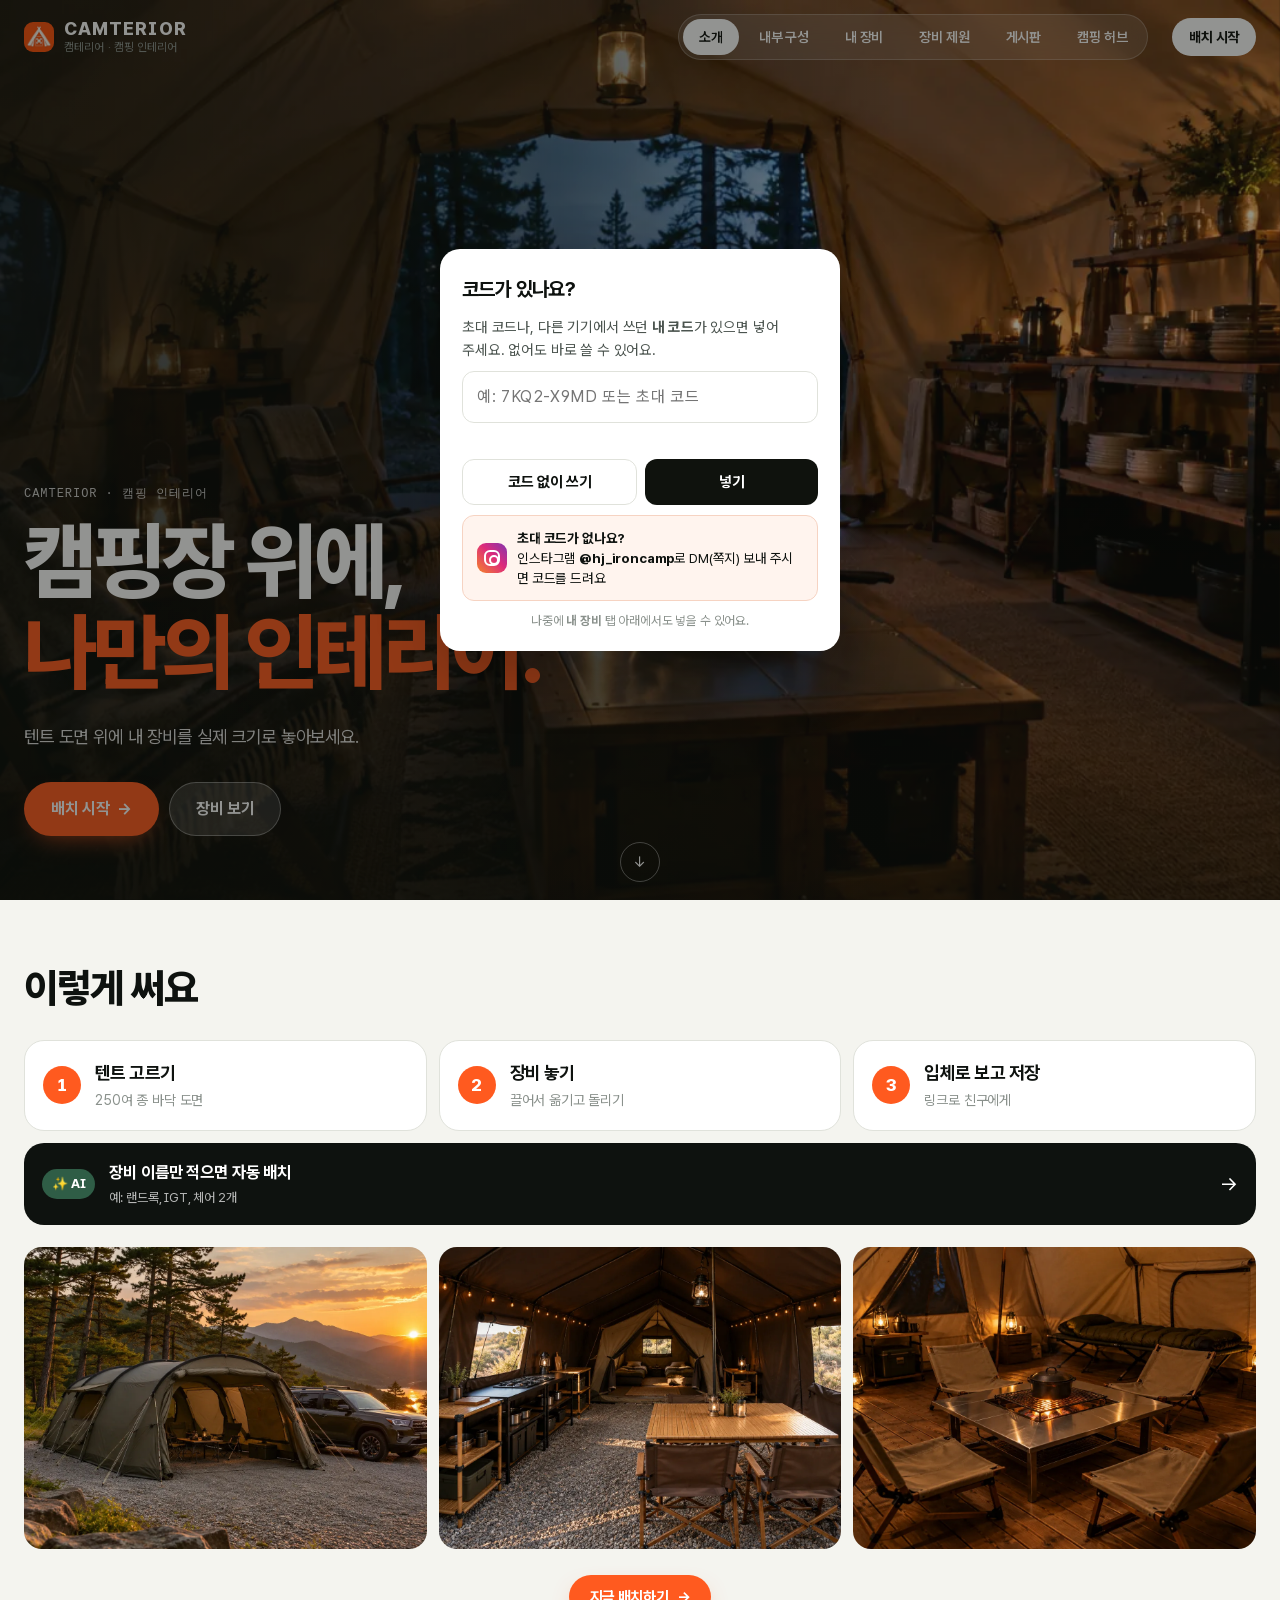
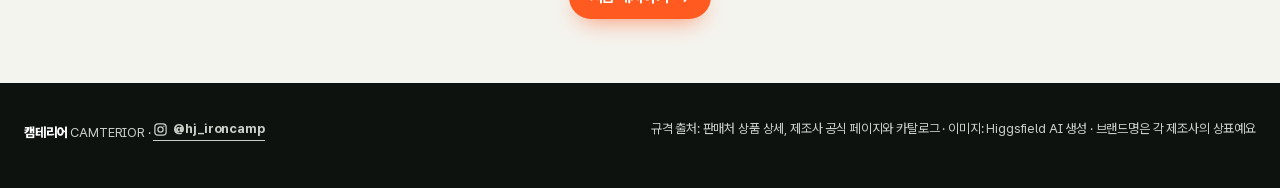
==== index.html @ 3d1699a3 "Camping Check: 등유 계산 카드 + 난방기 6종 연료 제원(추정 표시) - 캠핑에 고른 등유 난방기로 필요한 등유(L)·말통 개수·리필 횟수 계산 - 하루 켜는 시간 조" ====
<!DOCTYPE html>
<html lang="ko">
<head>
<meta charset="utf-8">
<meta name="viewport" content="width=device-width, initial-scale=1, viewport-fit=cover">
<meta name="description" content="캠테리어(CAMTERIOR) — 텐트 바닥 도면 위에 IGT·선반·난로를 실제 크기로 배치해보는 캠핑 인테리어 플래너">
<meta name="theme-color" content="#0C1813">
<meta property="og:type" content="website">
<meta property="og:site_name" content="캠테리어 CAMTERIOR">
<meta property="og:url" content="https://camterior.github.io/">
<meta property="og:title" content="캠테리어 · 캠핑 인테리어 플래너">
<meta property="og:description" content="텐트 도면 위에 내 장비를 실제 크기로 놓아보고 떠나세요. 장비 이름만 적으면 AI가 자동 배치, 무료·로그인 없이.">
<meta property="og:image" content="https://camterior.github.io/img/og.jpg">
<meta property="og:image:width" content="1200">
<meta property="og:image:height" content="630">
<meta property="og:image:alt" content="캠테리어 — 캠핑장 위에, 나만의 인테리어">
<meta property="og:locale" content="ko_KR">
<meta name="twitter:card" content="summary_large_image">
<meta name="twitter:image" content="https://camterior.github.io/img/og.jpg">
<link rel="icon" href="assets/icon-64.png" type="image/png">
<link rel="apple-touch-icon" href="assets/icon-180.png">
<link rel="manifest" href="manifest.webmanifest">
<meta http-equiv="Content-Security-Policy" content="default-src 'self'; script-src 'self' 'unsafe-inline' https://cdn.jsdelivr.net https://gc.zgo.at; style-src 'self' 'unsafe-inline' https://fonts.googleapis.com; font-src 'self' data: https://fonts.gstatic.com; img-src 'self' data: blob: https://camterior.goatcounter.com https://camterior-ai.ghdwnd2.workers.dev; connect-src 'self' https://cdn.jsdelivr.net https://camterior-ai.ghdwnd2.workers.dev https://camterior.goatcounter.com; worker-src 'self'; base-uri 'self'; form-action 'none'">
<meta name="referrer" content="no-referrer">
<title>캠테리어 · 캠핑 인테리어 플래너</title>
<script type="importmap">{"imports":{"three":"https://cdn.jsdelivr.net/npm/three@0.160.0/build/three.module.js","three/addons/":"https://cdn.jsdelivr.net/npm/three@0.160.0/examples/jsm/"}}</script>
<link rel="preconnect" href="https://fonts.googleapis.com">
<link rel="preconnect" href="https://fonts.gstatic.com" crossorigin>
<link href="https://fonts.googleapis.com/css2?family=JetBrains+Mono:wght@400;500&display=swap" rel="stylesheet">
<style>@font-face{font-family:"Pretendard";font-weight:45 920;font-style:normal;font-display:swap;src:url(assets/pretendard.woff2) format("woff2")}</style>
<style>
  :root{
    --sky:#E2E5E1; --ground:#E4DED1;
    --paper:#F9F9F6; --paper-2:#F1F0EB; --board:#FBFBF9;
    --ink:#1F2421; --ink-2:#575C57; --ink-3:#8C908A;
    --line:#D5D3CB; --line-2:#E6E4DD;
    --maple:#8E2F38; --maple-soft:rgba(142,47,56,.08);
    --ochre:#B9862A; --ai:#2D4459; --pine:#3E4A35;
    --serif:'Gowun Batang','Nanum Myeongjo',serif;
    --sans:'IBM Plex Sans KR','Apple SD Gothic Neo','Malgun Gothic',system-ui,sans-serif;
    color-scheme:light;
  }
  [hidden]{display:none!important}
  *{box-sizing:border-box}
  html,body{margin:0}
  body{font-family:var(--sans);font-size:14px;line-height:1.6;color:var(--ink);background:var(--sky);
    -webkit-font-smoothing:antialiased;font-variant-numeric:tabular-nums;min-height:100vh}
  button{font:inherit;color:inherit}
  :focus-visible{outline:2px solid var(--maple);outline-offset:2px}
  .sr-only{position:absolute;width:1px;height:1px;overflow:hidden;clip:rect(0 0 0 0)}

  /* scenery */
  #scenery{position:fixed;inset:0;z-index:0;pointer-events:none}
  #scenery svg{width:100%;height:100%;display:block}
  .leaves{position:fixed;inset:0;z-index:1;pointer-events:none;overflow:hidden}
  .leaves svg{position:absolute;top:-60px;width:26px;height:26px;opacity:0;animation:fall var(--d) cubic-bezier(.37,.1,.55,.9) var(--delay) 1 forwards}
  @keyframes fall{
    0%{opacity:0;transform:translate(0,0) rotate(0)}
    8%{opacity:.95}
    50%{transform:translate(var(--sway),48vh) rotate(var(--r1))}
    88%{opacity:.9}
    100%{opacity:0;transform:translate(calc(var(--sway) * -.4),104vh) rotate(var(--r2))}
  }
  @media (prefers-reduced-motion:reduce){.leaves{display:none}}

  /* header */
  .top{position:relative;z-index:2;max-width:1280px;margin:0 auto;padding:44px 28px 26px;min-height:180px;overflow-x:clip}
  .top h1,.top .lead{position:relative;z-index:1}
  .top h1{font-family:var(--serif);font-weight:700;font-size:42px;line-height:1.15;letter-spacing:-.01em;margin:0;display:flex;align-items:center;gap:14px}
  .stamp{display:inline-block;background:var(--maple);color:#F7EFE6;font-family:var(--serif);font-weight:700;
    font-size:14px;line-height:1;border-radius:3px;letter-spacing:.06em;transform:rotate(-4deg);padding:7px 7px 6px}
  .top .lead{font-size:15.5px;color:var(--ink-2);margin:10px 0 0;max-width:34em}
  .branch{position:absolute;right:-10px;top:-6px;width:min(46vw,560px);height:auto;pointer-events:none}

  /* app layout */
  .app{position:relative;z-index:2;max-width:1280px;margin:0 auto 56px;padding:0 28px;
    display:grid;grid-template-columns:340px minmax(0,1fr);gap:22px;align-items:start}
  .side,.stage{background:rgba(249,249,246,.95);border:1px solid var(--line);border-radius:4px;
    box-shadow:0 1px 0 rgba(31,36,33,.04),0 18px 40px -28px rgba(31,36,33,.35)}
  .side{position:sticky;top:16px;max-height:calc(100vh - 32px);overflow:auto}
  .step{padding:20px 20px 22px;border-top:1px solid var(--line-2)}
  .step:first-child{border-top:0}
  .step h2{font-family:var(--serif);font-weight:700;font-size:20px;margin:0 0 4px;display:flex;align-items:center;gap:10px}
  .num{display:inline-grid;place-items:center;width:24px;height:24px;border-radius:50%;border:1px solid var(--ink-3);
    font-family:var(--serif);font-size:13px;color:var(--ink-2);flex:none}
  .step.on .num{background:var(--maple);border-color:var(--maple);color:#fff}
  .help{font-size:13px;color:var(--ink-2);margin:0 0 14px}

  .tents{display:grid;gap:6px}
  .tent{display:grid;grid-template-columns:72px 1fr;gap:12px;align-items:center;width:100%;padding:7px 12px;text-align:left;
    background:var(--paper);border:1px solid var(--line);border-radius:3px;cursor:pointer}
  .tent:hover{border-color:var(--ink-3)}
  .tent[aria-pressed="true"]{border-color:var(--maple);box-shadow:inset 3px 0 0 var(--maple);background:#fff}
  .tent svg{width:72px;height:46px;display:block}
  .tent .nm{font-weight:600;font-size:14px}
  .tent .md{font-size:12px;color:var(--ink-2)}

  .opts{margin-top:14px;display:grid;gap:10px}
  .opt{display:grid;gap:6px}
  .opt-h{margin:2px 0 8px;font-size:13px;color:var(--ink-2)}.opt-h b{color:var(--ink);font-weight:800}.opt-h small{font-size:11px;color:var(--ink-3);margin-left:4px}
  #tentOpts:not(:empty){margin:10px 0 14px;padding:12px;border:1px solid var(--line,rgba(12,24,19,.12));border-radius:14px;background:rgba(255,255,255,.6)}
  .opt > span{font-size:12.5px;color:var(--ink-2)}
  .seg{display:flex;flex-wrap:wrap;gap:0;border:1px solid var(--line);border-radius:3px;overflow:hidden;width:max-content;max-width:100%}
  .seg button{border:0;border-left:1px solid var(--line);background:var(--paper);padding:6px 12px;font-size:13px;cursor:pointer}
  .seg button:first-child{border-left:0}
  .seg button[aria-pressed="true"]{background:var(--ink);color:#fff}
  .check{display:flex;align-items:center;gap:8px;font-size:13px;cursor:pointer}
  .check input{accent-color:var(--maple);width:16px;height:16px}

  .spec{margin:14px 0 0;display:grid;grid-template-columns:auto 1fr;gap:5px 14px;font-size:13px}
  .spec dt{color:var(--ink-2)}
  .spec dd{margin:0;text-align:right}
  .spec a{color:var(--ai)}
  .bdg{display:inline-block;font-size:11px;line-height:1.5;padding:0 6px;border-radius:999px;border:1px solid currentColor;margin-left:6px;vertical-align:1px;white-space:nowrap}
  .bdg.weak{color:var(--maple);background:var(--maple-soft)}
  .bdg.est{color:var(--ochre)}

  .btn{display:inline-flex;align-items:center;justify-content:center;gap:6px;padding:9px 14px;border:1px solid var(--ink);border-radius:3px;
    background:transparent;cursor:pointer;font-size:13.5px;font-weight:500}
  .btn:hover{background:var(--paper-2)}
  .btn.primary{background:var(--ink);color:#fff}
  .btn.primary:hover{background:#343a36}
  .btn.small{padding:5px 10px;font-size:12.5px;border-color:var(--line)}
  .btn.small:hover{border-color:var(--ink-3)}
  .btn.danger{color:var(--maple);border-color:rgba(142,47,56,.4)}
  .btnrow{display:flex;flex-wrap:wrap;gap:6px}
  .selbox{margin-top:16px;padding:12px;border:1px solid var(--line);border-radius:3px;background:#fff}
  .selbox h3{margin:0 0 2px;font-size:14px;font-weight:600}
  .selbox p{margin:0 0 10px;font-size:12.5px;color:var(--ink-2)}

  .warnBox{border-left:3px solid var(--maple);background:var(--maple-soft);padding:9px 12px;font-size:13px;margin-bottom:10px}
  .warnBox b{color:var(--maple);font-weight:600}
  .infoBox{border-left:3px solid var(--ochre);background:rgba(185,134,42,.08);padding:9px 12px;font-size:13px;margin-bottom:10px;color:var(--ink-2)}
  .okBox{font-size:13px;color:var(--pine);margin-bottom:10px}
  .bom{width:100%;border-collapse:collapse;font-size:13px}
  .bom td{padding:5px 0;border-bottom:1px solid var(--line-2);vertical-align:top}
  .bom td.m{color:var(--ink-2);white-space:nowrap;padding-right:10px;font-size:12px}
  .bom td.q{text-align:right;white-space:nowrap;font-weight:600}
  .muted{font-size:12px;color:var(--ink-3);margin-top:10px}

  /* stage */
  .stage{overflow:hidden}
  .stagebar{display:flex;align-items:center;justify-content:space-between;gap:12px;padding:12px 16px;border-bottom:1px solid var(--line-2)}
  .stagebar .t{font-family:var(--serif);font-size:18px;font-weight:700}
  .stagebar .s{font-size:12.5px;color:var(--ink-2);margin-left:10px;font-family:var(--sans);font-weight:400}
  .zoom{display:flex;align-items:center;gap:6px}
  .rst-wrap{position:relative;display:inline-block}
  .rst-menu{position:absolute;right:0;top:calc(100% + 6px);z-index:40;min-width:240px;background:var(--surface,#fff);border:1px solid var(--line);border-radius:14px;box-shadow:0 12px 30px rgba(20,24,20,.16);padding:6px;display:grid;gap:4px}
  .rst-menu[hidden]{display:none}
  @media (max-width:760px){.rst-menu{left:0;right:auto;min-width:min(280px,calc(100vw - 48px))}}
  .rst-menu button{display:block;text-align:left;width:100%;border:0;background:none;padding:10px 12px;border-radius:10px;font:inherit;font-weight:700;cursor:pointer;color:var(--ink)}
  .rst-menu button:hover{background:rgba(0,0,0,.05)}
  .rst-menu small{display:block;font-weight:400;color:var(--ink-3);font-size:12.5px;margin-top:2px}
  .zoom button{width:32px;height:32px;border:1px solid var(--line);background:var(--paper);border-radius:3px;cursor:pointer;font-size:16px;line-height:1}
  .zoom button.fit{width:auto;padding:0 10px;font-size:12.5px}
  .zoom button:hover{border-color:var(--ink-3)}
  .board{position:relative;height:min(76vh,780px);min-height:460px;background:var(--board);touch-action:none}
  #svgHost{position:absolute;inset:0}
  #svgHost svg{display:block;touch-action:none}
  .dock{position:absolute;left:50%;bottom:12px;transform:translateX(-50%);display:flex;gap:6px;align-items:center;max-width:calc(100% - 24px);overflow-x:auto;
    padding:6px;background:rgba(251,251,249,.96);border:1px solid var(--line);border-radius:999px;box-shadow:0 6px 20px rgba(31,36,33,.14);scrollbar-width:none;z-index:3}
  .dock::-webkit-scrollbar{display:none}
  .dock button{flex:none;min-width:44px;height:40px;padding:0 14px;border-radius:999px;border:1px solid var(--line);background:#fff;color:var(--ink);font:inherit;font-size:14px;font-weight:600;cursor:pointer;white-space:nowrap}
  .dock button.pri{background:var(--ink);color:#fff;border-color:var(--ink)}
  .dock button.del{color:var(--maple);border-color:rgba(142,47,56,.35)}
  .dock .nm{flex:none;padding:0 8px 0 10px;font-size:13px;font-weight:600;color:var(--ink-2);max-width:140px;overflow:hidden;text-overflow:ellipsis;white-space:nowrap}
  .dock button:active{transform:scale(.96)}
  @media (max-width:560px){.dock{gap:4px;padding:5px}.dock button{min-width:40px;height:38px;padding:0 10px;font-size:13px}.dock .nm{max-width:84px;padding:0 4px 0 8px;font-size:12px}.dock .hm{display:none}}
  .scalebar{position:absolute;left:16px;bottom:70px;font-size:12px;color:var(--ink-2);pointer-events:none;display:flex;align-items:center;gap:8px}
  .scalebar i{display:block;height:6px;border:1.5px solid var(--ink);border-top:0}
  .hintbubble{position:absolute;left:50%;top:18px;transform:translateX(-50%);background:rgba(255,255,255,.94);border:1px solid var(--line);
    border-radius:999px;padding:6px 14px;font-size:13px;color:var(--ink-2);pointer-events:none;white-space:nowrap}
  .stagefoot{padding:10px 16px 14px;font-size:12px;color:var(--ink-3);border-top:1px solid var(--line-2)}
  .stagefoot a{color:var(--ink-2)}
  svg text{font-family:var(--sans)}
  .ctl,.eh{cursor:pointer}
  .isl{cursor:grab}
  .isl.drag{cursor:grabbing}

  /* modal */
  .scrim{position:fixed;inset:0;background:rgba(31,36,33,.42);display:none;align-items:center;justify-content:center;padding:18px;z-index:50}
  .scrim.open{display:flex}
  .modal{background:var(--paper);border-radius:4px;width:100%;max-width:460px;max-height:84vh;overflow:auto;box-shadow:0 30px 60px -20px rgba(0,0,0,.4)}
  .mh{display:flex;align-items:center;justify-content:space-between;padding:16px 18px;border-bottom:1px solid var(--line-2);position:sticky;top:0;background:var(--paper);z-index:1}
  .mh .t{font-family:var(--serif);font-size:17px;font-weight:700}
  .mh .x{border:0;background:transparent;font-size:22px;cursor:pointer;line-height:1;padding:0 4px;color:var(--ink-2)}
  .mlist{padding:6px 8px 12px}
  .strip{display:grid;gap:3px;margin:4px 10px 6px}
  .strip button{min-height:52px;border:1px dashed var(--line);border-radius:6px;background:#fff;font:inherit;font-size:12px;color:var(--ink-2);cursor:pointer;padding:4px 2px;line-height:1.25;word-break:keep-all}
  .strip button.on{border-style:solid;background:#F1ECE2;color:var(--ink);font-weight:600}
  .strip button:active{transform:scale(.97)}
  .prow{display:flex;flex-wrap:wrap;gap:6px;margin:4px 10px 8px}
  .prow button{height:40px;padding:0 14px;border-radius:999px;border:1px solid var(--line);background:#fff;font:inherit;font-size:13px;cursor:pointer}
  .prow button[aria-pressed=true]{background:var(--ink);color:#fff;border-color:var(--ink)}
  .mgroup{font-size:12px;color:var(--ink-3);padding:12px 10px 4px}
  .mnote{font-size:13px;color:var(--ink-2);padding:10px 10px 4px}
  .item{display:flex;align-items:center;gap:12px;padding:10px;border-radius:3px;cursor:pointer;border:1px solid transparent}
  .item:hover{background:#fff;border-color:var(--line)}
  .item .isw{width:34px;height:24px;border-radius:3px;flex:none;border:1px solid rgba(31,36,33,.2)}
  .item .emap{width:84px;height:64px;flex:none;background:#EEF0EA;border-radius:10px}
  .item .txt{flex:1;min-width:0}
  .item .n{font-size:14px;font-weight:500}
  .item .d{font-size:12px;color:var(--ink-2)}
  .item .u{font-size:12px;font-weight:600;color:var(--ink-2);flex:none}
  .item.dis{opacity:.42;cursor:not-allowed}
  .item.dis:hover{background:transparent;border-color:transparent}
  .item.removeItem .n{color:var(--maple)}
  .emptyMsg{padding:18px 10px;text-align:center;color:var(--ink-2);font-size:13px}

  .inrow{display:flex;gap:10px;align-items:center;flex-wrap:wrap;font-size:13px;margin-top:8px}
  .inbtns{display:flex;flex-wrap:wrap;gap:6px}
  .rotin{margin-top:8px;border:1px solid var(--line);background:var(--surface);border-radius:999px;padding:8px 14px;font:inherit;font-size:13px;font-weight:600;cursor:pointer;min-height:40px}
  .rotin[aria-pressed="true"]{background:var(--ink);color:#fff;border-color:var(--ink)}
  .inrow label{display:flex;align-items:center;gap:6px;color:var(--ink-2)}
  .inrow input{width:72px;padding:5px 7px;border:1px solid var(--line);border-radius:3px;font:inherit;background:#fff;color:var(--ink)}
  .stagebar .acts{display:flex;align-items:center;gap:10px;flex-wrap:wrap}
  .site{display:flex;justify-content:space-between;align-items:baseline;gap:10px;padding:10px 0;margin-bottom:10px;border-bottom:1px solid var(--line-2)}
  .site b{font-family:var(--serif);font-size:19px;font-weight:700}
  .site span{font-size:12.5px;color:var(--ink-2)}
  .view3d{position:fixed;inset:0;z-index:60;background:#DDE1DB;display:none}
  .view3d.open{display:block}
  #c3d{position:absolute;inset:0}
  #c3d canvas{display:block;touch-action:none}
  .v3bar{position:absolute;top:14px;left:14px;right:14px;display:flex;justify-content:space-between;align-items:flex-start;gap:10px;flex-wrap:wrap;pointer-events:none}
  .v3bar>*{pointer-events:auto}
  .v3title{background:rgba(249,249,246,.93);border:1px solid var(--line);border-radius:4px;padding:8px 14px;font-family:var(--serif);font-size:17px;font-weight:700}
  .v3title span{font-family:var(--sans);font-size:12.5px;font-weight:400;color:var(--ink-2);margin-left:8px}
  .v3tools{display:flex;gap:6px;flex-wrap:wrap;justify-content:flex-end}
  .v3tools .btn{background:rgba(249,249,246,.95)}
  .v3tools .btn.primary{background:var(--ink)}
  .v3msg{position:absolute;left:50%;top:50%;transform:translate(-50%,-50%);background:rgba(249,249,246,.96);border:1px solid var(--line);padding:14px 18px;border-radius:4px;font-size:14px;color:var(--ink-2);display:none;max-width:88vw;text-align:center}
  .v3hint{position:absolute;left:14px;bottom:14px;background:rgba(249,249,246,.9);padding:6px 12px;border-radius:999px;font-size:12.5px;color:var(--ink-2);pointer-events:none}
  .subhead{font-family:var(--serif);font-weight:700;font-size:15.5px;margin:18px 0 4px}
  .saverow{display:flex;gap:6px;margin-bottom:4px}
  .saverow input,.codebox{flex:1;min-width:0;padding:8px 10px;border:1px solid var(--line);border-radius:3px;font:inherit;font-size:13.5px;background:#fff;color:var(--ink)}
  .codebox{width:100%;font-family:ui-monospace,Menlo,Consolas,monospace;font-size:11.5px;line-height:1.45;resize:vertical;min-height:64px;word-break:break-all}
  .plist{list-style:none;margin:8px 0 0;padding:0;display:grid;gap:6px}
  .plist li{display:flex;align-items:center;justify-content:space-between;gap:10px;padding:8px 10px;border:1px solid var(--line-2);border-radius:3px;background:#fff}
  .plist li.empty{display:block;color:var(--ink-2);font-size:12.5px;background:transparent;border-style:dashed}
  .pl-t{min-width:0;display:grid}
  .pl-t b{font-weight:600;font-size:13.5px;overflow:hidden;text-overflow:ellipsis;white-space:nowrap}
  .pl-t span{font-size:12px;color:var(--ink-2);overflow:hidden;text-overflow:ellipsis;white-space:nowrap}
  .pl-a{display:flex;gap:4px;flex:none}
  .status{min-height:1.6em;margin:12px 0 0;font-size:13px;color:var(--pine)}
  .linkbtn{border:0;background:none;padding:0;color:var(--maple);text-decoration:underline;cursor:pointer;font:inherit}
  .stack{display:grid;gap:6px;margin-top:8px}
  .commons{position:relative;z-index:2;max-width:1280px;margin:0 auto 64px;padding:26px 28px 30px;background:rgba(249,249,246,.95);border:1px solid var(--line);border-radius:4px}
  .commons-head{display:flex;justify-content:space-between;align-items:flex-end;gap:18px 28px;flex-wrap:wrap;margin-bottom:18px}
  .commons-head>div{max-width:36em;min-width:0}
  .commons h2{font-family:var(--serif);font-size:26px;font-weight:700;margin:0 0 4px;text-wrap:balance}
  .commons-head p{margin:0;color:var(--ink-2);font-size:14px}
  .postform{display:flex;gap:6px;flex-wrap:wrap;flex:1;min-width:280px;max-width:640px}
  .postform input{flex:1 1 180px;min-width:0;padding:9px 10px;border:1px solid var(--line);border-radius:3px;font:inherit;background:#fff;color:var(--ink)}
  .cards{display:grid;grid-template-columns:repeat(auto-fill,minmax(260px,1fr));gap:14px}
  .card{display:grid;grid-template-rows:auto 1fr auto;border:1px solid var(--line);border-radius:4px;background:#fff;overflow:hidden;min-width:0}
  .card .thumb{aspect-ratio:4/3;max-width:100%;background:var(--board);border-bottom:1px solid var(--line-2);display:grid;place-items:center}
  .card .thumb svg{width:100%;height:100%;display:block}
  .card .body{padding:12px 14px 4px;min-width:0;display:grid;gap:3px;align-content:start}
  .card h3{margin:0;font-size:15.5px;font-weight:600;line-height:1.35;overflow-wrap:anywhere}
  .card .meta{font-size:12.5px;color:var(--ink-2);overflow-wrap:anywhere}
  .card .note{font-size:13px;color:var(--ink);margin-top:2px;overflow-wrap:anywhere}
  .card .rate{font-size:12.5px;color:var(--ink-2)}
  .card .rate b{color:var(--ochre);font-weight:600}
  .card .acts{display:flex;gap:6px;flex-wrap:wrap;padding:10px 14px 14px}
  .card .mine{display:inline-block;font-size:11px;padding:0 6px;border-radius:999px;border:1px solid var(--pine);color:var(--pine);margin-left:6px;vertical-align:2px}
  .cards .emptycard{grid-column:1/-1;border:1px dashed var(--line);border-radius:4px;padding:26px 20px;color:var(--ink-2);font-size:14px;background:transparent}
  .rv{padding:12px 10px;border-top:1px solid var(--line-2)}
  .rv:first-child{border-top:0}
  .rv-h{display:flex;justify-content:space-between;gap:8px;align-items:baseline;flex-wrap:wrap}
  .rv-h b{font-size:14px;font-weight:600;overflow-wrap:anywhere}
  .rv-h span{font-size:12px;color:var(--ink-2)}
  .rv .stars{color:var(--ochre);letter-spacing:1px;font-size:13px}
  .rv p{margin:6px 0 0;font-size:13.5px;white-space:pre-wrap;overflow-wrap:anywhere}
  .rv p em{font-style:normal;color:var(--ink-2);font-size:12.5px;margin-right:6px}
  .rform{display:grid;gap:10px;padding:12px 10px 4px;border-top:1px solid var(--line);margin-top:6px}
  .rform label{display:grid;gap:4px;font-size:12.5px;color:var(--ink-2)}
  .rform input,.rform select,.rform textarea{font:inherit;font-size:13.5px;color:var(--ink);padding:7px 9px;border:1px solid var(--line);border-radius:3px;background:#fff;min-width:0}
  .rform textarea{min-height:64px;resize:vertical}
  .rform .two{display:grid;grid-template-columns:1fr 1fr;gap:8px}
  .starpick{display:flex;gap:2px}
  .starpick button{border:0;background:none;font-size:24px;line-height:1;color:var(--line);cursor:pointer;padding:2px}
  .starpick button[aria-pressed="true"]{color:var(--ochre)}
  .rform .err{color:var(--maple);font-size:12.5px;min-height:1.2em}
  .journal{margin-bottom:22px}
  .story-card .cover{display:block;width:100%;padding:0;border:0;background:none;cursor:pointer}
  .card .thumb img{width:100%;height:100%;object-fit:cover;display:block}
  .story{position:fixed;inset:0;z-index:55;background:var(--paper);overflow:auto;overscroll-behavior:contain}
  .story-bar{position:sticky;top:0;z-index:2;display:flex;align-items:center;gap:14px;padding:calc(10px + env(safe-area-inset-top,0px)) 20px 10px;background:rgba(249,249,246,.96);border-bottom:1px solid var(--line-2)}
  .story-bar span{font-family:var(--serif);font-weight:700;font-size:16px;overflow:hidden;text-overflow:ellipsis;white-space:nowrap;min-width:0}
  .story-in{max-width:980px;margin:0 auto;padding:28px 20px 64px}
  .sa-head{max-width:44em;margin-bottom:22px}
  .sa-kicker{margin:0 0 6px;color:var(--ink-2);font-size:13.5px}
  .sa-head h1{font-family:var(--serif);font-size:clamp(28px,4.4vw,40px);line-height:1.2;margin:0 0 8px;text-wrap:balance;overflow-wrap:anywhere}
  .sa-by{margin:0;color:var(--ink-2);font-size:13.5px}
  .stars{color:var(--ochre);letter-spacing:1px}
  .vs{display:grid;grid-template-columns:1fr 1fr;gap:18px;margin-bottom:26px}
  .vs-col{min-width:0;border:1px solid var(--line);border-radius:4px;background:#fff;padding:14px}
  .vs-col h2{font-family:var(--serif);font-size:17px;margin:0 0 10px}
  .vs-plan{aspect-ratio:4/3;max-width:100%;background:var(--board);border:1px solid var(--line-2);border-radius:3px}
  .vs-plan svg{width:100%;height:100%;display:block}
  .vs-cap{font-size:13px;color:var(--ink-2);margin:10px 0}
  .vs-photos{display:grid;grid-template-columns:repeat(3,1fr);gap:6px}
  .vs-photos .ph{margin:0;aspect-ratio:1;background:var(--paper-2);border-radius:3px;overflow:hidden;display:grid;place-items:center;font-size:12px}
  .vs-photos .ph.big{grid-column:1/-1;aspect-ratio:4/3}
  .vs-photos img{width:100%;height:100%;object-fit:cover;display:block}
  .notes{display:grid;grid-template-columns:repeat(auto-fit,minmax(240px,1fr));gap:18px}
  .notes section{min-width:0}
  .notes h3{font-family:var(--serif);font-size:16px;margin:0 0 6px;padding-top:10px;border-top:2px solid var(--ink)}
  .notes p{margin:0;font-size:14.5px;line-height:1.75;white-space:pre-wrap;overflow-wrap:anywhere}
  .wform{display:grid;gap:14px;max-width:720px}
  .wform label,.wform .lbl{display:grid;gap:5px;font-size:13px;color:var(--ink-2)}
  .wform input:not([type=file]),.wform select,.wform textarea{font:inherit;font-size:14px;color:var(--ink);padding:8px 10px;border:1px solid var(--line);border-radius:3px;background:#fff;min-width:0}
  .wform .inrow input{width:84px}
  .wform textarea{min-height:76px;resize:vertical}
  .wform .two{display:grid;grid-template-columns:1fr 1fr;gap:12px}
  .wform .err{color:var(--maple);font-size:13px;min-height:1.2em}
  .wphotos{display:flex;gap:8px;flex-wrap:wrap}
  .wphotos figure{margin:0;width:110px;display:grid;gap:4px;justify-items:start}
  .wphotos img{width:110px;height:82px;object-fit:cover;border-radius:3px;border:1px solid var(--line)}
  @media (max-width:960px){
    .app{grid-template-columns:1fr}
    .side{position:static;max-height:none}
    .board{height:70vh}
    .top h1{font-size:34px}
    .branch{width:62vw;opacity:.9}
  }
  @media (max-width:560px){
    .commons{margin:0 12px 48px;padding:20px 16px}
    .rform .two,.wform .two,.vs{grid-template-columns:1fr}
    .top{padding:28px 16px 18px;min-height:150px}
    .app{padding:0 12px}
    .top h1{font-size:29px}
    .branch{width:78vw;right:-60px;top:-34px;opacity:.75}
    .stagebar{flex-wrap:wrap}
  }
  /* ===== v16 — layout: transparent app bar over a full-bleed photo hero → brand marquee → dark bento of what it does →
     horizontal tent lineup → 3-pane editor (pick / plan / inspect) → dark reviews over the night photo → gallery.
     One deliberate light page with two night-forest bands; persimmon is the only accent. ===== */
  :root{
    --bg:#F4F4EF; --surface:#FFFFFF; --ink:#0E120F; --ink-2:#4B544F; --ink-3:#8A918C; --line:#E0E2DB; --line-2:#ECEDE8;
    --night:#0C1813; --night-2:#14231C; --night-line:rgba(233,240,234,.12); --on-night:#ECF1EC; --on-night-2:#A9B6AE;
    --accent:#FF5A1F; --accent-2:#E2461A; --moss:#2F5D46;
    --sky:var(--bg); --paper:#FFFFFF; --paper-2:#F1F2EC; --board:#FBFBF8;
    --maple:#C2410C; --maple-soft:rgba(194,65,12,.07); --pine:#2F5D46; --ochre:#B7791F; --ai:#2B4C6F;
    --sans:'Pretendard','Apple SD Gothic Neo','Malgun Gothic',system-ui,sans-serif; --serif:var(--sans);
    --mono:'JetBrains Mono',ui-monospace,Menlo,Consolas,monospace;
    --r:16px; --ease:cubic-bezier(.2,.8,.2,1);
  }
  html{scroll-behavior:smooth;scroll-padding-top:76px}
  body{background:var(--bg);color:var(--ink);font-family:var(--sans);font-size:15px;letter-spacing:-.01em;font-feature-settings:'ss06'}
  h1,h2,h3,p,li,dd,.pn{word-break:keep-all;overflow-wrap:anywhere}
  h1,h2,h3,.step h2,.commons h2,.subhead,.rh,.mh .t,.stagebar .t,.v3title,.site b,.sa-head h1,.vs-col h2,.notes h3{font-family:var(--sans);letter-spacing:-.03em}
  #scenery,#branch{display:none}
  .wrap{max-width:1360px;margin:0 auto;padding-inline:24px}
  .eyebrow{font-family:var(--mono);font-size:12px;font-weight:500;letter-spacing:.08em;text-transform:uppercase;margin:0 0 14px;color:var(--moss)}

  /* app bar */
  .appbar{position:fixed;top:0;left:0;right:0;z-index:40;padding-top:env(safe-area-inset-top,0px);transition:background .3s,box-shadow .3s,color .3s;color:#fff}
  .appbar .in{max-width:1360px;margin:0 auto;padding:14px 24px;display:flex;align-items:center;gap:24px}
  .appbar.solid{background:rgba(255,255,255,.86);backdrop-filter:saturate(160%) blur(16px);-webkit-backdrop-filter:saturate(160%) blur(16px);box-shadow:0 1px 0 var(--line);color:var(--ink)}
  .brand{display:flex;align-items:center;gap:10px;color:inherit;text-decoration:none;white-space:nowrap}
  .brand .mark{width:30px;height:30px;border-radius:9px;background:var(--accent);display:grid;place-items:center;overflow:hidden}
  .brand .mark svg{width:18px;height:18px}
  .brand .mark img{width:100%;height:100%;display:block}
  .brand .bt{display:flex;flex-direction:column;justify-content:center;line-height:1}
  .brand .bn{font-weight:800;font-size:18px;letter-spacing:.06em}
  .brand small{font-size:11.5px;letter-spacing:.01em;color:var(--ink-3);margin-top:4px}
  .nav{display:flex;gap:26px;margin-left:auto}
  .nav a{color:inherit;opacity:.82;text-decoration:none;font-size:14.5px;font-weight:600}
  .nav a:hover{opacity:1}
  .pill{display:inline-flex;align-items:center;justify-content:center;gap:8px;height:44px;padding:0 20px;border-radius:999px;font:inherit;font-size:15px;font-weight:700;letter-spacing:-.02em;text-decoration:none;cursor:pointer;border:1px solid transparent;white-space:nowrap;transition:transform .2s var(--ease),background .2s,box-shadow .2s}
  .pill:active{transform:scale(.97)}
  .pill.accent{background:var(--accent);color:#fff;box-shadow:0 10px 24px -10px rgba(255,90,31,.7)}
  .pill.accent:hover{background:var(--accent-2);transform:translateY(-1px)}
  .pill.glass{background:rgba(255,255,255,.14);color:#fff;border-color:rgba(255,255,255,.35);backdrop-filter:blur(10px);-webkit-backdrop-filter:blur(10px)}
  .pill.glass:hover{background:rgba(255,255,255,.24)}
  .pill.ink{background:var(--ink);color:#fff}
  .appbar .pill{height:38px;font-size:14px;padding:0 16px}
  .appbar:not(.solid) .pill.ink{background:#fff;color:var(--ink)}
  .pill .arr{transition:transform .25s var(--ease)}
  .pill:hover .arr{transform:translateX(3px)}

  /* hero */
  .hero{position:relative;min-height:clamp(600px,92vh,860px);display:flex;align-items:flex-end;color:#fff;overflow:hidden;background:#2A2116}
  .hero-bg{position:absolute;inset:0;width:100%;height:100%;object-fit:cover;transform-origin:62% 55%;animation:kb 26s var(--ease) both}
  @keyframes kb{from{transform:scale(1.12)}to{transform:scale(1)}}
  .hero::after{content:"";position:absolute;inset:0;background:linear-gradient(90deg,rgba(8,12,9,.78) 0%,rgba(8,12,9,.46) 42%,rgba(8,12,9,0) 70%),linear-gradient(0deg,rgba(8,12,9,.55),rgba(8,12,9,0) 45%)}
  .hero .leaves{position:absolute;inset:0;z-index:2;pointer-events:none;overflow:hidden}
  .hero-in{position:relative;z-index:3;width:100%;max-width:1360px;margin:0 auto;padding:140px 24px 64px;display:grid;grid-template-columns:minmax(0,1.15fr) minmax(0,.85fr);gap:32px;align-items:end}
  .hero .eyebrow{color:rgba(255,255,255,.78)}
  .hero h1{font-weight:800;font-size:clamp(42px,6.6vw,96px);line-height:1.04;letter-spacing:-.05em;margin:0;text-wrap:balance}
  .hero h1 .ln{display:block;overflow:hidden;padding-bottom:.04em}
  .hero h1 .ln>span{display:inline-block;animation:rise .9s var(--ease) both}
  .hero h1 .ln:nth-child(2)>span{animation-delay:.12s}
  .hero h1 em{font-style:normal;color:var(--accent)}
  @keyframes rise{from{transform:translateY(105%)}to{transform:none}}
  .hero-sub{font-size:clamp(16px,1.4vw,19px);line-height:1.65;color:rgba(255,255,255,.86);margin:22px 0 0;max-width:30em;animation:fade 1s .35s var(--ease) both}
  .hero-ctas{display:flex;flex-wrap:wrap;gap:10px;margin-top:30px;animation:fade 1s .5s var(--ease) both}
  .hero-ctas .pill{height:54px;padding:0 26px;font-size:16px}
  @keyframes fade{from{opacity:0;transform:translateY(14px)}to{opacity:1;transform:none}}
  .chips3{display:grid;gap:10px;justify-items:end}
  .spec-chip{display:flex;align-items:center;gap:12px;padding:12px 16px 12px 12px;border-radius:16px;background:rgba(14,18,15,.42);border:1px solid rgba(255,255,255,.18);backdrop-filter:blur(14px);-webkit-backdrop-filter:blur(14px);color:#fff;animation:fade .9s var(--ease) both,bob 6s ease-in-out infinite;max-width:100%}
  .spec-chip:nth-child(1){animation-delay:.7s,1.6s}.spec-chip:nth-child(2){animation-delay:.85s,2.4s;margin-right:40px}.spec-chip:nth-child(3){animation-delay:1s,3.2s}
  @keyframes bob{50%{transform:translateY(-5px)}}
  .spec-chip i{width:36px;height:36px;border-radius:10px;display:grid;place-items:center;background:rgba(255,255,255,.12);font-style:normal;flex:none}
  .spec-chip b{display:block;font-size:14px;font-weight:700}
  .spec-chip span{font-family:var(--mono);font-size:11.5px;color:rgba(255,255,255,.7)}

  /* marquee */
  .marquee{background:var(--ink);color:#fff;overflow:hidden;border-block:1px solid #000}
  .marquee .track{display:flex;width:max-content;animation:mq 38s linear infinite}
  .marquee ul{display:flex;gap:30px;list-style:none;margin:0;padding:18px 15px;white-space:nowrap}
  .marquee li{font-size:15px;font-weight:700;letter-spacing:-.02em;display:flex;align-items:center;gap:10px}
  .marquee li::after{margin-left:20px}
  .marquee li::after{content:"✳";color:var(--accent);font-size:13px}
  .marquee li small{font-family:var(--mono);font-weight:400;font-size:12px;opacity:.55;margin-left:8px}
  @keyframes mq{to{transform:translateX(-50%)}}

  /* section heads */
  .sec{padding-block:96px}
  .sec-head{display:flex;justify-content:space-between;align-items:flex-end;gap:20px 40px;flex-wrap:wrap;margin-bottom:36px}
  .sec-head h2{font-size:clamp(30px,3.6vw,50px);font-weight:800;line-height:1.12;letter-spacing:-.045em;margin:0;max-width:16em;text-wrap:balance}
  .sec-head p{margin:0;color:var(--ink-2);font-size:16px;line-height:1.7;max-width:30em}

  /* bento (night band) */
  .night{background:var(--night);color:var(--on-night)}
  .night .eyebrow{color:#7FD1A4}
  .night .sec-head p{color:var(--on-night-2)}
  .bento{display:grid;grid-template-columns:repeat(12,minmax(0,1fr));grid-auto-rows:minmax(150px,auto);gap:14px}
  .tile{position:relative;border-radius:22px;background:var(--night-2);border:1px solid var(--night-line);padding:24px;overflow:hidden;min-width:0;display:flex;flex-direction:column;justify-content:flex-end;gap:6px;transition:transform .35s var(--ease),border-color .3s}
  .tile:hover{transform:translateY(-4px);border-color:rgba(233,240,234,.26)}
  .tile h3{margin:0;font-size:21px;font-weight:800;letter-spacing:-.035em;position:relative;z-index:1}
  .tile p{margin:0;color:var(--on-night-2);font-size:14.5px;line-height:1.6;position:relative;z-index:1;max-width:30em}
  .tile .k{font-family:var(--mono);font-size:11.5px;color:#7FD1A4;position:relative;z-index:1}
  .t-plan{grid-column:span 7;grid-row:span 2;min-height:420px;padding:0}
  .t-plan img{position:absolute;inset:0;width:100%;height:100%;object-fit:cover;transition:transform 1.2s var(--ease)}
  .t-plan:hover img{transform:scale(1.04)}
  .t-plan::after{content:"";position:absolute;inset:0;background:linear-gradient(0deg,rgba(8,14,11,.86),rgba(8,14,11,0) 55%)}
  .t-plan .cap{position:relative;z-index:1;padding:26px}
  .t-plan .dim{position:absolute;z-index:1;font-family:var(--mono);font-size:12px;color:#fff;background:rgba(12,24,19,.72);border:1px solid rgba(255,255,255,.25);border-radius:999px;padding:4px 10px;animation:fade .8s var(--ease) both}
  .t-mm{grid-column:span 5}
  .t-heat{grid-column:span 5}
  .t-3d{grid-column:span 4}
  .t-3d,.t-code,.t-rev{min-height:220px}
  .t-mm,.t-heat{min-height:200px}
  .t-code{grid-column:span 4}
  .t-rev{grid-column:span 4}
  .viz{position:absolute;right:18px;top:18px;width:46%;max-width:220px;opacity:.95}
  .ruler-viz line,.ruler-viz path{stroke:#7FD1A4}
  .ruler-viz .grow{stroke-dasharray:240;stroke-dashoffset:240;animation:draw 2.6s var(--ease) infinite alternate}
  @keyframes draw{to{stroke-dashoffset:0}}
  .ring{position:absolute;right:30px;top:26px;width:110px;height:110px}
  .ring i{position:absolute;inset:0;border-radius:50%;border:1.5px dashed rgba(255,90,31,.8);animation:pulse 2.8s ease-out infinite}
  .ring i:nth-child(2){animation-delay:1.4s}
  .ring b{position:absolute;inset:36px;border-radius:50%;background:var(--accent);box-shadow:0 0 30px rgba(255,90,31,.7)}
  @keyframes pulse{from{transform:scale(.45);opacity:1}to{transform:scale(1.15);opacity:0}}
  .cube{position:absolute;right:28px;top:22px;width:92px;height:92px;perspective:400px}
  .cube div{position:absolute;inset:0;transform-style:preserve-3d;animation:spin 9s linear infinite}
  .cube span{position:absolute;inset:0;border:1.5px solid #7FD1A4;background:rgba(127,209,164,.06)}
  .cube span:nth-child(1){transform:translateZ(46px)}.cube span:nth-child(2){transform:rotateY(180deg) translateZ(46px)}
  .cube span:nth-child(3){transform:rotateY(90deg) translateZ(46px)}.cube span:nth-child(4){transform:rotateY(-90deg) translateZ(46px)}
  .cube span:nth-child(5){transform:rotateX(90deg) translateZ(46px)}.cube span:nth-child(6){transform:rotateX(-90deg) translateZ(46px)}
  @keyframes spin{from{transform:rotateX(-24deg) rotateY(0)}to{transform:rotateX(-24deg) rotateY(360deg)}}
  .typed{position:absolute;left:24px;right:24px;top:24px;font-family:var(--mono);font-size:12.5px;color:#7FD1A4;background:rgba(0,0,0,.25);border:1px solid var(--night-line);border-radius:12px;padding:12px 14px;white-space:nowrap;overflow:hidden}
  .typed span{display:inline-block;overflow:hidden;vertical-align:bottom;animation:type 3.4s steps(28) infinite alternate;max-width:100%}
  @keyframes type{from{width:0}to{width:28ch}}
  .stars5{position:absolute;right:24px;top:22px;font-size:22px;letter-spacing:3px;color:var(--accent)}

  /* tent lineup */
  .lineup-filter{display:flex;gap:8px;flex-wrap:wrap}
  .fchip{border:1px solid var(--line);background:var(--surface);border-radius:999px;padding:8px 16px;font:inherit;font-size:14px;font-weight:600;color:var(--ink-2);cursor:pointer;transition:all .2s}
  .fchip[aria-pressed="true"]{background:var(--ink);border-color:var(--ink);color:#fff}
  .lineup{scroll-padding-inline:24px;display:grid;grid-auto-flow:column;grid-auto-columns:minmax(260px,300px);gap:16px;overflow-x:auto;scroll-snap-type:x mandatory;padding:4px 24px 22px;margin-inline:-24px;scrollbar-width:thin}
  .tcard{scroll-snap-align:start;display:flex;flex-direction:column;background:var(--surface);border:1px solid var(--line);border-radius:22px;overflow:hidden;min-width:0;transition:transform .35s var(--ease),box-shadow .35s}
  .tcard:hover{transform:translateY(-6px);box-shadow:0 24px 40px -26px rgba(14,18,15,.45)}
  .tcard .pv{aspect-ratio:4/3;max-width:100%;background:radial-gradient(circle at 50% 40%,#FFFFFF,#EEEFE9);display:grid;place-items:center;position:relative}
  .tcard .pv svg{width:78%;height:78%}
  .tcard .brandtag{position:absolute;left:14px;top:14px;font-size:11.5px;font-weight:700;background:var(--ink);color:#fff;border-radius:999px;padding:4px 10px}
  .tcard .esttag.ok,.bdg.ok{color:var(--pine);background:#EAF4EE}
  .bdg.ok{border-color:currentColor}
  .tcard .esttag{position:absolute;right:14px;top:14px;font-size:11px;font-weight:600;color:var(--ochre);background:#FFF6E8;border-radius:999px;padding:4px 9px}
  .tcard .bd{padding:16px 18px 18px;display:grid;gap:4px}
  .tcard h3{margin:0;font-size:19px;font-weight:800}
  .tcard .meta{font-family:var(--mono);font-size:12px;color:var(--ink-3)}
  .tcard .row span{white-space:nowrap}
  .tcard .row{flex-wrap:wrap;display:flex;gap:4px 14px;font-size:13px;color:var(--ink-2);margin-top:4px}
  .tcard .row b{color:var(--ink);font-weight:700}
  .tcard button{margin-top:12px;justify-self:start;border:0;background:var(--paper-2);border-radius:999px;padding:9px 14px;font:inherit;font-size:13.5px;font-weight:700;cursor:pointer;color:var(--ink)}
  .tcard button:hover{background:var(--ink);color:#fff}
  .tcard.cur{border-color:var(--accent);box-shadow:0 0 0 1px var(--accent)}

  /* editor */
  .ws-sec{padding-block:24px 96px}
  .ws{display:grid;grid-template-columns:330px minmax(0,1fr) 300px;grid-template-areas:"left stage right";gap:0;align-items:stretch;
    border:1px solid var(--line);border-radius:24px;overflow:hidden;background:var(--surface);box-shadow:0 30px 60px -44px rgba(14,18,15,.45)}
  .ws>.left{grid-area:left}.ws>.stage{grid-area:stage}.ws>.right{grid-area:right}
  .pane{background:var(--surface);min-width:0}
  .pane.left{border-right:1px solid var(--line);display:flex;flex-direction:column;max-height:880px}
  .pane.right{border-left:1px solid var(--line);max-height:880px;overflow:auto}
  .ws .stage{display:flex;flex-direction:column;min-width:0;background:var(--surface);border:0;box-shadow:none;border-radius:0}
  .tabs{display:grid;grid-template-columns:repeat(4,1fr);padding:10px;gap:4px;border-bottom:1px solid var(--line);flex:none}
  .tabs button{border:0;background:transparent;border-radius:10px;padding:10px 4px;font:inherit;font-size:14px;font-weight:700;color:var(--ink-3);cursor:pointer;white-space:nowrap;transition:background .2s,color .2s}
  .tabs button:hover{color:var(--ink);background:var(--paper-2)}
  .tabs button[aria-selected="true"]{color:#fff;background:var(--ink)}
  .pane.left .step{overflow:auto;flex:1;border-top:0;padding:18px 18px 24px}
  .step h2{font-size:20px;font-weight:800;margin:0 0 4px}
  .help{font-size:13.5px;line-height:1.6}
  .rsec{padding:20px 18px 6px;border-bottom:1px solid var(--line-2)}
  .rsec:last-child{border-bottom:0}
  .rh{font-weight:800;font-size:17px;margin:0 0 12px}
  .rh2{font-size:12px;letter-spacing:.04em;color:var(--ink-3);font-weight:700;margin:18px 0 6px}
  .src{font-size:12px;color:var(--ink-3);margin:14px 0 18px;line-height:1.6}
  .src a{color:var(--ink-2)}
  .pane.right .selbox{margin-top:0}
  #selPanel:empty::before{content:'도면에서 장비를 누르면 크기, 회전, 삭제 버튼이 여기 나와요.';display:block;font-size:13.5px;color:var(--ink-3);padding-bottom:16px}
  .stagebar{padding:12px 16px;border-bottom:1px solid var(--line)}
  .stagebar .t{font-size:18px;font-weight:800}
  .mode{display:flex;border-radius:999px;padding:3px;background:var(--paper-2)}
  .mode button{border:0;background:transparent;border-radius:999px;padding:6px 16px;font:inherit;font-size:13.5px;font-weight:700;color:var(--ink-2);cursor:pointer}
  .mode button[aria-pressed="true"]{background:var(--surface);color:var(--ink);box-shadow:0 1px 3px rgba(14,18,15,.18)}
  .zoom button{border-radius:10px;border-color:var(--line);background:var(--surface)}
  .board{flex:1;height:auto;min-height:620px;background:var(--board)}
  .stagefoot{font-size:12px;padding:10px 16px;border-top:1px solid var(--line)}
  .tents{gap:8px}
  .brandhead{font-size:12px;font-weight:700;color:var(--ink-3);letter-spacing:.02em;margin:10px 2px 0}
  .brandhead:first-child{margin-top:0}
  .tent{border-radius:14px;padding:8px 12px;border-color:var(--line);background:var(--surface)}
  .tent:hover{border-color:var(--ink-3)}
  .tent[aria-pressed="true"]{border-color:var(--ink);box-shadow:inset 0 0 0 1px var(--ink);background:#fff}
  .tent .nm{font-weight:700}
  .btn{border-radius:12px;font-weight:600}
  .btn.primary{background:var(--ink);border-color:var(--ink)}
  .btn.primary:hover{background:#2A302C}
  .btn.small{border-radius:10px}
  .seg{border-radius:12px}
  .seg button[aria-pressed="true"]{background:var(--ink)}
  .selbox,.plist li,.saverow input,.codebox,.inrow input{border-radius:12px}
  .selbox{border-color:var(--line)}
  .modal{border-radius:22px}
  .mh .t{font-weight:800}
  .item{border-radius:12px}
  .warnBox{border-left:0;border-radius:12px;background:#FDF1EC;padding:11px 14px}
  .infoBox{border-left:0;border-radius:12px;background:#F5F3EC;padding:11px 14px}
  .okBox{background:#EEF6F0;color:var(--pine);border-radius:12px;padding:11px 14px}
  .site{border-bottom-color:var(--line-2)}
  .site b{font-family:var(--mono);font-size:20px;font-weight:500}
  .dock{border-color:var(--line);box-shadow:0 14px 30px -12px rgba(14,18,15,.3)}
  .dock button.pri{background:var(--ink);border-color:var(--ink)}
  .hintbubble{background:var(--ink);color:#fff;border:0;font-weight:600}
  .search input{width:100%;padding:11px 14px;border:1px solid var(--line);border-radius:12px;font:inherit;font-size:14px;background:#fff;color:var(--ink)}
  .search{display:block;margin:2px 0 10px}
  .chips{display:flex;gap:6px;overflow-x:auto;padding-bottom:4px;margin-bottom:10px;scrollbar-width:none}
  .chips::-webkit-scrollbar{display:none}
  .chips button{flex:none;border:1px solid var(--line);background:#fff;border-radius:999px;padding:7px 12px;font:inherit;font-size:12.5px;font-weight:600;color:var(--ink-2);cursor:pointer}
  .chips button[aria-pressed="true"]{background:var(--ink);border-color:var(--ink);color:#fff}
  .catalog{display:grid;grid-template-columns:repeat(2,minmax(0,1fr));gap:8px}
  .cat-g{grid-column:1/-1;font-size:12px;font-weight:700;color:var(--ink-3);margin:10px 2px 0}
  .cat-g:first-child{margin-top:0}
  .pc{overflow:hidden;align-content:start;display:grid;gap:6px;text-align:left;border:1px solid var(--line);background:#fff;border-radius:14px;padding:8px 8px 10px;cursor:pointer;min-width:0;font:inherit;transition:border-color .15s,transform .2s var(--ease),box-shadow .2s}
  .pc:hover{border-color:var(--ink-3);transform:translateY(-2px);box-shadow:0 10px 20px -14px rgba(14,18,15,.5)}
  .pc:active{transform:scale(.98)}
  .pc .pv{aspect-ratio:4/3;max-width:100%;border-radius:10px;background:var(--paper-2);display:grid;place-items:center}
  .pc .pv svg{width:84%;height:84%;display:block}
  .pc .pn{font-size:13.5px;font-weight:700;line-height:1.3}
  .pc .pm{font-family:var(--mono);font-size:10.5px;color:var(--ink-3);line-height:1.45;overflow-wrap:anywhere}
  .pc .pw{color:var(--maple)}
  .cat-empty{grid-column:1/-1;padding:18px 6px;color:var(--ink-2);font-size:13px;text-align:center}

  /* reviews (night) + gallery */
  .rv-band{position:relative;overflow:hidden}
  .rv-band .bgimg{position:absolute;inset:0;width:100%;height:100%;object-fit:cover;opacity:.55}
  .rv-band::before{content:"";position:absolute;inset:0;background:linear-gradient(180deg,rgba(12,24,19,.2),rgba(12,24,19,.85) 55%,var(--night) 92%);z-index:1}
  .rv-band .wrap{position:relative;z-index:2}
  .rv-band .sec-head{padding-top:120px}
  .commons{max-width:none;margin:0;border:0;border-radius:24px;background:var(--surface);padding:28px}
  .journal .commons-head h2{display:none}
  .journal .commons-head p{display:none}
  .journal .commons-head{margin-bottom:12px}
  .gal-sec .commons{border:1px solid var(--line)}
  .gal-sec .commons-head h2{font-size:clamp(26px,3vw,38px);font-weight:800;letter-spacing:-.04em}
  .card{border-radius:18px;border-color:var(--line)}
  .site-foot{background:var(--ink);color:#C9CFC9}
  .site-foot .wrap{display:flex;justify-content:space-between;gap:16px;flex-wrap:wrap;padding-block:36px 44px;font-size:13px}
  .site-foot b{color:#fff;font-weight:800}

  /* scroll reveal: visible by default; animates only where view timelines exist */
  @supports (animation-timeline: view()){
    .reveal{animation:rvl both linear;animation-timeline:view();animation-range:entry 0% cover 28%}
    @keyframes rvl{from{transform:translateY(44px) scale(.985)}to{transform:none}}
  }
  @media (prefers-reduced-motion:reduce){
    .hero-bg,.hero h1 .ln>span,.hero-sub,.hero-ctas,.spec-chip,.marquee .track,.ruler-viz .grow,.ring i,.cube div,.typed span,.reveal,.t-plan .dim{animation:none!important}
    .typed span{width:auto}
  }

  @media (max-width:1240px){
    .ws{grid-template-columns:320px minmax(0,1fr);grid-template-areas:"left stage" "right right"}
    .pane.right{max-height:none;border-left:0;border-top:1px solid var(--line);display:grid;grid-template-columns:minmax(0,1fr) minmax(0,1.4fr)}
    .rsec{border-bottom:0;border-right:1px solid var(--line-2)}
    .rsec:last-child{border-right:0}
    .t-plan{grid-column:span 12}
    .t-mm,.t-heat{grid-column:span 6}
  }
  @media (max-width:980px){
    .hero-in{grid-template-columns:1fr;padding-top:120px}
    .chips3{justify-items:start;grid-template-columns:repeat(auto-fit,minmax(200px,1fr))}
    .spec-chip:nth-child(2){margin-right:0}
    .nav{display:none}
    .appbar .pill{margin-left:auto}
    .t-3d,.t-code,.t-rev{grid-column:span 6}
    .t-rev{grid-column:span 12}
  }
  @media (max-width:860px){
    .ws{grid-template-columns:minmax(0,1fr);grid-template-areas:"stage" "left" "right";border-radius:20px}
    .pane.left{max-height:none;border-right:0;border-top:1px solid var(--line)}
    .pane.right{grid-template-columns:1fr}
    .rsec{border-right:0;border-bottom:1px solid var(--line-2)}
    .board{flex:none;height:66vh;min-height:420px}
    .sec{padding-block:72px}
  }
  @media (max-width:640px){
    .wrap,.appbar .in,.hero-in{padding-inline:16px}
    .lineup{padding-inline:16px;margin-inline:-16px}
    .hero{min-height:640px}
    .hero h1{font-size:44px}
    .chips3{display:none}
    .bento{grid-template-columns:minmax(0,1fr)}
    .tile,.t-plan,.t-mm,.t-heat,.t-3d,.t-code,.t-rev{grid-column:1/-1}
    .t-plan{min-height:320px}
    .commons{padding:20px 16px}
    .brand small{font-size:11px}
    .stagebar .acts{width:100%;justify-content:space-between}
    .ws-sec .wrap{padding-inline:10px}
  }

  /* v17 */
  .presets{display:grid;grid-template-columns:repeat(4,minmax(0,1fr));gap:12px;margin-bottom:22px}
  .preset{display:grid;grid-template-rows:auto 1fr auto;text-align:left;border:1px solid var(--line);background:var(--surface);border-radius:20px;padding:10px 10px 14px;cursor:pointer;font:inherit;color:var(--ink);min-width:0;transition:transform .3s var(--ease),box-shadow .3s,border-color .2s}
  .preset:hover{transform:translateY(-4px);border-color:var(--ink-3);box-shadow:0 18px 32px -24px rgba(14,18,15,.5)}
  .preset .pthumb{aspect-ratio:16/10;max-width:100%;border-radius:12px;background:var(--board);overflow:hidden;display:block}
  .preset .pthumb svg{width:100%;height:100%;display:block}
  .preset .ptxt{display:grid;gap:2px;padding:12px 6px 0}
  .preset b{font-size:16px;font-weight:800;letter-spacing:-.03em}
  .preset .ptxt span{font-size:13px;color:var(--ink-2)}
  .preset .pgo{padding:10px 6px 0;font-size:13px;font-weight:700;color:var(--accent)}
  .ur{display:flex;gap:4px}
  .ur button{width:34px;height:34px;border:1px solid var(--line);background:var(--surface);border-radius:10px;font-size:17px;cursor:pointer;color:var(--ink)}
  .ur button:disabled{opacity:.35;cursor:default}
  .tod{display:flex;padding:3px;border-radius:999px;background:rgba(249,249,246,.95);border:1px solid var(--line)}
  .tod button{border:0;background:transparent;border-radius:999px;padding:6px 14px;font:inherit;font-size:13.5px;font-weight:700;color:var(--ink-2);cursor:pointer}
  .tod button[aria-pressed="true"]{background:var(--ink);color:#fff}
  @media (max-width:980px){.presets{grid-template-columns:repeat(2,minmax(0,1fr))}}
  @media (max-width:640px){.presets{grid-auto-flow:column;grid-template-columns:none;grid-auto-columns:78%;overflow-x:auto;scroll-snap-type:x mandatory;padding-bottom:6px}.preset{scroll-snap-align:start}}
</style>
<style>
/* ===== CAMTERIOR shell: 4 app tabs (intro / plan / gear / hub). One view visible at a time;
   top bar holds the tabs on desktop, a bottom tab bar takes over on phones. ===== */
  .skip{position:absolute;left:-9999px;top:8px;z-index:100;background:var(--ink);color:#fff;padding:8px 14px;border-radius:10px}
  .skip:focus{left:8px}
  .view{min-height:100vh;animation:viewIn .45s var(--ease) both}
  @keyframes viewIn{from{opacity:0;transform:translateY(10px)}to{opacity:1;transform:none}}
  @media (prefers-reduced-motion:reduce){.view{animation:none}}
  .view:not(#v-intro){padding-top:68px}
  #v-intro .hero{min-height:100vh;min-height:100svh}
  .scrollcue{position:absolute;left:50%;bottom:18px;z-index:3;transform:translateX(-50%);width:40px;height:40px;border-radius:50%;display:grid;place-items:center;color:#fff;text-decoration:none;border:1px solid rgba(255,255,255,.4);animation:bob 2.4s ease-in-out infinite}

  /* tabs in the app bar */
  .apptabs{gap:4px!important;padding:4px;border-radius:999px;background:rgba(255,255,255,.12);border:1px solid rgba(255,255,255,.22);backdrop-filter:blur(12px);-webkit-backdrop-filter:blur(12px)}
  .appbar.solid .apptabs{background:var(--paper-2);border-color:var(--line)}
  .apptabs a{opacity:1!important;padding:7px 16px;border-radius:999px;font-size:14px!important;transition:background .2s,color .2s}
  .apptabs a[aria-current="page"]{background:#fff;color:var(--ink)}
  .appbar.solid .apptabs a[aria-current="page"]{background:var(--ink);color:#fff}
  .nav.apptabs{margin-left:auto}

  /* bottom tab bar (phones) */
  .tabbar{display:none}
  @media (max-width:860px){
    .appbar .nav,.appbar .pill{display:none}
    .tabbar{display:grid;grid-template-columns:repeat(6,1fr);position:fixed;left:0;right:0;bottom:0;z-index:45;background:rgba(255,255,255,.94);backdrop-filter:saturate(160%) blur(16px);-webkit-backdrop-filter:saturate(160%) blur(16px);border-top:1px solid var(--line);padding:6px 6px calc(6px + env(safe-area-inset-bottom,0px))}
    .tabbar a{display:flex;flex-direction:column;align-items:center;gap:2px;padding:6px 0 4px;color:var(--ink-3);text-decoration:none;font-size:11px;letter-spacing:-.02em;white-space:nowrap;font-weight:700;border-radius:12px;min-height:48px}
    .tabbar svg{width:22px;height:22px;fill:none;stroke:currentColor;stroke-width:1.8;stroke-linejoin:round;stroke-linecap:round}
    .tabbar a[aria-current="page"]{color:var(--accent)}
    body{padding-bottom:calc(68px + env(safe-area-inset-bottom,0px))}
    .view:not(#v-intro){padding-top:60px}
    .chips3{display:none!important}
  }

  /* intro: how it works */
  .how{background:var(--bg)}
  .steps3{display:grid;grid-template-columns:repeat(3,minmax(0,1fr));gap:18px}
  .stepcard{background:var(--surface);border:1px solid var(--line);border-radius:22px;overflow:hidden;display:flex;flex-direction:column;transition:transform .35s var(--ease),box-shadow .35s}
  .stepcard:hover{transform:translateY(-4px);box-shadow:0 24px 48px -30px rgba(14,18,15,.45)}
  .stepcard figure{margin:0;aspect-ratio:4/3;overflow:hidden;background:var(--paper-2)}
  .stepcard img{width:100%;height:100%;object-fit:cover;transition:transform 1.2s var(--ease)}
  .stepcard:hover img{transform:scale(1.05)}
  .sc-b{padding:22px 22px 24px;display:flex;flex-direction:column;gap:8px;flex:1}
  .sc-b .no{font-family:var(--mono);font-size:12px;color:var(--accent);font-weight:500}
  .sc-b h3{margin:0;font-size:21px;font-weight:800;letter-spacing:-.035em}
  .sc-b p{margin:0;color:var(--ink-2);line-height:1.65;flex:1}
  .lnk{color:var(--ink);font-weight:700;text-decoration:none;margin-top:6px}
  .lnk:hover{color:var(--accent)}
  @media (max-width:860px){.steps3{grid-template-columns:none;grid-auto-flow:column;grid-auto-columns:82%;overflow-x:auto;scroll-snap-type:x mandatory;padding-bottom:8px}.stepcard{scroll-snap-align:start}}

  .brandband{position:relative;min-height:560px;display:flex;align-items:center;color:#fff;overflow:hidden}
  .brandband>img{position:absolute;inset:0;width:100%;height:100%;object-fit:cover}
  .brandband::after{content:"";position:absolute;inset:0;background:linear-gradient(90deg,rgba(8,12,9,.82),rgba(8,12,9,.35) 60%,rgba(8,12,9,.1))}
  .bb-in{position:relative;z-index:1;padding-block:80px;width:100%}
  .bb-in .eyebrow{color:#FFB48F}
  .bb-in h2{font-size:clamp(30px,4vw,56px);font-weight:800;letter-spacing:-.045em;line-height:1.12;margin:0;max-width:14em}
  .bb-in p{color:rgba(255,255,255,.84);font-size:17px;line-height:1.7;max-width:28em;margin:18px 0 0}

  /* view heroes (gear / hub) */
  .vhero{position:relative;color:#fff;overflow:hidden;background:var(--night);min-height:340px;display:flex;align-items:flex-end}
  .vhero picture{display:contents}
  .vhero>img,.vhero>picture>img{position:absolute;inset:0;width:100%;height:100%;object-fit:cover;opacity:.9;animation:kb 26s var(--ease) both}
  .vhero::after{content:"";position:absolute;inset:0;background:linear-gradient(0deg,rgba(8,12,9,.85),rgba(8,12,9,.15) 70%),linear-gradient(90deg,rgba(8,12,9,.6),rgba(8,12,9,0) 60%)}
  .vh-in{position:relative;z-index:1;padding-block:56px 40px;width:100%}
  .vh-in .eyebrow{color:#FFB48F}
  .vh-in h1{font-size:clamp(34px,5vw,64px);font-weight:800;letter-spacing:-.05em;line-height:1.08;margin:0}
  .vh-in p{color:rgba(255,255,255,.85);font-size:16.5px;line-height:1.7;max-width:34em;margin:14px 0 0}
  .vh-stats{display:flex;flex-wrap:wrap;gap:8px;margin-top:20px}
  .vh-stats span{font-family:var(--mono);font-size:12.5px;padding:6px 12px;border-radius:999px;background:rgba(255,255,255,.12);border:1px solid rgba(255,255,255,.22)}
  .vh-stats b{font-family:var(--sans);font-weight:800;margin-right:4px}

  /* gear specs */
  .gnav{position:sticky;top:64px;z-index:20;background:rgba(244,244,239,.92);backdrop-filter:blur(14px);-webkit-backdrop-filter:blur(14px);border-bottom:1px solid var(--line)}
  .gnav .wrap{display:flex;align-items:center;gap:12px;padding-block:10px}
  .gn-in{display:flex;gap:6px;overflow-x:auto;scrollbar-width:none;flex:1;min-width:0}
  .gn-in::-webkit-scrollbar{display:none}
  .gn-in button{flex:none;border:1px solid var(--line);background:var(--surface);border-radius:999px;padding:8px 14px;font-weight:700;font-size:14px;cursor:pointer;white-space:nowrap}
  .gn-in button small{font-family:var(--mono);font-weight:400;opacity:.6;margin-left:4px}
  .gn-in button[aria-pressed="true"]{background:var(--ink);color:#fff;border-color:var(--ink)}
  .gsearch input{width:260px;height:40px;border:1px solid var(--line);border-radius:999px;padding:0 16px;font:inherit;background:var(--surface)}
  @media (max-width:860px){.gnav{top:56px}.gnav .wrap{flex-direction:column;align-items:stretch;gap:8px}.gsearch input{width:100%}}
  .gearbody{padding-block:28px 40px}
  .gsec{margin-bottom:46px;scroll-margin-top:140px}
  .gbanner{position:relative;border-radius:24px;overflow:hidden;min-height:180px;display:flex;align-items:flex-end;color:#fff;margin-bottom:16px;background:var(--night)}
  .gbanner img{position:absolute;inset:0;width:100%;height:100%;object-fit:cover}
  .gbanner::after{content:"";position:absolute;inset:0;background:linear-gradient(90deg,rgba(8,12,9,.78),rgba(8,12,9,.1) 70%)}
  .gbanner div{position:relative;z-index:1;padding:24px 26px}
  .gbanner h2{margin:0;font-size:clamp(24px,2.8vw,34px);font-weight:800;letter-spacing:-.04em}
  .gbanner p{margin:6px 0 0;color:rgba(255,255,255,.82);max-width:34em}
  .ghead{display:flex;align-items:baseline;gap:10px;margin:0 0 14px}
  .ghead h2{margin:0;font-size:24px;font-weight:800;letter-spacing:-.04em}
  .ghead span{color:var(--ink-3);font-family:var(--mono);font-size:12.5px}
  .ggrid{display:grid;grid-template-columns:repeat(auto-fill,minmax(250px,1fr));gap:14px}
  .gcard{background:var(--surface);border:1px solid var(--line);border-radius:20px;overflow:hidden;display:flex;flex-direction:column;transition:transform .3s var(--ease),box-shadow .3s}
  .gcard:hover{transform:translateY(-3px);box-shadow:0 20px 40px -28px rgba(14,18,15,.5)}
  .gcard .gpv{position:relative;aspect-ratio:16/10;background:linear-gradient(#FBFBF8,#F1F2EC);display:grid;place-items:center;padding:16px;border-bottom:1px solid var(--line-2)}
  .gcard .gpv svg{width:100%;height:100%;max-height:150px}
  .gcard .gpv .bt{position:absolute;left:10px;top:10px;font-size:11.5px;font-weight:700;padding:3px 9px;border-radius:999px;background:var(--ink);color:#fff}
  .gcard .gpv .cf{position:absolute;right:10px;top:10px;font-size:11.5px;font-weight:700;padding:3px 9px;border-radius:999px;background:#fff;border:1px solid var(--line);color:var(--ink-2)}
  .gcard .gpv .cf.ok{background:#E3F3EA;border-color:#BFE3CE;color:#1E6B44}
  .gcard .gpv .cf.weak{background:#FFF1E8;border-color:#FFD2B8;color:#B23E0B}
  .gcard .gb{padding:16px 18px 18px;display:flex;flex-direction:column;gap:10px;flex:1}
  .gcard h3{margin:0;font-size:17.5px;font-weight:800;letter-spacing:-.03em;line-height:1.3}
  .gcard .md{font-family:var(--mono);font-size:12px;color:var(--ink-3)}
  .gcard dl{display:grid;grid-template-columns:auto 1fr;gap:5px 12px;margin:0;font-size:13.5px}
  .gcard dt{color:var(--ink-3)}
  .gcard dd{margin:0;font-weight:600;text-align:right;font-variant-numeric:tabular-nums}
  .gcard .nt{margin:0;font-size:13px;color:var(--ink-2);line-height:1.55}
  .gcard .ga{display:flex;gap:8px;margin-top:auto;padding-top:4px;align-items:center}
  .gcard .ga button{flex:1;height:40px;border-radius:12px;border:0;background:var(--ink);color:#fff;font-weight:700;cursor:pointer}
  .gcard .ga button:hover{background:var(--accent)}
  .gcard .ga a{font-size:13px;color:var(--ink-2);white-space:nowrap}
  .gcard .warn{color:#B23E0B;font-weight:700}
  .gempty{padding:40px;text-align:center;color:var(--ink-2);background:var(--surface);border:1px dashed var(--line);border-radius:20px}
  .gearsrc{color:var(--ink-3);font-size:13px;padding-bottom:40px}

  /* hub */
  .flow3{list-style:none;margin:28px 0 22px;padding:0;display:flex;gap:6px;flex-wrap:wrap;counter-reset:f}
  .flow3 li{counter-increment:f;display:flex;align-items:center;gap:8px;padding:8px 14px 8px 8px;border-radius:999px;background:var(--surface);border:1px solid var(--line)}
  .flow3 li::before{content:counter(f);width:24px;height:24px;border-radius:50%;display:grid;place-items:center;background:var(--accent);color:#fff;font-size:12px;font-weight:800}
  .flow3 li span{color:var(--ink-3);font-size:13px}
  .hubgrid{display:grid;grid-template-columns:1.4fr 1fr 1fr;grid-template-rows:auto auto;gap:14px;margin-bottom:56px}
  .hubcard{position:relative;display:flex;align-items:flex-end;min-height:260px;border-radius:24px;overflow:hidden;color:#fff;text-decoration:none;background:var(--night);isolation:isolate}
  .hubcard.big{grid-row:span 2;min-height:540px}
  .hubcard img{position:absolute;inset:0;width:100%;height:100%;object-fit:cover;z-index:-2;transition:transform 1.2s var(--ease)}
  .hubcard::after{content:"";position:absolute;inset:0;z-index:-1;background:linear-gradient(0deg,rgba(8,12,9,.88),rgba(8,12,9,.1) 65%)}
  .hubcard:hover img{transform:scale(1.05)}
  .hc-b{padding:22px 24px;display:flex;flex-direction:column;gap:6px}
  .hc-b .tag{align-self:flex-start;font-size:11.5px;font-weight:700;padding:3px 10px;border-radius:999px;background:rgba(255,255,255,.16);border:1px solid rgba(255,255,255,.28)}
  .hc-b h2{margin:0;font-size:26px;font-weight:800;letter-spacing:-.04em}
  .hubcard.big h2{font-size:clamp(40px,5vw,64px);letter-spacing:-.02em}
  .hc-b p{margin:0;color:rgba(255,255,255,.84);line-height:1.6;max-width:32em}
  .hc-b .go{font-family:var(--mono);font-size:12.5px;color:#FFB48F;margin-top:4px}
  @media (max-width:980px){.hubgrid{grid-template-columns:1fr 1fr}.hubcard.big{grid-column:1/-1;grid-row:auto;min-height:380px}}
  @media (max-width:640px){.hubgrid{grid-template-columns:1fr}.hubcard{min-height:220px}}
  .flow3 li.soon{opacity:.5;border-style:dashed}
  .hubgrid.two{grid-template-columns:1.35fr 1fr;grid-template-rows:none}
  .hubgrid.two .hubcard,.hubgrid.two .hubcard.big{grid-row:auto;min-height:440px}
  @media (max-width:640px){.hubgrid.two{grid-template-columns:1fr}.hubgrid.two .hubcard,.hubgrid.two .hubcard.big{min-height:300px}}
  #v-hub .hub-band{margin-top:0}
  .site-foot{position:relative;z-index:2}
  body[data-view="plan"] .site-foot{display:none}
  /* v19.3 배치판: 페이지(밝은 미색)와 구분되는 세이지 그린 바닥 */
  .ws .board{background:#C8D2C4;box-shadow:inset 0 0 0 2px rgba(31,77,58,.28),inset 0 10px 24px -14px rgba(14,30,20,.35)}
  .ws .stage{border-color:#9FB09A}
  .ws .scalebar{color:#1F2D24}

  /* ===== 2026-10-27 간소화 ===== */
  /* 소개: 짧은 3단계 */
  .how{padding-block:56px 64px}
  .qs-title{font-size:clamp(26px,3.4vw,40px);font-weight:800;letter-spacing:-.045em;margin:0 0 20px}
  .qs{list-style:none;margin:0;padding:0;display:grid;grid-template-columns:repeat(3,minmax(0,1fr));gap:12px}
  .qs li{display:flex;gap:14px;align-items:center;background:var(--surface);border:1px solid var(--line);border-radius:20px;padding:18px}
  .qs .qn{flex:none;width:38px;height:38px;border-radius:50%;display:grid;place-items:center;background:var(--accent);color:#fff;font-weight:800;font-size:17px}
  .qs b{display:block;font-size:18px;letter-spacing:-.03em}
  .qs li span:not(.qn){color:var(--ink-3);font-size:14px}
  .qs em{font-style:normal}
  .qs-ai{display:flex;align-items:center;gap:14px;margin-top:12px;padding:16px 18px;border-radius:20px;background:var(--ink);color:#fff;text-decoration:none}
  .qs-ai .ai-badge{flex:none;font-weight:700;font-size:13px;background:var(--moss,#2F6B4F);border-radius:999px;padding:5px 10px}
  .qs-ai b{display:block;font-size:16.5px}
  .qs-ai small{color:rgba(255,255,255,.7);font-size:13px}
  .qs-ai .arr{margin-left:auto;font-size:20px}
  .qs-pics{display:grid;grid-template-columns:repeat(3,minmax(0,1fr));gap:12px;margin-top:22px}
  .qs-pics img{width:100%;aspect-ratio:4/3;object-fit:cover;border-radius:18px}
  .qs-cta{margin-top:26px;text-align:center}
  @media (max-width:860px){.how{padding-block:36px 40px}.qs{grid-template-columns:none}.qs li{padding:14px 16px}
    .qs-pics{grid-template-columns:repeat(3,minmax(0,1fr));gap:6px}.qs-pics img{border-radius:12px;aspect-ratio:1}}

  /* 접고 펴는 목록 (텐트·장비) */
  .catalog{display:block!important}
  .fold{border:1px solid var(--line);border-radius:14px;background:var(--surface);margin-bottom:6px;overflow:hidden}
  .fold>summary{list-style:none;display:flex;align-items:center;gap:8px;padding:12px 14px;cursor:pointer;min-height:46px;box-sizing:border-box;font-size:14.5px}
  .fold>summary::-webkit-details-marker{display:none}
  .fold>summary::after{content:"";width:8px;height:8px;border-right:2px solid var(--ink-3);border-bottom:2px solid var(--ink-3);transform:rotate(45deg);margin:-3px 2px 0 6px;transition:transform .2s}
  .fold[open]>summary::after{transform:rotate(-135deg);margin-top:3px}
  .fold>summary em{font-style:normal;font-size:12.5px;color:var(--accent);font-weight:700;overflow:hidden;text-overflow:ellipsis;white-space:nowrap;min-width:0}
  .fold>summary span{margin-left:auto;font-family:var(--mono);font-size:12px;color:var(--ink-3)}
  .fold-in{display:grid;gap:6px;padding:0 8px 8px}
  .catalog-in{grid-template-columns:repeat(2,minmax(0,1fr))}
  .fold-rest{display:grid;gap:6px;margin-top:4px}
  #tentList{display:block}

  /* 장비 제원: 브랜드별 접기 */
  .gsec{margin-bottom:28px}
  .ghead{align-items:center}
  .ghead{position:relative;display:block;height:132px;border-radius:20px;overflow:hidden;margin:0 0 14px}
  .ghead picture{display:contents}
  .ghead img{position:absolute;inset:0;width:100%;height:100%;object-fit:cover}
  .ghead::after{content:"";position:absolute;inset:0;background:linear-gradient(90deg,rgba(8,12,9,.72),rgba(8,12,9,.15) 70%)}
  .ghead .gtt{position:absolute;left:20px;bottom:16px;z-index:1;display:flex;align-items:baseline;gap:10px}
  .ghead .gtt h2{color:#fff}
  .ghead .gtt span{color:rgba(255,255,255,.75)}
  @media (min-width:900px){.ghead{height:168px}}
  .gbrand{border:1px solid var(--line);border-radius:18px;background:var(--surface);margin-bottom:8px}
  .gbrand>summary{list-style:none;display:flex;align-items:center;gap:10px;padding:14px 18px;cursor:pointer;font-size:16px;min-height:52px;box-sizing:border-box}
  .gbrand>summary::-webkit-details-marker{display:none}
  .gbrand>summary span{margin-left:auto;font-family:var(--mono);font-size:12.5px;color:var(--ink-3)}
  .gbrand>summary::after{content:"";width:9px;height:9px;border-right:2px solid var(--ink-3);border-bottom:2px solid var(--ink-3);transform:rotate(45deg);margin:-4px 2px 0 4px;transition:transform .2s}
  .gbrand[open]>summary::after{transform:rotate(-135deg);margin-top:4px}
  .gbrand .ggrid{padding:0 12px 12px}
  .gearbody{padding-block:20px 32px}

  /* 저장: 버튼 하나 → 시트에서 고르기 */
  .savebig{width:100%;min-height:50px;font-size:16px;border-radius:14px}
  .savepill{border:1px solid var(--line);background:var(--surface);border-radius:999px;padding:0 14px;height:36px;font:inherit;font-weight:700;font-size:13.5px;cursor:pointer;color:var(--ink)}
  .savepill:hover{border-color:var(--ink)}
  .savesheet{max-width:440px}
  .ss-in{padding:16px 18px 20px;display:grid;grid-template-columns:minmax(0,1fr);gap:14px}
  .ss-in .saverow input{padding:12px 14px;font-size:16px}
  .ss-in .saverow .btn{min-height:46px;padding-inline:18px}
  .ss-grid{display:grid;grid-template-columns:repeat(3,minmax(0,1fr));gap:8px}
  .ss-grid>*{display:flex;flex-direction:column;align-items:center;justify-content:center;gap:6px;min-height:78px;border:1px solid var(--line);border-radius:14px;background:var(--surface);font:inherit;font-size:13px;font-weight:700;color:var(--ink);cursor:pointer;text-align:center;padding:8px 4px}
  .ss-grid>*:hover{border-color:var(--ink)}
  .ss-grid i{font-style:normal;font-size:22px;line-height:1}
  .ss-grid>[hidden]{display:none}
  #sheetSt:empty{display:none}
  @media (max-width:860px){
    .sheetwrap{align-items:flex-end;padding:0}
    .sheetwrap .modal{max-width:none;border-radius:22px 22px 0 0;max-height:88vh;padding-bottom:env(safe-area-inset-bottom,0px)}
  }
  .fold>summary .fold-sub{font-size:11.5px;color:var(--ink-3);font-weight:500;white-space:nowrap;overflow:hidden;text-overflow:ellipsis;min-width:0;flex:1 1 auto}
  .fold-h{margin:10px 4px 4px;font-size:12px;font-weight:700;color:var(--ink-3)}
  .fold-h:first-child{margin-top:2px}
  .gpv .gart{display:block;width:100%;height:100%;object-fit:contain;position:absolute;inset:0}
  .gpv .gart-ai{position:absolute;right:10px;bottom:8px;font-size:10.5px;color:var(--ink-3);background:rgba(255,255,255,.7);border-radius:6px;padding:1px 6px}
  .fold>summary b{white-space:nowrap;flex:none}
  @media (max-width:520px){.fold>summary .fold-sub{display:none}}
  .gcard .gpv:has(.gart){padding:0;background:#EFE8DD}
  .gpv .bt,.gpv .cf{position:relative;z-index:1}
  .instacard{position:relative;display:flex;align-items:center;gap:20px;margin:-36px 0 56px;padding:26px 28px;border-radius:24px;overflow:hidden;color:#fff;text-decoration:none;background:var(--night);isolation:isolate}
  .instacard img{position:absolute;inset:0;width:100%;height:100%;object-fit:cover;z-index:-2;opacity:.55}
  .instacard::after{content:"";position:absolute;inset:0;z-index:-1;background:linear-gradient(90deg,rgba(8,12,9,.9),rgba(8,12,9,.45))}
  .instacard .ic-ico{flex:none;display:grid;place-items:center;width:64px;height:64px;border-radius:18px;background:linear-gradient(135deg,#F9CE34,#EE2A7B 55%,#6228D7)}
  .instacard .ig{width:34px;height:34px;fill:none;stroke:#fff;stroke-width:1.9}
  .instacard .ic-b{flex:1;display:flex;flex-direction:column;gap:4px;min-width:0}
  .instacard .ic-b b{font-size:26px;font-weight:800;letter-spacing:-.02em}
  .instacard .ic-b span:last-child{color:rgba(255,255,255,.78);line-height:1.55}
  .instacard .tag{font-size:12px;font-weight:800;letter-spacing:.08em;color:#FFC9A8}
  .instacard .go{flex:none;font-weight:800;border:1px solid rgba(255,255,255,.4);border-radius:999px;padding:10px 16px}
  .instacard:hover .go{background:#fff;color:var(--ink)}
  @media (max-width:640px){.instacard{flex-wrap:wrap;padding:20px;margin-top:-40px}.instacard .ic-ico{width:52px;height:52px}.instacard .go{width:100%;text-align:center}}
  .foot-ig{display:inline-flex;align-items:center;gap:5px;color:inherit;font-weight:700;text-decoration:none;border-bottom:1px solid currentColor}
  .foot-ig .ig{width:15px;height:15px;fill:none;stroke:currentColor;stroke-width:2}

  /* PC: 머리 사진·분류 사진을 통째로 잘라 쓰지 않고 액자처럼 오른쪽에 (넓은 화면에서 사진이 너무 확대돼 알아볼 수 없던 문제) */
  @media (min-width:900px){
    /* PC: 배너 비율(21:9)로 넓힌 사진을 가득 채워 보여주기 */
    .vhero{min-height:clamp(360px,24vw,520px)}
    .vhero>picture>img{opacity:1;object-position:center 55%}
    .vhero::after{background:linear-gradient(0deg,rgba(8,12,9,.8),rgba(8,12,9,.05) 60%),linear-gradient(90deg,rgba(8,12,9,.55),rgba(8,12,9,0) 50%)}
    .ghead{height:clamp(200px,17vw,260px)}
    .ghead img{object-position:center 60%}
    .ghead::after{background:linear-gradient(90deg,rgba(8,12,9,.6),rgba(8,12,9,0) 45%)}
    .ghead .gtt h2{font-size:28px}
  }
  .ss-mine{border:1px solid var(--line);border-radius:14px;padding:14px 16px;background:var(--paper-2,#F4F1EA)}
  .ss-mine b{font-size:15px}
  .ss-mine p{margin:4px 0 8px;font-size:13px;color:var(--ink-3)}
  .ss-mine ul{list-style:none;margin:0;padding:0;display:grid;gap:6px;max-height:200px;overflow:auto}
  .ss-mine label{display:flex;align-items:center;gap:8px;font-size:14px;cursor:pointer}
  .ss-mine input{width:18px;height:18px;flex:none}
  .ss-mine small{color:var(--ink-3)}
  .ss-mine-b{display:flex;justify-content:flex-end;gap:8px;margin-top:12px}
  .ss-mine-ok{margin:0;font-size:14px;font-weight:700;color:#2E6B3F}
  /* 사이트 버전: 예전 'Claude 함께 쓰기' 후기·모두의 배치 칸은 숨기고 새 후기 탭으로 */
  body:not(:has([data-art])) #journal,body:not(:has([data-art])) #commons{display:none}
  .xt-box{margin-top:14px;border-top:1px solid var(--line);padding-top:10px;display:grid;gap:6px}
  .xt-row{display:flex;align-items:center;gap:8px;border:1px solid var(--line);border-radius:12px;padding:6px 8px;background:#fff}
  .xt-row.on{border-color:var(--ai,#2D4459)}
  .xt-n{flex:1;min-width:0;text-align:left;border:0;background:none;font:inherit;font-size:14px;cursor:pointer;white-space:nowrap;overflow:hidden;text-overflow:ellipsis}
  .xt-n b{display:inline-grid;place-items:center;width:22px;height:22px;border-radius:50%;background:#2D4459;color:#fff;font-size:12px;margin-right:6px}
  .xt-add{justify-self:start}
  .xt-hint{margin:0;font-size:13px;color:#2D4459;font-weight:600;display:flex;gap:8px;align-items:center;flex-wrap:wrap}
</style>

<style>
/* ===== AI 세팅 추천 ===== */
.aiset{border:1px solid var(--line);background:var(--surface);border-radius:20px;padding:16px;margin-bottom:22px;display:grid;gap:12px}
.aiset .ai-head{display:flex;gap:12px;align-items:flex-start}
.aiset .ai-badge{flex:none;font-weight:700;font-size:13px;letter-spacing:.02em;color:#fff;background:var(--moss);border-radius:999px;padding:5px 10px}
.aiset h3{margin:0 0 4px;font-size:17px;line-height:1.35;color:var(--ink)}
.aiset .ai-head p{margin:0;color:var(--ink-2);font-size:14px;line-height:1.5}
.aiset textarea{width:100%;box-sizing:border-box;min-height:84px;resize:vertical;border:1px solid var(--line);border-radius:14px;padding:12px;font:inherit;font-size:16px;line-height:1.5;color:var(--ink);background:var(--paper-2)}
.aiset textarea:focus{outline:2px solid var(--moss);outline-offset:1px;background:var(--surface)}
.aiset .ai-row{display:flex;flex-wrap:wrap;align-items:center;gap:10px}
.aiset .ai-row .btn{min-height:44px}
.aiset .ai-st{color:var(--ink-2);font-size:14px}
.aiset .ai-priv{margin:0;color:var(--ink-3);font-size:12.5px;line-height:1.5}
.aiset .ai-out{border-top:1px dashed var(--line);padding-top:12px;display:grid;gap:8px}
.aiset .ai-out p{margin:0;font-size:14px;line-height:1.5}
.aiset .ai-got{list-style:none;margin:0;padding:0;display:flex;flex-wrap:wrap;gap:6px}
.aiset .ai-got li{font-size:13.5px;border:1px solid var(--line);border-radius:999px;padding:4px 10px;background:var(--paper-2);color:var(--ink)}
.aiset .ai-got li.ai-tent{background:var(--moss);border-color:var(--moss);color:#fff}
.aiset .ai-warn{color:var(--maple)}
.aiset .ai-note{color:var(--ochre)}
.aiset .ai-tip{color:var(--ink-2)}
@media (min-width:900px){.aiset{grid-template-columns:minmax(0,1fr) minmax(0,1.3fr);align-items:start}.aiset .ai-head{grid-row:span 2}.aiset .ai-out{grid-column:1/-1}}
#aiIn::placeholder{color:#9A9E98;opacity:1}
.aiset .ai-log{display:flex;flex-direction:column;gap:6px;max-height:260px;overflow:auto;padding:4px 2px}
.aiset .ai-msg{margin:0;padding:9px 13px;border-radius:16px;font-size:14px;line-height:1.5;max-width:88%}
.aiset .ai-msg.me{align-self:flex-end;background:var(--ink);color:#fff;border-bottom-right-radius:4px}
.aiset .ai-msg.ai{align-self:flex-start;background:#EEF2EC;color:var(--ink);border-bottom-left-radius:4px}
.aiset .ai-next{font-size:12.5px;color:var(--ink-3);margin:6px 0 0}
.aiset #aiNew{margin-left:6px}
.aiset .ai-unk p{margin:6px 0 0;display:flex;flex-wrap:wrap;gap:6px}
.aiset .rq-ask{border:1px dashed var(--maple);background:#fff;color:var(--maple);border-radius:999px;padding:7px 12px;font-weight:700;font-size:13px;cursor:pointer;min-height:36px}
.aiset .rq-ask:disabled{border-style:solid;cursor:default;opacity:.85}
.rq-jump{margin:14px auto -14px}.rq-jump button{border:1px dashed var(--line);background:var(--surface);border-radius:999px;padding:9px 16px;font:inherit;font-size:14px;color:var(--ink-2);cursor:pointer;min-height:40px}.rq-jump b{color:var(--maple)}
.bdwrap{padding-block:24px 40px}
.bd-tabs{display:flex;gap:6px;margin:0 0 16px;overflow-x:auto}
.bd-tabs button{flex:none;border:1px solid var(--line);background:var(--surface);border-radius:999px;padding:10px 18px;font:inherit;font-weight:800;font-size:15px;cursor:pointer;min-height:44px;color:var(--ink-2)}
.bd-tabs button[aria-selected="true"]{background:var(--ink);border-color:var(--ink);color:#fff}
.bd-pane{padding:24px;border:1px solid var(--line);border-radius:22px;background:var(--surface)}
.bd-foot{color:var(--ink-3);font-size:13px;margin:12px 4px 0}
.nt-list{list-style:none;margin:0;padding:0;display:grid;gap:8px}
.nt-list li{border:1px solid var(--line);border-radius:14px;background:#fff}
.nt-list li.rq-empty,.rq-list li.rq-empty{border:0;background:none;padding:6px 2px;color:var(--ink-2)}
.nt-list li.pin{border-color:#F2C7A8;background:#FFF9F4}
.nt-list summary{display:flex;align-items:baseline;gap:8px;padding:14px 16px;cursor:pointer;list-style:none}
.nt-list summary::-webkit-details-marker{display:none}
.nt-list summary b{flex:1;font-size:16px}
.nt-list summary small{color:var(--ink-3);font-family:var(--mono);font-size:12px}
.nt-list .nt-pin{flex:none;font-size:11.5px;font-weight:800;color:#B4501C;background:#FFE9D9;border-radius:999px;padding:2px 8px}
.nt-list details p{margin:0;padding:0 16px 16px;color:var(--ink-2);line-height:1.7}
.reqb .rq-form.dev{grid-template-columns:1fr}.reqb .rq-form .wide{grid-column:1/-1;order:2}.reqb .rq-form.dev .btn-dark{order:3;grid-column:1/-1}
.reqb textarea{width:100%;box-sizing:border-box;border:1px solid var(--line);border-radius:12px;padding:12px 14px;font:inherit;background:#fff;resize:vertical}
.reqb .rq-n p{flex-basis:100%;margin:2px 0 0;color:var(--ink-2);font-size:14px;line-height:1.55}
.reqb .rq-n .rq-re{color:#25683A}
.reqb .rq-head h2{margin:0;font-size:22px;font-weight:800;letter-spacing:-.04em}
.reqb .rq-head p{margin:6px 0 14px;color:var(--ink-2)}
.reqb .rq-form{display:grid;grid-template-columns:1.3fr 1fr auto;gap:8px}
.reqb input{width:100%;box-sizing:border-box;border:1px solid var(--line);border-radius:12px;padding:12px 14px;font:inherit;background:#fff;min-height:46px}
.reqb .btn-dark{border:0;border-radius:12px;background:var(--ink);color:#fff;font-weight:800;padding:0 18px;min-height:46px;cursor:pointer}
.reqb .rq-st{min-height:1.4em;margin:8px 0 4px;color:var(--ink-2);font-size:14px}
.reqb .rq-list{list-style:none;margin:0;padding:0;display:grid;gap:8px}
.reqb .rq-list li{display:flex;align-items:center;gap:10px;padding:12px 14px;border:1px solid var(--line);border-radius:14px;background:#fff}
.reqb .rq-n{flex:1;min-width:0;display:flex;flex-wrap:wrap;align-items:baseline;gap:6px}
.reqb .rq-n a{font-size:13px;color:var(--ink-2)}
.reqb .rq-n small{color:var(--ink-3);font-family:var(--mono);font-size:12px}
.reqb .rq-badge{flex:none;font-size:12px;font-weight:800;border-radius:999px;padding:4px 10px;background:#EEF0EA;color:var(--ink-2)}
.reqb .rq-badge.s-sun{background:#FFF1E6;color:#B4501C}.reqb .rq-badge.s-done{background:#E6F2E8;color:#25683A}.reqb .rq-badge.s-no{background:#F1EEEE;color:#8A5A5A}.reqb .rq-badge.s-ok{background:#E8EEF6;color:#2C4E7A}
.reqb .rq-plus{flex:none;border:1px solid var(--line);background:#fff;border-radius:999px;padding:6px 12px;font-weight:700;font-size:13px;cursor:pointer;min-height:36px}
.reqb .rq-plus:disabled{opacity:.55;cursor:default}
.reqb .rq-empty{color:var(--ink-3);justify-content:center}
@media (max-width:720px){.bd-pane{padding:18px;border-radius:18px}.reqb .rq-form{grid-template-columns:1fr}.reqb .rq-list li{flex-wrap:wrap}.reqb .rq-n{flex-basis:100%}}
.aiset .ai-left{display:inline-block;margin-left:6px;color:var(--moss,#2F5D46);font-weight:700}
.mine{padding-block:24px 40px;display:grid;gap:16px;grid-template-columns:minmax(0,1fr)}
.mine *,.mine{min-width:0}
.mn-grid{display:grid;grid-template-columns:minmax(0,1.1fr) minmax(0,1fr);gap:16px}
.mn-card{padding:22px;border:1px solid var(--line);border-radius:22px;background:var(--surface)}
.mn-card h2{margin:0 0 6px;font-size:20px;font-weight:800;letter-spacing:-.03em}
.mn-card h2 small{color:var(--ink-3);font-size:13px;font-weight:600;font-family:var(--mono)}
.mn-d,.mn-note{color:var(--ink-2);font-size:14px;line-height:1.6;margin:0 0 12px}.mn-note{color:var(--ink-3);font-size:12.5px;margin:12px 0 0}
.mn-pick{display:flex;align-items:center;gap:10px;margin-bottom:10px;cursor:pointer}
.mn-pick input{position:absolute;width:1px;height:1px;opacity:0}
.mn-pick span{border:1px dashed var(--ink-3);border-radius:12px;padding:12px 16px;font-weight:700;background:#fff;min-height:44px;display:inline-flex;align-items:center}
.mn-pick input:focus-visible+span{outline:2px solid var(--maple);outline-offset:2px}
.mn-pick small{color:var(--ink-2)}
.mn-other{color:var(--ink-2);font-size:13px;margin-top:10px;line-height:1.5}
.mn-prev{display:flex;gap:8px;flex-wrap:wrap;margin-bottom:10px}.mn-prev:empty{display:none}
.mn-prev img{width:72px;height:72px;object-fit:cover;border-radius:10px;border:1px solid var(--line,#e4e1d8);background:#f3f1ea}
.mine .btn-dark{border:0;border-radius:12px;background:var(--ink);color:#fff;font-weight:800;padding:0 18px;min-height:46px;cursor:pointer;font:inherit;font-weight:800}
.mine .btn-dark:disabled{opacity:.45;cursor:default}
.mn-st{min-height:1.4em;margin:10px 0 6px;color:var(--ink-2);font-size:14px}
.mine input[type=search]{width:100%;box-sizing:border-box;border:1px solid var(--line);border-radius:12px;padding:12px 14px;font:inherit;background:#fff;min-height:46px}
.mn-find,.mn-found,.mn-sec ul{list-style:none;margin:10px 0 0;padding:0;display:grid;gap:6px}
.mn-find li,.mn-found li,.mn-sec li{display:flex;align-items:center;gap:10px;padding:10px 12px;border:1px solid var(--line);border-radius:12px;background:#fff}
.mn-found label{display:flex;align-items:center;gap:10px;flex:1;cursor:pointer}.mn-found input{width:20px;height:20px}
.mn-found+.btn-dark{margin-top:10px}
.mn-n{flex:1;min-width:0;display:flex;flex-direction:column}.mn-n small{color:var(--ink-3);font-size:12.5px}
.mn-add{flex:none;border:1px solid var(--line);background:#fff;border-radius:999px;padding:7px 12px;font-weight:700;cursor:pointer;min-height:36px}
.mn-none{color:var(--ink-2);font-size:14px;flex-wrap:wrap}
.mn-head{display:flex;align-items:center;justify-content:space-between;gap:12px;flex-wrap:wrap;margin-bottom:6px}
.mn-sec h3{margin:16px 0 0;font-size:15px}.mn-sec h3 small{color:var(--ink-3);font-family:var(--mono)}
.mn-q{display:flex;align-items:center;gap:8px}.mn-q button{width:36px;height:36px;border-radius:50%;border:1px solid var(--line);background:#fff;font-size:18px;cursor:pointer}
.mn-q b{min-width:18px;text-align:center}
.mn-empty{color:var(--ink-3);margin:12px 0}
.mn-bk{display:flex;gap:8px;flex-wrap:wrap;align-items:center;margin:16px 0 0}.mn-bk button{border:1px solid var(--line);background:#fff;border-radius:999px;padding:7px 14px;font:inherit;font-size:13px;font-weight:700;cursor:pointer;min-height:36px}
.mn-bk span{color:var(--ink-2);font-size:13px;word-break:break-all}
.mine .ai-unk p{display:flex;flex-wrap:wrap;gap:6px;margin:6px 0 0}.mine .ai-warn{color:var(--maple);font-size:13.5px}
.mine .rq-ask{border:1px dashed var(--maple);background:#fff;color:var(--maple);border-radius:999px;padding:7px 12px;font-weight:700;font-size:13px;cursor:pointer;min-height:36px}
.mp-h{margin:18px 0 8px;font-size:15px}
.mp-chips{display:flex;gap:6px;overflow-x:auto;padding-bottom:4px}.mp-chips button{flex:none;border:1px solid var(--line);background:#fff;border-radius:999px;padding:7px 12px;font:inherit;font-size:13.5px;font-weight:700;cursor:pointer;min-height:36px}
.mp-chips button[aria-pressed="true"]{background:var(--ink);color:#fff;border-color:var(--ink)}.mp-chips small{opacity:.6;font-weight:600}
.mp-list{max-height:420px;overflow:auto;padding-right:4px}
.acct{margin-top:18px;padding:16px;border-radius:16px;background:var(--paper-2,#F4F4EF);border:1px solid var(--line)}
.ac-row{display:flex;align-items:center;gap:10px;flex-wrap:wrap}.ac-lab{font-weight:800}.ac-code{font-family:var(--mono);font-size:20px;letter-spacing:.06em}
.ac-row button,.ac-form button{border:1px solid var(--line);background:#fff;border-radius:999px;padding:7px 14px;font:inherit;font-size:13px;font-weight:700;cursor:pointer;min-height:36px}
.ac-vip{font-size:12.5px;font-weight:800;color:#25683A;background:#E6F2E8;border-radius:999px;padding:4px 10px}.ac-none{color:var(--ink-3);font-size:13.5px}
.ac-help{margin:6px 0 10px;color:var(--ink-2);font-size:13px}.ac-form{display:flex;gap:6px;margin-top:6px}
.ac-form input{flex:1;min-width:0;border:1px solid var(--line);border-radius:10px;padding:9px 12px;font:inherit;font-size:16px;background:#fff}
.ac-msg{min-height:1.2em;margin:6px 0 0;font-size:13px;color:var(--ink-2)}
.mine-only{display:inline-flex;align-items:center;gap:7px;margin:0 0 8px;border:1px solid var(--line);background:#fff;border-radius:999px;padding:7px 14px;font:inherit;font-size:13.5px;font-weight:700;cursor:pointer;min-height:36px;color:var(--ink-2)}
.mine-only .mo-dot{width:30px;height:18px;border-radius:999px;background:#D9DBD5;position:relative;transition:background .2s}.mine-only .mo-dot::after{content:"";position:absolute;top:2px;left:2px;width:14px;height:14px;border-radius:50%;background:#fff;transition:left .2s}
.mine-only[aria-pressed="true"]{color:var(--ink);border-color:var(--ink)}.mine-only[aria-pressed="true"] .mo-dot{background:var(--moss,#2F5D46)}.mine-only[aria-pressed="true"] .mo-dot::after{left:14px}
.mine-only small{color:var(--ink-3);font-family:var(--mono)}
@media (max-width:820px){.mn-grid{grid-template-columns:minmax(0,1fr)}.mn-card{padding:18px;border-radius:18px}.mine .btn-dark{width:100%}}
/* 장비 사진 썸네일: 내 장비 목록·배치 화면 장비 목록 */
.mn-th{width:46px;height:46px;flex:none;border-radius:9px;background:var(--paper-2,#f3f1ea);display:grid;place-items:center;overflow:hidden}
.mn-th img{width:100%;height:100%;object-fit:cover;display:block}.mn-th svg{width:88%;height:88%;display:block}
.pc .pv img.pv-ph{width:100%;height:100%;object-fit:cover;border-radius:10px;display:block}
.code-ask{border:0;border-radius:20px;padding:0;width:min(92vw,400px);max-width:calc(100vw - 32px);box-shadow:0 20px 60px rgba(0,0,0,.25);color:var(--ink,#16190f)}
.code-ask::backdrop{background:rgba(14,16,12,.45)}
.ca-in{padding:24px 22px 20px;display:grid;gap:10px}.ca-in h2{margin:0;font-size:20px}.ca-in p{margin:0;color:var(--ink-2);font-size:14.5px;line-height:1.6}
.ca-in input{width:100%;box-sizing:border-box;border:1px solid var(--line);border-radius:12px;padding:12px 14px;font:inherit;font-size:16px;letter-spacing:.04em}
.ca-msg{min-height:1.2em;font-size:13.5px!important;color:#B2421B!important}.ca-msg.ok{color:#2F6B3A!important}
.ca-btns{display:flex;gap:8px}.ca-btns button{flex:1;min-height:46px;border-radius:12px;font:inherit;font-weight:700;font-size:15px;cursor:pointer}
.ca-no{border:1px solid var(--line);background:#fff}.ca-go{border:0;background:#0F120D;color:#fff}.ca-go:disabled{opacity:.5}
.ca-in small{color:var(--ink-3);font-size:12.5px;text-align:center}
.ac-row .ac-out{color:#B2421B;border-color:#E9C7B9}
.mn-found li{flex-wrap:wrap}.mn-fam{display:flex!important;align-items:center;gap:8px;width:100%;flex:none!important;padding-left:30px;font-size:13px;color:var(--ink-2)}
.mn-fam select{flex:1;min-width:0;border:1px solid var(--line);border-radius:10px;padding:8px 10px;font:inherit;font-size:16px;background:#fff;color:var(--ink,#16190f)}
.ca-dm{display:flex;gap:10px;align-items:center;padding:12px 14px;border-radius:12px;background:#FFF4EE;border:1px solid #F6D3C2;color:var(--ink,#16190f);text-decoration:none;font-size:13.5px;line-height:1.5}
.ca-dm b{font-weight:700}.ca-dm-ic{flex:none;width:30px;height:30px;border-radius:9px;background:linear-gradient(45deg,#F58529,#DD2A7B 55%,#8134AF);position:relative}
.ca-dm-ic::before{content:'';position:absolute;inset:7px;border:2px solid #fff;border-radius:6px}.ca-dm-ic::after{content:'';position:absolute;left:12px;top:12px;width:6px;height:6px;border:2px solid #fff;border-radius:50%}
.tour{position:fixed;inset:0;z-index:2000}
.tour-hole{position:fixed;border-radius:16px;box-shadow:0 0 0 200vmax rgba(10,14,11,.62);outline:3px solid #FF5A1F;outline-offset:2px;transition:all .25s ease;pointer-events:none}
.tour-card{position:fixed;left:50%;transform:translateX(-50%);width:min(92vw,380px);background:#fff;color:#16190f;border-radius:18px;padding:16px 18px 14px;box-shadow:0 18px 50px rgba(0,0,0,.3);transition:top .25s ease}
.tour-n{margin:0 0 4px;font-size:12px;font-weight:700;color:#FF5A1F;letter-spacing:.04em}
.tour-card h3{margin:0 0 6px;font-size:19px;font-weight:800}
.tour-d{margin:0 0 14px;font-size:15px;line-height:1.55;color:#3c423c}
.tour-btns{display:flex;justify-content:space-between;align-items:center;gap:8px}
.tour-btns span{display:flex;gap:8px}
.tour-btns button{border:0;border-radius:999px;padding:10px 16px;font:inherit;font-size:14px;font-weight:700;cursor:pointer;min-height:42px}
.tour-skip{background:transparent;color:#7a807a}
.tour-prev{background:#EEF0EC;color:#16190f}
.tour-next{background:#16190f;color:#fff}
.tour-again{border:0;background:none;padding:0;font:inherit;color:inherit;text-decoration:underline;cursor:pointer}
@media (prefers-reduced-motion:reduce){.tour-hole,.tour-card{transition:none}}
.rvwrap{padding-top:22px;padding-bottom:40px}
.rv-head{display:flex;justify-content:space-between;align-items:center;gap:12px;margin-bottom:16px}
.rv-head p{margin:0;color:#5b615b;font-size:14px}
.rv-grid{display:grid;grid-template-columns:repeat(auto-fill,minmax(min(100%,250px),1fr));gap:14px}
.rv-card{display:flex;flex-direction:column;text-align:left;border:1px solid #e6e8e3;background:#fff;border-radius:16px;overflow:hidden;padding:0;font:inherit;color:inherit;cursor:pointer;min-width:0}
.rv-ph{position:relative;aspect-ratio:4/3;background:#EEF0EC;display:block}
.rv-ph img{width:100%;height:100%;object-fit:cover;display:block}
.rv-badge{position:absolute;left:10px;top:10px;background:rgba(12,24,19,.82);color:#fff;font-size:12px;font-weight:700;padding:4px 9px;border-radius:999px}
.rv-b{display:flex;flex-direction:column;gap:3px;padding:12px 14px 14px;min-width:0}
.rv-b b{font-size:16px;overflow:hidden;text-overflow:ellipsis;white-space:nowrap}
.rv-b small{color:#6a706a;font-size:13px;overflow:hidden;text-overflow:ellipsis;white-space:nowrap}
.rv-meta{display:flex;flex-wrap:wrap;gap:4px 10px;font-size:12.5px;color:#7a807a;margin-top:4px}
.rv-st{color:#FF5A1F;letter-spacing:1px}
.rv-empty{grid-column:1/-1;text-align:center;color:#6a706a;padding:40px 0}
.rv-more{grid-column:1/-1;justify-self:center;border:1px solid #d9dcd5;background:#fff;border-radius:999px;padding:10px 22px;font:inherit;font-weight:700;cursor:pointer}
.rv-dlg{border:0;border-radius:20px;padding:0;width:min(94vw,640px);max-width:calc(100vw - 20px);max-height:calc(100dvh - 40px);color:#16190f;box-shadow:0 20px 60px rgba(0,0,0,.3)}
.rv-dlg::backdrop{background:rgba(14,16,12,.5)}
.rv-in{padding:16px 18px 20px;display:flex;flex-direction:column;gap:10px}
.rv-top{display:flex;justify-content:space-between;align-items:center;gap:8px}
.rv-top h2{margin:0;font-size:20px}
.rv-x{margin-left:auto;border:0;background:#EEF0EC;border-radius:50%;width:36px;height:36px;font-size:22px;line-height:1;cursor:pointer}
.rv-pics{display:flex;gap:8px;overflow-x:auto;scroll-snap-type:x mandatory;margin:0 -18px;padding:0 18px}
.rv-pics figure{margin:0;flex:0 0 86%;scroll-snap-align:start}
.rv-pics img{width:100%;aspect-ratio:4/3;object-fit:cover;border-radius:14px;background:#EEF0EC;display:block}
.rv-pics figcaption{font-size:12.5px;color:#6a706a;margin-top:4px}
.rv-in h2#rvT{margin:4px 0 0;font-size:21px}
.rv-sub,.rv-by{margin:0;font-size:14px;color:#5b615b}
.rv-gear{display:flex;flex-wrap:wrap;gap:6px;margin:2px 0}
.rv-gear span{background:#EEF0EC;border-radius:999px;padding:4px 10px;font-size:12.5px}
.rv-sec h4{margin:4px 0 2px;font-size:14px;color:#3c423c}
.rv-sec p{margin:0;font-size:15px;line-height:1.55;white-space:pre-wrap}
.rv-acts{display:flex;flex-wrap:wrap;gap:8px;align-items:center;margin-top:4px}
.rv-acts button{min-height:42px}
.rv-like,.rv-link,.rv-rep,.rv-del{border:1px solid #d9dcd5;background:#fff;border-radius:999px;padding:8px 14px;font:inherit;font-size:14px;cursor:pointer}
.rv-like.on{border-color:#FF5A1F;color:#FF5A1F}
.rv-rep,.rv-del{margin-left:auto;color:#7a807a}
.rv-cm{border-top:1px solid #eceee9;margin-top:8px;padding-top:10px}
.rv-cm h3{margin:0 0 8px;font-size:16px}.rv-cm h3 small{color:#7a807a;font-weight:600}
.rv-cm ul{list-style:none;margin:0 0 10px;padding:0;display:flex;flex-direction:column;gap:8px}
.rv-cm li{display:flex;flex-wrap:wrap;gap:2px 8px;font-size:14px;line-height:1.5;background:#F6F7F4;border-radius:12px;padding:8px 12px}
.rv-cm li span{flex:1 1 100%;white-space:pre-wrap}.rv-cm li small{color:#8a908a;font-size:12px}
.rv-cm li.rv-none{color:#7a807a;background:none;padding:0}
.rv-cm form{display:grid;grid-template-columns:minmax(0,110px) minmax(0,1fr) auto;gap:6px}
.rv-cm input,.rv-form input,.rv-form textarea{font:inherit;font-size:15px;border:1px solid #d9dcd5;border-radius:10px;padding:10px 12px;min-width:0;width:100%;box-sizing:border-box;background:#fff}
.rv-msg{margin:0;font-size:13.5px;color:#8E2F38;min-height:1em}
.rv-form label{display:flex;flex-direction:column;gap:4px;font-size:13.5px;font-weight:700;color:#3c423c;min-width:0}
.rv-row{display:grid;grid-template-columns:minmax(0,1fr) minmax(0,1fr);gap:10px}
.rv-rate{border:0;margin:0;padding:0;display:flex;align-items:flex-end;gap:2px;min-width:0}
.rv-rate legend{font-size:13.5px;font-weight:700;color:#3c423c;padding:0;margin-bottom:4px}
.rv-rate label{flex-direction:row}.rv-rate input{position:absolute;opacity:0;width:1px;height:1px}
.rv-rate span{font-size:28px;color:#d6d9d2;cursor:pointer;line-height:1.2}
.rv-rate:has(input:checked) span{color:#FF5A1F}.rv-rate label:has(input:checked)~label span{color:#d6d9d2}
.rv-form .rv-chk{flex-direction:row;align-items:flex-start;gap:10px;background:#F6F7F4;border-radius:12px;padding:12px;font-weight:500}
.rv-chk input{width:20px;height:20px;margin-top:2px;flex:none}
.rv-chk small{display:block;color:#6a706a;font-weight:400;font-size:12.5px;margin-top:2px}
.rv-pick{display:inline-flex!important;flex-direction:row!important;align-items:center;justify-content:center;border:1.5px dashed #c9cdc4;border-radius:12px;padding:12px;cursor:pointer;font-weight:700}
.rv-prev{display:flex;gap:8px;flex-wrap:wrap;margin-top:8px}
.rv-prev span{position:relative}.rv-prev img{width:72px;height:72px;object-fit:cover;border-radius:10px;display:block}
.rv-prev button{position:absolute;top:-6px;right:-6px;width:24px;height:24px;border-radius:50%;border:0;background:#16190f;color:#fff;cursor:pointer;line-height:1}
.rv-note{margin:0;font-size:12.5px;color:#6a706a}
@media (max-width:520px){.rv-row{grid-template-columns:minmax(0,1fr)}.rv-cm form{grid-template-columns:minmax(0,1fr) auto}.rv-cm form #rvCN{grid-column:1/-1}.rv-head{flex-direction:column;align-items:stretch}}
.rv-go{border:0;background:#16190f;color:#fff;border-radius:999px;padding:10px 18px;font:inherit;font-size:15px;font-weight:700;cursor:pointer;min-height:44px}
.rv-go:disabled{opacity:.55}
.rv-no{border:1px solid #d9dcd5;background:#fff;border-radius:999px;padding:10px 18px;font:inherit;font-size:15px;cursor:pointer;min-height:44px}
.rv-form input,.rv-form textarea,.rv-cm input{font-weight:400}

/* 요청 목록: 상태별 접기 */
.reqb .rq-list li.rq-grp{display:block;border:0;padding:0;background:none}
.rq-grp>details{border:1px solid var(--line);border-radius:16px;background:var(--paper-2,#F6F3EC)}
.rq-grp>details>summary,.mn-sec>summary{list-style:none;display:flex;align-items:center;gap:10px;padding:12px 16px;cursor:pointer;min-height:48px;box-sizing:border-box}
.rq-grp>details>summary::-webkit-details-marker,.mn-sec>summary::-webkit-details-marker{display:none}
.rq-grp>details>summary span{margin-left:auto;font-family:var(--mono);font-size:12.5px;color:var(--ink-3)}
.rq-grp>details>summary::after,.mn-sec>summary::after{content:"";flex:none;width:8px;height:8px;border-right:2px solid var(--ink-3);border-bottom:2px solid var(--ink-3);transform:rotate(45deg);margin:-4px 2px 0 4px;transition:transform .2s}
.rq-grp>details[open]>summary::after,.mn-sec[open]>summary::after{transform:rotate(-135deg);margin-top:4px}
.rq-sub{list-style:none;margin:0;padding:0 10px 10px;display:grid;gap:8px}
/* 내 장비: 파트별 접기 */
.mn-sec{margin-top:10px;border:1px solid var(--line);border-radius:14px;background:var(--surface,#fff)}
.mn-sec>summary b{font-size:15px;flex:none}
.mn-sec>summary small{color:var(--ink-3);font-family:var(--mono);flex:none}
.mn-sec>summary .mn-peek{flex:1;min-width:0;font-size:12.5px;color:var(--ink-3);white-space:nowrap;overflow:hidden;text-overflow:ellipsis}
.mn-sec[open]>summary .mn-peek{visibility:hidden}
.mn-sec>ul{margin:0;padding:0 10px 10px}
.nt-list .nt-imgs{display:grid;gap:8px;padding:0 16px 16px}
.nt-list .nt-imgs img{display:block;width:100%;max-width:560px;height:auto;border-radius:12px;border:1px solid var(--line)}
#camZoom{position:fixed;inset:0;z-index:9999;background:rgba(10,12,10,.92);display:flex;flex-direction:column}
#camZoom[hidden]{display:none}
#camZoom .cz-in{flex:1;overflow:auto;display:flex;align-items:center;justify-content:center;-webkit-overflow-scrolling:touch}
#camZoom .cz-in img{max-width:100%;max-height:100%;object-fit:contain;cursor:zoom-in;border-radius:4px}
#camZoom .cz-in.big{display:block}
#camZoom .cz-in.big img{max-width:none;max-height:none;cursor:zoom-out}
#camZoom .cz-x{position:absolute;top:max(12px,env(safe-area-inset-top));right:12px;z-index:2;width:44px;height:44px;border-radius:50%;border:0;background:rgba(255,255,255,.18);color:#fff;font-size:20px;cursor:pointer}
#camZoom .cz-h{margin:0;padding:10px 16px max(12px,env(safe-area-inset-bottom));text-align:center;color:rgba(255,255,255,.75);font-size:13px}
.nt-list .nt-imgs img{cursor:zoom-in}
.upd-pop{border:0;border-radius:22px;padding:0;width:min(92vw,380px);max-width:calc(100vw - 32px);box-shadow:0 20px 60px rgba(0,0,0,.25);color:var(--ink,#16190f)}
.upd-pop::backdrop{background:rgba(14,16,12,.45)}
.upd-in{padding:22px 20px 18px;display:grid;gap:12px}
.upd-k{margin:0;font-size:12.5px;font-weight:700;letter-spacing:.04em;color:#E2531C}
.upd-in h2{margin:-6px 0 2px;font-size:21px}
.upd-l{list-style:none;margin:0;padding:0;display:grid;gap:8px}
.upd-l li{display:flex;gap:12px;align-items:flex-start;padding:11px 12px;border-radius:14px;background:#F4F4EF}
.upd-i{flex:none;width:30px;height:30px;border-radius:9px;background:#fff;display:grid;place-items:center;font-size:16px}
.upd-l b{display:block;font-size:14.5px;line-height:1.4}.upd-l small{display:block;margin-top:2px;color:var(--ink-3,#6b6f66);font-size:12.5px;line-height:1.45}
.upd-btns{display:flex;gap:8px;margin-top:2px}.upd-btns button{flex:1;min-height:46px;border-radius:12px;font:inherit;font-weight:700;font-size:15px;cursor:pointer}
.upd-more{border:1px solid var(--line,#ddd);background:#fff}.upd-ok{border:0;background:#0F120D;color:#fff}
</style>

</head>
<body data-view="intro">
<a class="skip" href="#main">본문으로 건너뛰기</a>
<header class="appbar" id="appbar"><div class="in">
  <a class="brand" href="#intro" data-go="intro" aria-label="캠테리어 처음으로"><span class="mark"><img src="assets/icon-64.png" alt="" width="30" height="30"></span><span class="bt"><span class="bn">CAMTERIOR</span><small>캠테리어 · 캠핑 인테리어</small></span></a>
  <nav class="nav apptabs" aria-label="화면">
    <a href="#intro" data-go="intro" data-tab="intro">소개</a>
    <a href="#plan" data-go="plan" data-tab="plan">내부 구성</a>
    <a href="#mine" data-go="mine" data-tab="mine">내 장비</a>
    <a href="#gear" data-go="gear" data-tab="gear">장비 제원</a>
    <a href="#board" data-go="board" data-tab="board">게시판</a>
    <a href="#hub" data-go="hub" data-tab="hub">캠핑 허브</a>
  </nav>
  <a class="pill ink" href="#plan" data-go="plan">배치 시작</a>
</div></header>

<main id="main">
<!-- ============ 1. 소개 ============ -->
<div class="view" id="v-intro" data-view="intro">
<section class="hero" id="top" aria-labelledby="heroTitle">
  <img class="hero-bg" src="img/intro.webp" alt="노을 무렵 넓은 터널형 텐트 안, 랜턴 불빛 아래 낮은 키친 테이블과 선반, 체어가 정리된 리빙 공간">
  <div class="leaves" id="leaves" aria-hidden="true"></div>
  <div class="hero-in">
    <div>
      <p class="eyebrow">CAMTERIOR · 캠핑 인테리어</p>
      <h1 id="heroTitle"><span class="ln"><span>캠핑장 위에,</span></span><span class="ln"><span><em>나만의 인테리어.</em></span></span></h1>
      <p class="hero-sub">텐트 도면 위에 내 장비를 실제 크기로 놓아보세요.</p>
      <div class="hero-ctas"><a class="pill accent" href="#plan" data-go="plan">배치 시작 <span class="arr">→</span></a><a class="pill glass" href="#gear" data-go="gear">장비 보기</a></div>
    </div>
  </div>
  <a class="scrollcue" href="#how" aria-label="아래로">↓</a>
</section>

<section class="sec how" id="how" aria-labelledby="howTitle">
  <div class="wrap">
    <h2 class="qs-title reveal" id="howTitle">이렇게 써요</h2>
    <ol class="qs reveal">
      <li><span class="qn">1</span><div><b>텐트 고르기</b><span><em id="nTent">60</em>여 종 바닥 도면</span></div></li>
      <li><span class="qn">2</span><div><b>장비 놓기</b><span>끌어서 옮기고 돌리기</span></div></li>
      <li><span class="qn">3</span><div><b>입체로 보고 저장</b><span>링크로 친구에게</span></div></li>
    </ol>
    <a class="qs-ai reveal" href="#plan" data-go="plan"><span class="ai-badge">✨ AI</span><span><b>장비 이름만 적으면 자동 배치</b><small>예: 랜드록, IGT, 체어 2개</small></span><span class="arr">→</span></a>
    <div class="qs-pics reveal" aria-hidden="true">
      <img src="img/qs-1.webp" alt="" loading="lazy"><img src="img/qs-2.webp" alt="" loading="lazy"><img src="img/qs-3.webp" alt="" loading="lazy">
    </div>
    <div class="qs-cta reveal"><a class="pill accent" href="#plan" data-go="plan">지금 배치하기 <span class="arr">→</span></a></div>
  </div>
</section>
</div>

<!-- ============ 2. 내부 구성 ============ -->
<div class="view" id="v-plan" data-view="plan" hidden>
<section class="ws-sec" id="plan" aria-label="배치 작업 공간">
  <div class="wrap">
    <div class="presets" id="presets" hidden></div>
<div class="aiset" id="aiset" aria-labelledby="aiTitle">
  <div class="ai-head"><span class="ai-badge">✨ AI</span><div><h3 id="aiTitle">내 장비 적으면 자동 배치</h3></div></div>
  <label class="sr-only" for="aiIn">가진 장비</label>
  <textarea id="aiIn" rows="3" maxlength="600" placeholder="예: 랜드록, IGT 롱에 플랫버너, 원액션테이블 롱, FD체어 4개"></textarea>
  <div class="ai-row"><button class="btn primary" id="aiGo" type="button" onclick="aiRun()">✨ AI로 세팅하기</button><button class="btn ghost" id="aiNew" type="button" onclick="aiNew()" hidden>새로 시작</button><span class="ai-st" id="aiSt" role="status" aria-live="polite"></span>
    <p class="ai-priv">Google Gemini로 보내져요 · 개인정보는 적지 마세요 <span class="ai-left" id="aiLeft" hidden></span></p></div>
  <div class="ai-log" id="aiLog" hidden aria-live="polite"></div>
  <div class="ai-out" id="aiOut" hidden></div>
</div>
<div class="ws" aria-label="배치 작업 공간">
  <aside class="pane left" aria-label="고르기">
    <div class="tabs" role="tablist" aria-label="작업 단계">
      <button role="tab" id="tab-tent" aria-controls="step1" aria-selected="true" onclick="showTab('tent')">텐트</button>
      <button role="tab" id="tab-tarp" aria-controls="stepTarp" aria-selected="false" onclick="showTab('tarp')">타프</button>
      <button role="tab" id="tab-gear" aria-controls="step2" aria-selected="false" onclick="showTab('gear')">장비</button>
      <button role="tab" id="tab-save" aria-controls="step5" aria-selected="false" onclick="showTab('save')">저장</button>
    </div>
    <section class="step on" id="step1" role="tabpanel" aria-labelledby="tab-tent">
      <h2>텐트</h2>
      <label class="search"><span class="sr-only">텐트 찾기</span><input id="tentQ" type="search" placeholder="텐트 찾기 (예: 랜드록, 쿠디)" oninput="renderTentList()"></label>
      <div class="opts" id="tentOpts"></div>
      <div class="tents" id="tentList" role="group" aria-label="텐트"></div>
      <dl class="spec" id="tentSpec"></dl>
    </section>
    <section class="step" id="stepTarp" role="tabpanel" aria-labelledby="tab-tarp" hidden>
      <h2>타프</h2>
      <p class="help">타프를 누르면 돌리고 옮길 수 있어요.</p>
      <div class="tents" id="tarpList" role="group" aria-label="타프"></div>
      <dl class="spec" id="tarpSpec"></dl>
    </section>
    <section class="step" id="step2" role="tabpanel" aria-labelledby="tab-gear" hidden>
      <h2>장비</h2>
      <label class="search"><span class="sr-only">장비 찾기</span><input id="catQ" type="search" placeholder="장비 찾기 (예: 폴딩쉘프, CK-149)" oninput="renderCatalog()"></label>
      <div class="chips" id="catChips" role="group" aria-label="분류" hidden></div>
      <div class="catalog" id="catalog"></div>
    </section>
    <section class="step" id="step5" role="tabpanel" aria-labelledby="tab-save" hidden>
      <h2>저장</h2>
      <button class="btn primary savebig" type="button" onclick="openSave()">💾 저장하기</button>
      <div class="subhead">내 배치</div>
      <p class="muted" id="saveWhere" hidden></p>
      <ul class="plist" id="myList" aria-label="저장한 배치"></ul>
      <p class="status" id="saveStatus" role="status" aria-live="polite"></p>
    </section>
  </aside>

  <section class="stage" aria-label="배치 평면도">
    <div class="stagebar">
      <div class="t" id="stageTitle">랜드록</div>
      <div class="acts">
        <div class="ur" role="group" aria-label="실행 취소"><button type="button" id="undoB" onclick="undo()" aria-label="되돌리기" title="되돌리기 (⌘Z / Ctrl+Z)" disabled>↶</button><button type="button" id="redoB" onclick="redo()" aria-label="다시 하기" title="다시 하기 (⇧⌘Z / Ctrl+Y)" disabled>↷</button></div>
        <button type="button" class="savepill" onclick="openSave()">💾 저장</button><button type="button" class="savepill" onclick="openLoad()">📂 불러오기</button><span class="rst-wrap"><button type="button" class="savepill" id="rstB" onclick="resetMenu(event)" aria-haspopup="true" aria-expanded="false">↺ 초기화</button><div class="rst-menu" id="rstMenu" hidden role="menu"><button type="button" role="menuitem" onclick="clearGear()">🧹 장비만 비우기<small>텐트·타프는 그대로 두고 놓은 장비만 지워요</small></button><button type="button" role="menuitem" onclick="resetMenu();startFresh()">↺ 처음부터 다시<small>텐트·타프·장비를 모두 처음 상태로</small></button></div></span>
        <div class="mode" role="group" aria-label="보기 방식"><button type="button" aria-pressed="true">평면</button><button type="button" aria-pressed="false" onclick="open3D()">입체</button></div>
        <div class="zoom">
          <button onclick="zoomBy(1/1.25)" aria-label="축소">−</button>
          <button class="fit" onclick="fitView();render()">전체 보기</button>
          <button onclick="zoomBy(1.25)" aria-label="확대">+</button>
        </div>
      </div>
    </div>
    <div class="board" id="board">
      <div id="svgHost"></div>
      <div class="scalebar" id="scalebar"></div>
      <div class="dock" id="dock" role="toolbar" aria-label="배치 도구"></div>
      <div class="hintbubble" id="hint">텐트와 타프를 고른 뒤 테이블이나 선반·난로를 추가해 보세요</div>
    </div>
    <div class="stagefoot">끌어서 이동 · 두 손가락으로 확대 · ⟳ 돌리기 · <button type="button" class="tour-again" onclick="tourOpen(0)">사용법 보기</button></div>
  </section>

  <aside class="pane right" aria-label="선택한 장비와 점검">
    <div class="rsec"><h2 class="rh">선택한 장비</h2><div id="selPanel"></div></div>
    <section class="step rsec" id="step3">
      <h2 class="rh">점검</h2>
      <div id="sSite"></div>
      <div id="sWarn"></div>
      <h3 class="rh2">준비물 목록</h3>
      <div id="sBom"></div>
      <p class="src">규격 출처는 장비 제원 탭에 있어요. 일부 위치는 근사값이에요.</p>
    </section>
  </aside>
</div>
  </div>
</section>
</div>

<!-- ============ 내 장비 ============ -->
<div class="view" id="v-mine" data-view="mine" hidden>
  <header class="vhero" aria-labelledby="mineTitle">
    <picture><source media="(min-width:900px)" srcset="img/wide/mine.webp"><img src="img/mine.webp" alt="" aria-hidden="true"></picture>
    <div class="wrap vh-in">
      <p class="eyebrow">My gear</p>
      <h1 id="mineTitle">내 장비</h1>
      <p>가진 장비를 한 번 등록해 두면, 다음부터는 버튼 하나로 AI 세팅을 시작해요.</p>
    </div>
  </header>
  <div class="wrap mine">
    <div class="mn-grid">
      <section class="mn-card" aria-labelledby="mnPhotoT">
        <h2 id="mnPhotoT">📷 사진으로 찾기</h2>
        <p class="mn-d">장비 사진(최대 3장)을 올리면 AI가 장비 제원에서 같은 제품을 찾아요. 세팅 사진도 돼요.</p>
        <label class="mn-pick"><input type="file" id="minePic" accept="image/*" multiple onchange="minePicked()"><span>사진 고르기</span><small id="minePicN"></small></label>
        <div class="mn-prev" id="minePrev" aria-label="고른 사진"></div>
        <button type="button" class="btn-dark" id="mineGo" onclick="minePhoto()">✨ 사진 속 장비 찾기</button>
        <p class="mn-st" id="mineSt" role="status"></p>
        <div id="mineRes"></div>
        <p class="mn-note">사진은 Google Gemini로 보내져 장비를 찾는 데만 쓰고, 저장하지 않아요. 얼굴·차 번호판이 나온 사진은 피해 주세요.</p>
      </section>
      <section class="mn-card" aria-labelledby="mnFindT">
        <h2 id="mnFindT">🔎 이름으로 찾기</h2>
        <label><span class="sr-only">장비 이름</span><input id="mineQ" type="search" placeholder="예: FD체어, 메락, IGT 롱, 파세코" oninput="mineSearch()"></label>
        <ul class="mn-find" id="mineFind"></ul>
        <h3 class="mp-h">장비 제원에서 고르기</h3>
        <div id="minePick"></div>
      </section>
    </div>
    <section class="mn-card mn-mine" aria-labelledby="mnListT">
      <div class="mn-head"><h2 id="mnListT">내가 가진 장비 <small id="mineCnt"></small></h2>
        <button type="button" class="btn-dark" id="mineUse" onclick="mineUse()" disabled>✨ 내 장비로 AI 세팅하기</button></div>
      <div id="mineList"></div>
      <div class="acct" id="acctBox"></div>
    </section>
  </div>
</div>

<!-- ============ 3. 장비 제원 ============ -->
<div class="view" id="v-gear" data-view="gear" hidden>
  <header class="vhero" aria-labelledby="gearTitle">
    <picture><source media="(min-width:900px)" srcset="img/wide/igt.webp"><img src="img/igt.webp" alt="" aria-hidden="true"></picture>
    <div class="wrap vh-in">
      <p class="eyebrow">Gear specs</p>
      <h1 id="gearTitle">장비 제원</h1>
      <p>도면에 쓰는 실제 크기예요.</p>
    </div>
  </header>
  <nav class="gnav" aria-label="장비 분류"><div class="wrap"><div class="gn-in" id="gearNav" role="group"></div>
    <label class="gsearch"><span class="sr-only">장비 찾기</span><input id="gearQ" type="search" placeholder="장비 찾기 (예: 노나돔, CK-149)" oninput="renderGear()"></label></div></nav>
  <p class="wrap rq-jump"><button type="button" onclick="bdOpen('gear')">찾는 장비가 없나요? <b>게시판에 추가 요청 →</b></button></p>
  <div class="wrap gearbody" id="gearBody"></div>
  <div hidden><div id="lineFilter"></div><div id="lineup-list"></div></div>
  <p class="wrap gearsrc">규격 출처: 판매처 상품 상세, 제조사 공식 페이지와 카탈로그. ‘판매처’는 판매처 표기, ‘사진추정’은 사진 비율로 계산한 값이에요. 구매 전에는 제품 설명서를 확인해 주세요.</p>
</div>

<!-- ============ 4. 게시판 ============ -->
<div class="view" id="v-board" data-view="board" hidden>
  <header class="vhero" aria-labelledby="boardTitle">
    <picture><source media="(min-width:900px)" srcset="img/wide/flatlay.webp"><img src="img/flatlay.webp" alt="" aria-hidden="true"></picture>
    <div class="wrap vh-in">
      <p class="eyebrow">Board</p>
      <h1 id="boardTitle">게시판</h1>
      <p>공지사항을 보고, 캠핑 후기를 나누고, 필요한 장비나 기능을 요청해 주세요. 요청은 매주 일요일에 확인해서 반영해요.</p>
    </div>
  </header>
  <div class="wrap bdwrap">
    <div class="bd-tabs" role="tablist" aria-label="게시판 종류">
      <button type="button" role="tab" id="bdt-notice" aria-selected="true" onclick="bdShow('notice')">공지사항</button>
      <button type="button" role="tab" id="bdt-review" aria-selected="false" onclick="bdShow('review')">캠핑 후기</button>
      <button type="button" role="tab" id="bdt-gear" aria-selected="false" onclick="bdShow('gear')">장비 요청</button>
      <button type="button" role="tab" id="bdt-dev" aria-selected="false" onclick="bdShow('dev')">개발 요청</button>
    </div>
    <section class="bd-pane" id="bd-notice" role="tabpanel" aria-labelledby="bdt-notice"><ul class="nt-list" id="ntList"><li class="rq-empty">불러오는 중…</li></ul></section>
    <section class="bd-pane" id="bd-review" role="tabpanel" aria-labelledby="bdt-review" hidden>
      <div class="rv-head"><p>캠테리어로 짠 배치와 실제로 펼친 모습을 나란히 올려 주세요. 궁금한 건 댓글로 물어보고, 마음에 드는 배치는 그대로 불러와요.</p><button type="button" class="rv-go" onclick="rvWrite()">＋ 후기 쓰기</button></div>
      <div class="rv-grid" id="rvList"></div>
    </section>
    <section class="bd-pane reqb" id="bd-gear" role="tabpanel" aria-labelledby="bdt-gear" hidden>
      <div class="rq-head"><h2>찾는 장비가 없나요?</h2><p>장비 제원에 없는 장비를 알려주세요. 모아서 확인한 뒤 <b>매주 일요일</b>에 한 번에 넣어요.</p></div>
      <form class="rq-form" onsubmit="event.preventDefault();reqSend('gear')">
        <label><span class="sr-only">장비 이름</span><input id="rqName-gear" maxlength="40" placeholder="장비 이름 (예: 마운틴리버 야전침대)" required></label>
        <label><span class="sr-only">상품 링크</span><input id="rqLink-gear" maxlength="300" inputmode="url" placeholder="상품 링크 (있으면)"></label>
        <button type="submit" class="btn-dark">추가 요청</button>
      </form>
      <p class="rq-st" id="rqSt-gear" role="status"></p>
      <ul class="rq-list" id="rqList-gear"></ul>
    </section>
    <section class="bd-pane reqb" id="bd-dev" role="tabpanel" aria-labelledby="bdt-dev" hidden>
      <div class="rq-head"><h2>이런 기능이 있으면 좋겠어요</h2><p>불편한 점이나 바라는 기능을 적어주세요. 일요일에 확인하고 반영할 것부터 진행해요.</p></div>
      <form class="rq-form dev" onsubmit="event.preventDefault();reqSend('dev')">
        <label><span class="sr-only">제목</span><input id="rqName-dev" maxlength="40" placeholder="한 줄 요약 (예: 배치를 PDF로 저장)" required></label>
        <label class="wide"><span class="sr-only">자세한 내용</span><textarea id="rqNote-dev" maxlength="300" rows="3" placeholder="자세한 내용 (있으면)"></textarea></label>
        <button type="submit" class="btn-dark">요청하기</button>
      </form>
      <p class="rq-st" id="rqSt-dev" role="status"></p>
      <ul class="rq-list" id="rqList-dev"></ul>
    </section>
    <p class="bd-foot">개인정보(전화번호·주소 등)는 적지 마세요. 공개 게시판이라 누구나 볼 수 있어요.</p>
  </div>
</div>

<!-- ============ 5. 캠핑 허브 ============ -->
<div class="view" id="v-hub" data-view="hub" hidden>
  <header class="vhero hubhero" aria-labelledby="hubTitle">
    <picture><source media="(min-width:900px)" srcset="img/wide/dawn.webp"><img src="img/dawn.webp" alt="" aria-hidden="true"></picture>
    <div class="wrap vh-in">
      <p class="eyebrow">Camping hub</p>
      <h1 id="hubTitle">예약부터 배치까지<br>이어서 써요</h1>
      <p>홍중이 만든 캠핑 도구들이에요. CARO로 예약이 열리는 시각을 잡고, 캠테리어로 그 사이트에 맞춰 배치를 짜요.</p>
    </div>
  </header>
  <div class="wrap">
    <ol class="flow3" aria-label="캠핑 준비 흐름"><li><b>예약</b><span>CARO</span></li><li><b>배치</b><span>캠테리어</span></li><li class="soon"><b>챙김</b><span>준비 중</span></li><li><b>기록</b><span>후기</span></li></ol>
    <div class="hubgrid two">
      <a class="hubcard big" href="https://caro-camp.github.io/" target="_blank" rel="noopener">
        <img src="img/caro-hero.webp" alt="" loading="lazy"><div class="hc-b"><span class="tag">웹앱 · 누구나</span><h2>CARO</h2><p>캠핑장 예약이 <b>열리는 시각</b>을 날짜별로 찾아 캘린더 알림으로 걸어줘요. 캠핏·땡큐캠핑·숲나들e 등 900여 곳.</p><span class="go">caro-camp.github.io ↗</span></div></a>
      <a class="hubcard" href="#review" data-go="review"><img src="img/night.webp" alt="" loading="lazy"><div class="hc-b"><span class="tag">누구나 · 무료</span><h2>캠핑 후기</h2><p>계획한 배치와 실제로 친 모습을 나란히 올리고, 댓글로 서로 물어봐요. 마음에 드는 배치는 그대로 열어볼 수 있어요.</p><span class="go">후기 보러 가기 →</span></div></a>
    </div>
    <a class="instacard" href="https://www.instagram.com/hj_ironcamp/" target="_blank" rel="noopener">
      <img src="img/night.webp" alt="" loading="lazy">
      <span class="ic-ico"><svg class="ig" viewBox="0 0 24 24" aria-hidden="true"><rect x="3" y="3" width="18" height="18" rx="5"/><circle cx="12" cy="12" r="4.2"/><circle cx="17.4" cy="6.6" r="1.1" fill="currentColor" stroke="none"/></svg></span>
      <span class="ic-b"><span class="tag">만든 사람</span><b>@hj_ironcamp</b><span>캠테리어로 짠 배치가 실제로 어떻게 펼쳐졌는지, 인스타그램에 올려요.</span></span>
      <span class="go">인스타그램에서 보기 ↗</span>
    </a>
  </div>
<section class="night rv-band hub-band" id="journal" aria-labelledby="journalBanner">
  <img class="bgimg" src="img/night.webp" alt="" loading="lazy">
  <div class="wrap">
  <div class="sec-head reveal"><div><p class="eyebrow">Plan vs. Site</p><h2 id="journalBanner">계획한 배치, 실제로 친 모습</h2></div><p>배치도에서 짠 모습과 현장에서 친 모습을 나란히 남겨요. 사이트 크기가 맞았는지, 무엇을 바꿨는지 다음 캠핑에 바로 써먹어요.</p></div>
  <div class="commons journal">
  <div class="commons-head">
    <div>
      <h2 id="journalTitle">캠핑 후기</h2>
      <p>배치도에서 계획한 모습과 실제로 친 모습을 나란히 남겨요. 사이트 크기가 맞았는지, 현장에서 무엇을 바꿨는지 다음 캠핑에 바로 써먹을 수 있어요.</p>
    </div>
    <button class="btn primary" id="writeBtn" type="button" hidden onclick="openWrite()">후기 쓰기</button>
  </div>
  <div class="cards" id="rvCards"></div>
  <p class="muted" id="journalNote"></p>
  </div>
  <div style="height:96px"></div>
  </div>
</section>
<section class="sec gal-sec" aria-labelledby="commonsTitle"><div class="wrap">
<div class="commons reveal" id="commons">
  <div class="commons-head">
    <div>
      <h2 id="commonsTitle">모두의 배치와 후기</h2>
      <p>다른 캠퍼가 짠 배치를 그대로 열어보고, 실제로 다녀온 사람의 후기를 읽어보세요. 내 배치를 올리면 다녀온 뒤 후기도 남길 수 있어요.</p>
    </div>
    <form class="postform" id="postForm" hidden onsubmit="event.preventDefault();postGallery()">
      <input id="postTitle" type="text" maxlength="40" placeholder="배치 제목 (예: 랜드록 + 헥사 M 가족 4인)" aria-label="올릴 배치 제목">
      <input id="postNote" type="text" maxlength="80" placeholder="한 줄 설명 (선택)" aria-label="한 줄 설명">
      <button class="btn primary" type="submit">지금 배치 올리기</button>
    </form>
  </div>
  <div class="cards" id="cards" aria-live="polite"></div>
  <p class="muted" id="commonsNote"></p>
</div></div></section>
</div>
</main>

<footer class="site-foot"><div class="wrap"><span><b>캠테리어</b> CAMTERIOR · <a class="foot-ig" href="https://www.instagram.com/hj_ironcamp/" target="_blank" rel="noopener"><svg class="ig" viewBox="0 0 24 24" aria-hidden="true"><rect x="3" y="3" width="18" height="18" rx="5"/><circle cx="12" cy="12" r="4.2"/><circle cx="17.4" cy="6.6" r="1.1" fill="currentColor" stroke="none"/></svg>@hj_ironcamp</a></span><span>규격 출처: 판매처 상품 상세, 제조사 공식 페이지와 카탈로그 · 이미지: Higgsfield AI 생성 · 브랜드명은 각 제조사의 상표예요</span></div></footer>

<nav class="tabbar" aria-label="화면">
  <a href="#intro" data-go="intro" data-tab="intro"><svg viewBox="0 0 24 24" aria-hidden="true"><path d="M3 19 12 5l9 14H3Z"/><path d="M12 5v14"/></svg><span>소개</span></a>
  <a href="#plan" data-go="plan" data-tab="plan"><svg viewBox="0 0 24 24" aria-hidden="true"><rect x="3.5" y="3.5" width="17" height="17" rx="2"/><path d="M3.5 12h9v8.5M12.5 3.5V8"/></svg><span>내부 구성</span></a>
  <a href="#mine" data-go="mine" data-tab="mine"><svg viewBox="0 0 24 24" aria-hidden="true"><path d="M4 8.5h16v11H4z"/><path d="M9 8.5V6a3 3 0 0 1 6 0v2.5"/><path d="M4 12.5h16"/></svg><span>내 장비</span></a>
  <a href="#gear" data-go="gear" data-tab="gear"><svg viewBox="0 0 24 24" aria-hidden="true"><rect x="3" y="7" width="18" height="11" rx="2"/><path d="M7.5 7v11M12 7v11M16.5 7v11M3 12.5h18"/></svg><span>장비 제원</span></a>
  <a href="#board" data-go="board" data-tab="board"><svg viewBox="0 0 24 24" aria-hidden="true"><path d="M4 5.5h16v10H9l-5 4v-14Z"/><path d="M8 9.5h8M8 12.5h5"/></svg><span>게시판</span></a>
  <a href="#hub" data-go="hub" data-tab="hub"><svg viewBox="0 0 24 24" aria-hidden="true"><circle cx="6" cy="12" r="2.5"/><circle cx="18" cy="6" r="2.5"/><circle cx="18" cy="18" r="2.5"/><path d="M8.3 11 15.7 7M8.3 13l7.4 4"/></svg><span>캠핑 허브</span></a>
</nav>

<div id="scenery" hidden></div><svg id="branch" hidden></svg>

<div class="story" id="story" hidden role="dialog" aria-modal="true" aria-labelledby="storyTitle">
  <div class="story-bar"><button class="btn" id="storyClose" type="button" onclick="closeStory()">배치도로 돌아가기</button><span id="storyTitle"></span></div>
  <div class="story-in" id="storyBody"></div>
</div>

<div class="view3d" id="view3d" role="dialog" aria-modal="true" aria-labelledby="v3title">
  <div id="c3d"></div>
  <div class="v3bar">
    <div class="v3title" id="v3title">입체 보기</div>
    <div class="v3tools">
      <div class="tod" role="group" aria-label="시간대"><button type="button" data-t="day" aria-pressed="true" onclick="setTOD('day')">낮</button><button type="button" data-t="dusk" aria-pressed="false" onclick="setTOD('dusk')">노을</button><button type="button" data-t="night" aria-pressed="false" onclick="setTOD('night')">밤</button></div>
      <button class="btn" id="v3tent" onclick="cycleTent3()">텐트 벽: 반투명</button>
      <button class="btn" id="v3tarp" onclick="toggleTarp3()">타프 숨기기</button>
      <button class="btn" onclick="view3('orbit')">둘러보기</button>
      <button class="btn" onclick="view3('eye')">앉은 눈높이</button>
      <button class="btn" onclick="view3('top')">위에서</button>
      <button class="btn" onclick="save3DPNG()">사진 카드 저장</button>
      <button class="btn primary" onclick="close3D()">닫기</button>
    </div>
  </div>
  <div class="v3msg" id="v3msg"></div>
  <div class="v3hint">끌어서 돌리기, 휠이나 두 손가락으로 확대, 오른쪽 버튼으로 이동</div>
</div>

<div class="scrim sheetwrap" id="loadSheet" onclick="if(event.target===this)closeLoad()">
  <div class="modal savesheet" role="dialog" aria-modal="true" aria-labelledby="lsTitle">
    <div class="mh"><span class="t" id="lsTitle">내 세팅 불러오기</span><button class="x" aria-label="닫기" onclick="closeLoad()">×</button></div>
    <div class="ss-in">
      <p class="muted" id="loadWhere" style="margin:0"></p>
      <ul class="plist" id="loadList" aria-label="저장한 세팅"></ul>
      <div class="ss-grid" role="group" aria-label="다른 곳에서 불러오기">
        <button type="button" onclick="closeLoad();openSave();toggleImport()"><i>📥</i>코드로 열기</button>
        <label for="importFile" onclick="closeLoad()"><i>📂</i>파일 열기</label>
        <button type="button" id="lsReview" onclick="closeLoad();go('review')"><i>🏕️</i>후기에서 찾기</button>
      </div>
    </div>
  </div>
</div>
<div class="scrim sheetwrap" id="saveSheet" onclick="if(event.target===this)closeSave()">
  <div class="modal savesheet" role="dialog" aria-modal="true" aria-labelledby="ssTitle">
    <div class="mh"><span class="t" id="ssTitle">저장하기</span><button class="x" aria-label="닫기" onclick="closeSave()">×</button></div>
    <div class="ss-in">
      <form class="saverow" onsubmit="event.preventDefault();saveMine()">
        <input id="saveName" type="text" maxlength="40" placeholder="배치 이름 (예: 가평 B-12)" aria-label="배치 이름">
        <button class="btn primary" type="submit">저장</button>
      </form>
      <div class="ss-grid" role="group" aria-label="다른 방법">
        <button type="button" id="ssLink" onclick="shareLinkGo()"><i>🔗</i>링크 보내기</button>
        <button type="button" onclick="exportCard()"><i>🖼️</i>사진 카드</button>
        <button type="button" onclick="exportPNG()"><i>🗺️</i>평면도 이미지</button>
        <button type="button" onclick="copyCode()"><i>📋</i>코드 복사</button>
        <button type="button" onclick="toggleImport()"><i>📥</i>코드로 열기</button>
        <button type="button" onclick="exportJSON()"><i>📁</i>파일로 저장</button>
        <label for="importFile"><i>📂</i>파일 열기</label>
        <button type="button" onclick="closeSave();goPost()"><i>🌏</i>모두의 배치</button>
        <button type="button" onclick="startFresh()"><i>↺</i>새로 시작</button>
      </div>
      <input type="file" id="importFile" accept=".json,application/json" hidden onchange="importJSON(this)">
      <div class="stack" id="codeWrap" hidden><textarea id="codeOut" class="codebox" readonly aria-label="공유 코드"></textarea></div>
      <form class="stack" id="importWrap" hidden onsubmit="event.preventDefault();openCode()">
        <textarea id="codeIn" class="codebox" placeholder="CAMP-로 시작하는 코드를 붙여넣으세요" aria-label="받은 공유 코드"></textarea>
        <div><button class="btn small" type="submit">이 코드 열기</button></div>
      </form>
      <p class="status" id="sheetSt" role="status" aria-live="polite"></p>
      <div id="ssMine" hidden></div>
    </div>
  </div>
</div>

<div class="scrim" id="scrim" onclick="if(event.target===this)closeModal()">
  <div class="modal" role="dialog" aria-modal="true" aria-labelledby="mTitle">
    <div class="mh"><span class="t" id="mTitle">선택</span><button class="x" aria-label="닫기" onclick="closeModal()">×</button></div>
    <div class="mlist" id="mList"></div>
  </div>
</div>

<script>
/* =====================================================================
   1. TENTS — tent-catalog.json v1 (mm, front at x=0)
   ===================================================================== */
const SRC='https://www.ilcamp.co.kr/product/detail.html?product_no=';
const TENTS={
  landlock:{name:'랜드록',model:'TP-671R',href:'https://www.snowpeak.co.kr/products/detail?godCd=TP-671R',srcName:'스노우피크 공식몰',size:[625,405,205],weight:'22kg',cap:'6명 (판매처 표기)',src:4006,
    outer:[[930,0],[5320,0],[6250,520],[6250,3530],[5320,4050],[930,4050],[0,3530],[0,520]],
    frames:[{a:[3125,0],b:[3125,4050],label:'센터 프레임'}],
    inners:{std:{label:'이너룸',model:'',size:'360×230 (이너매트 기준)',poly:[[3830,225],[5590,225],[6130,685],[6130,3365],[5590,3825],[3830,3825]],posEst:true}},
    innerDefault:'std',
    doors:[{a:[0,520],b:[0,3530],label:'전면 도어',zone:true},{a:[1900,0],b:[3000,0],label:'측면 도어',zone:true},
           {a:[1900,4050],b:[3000,4050],label:'측면 도어',zone:true},{a:[6250,520],b:[6250,3530],label:'후면 도어',zone:false}],
    living:[1560,2025]},
  landlock_x:{name:'랜드록 X',model:'TP-672',size:[625,405,205],weight:'25.5kg',cap:'4명',innerH:185,src:7845,
    outer:[[930,0],[5320,0],[6250,520],[6250,3530],[5320,4050],[930,4050],[0,3530],[0,520]],
    frames:[{a:[3125,0],b:[3125,4050],label:'센터 프레임'}],
    inners:{p4:{label:'이너룸 4인',size:'245×365',poly:[[3690,200],[5600,200],[6140,660],[6140,3390],[5600,3850],[3690,3850]]},
            p2:{label:'이너룸 2인',size:'190×365',poly:[[4240,200],[5600,200],[6140,660],[6140,3390],[5600,3850],[4240,3850]]}},
    innerDefault:'p4',
    doors:[{a:[0,520],b:[0,3530],label:'전면 도어',zone:true},{a:[1900,0],b:[3000,0],label:'측면 도어',zone:true},
           {a:[1900,4050],b:[3000,4050],label:'측면 도어',zone:true},{a:[6250,520],b:[6250,3530],label:'후면 도어',zone:false}],
    living:[1560,2025]},
  living_shell:{name:'리빙쉘',model:'TP-623R',size:[455,415,210],weight:'13.2kg',cap:'4명',src:3482,
    outer:[[0,760],[690,260],[1520,0],[2880,0],[3730,280],[4550,850],[4550,3300],[3730,3870],[2880,4150],[1520,4150],[690,3890],[0,3390],[660,2660],[660,1490]],
    canopy:[[660,1490],[-870,850],[-870,3300],[660,2660]],
    frames:[{a:[2200,0],b:[2200,4150],label:'릿지폴'}],
    inners:{std:{label:'이너룸',model:'TP-512IR',size:'앞 290 / 뒤 270 × 230',poly:[[2050,625],[4350,725],[4350,3425],[2050,3525]],posEst:true}},
    innerDefault:'std',
    doors:[{a:[660,1490],b:[660,2660],label:'전면 도어',zone:true}],
    living:[1300,2075]},
  living_shell_long_pro:{name:'리빙쉘 롱 Pro.',model:'TP-660',href:'https://www.snowpeak.co.kr/products/detail?godCd=TP-660',srcName:'스노우피크 공식몰',size:[530,415,220],weight:'18.6kg',cap:'6명',src:3474,
    outer:[[0,575],[1805,0],[2800,0],[5300,725],[5300,3425],[2800,4150],[1805,4150],[0,3575]],
    frames:[{a:[2260,0],b:[2260,4150],label:'측면 도어 중심'}],
    inners:{std:{label:'이너룸',model:'TP-660IR',size:'앞 365 / 뒤 255 × 215',poly:[[3100,250],[5250,800],[5250,3350],[3100,3900]]}},
    innerDefault:'std',
    doors:[{a:[0,575],b:[0,3575],label:'전면 도어',zone:true},{a:[1810,0],b:[2710,0],label:'측면 도어',zone:true,est:true},
           {a:[1810,4150],b:[2710,4150],label:'측면 도어',zone:true,est:true},{a:[5300,725],b:[5300,3425],label:'후면 텐트 접속부',zone:false}],
    living:[1500,2075]},
};
TENTS.merak_pro={name:'메락 Pro.',model:'TP-940',size:[620,450,210],weight:'18kg',cap:'4명',src:7503,
    outer:[[0,1150],[2200,0],[4000,0],[6200,1150],[6200,3350],[4000,4500],[2200,4500],[0,3350]],
    frames:[{a:[2200,0],b:[2200,4500],label:'C프레임'},{a:[4000,0],b:[4000,4500],label:''}],
    inners:{},innerDefault:null,innerNote:'전용 이너룸은 국내 판매처에 없어요. 다른 이너 텐트는 직접 입력으로 넣어보세요.',
    doors:[{a:[2400,0],b:[3800,0],label:'출입문',zone:true,est:true},{a:[3800,4500],b:[2400,4500],label:'출입문',zone:true,est:true}],
    windows:[{a:[0,1150],b:[0,3350],label:'창문'},{a:[6200,1150],b:[6200,3350],label:'창문'}],
    living:[3100,2250]};
TENTS.none={name:'텐트 없음',model:'',none:true,outer:null,frames:[],inners:{},innerDefault:null,doors:[],living:[0,0]};
/* 3D shell profiles: [x-scale, y-scale, height fraction] toward the floor centroid */
Object.assign(TENTS.landlock,{h3d:2050,inH3:1800,color:'#8F806C',prof:[[1,1,0],[.97,.9,.5],[.88,.55,.86],[.74,.16,1]]});
Object.assign(TENTS.landlock_x,{h3d:2050,inH3:1850,color:'#857865',prof:[[1,1,0],[.97,.9,.5],[.88,.55,.86],[.74,.16,1]]});
Object.assign(TENTS.living_shell,{h3d:2100,inH3:1750,color:'#8F806C',prof:[[1,1,0],[.95,.92,.42],[.76,.7,.8],[.38,.3,1]]});
Object.assign(TENTS.living_shell_long_pro,{h3d:2200,inH3:1800,color:'#8F806C',prof:[[1,1,0],[.96,.9,.48],[.84,.58,.86],[.62,.18,1]]});
Object.assign(TENTS.merak_pro,{h3d:2100,inH3:1700,color:'#7D7264',prof:[[1,1,0],[1,.99,.6],[.93,.74,.86],[.78,.3,1]]});
const TENT_ORDER=['landlock','landlock_x','living_shell','living_shell_long_pro','merak_pro','none'];
/* ---- v16: more brands. Geometry for these is fitted to published size + floor area (see T.est). ---- */
const OC='https://ocamp.co.kr/product/detail.html?product_no=';
const inset=(poly,d)=>{const c=[poly.reduce((s,p)=>s+p[0],0)/poly.length,poly.reduce((s,p)=>s+p[1],0)/poly.length];return poly.map(([x,y])=>{const dx=x-c[0],dy=y-c[1],L=Math.hypot(dx,dy)||1;return [Math.round(x-dx/L*d),Math.round(y-dy/L*d)];});};
const ngon=(n,R,rot,cx,cy)=>Array.from({length:n},(_,k)=>{const a=rot+k*2*Math.PI/n;return [Math.round(cx+R*Math.cos(a)),Math.round(cy+R*Math.sin(a))];});
['landlock','landlock_x','living_shell','living_shell_long_pro','merak_pro'].forEach(id=>{TENTS[id].brand='스노우피크';});
TENTS.living_shell.canopyLabel='전면 패널을 캐노피로 올리기 (전체 542cm)';
const ATLAS_O=[[1165,0],[3185,0],[4350,1050],[4350,3150],[3185,4200],[1165,4200],[0,3150],[0,1050]];
TENTS.hb_atlas={brand:'힐레베르그',name:'아틀라스',model:'Atlas',size:[435,420,200],weight:'12kg (수납)',cap:'8명',href:OC+'18214',srcName:'판매처 상품 상세',drawn:true,
  est:'바닥 435×420cm 팔각형은 판매처 도면 기준, 모서리 길이와 출입문 위치는 도면 비율로 계산했어요.',
  outer:ATLAS_O,canopy:[[0,1050],[-1450,1500],[-1450,2700],[0,3150]],canopyLabel:'베스티블 달기 (2.4㎡, 별매)',
  frames:[{a:[2175,0],b:[2175,4200],label:'센터 아치'}],
  inners:{i6:{label:'이너 6인',model:'015133B',size:'약 310×408 (추정)',poly:[[1250,70],[3160,70],[4280,1080],[4280,3120],[3160,4130],[1250,4130]],posEst:true},
          i8:{label:'이너 8인',model:'015133A',size:'바닥 전체',poly:inset(ATLAS_O,70)}},
  innerDefault:'i6',
  // 아틀라스 커넥터(별매, 01517, 0.7kg): 출입문 천을 떼고 문끼리 짧은 고리 모양 천으로 이어요. 판매처 사진상 길이는 공식 치수가 없어 50·80·120cm 중 고르게(기본 80cm, 홍중 검토)
  twin:{gaps:[500,800,1200],gap:800,inner:'i6',door:[1350,2850],label:'아틀라스 더 연결하기 (커넥터, 별매 · 2~3동)',name:'아틀라스 2동 연결'},
  doors:[{a:[0,1350],b:[0,2850],label:'출입문',zone:true,est:true},{a:[4350,1350],b:[4350,2850],label:'출입문',zone:false,est:true}],
  living:[640,2100],h3d:2000,inH3:1750,color:'#E7E4DC',prof:[[1,1,0],[.97,.97,.38],[.8,.8,.76],[.4,.4,1]]};
TENTS.hb_keron4gt={brand:'힐레베르그',name:'케론 4 GT',model:'Keron 4 GT',size:[508,230,120],weight:'5.5kg (수납)',cap:'4명',href:OC+'18216',srcName:'판매처 상품 상세',
  est:'길이·폭은 해외 판매처 표기, 전실 끝 모양은 전실 면적(3.3㎡ + 1.6㎡)으로 맞춘 추정이에요.',
  outer:[[0,775],[1050,0],[4030,0],[5080,775],[5080,1525],[4030,2300],[1050,2300],[0,1525]],
  frames:[{a:[1050,0],b:[1050,2300],label:'폴'},{a:[2150,0],b:[2150,2300],label:''},{a:[3250,0],b:[3250,2300],label:''},{a:[4030,0],b:[4030,2300],label:'GT 폴'}],
  inners:{std:{label:'이너',model:'',size:'220×210 (4.6㎡)',poly:[[1050,100],[3250,100],[3250,2200],[1050,2200]]}},innerDefault:'std',
  doors:[{a:[5080,825],b:[5080,1475],label:'GT 전실 출입',zone:true,est:true},{a:[0,825],b:[0,1475],label:'뒤쪽 출입',zone:false,est:true}],
  living:[4150,1150],h3d:1200,inH3:1100,color:'#E4E1D8',prof:[[1,1,0],[.995,.86,.5],[.985,.55,.86],[.98,.16,1]]};
const clipY=(poly,y0)=>{const out=[];for(let i=0;i<poly.length;i++){const a=poly[i],b=poly[(i+1)%poly.length],ia=a[1]>=y0,ib=b[1]>=y0;
  if(ia)out.push(a);if(ia!==ib){const t=(y0-a[1])/(b[1]-a[1]);out.push([Math.round(a[0]+(b[0]-a[0])*t),y0]);}}return out;};
const L2=(A,B,t)=>[Math.round(A[0]+(B[0]-A[0])*t),Math.round(A[1]+(B[1]-A[1])*t)];
const NONA=ngon(9,2060,Math.PI/2,2030,1940);
TENTS.hx_nona={brand:'헬리녹스',name:'노나돔 4.0',model:'Nona Dome 4.0',size:[400,400,200],weight:'8.7kg',cap:'6–8명 (판매처 표기)',href:OC+'5682',srcName:'판매처 상품 상세',drawn:true,
  est:'판매처 상세 도면(400×400cm 구각형, 높이 200cm)으로 그렸어요. 출입문 6곳 중 3곳만 표시했어요.',
  outer:NONA,frames:[],
  inners:{in1:{label:'이너텐트 (별매)',model:'C44H408',size:'350×173 (반쪽 모양)',poly:[[3659,1300],[370,2497],[932,3410],[2038,3731],[3175,3317],[3816,2360]],posEst:true}},innerDefault:null,
  innerNote:'바닥이 없는 쉘터예요. 별매 이너텐트(350×173cm, 돔 절반을 채우는 모양)를 넣어볼 수 있어요. 어느 면에 붙일지는 정해져 있지 않아 위치는 추정이에요.',
  doors:[{a:L2(NONA[4],NONA[5],.15),b:L2(NONA[4],NONA[5],.85),label:'출입문',zone:true},{a:L2(NONA[1],NONA[2],.2),b:L2(NONA[1],NONA[2],.8),label:'출입문',zone:false},{a:L2(NONA[7],NONA[8],.2),b:L2(NONA[7],NONA[8],.8),label:'출입문',zone:false}],
  living:[2030,2100],h3d:2000,inH3:1800,color:'#2F312D',prof:[[1,1,0],[.95,.95,.45],[.72,.72,.83],[.3,.3,1]]};
TENTS.hx_vtarp={brand:'헬리녹스',name:'브이타프 4.0',model:'V Tarp 4.0',size:[400,400,220],weight:'13.1kg',cap:'8명 (판매처 표기)',href:OC+'17802',srcName:'판매처 상품 상세',
  est:'설치 크기 400×400×220cm(판매처 스펙표)에 맞춘 육각 평면이에요. 바닥 도면은 공개되지 않았어요. 바닥이 없어요.',
  outer:[[0,1000],[2000,0],[4000,1000],[4000,3000],[2000,4000],[0,3000]],frames:[{a:[2000,0],b:[2000,4000],label:'메인 폴'}],
  inners:{fp:{label:'풋프린트 (별매)',model:'',size:'365×210',poly:[[175,950],[3825,950],[3825,3050],[175,3050]],posEst:true}},innerDefault:null,
  innerNote:'바닥이 없는 쉘터예요. 별매 풋프린트 크기(365×210)를 넣어볼 수 있어요.',
  doors:[{a:[0,1100],b:[0,2900],label:'앞문',zone:true},{a:[4000,1100],b:[4000,2900],label:'뒷문',zone:true}],
  living:[2000,2000],h3d:2200,inH3:1900,color:'#2B2C29',prof:[[1,1,0],[.93,.97,.5],[.78,.72,.84],[.55,.18,1]]};
const BD=[[0,1450],[650,370],[1100,110],[2200,0],[3200,110],[3700,470],[4300,1450],[3700,2430],[3200,2790],[2200,2900],[1100,2790],[650,2530]];
TENTS.hp_backdoor={brand:'하임플래닛',name:'백도어',model:'Backdoor',size:[430,290,150],weight:'6.1kg',cap:'4명',href:'https://en.heimplanet.com/products/zelte-backdoor-classic-castlerock',srcName:'하임플래닛 공식 제품 페이지',drawn:true,
  est:'하임플래닛 공식 평면도(430×290cm, 앞 전실 115cm, 이너 240cm 길이·폭 240→180cm, 뒤 전실 75cm)로 그렸어요. 모서리 각도는 도면 비율이에요.',
  outer:BD,frames:[],
  inners:{std:{label:'이너',model:'',size:'240×240 / 180',poly:[[1150,250],[3550,550],[3550,2350],[1150,2650]]}},innerDefault:'std',
  doors:[{a:L2(BD[0],BD[1],.2),b:L2(BD[0],BD[1],.85),label:'앞 출입',zone:true},{a:L2(BD[11],BD[0],.15),b:L2(BD[11],BD[0],.8),label:'앞 출입',zone:false},{a:L2(BD[5],BD[6],.2),b:L2(BD[5],BD[6],.8),label:'뒤 출입',zone:false}],
  living:[580,1450],h3d:1500,inH3:1250,color:'#B9BCB4',prof:[[1,1,0],[.96,.92,.5],[.85,.62,.86],[.66,.22,1]]};
const CAVE=ngon(10,1320,0,1320,1255),CAVE_IN=clipY(inset(CAVE,70),520);
TENTS.hp_cave={brand:'하임플래닛',name:'더 케이브',model:'The Cave',size:[264,251,127],weight:'4.8kg',cap:'2–3명',href:'https://en.heimplanet.com/products/zelte-the-cave-3-season-black-grey',srcName:'하임플래닛 공식 제품 페이지',drawn:true,
  est:'하임플래닛 공식 도면(바닥 폭 248cm·에어프레임 바깥 약 263cm, 높이 127cm, 이너 길이 189cm, 입구 76cm, 바닥 4.8㎡)을 십각형으로 옮겼어요. 위쪽 프레임은 바닥보다 바깥으로 나와 옆에서 보면 최대 284cm예요.',
  outer:CAVE,frames:[],
  inners:{std:{label:'이너',model:'',size:'3.7㎡',poly:CAVE_IN}},innerDefault:'std',
  doors:[{a:L2(CAVE[7],CAVE[8],.03),b:L2(CAVE[7],CAVE[8],.97),label:'출입',zone:true}],
  living:[1320,300],h3d:1270,inH3:1000,color:'#3A3D3A',prof:[[1,1,0],[.95,.93,.5],[.8,.7,.85],[.45,.3,1]]};
const MAV=ngon(10,2050,-Math.PI/2,1950,2050),lerp2=L2;
TENTS.hp_mavericks={brand:'하임플래닛',name:'매버릭',model:'Mavericks',size:[390,410,234],weight:'25kg',cap:'최대 10명',href:'https://en.heimplanet.com/products/zelte-mavericks-white',srcName:'하임플래닛 공식 제품 페이지',drawn:true,
  est:'하임플래닛 공식 도면(390×410cm 십각형, 옆 평변 127cm, 높이 234cm·옆 200cm, 출입문 99×116cm, 바닥 13.2㎡)으로 그렸어요. 위쪽 프레임은 바닥보다 바깥으로 나와 옆에서 보면 최대 440cm예요. 출입문은 도면에 표시된 왼쪽 두 곳이에요.',
  outer:MAV,frames:[],inners:{},innerDefault:null,innerNote:'이너 없이 쓰는 대형 에어 돔이에요.',
  doors:[{a:lerp2(MAV[8],MAV[9],.15),b:lerp2(MAV[8],MAV[9],.85),label:'출입문',zone:true},{a:lerp2(MAV[6],MAV[7],.15),b:lerp2(MAV[6],MAV[7],.85),label:'출입문',zone:false}],
  living:[1950,2050],h3d:2340,inH3:2000,color:'#E6E3DC',prof:[[1,1,0],[.96,.96,.45],[.75,.75,.84],[.32,.32,1]]};
/*TENTS2*/
/* ---- 2026-10 텐트 추가 (36종): 판매처 치수·도면 기준. 도면이 없는 건 크기에 맞춘 추정 ---- */
const T2={
  // 앞뒤 끝이 좁아지는 터널형: L,W(mm), cf/cr = 앞/뒤 좁아지는 길이, ef/er = 앞/뒤 끝 폭
  tun(L,W,cf,ef,cr,er){const p=[];
    if(cf>0)p.push([0,(W-ef)/2],[cf,0]);else p.push([0,0]);
    if(cr>0)p.push([L-cr,0],[L,(W-er)/2],[L,(W+er)/2],[L-cr,W]);else p.push([L,0],[L,W]);
    if(cf>0)p.push([cf,W],[0,(W+ef)/2]);else p.push([0,W]);return p.map(q=>q.map(Math.round));},
  box(L,W,c){return T2.tun(L,W,c,W-2*c,c,W-2*c);},
  // 벽-벽 거리 D인 n각형 (변 하나가 앞쪽 x=0에 오게)
  poly(n,D,cx,cy){const R=D/2/Math.cos(Math.PI/n);return ngon(n,R,Math.PI+Math.PI/n,cx,cy);},
  rect(x0,y0,x1,y1){return [[x0,y0],[x1,y0],[x1,y1],[x0,y1]];},
  front(W,ef,label){const a=(W-ef)/2;return {a:[0,a+ef*0.1],b:[0,a+ef*0.9],label:label||'출입문',zone:true};},
  rear(L,W,er,label,zone){const a=(W-er)/2;return {a:[L,a+er*0.1],b:[L,a+er*0.9],label:label||'뒤쪽 출입',zone:!!zone};},
  side(x0,x1,y,label,zone){return {a:[x0,y],b:[x1,y],label:label||'측면 도어',zone:zone!==false};},
  PROF:{tunnel:[[1,1,0],[.97,.9,.5],[.88,.55,.86],[.74,.16,1]],dome:[[1,1,0],[.97,.97,.38],[.8,.8,.76],[.4,.4,1]],
        cabin:[[1,1,0],[.99,.99,.55],[.95,.95,.85],[.84,.8,1]],shelter:[[1,1,0],[.96,.9,.48],[.84,.58,.86],[.62,.18,1]],
        tipi:[[1,1,0],[.96,.96,.16],[.5,.5,.6],[.03,.03,1]],ridge:[[1,1,0],[1,.92,.35],[1,.08,1]]},
  add(id,o){const H=o.size[2]*10;TENTS[id]=Object.assign({frames:[],inners:{},innerDefault:null,windows:[],h3d:H,inH3:Math.max(1200,H-250),
    color:'#8F806C',prof:T2.PROF.tunnel},o);if(o.inners&&Object.keys(o.inners).length&&o.innerDefault===undefined)TENTS[id].innerDefault=Object.keys(o.inners)[0];
    if(!o.living){const b=bbox(TENTS[id].outer);TENTS[id].living=[Math.round(b[0][0]+(b[1][0]-b[0][0])*.32),Math.round((b[0][1]+b[1][1])/2)];}T2.ids.push(id);},
  ids:[],
  // 다각형에서 앞(x 최소)·뒤(x 최대) 변 고르기
  edge(o,which){let best=0,bv=which==='rear'?-1e9:1e9;o.forEach((v,i)=>{const w=o[(i+1)%o.length],mx=(v[0]+w[0])/2;if(which==='rear'?mx>bv:mx<bv){bv=mx;best=i;}});return [o[best],o[(best+1)%o.length]];},
  door(o,which,label,zone){const [A,B]=T2.edge(o,which);return {a:L2(A,B,.15),b:L2(A,B,.85),label,zone};}
};
const IL='https://www.ilcamp.co.kr/product/detail.html?product_no=',A247='https://247outdoor.co.kr/product/detail.html?product_no=',
  CDY='https://coody.co.kr/product/detail.html?product_no=',OLM='https://outdoorlandmark.co.kr/product/detail.html?product_no=';
const NOFLOOR='바닥이 없는 쉘터예요. 이너텐트는 직접 입력으로 넣어보세요.',NOINNER='이너텐트 크기가 공개되지 않았어요. 직접 입력으로 넣어보세요.';

/* ===== 스노우피크 ===== */
{const L=8850,W=5100,o=[[0,2550],[1500,0],[7350,0],[8850,2550],[7350,5100],[1500,5100]];
T2.add('sp_landstation_l',{brand:'스노우피크',name:'랜드스테이션 L',model:'TP-820',href:'https://www.snowpeak.co.kr/products/detail?godCd=TP-820',srcName:'스노우피크 공식몰',size:[885,510,210],weight:'8.2kg',cap:'6명 (클로즈) · 8명 (오픈)',src:4118,
  est:'설치 크기 885×510cm에 맞춘 육각 평면이에요. 패널을 열고 닫는 타프 쉘터라 바닥이 없어요.',outer:o,innerNote:NOFLOOR,
  doors:[{a:L2(o[0],o[1],.2),b:L2(o[0],o[1],.8),label:'출입 패널',zone:true},{a:L2(o[3],o[4],.2),b:L2(o[3],o[4],.8),label:'출입 패널',zone:false}],
  living:[4425,2550],color:'#8B7F6E',prof:T2.PROF.shelter});}
{const o=[[0,2300],[1250,0],[6050,0],[7300,2300],[6050,4600],[1250,4600]];
T2.add('sp_landstation_m',{brand:'스노우피크',name:'랜드스테이션 M Pro.air',model:'TP-815',size:[730,460,210],weight:'6.7kg',cap:'판매처 미표기',src:6885,
  est:'설치 크기 730×460cm에 맞춘 육각 평면이에요. 바닥이 없는 타프 쉘터예요.',outer:o,innerNote:NOFLOOR,
  doors:[{a:L2(o[0],o[1],.2),b:L2(o[0],o[1],.8),label:'출입 패널',zone:true},{a:L2(o[3],o[4],.2),b:L2(o[3],o[4],.8),label:'출입 패널',zone:false}],
  living:[3650,2300],color:'#8B7F6E',prof:T2.PROF.shelter});}
{const L=7000,W=4500,o=T2.tun(L,W,900,2600,600,3150);
T2.add('sp_riegel',{brand:'스노우피크',name:'리겔 Pro.',model:'TP-950',size:[700,450,225],weight:'30kg (프레임 포함)',cap:'4명',src:7042,drawn:true,
  est:'판매처 상세 평면도(700×450cm, 이너 210×315cm, 실내 높이 225cm)로 그렸어요. 앞쪽 모서리 각도는 도면 비율이에요.',outer:o,
  frames:[{a:[2300,0],b:[2300,W],label:'C프레임'},{a:[4400,0],b:[4400,W],label:''}],
  inners:{std:{label:'이너룸',model:'',size:'210×315',poly:T2.rect(4600,675,6700,3825)}},
  doors:[T2.front(W,2600,'전면 도어'),T2.side(2500,4200,0,'측면 패널 도어'),T2.side(2500,4200,W,'측면 패널 도어'),T2.rear(L,W,3150,'후면 도어')],living:[2200,2250],h3d:2250,inH3:1800});}
{const L=5200,W=3800,o=T2.tun(L,W,700,1800,700,1800);
T2.add('sp_cumulus',{brand:'스노우피크',name:'에어로 큐뮬러스쉘',model:'TP-480',size:[520,380,200],weight:'약 24kg',cap:'4명',src:7906,
  drawn:true,est:'판매처 평면도(520×380cm, 실내 높이 180cm)로 그렸어요. 끝 모서리는 도면 비율이에요.',outer:o,innerNote:NOINNER,
  doors:[T2.front(W,1800,'전면 도어'),T2.rear(L,W,1800,'후면 도어',true),T2.side(1900,3300,0,'측면 도어'),T2.side(1900,3300,W,'측면 도어')],color:'#D9D4C7',prof:T2.PROF.cabin});}
{const o=[[0,1100],[1900,0],[4750,0],[4900,150],[4900,3100],[4750,3250],[1900,3250],[0,2150]];
T2.add('sp_dockdome6',{brand:'스노우피크',name:'도크돔 Pro.6',model:'SD-507IV',href:'https://www.snowpeak.co.kr/products/detail?godCd=SD-507IV',srcName:'스노우피크 공식몰',size:[490,325,180],weight:'13.5kg',cap:'6명',src:4011,
  est:'공식몰 제원(본체 490×325×180cm, 이너 300×300×155cm, 13.5kg)으로 그렸어요. 전실 모양은 추정이에요.',outer:o,
  inners:{std:{label:'이너',model:'',size:'300×300 (높이 155)',poly:T2.rect(1850,125,4850,3125)}},
  doors:[{a:[0,1250],b:[0,2000],label:'전실 출입',zone:true},T2.side(2200,3200,0,'측면 출입',false)],living:[900,1625],
  h3d:1800,inH3:1550,color:'#E4DFD3',prof:T2.PROF.dome});}
{const o=[[0,1000],[1250,0],[3900,0],[4250,350],[4250,3300],[3900,3650],[1250,3650],[0,2650]];
T2.add('sp_elfield',{brand:'스노우피크',name:'어메니티 엘필드',model:'AD-020',size:[425,365,210],weight:'판매처 미표기',cap:'6명',src:4967,
  est:'설치 크기 425×365cm에 맞춘 평면이에요. 전실 길이와 이너 위치는 추정이에요.',outer:o,
  inners:{std:{label:'이너',model:'',size:'약 265×335 (추정)',poly:T2.rect(1300,150,3950,3500),posEst:true}},
  doors:[{a:[0,1150],b:[0,2500],label:'전실 출입',zone:true}],living:[650,1825],color:'#E1D9C6',prof:T2.PROF.dome});}
{const o=[[0,900],[1900,0],[4700,0],[5050,350],[5050,2450],[4700,2800],[1900,2800],[0,1900]];
T2.add('sp_amenity_m',{brand:'스노우피크',name:'어메니티돔 M',model:'SDE-001RH',href:'https://www.snowpeak.co.kr/products/detail?godCd=SDE-001RH',srcName:'스노우피크 공식몰',size:[505,280,150],weight:'8kg',cap:'5명',src:3495,
  est:'전체 505×280cm(전실 포함), 이너 265×265cm는 판매처 표기예요. 전실 모양은 추정이에요.',outer:o,
  inners:{std:{label:'이너',model:'',size:'265×265',poly:T2.rect(2100,75,4750,2725)}},
  doors:[{a:[0,1050],b:[0,1750],label:'전실 출입',zone:true},{a:[5050,950],b:[5050,1850],label:'후면 출입',zone:false}],living:[950,1400],h3d:1500,inH3:1350,color:'#C9C2B2',prof:T2.PROF.dome});}
{const L=6200,W=3600,o=T2.tun(L,W,400,2400,200,3000);
T2.add('sp_landnest',{brand:'스노우피크',name:'랜드네스트 쉘터',model:'TP-262',size:[620,360,210],weight:'판매처 미표기',cap:'판매처 미표기',href:A247+'737',srcName:'판매처 상품 상세',drawn:true,
  est:'판매처 평면도(620×360cm, 안쪽 공간 220×338cm, 높이 210cm)로 그렸어요. 끝 모서리는 도면 비율이에요.',outer:o,
  inners:{std:{label:'안쪽 공간',model:'',size:'220×338',poly:T2.rect(3800,110,5980,3490)}},
  doors:[T2.front(W,2400,'전면 도어'),T2.side(1300,2300,0),T2.side(1300,2300,W),T2.rear(L,W,3000)],color:'#8C7B66'});}
{const L=5800,W=3600,o=T2.tun(L,W,500,2400,300,3100);
T2.add('sp_tortue',{brand:'스노우피크',name:'토르튜 Pro. 2026',model:'FES-770',size:[580,360,210],weight:'22kg',cap:'3–4명',href:A247+'758',srcName:'판매처 상품 상세',drawn:true,
  est:'판매처 평면도(580×360cm, 이너 220×310cm, 이너 높이 160cm)로 그렸어요. 끝 모서리는 도면 비율이에요.',outer:o,
  inners:{std:{label:'이너룸',model:'',size:'220×310',poly:T2.rect(3480,250,5700,3350)}},
  doors:[T2.front(W,2400,'전면 도어'),T2.side(1300,2300,0),T2.side(1300,2300,W),T2.rear(L,W,3100)],color:'#6F5E4C'});}

/* ===== 쿠디 (에어텐트) ===== */
const CDYN='쿠디 공식몰 상품 상세',CDYE=(s)=>`쿠디 공식 제원(${s})에 맞춘 평면이에요. 에어빔 박스형이라 모서리는 둥글게 줄였어요.`;
function cdyBox(id,name,model,Lc,Wc,Hc,kg,cap,no,extra){const L=Lc*10,W=Wc*10,o=T2.box(L,W,250);
  T2.add(id,Object.assign({brand:'쿠디',name,model,size:[Lc,Wc,Hc],weight:kg,cap,href:CDY+no,srcName:CDYN,est:CDYE(`${Lc}×${Wc}×${Hc}cm`),outer:o,
    innerNote:'바닥 일체형 에어텐트예요. 잠자리는 직접 입력으로 표시해보세요.',
    doors:[T2.front(W,W-500,'전면 도어'),T2.rear(L,W,W-500,'후면 도어')],color:'#DCCFB6',prof:T2.PROF.cabin},extra||{}));}
cdyBox('cd_familia','파밀리아 17.2','Familia 17.2',480,360,220,'66kg','2–10명 (제조사 표기)',98,{est:CDYE('480×360×220cm, 바닥 17.2㎡')});
cdyBox('cd_familia_pro','파밀리아 프로','Familia PRO',480,360,230,'72kg (포장 76kg)','최대 10명 (제조사 표기)',261);
cdyBox('cd_136','13.6','Familia 13.6',380,360,220,'60kg','2–8명 (제조사 표기)',97);
cdyBox('cd_100','10.0','Coody 10.0',340,340,220,'40kg','2–4명 (제조사 표기)',96);
cdyBox('cd_100_pro','10.0 프로','10.0 PRO',280,360,230,'32kg','1–4명 (제조사 표기)',289);
cdyBox('cd_80','8.0','Coody 8.0',320,250,204,'35kg','1–4명 (제조사 표기)',100);
cdyBox('cd_80_pro','8.0 프로','8.0 PRO',320,250,230,'판매처 미표기','판매처 미표기',343,{est:CDYE('320×250×230cm, 벽 높이 190cm')});
cdyBox('cd_wave','웨이브','Wave',280,250,200,'25kg','2명',99);
cdyBox('cd_roomy','루미','Roomy',400,320,230,'40kg','3–4명',104);
cdyBox('cd_hub','허브쉘터','Hub Shelter',360,360,259,'60kg (포장 66kg)','최대 6명 (제조사 표기)',101,{est:CDYE('바깥 360×360cm, 높이 259cm'),
  doors:[T2.front(3600,3100),T2.rear(3600,3600,3100,'출입문',true),T2.side(800,2800,0,'출입문'),T2.side(800,2800,3600,'출입문')],innerNote:'바닥 없는 쉘터형이에요. 이너는 직접 입력으로 넣어보세요.'});
cdyBox('cd_hub_pro','허브쉘터 프로','Hub Shelter PRO',360,380,270,'59kg (포장 65kg)','최대 6명 (제조사 표기)',262,{innerNote:'바닥 없는 쉘터형이에요. 이너는 직접 입력으로 넣어보세요.'});
cdyBox('cd_90dock','9.0 도킹 쉘터','9.0 Car Docking',250,360,220,'27kg','2–4명',105,{doors:[T2.side(500,2000,0,'측면 도어'),{a:[2500,400],b:[2500,3200],label:'차량 연결부',zone:false}],
  innerNote:'차량 뒤에 붙이는 도킹 쉘터예요.'});
{const D=4600,o=T2.poly(8,D,2300,2300);
T2.add('cd_aurora',{brand:'쿠디',name:'오로라 돔 5M',model:'Aurora Dome',size:[500,500,250],weight:'71kg (포장 77.3kg)',cap:'2–4명 (제조사 표기)',href:CDY+'102',srcName:CDYN,
  est:'쿠디 공식 제원(모서리 500cm, 벽-벽 460cm 팔각형, 높이 250cm)으로 그렸어요. 출입문 3곳 중 2곳만 표시했어요.',outer:o,innerNote:'바닥 일체형 에어 돔이에요.',
  doors:[T2.door(o,'front','출입문',true),T2.door(o,'rear','출입문',false)],living:[2300,2300],color:'#E3D9C4',prof:T2.PROF.dome});}
{const D=3800,o=T2.poly(8,D,1900,1900);
T2.add('cd_bestona',{brand:'쿠디',name:'베스토나',model:'Bestona',size:[380,380,270],weight:'55kg (포장 61kg)',cap:'2–4명 (제조사 표기)',href:CDY+'204',srcName:CDYN,
  est:'쿠디 공식 제원(380×380cm 팔각 돔, 높이 255cm)으로 그렸어요.',outer:o,innerNote:'바닥 일체형 에어 돔이에요.',
  doors:[T2.door(o,'front','출입문',true)],living:[1900,1900],color:'#E3D9C4',prof:T2.PROF.dome});}
{const D=3000,o=T2.poly(8,D,1500,1500);
T2.add('cd_havena',{brand:'쿠디',name:'하베나',model:'Havena',size:[300,300,235],weight:'약 28kg (본체 23kg + 타프 5kg)',cap:'4명 취침 (제조사 표기)',href:CDY+'205',srcName:CDYN,
  est:'쿠디 공식 제원(본체 300×300cm, 높이 235cm)으로 그렸어요. 일체형 타프(약 7m)는 평면에 넣지 않았어요.',outer:o,innerNote:'바닥 일체형이에요. 앞쪽 일체형 타프 아래가 리빙이에요.',
  doors:[T2.door(o,'front','출입문',true)],living:[1500,1500],color:'#D3C6AA',prof:T2.PROF.dome});}

/* ===== 스노우라인 ===== */
{const L=6800,W=3400,o=T2.tun(L,W,700,2500,700,2500);
T2.add('sl_saturn',{brand:'스노우라인',name:'새턴 2룸 DX',model:'SNF5ULT004',size:[680,340,210],weight:'24.5kg',cap:'4명',href:OC+'7303',srcName:'판매처 상품 상세',drawn:true,
  est:'판매처 평면도(680×340cm, 양 끝 폭 250cm, 이너 310×255cm, 이너 높이 185cm)로 그렸어요. 출입문은 판매처 설명대로 6곳(앞·뒤·양옆 2곳씩)이에요.',outer:o,
  inners:{std:{label:'이너텐트',model:'',size:'310×255',poly:T2.rect(3500,150,6050,3250)}},
  doors:[T2.front(W,2500,'전면 도어'),T2.side(1300,2500,0),T2.side(1300,2500,W),T2.side(4200,5300,0,'측면 도어 (이너)',false),T2.side(4200,5300,W,'측면 도어 (이너)',false),T2.rear(L,W,2500)],color:'#C9B79A'});}
{const L=6100,W=3200,o=T2.tun(L,W,0,W,300,2400);
T2.add('sl_miracle_screen',{brand:'스노우라인',name:'미라클 스크린텐트',model:'SNF5ULT001',size:[610,320,225],weight:'22kg',cap:'4명',href:OC+'8569',srcName:'판매처 상품 상세',drawn:true,
  est:'판매처 평면도(610×320cm, 뒤쪽 폭 240cm, 이너 295×245cm, 이너 높이 185cm)로 그렸어요.',outer:o,
  inners:{std:{label:'이너텐트',model:'',size:'295×245',poly:T2.rect(3350,125,5800,3075)}},
  doors:[T2.front(W,W,'전면 도어'),T2.side(1200,2400,0),T2.side(1200,2400,W)],color:'#C9B79A'});}
{const L=5820,W=3300,o=T2.tun(L,W,300,2800,600,2400);
T2.add('sl_miracle_x',{brand:'스노우라인',name:'미라클 X',model:'SNJ5ULT001',size:[582,330,214],weight:'19.5kg',cap:'4명',href:OLM+'36164',srcName:'판매처 상품 상세',
  est:'판매처 제원(582×330×214cm)에 맞춘 평면이에요. 끝 모양은 측면 그림 비율로 추정했어요.',outer:o,innerNote:NOINNER,
  doors:[T2.front(W,2800,'전면 도어'),T2.side(1200,2300,0),T2.side(1200,2300,W)],color:'#2E2F2C'});}

/* ===== 어반사이드 ===== */
{const L=6600,W=4800,o=T2.tun(L,W,1200,2400,1200,2400);
T2.add('us_stego',{brand:'어반사이드',name:'스테고 돔',model:'STEGO DOME',size:[660,480,240],weight:'19kg',cap:'판매처 미표기',href:OC+'18433',srcName:'판매처 상품 상세',
  est:'판매처 제원(660×480×240cm)에 맞춘 평면이에요. 바닥 도면이 없어 모양은 추정이고, 출입문은 판매처 설명(4면 메쉬 도어 8개) 기준으로 놓았어요.',outer:o,innerNote:'이너텐트는 별매예요. 직접 입력으로 넣어보세요.',
  doors:[T2.front(W,2400,'전면 도어'),T2.rear(L,W,2400,'후면 도어',true),T2.side(1700,3000,0),T2.side(1700,3000,W),T2.side(3600,4900,0,'측면 도어',false),T2.side(3600,4900,W,'측면 도어',false)],color:'#5E6553',prof:T2.PROF.dome});}
{const L=6500,W=4500,o=T2.box(L,W,200);
T2.add('us_easybunker',{brand:'어반사이드',name:'이지벙커 프로 650',model:'EASY BUNKER PRO 650',size:[650,450,250],weight:'22kg',cap:'6–8명',href:OC+'19894',srcName:'판매처 상품 상세',drawn:true,
  est:'판매처 도면(650×450×250cm, 이너 400×250cm, 이너 높이 200cm)으로 그렸어요.',outer:o,
  inners:{std:{label:'이너텐트',model:'',size:'400×250',poly:T2.rect(3800,250,6300,4250)}},
  doors:[T2.front(W,4100,'전면 도어'),T2.side(1300,2700,0),T2.side(1300,2700,W)],color:'#3B3D3C',prof:T2.PROF.cabin});}

/* ===== 코베아 ===== */
{const L=6400,W=4000,o=T2.tun(L,W,600,3000,400,3400);
T2.add('kv_ghost_air',{brand:'코베아',name:'고스트 팬텀 에어',model:'KEC29TO-03',size:[640,400,210],weight:'33kg',cap:'5명',href:OLM+'36345',srcName:'판매처 상품 상세',drawn:true,
  est:'판매처 도면(640×400×210cm, 이너 250×380cm, 이너 높이 190cm)으로 그렸어요.',outer:o,
  inners:{std:{label:'이너텐트',model:'',size:'380×250',poly:T2.rect(3600,100,6100,3900)}},
  doors:[T2.front(W,3000,'전면 도어'),T2.side(1300,2500,0),T2.side(1300,2500,W),T2.rear(L,W,3400)],color:'#4F5642'});}

/* ===== 노스피크 ===== */
{const L=5900,W=3000,o=T2.tun(L,W,600,2500,600,2500);
T2.add('np_atlantic',{brand:'노스피크',name:'아틀란틱 오션',model:'Atlantic Ocean',size:[590,300,177],weight:'19.5kg',cap:'4명',href:OLM+'34541',srcName:'판매처 상품 상세',drawn:true,
  est:'판매처 평면도(590×300cm, 이너 225×280cm, 높이 177cm)로 그렸어요. 끝 모서리는 도면 비율이에요.',outer:o,
  inners:{std:{label:'이너텐트',model:'',size:'225×280',poly:T2.rect(3050,100,5300,2900)}},
  doors:[T2.front(W,2500,'전면 도어'),T2.side(1400,2350,0),T2.side(1400,2350,W),T2.rear(L,W,2500)],h3d:1770,inH3:1600,color:'#3A3B3E'});}
{const o=[[0,200],[2050,200],[2050,-1200],[3450,-1200],[3450,100],[5800,100],[5800,3400],[3450,3400],[3450,3500],[2050,3500],[2050,3300],[0,3300]];
T2.add('np_indiana',{brand:'노스피크',name:'인디아나',model:'Indiana',size:[580,330,215],weight:'29kg',cap:'5명',href:OLM+'34537',srcName:'판매처 상품 상세',drawn:true,
  est:'판매처 평면도(580cm 길이: 앞 205 + 가운데 140 + 뒤 235cm, 폭 310~350cm, 옆 전실 140×120cm, 이너 210×320cm)로 그렸어요.',outer:o,
  inners:{std:{label:'이너텐트',model:'',size:'210×320',poly:T2.rect(3600,150,5700,3350)}},
  doors:[T2.front(3100,2600,'전면 도어'),{a:[2200,-1200],b:[3300,-1200],label:'측면 전실 출입',zone:true}],living:[1500,1750],color:'#DDD5C4'});}

/* ===== 도쿄크래프트 ===== */
{const L=6000,W=3000,o=[[0,300],[300,0],[4500,0],[6000,550],[6000,2450],[4500,3000],[300,3000],[0,2700]];
T2.add('tc_wing',{brand:'도쿄크래프트',name:'윙',model:'Wing',size:[600,300,210],weight:'23kg',cap:'4명',href:OLM+'36837',srcName:'판매처 상품 상세',drawn:true,
  est:'판매처 도면(600×300×210cm, 사다리꼴 이너 275→180×210cm, 이너 높이 195cm)으로 그렸어요. 뒤쪽 좁아지는 각도는 도면 비율이에요.',outer:o,
  inners:{std:{label:'이너텐트',model:'',size:'275→180 × 210',poly:[[3800,125],[5900,600],[5900,2400],[3800,2875]]}},
  doors:[T2.front(W,2400,'전면 도어'),T2.side(1000,3600,0,'측면 패널 도어'),T2.side(1000,3600,W,'측면 패널 도어')],color:'#2C2D2B'});}

/* ===== 반고 ===== */
{const L=5900,W=3350,o=T2.tun(L,W,200,2950,400,2700);
T2.add('vg_airhive500',{brand:'반고',name:'에어하이브 500 V2',model:'Airhive 500 V2',size:[590,335,200],weight:'18kg',cap:'5명',href:OLM+'36834',srcName:'판매처 상품 상세',drawn:true,
  est:'판매처 평면도(590×335×200cm, 앞 355 + 이너 231cm, 이너 폭 300cm, 이너 높이 185cm)로 그렸어요.',outer:o,
  inners:{std:{label:'이너텐트',model:'',size:'231×300',poly:T2.rect(3250,175,5480,3175)}},
  doors:[T2.front(W,2950,'전면 도어'),T2.side(1300,2400,0),T2.side(1300,2400,W),T2.rear(L,W,2700)],color:'#2B2C2E',prof:T2.PROF.cabin});}

/* ===== 몬테라 ===== */
{const o=[[0,1775],[1100,0],[3300,0],[4400,1775],[3300,3550],[1100,3550]];
T2.add('mt_mars',{brand:'몬테라',name:'마스 돔 쉘터',model:'Mars Dome',size:[440,355,210],weight:'16.5kg',cap:'4–5명',href:A247+'788',srcName:'판매처 상품 상세',
  est:'판매처 제원(440×355×210cm, 육각 그라운드시트 415×332cm)에 맞춘 육각 평면이에요.',outer:o,innerNote:'이너 없이 쓰는 돔 쉘터예요.',
  doors:[{a:L2(o[5],o[0],.2),b:L2(o[5],o[0],.8),label:'전면 포치',zone:true},{a:L2(o[2],o[3],.2),b:L2(o[2],o[3],.8),label:'후면 도어',zone:false}],
  living:[2200,1775],color:'#59604B',prof:T2.PROF.dome});}

/* ===== 캠핑칸 ===== */
{const o=[[0,600],[630,0],[3630,0],[4260,600],[4260,2700],[3630,3300],[630,3300],[0,2700]];
T2.add('ck_oakdome_l',{brand:'캠핑칸',name:'오크돔 L',model:'Oak Dome L',size:[426,330,200],weight:'17kg (스킨)',cap:'5–6명',href:A247+'715',srcName:'판매처 상품 상세',
  est:'판매처 제원(330×300×200cm, 앞뒤 63cm 확장)에 맞춘 평면이에요.',outer:o,innerNote:NOINNER,
  doors:[{a:[0,1000],b:[0,2300],label:'전면 도어',zone:true},{a:[4260,1000],b:[4260,2300],label:'후면 도어',zone:false}],windows:[{a:[1300,0],b:[2900,0],label:'아치 창'},{a:[1300,3300],b:[2900,3300],label:'아치 창'}],
  living:[2130,1650],color:'#9C8B6E',prof:T2.PROF.tunnel});}

/* ===== 미니멀웍스 · 제인아츠 (판매처 상품 상세, 2026-10-28 확인) ===== */
const JD='https://jdoutdoor.co.kr/product/detail.html?product_no=',JDN='판매처 상품 상세';
T2.PROF.tipi=[[1,1,0],[.67,.67,.33],[.34,.34,.66],[.04,.04,1]];
T2.PROF.ridge=[[1,1,0],[.86,.66,.36],[.7,.33,.7],[.52,.05,1]];
// 쉘터G 계열 팔각: L=도어~도어, W=측면~측면(꼭짓점), f=도어쪽 평변, b=도어쪽 볼록 깊이
function mwG(L,W,f,b){return [[0,W/2],[b,(W-f)/2],[L/2,0],[L-b,(W-f)/2],[L,W/2],[L-b,(W+f)/2],[L/2,W],[b,(W+f)/2]].map(q=>q.map(Math.round));}
// 뾰족한 끝(꼭짓점 i)을 가로지르는 출입문
function tipDoor(o,i,label,zone){const n=o.length,A=o[i],P=o[(i-1+n)%n],N=o[(i+1)%n];return {a:L2(A,P,.6),b:L2(A,N,.6),label,zone};}
// 로로·우타형: 앞 평변 Wf → 최대폭 W(xm~xr) → 뒤 평변 Wr
function zaShape(L,W,Wf,Wr,xm,xr){return [[0,(W-Wf)/2],[xm,0],[xr,0],[L,(W-Wr)/2],[L,(W+Wr)/2],[xr,W],[xm,W],[0,(W+Wf)/2]].map(q=>q.map(Math.round));}
// 양쪽 전실 백패킹 텐트: D=전실 포함 길이, v=전실 깊이, i=끝이 좁아지는 양
function bpShape(D,W,v,i){return [[0,i],[v,0],[D-v,0],[D,i],[D,W-i],[D-v,W],[v,W],[0,W-i]];}
const MWC='#4B514A',ZAC='#B39A76';
function gWin(o){return [{a:L2(o[1],o[2],.45),b:L2(o[1],o[2],.85),label:'벤틸'},{a:L2(o[7],o[6],.45),b:L2(o[7],o[6],.85),label:'벤틸'}];}
function gDoors(o){return [{a:L2(o[0],o[1],.75),b:L2(o[0],o[7],.75),label:'전면 도어',zone:true},{a:L2(o[4],o[3],.75),b:L2(o[4],o[5],.75),label:'후면 도어',zone:true}];}
{const L=4000,W=4000,o=mwG(L,W,3500,400);
T2.add('mw_shelter_gm',{brand:'미니멀웍스',name:'쉘터GM',model:'Shelter GM',size:[400,400,210],weight:'15.6kg',cap:'판매처 미표기',href:JD+'1627',srcName:JDN,
  est:'판매처 제원(400×400×210cm 에어프레임)과 같은 쉘터G 계열 평면도(GHE 팔각)를 맞춰 그렸어요. 베스티블·포치는 판매처 도면 크기 그대로예요.',outer:o,innerNote:NOFLOOR,
  doors:gDoors(o),windows:gWin(o),
  canopy:[[400,250],[-300,400],[-2000,650],[-2000,3350],[-300,3600],[400,3750]],canopyLabel:'베스티블 달기 (350×240cm, 별매)',canopyName:'베스티블',canopyH:1850,canopyWall:true,
  canopy2:[[3600,300],[5100,1000],[5100,3000],[3600,3700]],canopy2Label:'포치 달기 (340×150cm, 지붕만)',canopy2Name:'포치',canopy2H:2000,
  living:[2000,2000],h3d:2100,inH3:1900,color:MWC,prof:T2.PROF.dome});}
{const L=4000,W=3800,o=mwG(L,W,3250,400);
T2.add('mw_shelter_ghe',{brand:'미니멀웍스',name:'쉘터GHE',model:'Shelter GHE T/C',size:[400,380,185],weight:'13kg',cap:'판매처 미표기',href:JD+'1633',srcName:JDN,drawn:true,
  est:'판매처 바닥 도면(도어~도어 400cm, 측면 380cm, 도어쪽 평변 325cm)으로 그렸어요. 양쪽 도어예요.',outer:o,innerNote:NOFLOOR,
  doors:gDoors(o),windows:gWin(o),living:[2000,1900],color:'#C9C3B4',prof:T2.PROF.dome});}
{const L=4000,W=3800,o=mwG(L,W,3250,400);
T2.add('mw_shelter_ge',{brand:'미니멀웍스',name:'쉘터GE',model:'Shelter GE',size:[400,380,185],weight:'8.7kg',cap:'판매처 미표기',href:JD+'1533',srcName:JDN,drawn:true,
  est:'판매처 바닥 도면(GHE와 같은 팔각, 400×380cm)으로 그렸어요. 나일론 버전이에요.',outer:o,innerNote:NOFLOOR,
  doors:gDoors(o),windows:gWin(o),living:[2000,1900],color:MWC,prof:T2.PROF.dome});}
{const L=3000,W=3500,o=mwG(L,W,3000,300);
T2.add('mw_shelter_g2',{brand:'미니멀웍스',name:'쉘터G 2.0',model:'Shelter G 2.0',size:[300,350,170],weight:'6.6kg',cap:'판매처 미표기',href:JD+'1426',srcName:JDN,drawn:true,
  est:'판매처 도면(입구 300cm, 가운데 350cm, 길이 300cm)으로 그렸어요.',outer:o,innerNote:NOFLOOR,doors:gDoors(o),living:[1500,1750],color:MWC,prof:T2.PROF.dome});}
{const L=3000,W=3500,o=mwG(L,W,3000,300);
T2.add('mw_shelter_gh',{brand:'미니멀웍스',name:'쉘터GH',model:'Shelter GH T/C',size:[300,350,170],weight:'11.2kg',cap:'판매처 미표기',href:JD+'1014',srcName:JDN,
  est:'판매처 비교 이미지의 크기(350×300×170cm)에 쉘터G 2.0 평면을 맞췄어요.',outer:o,innerNote:NOFLOOR,doors:gDoors(o),living:[1500,1750],color:'#C9C3B4',prof:T2.PROF.dome});}
{const L=2800,W=2640,o=mwG(L,W,2200,480);
T2.add('mw_shelter_gair',{brand:'미니멀웍스',name:'쉘터G 에어',model:'Shelter G AIR',size:[288,260,124],weight:'2.1kg',cap:'2명',href:JD+'1651',srcName:JDN,drawn:true,
  est:'판매처 바닥면 도면(도어축 280cm, 측면 264cm, 평변 220cm)으로 그렸어요.',outer:o,innerNote:NOFLOOR,doors:gDoors(o),living:[1400,1320],color:'#9DB5B2',prof:T2.PROF.dome});}
{const L=4650,W=4650,o=mwG(L,W,3800,400);
T2.add('mw_agora',{brand:'미니멀웍스',name:'아고라',model:'Agora',size:[465,465,220],weight:'14.5kg',cap:'판매처 미표기',href:JD+'1044',srcName:JDN,
  est:'판매처 제원(465×465×220cm, 메쉬 도어 2개)에 쉘터G 계열 팔각 평면을 맞췄어요. 바닥 도면은 공개되지 않았어요.',outer:o,innerNote:NOFLOOR,doors:gDoors(o),living:[2325,2325],color:MWC,prof:T2.PROF.dome});}
{const D=5400,o=T2.poly(12,D,D/2,D/2);
T2.add('mw_bigball',{brand:'미니멀웍스',name:'빅볼R',model:'Big Ball R',size:[550,550,230],weight:'18kg',cap:'판매처 미표기',href:JD+'1146',srcName:JDN,drawn:true,
  est:'판매처 도면(550×550cm 12각 돔, 높이 230cm)으로 그렸어요. 뒤쪽 도어 위치는 사진으로 추정했어요.',outer:o,innerNote:'바닥 일체형 돔이에요.',
  doors:[T2.door(o,'front','출입문',true),T2.door(o,'rear','출입문',false)],living:[D/2,D/2],color:'#D9823F',prof:T2.PROF.dome});}
{const sp=(id,name,model,L,W,H,t,kg,no,color,extra)=>{const o=[[0,W/2],[t,0],[L-t,0],[L,W/2],[L-t,W],[t,W]];
  T2.add(id,Object.assign({brand:'미니멀웍스',name,model,size:[L/10,W/10,H],weight:kg,cap:'판매처 미표기',href:JD+no,srcName:JDN,outer:o,innerNote:NOFLOOR,
    doors:[tipDoor(o,0,'전면 도어',true),tipDoor(o,3,'후면 도어',true)],windows:[{a:[t+300,0],b:[L-t-300,0],label:'롤업 패널'},{a:[t+300,W],b:[L-t-300,W],label:'롤업 패널'}],
    living:[L/2,W/2],color,prof:T2.PROF.ridge},extra));};
  sp('mw_superpos','슈퍼포지션','Superposition T/C',5600,4100,235,1550,'17kg','1558','#B49A72',{drawn:true,est:'판매처 바닥 도면(155+250+155cm, 폭 410cm, 양쪽 삼각 도어)으로 그렸어요.'});
  sp('mw_superpos_p','슈퍼포지션 P','Superposition P',5600,4100,235,1550,'11kg','1566',MWC,{drawn:true,est:'판매처 바닥 도면(155+250+155cm, 폭 410cm)으로 그렸어요. 폴리 버전이에요.'});
  sp('mw_superpos_solo','슈퍼포지션 솔로','Superposition Solo',5000,2800,195,1400,'10kg','1539','#B49A72',{est:'판매처 크기(500×280×195cm)에 슈퍼포지션 평면 비율을 맞췄어요.'});
  sp('mw_superpos_solop','슈퍼포지션 솔로 P','Superposition Solo P',5000,2800,195,1400,'약 7kg (스킨 2.55kg·도어 0.9kg×2·폴 2.82kg)','1574',MWC,{est:'판매처 상세 도면(500×280×195cm, 양 끝 160cm·가운데 180cm)으로 그렸어요.'});
  sp('mw_mgx600','슈퍼포지션 MGX-600','MGX-600',6000,4300,230,1650,'14.6kg','1628',MWC,{est:'판매처 제원(600×430×230cm 에어 A형)과 항공 사진으로 평면 비율을 맞췄어요.'});}
{const L=6500,W=3400,o=T2.tun(L,W,1300,2700,1200,2700);
T2.add('mw_albergue',{brand:'미니멀웍스',name:'올어라운드 알베르게',model:'All-round Albergue',size:[650,340,210],weight:'17kg',cap:'판매처 미표기',href:JD+'1541',srcName:JDN,drawn:true,
  est:'판매처 바닥 도면(650×340×210cm, 이너 300×240×190cm 뒤쪽)으로 그렸어요. 이너 뒤쪽은 텐트 모양을 따라 좁아져요(뒤 끝 폭은 도면 비율로 맞춘 추정). 측면 도어 위치는 사진으로 맞췄어요.',outer:o,
  inners:{std:{label:'이너텐트',model:'',size:'300×240 (높이 190)',poly:[[4050,200],[5300,200],[6450,550],[6450,2850],[5300,3200],[4050,3200]]}},
  doors:[T2.front(W,2700,'전면 도어'),T2.side(1700,2900,0),T2.side(1700,2900,W),T2.rear(L,W,2700)],color:MWC});}
{const L=7600,W=4000,o=[[0,2000],[600,0],[6870,0],[7600,210],[7600,3790],[6870,4000],[600,4000]];
T2.add('mw_tutti',{brand:'미니멀웍스',name:'투띠',model:'Tutti',size:[760,400,220],weight:'26.6kg',cap:'판매처 미표기',href:JD+'1428',srcName:JDN,drawn:true,
  est:'판매처 바닥 도면(760×400cm, 입구 400cm, 뒤 358cm, 측면 메쉬도어 2개)으로 그렸어요.',outer:o,
  inners:{std:{label:'이너텐트',model:'',size:'356×195',poly:T2.rect(5000,220,6950,3780),posEst:true}},
  doors:[tipDoor(o,0,'전면 입구',true),T2.side(2820,4120,0,'메쉬 도어'),T2.side(2820,4120,W,'메쉬 도어')],color:MWC});}
{const L=5000,W=3000,o=T2.tun(L,W,800,2600,600,2000);
T2.add('mw_boniato',{brand:'미니멀웍스',name:'보니아또',model:'Boniato',size:[500,300,160],weight:'5.6kg',cap:'2–3명',href:JD+'1257',srcName:JDN,
  est:'판매처 제원(500×300×160cm, 입구 260cm, 이너 230×260cm)에 맞춘 터널 평면이에요.',outer:o,
  inners:{std:{label:'이너텐트',model:'',size:'230×260',poly:T2.rect(2325,200,4625,2800),posEst:true}},
  doors:[T2.front(W,2600,'전면 입구')],color:'#7C5A86',prof:T2.PROF.tunnel});}
{const mk=(id,name,model,L,W,H,kg,no,extra)=>{const o=T2.rect(0,0,L,W);T2.add(id,Object.assign({brand:'미니멀웍스',name,model,size:[L/10,W/10,H],weight:kg,cap:'2명',href:JD+no,srcName:JDN,outer:o,
    innerNote:'바닥 일체형 텐트예요.',doors:[{a:[0,W*.25],b:[0,W*.75],label:'출입문',zone:true}],living:[L/2,W/2],color:'#D9823F',prof:T2.PROF.dome},extra));};
  mk('mw_paprika','파프리카','Paprika',1400,2300,120,'2.2kg','1254',{drawn:true,est:'판매처 바닥면 도면(230×140cm)으로 그렸어요. 긴 변 쪽이 출입문이에요.'});
  mk('mw_paprika_mg','파프리카 매그넘','Paprika Magnum',1800,2300,130,'2.5kg','971',{drawn:true,cap:'3명',est:'판매처 바닥면 도면(230×180cm)으로 그렸어요.'});
  mk('mw_turtle','로맨틱터틀','Romantic Turtle',1300,2200,105,'1.96kg','108',{est:'판매처 제원(220×130×105cm)으로 그렸어요.',color:'#C8423B'});
  mk('mw_tangerine','탠저린','Tangerine',960,2330,95,'982g','326',{cap:'1명',est:'판매처 제원(233×96×95cm)으로 그렸어요.'});}
{const o=[[0,0],[2350,150],[2350,2150],[0,2300]];
T2.add('mw_mango_ex',{brand:'미니멀웍스',name:'망고 EX',model:'Mango EX',size:[235,230,125],weight:'2.7–3.3kg',cap:'4명',href:JD+'94',srcName:JDN,drawn:true,
  est:'판매처 바닥 그림(235×230cm, 뒤로 좁아지는 사다리꼴)으로 그렸어요.',outer:o,innerNote:'바닥 일체형 텐트예요.',
  doors:[{a:[0,450],b:[0,1850],label:'출입문',zone:true}],living:[1175,1150],color:'#D9823F',prof:T2.PROF.dome});}
{const bp=(id,name,model,D,W,v,i,H,kg,cap,no,inner,est,color,extra)=>{const o=bpShape(D,W,v,i);
  T2.add(id,Object.assign({brand:'미니멀웍스',name,model,size:[D/10,W/10,H],weight:kg,cap,href:JD+no,srcName:JDN,drawn:true,est,outer:o,
    inners:{std:{label:'이너텐트',model:'',size:inner[0],poly:T2.rect(...inner[1])}},
    doors:[tipDoor(o,0,'전실 출입',true),tipDoor(o,3,'전실 출입',true)],living:[D/2,W/2],color:color||'#5E86A8',prof:T2.PROF.dome},extra||{}));};
  // tipDoor는 꼭짓점 기준이라 백패킹형은 끝 평변 전체를 문으로
  const endDoors=(o,D)=>[{a:o[0],b:o[7],label:'전실 출입',zone:true},{a:o[3],b:o[4],label:'전실 출입',zone:true}];
  bp('mw_dp2','디피2','DP2',2600,2250,650,190,117,'1.99kg','2명','1441',['220×130',[650,15,1950,2235]],'판매처 바닥 도면(225×260cm, 양쪽 전실 68cm, 이너 220×130cm)으로 그렸어요.');
  bp('mw_dp15','디피1.5','DP1.5',2000,2250,500,190,105,'1.72kg','1명','1437',['220×100',[500,25,1500,2225]],'판매처 바닥 도면(225×200cm, 양쪽 전실 50cm, 이너 220×100cm)으로 그렸어요.');
  bp('mw_guava3','구아바3','Guava 3',4000,2700,930,450,137,'3.7kg','3명','1025',['213×260',[935,50,3065,2650]],'판매처 바닥 도면(400×270cm, 이너 213×260cm 가운데)으로 그렸어요.','#D9823F');
  bp('mw_pomme','폼므','Pomme',3070,2300,800,650,129,'2.9kg','2명','1081',['220×147',[800,50,2270,2250]],'판매처 바닥 도면(307×230cm, 양쪽 전실 80cm, 이너 220×147cm)으로 그렸어요.',MWC);
  bp('mw_mangosteen','망고스틴','Mangosteen',3200,2350,800,1000,140,'3.5kg','2–3명','234',['145×210',[875,125,2325,2225]],'판매처 바닥 도면(320×235cm, 양쪽 전실 80cm, 이너 145×210cm)으로 그렸어요.','#4CAF50');
  ['mw_dp2','mw_dp15','mw_guava3','mw_pomme','mw_mangosteen'].forEach(id=>{const T=TENTS[id];T.doors=endDoors(T.outer);});}
{const L=3800,W=2400,o=T2.tun(L,W,1000,1300,800,600);
T2.add('mw_goldkiwi',{brand:'미니멀웍스',name:'골드키위',model:'Gold Kiwi',size:[380,240,130],weight:'3.2kg',cap:'2명',href:JD+'1057',srcName:JDN,drawn:true,
  est:'판매처 이너/바닥 도면(380×240cm, 이너 215×127cm)으로 그렸어요. 양쪽 출입구예요.',outer:o,
  inners:{std:{label:'이너텐트',model:'',size:'215×127',poly:T2.rect(1600,125,2870,2275)}},
  doors:[T2.front(W,1300,'출입구'),T2.rear(L,W,600,'출입구',true)],color:'#B49A72',prof:T2.PROF.tunnel});}
{const D=3750,o=T2.poly(8,D,D/2,D/2);
T2.add('mw_watermelon',{brand:'미니멀웍스',name:'워터멜론',model:'Watermelon',size:[375,375,190],weight:'4kg',cap:'4명',href:JD+'125',srcName:JDN,drawn:true,
  est:'판매처 바닥 그림(375×375cm 팔각)으로 그렸어요.',outer:o,innerNote:'바닥 일체형 돔이에요.',doors:[T2.door(o,'front','출입문',true)],living:[D/2,D/2],color:'#C8423B',prof:T2.PROF.dome});}
{const o=[[0,1350],[650,0],[1850,0],[1850,2200],[650,2200]];
T2.add('mw_el16',{brand:'미니멀웍스',name:'EL 1.6',model:'EL 1.6',size:[220,185,112],weight:'1.13kg',cap:'1명',href:JD+'1718',srcName:JDN,drawn:true,
  est:'판매처 도면(바깥 220×185cm, 이너 218×118cm, 앞 삼각 전실 65cm)으로 그렸어요.',outer:o,
  inners:{std:{label:'이너텐트',model:'',size:'218×118',poly:T2.rect(670,10,1850,2190)}},
  doors:[tipDoor(o,0,'전실 출입',true)],living:[1250,1100],color:'#AFC0C4',prof:T2.PROF.dome});}
{const jack=(id,name,model,D,W,H,kg,no)=>{const o=T2.rect(0,0,D,W);T2.add(id,{brand:'미니멀웍스',name,model,size:[D/10,W/10,H],weight:kg,cap:'판매처 미표기',href:JD+no,srcName:JDN,drawn:true,
    est:`판매처 바닥면 도면(${W/10}×${D/10}cm, 아치 입구 한 면)으로 그렸어요.`,outer:o,innerNote:NOFLOOR,doors:[{a:[0,W*.08],b:[0,W*.92],label:'아치 입구',zone:true}],living:[D/2,W/2],color:'#B49A72',prof:T2.PROF.cabin});};
  jack('mw_jack_plus','잭 쉘터 플러스','Jack Shelter Plus',3000,3000,190,'2.9kg','931');
  jack('mw_jack_mini','잭 쉘터 미니','Jack Shelter Mini',2200,2200,165,'1.7kg','934');}
{const o=[[0,1125],[2250,0],[4500,1125],[4500,3375],[2250,4500],[0,3375]];
T2.add('mw_mangostation',{brand:'미니멀웍스',name:'망고스테이션 플러스',model:'Mango Station Plus',size:[450,450,220],weight:'9.75kg',cap:'판매처 미표기',href:JD+'429',srcName:JDN,drawn:true,
  est:'판매처 바닥면 도면(450×450cm 육각)으로 그렸어요. 출입문 위치는 사진으로 추정했어요.',outer:o,innerNote:NOFLOOR,
  doors:[{a:[0,1400],b:[0,3100],label:'출입문',zone:true}],living:[2250,2250],color:'#D9823F',prof:T2.PROF.dome});}
{const W=3000,D=2300,o=[[0,0]];for(let k=1;k<12;k++){const a=Math.PI*k/12;o.push([Math.round(D*Math.sin(a)),Math.round(W/2-W/2*Math.cos(a))]);}o.push([0,W]);
T2.add('mw_glamour',{brand:'미니멀웍스',name:'글래머 쉘터',model:'Glamour Shelter',size:[300,230,150],weight:'2.3kg',cap:'4명',href:JD+'102',srcName:JDN,
  est:'판매처 제원(로우 모드 300×230×150cm 반돔)으로 그렸어요. 앞면 전체가 열려요.',outer:o,innerNote:NOFLOOR,
  doors:[{a:[0,150],b:[0,2850],label:'개방면',zone:true}],living:[900,1500],color:'#C4B49C',prof:T2.PROF.dome});}
{const vh=(id,name,L,H,kg,cap,no,color)=>{const D=3050,o=[[0,600],[1525,0],[D,600],[D,L-600],[1525,L],[0,L-600]];
  T2.add(id,{brand:'미니멀웍스',name,model:name.replace('브이하우스','V-House'),size:[D/10,L/10,H],weight:kg,cap,href:JD+no,srcName:JDN,
    est:`판매처 제원(${L/10}×305×${H}cm)으로 그렸어요. 앞뒤 긴 면이 패널 2장씩(확장형·일자형)이에요. 끝 경사는 사진 비율이에요.`,outer:o,innerNote:NOFLOOR,
    doors:[{a:[0,800],b:[0,L/2-100],label:'확장형 패널',zone:true},{a:[0,L/2+100],b:[0,L-800],label:'일자형 패널',zone:true},{a:[D,800],b:[D,L-800],label:'후면 패널',zone:false}],
    living:[D/2,L/2],color,prof:T2.PROF.cabin});};
  vh('mw_vhouse_m','브이하우스 M',5400,190,'9.2kg','최대 6명','242','#6F7A5E');
  vh('mw_vhouse_l','브이하우스 L',7000,205,'11.3kg','최대 8명','964','#6F7A5E');}

/* 제인아츠 */
{const za=(id,name,model,L,W,H,kg,no,o,extra)=>T2.add(id,Object.assign({brand:'제인아츠',name,model,size:[L/10,W/10,H],weight:kg,cap:'판매처 미표기',href:JD+no,srcName:JDN,drawn:true,outer:o,color:ZAC,prof:T2.PROF.shelter},extra));
  const lolo=(id,name,model,L,W,Wf,Wr,xm,xr,H,kg,no,iL,iW,est)=>{const o=zaShape(L,W,Wf,Wr,xm,xr),x0=L-iL;
    za(id,name,model,L,W,H,kg,no,o,{est,inners:{std:{label:'이너텐트',model:'',size:`${iL/10}×${iW/10}`,poly:T2.rect(x0,(W-iW)/2,L-60,(W+iW)/2)}},
      doors:[T2.front(W,Wf,'전면 입구')],living:[Math.round(x0*.45),W/2]});};
  lolo('za_lolo','로로','LOLO',5300,4350,3000,3950,2800,4300,285,'17kg','1115',2300,3300,'판매처 평면도(530×435cm, 앞 300cm, 뒤 395cm, 이너 뒤 230cm)로 그렸어요.');
  lolo('za_lolo_m','로로 M','LOLO M',4200,3500,2450,2800,2400,3400,220,'12.5kg','1516',1750,2600,'판매처 평면도(420×350cm, 앞 245cm, 뒤 280cm, 이너 뒤 175cm)로 그렸어요.');
  lolo('za_woota_l','우타 T/C L','WOOTA-L T/C',5700,4850,3900,4250,1100,4200,270,'20kg','1452',2500,3600,'판매처 평면도(570×485cm, 앞 390cm, 뒤 425cm, 이너 뒤 250cm)로 그렸어요.');
  lolo('za_woota_s','우타 T/C S','WOOTA-S T/C',3700,3350,2500,2950,700,2800,200,'11.5kg','1463',1800,2500,'판매처 평면도(370×335cm, 앞 250cm, 뒤 295cm, 이너 뒤 180cm)로 그렸어요.');
  lolo('za_uka','우카','UKA',2950,2400,1850,2100,1100,2300,145,'8.5kg','1688',1700,1900,'판매처 평면도(295×240cm, 앞 185cm, 뒤 210cm, 이너 170cm)로 그렸어요.');
  lolo('za_gimorg','기모그 투룸','GIMORG',5450,3150,1600,2850,1500,4600,180,'12kg','1401',2400,2700,'판매처 평면도(545×315cm, 뒤 285cm, 이너 뒤 240cm)로 그렸어요.');
  lolo('za_roga','로가','ROGA',5950,3000,2250,2300,800,5100,170,'11.5kg','1091',2500,2200,'판매처 평면도(595×300cm, 이너 뒤 250cm)로 그렸어요. 높이는 실내 170cm예요.');
  const kuku=(id,name,model,L,W,Wf,Wr,xm,xr,H,kg,no,iL,iW,est)=>{const o=zaShape(L,W,Wf,Wr,xm,xr),x1=Math.round(xr+(L-xr)*.4),x0=x1-iL;
    za(id,name,model,L,W,H,kg,no,o,{est,inners:{std:{label:'이너텐트',model:'',size:`${iL/10}×${iW/10}`,poly:T2.rect(x0,(W-iW)/2,x1,(W+iW)/2)}},
      doors:[T2.front(W,Wf,'전면 입구'),T2.rear(L,W,Wr,'후면 입구',true)],living:[Math.round(x0*.5),W/2],prof:T2.PROF.tunnel});};
  kuku('za_kuku1','쿠쿠1','KUKU-1',5400,3200,2050,1900,900,3600,165,'10kg','1381',2650,2500,'판매처 평면도(540×320cm, 이너 265cm)로 그렸어요. 앞뒤로 출입해요.');
  kuku('za_kuku2','쿠쿠2','KUKU-2',6600,3950,3000,2500,1000,4700,210,'15.5kg','1382',2500,3000,'판매처 평면도(660×395cm, 이너 250cm)로 그렸어요. 앞뒤로 출입해요.');
  {const o=[[0,625],[1420,0],[3600,400],[6800,625],[6800,3375],[3600,3600],[1420,4000],[0,3375]];
   za('za_ginga','긴가','GINGA',6800,4000,250,'25kg','1636',o,{est:'판매처 평면도(680×400cm, 앞 275cm, 가운데 320cm, 뒤 275cm, 이너 뒤 250cm)로 그렸어요.',
     inners:{std:{label:'이너텐트',model:'',size:'250×240',poly:T2.rect(4250,800,6740,3200)}},doors:[T2.front(4000,2750,'전면 입구')],living:[2000,2000]});}
  const hexT=(id,name,model,D,H,kg,no,est)=>{const R=Math.round(D/2/Math.cos(Math.PI/6)),o=T2.poly(6,D,D/2,R);
    za(id,name,model,D,2*R,H,kg,no,o,{est,innerNote:NOFLOOR,doors:[T2.door(o,'front','출입문',true)],living:[D/2,R],prof:T2.PROF.tipi});};
  hexT('za_zeku_m','제쿠 M','ZEKU-M',3800,250,'11.5kg','1094','판매처 평면도(육각, 평변 사이 380cm, 꼭짓점 440cm, 높이 250cm)로 그렸어요.');
  hexT('za_zeku_l','제쿠 L','ZEKU-L',4700,285,'14kg','1092','판매처 평면도(육각, 평변 사이 470cm, 꼭짓점 540cm, 높이 285cm)로 그렸어요.');
  const gigi=(id,name,model,L,flat,H,kg,no,est)=>{const t=(L-flat)/2,o=[[0,2000],[t,0],[L-t,0],[L,2000],[L-t,4000],[t,4000]];
    za(id,name,model,L,4000,H,kg,no,o,{est:est+' 출입문 위치는 사진으로 추정했어요.',innerNote:NOFLOOR,doors:[tipDoor(o,0,'출입문',true)],living:[L/2,2000],prof:T2.PROF.ridge});};
  gigi('za_gigi1','기기1','GIGI-1',5000,2500,220,'4.5kg','1114','판매처 평면도(500×400cm 육각, 긴 평변 250cm)로 그렸어요.');
  gigi('za_gigi2','기기2','GIGI-2',7500,5000,220,'7.5kg','1088','판매처 평면도(750×400cm 육각, 긴 평변 500cm)로 그렸어요.');
  {const D=2800,W=3950,o=[[0,1185],[590,185],[1050,0],[1750,0],[2210,185],[D,1185],[D,2765],[2210,3765],[1750,W],[1050,W],[590,3765],[0,2765]];
   za('za_okitoma2','오키토마2','OKITOMA-2',D,W,140,'7.5kg (이너 1.55kg 포함)','1090',o,{est:'공식 SPEC 도면(바닥 395×280cm, 높이 140cm, 이너 육각형 뒤 160·가운데 350·앞 220cm, 깊이 130cm)으로 그렸어요. 긴 면이 출입구예요.',
     inners:{std:{label:'이너텐트',model:'',size:'350×130 (육각)',poly:[[1360,875],[2120,225],[2660,1175],[2660,2775],[2120,3725],[1360,3075]]}},
     doors:[{a:[0,1185],b:[0,2765],label:'출입구',zone:true}],living:[700,W/2],prof:T2.PROF.dome});}
}

/* ===== A그룹 추가 (2026-10-28, 판매처 상품 상세 도면) ===== */
{const IN=(id,o)=>T2.add(id,o),OCN='판매처 상품 상세',ILN='판매처 상품 상세',A247N='판매처 상품 상세',OLMN='판매처 상품 상세';
 const sideD=(L,W,x0,x1,lab)=>[T2.side(x0,x1,0,lab||'측면 도어'),T2.side(x0,x1,W,lab||'측면 도어')];
 /* 스노우피크 */
 {const L=4850,W=3550,o=T2.tun(L,W,1000,2700,1000,2700);
  IN('sp_jaise',{brand:'스노우피크',name:'제이즈 Pro.',model:'TP-550',size:[485,355,180],weight:'11.8kg',cap:'판매처 미표기',href:IL+'7219',srcName:ILN,drawn:true,
   est:'판매처 도면(485×355cm, 이너 230/308×170cm 뒤쪽)으로 그렸어요.',outer:o,
   inners:{std:{label:'이너룸',model:'',size:'230/308×170',poly:[[3050,235],[4150,235],[4750,625],[4750,2925],[4150,3315],[3050,3315]]}},
   doors:[T2.front(W,2700,'전면 도어'),...sideD(L,W,1200,2500,'측면 아치 도어')],color:'#8C7B66'});}
 const amen=(id,name,model,L,W,H,kg,cap,href,src,v,inner,est,extra)=>{const c=Math.round(W*.27),o=[[0,c],[v,0],[L-200,0],[L,200],[L,W-200],[L-200,W],[v,W],[0,W-c]];
  IN(id,Object.assign({brand:'스노우피크',name,model,size:[L/10,W/10,H],weight:kg,cap,href,srcName:src,est,outer:o,
   inners:{std:{label:'이너',model:'',size:inner[0],poly:T2.rect(...inner[1]),posEst:true}},
   doors:[{a:[0,c+150],b:[0,W-c-150],label:'전실 출입',zone:true},{a:[L,W*.35],b:[L,W*.65],label:'후면 출입',zone:false}],living:[Math.round(v*.5),W/2],h3d:H*10,inH3:H*10-150,color:'#C9C2B2',prof:T2.PROF.dome},extra||{}));};
 amen('sp_amenity2','어메니티돔 2','SD-020',3900,2400,130,'5.9kg','2명',IL+'7627',ILN,1800,['160×220',[2200,100,3800,2300]],'판매처 제원(390×240×130cm, 이너 160×220cm)으로 어메니티돔 평면을 맞췄어요.');
 amen('sp_amenity3','어메니티돔 3','SD-030',5150,2800,165,'9kg','3–4명',IL+'7626',ILN,1900,['265×265',[2200,75,4850,2725]],'판매처 제원(515×280×165cm, 이너 265×265cm)으로 어메니티돔 평면을 맞췄어요.');
 amen('sp_amenity_s','어메니티돔 S','SDE-002',3550,2300,120,'5kg','2–3명','https://www.snowpeak.co.uk/products/amenity-dome-s','스노우피크 UK 제원',1600,['150×210 (추정)',[1900,100,3450,2200]],'스노우피크 제원(355×230×120cm)이에요. 이너 크기는 공개되지 않아 비율로 넣었어요.');
 {const o=[[0,1900],[1100,900],[1000,0],[2350,500],[3700,0],[3600,900],[4700,1900],[3600,2900],[3700,3800],[2350,3300],[1000,3800],[1100,2900]];
  IN('sp_wingel2',{brand:'스노우피크',name:'윈젤2',model:'SD-828',size:[470,380,150],weight:'5.1kg',cap:'2명',href:IL+'7307',srcName:ILN,drawn:true,
   est:'판매처 도면(470×380cm 별 모양, 이너 210/300×210cm)으로 그렸어요.',outer:o,
   inners:{std:{label:'이너',model:'',size:'210/300×210',poly:[[1300,700],[3400,1000],[3400,2800],[1300,3100]],posEst:true}},
   doors:[tipDoor(o,0,'전실 출입',true),tipDoor(o,6,'후면 출입',false)],living:[700,1900],color:'#9C7F67',prof:T2.PROF.dome});}
 const lb=(id,name,model,L,W,H,v,ef,inner,kg,href,est)=>{const o=T2.tun(L,W,v,ef,100,W-200);
  IN(id,{brand:'스노우피크',name,model,size:[L/10,W/10,H],weight:kg,cap:'판매처 미표기',href:IL+href,srcName:ILN,est,outer:o,
   inners:{std:{label:'이너',model:'',size:inner[0],poly:T2.rect(...inner[1])}},doors:[T2.front(W,ef,'전실 출입')],living:[Math.round(v*.5),W/2],color:'#B9A98E',prof:T2.PROF.dome});};
 lb('sp_landbreeze_duo','랜드브리즈 Pro.air DUO','FES-652',3150,2700,145,1150,1200,['250×200',[1150,100,3100,2600]],'4.3kg (부속 제외, 공식 설명서)','6871','판매처 제원(270×315×145cm, 이너 250×200cm)으로 그렸어요. 전실 모양은 사진 비율이에요.');
 lb('sp_landbreeze1','랜드브리즈 Pro.1','SD-641',2650,2400,140,1000,1000,['225×165',[1000,75,2600,2325]],'판매처 미표기','4997','판매처 제원(플라이 240×265×140cm, 이너 225×165cm)으로 그렸어요.');
 lb('sp_landbreeze3','랜드브리즈 Pro.3','SD-643',4300,2600,155,1800,1200,['240×240',[1850,100,4200,2500]],'판매처 미표기','4996','판매처 제원(플라이 430×260×155cm, 이너 240×240cm)으로 그렸어요.');
 lb('sp_landbreeze4','랜드브리즈 Pro.4','SD-644',5100,3250,175,2000,1500,['310×300',[2000,75,5000,3175]],'판매처 미표기','4995','판매처 제원(플라이 510×325×175cm, 이너 310×300cm)으로 그렸어요.');
 const both=(id,name,model,L,W,H,v,i,inner,kg,href,est)=>{const o=bpShape(L,W,v,i);
  IN(id,{brand:'스노우피크',name,model,size:[L/10,W/10,H],weight:kg,cap:'판매처 미표기',href:IL+href,srcName:ILN,est,outer:o,
   inners:{std:{label:'이너',model:'',size:inner[0],poly:T2.rect(...inner[1])}},
   doors:[{a:o[0],b:o[7],label:'전실 출입',zone:true},{a:o[3],b:o[4],label:'후면 전실 출입',zone:true}],living:[Math.round(v*.5),W/2],color:'#C9C2B2',prof:T2.PROF.dome});};
 both('sp_alphabreeze','알파브리즈','SD-480',4500,2700,194,860,600,['278×258',[860,60,3640,2640]],'11kg','6859','판매처 제원(450×270×194cm, 이너 278×258cm 가운데)으로 그렸어요. 사방에서 출입할 수 있어요.');
 both('sp_landnest_dome_m','랜드네스트돔 M','SDE-260',4500,2800,170,925,700,['265×265',[925,75,3575,2725]],'판매처 미표기','6849','판매처 제원(450×280×170cm, 이너 265×265cm)으로 그렸어요. 플라이에 앞뒤 구분이 없어요.');
 {const L=5300,W=3000,o=T2.tun(L,W,2000,1500,300,2400);
  IN('sp_vault',{brand:'스노우피크',name:'볼트',model:'SDE-080',size:[530,300,150],weight:'7.9kg',cap:'판매처 미표기',href:'https://snowpeak.co.uk/products/vault-1',srcName:'스노우피크 UK 제원',
   est:'스노우피크 제원(530×300×150cm, 측면 출입)이에요. 이너 크기는 공개되지 않아 비율로 넣었어요.',outer:o,
   inners:{std:{label:'이너',model:'',size:'추정',poly:T2.rect(2300,250,5050,2750),posEst:true}},
   doors:[T2.front(W,1500,'전실 출입'),T2.side(700,1700,0,'측면 출입')],color:'#C9C2B2',prof:T2.PROF.dome});}

 /* 콜맨 */
 const cm=(id,name,model,L,W,H,kg,cap,no,o,inner,doors,est,extra)=>IN(id,Object.assign({brand:'콜맨',name,model,size:[L/10,W/10,H],weight:kg,cap,href:OC+no,srcName:OCN,drawn:true,est,outer:o,
   inners:inner?{std:{label:'이너텐트',model:'',size:inner[0],poly:inner[1].length===4&&typeof inner[1][0]==='number'?T2.rect(...inner[1]):inner[1],posEst:!!inner[2]}}:{},innerNote:inner?undefined:NOFLOOR,
   doors,color:'#B9A27F',prof:T2.PROF.tunnel},extra||{}));
 {const L=6700,W=4000,o=T2.tun(L,W,400,3200,300,3400);
  cm('cm_4s_cocoon3','4S 와이드 2룸 코쿤 III','2000036431',L,W,220,'34kg','5–6명','1296',o,['360×240',[4150,200,6550,3800],1],[T2.front(W,3200,'전면 도어'),...sideD(L,W,1500,2700),T2.rear(L,W,3400)],'판매처 제원(670×400×220cm, 이너 360×240cm)으로 그렸어요. 앞 캐노피는 빼고 그렸어요.');}
 {const L=7000,W=4200,o=T2.tun(L,W,800,3200,500,2300);
  cm('cm_4s_airium','4S 와이드 2-에어리엄','2000036433',L,W,220,'18.5kg','4–5명','1297',o,['300×250',[4200,600,6700,3600],1],[T2.front(W,3200,'전면 도어'),...sideD(L,W,1700,2900),T2.rear(L,W,2300)],'판매처 도면(700×420cm, 앞 320cm, 뒤 230cm, 이너 300×250cm)으로 그렸어요.');}
 {const o=[[0,600],[1050,0],[3950,0],[4500,300],[4500,2900],[3950,3200],[1050,3200],[0,2600]];
  cm('cm_notos','웨더마스터 노토스 돔/270','2000028309',4500,3200,188,'11.4kg','판매처 미표기','1251',o,['270×270',[1500,250,4200,2950],1],[{a:[0,800],b:[0,2400],label:'전실 출입',zone:true}],'판매처 도면(450×320cm, 전실 105cm, 이너 270×270cm)으로 그렸어요.',{prof:T2.PROF.dome});}
 {const o=[[0,650],[650,0],[5050,0],[5700,650],[5700,2850],[5050,3500],[650,3500],[0,2850]];
  cm('cm_cocoon_s','웨더마스터 2룸 하우스 코쿤 S','2000028310',5700,3500,200,'23.4kg','판매처 미표기','1252',o,['180×290',[[3700,300],[5100,300],[5550,700],[5550,2800],[5100,3200],[3700,3200]]],[{a:[0,800],b:[0,2700],label:'전면 도어',zone:true},...sideD(5700,3500,1300,2500)],'판매처 도면(570×350cm, 65·125·95·95·125·65cm 구간, 이너 180×290cm)으로 그렸어요.');}
 {const L=4950,W=3000,o=T2.tun(L,W,1950,1400,1,W-2);
  cm('cm_tough_wide_v','터프 와이드 돔 V/300','2000038138',L,W,195,'11kg','5–6명','5193',o,['300×300',[1950,50,4900,2950]],[T2.front(W,1400,'전실 출입'),{a:[L,800],b:[L,2200],label:'후면 출입',zone:false}],'판매처 제원(495×300×195cm, 이너 300×300cm)으로 그렸어요. 전실 모양은 사진 비율이에요.',{drawn:false,prof:T2.PROF.dome});}
 {const L=5600,W=3400,o=T2.tun(L,W,300,2800,300,2800);
  cm('cm_tough_screen_tx','터프 스크린 2룸 TX/MDX','2191009',L,W,210,'20.5kg','4–5명','10396',o,['300×250',[2950,200,5450,3200],1],[T2.front(W,2800,'전면 도어'),...sideD(L,W,1000,2200,'메쉬 도어'),T2.rear(L,W,2800)],'판매처 제원(560×340×210cm, 이너 300×250cm)으로 그렸어요.',{drawn:false});}
 {const L=6600,W=3300,o=T2.tun(L,W,1500,2400,300,2900);
  cm('cm_tunnel_2room','터널 2룸 하우스/LDX','2000033801',L,W,200,'15.5kg','4–5명','1281',o,['300×235',[4100,150,6450,3150],1],[T2.front(W,2400,'전면 도어'),...sideD(L,W,2000,3200,'메쉬 도어')],'판매처 도면(660×330×200cm, 이너 300×235cm)으로 그렸어요.');}
 {const L=5400,W=3400,o=T2.tun(L,W,1100,2600,300,3200);
  cm('cm_tough_screen_2room','터프 스크린 2룸 하우스','2000033800',L,W,215,'16kg','4–5명','1280',o,['320×230',[2700,100,5000,3300],1],[T2.front(W,2600,'전면 도어'),...sideD(L,W,1200,2400,'메쉬 도어')],'판매처 도면(540×340cm, 앞 110cm 경사, 이너 320×230cm)으로 그렸어요.');}
 {const L=4550,W=3000,o=T2.tun(L,W,1550,1600,300,2400);
  cm('cm_toughdome3025','터프돔/3025+','2000033133',L,W,178,'11.5kg','4–5명','4820',o,['300×250',[1700,50,4200,2950]],[T2.front(W,1600,'전실 출입'),T2.rear(L,W,2400,'후실 출입')],'판매처 제원(455×300×178cm, 이너 300×250cm)으로 그렸어요. 전실 모양은 사진 비율이에요.',{drawn:false,prof:T2.PROF.dome});}
 cm('cm_party_cabin','파티 캐빈/3025','2000036439',3000,3000,250,'16.5kg','4–5명','3313',T2.rect(0,0,3000,3000),['300×250',[500,40,2960,2960]],[{a:[0,300],b:[0,2700],label:'메쉬 도어',zone:true},{a:[1000,0],b:[2600,0],label:'측면 메쉬',zone:false},{a:[1000,3000],b:[2600,3000],label:'측면 메쉬',zone:false}],'판매처 제원(300×300×250cm, 이너 300×250cm)으로 그렸어요.',{drawn:false,prof:T2.PROF.cabin});
 {const o=[[0,1625],[775,0],[3075,0],[3850,1625],[3075,3250],[775,3250]];
  cm('cm_excursion_tipi2','엑스커젼 티피 II/325','2000038140',3850,3250,200,'6.2kg','3–4명','7807',o,['325×230',[775,60,3075,3190]],[tipDoor(o,0,'전실 출입',true),tipDoor(o,3,'후실 출입',false)],'판매처 제원(385×325×200cm, 이너 325×230cm)으로 그렸어요.',{drawn:false,prof:T2.PROF.shelter});}
 {const L=3450,W=2100,o=T2.tun(L,W,1350,900,100,1800);
  cm('cm_touring_lxp','투어링 돔/LX+','2000038143',L,W,120,'5.7kg','2–3명','7806',o,['210×180',[1550,50,3350,2050]],[T2.front(W,900,'전실 출입')],'판매처 제원(345×210×120cm, 이너 210×180cm)으로 그렸어요.',{drawn:false,prof:T2.PROF.dome});
  cm('cm_touring_lx','투어링 돔/LX','2000038142',L,W,120,'5.2kg','2–3명','7805',o,['210×180',[1550,50,3350,2050]],[T2.front(W,900,'전실 출입')],'판매처 제원(345×210×120cm, 이너 210×180cm)으로 그렸어요.',{drawn:false,prof:T2.PROF.dome});}

 /* 텐트마크디자인 */
 const penta=(id,name,model,side,H,kg,cap,no,est)=>{const R=Math.round(side/(2*Math.sin(Math.PI/5))),ap=Math.round(R*Math.cos(Math.PI/5)),o=ngon(5,R,Math.PI-Math.PI/5,ap,Math.round(side*.809));
  IN(id,{brand:'텐트마크디자인',name,model,size:[Math.round((ap+R)/10),Math.round(side*1.618/10),H],weight:kg,cap,href:OC+no,srcName:OCN,drawn:true,est,outer:o,innerNote:NOFLOOR,
   doors:[T2.door(o,'front','출입문',true)],living:[ap,Math.round(side*.809)],color:'#C8B48F',prof:T2.PROF.tipi});};
 penta('tm_circus_tc','서커스 TC','TM-CT2BS',2720,280,'10.88kg','판매처 미표기','1011','판매처 도면(오각형 한 변 272cm, 420×442cm, 높이 280cm)으로 그렸어요.');
 penta('tm_circus_dx','서커스 TC DX','TM-19CTDX',2720,280,'12.3kg','3–4명','1002','판매처 도면(오각형 한 변 272cm, 420×442cm, 높이 280cm)으로 그렸어요.');
 penta('tm_circus_big','서커스 TC 빅+','TM-21009',3380,350,'15.4kg','판매처 미표기','8933','판매처 도면(오각형 한 변 338cm, 520×547cm, 높이 350cm)으로 그렸어요.');
 IN('tm_panda_tc',{brand:'텐트마크디자인',name:'판다 TC',model:'TM-PTC',size:[270,270,170],weight:'5.44kg',cap:'1–2명',href:OC+'1015',srcName:OCN,drawn:true,
  est:'판매처 도면(270×270×170cm 피라미드, 이너 250×115cm)으로 그렸어요.',outer:T2.rect(0,0,2700,2700),
  inners:{std:{label:'이너',model:'',size:'250×115',poly:T2.rect(1450,100,2600,2600)}},doors:[{a:[0,500],b:[0,2200],label:'출입문',zone:true}],living:[700,1350],color:'#C8B48F',prof:T2.PROF.tipi});

 /* 캠핑칸 */
 IN('ck_oakdome_s',{brand:'캠핑칸',name:'오크돔 S',model:'Oak Dome S',size:[354,260,180],weight:'11kg (스킨)',cap:'4명 (판매처 표기)',href:A247+'697',srcName:A247N,drawn:true,
  est:'판매처 도면(260×220×180cm, 앞뒤 67cm 확장)으로 그렸어요.',outer:[[0,600],[670,0],[2870,0],[3540,600],[3540,2000],[2870,2600],[670,2600],[0,2000]],innerNote:NOINNER,
  doors:[{a:[0,800],b:[0,1800],label:'전면 도어',zone:true},{a:[3540,800],b:[3540,1800],label:'후면 도어',zone:false}],windows:[{a:[1100,0],b:[2400,0],label:'아치 창'},{a:[1100,2600],b:[2400,2600],label:'아치 창'}],color:'#9C8B6E',prof:T2.PROF.tunnel});
 const ckOct=(id,name,D,c,H,kg,cap,no,est)=>{const o=T2.box(D,D,c);IN(id,{brand:'캠핑칸',name,model:name,size:[D/10,D/10,H],weight:kg,cap,href:A247+no,srcName:A247N,drawn:true,est,outer:o,innerNote:NOFLOOR,
   doors:[{a:[0,c+200],b:[0,D-c-200],label:'커튼 출입',zone:true},T2.side(c+200,D-c-200,0,'커튼 창',false),T2.side(c+200,D-c-200,D,'커튼 창',false),{a:[D,c+200],b:[D,D-c-200],label:'커튼 출입',zone:false}],living:[D/2,D/2],color:'#E3D9C4',prof:T2.PROF.dome});};
 ckOct('ck_bubble','버블쉘터',5450,1500,235,'10.5kg (스킨)','4–5인','708','판매처 도면(545×545×235cm, 가운데 395cm)으로 그렸어요. 네 면이 커튼형 창이에요.');
 ckOct('ck_bubble_s','버블쉘터 S',4500,1200,225,'8.5kg (스킨)','3–4인','710','판매처 도면(450×450×225cm, 가운데 350cm)으로 그렸어요.');
 {const o=[[0,1450],[1000,0],[3800,0],[4800,1450],[4800,3350],[3800,4800],[1000,4800],[0,3350]];
  IN('ck_blow',{brand:'캠핑칸',name:'블로우쉘터',model:'Blow Shelter',size:[480,480,285],weight:'17.5kg (스킨)',cap:'4–5인',href:A247+'705',srcName:A247N,drawn:true,
   est:'판매처 도면(480×480×285cm 팔각, 변 280·190cm)으로 그렸어요.',outer:o,innerNote:NOFLOOR,
   doors:[{a:[0,1700],b:[0,3100],label:'아치 출입',zone:true},T2.side(1300,3500,0,'아치 출입')],living:[2400,2400],color:'#E3D9C4',prof:T2.PROF.dome});}
 {const L=5650,W=4000,o=T2.box(L,W,300);
  IN('ck_custom',{brand:'캠핑칸',name:'커스텀쉘터',model:'Custom Shelter',size:[565,400,220],weight:'19.5kg (스킨)',cap:'4–8인',href:A247+'695',srcName:A247N,
   est:'판매처 제원(400×565×220cm 터널, 이너 350×230cm)으로 그렸어요.',outer:o,inners:{std:{label:'이너텐트',model:'',size:'350×230',poly:T2.rect(3150,250,5450,3750),posEst:true}},
   doors:[T2.front(W,W-600,'전면 개방'),T2.rear(L,W,W-600,'후면 개방'),...sideD(L,W,1200,2600,'메쉬 패널')],color:'#E3D9C4',prof:T2.PROF.tunnel});}
 IN('ck_regulus',{brand:'캠핑칸',name:'레귤러스',model:'Regulus',size:[330,350,210],weight:'14.5kg (스킨)',cap:'4–5인',href:A247+'713',srcName:A247N,
  est:'판매처 제원(350×330×210cm, 바닥 일체형)으로 그렸어요.',outer:T2.box(3300,3500,400),innerNote:'바닥 일체형 텐트예요.',
  doors:[T2.front(3500,2700,'전면 도어')],windows:[{a:[800,0],b:[2500,0],label:'창'},{a:[800,3500],b:[2500,3500],label:'창'}],color:'#E3D9C4',prof:T2.PROF.dome});

 /* 캠핑칸 추가 (2026-10-31, 캠핑칸 상세 이미지 Spec 표) */
 {const CK='https://campingkan.com/',CKN='캠핑칸 상세 이미지 제원';
  const oak=(id,name,W,D,ext,H,kg,cap)=>{const L=D+2*ext,c=Math.round(W*.18);
   IN(id,{brand:'캠핑칸',name,model:name,size:[L/10,W/10,H],weight:kg,cap,href:CK,srcName:CKN,drawn:true,
    est:`판매처 제원(${W/10}×${D/10}×${H}cm, 앞뒤 ${ext/10}cm 확장)으로 그렸어요.`,outer:[[0,c],[ext,0],[L-ext,0],[L,c],[L,W-c],[L-ext,W],[ext,W],[0,W-c]],innerNote:NOINNER,
    doors:[{a:[0,W*.3],b:[0,W*.7],label:'전면 도어',zone:true},{a:[L,W*.3],b:[L,W*.7],label:'후면 도어',zone:false}],windows:[{a:[L*.3,0],b:[L*.7,0],label:'아치 창'},{a:[L*.3,W],b:[L*.7,W],label:'아치 창'}],color:'#9C8B6E',prof:T2.PROF.tunnel});};
  oak('ck_oakdome_mini','오크돔 Mini',2200,1500,480,140,'7kg (스킨) / 14kg','1–2명');
  oak('ck_oakdome_m','오크돔 M',3300,2600,630,190,'15kg (스킨) / 27kg','4–5명');
  IN('ck_makadome',{brand:'캠핑칸',name:'마카돔',model:'Maka Dome',size:[260,280,175],weight:'9.5kg (스킨) / 17kg',cap:'4명',href:CK,srcName:CKN,drawn:true,
   est:'판매처 제원(280×260×175cm 돔)으로 그렸어요.',outer:T2.box(2600,2800,500),innerNote:NOINNER,doors:[T2.front(2800,1800,'전면 도어')],color:'#C7B79A',prof:T2.PROF.dome});
  IN('ck_makaplus',{brand:'캠핑칸',name:'마카플러스',model:'Maka Plus',size:[330,300,180],weight:'10.5kg (스킨) / 25kg',cap:'4–6명',href:CK,srcName:CKN,drawn:true,
   est:'판매처 제원(300×330×180cm, 돔 + 앞쪽 확장)으로 그렸어요. 앞쪽 모양은 사진 비율 추정이에요.',outer:T2.tun(3300,3000,900,1600,400,2200),innerNote:NOINNER,doors:[T2.front(3000,1600,'전면 도어')],color:'#C7B79A',prof:T2.PROF.dome});
  IN('ck_oakbell',{brand:'캠핑칸',name:'오크벨',model:'Oak Bell',size:[420,350,265],weight:'21.5kg (스킨) / 39kg',cap:'4–6명',href:CK,srcName:CKN,drawn:true,
   est:'판매처 제원(420×350×265cm 벨)으로 그렸어요. 둥근 앞뒤는 근사값이에요.',outer:T2.tun(4200,3500,1100,1500,1100,1500),innerNote:NOINNER,
   doors:[T2.front(3500,1500,'전면 도어'),T2.rear(4200,3500,1500,'후면 도어')],color:'#9C8B6E',prof:T2.PROF.tipi});
  IN('ck_ruby_double',{brand:'캠핑칸',name:'루비 더블',model:'Ruby Double',size:[220,160,112],weight:'7kg',cap:'1–2명',href:CK,srcName:CKN,drawn:true,
   est:'판매처 제원(220×160×112cm)으로 그렸어요.',outer:T2.box(2200,1600,250),innerNote:'바닥 일체형 소형 텐트예요.',doors:[T2.front(1600,1100,'출입문')],color:'#C7B79A',prof:T2.PROF.dome});
  {const o=[[0,3000],[1500,0],[6500,0],[8000,3000],[6500,6000],[1500,6000]];
  IN('ck_alpberg',{brand:'캠핑칸',name:'알페르그쉘터',model:'Alpberg Shelter',size:[800,600,330],weight:'30.6kg',cap:'4–8명',href:CK,srcName:CKN,drawn:true,
   est:'판매처 평면도(600×800×330cm, 가운데 500cm + 앞뒤 확장)로 그렸어요.',outer:o,innerNote:NOFLOOR,doors:[tipDoor(o,0,'전면 출입',true),tipDoor(o,3,'후면 출입',false)],living:[4000,3000],color:'#E3D9C4',prof:T2.PROF.shelter});}
  {const L=4200,W=4000;
  IN('ck_custom_s',{brand:'캠핑칸',name:'커스텀쉘터 S',model:'Custom Shelter S',size:[420,400,220],weight:'판매처 미표기',cap:'3–4명',href:CK,srcName:CKN,drawn:true,
   est:'판매처 제원(400×420×220cm 터널, 이너 350×230cm)으로 그렸어요.',outer:T2.box(L,W,300),inners:{std:{label:'이너텐트',model:'',size:'350×230',poly:T2.rect(L-200-2300,250,L-200,3750),posEst:true}},
   doors:[T2.front(W,W-600,'전면 개방'),T2.rear(L,W,W-600,'후면 개방')],color:'#E3D9C4',prof:T2.PROF.tunnel});}
  // 베스티블(별매): 앞쪽에 다는 전실
  const vest=(id,W,VW,VD,H)=>{const T=TENTS[id],cy=W/2;Object.assign(T,{canopy:[[200,cy-W*.42],[-VD,cy-VW/2],[-VD,cy+VW/2],[200,cy+W*.42]],canopyLabel:`베스티블 달기 (${VW/10}×${VD/10}cm, 별매)`,canopyName:'베스티블',canopyH:H,canopyWall:true});};
  vest('ck_oakdome_l',3300,3600,3000,2000);vest('ck_oakdome_m',3300,3600,3000,2000);vest('ck_oakdome_s',2600,3000,3000,1800);vest('ck_makadome',2800,2800,1650,1450);}
 /* 몬테라 · 브런스카일 · 텐티피 · 힐레베르그 · 스노우피크 카야드 (게시판 요청, 2026-10-31) */
 IN('mt_monte',{brand:'몬테라',name:'몽뜨 델타 터널 쉘터',model:'Mont Delta Tunnel Shelter',size:[440,420,227],weight:'약 25kg',cap:'7–8명',href:'https://www.kolonmall.com/Brands/monterra/Product/K1766379884811083BK01',srcName:'몬테라 공식(코오롱몰) 상품 상세',drawn:true,
  est:'공식 제원(420×440×227cm, 루프플라이 360×448cm)으로 그렸어요.',outer:T2.tun(4400,4200,500,3200,500,3200),innerNote:'델타 터널 쉘터용 이너텐트 M이 따로 있어요. 직접 입력으로 넣어보세요.',
  doors:[T2.front(4200,3200,'전면 도어'),T2.rear(4400,4200,3200,'후면 도어'),...sideD(4400,4200,1300,3100,'측면 도어')],color:'#6B6A5E',prof:T2.PROF.tunnel});
 IN('bs_1360',{brand:'브런스카일',name:'1360 텐트',model:'1360',size:[400,340,205],weight:'10.5kg + 폴 4.8kg',cap:'판매처 미표기',href:'https://brunskyle.com/',srcName:'브런스카일 공식몰',drawn:true,
  est:'판매처 제원(400×340×205cm, 2P 이너 340×160×190cm)으로 그렸어요. 이너 위치는 추정이에요.',outer:T2.box(4000,3400,350),
  inners:{std:{label:'2P 이너',model:'옵션',size:'340×160',poly:T2.rect(4000-275-1600,100,4000-275,3300),posEst:true}},doors:[T2.front(3400,2400,'전면 도어')],color:'#8F806C',prof:T2.PROF.tunnel});
 {const D=5300,o=T2.poly(12,D,D/2,D/2);
 IN('ttp_zirkon15',{brand:'텐티피',name:'지르콘 15 CP',model:'Zirkon 15 CP',size:[530,530,360],weight:'23.7kg',cap:'판매처 미표기',href:'https://www.tentipi.com/',srcName:'텐티피 공식',drawn:true,
  est:'제조사 제원(지름 530cm 원형 티피, 높이 360cm)을 12각형으로 그렸어요.',outer:o,innerNote:NOFLOOR,doors:[T2.door(o,'front','출입문',true)],living:[D/2,D/2],color:'#D8CDB8',prof:T2.PROF.tipi});}
 {const D=3550,o=T2.poly(10,D,D/2,D/2);
 IN('hb_altai',{brand:'힐레베르그',name:'알타이 UL',model:'Altai UL',size:[355,355,210],weight:'4.3kg (수납)',cap:'6명 이상 (제조사 표기)',href:'https://hilleberg.com/',srcName:'힐레베르그 공식',drawn:true,
  est:'바닥 9.9㎡(지름 약 355cm)를 10각형으로 그렸어요. 가운데 기둥 하나, 높이는 근사값이에요.',outer:o,innerNote:NOFLOOR,doors:[T2.door(o,'front','출입문',true)],living:[D/2,D/2],color:'#7A7F6A',prof:T2.PROF.tipi});}
 IN('sp_kayad_m',{brand:'스노우피크',name:'카야드 M',model:'Kayad M',size:[494,405,210],weight:'판매처 미표기',cap:'판매처 미표기',href:'https://www.snowpeak.com/',srcName:'스노우피크 공식',drawn:true,
  est:'제원(약 405×494×210cm, 사방 메쉬 쉘터형 타프)으로 그렸어요.',outer:T2.box(4940,4050,600),innerNote:NOFLOOR,
  doors:[T2.front(4050,2850,'전면 메쉬'),T2.rear(4940,4050,2850,'후면 메쉬'),...sideD(4940,4050,1200,3700,'측면 메쉬')],color:'#8B8473',prof:T2.PROF.shelter});

 /* 텐터 TENTER (2026-11-01, 판매처·리뷰 제원) */
 {const TT='https://tntr.kr/product/',TTN='텐터 공식몰';
  IN('tt_horizon',{brand:'텐터',name:'선셋 호라이즌',model:'SUNSET HORIZON',size:[300,400,220],weight:'약 10kg',cap:'판매처 미표기',href:TT+'4368294d-0c8b-4f75-8fe8-6ecf87cf426f',srcName:TTN,drawn:true,
   est:'판매처 상세 SPECS & SPACE(W400×D300×H220cm 팔각 바닥, 긴 쪽 앞뒤 아치 도어)로 그렸어요. 양 끝에 싱글 침대 두 개가 들어가는 크기예요.',outer:T2.tun(3000,4000,600,3100,600,3100),innerNote:NOINNER,
   doors:[T2.front(4000,2400,'전면 아치 도어'),T2.rear(3000,4000,2400,'후면 아치 도어',true)],windows:[{a:[1100,0],b:[1900,0],label:'원형 창'},{a:[1100,4000],b:[1900,4000],label:'원형 창'}],color:'#E8E1CF',prof:T2.PROF.dome});
  IN('tt_little_sunset',{brand:'텐터',name:'리틀 선셋 3P',model:'LITTLE SUNSET 3P',size:[170,280,135],weight:'4.3kg',cap:'2–3명',href:TT+'ba1bea96-d784-4338-8e2c-f4f89aef186e',srcName:'텐터 공식몰 상세',drawn:true,
   est:'판매처 상세(W280×D170×H135cm, 4.3kg, 긴 쪽 앞 아치 도어)로 그렸어요.',outer:T2.box(1700,2800,250),innerNote:'바닥 일체형 소형 텐트예요.',
   doors:[T2.front(2800,2300,'전면 아치 도어')],color:'#E3B94A',prof:T2.PROF.dome});
  {const L=5000,W=3400,o=[[0,250],[L/2,0],[L,250],[L,W-250],[L/2,W],[0,W-250]];
  IN('tt_ortus_s_mk2',{brand:'텐터',name:'오르투스 S Mark2',model:'ORTUS S MARK2',size:[500,340,240],weight:'16.5kg',cap:'판매처 미표기',href:TT+'6db9f6d2-b75a-4207-bd17-77533c1004bf',srcName:'판매처 상품 상세 (오캠프)',drawn:true,
   est:'판매처 상세(500×340×240cm, 16.5kg, 네모에 가까운 육각, 앞뒤 대형 아치 도어, 양옆 사이드벤트, 화목난로 연통 구멍)로 그렸어요. S-MARK2 RACING도 같은 크기예요.',outer:o,innerNote:NOINNER,
   doors:[T2.front(W,2700,'전면 아치 도어'),T2.rear(L,W,2700,'후면 아치 도어',true)],windows:[{a:[1600,125],b:[2200,60],label:'사이드벤트'},{a:[1600,W-125],b:[2200,W-60],label:'사이드벤트'}],living:[2500,1700],color:'#B8A88A',prof:T2.PROF.shelter,
   canopy:[[0,0],[-2400,200],[-2400,W-200],[0,W]],canopyLabel:'오르투스 V 연결 (340×240cm, 별매)',canopyName:'오르투스 V',canopyH:1700,canopyWall:true});}
  IN('tt_ortus_v',{brand:'텐터',name:'오르투스 V TC',model:'ORTUS V TC',size:[240,340,170],weight:'18kg',cap:'판매처 미표기',href:TT+'07643831-0998-4c60-abe6-5e0147ed44c3',srcName:'텐터 공식몰 상세',drawn:true,
   est:'판매처 상세(W340(300)×D240×H170cm, 18kg, 바닥 사다리꼴 330·290×200cm)로 그렸어요. 오르투스 S에 붙여 쓰는 전실로도 써요(오르투스 S Mark2에서 \'오르투스 V 연결\').',outer:[[0,200],[2400,0],[2400,3400],[0,3200]],
   inners:{std:{label:'이너 그라운드',model:'',size:'330(290)×200',poly:[[200,250],[2200,50],[2200,3350],[200,3150]],h:1450}},
   doors:[T2.front(3400,2600,'전면 아치 도어')],color:'#8E8B6E',prof:T2.PROF.dome});
  {const L=6000,W=4500,o=[[0,1250],[1950,0],[4050,0],[L,1250],[L,W-1250],[4050,W],[1950,W],[0,W-1250]];
  IN('tt_ortus_x',{brand:'텐터',name:'오르투스 X',model:'ortus-X',size:[600,450,220],weight:'18–19kg',cap:'판매처 미표기',href:TT+'2ckdPdir',srcName:'텐터 공식몰 상세',drawn:true,
   est:'판매처 상세 평면도(터널 모드 L600×W450×H220cm 팔각, 돔 모드 480×450cm, 이너 436×240×200cm)로 그렸어요. 이너는 가운데에 놓았고 위치는 추정이에요.',outer:o,
   inners:{std:{label:'이너',model:'',size:'436×240',poly:T2.rect(1800,70,4200,W-70),posEst:true,h:2000}},
   doors:[{a:[0,1450],b:[0,W-1450],label:'전면 도어',zone:true},{a:[L,1450],b:[L,W-1450],label:'후면 도어',zone:true}],windows:[{a:[2150,0],b:[3850,0],label:'측면 패널'},{a:[2150,W],b:[3850,W],label:'측면 패널'}],living:[900,2250],color:'#5E6150',prof:T2.PROF.tunnel});}}

 /* 노르텐트 (2026-11-01, 판매처 제원) */
 {const D=4320,o=T2.poly(10,D,D/2,D/2);
 IN('nt_gamme8',{brand:'노르텐트',name:'걈8',model:'Gamme 8',size:[432,432,216],weight:'13kg (나일론) / 15.4kg (PC)',cap:'8명 (이너 쓰면 6명)',href:'https://ultralightoutdoorgear.co.uk/gamme-8-tent-floor/',srcName:'판매처 제원',drawn:true,
  est:'판매처 제원(지름 432cm, 높이 216cm, 바닥 14.5㎡, 폴 5개 지오데식 돔, 출입구 2개)을 10각형으로 그렸어요. 출입구는 앞뒤 마주 보게 놓았어요. 난로를 쓰는 걸 전제로 만든 텐트예요.',
  outer:o,innerNote:'이너텐트(별매, 6인)는 크기가 공개되지 않았어요. 직접 입력으로 넣어보세요.',
  doors:[T2.door(o,'front','출입문',true),T2.door(o,'rear','출입문',true)],living:[D/2,D/2],color:'#3E4A3C',prof:T2.PROF.dome});}

 /* 도쿄크래프트 */
 {const o=[[0,1750],[1300,0],[4200,0],[5500,1750],[4200,3500],[1300,3500]];
  IN('tc_epica',{brand:'도쿄크래프트',name:'에피카 쉘터',model:'Epica (KTM CAMP)',size:[550,350,210],weight:'8.4kg',cap:'판매처 미표기',href:OLM+'36836',srcName:OLMN,
   est:'판매처 제원(550×350×210cm)에 사진의 육각 형태를 맞췄어요.',outer:o,innerNote:NOFLOOR,doors:[tipDoor(o,0,'전면 출입',true),tipDoor(o,3,'후면 출입',false)],living:[2750,1750],color:'#4B4F55',prof:T2.PROF.shelter});}
 {const o=[[0,1650],[1000,0],[2750,0],[2750,3300],[1000,3300]];
  IN('tc_diaport',{brand:'도쿄크래프트',name:'다이아포트 TC',model:'Diaport (KTM CAMP)',size:[275,330,215],weight:'7.5kg',cap:'판매처 미표기',href:OLM+'36835',srcName:OLMN,
   est:'판매처 제원(330×275×215cm)에 사진의 다이아몬드 형태를 맞췄어요.',outer:o,innerNote:NOFLOOR,doors:[tipDoor(o,0,'출입문',true)],living:[1500,1650],color:'#8C7F6C',prof:T2.PROF.tipi});}
 {const D=5200,o=T2.box(D,D,1200);
  IN('tc_obsel',{brand:'도쿄크래프트',name:'오브셀',model:'Obsel',size:[520,520,250],weight:'17kg',cap:'4–5인',href:OLM+'36342',srcName:OLMN,drawn:true,
   est:'판매처 도면(본체 520×520cm, 높이 250cm, 앞 패널 130~180cm)으로 그렸어요.',outer:o,innerNote:NOFLOOR,
   canopy:[[0,1200],[-1500,1500],[-1500,3700],[0,4000]],canopyLabel:'앞 패널 펼치기 (약 150cm)',canopyName:'앞 패널',
   doors:[{a:[0,1400],b:[0,3800],label:'전면 패널',zone:true}],living:[2600,2600],color:'#3E4752',prof:T2.PROF.tipi});}
 IN('tc_habisol_dome',{brand:'도쿄크래프트',name:'하비솔 돔',model:'Habisol Dome',size:[335,404,195],weight:'16kg',cap:'판매처 미표기',href:OLM+'34416',srcName:OLMN,
  est:'판매처 제원(404×335×195cm)으로 그렸어요. 돔 모서리는 사진 비율이에요.',outer:T2.box(3350,4040,700),innerNote:NOFLOOR,
  doors:[T2.front(4040,2600,'전면 출입'),T2.rear(3350,4040,2600,'후면 출입')],color:'#6E7F92',prof:T2.PROF.dome});
 IN('tc_ogunis',{brand:'도쿄크래프트',name:'오구니스 돔',model:'Ogunis Dome',size:[360,370,190],weight:'13kg',cap:'판매처 미표기',href:OLM+'34675',srcName:OLMN,
  est:'판매처 제원(370×360×190cm, 풀 클로즈)으로 그렸어요.',outer:T2.box(3600,3700,700),innerNote:NOFLOOR,
  doors:[T2.front(3700,2300,'전면 출입'),T2.side(1000,2600,0,'측면 출입')],color:'#5A5E62',prof:T2.PROF.dome});

 /* 노스피크 */
 const np=(id,name,model,L,W,H,kg,cap,no,o,inner,doors,est,extra)=>IN(id,Object.assign({brand:'노스피크',name,model,size:[L/10,W/10,H],weight:kg,cap,href:OLM+no,srcName:OLMN,drawn:true,est,outer:o,
   inners:inner?{std:{label:'이너텐트',model:'',size:inner[0],poly:Array.isArray(inner[1][0])?inner[1]:T2.rect(...inner[1])}}:{},innerNote:inner?undefined:NOFLOOR,doors,color:'#CFC3A6',prof:T2.PROF.tunnel},extra||{}));
 {const o=bpShape(3030,2280,800,500);
  np('np_player2','플레이어2','Player 2',3030,2280,125,'3.83kg','2명','34560',o,['143×220',[800,30,2230,2250]],[{a:o[0],b:o[7],label:'전실 출입',zone:true},{a:o[3],b:o[4],label:'전실 출입',zone:true}],'판매처 도면(303×228×125cm, 양쪽 전실 80cm)으로 그렸어요.',{prof:T2.PROF.dome});}
 {const o=bpShape(3600,2280,800,500);
  np('np_player3','플레이어3','Player 3',3600,2280,125,'4.63kg','3명','34557',o,['200×220',[800,30,2800,2250]],[{a:o[0],b:o[7],label:'전실 출입',zone:true},{a:o[3],b:o[4],label:'전실 출입',zone:true}],'판매처 도면(360×228×125cm, 양쪽 전실 80cm)으로 그렸어요.',{prof:T2.PROF.dome});}
 {const o=[[0,500],[1760,0],[3830,0],[3830,2570],[1760,2570],[0,2070]];
  np('np_narcissus_plus','나르시스 돔+','Narcissus Dome+',3830,2570,150,'10kg','4명','34550',o,['207×250',[1760,35,3800,2535]],[{a:[0,700],b:[0,1870],label:'전실 출입',zone:true}],'판매처 도면(383×257×150cm, 이너 207×250cm)으로 그렸어요.',{prof:T2.PROF.dome});}
 {const D=4400,o=T2.poly(12,D,D/2,D/2);
  np('np_hub_tipi','허브 티피','Hub Tepee',D,D,280,'11.3kg (그라운드시트 3.5kg · 폴 2.6kg 별도)','판매처 미표기','34544',o,null,[T2.door(o,'front','출입문',true)],'판매처 도면(440×440cm 12각, 높이 280cm)으로 그렸어요.',{living:[D/2,D/2],prof:T2.PROF.tipi});}
 {const L=5900,W=3100,o=T2.tun(L,W,1400,2700,1400,2700);
  np('np_atlantic2','아틀란틱 오션 2.0','Atlantic Ocean 2.0',L,W,195,'20.4kg','4명','34532',o,['215×285 (뒤 250)',[[3600,125],[4500,125],[5750,300],[5750,2800],[4500,2975],[3600,2975]]],[T2.front(W,2700,'전면 도어'),...sideD(L,W,1450,2350)],'판매처 도면(590×310cm, 앞·뒤 끝 270cm, 이너 깊이 215cm·폭 285cm·뒤 끝 250cm)으로 그렸어요. 양 끝이 좁아지는 구간 길이는 도면 비율로 맞췄어요.');}
 {const L=5700,W=3800,o=[[0,1000],[350,450],[1800,0],[3000,50],[5250,700],[5700,1900],[5250,3100],[3000,3750],[1800,3800],[350,3350],[0,2800]];
  np('np_cleveland','클리브랜드','Cleveland',L,W,225,'22kg','4명','34540',o,['225×340 (뒤 215)',[[3000,200],[5200,775],[5200,3025],[3000,3600]]],[T2.front(W,1800,'전면 도어'),{a:[700,341],b:[1500,93],label:'측면 창',zone:true},{a:[700,3459],b:[1500,3707],label:'측면 창',zone:true}],'공식 도면(570×380cm, 뒤쪽 최대 370cm, 높이 225cm, 이너 225cm·앞 340/뒤 215cm 사다리꼴)으로 그렸어요.');}
 {const L=5700,W=3800,o=T2.tun(L,W,1200,2630,1200,2630);
  np('np_yellowstone_ex3','옐로우스톤 EX 3.0','Yellowstone EX 3.0',L,W,210,'27kg','5명','34536',o,['210×345',[[3400,175],[4500,175],[5550,900],[5550,2900],[4500,3625],[3400,3625]]],[T2.front(W,2630,'전면 도어'),...sideD(L,W,1300,2300)],'판매처 도면(570×380cm, 120·115·100·115·120cm 구간, 이너 210×345cm)으로 그렸어요.');}
 const pac=(id,name,model,kg,no,inn)=>{const L=6300,W=4200,o=T2.rect(0,0,L,W);
  np(id,name,model,L,W,215,kg,'6명',no,o,[inn,[4050,250,6200,3950]],[{a:[0,700],b:[0,3500],label:'전면 도어',zone:true},...sideD(L,W,1300,2700)],`판매처 도면(630×420×215cm, 이너 ${inn}cm)으로 그렸어요.`,{prof:T2.PROF.cabin});};
 pac('np_pacific4','퍼시픽 오션 4.0','Pacific Ocean 4.0','25kg (폴 14kg 별도)','34528','370×215');
 pac('np_pacific_exp','퍼시픽 오션 EX+','Pacific Ocean EX+','24kg (폴 15.6kg 별도)','34526','370×215');
 {const o=[[0,600],[1050,0],[3050,0],[3050,500],[3750,500],[3750,3150],[3050,3150],[3050,3650],[1050,3650],[0,3050]];
  np('np_air_docking','에어 도킹 쉘터','Air Docking Shelter',3750,3650,210,'19.6kg','8명','34522',o,null,[{a:[0,800],b:[0,2850],label:'전면 출입',zone:true},{a:[3750,700],b:[3750,2950],label:'차량 도킹',zone:false}],'판매처 도면(본체 305×365cm, 도킹 플랩 70cm)으로 그렸어요.',{prof:T2.PROF.cabin});}
}

/* ===== 게시판 요청 텐트 (2026-11-09, 공식 도면·상세 확인) ===== */
{const IN=(id,o)=>T2.add(id,o);
 /* 힐레베르그 나마츠 3 GT — 공식 도면: 이너쪽 220 + 전실 185 = 405cm, 폭 160(뒤 끝 137), 높이 105 */
 {const o=[[0,115],[2200,0],[4050,425],[4050,1175],[2200,1600],[0,1485]];
  IN('hb_nammatj3gt',{brand:'힐레베르그',name:'나마츠 3 GT',model:'Nammatj 3 GT',size:[405,160,105],weight:'3.4kg (최소) · 4.1kg (패킹)',cap:'3명',href:'https://hilleberg.com/eng/products/tent/Nammatj%20GT',srcName:'힐레베르그 공식 도면',drawn:true,
   est:'공식 도면(이너쪽 220cm + GT 전실 185cm, 폭 160cm·뒤 끝 137cm, 높이 105cm)으로 그렸어요. 전실 앞 끝 폭은 도면 비율로 맞춘 추정이고, 이너는 공식 면적 3.4㎡에 맞춰 뒤쪽 220cm에 넣었어요.',
   outer:o,frames:[{a:[300,100],b:[300,1500],label:'폴'},{a:[2200,0],b:[2200,1600],label:''},{a:[3300,250],b:[3300,1350],label:'GT 폴'}],
   inners:{std:{label:'이너',model:'',size:'220×137~160 (3.4㎡, 높이 105)',poly:[[40,150],[2160,45],[2160,1555],[40,1450]],posEst:true}},innerDefault:'std',
   doors:[{a:[4050,500],b:[4050,1100],label:'GT 전실 출입',zone:true,est:true}],living:[3100,800],h3d:1050,inH3:1000,color:'#B8402F',prof:[[1,1,0],[.995,.86,.5],[.985,.55,.86],[.98,.16,1]]});}
 /* TFS 스타3 — 판매처 2곳 일치: 아우터 295×260×120, 이너 225×175×110, 양쪽 전실 */
 {const o=[[0,1300],[600,0],[2350,0],[2950,1300],[2350,2600],[600,2600]];
  IN('tfs_stars3',{brand:'TFS',name:'스타3',model:'STARS 3 (The Free Spirits)',size:[295,260,120],weight:'2.77kg',cap:'2–3명',href:'https://wildcamping.store/',srcName:'판매처 상품 상세',drawn:true,
   est:'판매처 제원(아우터 260×295×120cm, 이너 225×175×110cm, 앞뒤 전실·출입구 2개)으로 그렸어요. 두 판매처 값이 같고 이너 면적 3.94㎡로 검산했어요. 제조사 공식 페이지는 찾지 못했어요.',
   outer:o,inners:{std:{label:'이너',model:'',size:'175×225 (높이 110)',poly:T2.rect(600,175,2350,2425)}},innerDefault:'std',
   doors:[{a:[0,900],b:[0,1700],label:'전실 출입',zone:true},{a:[2950,900],b:[2950,1700],label:'전실 출입',zone:true}],living:[300,1300],h3d:1200,inH3:1100,color:'#6E7A5E',prof:T2.PROF.dome});}
 /* 디얼스 테라코어 — 공식 상세: 600×390×225, 끝 폭 300 */
 {const o=[[0,450],[1500,0],[4500,0],[6000,450],[6000,3450],[4500,3900],[1500,3900],[0,3450]];
  IN('te_terracore',{brand:'디얼스',name:'테라코어 텐트',model:'TERRA CORE TENT',size:[600,390,225],weight:'18.2kg (패킹, 릿지폴 제외) · 19.6kg (포함)',cap:'8–10명',href:'https://the-earth.co.kr/product/terra-core-tent/912/',srcName:'디얼스 공식몰 상세',drawn:true,
   est:'공식 상세 도면(길이 600cm, 가운데 폭 390cm·양 끝 300cm, 높이 225cm, 출입구 6개)으로 그렸어요. 이너텐트(옵션) 크기는 공식 표기가 없어 넣지 않았어요.',
   outer:o,frames:[0,1500,3000,4500,6000].map((x,i)=>({a:[x,x===0||x===6000?450:0],b:[x,x===0||x===6000?3450:3900],label:i?'':'폴'})),
   innerNote:'이너텐트(옵션) 크기가 공개되지 않았어요. 직접 입력으로 넣어보세요.',
   doors:[{a:[0,900],b:[0,3000],label:'전면 도어',zone:true},{a:[6000,900],b:[6000,3000],label:'후면 도어',zone:true},T2.side(1700,2900,0,'측면 도어'),T2.side(3100,4300,0,'측면 도어'),T2.side(1700,2900,3900,'측면 도어'),T2.side(3100,4300,3900,'측면 도어')],
   living:[3000,1950],color:'#6F6754',prof:T2.PROF.tunnel});}
 /* 노르디스크 발할 35·60 — 공식 도면: 12각(출입 변 하나가 두 칸 길이) */
 const valhal=(id,name,model,R,H,kg,cap,door,side,href)=>{const v=ngon(12,R,Math.PI,R,R).slice(1),mx=Math.min(...v.map(q=>q[0])),o=v.map(q=>[q[0]-mx,q[1]]),L=2*R-mx;
  IN(id,{brand:'노르디스크',name,model,size:[Math.round(L/10),2*R/10,H],weight:kg,cap,href,srcName:'노르디스크 공식 도면',drawn:true,
   est:`공식 도면(폭 ${2*R/10}cm, 높이 ${H}cm, 벽 높이 200cm, 12각 바닥: 옆 변 약 ${side}cm, 출입 변 약 ${door}cm)으로 그렸어요. 바닥 없는 이벤트 티피예요.`,
   outer:o,innerNote:NOFLOOR,doors:[{a:o[o.length-1],b:o[0],label:'큰 출입구',zone:true}],living:[L/2,R],color:'#D6CCB8',prof:T2.PROF.tipi,pole:[L-R,R],apex:[L-R,R]});};
 valhal('nd_valhal35','발할 35','Valhal 35',3500,350,'60.5kg (공식) · 62kg (전체)','20명 (테이블·침낭)',330,170,'https://nordisk.eu/products/valhal-35-tipi-event-tent-35-m2-sandshell');
 valhal('nd_valhal60','발할 60','Valhal 60',4500,450,'80kg (공식) · 81.5kg (전체)','침낭 40명 · 테이블 50명',430,220,'https://nordisk.eu/products/valhal-60-tipi-event-tent-60-m2-sandshell');
 /* 코베아 카바나 — 판매처 제원: 620×320×205, 이너 300(250)×220×170 */
 {const L=6200,W=3200,o=T2.box(L,W,600);
  IN('kv_cabana',{brand:'코베아',name:'카바나',model:'Cabana (KECX9TO-01)',size:[620,320,205],weight:'24kg',cap:'3–4명',href:'https://bigtentoutdoors.com/products/cabana',srcName:'판매처 상품 상세',drawn:true,
   est:'판매처 제원(620×320×205cm, 이너 앞 300·뒤 250×220×170cm, 출입구 4개)으로 그렸어요. 공식 도면을 찾지 못해 바닥 모서리·이너 위치는 추정이에요.',
   outer:o,inners:{std:{label:'이너',model:'',size:'300(뒤 250)×220 (높이 170)',poly:[[L-2800,100],[L-600,350],[L-600,W-350],[L-2800,W-100]],posEst:true}},innerDefault:'std',
   doors:[T2.front(W,2000,'전면 도어'),T2.side(800,2600,0,'측면 도어'),T2.side(800,2600,W,'측면 도어'),T2.rear(L,W,1600,'후면 도어')],living:[1900,1600],h3d:2050,inH3:1700,color:'#7E7666',prof:T2.PROF.tunnel});}
}

/* ===== A그룹 추가 2차 (노스피크 에어, 제이크라, 헬리녹스, 하임플래닛, 스노우라인, 쿠디, 기타) ===== */
{const IN=(id,o)=>T2.add(id,o),OCN='판매처 상품 상세',OLMN='판매처 상품 상세',CDYN2='쿠디 공식몰 상품 상세';
 const sideD=(L,W,x0,x1,lab)=>[T2.side(x0,x1,0,lab||'측면 도어'),T2.side(x0,x1,W,lab||'측면 도어')];
 const np=(id,name,model,L,W,H,kg,cap,no,o,inner,doors,est,extra)=>IN(id,Object.assign({brand:'노스피크',name,model,size:[L/10,W/10,H],weight:kg,cap,href:OLM+no,srcName:OLMN,drawn:true,est,outer:o,
   inners:inner?{std:{label:'이너텐트',model:'',size:inner[0],poly:Array.isArray(inner[1][0])?inner[1]:T2.rect(...inner[1])}}:{},innerNote:inner?undefined:NOFLOOR,doors,color:'#CFC3A6',prof:T2.PROF.tunnel},extra||{}));
 const a7=(id,name,model,no)=>{const L=6100,W=3800,o=T2.tun(L,W,950,3100,950,3100);
  np(id,name,model,L,W,215,'32.2kg','5–6명',no,o,['220×320',[[3850,300],[5150,300],[6050,400],[6050,3400],[5150,3500],[3850,3500]]],[T2.front(W,3100,'전면 도어'),...sideD(L,W,1300,2500)],'공식 도면(610×380cm, 끝 310cm, 95·140·145·135·95cm 구간, 이너 220×320cm)으로 그렸어요. 가운데 에어빔 부분은 조금 볼록해요.');};
 a7('np_a7_60','A7 6.0','A7 6.0','34521');a7('np_a7_exp','A7 EX+','A7 EX+','34518');
 {const L=7900,W=4700,o=[[0,375],[L,0],[L,W],[0,W-375]];
  np('np_a9','A9','A9',L,W,215,'32kg (플라이)','6–7명','34515',o,['220×415',[5600,275,7800,4425]],[{a:[0,700],b:[0,W-700],label:'전면 도어',zone:true},...sideD(L,W,1800,3200)],'판매처 도면(790cm, 앞 395cm, 뒤 470cm, 이너 220×415cm)으로 그렸어요.',{prof:T2.PROF.cabin});}
 np('np_air_living','에어 리빙 쉘터','Air Living Shelter',3750,2730,213,'17.3kg','6명','34512',T2.rect(0,0,3750,2730),null,[{a:[300,0],b:[1700,0],label:'출입문',zone:true},{a:[2050,0],b:[3450,0],label:'출입문',zone:true}],'판매처 도면(375×273×213cm)으로 그렸어요. 긴 면에 문이 2개예요.',{innerNote:'바닥 일체형 에어 쉘터예요.',prof:T2.PROF.cabin});
 {const L=4400,W=3500,o=T2.tun(L,W,600,2600,600,2600);
  np('np_goldstone_x','골드스톤 라이트 X','Goldstone Lite X',L,W,210,'15.6kg','판매처 미표기','34509',o,null,[T2.front(W,2600,'전면 도어'),T2.rear(L,W,2600,'후면 도어',true)],'판매처 도면(440cm, 가운데 350cm, 끝 260cm)으로 그렸어요.',{prof:T2.PROF.dome});}
 {const o=[[0,0],[2400,0],[3300,600],[3300,2150],[2400,2750],[0,2750]];
  np('np_halo','헤일로 에어돔','Halo Airdome',3300,2750,185,'14kg','2–4명','34506',o,null,[{a:[3300,700],b:[3300,2050],label:'전면 출입',zone:true}],'판매처 도면(330×275×185cm, 침실 영역 210×275cm)으로 그렸어요.',{innerNote:'바닥 일체형 에어 돔이에요.',prof:T2.PROF.dome});}
 np('np_mona','모나','Mona',4400,2500,185,'16.8kg','8명','34505',T2.rect(0,0,4400,2500),null,[{a:[400,2500],b:[1800,2500],label:'출입문',zone:true},{a:[2600,2500],b:[4000,2500],label:'출입문',zone:true}],'판매처 도면(440×250×185cm, 바닥 일체형)으로 그렸어요. 문 위치는 사진 기준이에요.',{innerNote:'바닥 일체형 에어텐트예요.',prof:T2.PROF.cabin});
 {const L=6500,W=4000,o=T2.tun(L,W,1800,3300,1800,3300);
  np('np_acadia','아케디아 맥스+','Acadia Max+',L,W,220,'34.2kg','5–6명','34502',o,['220×350 (뒤 310)',[[4080,250],[4700,250],[6280,450],[6280,3550],[4700,3750],[4080,3750]]],[T2.front(W,3300,'전면 도어'),...sideD(L,W,1900,3300)],'판매처 도면(650×400cm, 앞·뒤 끝 330cm, 이너 깊이 220cm·폭 350cm·뒤 끝 310cm)으로 그렸어요. 양 끝이 좁아지는 구간 길이는 도면 비율로 맞췄어요.');}
 {const L=6400,W=4000,o=T2.tun(L,W,1500,3100,1500,3100);
  np('np_yellowstone_hb','옐로우스톤 하이브리드','Yellowstone Hybrid',L,W,220,'29.7kg','5명','34499',o,['220×365 (뒤 280)',[[4050,175],[4950,175],[6250,600],[6250,3400],[4950,3825],[4050,3825]]],[T2.front(W,3100,'전면 도어'),...sideD(L,W,1600,2600)],'판매처 도면(640×400cm, 150·105·130·105·150cm 구간, 이너 220×365cm·뒤 280cm)으로 그렸어요.');}
 {const L=5050,W=3150,o=T2.tun(L,W,300,2900,300,2750);
  np('np_a5rs','A5 RS','A5 RS',L,W,205,'23kg','4명','34493',o,['220×265',[2700,300,4900,2850]],[T2.front(W,2900,'전면 도어'),...sideD(L,W,1100,2300)],'판매처 도면(505cm, 앞 315cm, 뒤 275cm, 이너 220×265cm)으로 그렸어요.');}

 /* 제이크라 */
 {const D=5000,o=T2.poly(8,D,D/2,D/2);
  IN('jk_jcrown5',{brand:'제이크라',name:'제이크라운 5.0',model:'J.Crown 5.0',size:[500,500,275],weight:'26.47kg',cap:'판매처 미표기',href:OC+'15235',srcName:OCN,drawn:true,
   est:'판매처 도면(지름 500cm, 평변 사이 460cm, 한 변 190cm 팔각, 높이 275cm)으로 그렸어요.',outer:o,innerNote:NOFLOOR,
   doors:[T2.door(o,'front','출입문',true),T2.door(o,'rear','출입문',false)],living:[D/2,D/2],color:'#B39A76',prof:T2.PROF.dome});}
 IN('jk_jtunnel',{brand:'제이크라',name:'제이 터널',model:'J.Tunnel',size:[148,300,190],weight:'7.27kg',cap:'판매처 미표기',href:OC+'15960',srcName:OCN,drawn:true,
  est:'판매처 도면(폭 300 × 길이 148 × 높이 190cm, 본체만)으로 그렸어요. 익스텐션은 따로 팔아요.',outer:T2.rect(0,0,1480,3000),innerNote:NOFLOOR,
  doors:[{a:[0,300],b:[0,2700],label:'전면 도어',zone:true},{a:[1480,300],b:[1480,2700],label:'후면 도어',zone:true}],living:[740,1500],color:'#5B6B6E',prof:T2.PROF.tunnel});
 const jsq=(id,name,L,W,t,f,H,kg,no)=>{const o=[[0,(W-f)/2],[t,0],[L-t,0],[L,(W-f)/2],[L,(W+f)/2],[L-t,W],[t,W],[0,(W+f)/2]];
  IN(id,{brand:'제이크라',name,model:name.replace('제이스퀘어돔','J.Square Dome'),size:[L/10,W/10,H],weight:kg,cap:'판매처 미표기',href:OC+no,srcName:OCN,drawn:true,
   est:`판매처 도면(${L/10}×${W/10}cm, 끝 평변 ${f/10}cm)으로 그렸어요. 앞뒤가 크게 열려요.`,outer:o,innerNote:'이너텐트는 따로 팔아요.',
   doors:[{a:[0,(W-f)/2+100],b:[0,(W+f)/2-100],label:'전면 출입',zone:true},{a:[L,(W-f)/2+100],b:[L,(W+f)/2-100],label:'후면 출입',zone:true}],living:[L/2,W/2],color:'#5E7C68',prof:T2.PROF.dome});};
 jsq('jk_jsquare_l','제이스퀘어돔 L',4000,3150,900,2250,182,'5.58kg','15246');
 jsq('jk_jsquare_m','제이스퀘어돔 M',2940,2500,630,1550,147,'3.09kg','15245');

 /* 헬리녹스 · 하임플래닛 */
 IN('hx_field_tunnel',{brand:'헬리녹스',name:'택티컬 필드 터널 4.35',model:'Tac. Field Tunnel 4.35',size:[435,300,220],weight:'12.82kg (설치) / 13.5kg (패킹)',cap:'제조사 미표기',href:'https://helinox.eu/products/tactical-field-tunnel',srcName:'헬리녹스 공식',srcName:OCN,drawn:true,
  est:'판매처 제원(435×300×220cm 터널 쉘터)으로 그렸어요.',outer:T2.rect(0,0,4350,3000),innerNote:NOFLOOR,
  doors:[{a:[0,300],b:[0,2700],label:'전면 개방',zone:true},{a:[4350,300],b:[4350,2700],label:'후면 개방',zone:true},...sideD(4350,3000,1200,3100,'메쉬 패널')],living:[2175,1500],color:'#2C2E30',prof:T2.PROF.tunnel});
 {const L=3600,W=3300,o=[[0,850],[700,0],[2900,0],[3600,850],[3600,2450],[2900,3300],[700,3300],[0,2450]];
  IN('hx_4p_dome',{brand:'헬리녹스',name:'4P 돔',model:'4P Dome',size:[360,330,158],weight:'6.87kg',cap:'4명',href:OC+'20785',srcName:OCN,drawn:true,
   est:'판매처 도면(330×360×158cm, 이너 240×225cm 가운데)으로 그렸어요. 네 면이 모두 열려요.',outer:o,
   inners:{std:{label:'이너텐트',model:'',size:'225×240',poly:T2.rect(675,450,2925,2850)}},
   doors:[{a:[0,1000],b:[0,2300],label:'출입문',zone:true},{a:[3600,1000],b:[3600,2300],label:'출입문',zone:true},T2.side(900,2700,0,'출입문',false),T2.side(900,2700,W,'출입문',false)],living:[1800,1650],color:'#2C2E30',prof:T2.PROF.dome});}
 {const L=4700,W=2300,o=T2.tun(L,W,700,1500,700,1500);
  IN('hx_hshack',{brand:'헬리녹스',name:'에이치쉑 3.5p',model:'H-Shack 3.5P',size:[470,230,155],weight:'5.52kg',cap:'3명',href:OC+'16559',srcName:OCN,drawn:true,
   est:'판매처 도면(470×230×155cm 터널)으로 그렸어요.',outer:o,innerNote:NOINNER,doors:[T2.front(W,1500,'전면 출입'),T2.rear(L,W,1500,'후면 출입',true)],color:'#2C2E30'});}
 {const o=[[2340,0],[3570,350],[4370,1150],[4700,2440],[3440,4410],[2340,4670],[1260,4410],[0,2440],[310,1150],[1110,350]];
  IN('hp_cloudbreak',{brand:'하임플래닛',name:'클라우드브레이크 쉘터',model:'Cloudbreak',size:[470,467,232],weight:'17.2kg (공식몰) · 국내 판매처 15.44kg',cap:'이너 4명 (공식 도면)',href:'https://en.heimplanet.com/products/zelte-cloudbreak-classic',srcName:'하임플래닛 공식 제품 페이지',drawn:true,
   est:'하임플래닛 공식 도면(470×467cm, 이너 깊이 232cm·입구선 폭 453cm, 높이 232cm·옆 205cm, 출입문 230×152cm, 바닥 14.5㎡ / 이너 7.6㎡)으로 그렸어요. 출입문 3곳 중 2곳을 표시했어요. 무게는 공식몰 17.2kg, 국내 판매처 15.44kg으로 출처가 엇갈려요.',outer:o,
   inners:{std:{label:'이너텐트',model:'',size:'약 7.6㎡ (깊이 약 230)',poly:[[2340,120],[3500,450],[4240,1220],[4510,2400],[170,2400],[440,1220],[1180,450]]}},innerDefault:'std',
   doors:[{a:L2(o[7],o[6],.12),b:L2(o[7],o[6],.88),label:'출입문',zone:true},{a:L2(o[3],o[4],.12),b:L2(o[3],o[4],.88),label:'출입문',zone:false}],living:[2350,3500],color:'#4A4E52',prof:T2.PROF.dome});}

 /* 스노우라인 · 쿠디 */
 IN('sl_endurance2',{brand:'스노우라인',name:'인듀어런스 2.0',model:'SNJ5ULT011',size:[600,360,220],weight:'24.8kg',cap:'판매처 미표기',href:OLM+'36170',srcName:OLMN,drawn:true,
  est:'판매처 제원(600×360×220cm 터널, 입구 높이 190cm)으로 그렸어요.',outer:T2.tun(6000,3600,300,3000,300,3000),innerNote:NOINNER,
  doors:[T2.front(3600,3000,'전면 도어'),T2.rear(6000,3600,3000,'후면 도어',true),...sideD(6000,3600,1500,2700)],color:'#2E2F31'});
 {const o=T2.poly(8,3000,1500,1500);
  IN('sl_crossdome',{brand:'스노우라인',name:'크로스돔쉘터',model:'Cross Dome Shelter',size:[300,300,150],weight:'판매처 미표기',cap:'판매처 미표기',href:OLM+'23780',srcName:OLMN,drawn:true,
   est:'판매처 도면(300×300×150cm 팔각)으로 그렸어요.',outer:o,innerNote:NOFLOOR,doors:[T2.door(o,'front','출입문',true),T2.door(o,'rear','출입문',false)],living:[1500,1500],color:'#2E2F31',prof:T2.PROF.dome});}
 IN('sl_saturn_lite',{brand:'스노우라인',name:'새턴 쉘터 라이트',model:'SNE5ULT002',size:[520,340,210],weight:'12kg',cap:'판매처 미표기',href:OC+'5041',srcName:OCN,drawn:true,
  est:'판매처 도면(520cm, 가운데 340cm, 끝 240cm)으로 그렸어요. 이너텐트는 따로 팔아요.',outer:T2.tun(5200,3400,800,2400,800,2400),innerNote:NOFLOOR,
  doors:[T2.front(3400,2400,'전면 도어'),T2.rear(5200,3400,2400,'후면 도어',true),...sideD(5200,3400,2000,3200)],color:'#8C7B66'});
 IN('cd_yustona',{brand:'쿠디',name:'유스토나',model:'Yustona',size:[260,240,205],weight:'약 19kg (부속 약 6kg 별도)',cap:'1–2명',href:CDY+'281',srcName:CDYN2,drawn:true,
  est:'쿠디 공식 제원(240×260×200cm, 바닥 일체형 면텐트)으로 그렸어요.',outer:T2.box(2600,2400,200),innerNote:'바닥 일체형 에어텐트예요.',
  doors:[T2.front(2400,1900,'전면 도어'),T2.rear(2600,2400,1900,'후면 도어',true)],color:'#DCCFB6',prof:T2.PROF.cabin});
 IN('cd_58',{brand:'쿠디',name:'5.8',model:'Coody 5.8',size:[240,240,180],weight:'7kg',cap:'판매처 미표기',href:CDY+'103',srcName:CDYN2,drawn:true,
  est:'쿠디 공식 제원(240×240×180cm, 바닥 일체형)으로 그렸어요.',outer:T2.box(2400,2400,200),innerNote:'바닥 일체형 에어텐트예요.',
  doors:[T2.front(2400,1900,'전면 도어')],color:'#DCCFB6',prof:T2.PROF.cabin});

 /* 기타 */
 IN('mt_cubex28',{brand:'몬테라',name:'큐벡스 2.8 에어 쉘터',model:'Cubex 2.8 Air',size:[280,280,210],weight:'16kg',cap:'4–5명',href:'https://bigtentoutdoors.com/products/monterra-cubex-28-air-shelter',srcName:'판매처 제원',
  est:'제원(280×280×210cm 큐브형 에어 쉘터)으로 그렸어요. 문 위치는 사진 기준이에요.',outer:T2.rect(0,0,2800,2800),innerNote:NOFLOOR,
  doors:[{a:[0,400],b:[0,2400],label:'전면 도어',zone:true}],living:[1400,1400],color:'#2E3238',prof:T2.PROF.cabin});
 IN('dm_hub',{brand:'도메틱',name:'허브',model:'HUB',size:[230,230,230],weight:'13.8kg',cap:'판매처 미표기',href:OLM+'29644',srcName:'도메틱 공식 제원',
  est:'도메틱 공식 제원(230×230×230cm 에어 쉘터)으로 그렸어요. 네 면 패널로 차량에 연결할 수 있어요.',outer:T2.rect(0,0,2300,2300),innerNote:NOFLOOR,
  doors:[{a:[0,300],b:[0,2000],label:'패널 출입',zone:true},{a:[2300,300],b:[2300,2000],label:'패널·도킹',zone:false}],living:[1150,1150],color:'#3E4246',prof:T2.PROF.cabin});
 {const D=4500,o=T2.poly(8,D,D/2,D/2);
  IN('ww_arctic6',{brand:'위너웰',name:'아틱 6인 핫텐트',model:'Arctic 6P',size:[450,450,270],weight:'15.8kg',cap:'6명',href:OLM+'33956',srcName:'위너웰 공식 제원',
   est:'위너웰 공식 제원(지름 450cm, 높이 270cm 티피)으로 그렸어요. 바닥은 팔각으로 그렸어요.',outer:o,innerNote:NOFLOOR,
   doors:[T2.door(o,'front','출입문',true)],living:[D/2,D/2],color:'#7B7A5E',prof:T2.PROF.tipi});}
 {const D=4600,o=T2.poly(10,D,D/2,D/2);
  IN('gc_acorn475',{brand:'그라운드커버',name:'아콘하우스 4.75',model:'Acorn House 4.75',size:[475,455,200],weight:'12.5kg',cap:'4–6명',href:OC+'11105',srcName:OCN,drawn:true,
   est:'판매처 도면(475×455×200cm 십각 돔)으로 그렸어요.',outer:o,innerNote:'바닥 일체형 돔이에요.',doors:[T2.door(o,'front','출입문',true)],living:[D/2,D/2],color:'#A08868',prof:T2.PROF.dome});}
 {const o=[[0,1525],[860,0],[2590,0],[3450,1525],[2590,3050],[860,3050]];
  IN('gc_acorn345',{brand:'그라운드커버',name:'아콘하우스 3.45',model:'Acorn House 3.45',size:[345,305,152],weight:'6.1kg',cap:'3–4명',href:OC+'11100',srcName:OCN,drawn:true,
   est:'판매처 도면(345×305×152.5cm 육각 돔)으로 그렸어요.',outer:o,innerNote:'바닥 일체형 돔이에요.',doors:[tipDoor(o,0,'출입문',true)],living:[1725,1525],color:'#5F6B4E',prof:T2.PROF.dome});}
 const var_=(id,name,D,ext,H,kg,cap,no)=>{const o0=T2.poly(8,D,ext+D/2,D/2),f=Math.round(D*Math.tan(Math.PI/8)),o=o0;
  IN(id,{brand:'헬스포츠',name,model:name.replace('바랑에르 캠프','Varanger Camp'),size:[(D+ext)/10,D/10,H],weight:kg,cap,href:OC+no,srcName:OCN,drawn:true,
   est:`판매처 도면(팔각 ${D/10}cm, 앞 출입부 ${ext/10}cm, 높이 ${H}cm)으로 그렸어요.`,outer:o,
   canopy:[[ext,D/2-f/2],[0,D/2-f/2+150],[0,D/2+f/2-150],[ext,D/2+f/2]],canopyLabel:`출입부 (${ext/10}cm)`,canopyName:'출입부',
   doors:[T2.door(o,'front','출입문',true)],living:[ext+D/2,D/2],color:'#5E6B44',prof:T2.PROF.tipi});};
 var_('hs_varanger_camp8','바랑에르 캠프 8-10',4350,1150,300,'약 8kg (아우터+폴, 이너 별도)','8–10명','3891');
 var_('hs_varanger_camp12','바랑에르 캠프 12-14',5150,1300,350,'약 9.2kg (아우터+폴, 이너 별도)','12–14명','3893');
 {const D=5100,o=T2.poly(10,D,D/2,D/2);
  IN('tr_hector',{brand:'트로이',name:'헥토르 2026',model:'Hector',size:[510,510,230],weight:'16kg',cap:'12명',href:OC+'19959',srcName:OCN,
   est:'판매처 제원(지름 510cm, 실내 높이 230cm, 문 3개)으로 그렸어요. 바닥은 십각으로 그렸어요.',outer:o,innerNote:NOFLOOR,
   doors:[T2.door(o,'front','출입문',true),T2.door(o,'rear','출입문',false)],living:[D/2,D/2],color:'#7A93A8',prof:T2.PROF.dome});}
 {const o=[[0,0],[3000,0],[5800,0],[5800,2500],[3000,2500],[0,2750],[-900,1375]].map(q=>[q[0]+900,q[1]]);
  IN('mb_moonlight_cabin4',{brand:'몽벨',name:'문라이트 캐빈 4',model:'Moonlight Cabin 4',size:[580,275,213],weight:'12kg',cap:'4명',href:OC+'15620',srcName:OCN,drawn:true,
   est:'판매처 도면(580cm, 앞 275cm, 뒤 250cm, 거실 300 + 이너 210 + 후실 70cm)으로 그렸어요.',outer:T2.tun(5800,2750,300,2600,300,2400),
   inners:{std:{label:'이너룸',model:'',size:'210×250',poly:T2.rect(3000,150,5100,2600)}},doors:[T2.front(2750,2600,'전면 도어')],color:'#CDBF9E'});}
 {const L=7400,W=4400,o=T2.tun(L,W,1560,3050,1560,3050);
  IN('us_easycabin_pro',{brand:'어반사이드',name:'이지캐빈 프로',model:'Easy Cabin Pro',size:[740,440,240],weight:'제조사 미공지',cap:'제조사 미표기',href:'https://docs.channel.io/7bc67b61/ko/articles/%EC%9D%B4%EC%A7%80%EC%BA%90%EB%B9%88-%ED%94%84%EB%A1%9C-d42d7900',srcName:'어반사이드 공식 안내',
   est:'어반사이드 공식 안내(740×440×240cm, 이너 380×240×210cm)로 그렸어요. 모서리와 이너 위치는 도면이 없어 추정이에요.',outer:o,
   inners:{std:{label:'이너룸',model:'',size:'380×240',poly:T2.rect(L-1560-2400,(W-3800)/2,L-1560,(W+3800)/2),posEst:true}},innerDefault:'std',
   doors:[T2.front(W,2600,'전면 도어'),...sideD(L,W,1500,2700)],color:'#6E6B55'});}
 {const L=6000,W=3400,o=T2.tun(L,W,500,2800,400,2800);
  IN('us_easytrain_pro',{brand:'어반사이드',name:'이지트레인 프로',model:'Easy Train Pro',size:[600,340,220],weight:'판매처 미표기',cap:'판매처 미표기',href:OC+'18706',srcName:OCN,
   est:'판매처 제원(600×340×220cm 에어 리빙쉘)으로 그렸어요. 도면이 없어 모서리는 비율이에요.',outer:o,innerNote:NOINNER,
   doors:[T2.front(W,2800,'전면 도어'),...sideD(L,W,1300,2500)],color:'#5F6366'});}
}

/*FLAM_TENTS*/
/* ===== TFS (더프리스피릿츠 / The Free Spirits) ===== */
{const L=6600,W=3250,o=T2.tun(L,W,700,2200,500,2600);
 T2.add('tfs_yoto_plus',{brand:'TFS',name:'요토플러스',model:'YOTO PLUS (화이트라벨)',size:[660,325,200],weight:'11kg (풀패킹, 제조사 표기)',cap:'4명 (제조사 표기)',
  href:'https://tfstents.com/products/yoto-plus',srcName:'제조사 공식 페이지',drawn:true,
  est:'제조사 표기 플라이 660×325×200cm, 이너 220×280×185cm(바닥 5.3㎡, 전실 11.8㎡)로 그렸어요. 투폴 터널이라 앞뒤 끝이 좁아지는 정도와 이너를 뒤쪽에 둔 위치는 사진 기준 추정이에요. 문은 설명의 "4방향 4개 도어"를 앞·뒤·양옆으로 넣었고 옆문 위치는 추정이에요.',outer:o,
  inners:{std:{label:'이너룸',model:'',size:'220×280',poly:T2.rect(4050,225,6250,3025),posEst:true}},
  doors:[T2.front(W,2200,'전면 도어'),T2.side(1200,2800,0,'측면 도어'),T2.side(1200,2800,W,'측면 도어'),T2.rear(L,W,2600,'후면 도어')],
  living:[2000,1625],color:'#7A7656',prof:T2.PROF.tunnel});}
{const L=5300,W=3250,o=T2.tun(L,W,700,2200,500,2600);
 T2.add('tfs_beyond',{brand:'TFS',name:'비욘드',model:'BEYOND',size:[530,325,205],weight:'10.8kg (제조사 표기)',cap:'3명 (제조사 표기)',
  href:'https://tfstents.com/products/beyond',srcName:'제조사 공식 페이지',drawn:true,
  est:'제조사 표기 플라이 530×325×205cm, 이너 220×265×185cm(바닥 4.9㎡, 전실 7.75㎡)로 그렸어요. 터널 끝 모양과 이너 위치(뒤쪽)는 추정이에요. 도어 2개는 앞·뒤로 넣었는데 실제 위치는 확인 못 했어요.',outer:o,
  inners:{std:{label:'이너룸',model:'',size:'220×265',poly:T2.rect(2850,300,5050,2950),posEst:true}},
  doors:[T2.front(W,2200,'전면 도어'),T2.rear(L,W,2600,'후면 도어')],
  living:[1400,1625],color:'#8C8670',prof:T2.PROF.tunnel});}
{const L=4450,W=4350,o=T2.rect(0,0,L,W);
 T2.add('tfs_skydome',{brand:'TFS',name:'스카이돔',model:'SKYDOME (화이트라벨)',size:[445,435,205],weight:'13.6kg (패키지)',cap:'4–5명',
  href:'https://www.zetuenlife.com/entry/tfstents',srcName:'일본 리뷰 블로그 (스펙 인용)',drawn:true,
  est:'일본 블로그에 인용된 스펙(외부 445×435×205cm, 이너 215×435×190cm)으로 그렸어요. 공식 페이지는 확인 못 했어요. 바닥 모양은 공개되지 않아 직사각형으로 단순화했고, 이너를 뒤쪽 전체 폭에 둔 위치와 앞문 위치는 추정이에요.',outer:o,
  inners:{std:{label:'이너룸',model:'',size:'215×435',poly:T2.rect(2300,0,4450,4350),posEst:true}},
  doors:[T2.front(W,2600,'전면 도어')],
  living:[1150,2175],color:'#B8AE98',prof:T2.PROF.dome});}
{const D=5000,o=T2.poly(8,D,2500,2500);
 T2.add('tfs_robotech',{brand:'TFS',name:'로보텍',model:'ROBOTECH (화이트라벨)',size:[500,500,235],weight:'약 18kg (패키지, 제조사 표기)',cap:'10명 (제조사 표기)',
  href:'https://tfstents.com/products/robotech',srcName:'제조사 공식 페이지',drawn:true,
  est:'제조사 표기 "대각 550cm, 변-변 500cm, 높이 235cm, 바닥 21.15㎡"에 맞춘 정팔각형이에요(벽-벽 500cm 팔각형 넓이 약 20.7㎡). 도어 4개는 앞·뒤·양옆 네 면에 넣었는데 위치는 사진 기준 추정이에요. 이너는 1/2·1/4 옵션이 있지만 크기가 공개되지 않았어요.',outer:o,
  inners:{},innerNote:NOINNER,
  doors:[T2.door(o,'front','전면 도어',true),T2.door(o,'rear','후면 도어',true),T2.side(1700,3300,0,'측면 도어'),T2.side(1700,3300,D,'측면 도어')],
  living:[2500,2500],color:'#8F806C',prof:T2.PROF.dome});}

/* ===== 고파미르 (GOPAMIR) ===== */
{const L=7200,W=3600,o=T2.tun(L,W,800,2400,800,2400);
 T2.add('gp_t720',{brand:'고파미르',name:'리빙쉘터 T720+',model:'T720+ (T720 PLUS)',size:[720,360,225],weight:'21.0kg (판매처 표기)',cap:'4–5명 (판매처 표기)',
  href:'https://bigtentoutdoors.com/products/gopamir-t720-living-air-shelter',srcName:'판매처 상품 상세 (북미 공식 판매처 BIGTENT)',drawn:true,
  est:'판매처 표기 외곽 720×360cm, 높이 225cm(본체 안쪽 실내 660×280cm, 175cm)로 그린 에어빔 터널이에요. 앞뒤 끝이 둥글게 좁아지는 정도는 사진 비율 추정이에요. 대형 TPU창이 전/후면용, 소형이 사이드용이라 문을 앞·뒤·양옆에 넣었고 옆문 위치는 추정이에요. 별매 T/C 면이너(T720·T720+ 공용)는 크기가 공개되지 않았어요(제조사 Q&A에 "280 사이즈 사용 권장" 언급만 있음).',outer:o,
  inners:{},innerNote:NOINNER,
  doors:[T2.front(W,2400,'전면 도어'),T2.side(2600,4600,0,'측면 도어'),T2.side(2600,4600,W,'측면 도어'),T2.rear(L,W,2400,'후면 도어',true)],
  living:[2600,1800],color:'#A08B6C',prof:T2.PROF.tunnel});}
{const L=6000,W=3500,o=T2.tun(L,W,600,2600,600,2600);
 T2.add('gp_tn600',{brand:'고파미르',name:'에어쉘터 TN600',model:'TN600',size:[600,350,210],weight:'21.0kg (판매처 표기)',cap:'3–4명 (판매처 표기)',
  href:'https://bigtentoutdoors.com/products/gopamir-tn600-air-shelter',srcName:'판매처 상품 상세 (북미 공식 판매처 BIGTENT)',drawn:true,
  est:'판매처 표기 600×350×210cm(도어 높이 180cm)로 그린 에어빔 터널이에요. 끝 모서리는 추정이에요. 별매 이너텐트(T/C·나일론) 바닥은 판매처 표기 "앞 310 × 깊이 220 × 뒤 260cm" 사다리꼴로 넣었고, 뒤쪽 위치는 추정이에요. 메쉬 도어 3개는 앞·양옆으로 넣었는데(TPU창이 전면용·사이드용으로 나옴) 위치는 확인 못 했어요.',outer:o,
  inners:{std:{label:'이너텐트',model:'GOP-TN600-ITTC / ITN',size:'310(앞)·260(뒤)×220',poly:[[3700,200],[5900,450],[5900,3050],[3700,3300]],posEst:true}},
  doors:[T2.front(W,2600,'전면 도어'),T2.side(1300,2900,0,'측면 도어'),T2.side(1300,2900,W,'측면 도어')],
  living:[1900,1750],color:'#A08B6C',prof:T2.PROF.tunnel});}
{const o=[[0,1150],[1900,0],[3800,1150],[3800,3350],[1900,4500],[0,3350]];
 T2.add('gp_g450',{brand:'고파미르',name:'에어쉘터 G450',model:'G450',size:[380,450,250],weight:'21kg (폴·펌프·팩 포함 풀킷, 본체 9.8kg)',cap:'2–3명 (판매처 표기)',
  href:'https://bigtentoutdoors.com/products/gopamir-g450-air-shelter',srcName:'판매처 상품 상세 (북미 공식 판매처 BIGTENT)',drawn:true,
  est:'판매처 표기 육각 바닥 450×380cm, 높이 250cm로 그렸어요. 별매 이너텐트가 "앞 400 × 깊이 150 × 뒤 200cm" 사다리꼴이라 폭 450cm를 좌우로 두고 이너를 뒤쪽 절반에 넣었어요. 앞뒤 변 길이(약 220cm)는 그라운드시트 도면 비율로 추정했고, 도어 3개(앞·앞쪽 양 사선)의 위치도 추정이에요.',outer:o,
  inners:{std:{label:'이너텐트',model:'',size:'400(앞)·200(뒤)×150',poly:[[2200,250],[3700,1250],[3700,3250],[2200,4250]],posEst:true}},
  doors:[{a:[0,1450],b:[0,3050],label:'전면 도어',zone:true},{a:L2(o[0],o[1],.2),b:L2(o[0],o[1],.8),label:'측면 도어',zone:true},{a:L2(o[4],o[5],.2),b:L2(o[4],o[5],.8),label:'측면 도어',zone:true}],
  living:[1000,2250],color:'#A08B6C',prof:T2.PROF.dome});}

/* ===== 스노우피크 (추가 11종) ===== */
/* 랜드베이스6 Pro.: 메인코너 2(240cm 폴)·서브코너 4(180cm 폴)의 육각 쉘터. 800(꼭짓점-꼭짓점)×700(변-변). 앞(x=0)=큰 도어 패널 쪽 */
{const o=[[0,1980],[3500,0],[7000,1980],[7000,6020],[3500,8000],[0,6020]];
 T2.add('sp_landbase6',{brand:'스노우피크',name:'랜드베이스6 Pro.',model:'TP-656',size:[700,800,240],weight:'15.4kg',cap:'5–6명 (제조사 표기)',
  href:'https://www.snowpeak.com/products/65th-anniversary-land-base-6-pro-in-ivory',srcName:'제조사 공식 페이지',drawn:true,
  est:'제조사 표기 23′×26.25′×7.9′(설명서 크기도 700·800·240cm)와 설명서의 메인코너 2·서브코너 4 구성으로 그린 육각 평면이에요. 큰 도어 패널을 앞, 작은 도어 패널을 뒤로 둔 건 추정이에요. 이너룸(215×135cm, 최대 5개)은 메인폴–서브폴 사이 벽에 붙이며 위치는 예시예요.',outer:o,
  inners:{std:{label:'이너룸',model:'TP-656IR',size:'215×135',poly:[[4289,505],[6161,1563],[5496,2738],[3624,1680]],posEst:true}},
  doors:[{a:[0,2400],b:[0,5600],label:'도어 패널(대)',zone:true},{a:[7000,3000],b:[7000,5000],label:'도어 패널(소)',zone:false}],
  living:[3500,4300],color:'#B8AE98',prof:T2.PROF.shelter});}
/* 그랑베르크 L / M: 앞·뒤 출입 패널, 메인폴 3(앞·가운데·뒤)+서브폴 6. 이너는 뒤쪽 */
{const L=8600,W=5200,o=T2.tun(L,W,600,4400,600,4400);
 T2.add('sp_grandberg_l',{brand:'스노우피크',name:'그랑베르크 L',model:'TP-782',size:[860,520,240],weight:'29.5kg',cap:'5–7명 (제조사 표기)',
  href:'https://snowpeak.com/products/living-lodge-l',srcName:'제조사 공식 페이지',drawn:true,
  est:'제조사 표기 28.2′×17.1′×7.9′(860×520×240cm)와 설명서 크기도 숫자(이너 약 440×250cm, 이너 높이 210cm, 이너매트 430×245cm)로 그렸어요. 앞뒤 끝이 좁아지는 정도와 이너 위치는 사진 비율 추정이에요.',outer:o,
  inners:{std:{label:'이너룸',model:'',size:'약 440×250',poly:T2.rect(6050,400,8550,4800),posEst:true}},
  doors:[T2.front(W,4400,'전면 출입 패널'),T2.rear(L,W,4400,'후면 출입 패널',false)],
  living:[3000,2600],h3d:2400,inH3:2100,color:'#8A8270',prof:T2.PROF.tunnel});}
{const L=6800,W=4400,o=T2.tun(L,W,500,3600,500,3600);
 T2.add('sp_grandberg_m',{brand:'스노우피크',name:'그랑베르크 M',model:'TP-781',size:[680,440,240],weight:'24kg',cap:'3–5명 (제조사 표기)',
  href:'https://uk.snowpeak.com/products/tp-781',srcName:'제조사 공식 페이지',drawn:true,
  est:'제조사 표기 680×440×240cm와 설명서 크기도 숫자(이너 약 360×200cm, 이너매트 350×195cm)로 그렸어요. 앞뒤 끝 모양과 이너 위치는 사진 비율 추정이에요.',outer:o,
  inners:{std:{label:'이너룸',model:'',size:'약 360×200',poly:T2.rect(4750,400,6750,4000),posEst:true}},
  doors:[T2.front(W,3600,'전면 출입 패널'),T2.rear(L,W,3600,'후면 출입 패널',false)],
  living:[2400,2200],h3d:2400,inH3:2100,color:'#8A8270',prof:T2.PROF.tunnel});}
/* 제카: 이너룸은 좌우 어느 쪽에나 다는 방식 */
{const L=8800,W=4200,o=T2.tun(L,W,1200,3400,600,3400);
 T2.add('sp_zekka',{brand:'스노우피크',name:'제카',model:'TP-710',size:[880,420,230],weight:'30kg',cap:'6명 (제조사 표기)',
  href:'https://snowpeak.co.uk/products/tp-710',srcName:'제조사 공식 페이지',drawn:true,
  est:'제조사 표기 880×420×230cm(실내 높이 220cm)로 그렸어요. 이너룸(약 290×205cm, 높이 170cm)은 설명서대로 좌우 어느 쪽에나 달 수 있고 앞뒤 위치는 추정이에요. 앞뒤 끝 폭(340cm)은 설명서 크기도 숫자를 쓴 추정, 측면 도어 위치도 추정이에요.',outer:o,
  inners:{std:{label:'이너룸 (오른쪽)',model:'TP-710IR',size:'약 290×205',poly:T2.rect(4800,2100,7700,4150),posEst:true},
          left:{label:'이너룸 (왼쪽)',model:'TP-710IR',size:'약 290×205',poly:T2.rect(4800,50,7700,2100),posEst:true}},innerDefault:'std',
  doors:[T2.front(W,3400,'전면 패널(출입)'),T2.rear(L,W,3400,'후면 패널(출입)',true),T2.side(2600,4200,0,'측면 도어 패널')],
  living:[2700,2100],h3d:2300,inH3:2200,color:'#8C8677',prof:T2.PROF.tunnel});}
/* 라운지쉘: 팔각 바닥 쉘터(화로 리빙용) */
{const D=4000,o=T2.box(D,D,1172);
 T2.add('sp_loungeshell',{brand:'스노우피크',name:'라운지쉘',model:'TP-500',size:[400,400,240],weight:'18kg (세트 총중량)',cap:'6명 (좌식 기준)',
  href:'https://uk.snowpeak.com/collections/camp-sets/products/set-500',srcName:'제조사 공식 페이지',drawn:true,
  est:'제조사 페이지의 높이 240cm·세트 18kg과 제조사 카탈로그 값(hinata 제품 DB: 400×400×240cm, 팔각 바닥)으로 그린 정팔각형이에요. 출입 패널 위치는 추정이에요.',outer:o,innerNote:NOFLOOR,
  doors:[T2.front(D,1656,'출입 패널')],living:[2000,2000],color:'#C2B9A3',prof:T2.PROF.shelter});}
/* 메쉬쉘터: 크로스 프레임 돔 + 바이저, 출입 4곳 */
{const L=3900,W=4000,o=T2.box(L,W,300);
 T2.add('sp_meshshelter',{brand:'스노우피크',name:'메쉬쉘터',model:'TP-925',size:[390,400,220],weight:'12.5kg',cap:'4–6명 (제조사 표기)',
  href:'https://uk.snowpeak.com/products/mesh-shelter-1',srcName:'제조사 공식 페이지',drawn:true,
  est:'제조사 표기 400×390×220cm(실내 215cm)와 출입 4곳으로 그렸어요. 네 면 출입은 설명서의 양쪽 도어 패널·사진 기준이고, 모서리 모양은 추정이에요. 단종 모델이에요.',outer:o,innerNote:NOFLOOR,
  doors:[T2.front(W,W-600,'도어 패널'),T2.rear(L,W,W-600,'도어 패널',true),T2.side(600,3300,0,'측면 출입'),T2.side(600,3300,W,'측면 출입')],
  living:[1950,2000],h3d:2200,inH3:2150,color:'#9E9A8C',prof:T2.PROF.dome});}
/* 스피어헤드 Pro. L / M: 원폴 쉘터, 원형에 가까운 바닥(타원 12각 근사) */
{const ell=(L,W)=>Array.from({length:12},(_,k)=>{const t=Math.PI+Math.PI/12+k*Math.PI/6,c=Math.cos(Math.PI/12);return [Math.round(L/2+L/2*Math.cos(t)/c),Math.round(W/2+W/2*Math.sin(t)/c)];});
 const cone=[[1,1,0],[.72,.72,.35],[.38,.38,.7],[.03,.03,1]];
 {const L=6000,W=6800,o=ell(L,W);
  T2.add('sp_spearhead_l',{brand:'스노우피크',name:'스피어헤드 Pro. L',model:'TP-450',size:[600,680,280],weight:'16kg',cap:'8명 (제조사 표기)',
   href:'https://uk.snowpeak.com/products/tp-450',srcName:'제조사 공식 페이지',drawn:true,
   est:'제조사 표기 600×680×280cm와 "원형에 가까운 바닥" 설명으로 그린 타원(12각 근사)이에요. 기둥이 정가운데인지, 출입 위치는 사진 기준 추정이에요.',outer:o,innerNote:NOFLOOR,
   doors:[{a:[0,2500],b:[0,4300],label:'출입 패널',zone:true}],pole:[3000,3400],poleLabel:'가운데 기둥',apex:[3000,3400],
   living:[1800,3400],h3d:2800,inH3:2400,color:'#A79F8B',prof:cone});}
 {const L=5000,W=5900,o=ell(L,W);
  T2.add('sp_spearhead_m',{brand:'스노우피크',name:'스피어헤드 Pro. M',model:'TP-455',size:[500,590,260],weight:'13.5kg',cap:'6명',
   href:'https://hinata.me/article/1108954315759327498',srcName:'캠핑 정보 사이트(hinata)',drawn:true,
   est:'사용 크기 590×500×260cm(제조사 카탈로그 값, hinata 정리)로 L과 같은 비율의 타원(12각 근사)으로 그렸어요. 길이·폭 방향, 기둥·출입 위치는 L 기준 추정이에요.',outer:o,innerNote:NOFLOOR,
   doors:[{a:[0,2150],b:[0,3750],label:'출입 패널',zone:true}],pole:[2500,2950],poleLabel:'가운데 기둥',apex:[2500,2950],
   living:[1500,2950],h3d:2600,inH3:2200,color:'#A79F8B',prof:cone});}}
/* 토우가(투가): 2룸 터널. 앞=출입 패널, 왼쪽(A폴 L쪽)=측면 도어, 뒤=이너룸 */
{const L=5950,W=3800,o=T2.tun(L,W,1000,2600,400,3200);
 T2.add('sp_tuga',{brand:'스노우피크',name:'토우가',model:'TP-690',size:[595,380,215],weight:'18.3kg',cap:'4명 (제조사 표기)',
  href:'https://snowpeak.com/products/tuga',srcName:'제조사 공식 페이지',drawn:true,
  est:'제조사 표기 19.5′×12.5′×7.1′(595×380cm)와 설명서 크기도·매트시트 세트 숫자(이너 약 220cm 깊이, 폭 340→305cm)로 그렸어요. 앞뒤 끝 모양은 추정이에요. 측면 도어는 설명서대로 A폴(L) 쪽이에요.',outer:o,
  inners:{std:{label:'이너룸',model:'',size:'약 340(305)×220',poly:[[3700,200],[5900,375],[5900,3425],[3700,3600]],posEst:true}},
  doors:[T2.front(W,2600,'출입 패널'),T2.side(1300,2900,0,'측면 도어 패널')],
  living:[1900,1900],h3d:2150,inH3:2000,color:'#8A8573',prof:T2.PROF.tunnel});}
/* 어메니티돔 L: 앞=전실(대형 D패널), 이너 295×295 */
{const o=[[0,1050],[2100,0],[5050,0],[5400,350],[5400,2750],[5050,3100],[2100,3100],[0,2050]];
 T2.add('sp_amenity_l',{brand:'스노우피크',name:'어메니티돔 L',model:'SDE-003',size:[540,310,165],weight:'9.8kg',cap:'6명 (어른 4·어린이 2)',
  href:'https://www.snowpeak.com/products/amenity-dome-l',srcName:'제조사 공식 페이지',drawn:true,
  est:'일본 카탈로그 값(전체 540×310×165cm, 이너 295×295cm)으로 그렸어요(미국 페이지는 15.7′×9.8′로 전실 길이가 짧게 표기). 전실 모양은 어메니티돔 M과 같은 비율 추정이에요.',outer:o,
  inners:{std:{label:'이너',model:'',size:'295×295',poly:T2.rect(2150,75,5100,3025),posEst:true}},
  doors:[{a:[0,1200],b:[0,1900],label:'전실 출입',zone:true},{a:[5400,1150],b:[5400,1950],label:'후면 출입',zone:false}],
  living:[1000,1550],h3d:1650,inH3:1500,color:'#C9C2B2',prof:T2.PROF.dome});}
/* 후비(Fubi): 2룸 쉘터. 폭(좌우)이 더 길고, 이너룸은 좌우 어느 쪽에나 */
{const L=4340,W=6610,o=T2.box(L,W,400);
 T2.add('sp_fubi',{brand:'스노우피크',name:'후비',model:'TP-720',size:[434,661,229],weight:'25.2kg',cap:'2명 (이너 1개) · 4명 (이너 2개)',
  href:'https://snowpeak.com/products/fubi',srcName:'제조사 공식 페이지',drawn:true,
  est:'제조사 표기 14.25′×21.7′×7.5′(434×661×229cm, 실내 220cm)와 이너룸 12.5′×5.25′(381×160cm)로 그렸어요. 출입 3곳 중 앞 메인 도어만 넣었고 나머지 두 곳 위치·모서리 모양은 확인되지 않았어요. 이너는 좌우 어느 쪽에나 달고, 하나 더 사면 양쪽에 둘 수 있어요.',outer:o,
  inners:{left:{label:'이너룸 (왼쪽)',model:'',size:'381×160',poly:T2.rect(265,160,4075,1760),posEst:true},
          right:{label:'이너룸 (오른쪽)',model:'',size:'381×160',poly:T2.rect(265,4850,4075,6450),posEst:true}},innerDefault:'left',
  doors:[T2.front(W,W-800,'메인 프런트 도어')],
  living:[2000,3300],h3d:2290,inH3:2200,color:'#A39C8A',prof:T2.PROF.shelter});}

/* ===== 노르디스크 (Nordisk): 제조사 공식 페이지(nordisk.eu) 플라이 치수. 테크니컬 코튼 싱글월 텐트는 이너가 없거나(별매 이너 캐빈 크기 비공개) 바닥 일체형 ===== */
{const ND='https://nordisk.eu/products/',NDN='제조사 공식 페이지',NDC='#E3D9C3',
  NDIN='싱글월 면 텐트라 기본 이너가 없어요. 별매 이너 캐빈은 크기가 공개되지 않았어요.',
  // 벨·티피: 원형 바닥(면적 = 원 넓이)을 12각형으로 근사. 폭 W(좌우) 기준 12각형을 앞뒤 길이 L에 맞춰 눌러요.
  bell=(L,W)=>T2.poly(12,W,W/2,W/2).map(([x,y])=>[Math.round(x*L/W),Math.round(y)]),
  frontEdge=(o,label)=>{const [A,B]=T2.edge(o,'front');return {a:A,b:B,label,zone:true};};

 /* --- 아스가르드 (벨텐트: 가운데 기둥 + A형 도어 기둥, 총 2개) --- */
 const asg=(id,name,model,L,W,H,kg,cap,slug,est)=>{const o=bell(L,W);
  T2.add(id,{brand:'노르디스크',name,model,size:[L/10,W/10,H],weight:kg,cap,href:ND+slug,srcName:NDN,drawn:true,
   est,outer:o,innerNote:NDIN,doors:[frontEdge(o,'A형 출입문')],
   pole:[Math.round(L/2),Math.round(W/2)],poleLabel:'가운데 기둥',apex:[Math.round(L/2),Math.round(W/2)],
   living:[Math.round(L/2),Math.round(W/2)],color:NDC,prof:T2.PROF.tipi});};
 asg('nd_asgard71','아스가르드 7.1','Asgard 7.1 m²',2650,3000,200,'15.5kg','3명 (제조사 표기)','asgard-71-m2-glamping-tent-3-person-natural',
  '제조사 플라이 치수(길이 265×폭 300cm, 높이 200cm, 바닥 7.1㎡=지름 300cm 원)로 둥근 바닥을 12각형으로 그렸어요. A형 도어는 앞쪽, 창문은 바닥 높이 D형이에요. 벽 높이는 공개되지 않았어요.');
 asg('nd_asgard126','아스가르드 12.6','Asgard 12.6 m²',3750,4000,250,'16kg','6명 (제조사 표기)','asgard-126-m2-glamping-tent-6-person-natural',
  '제조사 플라이 치수(길이 375cm, 높이 250cm)와 바닥 12.6㎡(=지름 400cm 원)로 폭 400cm를 잡았어요(공식 페이지 폭 375 표기는 같은 시리즈 7.1·19.6 규칙과 달라 바닥 면적 기준으로 봤어요). 둥근 바닥을 12각형으로 그렸어요. A형 도어는 앞쪽, 양옆에 바닥 높이 D형 창이 있어요. 벽 높이는 공개되지 않았어요.');
 asg('nd_asgard196','아스가르드 19.6','Asgard 19.6 m²',4700,5000,300,'20kg','8–10명 (제조사 표기)','asgard-196-m2-glamping-tent-8-10-person-natural',
  '제조사 플라이 치수(길이 470×폭 500cm, 높이 300cm, 바닥 19.6㎡=지름 500cm 원)로 둥근 바닥을 12각형으로 그렸어요. A형 도어는 앞쪽이에요. 벽 높이는 공개되지 않았어요.');

 /* --- 알프하임 (티피: 가운데 기둥 1개 + 도어 V폴) --- */
 const alf=(id,name,model,D,H,kg,cap,slug,est)=>{const o=bell(D,D);
  T2.add(id,{brand:'노르디스크',name,model,size:[D/10,D/10,H],weight:kg,cap,href:slug.startsWith('http')?slug:ND+slug,srcName:NDN,drawn:true,
   est,outer:o,innerNote:'바닥 없는 티피예요(지퍼식 그라운드시트·이너 캐빈은 별매, 크기 비공개).',doors:[frontEdge(o,'출입문')],
   pole:[D/2,D/2],poleLabel:'가운데 기둥',apex:[D/2,D/2],living:[D/2,D/2],color:NDC,prof:T2.PROF.tipi});};
 alf('nd_alfheim126','알프하임 12.6','Alfheim 12.6 m²',4000,275,'12.7kg','6명 (제조사 표기)','https://nordisk.eu/alfheim-126-m-glamping-tent/natural/p/232/1881',
  '제조사 플라이 치수(400×400cm, 높이 275cm, 바닥 12.6㎡=지름 400cm 원)로 둥근 바닥을 12각형으로 그렸어요. 문은 앞쪽(V폴로 세우는 반개방 도어)이고 벽 높이는 공개되지 않았어요.');
 alf('nd_alfheim196','알프하임 19.6','Alfheim 19.6 m²',5000,350,'19.7kg','8–10명 (제조사 표기)','alfheim-196-m2-glamping-tent-8-10-person-natural',
  '제조사 플라이 치수(500×500cm, 높이 350cm, 바닥 19.6㎡=지름 500cm 원)로 둥근 바닥을 12각형으로 그렸어요. 문 위치는 12.6과 같은 앞쪽으로 봤고 벽 높이는 공개되지 않았어요.');

 /* --- 우트가르드 13.2 (사각 캐빈형, 폴 9개, 앞·뒤 출입구) --- */
 {const L=2950,W=4300,o=T2.rect(0,0,L,W);
  T2.add('nd_utgard132',{brand:'노르디스크',name:'우트가르드 13.2',model:'Utgard 13.2 m²',size:[295,430,240],weight:'23.1kg',cap:'6명 (제조사 표기)',href:ND+'utgard-132-m2-glamping-tent-6-person-natural',srcName:NDN,drawn:true,
   est:'제조사 플라이 치수(길이 295×폭 430cm, 높이 240cm, 사각형, 출입구 2개)로 그렸어요. 출입구를 앞·뒤 긴 벽 가운데로 둔 것과 문 폭은 사진으로 추정했어요. 양옆에는 바닥 높이 창이 있어요.',
   outer:o,innerNote:NDIN,doors:[{a:[0,1550],b:[0,2750],label:'전면 출입구',zone:true},{a:[L,1550],b:[L,2750],label:'후면 출입구',zone:true}],
   windows:[{a:[900,0],b:[2050,0],label:'바닥 높이 창'},{a:[900,W],b:[2050,W],label:'바닥 높이 창'}],
   living:[L/2,W/2],color:NDC,prof:T2.PROF.cabin});}

 /* --- 바나하임 (집 모양 대형, 폴 7개, 앞쪽 더블 출입구) --- */
 const van=(id,name,model,L,W,kg,cap,slug,est)=>{const o=T2.rect(0,0,L,W);
  T2.add(id,{brand:'노르디스크',name,model,size:[L/10,W/10,300],weight:kg,cap,href:ND+slug,srcName:NDN,drawn:true,
   est,outer:o,innerNote:NDIN,doors:[{a:[0,W/2-800],b:[0,W/2+800],label:'더블 출입구',zone:true}],
   pole:[L/2,W/2],poleLabel:'가운데 기둥 (빼고 쓸 수 있음)',living:[L/2,W/2],color:NDC,prof:T2.PROF.cabin});};
 van('nd_vanaheim24','바나하임 24','Vanaheim 24 m²',4000,6000,'43.4kg','16명 (제조사 표기)','vanaheim-24-m2-glamping-tent-16-person-natural',
  '제조사 플라이 치수(길이 400×폭 600cm, 높이 300cm)로 그렸어요. 양 끝벽에 큰 창, 앞 긴 벽 가운데에 더블 출입구가 있다고 보고 문 폭(160cm)은 사진으로 추정했어요.');
 van('nd_vanaheim40','바나하임 40','Vanaheim 40 m²',4950,8000,'55.2kg','20명 (제조사 표기)','vanaheim-40-m2-glamping-tent-16-person-natural',
  '제조사 플라이 치수(길이 495×폭 800cm, 높이 300cm)로 그렸어요. 출입구는 24와 같은 앞 긴 벽 가운데 더블 도어로 보고 문 폭(160cm)은 사진으로 추정했어요.');

 /* --- 미드가르드 20 (공식 450×450, 터틀 허브, 기둥 없는 실내, 바닥 일체형, 네 면 출입구) --- */
 {const D=4500,o=T2.rect(0,0,D,D);
  T2.add('nd_midgard20',{brand:'노르디스크',name:'미드가르드 20',model:'Midgard 20 m²',size:[450,450,300],weight:'49.5kg',cap:'10명 (제조사 표기)',href:ND+'midgard-20-m2-glamping-tent-10-person-natural',srcName:NDN,drawn:true,
   est:'제조사 공식 플라이 치수(450×450cm, 높이 300cm, 바닥 20㎡)로 그렸어요. 네 면에 출입구가 있어 미드가르드 릿지 텐트를 옆에 이어 붙일 수 있어요. 출입구 폭은 추정이에요.',
   outer:o,innerNote:'바닥이 꿰매진 싱글월 텐트라 따로 넣는 이너가 없어요.',
   doors:[T2.front(D,1800,'전면 도어'),{a:[D,D/2-900],b:[D,D/2+900],label:'후면 도어',zone:true},T2.side(D/2-900,D/2+900,0,'측면 도어'),T2.side(D/2-900,D/2+900,D,'측면 도어')],
   living:[D/2,D/2],color:NDC,prof:T2.PROF.dome});}

 /* --- 이둔 5.5 (클래식 릿지 텐트, 양 끝 출입) --- */
 {const L=2600,W=2100,o=T2.rect(0,0,L,W);
  T2.add('nd_ydun55',{brand:'노르디스크',name:'이둔 5.5',model:'Ydun 5.5 m²',size:[260,210,150],weight:'13kg',cap:'4명 (제조사 표기)',href:'https://nordisk.eu/ydun-55-m-glamping-tent/natural/p/24/28',srcName:NDN,drawn:true,
   est:'제조사 플라이 치수(길이 260×폭 210cm, 높이 150cm)로 그렸어요. 사각 릿지폴 구조의 스카우트 텐트로 양 끝이 통째로 열리고, 양옆에 창이 있어요.',
   outer:o,innerNote:NDIN,doors:[T2.front(W,W,'전면 도어'),T2.rear(L,W,W,'후면 도어',true)],
   windows:[{a:[800,0],b:[1800,0],label:'창문'},{a:[800,W],b:[1800,W],label:'창문'}],
   living:[L/2,W/2],color:NDC,prof:T2.PROF.ridge});}

 /* --- 레이사 6 PU (터널, 이너 2인+4인 분할) --- */
 {const L=6450,W=2950,o=T2.tun(L,W,600,2300,400,2500);
  T2.add('nd_reisa6',{brand:'노르디스크',name:'레이사 6 PU',model:'Reisa 6 PU',size:[645,295,210],weight:'18.9kg',cap:'6명 (제조사 표기)',href:ND+'reisa-6-pu-tent-6-person-beige',srcName:NDN,drawn:true,
   est:'제조사 치수(플라이 645×295cm·높이 210cm, 이너 230×280cm)로 그렸어요. 이너는 뒤쪽(2인+4인 분할), 앞문 1개·옆문 2개는 전실 쪽으로 봤어요. 앞뒤 끝 좁아지는 정도와 옆문 위치는 사진으로 추정했어요.',
   outer:o,inners:{std:{label:'이너룸 (2인+4인)',model:'',size:'230×280',poly:T2.rect(L-275-2300,75,L-275,W-75),posEst:true}},
   doors:[T2.front(W,2300,'전면 도어'),T2.side(1300,2700,0,'측면 도어'),T2.side(1300,2700,W,'측면 도어')],
   living:[2000,W/2],color:'#C8B89C',prof:T2.PROF.tunnel});}

 /* --- 오플란드 3 PU (3인 트레킹 터널) --- */
 {const L=4450,W=2100,o=T2.tun(L,W,1300,1000,700,1100);
  T2.add('nd_oppland3',{brand:'노르디스크',name:'오플란드 3 PU',model:'Oppland 3 PU (3.0)',size:[445,210,120],weight:'4.5kg',cap:'3명 (제조사 표기)',href:ND+'oppland-3-pu-30-tent-onesize-dark-olive',srcName:NDN,drawn:true,
   est:'제조사 치수(플라이 445×210cm·높이 120cm, 이너 225×190cm)로 그렸어요. 이너는 뒤쪽, 앞쪽은 전실(포치)이고 앞 끝 전체가 열려요. 앞뒤 끝 모양은 사진으로 추정했어요.',
   outer:o,inners:{std:{label:'이너룸',model:'',size:'225×190',poly:T2.rect(L-575-2250,100,L-575,W-100),posEst:true}},
   doors:[T2.front(W,1000,'전면 도어')],living:[900,W/2],color:'#5E5F45',prof:T2.PROF.tunnel});}
}

/* ===== 라디트 (LADIT): 공식몰 ladit.app은 상세 제원이 이미지라 판매처(오캠프·플램아웃도어) 상세 표기값 사용 ===== */
{const L=6200,W=3600,o=T2.tun(L,W,600,3000,500,3000);
 T2.add('rd_solongo',{brand:'라디트',name:'솔롱고',model:'SOLONGO Tunnel 5P (TTSO-BD05-LB)',size:[620,360,210],weight:'17.39kg (스킨 9.26kg · 폴 3.52kg)',cap:'5명 (판매처 표기)',
  href:'https://flamoutdoor.kr/?idx=1272',srcName:'판매처 상품 상세',drawn:true,
  est:'판매처 표기(620×360×210cm, 출입문 5개, 전용 이너 325×220cm)로 그렸어요. 앞·뒤 끝이 좁아지는 정도와 문 위치(앞 1 + 양옆 2개씩, 별매 TPU 도어 구성 기준)는 공개되지 않아 비율 추정이에요. 이너는 뒤쪽 가로 배치로 추정했어요.',outer:o,
  inners:{std:{label:'전용 이너텐트',model:'TTSO-IT-BD05-LB (별매, flamoutdoor ?idx=1273)',size:'325×220',poly:T2.rect(3700,175,5900,3425),posEst:true}},
  doors:[T2.front(W,3000,'전면 도어'),T2.side(800,1900,0,'측면 도어'),T2.side(800,1900,W,'측면 도어'),T2.side(3900,5000,0,'측면 도어 (이너)',false),T2.side(3900,5000,W,'측면 도어 (이너)',false)],
  living:[1800,1800],color:'#CBBF9F',prof:T2.PROF.tunnel});}
{const L=4500,W=4500,o=T2.box(L,W,300);
 T2.add('rd_gaur',{brand:'라디트',name:'가우르',model:'GAUR Dome 4P (DTGA-BD05-LB)',size:[450,450,220],weight:'15.78kg (스킨 5.9kg · 폴 5.27kg)',cap:'4명 (판매처 표기)',
  href:'https://flamoutdoor.kr/?idx=1275',srcName:'판매처 상품 상세',drawn:true,
  est:'판매처 표기(450×450×220cm, DAC 폴 8개 교차 프레임, 전후면 2도어, 전용 이너 200×415cm)로 그렸어요. 바닥 모서리 모양은 공개되지 않아 추정이고, 이너는 뒤쪽 절반에 둔 것으로 추정했어요.',outer:o,
  inners:{std:{label:'전용 이너텐트',model:'DTGA-IT-BD05-LB (별매, flamoutdoor ?idx=1276)',size:'415×200',poly:T2.rect(2300,175,4300,4325),posEst:true}},
  doors:[T2.front(W,W-600,'전면 도어'),T2.rear(L,W,W-600,'후면 도어',false)],
  living:[1150,2250],color:'#CBBF9F',prof:T2.PROF.dome});}
{const L=5600,W=4000,o=T2.tun(L,W,600,3000,500,3200);
 T2.add('rd_serinoa',{brand:'라디트',name:'세리노아',model:'SERINOA Tunnel 6P (TTSE-BD05-LB)',size:[560,400,230],weight:'26.23kg (스킨 11.65kg · 폴 12.13kg)',cap:'6명 (판매처 표기)',
  href:'https://flamoutdoor.kr/?idx=1280',srcName:'판매처 상품 상세',drawn:true,
  est:'판매처 표기(560×400×230cm, 어닝 펼치면 720cm, 출입문 6개, 별매 이너 250×370×215cm)로 그렸어요. 앞 어닝(160cm)은 평면에 넣지 않았고, 끝이 좁아지는 정도와 문 위치(앞·뒤 + 양옆 2개씩)는 비율 추정이에요.',outer:o,
  inners:{std:{label:'전용 이너텐트',model:'TTSE-IT-BD05-LB (별매)',size:'370×250',poly:T2.rect(2600,150,5100,3850),posEst:true}},
  doors:[T2.front(W,3000,'전면 도어'),T2.rear(L,W,3200,'후면 도어',false),T2.side(800,2000,0,'측면 도어'),T2.side(800,2000,W,'측면 도어'),T2.side(3200,4400,0,'측면 도어 (이너)',false),T2.side(3200,4400,W,'측면 도어 (이너)',false)],
  living:[1300,2000],color:'#CBBF9F',prof:T2.PROF.tunnel});}
{const D=5000,o=T2.poly(8,D,D/2,D/2);
 T2.add('rd_lexicon',{brand:'라디트',name:'렉시콘',model:'LEXICON Tipi 4P',size:[500,500,300],weight:'11.82kg (스킨 5.9kg · 폴 1.43kg)',cap:'4명 (판매처 표기)',
  href:'https://flamoutdoor.kr/?idx=1283',srcName:'판매처 상품 상세',drawn:true,
  est:'판매처 표기(500×500×300cm, 가운데 기둥 1개, 출입문 2개)로 그렸어요. 바닥 각 수는 공개되지 않아 팔각으로 추정했고, 두 번째 문은 뒤쪽으로 추정했어요. 이너·확장 베스티블은 별매이며 크기가 공개되지 않았어요.',outer:o,
  inners:{},innerNote:NOINNER,
  doors:[T2.door(o,'front','출입문',true),T2.door(o,'rear','출입문',false)],
  pole:[D/2,D/2],poleLabel:'가운데 기둥',apex:[D/2,D/2],walls:[0,0,0,0,0,0,0,0],
  living:[D/2,D/2],color:'#CBBF9F',prof:T2.PROF.tipi});}
{const L=5500,W=3200,o=T2.tun(L,W,500,2600,500,2600);
 T2.add('rd_arca',{brand:'라디트',name:'아르카',model:'ARCA Tunnel 4P (TTAR-BD05-LB)',size:[550,320,200],weight:'12.26kg (스킨 6.69kg · 폴 1.74kg)',cap:'4명 (판매처 표기)',
  href:'https://flamoutdoor.kr/?idx=1436',srcName:'판매처 상품 상세',drawn:true,
  est:'판매처 표기(550×320×200cm, DAC 폴 3개, 출입문 2개)로 그렸어요. 끝이 좁아지는 정도와 문 위치(앞·뒤)는 공개되지 않아 비율 추정이에요. 전용 이너는 별매이며 크기가 공개되지 않았어요.',outer:o,
  inners:{},innerNote:NOINNER,
  doors:[T2.front(W,2600,'전면 도어'),T2.rear(L,W,2600,'후면 도어',false)],
  living:[1600,1600],color:'#CBBF9F',prof:T2.PROF.tunnel});}

/* ===== 하이퍼라이트마운틴기어 (HMG): 제조사 공식 페이지 치수. 바닥 없는 피라미드, 가운데 기둥 1개 ===== */
{const L=2819,W=2819,o=T2.rect(0,0,L,W);
 T2.add('hmg_ultamid4',{brand:'하이퍼라이트마운틴기어',name:'울타미드 4',model:'UltaMid 4',size:[282,282,191],weight:'635g (폴 별매)',cap:'2–4명 (제조사 표기)',
  href:'https://hyperlitemountaingear.com/products/ultamid-4-ultralight-pyramid-tent',srcName:'제조사 공식 페이지',drawn:true,
  est:'제조사 표기(바닥 281.9×281.9cm 정사각, 높이 190.5cm, 가운데 기둥 1개 또는 트레킹폴 2개)로 그렸어요. 문은 한 면 전체를 여는 지퍼 도어 1개이며, 하프 이너(243.8×127cm)는 뒤쪽 벽에 붙인 위치로 추정했어요.',outer:o,
  inners:{half:{label:'하프 이너 (2인)',model:'UltaMid 4 Half Insert (별매)',size:'243.8×127',poly:T2.rect(1499,190,2769,2628),posEst:true}},innerNote:NOFLOOR,
  doors:[{a:[0,300],b:[0,2519],label:'지퍼 도어',zone:true}],
  pole:[1410,1410],poleLabel:'가운데 기둥',apex:[1410,1410],walls:[0,0,0,0],
  living:[700,1410],color:'#E8E6DF',prof:T2.PROF.tipi});}
{const L=2108,W=2718,o=T2.rect(0,0,L,W);
 T2.add('hmg_ultamid2',{brand:'하이퍼라이트마운틴기어',name:'울타미드 2',model:'UltaMid 2',size:[211,272,163],weight:'541g (폴 별매)',cap:'1–2명 (제조사 표기)',
  href:'https://hyperlitemountaingear.com/products/ultamid-2-ultralight-pyramid-tent',srcName:'제조사 공식 페이지',drawn:true,
  est:'제조사 표기(바닥 271.8×210.8cm, 높이 162.6cm, 가운데 기둥 1개 또는 트레킹폴 2개)로 그렸어요. 지퍼 도어 1개를 긴 변 쪽에 둔 것과 하프 이너(226.1×83.8cm)를 뒤쪽 긴 벽에 붙인 위치는 추정이에요.',outer:o,
  inners:{half:{label:'하프 이너 (1인)',model:'UltaMid 2 Half Insert (별매)',size:'226.1×83.8',poly:T2.rect(1220,229,2058,2490),posEst:true}},innerNote:NOFLOOR,
  doors:[{a:[0,300],b:[0,2418],label:'지퍼 도어',zone:true}],
  pole:[1054,1359],poleLabel:'가운데 기둥',apex:[1054,1359],walls:[0,0,0,0],
  living:[600,1359],color:'#E8E6DF',prof:T2.PROF.tipi});}

/* ===== 헬스포츠 (Helsport): 제조사 공식 페이지 + 판매처 치수 ===== */
{const D=4350,c=Math.round(D*(1-Math.tan(Math.PI/8))/2),o=T2.poly(8,D,D/2,D/2);
 T2.add('hs_varanger_dome8',{brand:'헬스포츠',name:'바랑에르 돔 8-10 아우터',model:'Varanger Dome 8-10 Outer (310-020-V)',size:[435,435,210],weight:'9.75kg (폴 포함)',cap:'8–10명 (제조사 표기)',
  href:'https://helsport.com/eu/tents/all-tents/8-person/varanger-dome-8-10-outer-tent-incl-pole--310-020-V',srcName:'제조사 공식 페이지',drawn:true,
  est:'제조사 표기(출입구 3개, 폴 4×685cm)와 판매처 치수(바닥 ø435/470cm 팔각 = 벽-벽 435·꼭짓점 470cm, 높이 210cm, 면적 11.3㎡)로 그렸어요. 문 3곳의 위치(앞 + 뒤쪽 사선 2곳)와 별매 이너(280×400cm) 위치는 추정이에요.',outer:o,
  inners:{std:{label:'이너 (별매)',model:'Varanger Dome 8-10 Inner',size:'400×280',poly:[[1470,175],[3150,175],[4250,1275],[4250,3075],[3150,4175],[1470,4175]],posEst:true}},
  doors:[T2.door(o,'front','출입문',true),{a:L2([D-c,0],[D,c],.15),b:L2([D-c,0],[D,c],.85),label:'출입문',zone:false},{a:L2([D,D-c],[D-c,D],.15),b:L2([D,D-c],[D-c,D],.85),label:'출입문',zone:false}],
  living:[1100,2175],color:'#5E6B44',prof:T2.PROF.dome});}

/* 헬스포츠 발할 아우터 (Valhall Outer Tent 152-890-V): 공식 도면 그림(780×300cm, 양 끝 침실 210 + 가운데 거실 290, 높이 210). 이너 2개 별매 */
{const L=7800,W=3000,c=500,o=T2.tun(L,W,c,2000,c,2000),inL=[[60,550],[500,175],[2160,175],[2160,2825],[500,2825],[60,2450]],inR=inL.map(q=>[L-q[0],q[1]]);
 T2.add('hs_valhall',{brand:'헬스포츠',name:'발할 아우터',model:'Valhall Outer Tent (152-890-V)',size:[780,300,210],weight:'10.7kg (공식) · 10.5kg (판매처)',cap:'8명 (제조사 표기, 이너 2개)',
  href:'https://helsport.com/eu/tents/all-tents/4-person/valhall-outer-tent--152-890-V',srcName:'제조사 공식 페이지',drawn:true,
  est:'제조사 공식 도면 그림(바닥 780×300cm, 양 끝 침실 각 210cm + 가운데 거실 290cm, 높이 210cm·이너 쪽 180cm)으로 그렸어요. 출처 엇갈림: 높이는 공식 그림 210cm / 판매처 \'실내 높이 180cm\', 무게는 공식 10.7kg / 판매처 10.5kg. 도면의 끝 폭(200cm)·모서리 각도와 옆문 4곳(양옆 2곳씩)의 위치는 사진 비율 추정이에요. 노르디스크 발할과는 다른 텐트예요.',
  outer:o,inners:{front:{label:'이너 4인 (앞쪽, 별매)',model:'Valhall Inner Tent',size:'265×210',poly:inL,posEst:true},
          rear:{label:'이너 4인 (뒤쪽, 별매)',model:'Valhall Inner Tent',size:'265×210',poly:inR,posEst:true}},innerDefault:'front',
  doors:[T2.side(2650,3800,0,'옆 출입문'),T2.side(4000,5150,0,' ',false),T2.side(2650,3800,W,'옆 출입문',false),T2.side(4000,5150,W,' ',false),
   T2.front(W,2000,'앞 끝 출입문'),T2.rear(L,W,2000,'뒤 끝 출입문')],
  living:[3900,1500],h3d:2100,inH3:1800,color:'#5B6346',prof:T2.PROF.tunnel});}

/* ===== 스노우피크 타프 익스텐션 텐트 (FES-433): 타프 윙폴(280cm)에 이어 쓰는 텐트. 앞(x=0)이 타프 쪽 ===== */
{const o=[[0,1000],[1100,0],[3250,350],[3250,3650],[1100,4000],[0,3000]];
 T2.add('sp_tarp_ext',{brand:'스노우피크',name:'타프 익스텐션 텐트',model:'FES-433',size:[325,400,280],weight:'7.5kg',cap:'4명 (제조사 표기)',href:'https://snowpeak.com/products/tarp-extentioin-tent-4',srcName:'제조사 공식 페이지',drawn:true,
  est:'제조사 설명서 치수도(바닥 325×400cm, 윙폴 쪽 높이 280cm·뒤 120cm, 침실 215cm·윙폴 쪽 폭 370cm)로 그렸어요. 280cm 윙폴을 쓰는 스노우피크 타프(헥사 M·L, 헥사 에보 Pro., 렉타 M·L 등)의 윙폴 쪽에 이어 쓰고, 윙폴 280cm×1과 35cm 이상 펙이 있으면 혼자 세울 수도 있어요. 2022·2023 설봉제 한정품이에요.',
  outer:o,inners:{std:{label:'침실(이너)',model:'',size:'215×370 (설명서 치수도)',poly:[[1100,150],[3200,450],[3200,3550],[1100,3850]]}},innerDefault:'std',
  doors:[{a:[0,1150],b:[0,2850],label:'타프 쪽 입구',zone:true}],pole:[1100,2000],poleLabel:'가운데 기둥 (윙폴 280cm)',apex:[1100,2000],
  living:[550,2000],tarpJoin:1100,h3d:2800,inH3:1050,color:'#C9C2B2',walls:[0,0,1200,1200,0,0],prof:[[1,1,0],[1,1,.43],[.03,.03,1]]});}
/* ===== 스프링바 (커크햄): 제조사 공식 페이지 치수. 바닥 일체형 캔버스 텐트, 앞(x=0) 벽에 출입문 ===== */
{const SB='https://www.springbar.com/products/',SBN='제조사 공식 페이지',NOIN='바닥 일체형 캔버스 텐트라 따로 넣는 이너가 없어요. 안에 바로 매트·코트를 깔아요.';
 // L=앞뒤 깊이, W=문 있는 벽 길이(mm). door=[문 시작 y, 문 폭], win=창문들
 const sb=(id,name,model,L,W,H,kg,cap,slug,door,wins,est,extra)=>{const o=T2.rect(0,0,L,W);
  T2.add(id,Object.assign({brand:'스프링바',name,model,size:[L/10,W/10,H],weight:kg,cap,href:SB+slug,srcName:SBN,drawn:true,
   est,outer:o,innerNote:NOIN,doors:door,windows:wins,living:[Math.round(L*.42),Math.round(W/2)],color:'#CDBB98',prof:T2.PROF.cabin},extra||{}));};
 const fd=(y,w,label)=>({a:[0,y],b:[0,y+w],label:label||'출입문',zone:true}),rw=(L,y0,y1)=>({a:[L,y0],b:[L,y1],label:'뒤 창문'}),
   ew=(L,y,label)=>({a:[Math.round(L*.3),y],b:[Math.round(L*.7),y],label:label||'옆 삼각 창문'});
 sb('sbar_compact','컴팩트','Compact',1830,2440,132,'15kg','1–2명 (제조사 표기)','compact',
   [fd(870,700,'앞 출입문'),{a:[1830,870],b:[1830,1570],label:'뒤 출입문',zone:true}],[],
   '제조사 치수(6×8ft = 183×244cm, 높이 132cm, 앞뒤 롤업 도어)로 그렸어요.');
 sb('sbar_outfitter','아웃피터','Outfitter',2130,2740,188,'18.1kg','2–3명 (제조사 표기)','outfitter',
   [fd(760,660)],[rw(2130,700,2040)],
   '제조사 치수(7×9ft = 213×274cm, 높이 188cm)로 그렸어요. 문 위치는 사진 비율 추정이에요.');
 sb('sbar_vagabond','배가본드','Vagabond',2440,3050,198,'27.2kg','2–4명 (제조사 표기)','vagabond',
   [fd(900,660)],[rw(2440,500,2550)],
   '제조사 치수(8×10ft = 244×305cm, 높이 198cm)로 그렸어요. 문 위치는 사진 비율 추정이에요.');
 sb('sbar_traveler','트래블러','Traveler',3050,3050,198,'32.7kg','2–6명 (제조사 표기)','traveler',
   [fd(900,660)],[{a:[0,1800],b:[0,2700],label:'앞 창문'},rw(3050,700,2350),ew(3050,3050)],
   '제조사 치수(10×10ft = 305×305cm, 높이 198cm, 앞 어닝 183×183cm)로 그렸어요. 문·창문 위치는 사진 비율 추정이에요.');
 sb('sbar_classicjack100','클래식 잭 100 (구 하이라인 6)','Classic Jack 100 · Highline 6',3050,3050,198,'29.9kg','2–6명 (제조사 표기)','springbar-tent-classic-jack-100',
   [fd(800,860)],[{a:[0,1850],b:[0,2700],label:'앞 창문'},rw(3050,700,2350),ew(3050,0),ew(3050,3050)],
   '제조사 치수(10×10ft = 305×305cm, 높이 198cm, 문 폭 86cm, 앞 어닝 183×183cm)로 그렸어요. 하이라인 6의 후속 모델이에요. 문 위치는 사진 비율 추정이에요.');
 sb('sbar_familycamper','패밀리 캠퍼','Family Camper',3050,4270,198,'36.7kg','2–8명 (제조사 표기)','family-camper',
   [fd(1300,660)],[{a:[0,2300],b:[0,3300],label:'앞 창문'},rw(3050,900,3370),ew(3050,4270)],
   '제조사 치수(10×14ft = 305×427cm, 높이 198cm, 앞 어닝 183×213cm)로 그렸어요. 문·창문 위치는 사진 비율 추정이에요.');
 sb('sbar_skyliner','스카이라이너','Skyliner',3050,4270,196,'44kg','2–8명 (제조사 표기)','skyliner',
   [fd(1200,1300,'앞 양문 도어')],[rw(3050,500,1900),rw(3050,2370,3770),ew(3050,0)],
   '제조사 치수(10×14ft = 305×427cm, 높이 196cm, 앞뒤 처마 어닝, 한쪽 끝 화목난로 구멍)로 그렸어요. 문 위치는 사진 비율 추정이에요.');
}
TENT_ORDER.splice(0,TENT_ORDER.length,'landlock','landlock_x','living_shell','living_shell_long_pro','merak_pro','hb_atlas','hb_keron4gt','hx_nona','hx_vtarp','hp_backdoor','hp_cave','hp_mavericks',...T2.ids,'none');
TENTS.none.brand='';
const BRANDS=['스노우피크','힐레베르그','텐티피','브런스카일','텐터','노르텐트','헬리녹스','하임플래닛','쿠디','스노우라인','어반사이드','코베아','노스피크','도쿄크래프트','반고','몬테라','캠핑칸','미니멀웍스','제인아츠','콜맨','텐트마크디자인','제이크라','그라운드커버','헬스포츠','몽벨','도메틱','위너웰','트로이','스프링바','노르디스크','라디트','하이퍼라이트마운틴기어','TFS','고파미르'];

let tent={id:'landlock',inner:'std',canopy:false,custom:{w:200,d:210}};

/* =====================================================================
   1b. TARPS — tent-catalog.json v2 (mm, local origin = tarp centre, x = pole-to-pole)
   ===================================================================== */
const TARPS={
  hexa_m:{name:'헥사타프 M',model:'TP-861S',shape:'hexa',L:4750,W:4200,F:[11200,6900],poles:[2800,2400],weight:'9.5kg',cap:'4명',src:4105,note:'설영 면적은 치수도 기준이에요. SPEC 표에는 1,220×690으로 적혀 있어요.'},
  hexa_l:{name:'헥사타프 L',model:'TP-862S',shape:'hexa',L:5700,W:5000,F:[12200,7800],poles:[2800,2400],weight:'9.8kg',cap:'6명',src:4103},
  recta_m:{name:'렉타타프 M',model:'TP-841S',shape:'recta',L:3400,W:4150,F:[9900,7750],poles:[2400,1700],weight:'11.8kg',src:3887},
  recta_l:{name:'렉타타프 L',model:'TP-842S',shape:'recta',L:4400,W:5500,F:[11200,8900],poles:[2800,1700],weight:'13.4kg',src:3886},
  hexa_evo:{name:'HD 타프 실드 헥사 에보 Pro',model:'TP-250R',shape:'hexa',L:6400,W:5650,F:[11600,9200],poles:[2800,2800],weight:'4.5kg (타프)',cap:'판매처 미표기',href:'https://snowpeak.co.uk/products/heavy-duty-tarp-shield-hexa-evo-pro-tp-250r',srcName:'스노우피크 공식(영국)',note:'천 640×565cm, 스트링 포함 1160×920cm. 280cm 윙폴 2개 기준이에요.'},
};
const TARP_ORDER=['hexa_m','hexa_l','hexa_evo','recta_m','recta_l'];
let tarp={id:null,x:0,y:0,rot:0},TW=null;
function tarpLocal(id){const t=TARPS[id],L=t.L,W=t.W,FL=t.F[0]/2,FW=t.F[1]/2;
  if(t.shape==='hexa'){const a=.22*L,P1=[-L/2,0],C1=[-L/2+a,-W/2],C2=[L/2-a,-W/2],P2=[L/2,0],C3=[L/2-a,W/2],C4=[-L/2+a,W/2],gy=.4*W,gx=.175*L,hs=1100;
    return {fabric:[P1,C1,C2,P2,C3,C4],curved:true,ridge:[P1,P2],poles:[{p:P1,h:t.poles[0]},{p:P2,h:t.poles[1]}],
      guys:[{a:P1,ah:t.poles[0],b:[-FL,-gy]},{a:P1,ah:t.poles[0],b:[-FL,gy]},{a:P2,ah:t.poles[1],b:[FL,-gy]},{a:P2,ah:t.poles[1],b:[FL,gy]},
        {a:C1,ah:hs,b:[C1[0]-gx,-FW]},{a:C2,ah:hs,b:[C2[0]+gx,-FW]},{a:C3,ah:hs,b:[C3[0]+gx,FW]},{a:C4,ah:hs,b:[C4[0]-gx,FW]}]};}
  const M1=[-L/2,0],M2=[L/2,0],K1=[-L/2,-W/2],K2=[L/2,-W/2],K3=[L/2,W/2],K4=[-L/2,W/2],gy=.35*W,gx=.2*L,hm=t.poles[0],hc=t.poles[1];
  return {fabric:[K1,K2,K3,K4],curved:false,ridge:[M1,M2],
    poles:[{p:M1,h:hm},{p:M2,h:hm},{p:K1,h:hc},{p:K2,h:hc},{p:K3,h:hc},{p:K4,h:hc}],
    guys:[{a:M1,ah:hm,b:[-FL,-gy]},{a:M1,ah:hm,b:[-FL,gy]},{a:M2,ah:hm,b:[FL,-gy]},{a:M2,ah:hm,b:[FL,gy]},
      {a:K1,ah:hc,b:[K1[0]-gx,-FW]},{a:K2,ah:hc,b:[K2[0]+gx,-FW]},{a:K3,ah:hc,b:[K3[0]+gx,FW]},{a:K4,ah:hc,b:[K4[0]-gx,FW]}]};}
function tarpXf(){const th=tarp.rot*Math.PI/180;return {cos:Math.cos(th),sin:Math.sin(th),tx:tarp.x,ty:tarp.y};}
function tarpWorld(){if(!tarp.id)return null;const g=tarpLocal(tarp.id),X=tarpXf(),f=v=>applyT(X,v);
  return {fabric:g.fabric.map(f),curved:g.curved,ridge:g.ridge.map(f),poles:g.poles.map(q=>({p:f(q.p),h:q.h})),guys:g.guys.map(q=>({a:f(q.a),ah:q.ah,b:f(q.b)}))};}

/* =====================================================================
   2. IGT CATALOG — igt-catalog.json v2 (mm)
   ===================================================================== */
const D=496,PITCH=250,HALF=125,END=48,SEAT_Y0=68,SEAT=360,RAIL=68,LEDGE=17.5,OD=465;
const SEAT_CY=SEAT_Y0+SEAT/2;
const frameW=u=>96+PITCH*u;
const rect=(w,h)=>[[0,0],[w,0],[w,h],[0,h]];
const OPP={top:'bottom',bottom:'top',left:'right',right:'left'};
const CONF_LABEL={official:'공식',retailer:'판매처',retailer_photo:'판매처 사진',derived:'계산값',photo:'사진추정',unverified:'미확인',conflict:'출처 엇갈림',estimate:'추정'};
const isWeak=c=>c==='photo'||c==='unverified'||c==='conflict'||c==='estimate';
function signedArea(v){let s=0;for(let k=0;k<v.length;k++){const a=v[k],b=v[(k+1)%v.length];s+=a[0]*b[1]-b[0]*a[1];}return s/2;}
const near=(a,b)=>Math.abs(a[0]-b[0])<1e-6&&Math.abs(a[1]-b[1])<1e-6;
function shape(verts,specs){
  let v=verts.map(p=>p.slice());if(signedArea(v)<0)v.reverse();const n=v.length;
  const edges=specs.map(e=>{const ia=v.findIndex(p=>near(p,e.a)),ib=v.findIndex(p=>near(p,e.b));let i,j;
    if((ia+1)%n===ib){i=ia;j=ib;}else if((ib+1)%n===ia){i=ib;j=ia;}else throw new Error('edge '+e.name);
    return {name:e.name,label:e.label||e.name,types:e.types,long:!!e.long,i,j};});
  return {verts:v,edges};
}
function frameShape(u){const w=frameW(u);return shape(rect(w,D),[
  {name:'top',label:'긴 변',a:[0,0],b:[w,0],types:['frame_side','channel'],long:true},
  {name:'right',label:'짧은 변',a:[w,0],b:[w,D],types:['frame_side','end_holes']},
  {name:'bottom',label:'긴 변',a:[w,D],b:[0,D],types:['frame_side','channel'],long:true},
  {name:'left',label:'짧은 변',a:[0,D],b:[0,0],types:['frame_side','end_holes']}]);}
function mfShape(w){return shape(rect(w,D),[
  {name:'left',label:'고리 변',a:[0,D],b:[0,0],types:['hook','end_holes']},
  {name:'right',label:'브래킷 변',a:[w,0],b:[w,D],types:['bracket','end_holes']}]);}
const OPEN_VERTS=[[268,0],[732,0],[1000,OD],[0,OD]];
function openShape(side){const R={name:'사선 R',a:[732,0],b:[1000,OD]},L={name:'사선 L',a:[0,OD],b:[268,0]};
  const br=side==='L'?L:R,hk=side==='L'?R:L;
  return shape(OPEN_VERTS,[{...br,label:br.name+' (브래킷)',types:['bracket']},{...hk,label:hk.name+' (고리)',types:['hook']}]);}
function cornerVerts(m){const R=D,N=28,v=[[0,0],[0,R],[R,R]];for(let k=1;k<N;k++){const th=(k/N)*Math.PI/2;v.push([R*Math.cos(th),R-R*Math.sin(th)]);}return m?v.map(p=>[R-p[0],p[1]]):v;}
function cornerShape(m){const R=D;return shape(cornerVerts(m),m?[
  {name:'직선 A',label:'직선 A (브래킷)',a:[R,0],b:[R,R],types:['bracket']},{name:'직선 B',label:'직선 B (고리)',a:[R,R],b:[0,R],types:['hook']}]:[
  {name:'직선 A',label:'직선 A (브래킷)',a:[0,0],b:[0,R],types:['bracket']},{name:'직선 B',label:'직선 B (고리)',a:[0,R],b:[R,R],types:['hook']}]);}
const trayShape=w=>shape(rect(w,220),[{name:'top',label:'고리',a:[0,0],b:[w,0],types:['hook_ch']}]);
const h020Shape=()=>shape(rect(340,161),[{name:'top',label:'바 끝',a:[0,0],b:[340,0],types:['plug']}]);
const CATALOG={
  reg3 :{kind:'frame',style:'classic',group:'IGT 프레임',name:'IGT 프레임',short:'IGT 프레임',model:'CK-149',units:3,conf:'official',spec:'846×496mm, 3유닛',...frameShape(3)},
  long4:{kind:'frame',style:'classic',group:'IGT 프레임',name:'IGT 프레임 롱',short:'IGT 프레임 롱',model:'CK-150',units:4,conf:'official',spec:'1096×496mm, 4유닛',...frameShape(4)},
  short2:{kind:'frame',style:'classic',group:'IGT 프레임',name:'IGT 쇼트 (단종)',short:'IGT 쇼트',model:'CK-166',units:2,conf:'retailer',spec:'596×496×30mm, 2유닛, 3.4kg · 단종 (2022 설봉제 블랙 FES-153 재판매)',note:'단종 제품이라 공식 페이지가 없어 중고·리뷰 자료 기준이에요. 400 다리 4개 세트로 나왔어요',...frameShape(2)},
  sep2 :{kind:'frame',style:'separate',group:'세퍼레이트 IGT',name:'세퍼레이트 IGT 2유닛',short:'세퍼레이트 2U',model:'CK-902',units:2,conf:'official',spec:'596×496mm, 2유닛, 2.9kg',href:'https://ec.snowpeak.co.jp/item/SNP0124A0296',srcName:'스노우피크 재팬',...frameShape(2)},
  sep3 :{kind:'frame',style:'separate',group:'세퍼레이트 IGT',name:'세퍼레이트 IGT 3유닛',short:'세퍼레이트 3U',model:'CK-903',units:3,conf:'official',spec:'846×496mm, 3유닛, 3.5kg',href:'https://ec.snowpeak.co.jp/item/SNP0124A0298',srcName:'스노우피크 재팬',...frameShape(3)},
  sep4 :{kind:'frame',style:'separate',group:'세퍼레이트 IGT',name:'세퍼레이트 IGT 4유닛',short:'세퍼레이트 4U',model:'CK-904',units:4,conf:'official',spec:'1096×496mm, 4유닛, 4.1kg',href:'https://ec.snowpeak.co.jp/item/SNP0124A0300',srcName:'스노우피크 재팬',...frameShape(4)},
  mf_reg :{kind:'ext',group:'멀티펑션',name:'멀티펑션 테이블',model:'CK-116TR',conf:'official',spec:'846×496mm',...mfShape(846)},
  mf_long:{kind:'ext',group:'멀티펑션',name:'멀티펑션 테이블 롱',model:'CK-117TR',conf:'official',spec:'1096×496mm',...mfShape(1096)},
  open_L :{kind:'ext',group:'오픈멀티펑션',name:'오픈멀티펑션 L',model:'CK-218',conf:'photo',spec:'1000×465mm 사다리꼴',...openShape('L')},
  open_R :{kind:'ext',group:'오픈멀티펑션',name:'오픈멀티펑션 R',model:'CK-219',conf:'photo',spec:'1000×465mm 사다리꼴',...openShape('R')},
  corner_L:{kind:'ext',group:'코너테이블',name:'코너테이블 L',model:'CK-118TR',conf:'photo',spec:'반지름 496mm 부채꼴',arc:true,mirror:false,...cornerShape(false)},
  corner_R:{kind:'ext',group:'코너테이블',name:'코너테이블 R',model:'CK-119TR',conf:'photo',spec:'반지름 496mm 부채꼴',arc:true,mirror:true,...cornerShape(true)},
  slide_h :{kind:'tray',group:'슬라이드 트레이',name:'슬라이드하프',model:'CK-153TR',conf:'retailer',spec:'423×220mm',len:423,...trayShape(423)},
  slide_hl:{kind:'tray',group:'슬라이드 트레이',name:'슬라이드하프롱',model:'CK-154TR',conf:'unverified',spec:'546×220mm',len:546,...trayShape(546)},
  side_tray:{kind:'tray',group:'슬라이드 트레이',name:'IGT 사이드트레이 블랙',model:'FES-043-BK',conf:'estimate',spec:'500×191mm',len:500,...shape(rect(500,191),[{name:'top',label:'고리',a:[0,0],b:[500,0],types:['hook_ch']}])},
  h020:{kind:'h020',group:'행거',name:'스텐박스행거 하프유닛',model:'CK-020',conf:'retailer',spec:'340×161mm',...h020Shape()},
};
/* free-standing gear: no mating edges, real footprint + height */
function octPoly(w,d,k){return [[k,0],[w-k,0],[w,k],[w,d-k],[w-k,d],[k,d],[0,d-k],[0,k]];}
function circPoly(r,n){const v=[];for(let k=0;k<n;k++){const a=k/n*Math.PI*2;v.push([r+r*Math.cos(a),r+r*Math.sin(a)]);}return v;}
const gearShape=(w,d)=>shape(rect(w,d),[]);
const HEAT_NOTE='';
const GEAR={
  sc25:{gtype:'box',shelfc:true,group:'쉘프컨테이너',name:'쉘프컨테이너 25',model:'UG-025G',conf:'official',href:'https://www.snowpeak.co.kr/products/detail?godCd=UG-025G',srcName:'스노우피크 공식몰',w:520,d:325,h:210,kg:3.6,sw:'#6B6E68',
    note:'안쪽 405×290×195mm. 같은 크기끼리 최대 3단까지 쌓을 수 있어요(개당 최대 20kg). 올리브 FES-037-OL도 같은 크기',src:'3357'},
  sc50:{gtype:'box',shelfc:true,group:'쉘프컨테이너',name:'쉘프컨테이너 50',model:'UG-055G',conf:'official',href:'https://www.snowpeak.co.kr/products/detail?godCd=UG-055G',srcName:'스노우피크 공식몰',w:625,d:405,h:270,kg:5.5,sw:'#6B6E68',
    note:'안쪽 500×370×255mm. 같은 크기끼리 최대 3단까지 쌓을 수 있어요(개당 최대 20kg). 갈바늄 강판·스테인리스·대나무 손잡이. 올리브 FES-038-OL도 같은 크기',src:'3356'},
  mytable:{gtype:'table',top:'bamboo',group:'마이테이블',name:'마이테이블',model:'LV-034TR',conf:'official',href:'https://www.snowpeak.co.kr/products/detail?godCd=LV-034TR',srcName:'스노우피크 공식몰',w:450,d:335,h:385,kg:1.8,sw:'#CFA265',
    note:'상판 450×300mm, 대나무',src:'4878'},
  mytable_s:{gtype:'table',top:'steel',group:'마이테이블',name:'스테인리스 마이테이블',model:'LV-039',conf:'retailer',w:496,d:332,h:400,kg:2.9,sw:'#B9BDC1',
    note:'스테인리스 상판이라 뜨거운 냄비를 올려도 돼요',src:'4469'},
  fshelf:{gtype:'shelf',top:'bamboo',group:'폴딩쉘프',name:'폴딩쉘프',model:'LV-065TL',conf:'retailer',w:846,d:340,h:397,kg:3.3,sw:'#CFA265',note:'라이트 대나무 상판',src:'7112'},
  fshelf_l:{gtype:'shelf',top:'bamboo',group:'폴딩쉘프',name:'폴딩쉘프 롱',model:'LV-066TL',conf:'retailer',w:1096,d:340,h:397,kg:3.6,sw:'#CFA265',note:'라이트 대나무 상판',src:'7111'},
  fshelf_m:{gtype:'shelf',top:'black',group:'폴딩쉘프',name:'폴딩쉘프 메탈탑',model:'FES-067-BK',conf:'official',href:'https://www.snowpeak.co.kr/products/detail?godCd=FES-067-BK',srcName:'스노우피크 공식몰',w:846,d:340,h:397,kg:4.8,sw:'#2B2E31',note:'블랙 메탈 상판',src:'7933'},
  omni230:{gtype:'stove',group:'난방',name:'토요토미 옴니 230',model:'OMNI 230',conf:'official',w:440,d:440,h:583,kg:10.7,sw:'#3B3F3A',
    note:'등유 대류형 난로, 6.77kW. 크기는 제조사 카탈로그 기준',fuel:{lph:[0.659,0.659],tank:0,conf:'mixed',memo:'수출형 공식 0.659L/h·7.5L / 국내 유통 KS-67H면 6.3L — 모델 확인 필요'},heat:{type:'round',c:1000},src:'7033'},
  camp5000:{gtype:'fan',group:'난방',name:'파세코 캠프 5000 팬히터',model:'CAMP-5000',conf:'official',w:474,d:322,h:440,kg:null,href:'https://m.paseco.co.kr/goods/goods_view.php?goodsNo=1000000619',srcName:'파세코 공식몰',sw:'#2E3134',
    note:'등유 팬히터, 1.1~5.0kW, 연료 7L, 전기 26W 필요. 바람은 앞쪽(화살표)으로 나와요',fuel:{lph:[0.114,0.486],tank:7,conf:'mixed',memo:'최대 0.486 다나와, 최소 0.114 블로그만. 공식몰 미확인'},heat:{type:'front',front:1000,side:300},src:null},
  sp_low30:{gtype:'chair',group:'체어',name:'스노우피크 로우체어 30',model:'LV-091',conf:'official',w:580,d:650,h:860,sh:300,kg:3.6,sw:'#6E6250',
    note:'좌면 높이 30cm 로우체어. 크기는 스노우피크 재팬 공식 기준',href:'https://ec.snowpeak.co.jp/item/SNP0116A0238',srcName:'스노우피크 재팬'},
  sp_lowshort:{gtype:'chair',group:'체어',name:'스노우피크 로우체어 쇼트',model:'LV-093',conf:'official',w:579,d:650,h:691,sh:300,kg:3.4,sw:'#D6CFBF',
    note:'로우체어 30보다 등받이가 낮아 시야가 트여요',href:'https://www.snowpeak.com/products/gray-low-beach-chair-short',srcName:'스노우피크 공식'},
  sp_fd:{gtype:'chair',group:'체어',name:'스노우피크 FD체어',model:'LV-077',conf:'retailer',w:595,d:580,h:840,sh:460,kg:null,sw:'#6E7176',
    note:'좌면 46cm로 높은 테이블(IGT 다리 660mm 등)과 어울려요',src:'3349'},
  sp_take:{gtype:'chair',group:'체어',name:'스노우피크 테이크체어',model:'LV-085',conf:'official',w:630,d:549,h:749,sh:null,kg:3.0,sw:'#CFA265',
    note:'대나무 팔걸이 체어. 크기는 스노우피크 공식(미국) 기준',href:'https://www.snowpeak.com/products/take-bamboo-chair-short-lv-085',srcName:'스노우피크 공식'},
  hx_one:{gtype:'chair',group:'체어',name:'헬리녹스 체어원',model:'Chair One',conf:'official',w:525,d:510,h:650,sh:225,kg:0.89,sw:'#2B2E31',
    note:'국내 판매 중인 체어원(RE)은 52×57×71cm로 조금 커요',href:'https://helinox.com/products/chair-one',srcName:'헬리녹스 공식'},
  hx_zero:{gtype:'chair',group:'체어',name:'헬리녹스 체어제로',model:'Chair Zero',conf:'official',w:505,d:460,h:640,sh:null,kg:0.51,sw:'#3A3D40',
    note:'510g 초경량. 백패킹·미니멀 캠핑용',href:'https://helinox.com/products/chair-zero',srcName:'헬리녹스 공식'},
  hx_sunset:{gtype:'chair',group:'체어',name:'헬리녹스 선셋체어',model:'Sunset Chair',conf:'official',w:590,d:710,h:970,sh:null,kg:1.47,sw:'#3E4A3C',
    note:'머리까지 받쳐주는 하이백. 국내 판매 중인 선셋체어(RE)는 63×74×97cm',href:'https://helinox.com/products/sunset-chair',srcName:'헬리녹스 공식'},
  kermit:{gtype:'chair',group:'체어',name:'커밋체어 클래식 오크',model:'Kermit Chair',conf:'derived',w:483,d:560,h:584,sh:318,kg:2.5,sw:'#B98A57',wood:true,
    note:'폭·좌면 높이·등받이 높이는 공식 값, 깊이는 사진 비율로 추정했어요. 와이드는 폭 533mm',href:'https://kermitchair.com/products/classic-oak',srcName:'커밋체어 공식'},
  sp_oat:{gtype:'table',top:'bamboo',group:'테이블',name:'스노우피크 원액션테이블 (하이)',model:'LV-010TR',conf:'official',w:900,d:720,h:660,kg:10,sw:'#CFA265',
    note:'펼치면 다리가 한 번에 서는 대나무 테이블. 상판 높이 66cm로 FD체어처럼 높은 의자와 맞아요. Light Bamboo(LV-010TL)도 같은 크기',href:'https://ec.snowpeak.co.jp/item/SNP0119A0258',srcName:'스노우피크 재팬'},
  sp_oat_l:{gtype:'table',top:'bamboo',group:'테이블',name:'스노우피크 원액션테이블 롱',model:'LV-015TR',conf:'official',w:1215,d:720,h:660,kg:13,sw:'#CFA265',
    note:'원액션테이블(하이)의 긴 버전. 4~6인용. Light Bamboo(LV-015TL)도 같은 크기',href:'https://ec.snowpeak.co.jp/item/SNP0119A0259',srcName:'스노우피크 재팬'},
  sp_oat_low:{gtype:'table',top:'bamboo',group:'테이블',name:'스노우피크 원액션 로우테이블',model:'LV-100TR',conf:'official',w:846,d:496,h:400,kg:5.5,sw:'#CFA265',
    note:'상판 높이 40cm로 로우체어와 맞아요. 바닥 크기가 IGT 프레임과 같아요',href:'https://ec.snowpeak.co.jp/item/SNP0119A0266',srcName:'스노우피크 재팬'},
  sp_chabu:{gtype:'table',top:'bamboo',round:true,group:'테이블',name:'스노우피크 싱글액션테이블 로우 M',model:'LV-071TR',conf:'official',w:650,d:650,h:210,kg:3.8,sw:'#CFA265',
    note:'지름 65cm 원형 좌식 테이블(일본명 원액션 차부다이 M). 바닥에 앉거나 그라운드 체어와 써요',href:'https://ec.snowpeak.co.jp/snowpeak/ja/p/130989',srcName:'스노우피크 재팬'},
  sp_kitchen:{gtype:'table',top:'steel',group:'테이블',name:'스노우피크 스테인리스 키친테이블',model:'LV-310',conf:'official',w:1175,d:545,h:1100,kg:15.5,sw:'#B9BDC1',
    note:'서서 요리하는 키친 테이블. 높이 1,100mm는 위쪽 프레임까지 잰 값이에요',href:'https://www.snowpeak.co.uk/products/stainless-kitchen-table-lv-310',srcName:'스노우피크 공식(영국)'},
  hx_t1:{gtype:'table',top:'black',group:'테이블',name:'헬리녹스 테이블원 하드탑',model:'Table One Hard Top',conf:'official',w:590,d:400,h:380,kg:0.82,sw:'#2B2E31',
    note:'체어원과 짝인 기본형. 2026 버전은 크기가 조금 다를 수 있어요',href:'https://helinox.com/products/table-one-hard-top',srcName:'헬리녹스 공식'},
  hx_t1l:{gtype:'table',top:'black',group:'테이블',name:'헬리녹스 테이블원 하드탑 라지',model:'Table One Hard Top L',conf:'official',w:750,d:570,h:490,kg:1.42,sw:'#2B2E31',
    note:'2~4인용 큰 상판',href:'https://helinox.com/products/table-one-hard-top-large',srcName:'헬리녹스 공식'},
  hx_t0lt:{gtype:'table',top:'black',group:'테이블',name:'헬리녹스 테이블 제로 LT',model:'Table Zero LT',conf:'official',w:495,d:310,h:300,kg:0.24,sw:'#3A3D40',
    note:'237g 초경량 천 상판. 최대 10kg',href:'https://helinox.com/products/table-zero-lt',srcName:'헬리녹스 공식'},
  hx_cafe:{gtype:'table',top:'black',group:'테이블',name:'헬리녹스 카페테이블',model:'Café Table',conf:'official',w:600,d:600,h:680,kg:2.63,sw:'#2B2E31',
    note:'높이 68cm 하이 테이블. 높은 의자와 같이 써요',href:'https://helinox.com/products/cafe-table',srcName:'헬리녹스 공식'},
  kermit_t:{gtype:'table',top:'bamboo',group:'테이블',name:'커밋 테이블 와이드',model:'Kermit Table Wide',conf:'official',w:533,d:406,h:318,kg:2.3,sw:'#B98A57',
    note:'커밋체어와 높이를 맞춘 원목 테이블. 오크·월넛',href:'https://kermitchair.com/products/oak-table',srcName:'커밋체어 공식'},
  noga_chair:{gtype:'chair',group:'체어',name:'스노우피크×헬리녹스 노가 체어',model:'LV-510',conf:'official',w:590,d:520,h:700,sh:null,kg:1.4,sw:'#5C6150',
    note:'두 브랜드 첫 협업 체어(2026년 8월 출시). 크기는 스노우피크 재팬 발표 자료 기준',href:'https://prtimes.jp/main/html/rd/p/000000006.000015083.html',srcName:'스노우피크 재팬 발표'},
  noga_table:{gtype:'table',top:'black',group:'테이블',name:'스노우피크×헬리녹스 노가 테이블',model:'Noga Table',conf:'official',w:543,d:496,h:400,kg:2.1,sw:'#5C6150',
    note:'상판을 접으면 깊이 245mm까지 줄어요. 일본 발표 기준 출시가 연기된 상태예요',href:'https://prtimes.jp/main/html/rd/p/000000006.000015083.html',srcName:'스노우피크 재팬 발표'},
  alu48:{gtype:'box',alu:true,group:'알루미늄 박스',name:'알루텍 클래식 48',model:'Classic 48',conf:'retailer',w:550,d:350,h:250,kg:null,sw:'#C9CDD0',
    note:'48L. 쌓아서 쓰는 알루미늄 박스. 크기는 판매처 표기 기준',href:'https://www.eisenwolff-online.de/fr/aluminiumbox-classic-48-masse-550x350x250mm-alutec-2',srcName:'판매처 상세'},
  alu68:{gtype:'box',alu:true,group:'알루미늄 박스',name:'알루텍 클래식 68',model:'Classic 68',conf:'retailer',w:575,d:385,h:375,kg:3.74,sw:'#C9CDD0',
    note:'68L. 안쪽 550×350×355mm',href:'https://www.galaxus.fr/en/s4/product/alutec-classic-68-storage-container-10393193',srcName:'판매처 상세'},
  alu93:{gtype:'box',alu:true,group:'알루미늄 박스',name:'알루텍 클래식 93',model:'Classic 93',conf:'retailer',w:775,d:385,h:375,kg:null,sw:'#C9CDD0',
    note:'93L. 68과 높이·폭이 같아 나란히 두기 좋아요',href:'https://www.galaxus.fr/en/s4/product/alutec-aluminium-box-classic-93-storage-container-10393194',srcName:'판매처 상세'},
  sfh1200:{gtype:'fan',group:'난방',name:'신일 팬히터 1200',model:'SFH-1200',conf:'retailer',w:455,d:357,h:527,kg:13,sw:'#E8E2D4',
    note:'등유 9L, 1.46~6.60kW. 리빙쉘·대형 거실형용. 전기 필요. 바람은 앞쪽(화살표)으로 나와요',fuel:{lph:[0.143,0.642],tank:9,conf:'retailer',memo:'다나와 4532480'},heat:{type:'front',front:1000,side:300},href:'https://www.kurly.com/goods/1001589194',srcName:'판매처 상세'},
  sfh300:{gtype:'fan',group:'난방',name:'신일 팬히터 300',model:'SFH-C304DMA',conf:'retailer',w:429,d:299,h:371,kg:7.7,sw:'#B9BDC1',
    note:'등유 5L, 1.16~3.20kW. 2~3인 텐트용',fuel:{lph:[0.113,0.311],tank:5,conf:'retailer',memo:'다나와 4488518'},heat:{type:'front',front:1000,side:300},href:'https://choicemon.com/shinil-fan-heater/',srcName:'비교 자료'},
  megamat:{gtype:'mat',sleep:true,group:'매트',name:'엑스페드 메가매트 10 LXW',model:'MegaMat LXW',conf:'retailer',w:1970,d:770,h:100,kg:2.6,sw:'#8E2F2F',
    note:'두께 10cm 자충매트(1인 와이드)',href:'https://www.exped.com/en/products/sleeping-mats/megamat',srcName:'엑스페드 공식'},
  megamat_duo:{gtype:'mat',sleep:true,group:'매트',name:'엑스페드 메가매트 듀오 10 LW+',model:'MegaMat Duo LW+',conf:'retailer',w:1970,d:1320,h:100,kg:null,sw:'#8E2F2F',
    note:'2인용. 듀오 M은 183×104cm, 퀸은 203×152cm',href:'https://www.exped.com/en/products/sleeping-mats/megamat-duo',srcName:'엑스페드 공식'},
  sparrow50:{gtype:'mat',sleep:true,group:'매트',name:'스패로우 그랜드50 더블매트',model:'Grand 50 Double',conf:'retailer',w:2000,d:1300,h:75,kg:5,sw:'#4F5A4A',
    note:'2인용 자충매트, 펌프 내장. 판매처에 따라 길이를 203cm로 적기도 해요',href:'https://prod.danawa.com/info/?pcode=14848169',srcName:'판매처 상품 상세'},
  zebec_pro240:{gtype:'mat',sleep:true,group:'매트',name:'제백 에어리스 프로 240',model:'Airless Pro 240×200',conf:'retailer',w:2400,d:2000,h:100,kg:null,sw:'#E6E0D0',
    note:'바닥 240×200cm, 두께 10cm 에어매트. 2세대, 판매처에서 품절 표시. 이너룸이 작으면 안 들어가요',href:'https://www.ssg.com/item/dealItemView.ssg?itemId=1000680799820',srcName:'판매처 상품 상세'},
  zebec_pro260:{gtype:'mat',sleep:true,group:'매트',name:'제백 에어리스 프로 260',model:'Airless Pro 260×200',conf:'retailer',w:2600,d:2000,h:100,kg:null,sw:'#E6E0D0',
    note:'바닥 260×200cm, 두께 10cm 에어매트. 이너룸이 작으면 안 들어가요',href:'https://www.ssg.com/item/dealItemView.ssg?itemId=1000680799820',srcName:'판매처 상품 상세'},
  zebec_pro280:{gtype:'mat',sleep:true,group:'매트',name:'제백 에어리스 프로 280',model:'Airless Pro 280×200',conf:'retailer',w:2800,d:2000,h:100,kg:null,sw:'#E6E0D0',
    note:'바닥 280×200cm, 두께 10cm 에어매트. 이너룸이 작으면 안 들어가요',href:'https://www.ssg.com/item/dealItemView.ssg?itemId=1000680799820',srcName:'판매처 상품 상세'},
  zebec_pro300:{gtype:'mat',sleep:true,group:'매트',name:'제백 에어리스 프로 300',model:'Airless Pro 300×200',conf:'retailer',w:3000,d:2000,h:100,kg:null,sw:'#E6E0D0',
    note:'바닥 300×200cm, 두께 10cm 에어매트. 이너룸이 작으면 안 들어가요',href:'https://www.ssg.com/item/dealItemView.ssg?itemId=1000680799820',srcName:'판매처 상품 상세'},
  cot_one:{gtype:'cot',sleep:true,group:'야전침대',name:'헬리녹스 코트원 컨버터블',model:'Cot One Convertible',conf:'retailer',w:2110,d:665,h:165,kg:2.67,sw:'#2B2E31',
    note:'높이 16.5cm(기본). 별매 다리를 끼우면 높아져요',href:'https://varuste.net/en/p144864/helinox-cot-one-convertible',srcName:'판매처 상세'},
  mk_stove:{gtype:'wood',group:'난방',name:'스노우피크 MK스토브',model:'ST-110',conf:'retailer',w:590,d:360,h:480,kg:23.5,sw:'#3A3A38',
    note:'장작 화목난로. 크기는 본체(옵션·연통 일부 포함) 기준. 텐트 안에서 쓰려면 연통 구멍(스토브 잭)이 있는 텐트가 필요해요',heat:{type:'front',front:1000,side:300},src:'7529'},
  toyotomi_lcl53:{gtype:'fan',group:'난방',name:'토요토미 팬히터 LC-L53',model:'LC-L53',conf:'retailer',w:550,d:330,h:450,kg:13.5,sw:'#26282A',
    note:'등유 5.25kW, 연료 7L. 전기 필요(점화 320W, 연소 14~23W). 바람은 앞쪽(화살표)으로 나와요',fuel:{lph:[0.137,0.510],tank:7,conf:'retailer',memo:'모노타로 LC-L537ES, 공식 형제모델 LC-S53P와 같음'},heat:{type:'front',front:1000,side:300},href:'https://outdoorlandmark.co.kr/product/detail.html?product_no=32716',srcName:'판매처 상품 상세'},
  sfh_bh900:{gtype:'fan',group:'난방',name:'신일 팬히터 900',model:'SFH-BH900',conf:'retailer',w:445,d:349,h:466,kg:12.1,sw:'#4D5B4A',
    note:'등유 9L, 1.38~5.6kW. 전기 필요(점화 428W). 바람은 앞쪽(화살표)으로 나와요',fuel:{lph:[0.134,0.544],tank:9,conf:'retailer',memo:'다나와 4479555'},heat:{type:'front',front:1000,side:300},href:'https://outdoorlandmark.co.kr/product/detail.html?product_no=35488',srcName:'판매처 상품 상세'},
  cfx3_35:{gtype:'fridge',group:'냉장고',name:'도메틱 CFX3 35',model:'CFX3 35',conf:'official',w:694,d:398,h:407,kg:17.7,sw:'#3B3F44',
    note:'36L 컴프레서 냉장고. 12/24V·220V. 손잡이 쪽 여유를 두세요',href:'https://www.dometic.com/en/product/dometic-cfx3-35-9620009572',srcName:'도메틱 공식'},
  cfx3_45:{gtype:'fridge',group:'냉장고',name:'도메틱 CFX3 45',model:'CFX3 45',conf:'official',w:694,d:398,h:476,kg:19.4,sw:'#3B3F44',
    note:'46L 컴프레서 냉장고. 12/24V·220V. 바닥 크기는 35와 같고 높이만 높아요',href:'https://www.dometic.com/en/product/dometic-cfx3-45-9620009573',srcName:'도메틱 공식'},
  cfx3_55:{gtype:'fridge',group:'냉장고',name:'도메틱 CFX3 55',model:'CFX3 55',conf:'official',w:720,d:455,h:480,kg:21.2,sw:'#3B3F44',
    note:'55L 컴프레서 냉장고. 12/24V·220V',href:'https://www.dometic.com/en/product/dometic-cfx3-55-9620009574',srcName:'도메틱 공식'},
  sp_jikaro:{gtype:'table',top:'steel',oct:true,group:'테이블',name:'스노우피크 지카로 테이블',model:'ST-050',conf:'official',w:1120,d:1120,h:400,kg:10.5,sw:'#B9BDC1',
    note:'가운데 600×600mm가 뚫린 스테인리스 화로 테이블. 다리 위치를 바꾸면 890×890mm(구멍 370mm)로도 써요. 화로대는 별도',href:'https://www.snowpeak.com/products/jikaro-table',srcName:'스노우피크 공식'},
  sp_gs1000:{gtype:'burner',round:true,group:'버너',name:'스노우피크 강염버너',model:'GS-1000',conf:'retailer',w:350,d:350,h:420,kg:1.8,sw:'#8C9196',
    note:'바닥에 세우는 강염 스토브(삼발 다리). 삼발 지름 350mm, 높이 420mm, 8,500kcal. 화기라 천·텐트 벽에서 떨어뜨려 두세요',href:'https://campinglist.co.kr/product/%EC%8A%A4%EB%85%B8%EC%9A%B0%ED%94%BC%ED%81%AC-%EA%B0%95%EC%97%BC%EC%8A%A4%ED%86%A0%EB%B8%8C-gs-1000-%EA%B0%95%EC%97%BC%EB%B2%84%EB%84%88-%EA%B7%B8%EB%A6%AC%EB%93%A4%EB%B2%84%EB%84%88/124/',srcName:'판매처 상품 상세'},
  /* 2026-10-31 게시판 요청 장비 */
  heka:{gtype:'chair',group:'체어',name:'헤카 헤카체어',model:'HEKA CHAIR',conf:'official',w:570,d:460,h:720,sh:380,kg:null,sw:'#C8B694',
    note:'좌면 38cm. 샌드베이지·다크베이지',href:'https://heka.kr/hekachair/?idx=66',srcName:'헤카 공식'},
  kzm_lettino:{gtype:'chair',group:'체어',name:'카즈미 레티노체어',model:'K24T1C03',conf:'retailer',w:600,d:570,h:840,sh:null,kg:5,sw:'#8E8A84',
    note:'6단 각도 조절 리클라이너. 등받이를 눕히면 깊이가 늘어나요. 그레이·탄',href:'https://thecamt.com/',srcName:'판매처 상품 상세'},
  hx_swivel:{gtype:'chair',group:'체어',name:'헬리녹스 스위블체어',model:'Swivel Chair',conf:'official',w:520,d:520,h:730,sh:275,kg:1.2,sw:'#2B2E31',
    note:'360° 회전하는 체어',href:'https://helinox.com/',srcName:'헬리녹스 공식'},
  kzm_castanets:{gtype:'chair',group:'체어',name:'카즈미 캐스터네츠체어',model:'KZM63GD',conf:'retailer',w:540,d:480,h:660,sh:null,kg:2.6,sw:'#C9A96B',
    note:'한 번에 펼치는 폴딩 체어',href:'https://www.kzmmall.com/',srcName:'판매처 상품 상세'},
  sp_conn:{gtype:'table',top:'steel',group:'테이블',name:'스노우피크 커넥션 테이블',model:'LV-381',conf:'official',w:840,d:420,h:400,kg:6.5,sw:'#B9BDC1',
    note:'로우 높이 40cm 테이블',href:'https://www.snowpeak.com/products/connection-table',srcName:'스노우피크 공식'},
  verne_maestro:{gtype:'table',top:'black',group:'테이블',name:'베른 VST 마에스트로 2.0 SP',model:'VST Maestro 2.0 S.P',conf:'retailer',w:1070,d:500,h:400,kg:6,sw:'#2F3234',
    note:'상판 107×50cm, 높이 40cm(연장 다리 50cm). X자 다리를 펼치면 바닥 폭이 73cm까지 나와요. IGT 유닛 호환, 캐니스터 유닛 포함',href:'https://www.verne.co.kr/',srcName:'베른 공식 사이즈 가이드'},
  sp_entry_igt:{gtype:'table',top:'steel',group:'테이블',name:'스노우피크 엔트리 IGT',model:'CK-080',conf:'official',w:865,d:440,h:400,kg:6.5,sw:'#B9BDC1',
    note:'IGT 입문형, 1유닛 3칸. 일반 IGT 프레임(496mm)보다 깊이가 얕아 IGT 프레임과는 따로 놓아요',href:'https://www.snowpeak.co.uk/',srcName:'스노우피크 공식(영국)'},
  sp_ext_igt:{gtype:'table',top:'steel',group:'테이블',name:'스노우피크 익스텐션 IGT',model:'CK-090',conf:'unverified',w:1348,d:498,h:400,kg:11,sw:'#B9BDC1',
    note:'펼친 크기 1348×498mm(접으면 840mm). 모델명·크기는 판매처 자료로 추정했어요',href:'https://www.snowpeak.co.uk/',srcName:'스노우피크 공식(영국)'},
  lg_roomtv:{gtype:'box',group:'기타',name:'LG 룸앤TV 27',model:'27TQ600SW',conf:'derived',w:635,d:180,h:400,kg:5.7,sw:'#E9E6DF',
    note:'본체 634.6×397.7×91.9mm. 받침을 포함한 바닥 깊이는 추정이에요. 캠핑용 원목 스탠드에 올리면 높이가 달라져요',href:'https://www.lge.co.kr/',srcName:'LG전자 제품 정보'},
  pf_cot75:{gtype:'cot',sleep:true,group:'야전침대',name:'플랜포티 P-COT 피콧 야전침대 슈퍼와이드 75',model:'P-COT Super Wide 75',conf:'retailer',w:2100,d:750,h:390,kg:6.9,sw:'#5C6150',
    note:'높이 39cm(로우 모드 18cm), 내하중 350kg. 와이드 73(190×73cm)은 요청 오면 추가할게요',href:'https://m.xlite.co.kr/product/detail.html?product_no=12929',srcName:'판매처 상품 상세'},
  gw_bucket:{gtype:'box',soft:true,group:'수납·행어',name:'그리비웍스×왓낫 원터치 버킷 GW',model:'ONE TOUCH BUCKET GW',conf:'retailer',w:360,d:250,h:320,kg:1.2,sw:'#4A4C4A',
    note:'펼친 크기 36×25×32cm(접으면 높이 6cm), 폴리에스터 본체·스틸 프레임. 2단 랙 위나 아래 칸에 올릴 수 있어요',href:'https://www.sundaymountain.jp/c/brand/b_g/grebeworks/g64035',srcName:'판매처 상품 상세'},
  gw_rack:{gtype:'shelf',frame:true,low:160,top:'black',group:'수납·행어',name:'그리비웍스 원터치 버킷 랙 (2단)',model:'One-Touch Bucket Rack',conf:'official',w:398,d:365,h:795,kg:2.7,sw:'#232527',
    note:'펼친 크기 39.8×36.5×79.5cm, 철(분체도장), 내하중 위 10kg·아래 10kg. 버킷을 위·아래 2단으로 놓아요(처음엔 위 칸, 그다음은 아래 칸)',href:'https://divhorizon.base.shop/items/95809797',srcName:'그리비웍스 공식몰'},
  mw_indian_l:{gtype:'hanger',group:'수납·행어',name:'미니멀웍스 인디언 행어 L',model:'Indian Hanger L',conf:'official',w:1010,d:750,h:1030,kg:0.84,sw:'#1E2022',
    note:'가로바 101cm, 높이 103cm, 다리 폭 75cm, 알루미늄 840g. 옷·랜턴을 거는 A자 행어라 그 위에 장비를 올리지 않아요',href:'https://www.minimalworks.co.kr/goods/goods_view.php?goodsNo=813',srcName:'미니멀웍스 공식몰 상세'},
  sp_fire_s:{gtype:'fire',group:'화로대',name:'스노우피크 화로대 S',model:'ST-031R',conf:'conflict',w:285,d:285,h:205,kg:null,sw:'#6E7276',
    note:'출처 엇갈림: 공식 영국몰 28.5×28.5×20.5cm(무게 표기 없음) / 판매처 27×27×21cm·1.8kg. 높이는 본체만(베이스 플레이트 별매). 위에 장비를 올리지 않아요',href:'https://uk.snowpeak.com/products/pack-and-carry-s-fire-place-st-031',srcName:'스노우피크 공식몰(영국)'},
  sp_fire_m:{gtype:'fire',group:'화로대',name:'스노우피크 화로대 M',model:'ST-033R',conf:'official',w:350,d:350,h:248,kg:3.5,sw:'#6E7276',
    note:'35×35×24.8cm, 스테인리스. 무게는 공식 영국몰 3.5kg·미국몰 3.6kg. 높이는 본체만(베이스 플레이트 별매)',href:'https://uk.snowpeak.com/products/pack-and-carry-m-fire-place-st-033',srcName:'스노우피크 공식몰(영국)'},
  sp_fire_l:{gtype:'fire',group:'화로대',name:'스노우피크 화로대 L',model:'ST-032RS',conf:'conflict',w:455,d:455,h:315,kg:5.5,sw:'#6E7276',
    note:'출처 엇갈림: 공식 45.5×45.5×31.5cm·5.5kg / 일부 판매처 45×45×30cm·5.3kg. 높이는 본체만(전용 베이스 플레이트 45×45cm·두께 0.9cm 별매)',href:'https://uk.snowpeak.com/collections/takibi-fire-grill/products/fireplace-l-starterset',srcName:'스노우피크 공식몰(영국)'},
  sp_fire_ll:{gtype:'fire',group:'화로대',name:'스노우피크 화로대 LL',model:'ST-034',conf:'official',w:633,d:633,h:440,kg:11,sw:'#6E7276',
    note:'63.3×63.3×44cm, 11kg(공식 설명서). 높이는 본체만',href:'https://cdn.shopify.com/s/files/1/0330/3299/4860/files/ST-034_manual.pdf',srcName:'스노우피크 공식 설명서'},
  sp_oat_bamboo:{gtype:'table',top:'bamboo',group:'테이블',name:'스노우피크 원액션테이블 라이트 밤부',model:'LV-010TL',conf:'official',w:900,d:720,h:660,kg:6.4,sw:'#C9A66B',
    note:'90×72×66cm(높이 조절 없음), 대나무 집성 상판·알루미늄 다리, 6.4kg',href:'https://www.snowpeak.com/products/single-action-table-light',srcName:'스노우피크 공식몰·설명서'},
  sp_dogcot:{gtype:'cot',group:'기타',name:'스노우피크 도그코트',model:'PT-042',conf:'conflict',w:650,d:650,h:300,kg:2.3,sw:'#8A7A62',
    note:'출처 엇갈림: 공식 영국몰 65×65×30cm·2.3kg / 공식 미국몰 61×61×12.7cm·0.7kg. 반려견 15kg까지. 쿠션은 별매',href:'https://uk.snowpeak.com/products/dog-cot',srcName:'스노우피크 공식몰(영국)'},
  sp_piledriver:{gtype:'pole',group:'기타',name:'스노우피크 파일드라이버',model:'LT-004',conf:'official',w:120,d:120,h:2400,kg:1.6,sw:'#8C9196',
    note:'랜턴 폴, 길이 1.1~2.4m(땅에 박는 깊이만큼 낮아져요). 바닥 원은 표시용. 무게 공식 1.6kg / 판매처 1.7kg',href:'https://snowpeak.com/collections/for-lights/products/lantern-pile-driver',srcName:'스노우피크 공식몰'},
  sp_racksotto:{gtype:'sofa',group:'체어',name:'스노우피크 랙소토 멀티 스타터 세트 암레스트 플러스',model:'SET-220',conf:'estimate',w:1500,d:750,h:650,kg:17.5,sh:370,back:120,arm:0,seats:3,sw:'#8B8676',
    note:'추정 배치: 베이스 3개(각 75×50×30cm)를 나란히 놓은 바닥 150×75cm(공식 외곽 표기) + 쿠션 7cm(앉는 높이 약 37cm). 등받이 2·팔걸이 2 포함, 조립 후 등받이 높이는 공식 표기가 없어 추정. 총 17.5kg(공식)',href:'https://snowpeak.com/products/racksotto-multi-starter-set-ar',srcName:'스노우피크 공식몰'},
  sp_softjug:{gtype:'jug',group:'기타',name:'스노우피크 소프트 워터저그 14L',model:'FP-130',conf:'official',w:270,d:270,h:520,kg:0.46,sw:'#D8D2C2',
    note:'14L, 물 채웠을 때 지름 27×높이 52cm, 460g. 사이드 테이블 위에 올려 쓸 수 있어요',href:'https://www.snowpeak.com/products/soft-water-jug',srcName:'스노우피크 공식몰'},
  hx_chair_two:{gtype:'chair',group:'체어',name:'헬리녹스 체어투',model:'Chair Two',conf:'conflict',w:545,d:640,h:840,kg:1.12,sw:'#2B2E31',
    note:'출처 엇갈림: 공식(헬리녹스 유럽) 54.5×64×84cm·1.12kg / 판매처 55×61×85cm. 좌면 높이는 공식 표기가 없고 판매처마다 24~34cm로 달라요. 하이백 체어',href:'https://www.helinox.eu/products/chair-two',srcName:'헬리녹스 공식(유럽)'},
  hx_one_xl:{gtype:'chair',group:'체어',name:'헬리녹스 체어원 XL',model:'Chair One XL',conf:'official',w:695,d:590,h:890,sh:315,kg:1.5,sw:'#2B2E31',
    note:'69.5×59×89cm, 좌면 31.5cm, 1.5kg, 내하중 145kg',href:'https://helinox.com/products/chair-one-xl',srcName:'헬리녹스 공식몰'},
  hx_side:{gtype:'table',round:true,top:'black',group:'테이블',name:'헬리녹스 사이드 테이블',model:'Side Table',conf:'official',w:265,d:265,h:390,kg:0.25,sw:'#2B2E31',
    note:'상판 지름 26.5cm, 높이 39cm, 내하중 2kg. 2023 스타벅스 콜라보 사이드 테이블은 이 기본형(S)이 바탕인 것으로 보여요(공식 확인 전). 워터저그를 올릴 수 있어요',href:'https://helinox.com/products/side-table',srcName:'헬리녹스 공식몰'},
  hx_side_m:{gtype:'table',round:true,top:'black',group:'테이블',name:'헬리녹스 사이드 테이블 M',model:'Side Table M',conf:'official',w:350,d:350,h:450,kg:0.47,sw:'#2B2E31',
    note:'상판 지름 35cm, 높이 45cm, 내하중 3kg',href:'https://www.helinox.eu/products/side-table-m',srcName:'헬리녹스 공식(유럽)'},
  uf_kitchen3:{gtype:'shelf',top:'steel',group:'폴딩쉘프',name:'유니프레임 키친스탠드 III',model:'No.611715',conf:'official',w:1150,d:370,h:780,kg:5.8,sw:'#9EA3A7',
    note:'115×37×78cm, 약 5.8kg, 상판 내하중 약 15kg. 공식몰에 2024년 생산 종료로 표기돼 있어요',href:'https://www.uniflame.co.jp/product/611715',srcName:'유니프레임 공식'},
  kzm_basketbag:{gtype:'box',soft:true,group:'수납·행어',name:'카즈미 필드 멀티 바스켓 백',model:'KZM218',conf:'retailer',w:470,d:310,h:420,kg:1.7,sw:'#4A4C46',
    note:'펼친 크기 47×31×42cm(접으면 높이 8cm), 1.7kg. 용량 표기는 없어요',href:'https://glextra.com/products/kzm-field-multi-basket-bag',srcName:'판매처 상품 상세'},
  zebec_king:{gtype:'mat',sleep:true,group:'매트',name:'제백 에어리스 킹 더블',model:'에어리스 킹 더블 200',conf:'retailer',w:2000,d:2000,h:400,kg:null,sw:'#E6E0D0',
    note:'200×200cm, 두께 40cm 에어리스 매트리스. 무게 표기는 없어요',href:'https://www.ssg.com/item/itemView.ssg?itemId=1000703429472',srcName:'제백 브랜드샵(SSG)'},
  thor75:{gtype:'box',group:'알루미늄 박스',name:'토르 컨테이너 75L',model:'Large Totes With Lid 75L DC',conf:'conflict',w:708,d:434,h:384,kg:3.5,sw:'#2E3134',
    note:'출처 엇갈림: 70.8×43.4×38.4cm·3.5kg(판매처 3곳) / 71×43.5×39cm·3.4kg(판매처 1곳). 뚜껑 포함 높이인지는 확인 못 했어요. 내하중 80kg',href:'https://www.bepal.net/archives/738505',srcName:'판매처·기사'},
  oyster_tempo:{gtype:'box',alu:true,group:'냉장고',name:'오이스터 템포 쿨러 23L',model:'Tempo Cooler',conf:'retailer',w:512,d:300,h:320,kg:5.6,sw:'#C9CDD0',
    note:'손잡이 포함 51.2×30×32cm(손잡이 빼면 폭 49.3cm), 5.6kg, 진공 단열 쿨러. 공식몰은 열람이 막혀 판매처 값이에요',href:'https://www.rei.com/product/C15133/oyster-tempo-cooler',srcName:'판매처 상품 상세'},
  alpicool_k25:{gtype:'fridge',group:'냉장고',name:'알피쿨 K25',model:'K25',conf:'retailer',w:585,d:335,h:350,kg:10.2,sw:'#3B3F44',
    note:'25L 컴프레서 냉장고',href:'https://www.alpicool.com/',srcName:'판매처 제원'},
};
const GEAR_GROUPS=['쉘프컨테이너','알루미늄 박스','마이테이블','테이블','폴딩쉘프','수납·행어','체어','매트','야전침대','난방','화로대','냉장고','버너','기타'];
const GEAR_ORDER=Object.keys(GEAR);
const gLink=g=>g.href||(g.src?SRC+g.src:null),gLinkName=g=>g.srcName||'판매처 상품 상세';
const GEAR_CAT=Object.fromEntries(Object.entries(GEAR).map(([id,g])=>[id,{kind:'gear',...g,short:g.name,
  spec:`${g.w}×${g.d}×${g.h}mm${g.sh?', 좌면 '+g.sh+'mm':''}${g.kg?', '+g.kg+'kg':''}`,...(g.gtype==='stove'||g.round?shape(circPoly(g.w/2,28),[]):g.oct?shape(octPoly(g.w,g.d,g.w*.22),[]):gearShape(g.w,g.d))}]));
const GROUPS=['IGT 프레임','세퍼레이트 IGT','멀티펑션','오픈멀티펑션','코너테이블','슬라이드 트레이','행거'];
const ORDER=['reg3','long4','short2','sep2','sep3','sep4','mf_reg','mf_long','open_L','open_R','corner_L','corner_R','slide_h','slide_hl','h020'];
Object.assign(CATALOG,GEAR_CAT);
const SEP_CYCLE={sep2:'sep3',sep3:'sep4',sep4:'sep2'};
const SLOT_ITEMS=[
  {id:'wood_s',grp:'상판',name:'우드테이블 S',model:'CK-125TR',w:250,d:360,halves:2,draw:'wood',conf:'retailer'},
  {id:'wood_w',grp:'상판',name:'우드테이블 W',model:'CK-126TR',w:500,d:360,halves:4,draw:'wood',conf:'retailer'},
  {id:'steel1',grp:'상판',name:'스텐트레이 1유닛',model:'CK-085',w:250,d:360,halves:2,draw:'steel',conf:'official'},
  {id:'lid_half',grp:'상판',name:'리드트레이 하프',model:'CK-026',w:124,d:358,halves:1,draw:'lid',conf:'official'},
  {id:'box_half',grp:'수납',name:'스텐박스 하프',model:'CK-025',w:124,d:358,halves:1,draw:'box',conf:'official'},
  {id:'mesh_d1',grp:'수납',name:'메쉬트레이 1유닛 딥',model:'CK-225',w:245,d:356,halves:2,draw:'mesh',deep:true,conf:'retailer'},
  {id:'mesh_s1',grp:'수납',name:'메쉬트레이 1유닛 샤로',model:'CK-250',w:245,d:356,halves:2,draw:'mesh',conf:'retailer'},
  {id:'mesh_hd',grp:'수납',name:'메쉬트레이 하프 딥',model:'CK-226',w:120,d:356,halves:1,draw:'meshh',deep:true,conf:'retailer'},
  {id:'mesh_hs',grp:'수납',name:'메쉬트레이 하프 샤로',model:'CK-251',w:120,d:356,halves:1,draw:'meshh',conf:'retailer'},
  {id:'flat',grp:'화기',name:'스노우피크 플랫버너',short:'플랫버너',model:'GS-450R-K',w:270,d:410,halves:2,draw:'flat',conf:'retailer'},
  {id:'seppou',grp:'화기',name:'그릴버너 설봉원',model:'GS-355',w:249,d:358,halves:2,draw:'seppou',conf:'official'},
];
const getItem=id=>SLOT_ITEMS.find(t=>t.id===id);
const RACKS={
  'CK-230':{name:'IGT 행잉랙 샤로우',w:510,d:354,conf:'retailer',legs:'IGT 다리 400/660/830',minLeg:400},
  'CK-220':{name:'IGT 행잉랙 프레임 2단',w:539,d:368,conf:'unverified',legs:'IGT 다리 660/830 전용',minLeg:660},
};
const LEGS={300:{model:'CK-109',name:'IGT 300다리'},400:{model:'CK-112',name:'IGT 400다리'},660:{model:'CK-113',name:'IGT 660다리'},830:{model:'CK-114',name:'IGT 830다리'}};
const SW={bamboo:'#CFA265',classic:'#C9CDD0',separate:'#2B2E31',steel:'#B9BDC1',mesh:'#9BA0A4',burner:'#7F8489',grill:'#3E3B38',bar:'#C9CDD0'};
const COL={ink:'#1F2421',ink2:'#575C57',maple:'#8E2F38',ai:'#2D4459',ochre:'#B9862A'};

/* =====================================================================
   3. STATE + GEOMETRY
   ===================================================================== */
let uidSeq=1,Z_TOP=1,sel=null;
let state={pieces:[]};
let SCALE=0.15,viewX=-800,viewY=-800; // SCALE = px per mm
const byId=uid=>state.pieces.find(p=>p.uid===uid);
const childrenOf=uid=>state.pieces.filter(p=>p.parent===uid);
function rootOf(p){let q=p;while(q.parent!=null)q=byId(q.parent);return q;}
let lastWarn=[],lastInfo=[];
const edgeOf=(t,n)=>CATALOG[t].edges.find(e=>e.name===n);
const localEdge=(t,n)=>{const e=edgeOf(t,n);const v=CATALOG[t].verts;return [v[e.i],v[e.j]];};
const dist=(a,b)=>Math.hypot(b[0]-a[0],b[1]-a[1]);
const edgeLen=(t,n)=>{const [a,b]=localEdge(t,n);return dist(a,b);};
const centroid=v=>{let x=0,y=0;v.forEach(p=>{x+=p[0];y+=p[1];});return [x/v.length,y/v.length];};
function composeMate(pE,cE){const [P0,P1]=pE,[C0,C1]=cE;
  const th=Math.atan2(-(P1[1]-P0[1]),-(P1[0]-P0[0]))-Math.atan2(C1[1]-C0[1],C1[0]-C0[0]);
  const cos=Math.cos(th),sin=Math.sin(th);
  const Pm=[(P0[0]+P1[0])/2,(P0[1]+P1[1])/2],Cm=[(C0[0]+C1[0])/2,(C0[1]+C1[1])/2];
  return {cos,sin,tx:Pm[0]-(cos*Cm[0]-sin*Cm[1]),ty:Pm[1]-(sin*Cm[0]+cos*Cm[1])};}
const applyT=(T,v)=>[T.cos*v[0]-T.sin*v[1]+T.tx,T.sin*v[0]+T.cos*v[1]+T.ty];
const matStr=T=>`matrix(${T.cos.toFixed(6)} ${T.sin.toFixed(6)} ${(-T.sin).toFixed(6)} ${T.cos.toFixed(6)} ${T.tx.toFixed(2)} ${T.ty.toFixed(2)})`;
function slideMax(p){const par=byId(p.parent);return Math.abs(edgeLen(par.type,p.pEdge)-edgeLen(p.type,p.mEdge))/2;}
function orderPieces(){const out=[],seen=new Set();const visit=p=>{if(seen.has(p.uid))return;seen.add(p.uid);out.push(p);childrenOf(p.uid).forEach(visit);};
  state.pieces.filter(p=>p.parent==null).forEach(visit);return out;}
function bbox(v){let a=[1e9,1e9],b=[-1e9,-1e9];v.forEach(p=>{a[0]=Math.min(a[0],p[0]);a[1]=Math.min(a[1],p[1]);b[0]=Math.max(b[0],p[0]);b[1]=Math.max(b[1],p[1]);});return [a,b];}
function polyArea(v){return Math.abs(signedArea(v));}
function pointInPoly(pt,poly){let c=false;for(let i=0,j=poly.length-1;i<poly.length;j=i++){const a=poly[i],b=poly[j];
  if(((a[1]>pt[1])!==(b[1]>pt[1]))&&(pt[0]<(b[0]-a[0])*(pt[1]-a[1])/(b[1]-a[1])+a[0]))c=!c;}return c;}
function heatLocal(c){return null;const h=c.heat;
  if(h.type==='round'){const r=c.w/2,R=r+h.c,v=[];for(let k=0;k<36;k++){const a=k/36*Math.PI*2;v.push([r+R*Math.cos(a),r+R*Math.sin(a)]);}return v;}
  return [[-h.side,-h.side],[c.w+h.side,-h.side],[c.w+h.side,c.d+h.front],[-h.side,c.d+h.front]];}
function segDist(p,a,b){const dx=b[0]-a[0],dy=b[1]-a[1],L=dx*dx+dy*dy;let t=L?((p[0]-a[0])*dx+(p[1]-a[1])*dy)/L:0;t=Math.max(0,Math.min(1,t));return Math.hypot(p[0]-a[0]-t*dx,p[1]-a[1]-t*dy);}
function polyGap(A,B){let m=Infinity;[[A,B],[B,A]].forEach(([P,Q])=>P.forEach(p=>{for(let k=0;k<Q.length;k++)m=Math.min(m,segDist(p,Q[k],Q[(k+1)%Q.length]));}));return m;}
const pieceH=p=>{const c=CATALOG[p.type];return c.kind==='gear'?c.h:(rootOf(p).leg||660);};
/* ---------- 위에 올리기 (선반·테이블·박스 위에 장비 놓기) ---------- */
const STACK_BASE=c=>!c.soft&&(c.kind==='frame'||c.kind==='ext'||(c.kind==='gear'&&['table','shelf','box','fridge'].includes(c.gtype)));
const STACK_TOP=c=>c.kind==='gear'&&!c.heat&&!c.sleep&&!['chair','mat','cot','hanger','fire','pole','sofa'].includes(c.gtype);
const STACK_FIRE=c=>c.kind==='gear'&&['burner','stove','wood'].includes(c.gtype);
function invT(T,w){const x=w[0]-T.tx,y=w[1]-T.ty;return [T.cos*x+T.sin*y,-T.sin*x+T.cos*y];}
function stackRoot(p){let q=p,n=0;while(q&&q.on!=null&&n++<40){const b=byId(q.on);if(!b)break;q=rootOf(b);}return rootOf(q);}
function stackKids(rootUid){return state.pieces.filter(p=>p.on!=null&&p.uid!==rootUid&&stackRoot(p).uid===rootUid);}
function stackLevel(p){let n=0,q=p;while(q&&q.on!=null&&n<40){q=byId(q.on);n++;}return n;}
// p의 가운데 아래에 있는 받침 (가장 높은 것)
function stackBaseAt(p){const c=CATALOG[p.type];if(!STACK_TOP(c)||p.parent!=null||!p._v)return null;
  const ce=centroid(p._v),mine=new Set([p.uid,...stackKids(p.uid).map(q=>q.uid)]),area=polyArea(p._v);let best=null;
  state.pieces.forEach(q=>{if(mine.has(q.uid)||mine.has(rootOf(q).uid)||!q._v)return;const cq=CATALOG[q.type];if(!STACK_BASE(cq)||!pointInPoly(ce,q._v))return;
    if(cq.kind==='gear'&&area>polyArea(q._v)*1.15)return;const z=(q._z||0)+pieceH(q);if(!best||z>best.z)best={q,z};});
  return best&&best.q;}
// 높은 테이블 밑에 들어가는 박스·냉장고는 '아래 수납'이 기본
function stackPreferUnder(p,q){const c=CATALOG[p.type],cq=CATALOG[q.type];const top=pieceH(q);
  if(cq.frame)return (c.gtype==='box'||c.gtype==='fridge')&&c.h<=top-60&&stackKids(q.uid).length>0;// 2단 랙: 위 칸이 차 있으면 아래 칸
  return (c.gtype==='box'||c.gtype==='fridge')&&(cq.kind!=='gear'||cq.gtype==='table')&&top>=500&&c.h<=top-60&&!q.on;}
// 같은 크기 박스(쉘프컨테이너 등)끼리는 딱 맞춰 쌓음: 가운데·방향을 받침에 맞춤
const STACK_SAME=(c,cq)=>c.gtype==='box'&&cq.gtype==='box'&&!cq.frame&&((c.group&&c.group===cq.group&&c.w===cq.w&&c.d===cq.d)||(Math.abs(c.w-cq.w)<=15&&Math.abs(c.d-cq.d)<=15));
function stackSet(p,q){p.on=q.uid;p.onC=invT(q._T,centroid(p._v)).map(v=>Math.round(v));p.onR=Math.round((p.rot||0)-Math.atan2(q._T.sin,q._T.cos)*180/Math.PI);p.floor=false;
  if(STACK_SAME(CATALOG[p.type],CATALOG[q.type])){p.onC=invT(q._T,centroid(q._v)).map(v=>Math.round(v));const r=((p.onR%360)+360)%360;p.onR=(r>90&&r<270)?180:0;}}
function stackAuto(p){if(!p||p.floor||p.parent!=null)return false;const q=stackBaseAt(p);if(!q||stackPreferUnder(p,q))return false;stackSet(p,q);return true;}
function stackAfterMove(r){if(!r||r.parent!=null)return;const was=r.on;if(r.on!=null){delete r.on;}computeAll();
  if(stackAuto(r)){const b=byId(r.on);showToast(`${CATALOG[b.type].short||CATALOG[b.type].name} 위에 올렸어요`);}else if(was!=null)showToast('바닥에 내려놨어요');}
function stackUp(uid){const p=byId(uid);if(!p)return;p.floor=false;computeAll();const q=stackBaseAt(p);if(q){stackSet(p,q);showToast('위에 올렸어요');}else showToast('아래에 올릴 선반·테이블이 없어요. 위로 끌어다 놓아 보세요');render();}
function stackDown(uid){const p=byId(uid);if(!p)return;delete p.on;p.floor=true;showToast('바닥에 내렸어요');render();}
function computeAll(){
  state.pieces.forEach(p=>{p._z=0;});
  const one=p=>{
    if(p.parent==null){const th=(p.rot||0)*Math.PI/180,cos=Math.cos(th),sin=Math.sin(th);const c=centroid(CATALOG[p.type].verts);
      p._T={cos,sin,tx:(p.ox||0)+c[0]-(cos*c[0]-sin*c[1]),ty:(p.oy||0)+c[1]-(sin*c[0]+cos*c[1])};}
    else{const par=byId(p.parent),e=edgeOf(par.type,p.pEdge);
      const A=applyT(par._T,CATALOG[par.type].verts[e.i]),B=applyT(par._T,CATALOG[par.type].verts[e.j]);
      p._T=composeMate([A,B],localEdge(p.type,p.mEdge));const mx=slideMax(p);
      if(p.slide){p.slide=Math.max(-mx,Math.min(mx,p.slide));const L=dist(A,B);p._T.tx+=(B[0]-A[0])/L*p.slide;p._T.ty+=(B[1]-A[1])/L*p.slide;}}
    p._v=CATALOG[p.type].verts.map(v=>applyT(p._T,v));p._bb=bbox(p._v);
    const hz=heatLocal(CATALOG[p.type]);p._heat=hz?hz.map(v=>applyT(p._T,v)):null;
  };
  // 위에 올린 장비(p.on)는 받침이 먼저 계산된 뒤 받침 기준 자리(onC·onR)로 놓음
  orderPieces().forEach(p=>{if(p.on==null||p.parent!=null)one(p);});
  let pend=state.pieces.filter(p=>p.on!=null&&p.parent==null);
  for(let guard=0;pend.length&&guard<40;guard++)pend=pend.filter(p=>{const b=byId(p.on);
    if(!b||b===p){delete p.on;one(p);return false;}
    if(pend.includes(b)||(b.parent!=null&&pend.includes(rootOf(b))))return true;
    const a=Math.atan2(b._T.sin,b._T.cos)*180/Math.PI,w=applyT(b._T,p.onC||[0,0]),c=centroid(CATALOG[p.type].verts);
    p.rot=(((a+(p.onR||0))%360)+360)%360;p.ox=w[0]-c[0];p.oy=w[1]-c[1];one(p);p._z=(b._z||0)+pieceH(b);return false;});
  pend.forEach(p=>{delete p.on;one(p);});
  // 2단 랙 아래 칸: 랙 안 바닥에 놓인 장비는 아래 틀 높이(low)에 올려요
  const racks=state.pieces.filter(q=>q.parent==null&&CATALOG[q.type].frame&&q._v);
  if(racks.length)state.pieces.forEach(p=>{if(p.on!=null||p.parent!=null||!p._v)return;const c=CATALOG[p.type];if(c.kind!=='gear'||c.frame||!STACK_TOP(c))return;
    const cp=centroid(p._v),r=racks.find(q=>pointInPoly(cp,q._v));if(r)p._z=(r._z||0)+(CATALOG[r.type].low||0);});
  state.pieces.filter(p=>p.parent==null).forEach(r=>{const isl=state.pieces.filter(p=>rootOf(p).uid===r.uid);
    r._isl=isl;const bb=bbox(isl.flatMap(p=>p._v));r._bbox=bb;r._foot=[Math.round(bb[1][0]-bb[0][0]),Math.round(bb[1][1]-bb[0][1])];});
  TW=tarpWorld();
  checkRules();
}

/* =====================================================================
   4. RULES — mating, capacity, overlap, tent fit
   ===================================================================== */
function mateKind(pT,cT){const P=new Set(pT),C=new Set(cT);
  if(P.has('channel')&&C.has('hook_ch'))return 'channel';
  if(P.has('end_holes')&&C.has('plug'))return 'holes';
  if((P.has('frame_side')||P.has('bracket'))&&C.has('hook'))return 'hook';
  if(P.has('hook')&&(C.has('bracket')||C.has('frame_side')))return 'hook';
  if(P.has('frame_side')&&C.has('frame_side'))return 'connector';
  return null;}
function edgeKids(p,edge){return childrenOf(p.uid).filter(c=>c.pEdge===edge);}
function longUse(p,edge){const k=edgeKids(p,edge);return {nonTray:k.filter(c=>CATALOG[c.type].kind!=='tray').length,
  trayLen:k.filter(c=>CATALOG[c.type].kind==='tray').reduce((s,c)=>s+CATALOG[c.type].len,0),L:edgeLen(p.type,edge)};}
function canTake(p,e,type){if(p.mEdge===e.name)return false;const c=CATALOG[type];
  if(!c.edges.some(ce=>mateKind(e.types,ce.types)))return false;
  if(e.long&&CATALOG[p.type].kind==='frame'){const u=longUse(p,e.name);if(c.kind==='tray')return u.trayLen+c.len<=u.L+0.5;return u.nonTray<2;}
  return edgeKids(p,e.name).length===0;}
function edgeOpen(p,e){if(p.mEdge===e.name)return false;
  if(e.long&&CATALOG[p.type].kind==='frame'){const u=longUse(p,e.name);return u.nonTray<2||u.trayLen+423<=u.L+0.5;}
  return edgeKids(p,e.name).length===0;}
function edgeColor(e){if(e.types.includes('hook'))return COL.maple;if(e.types.includes('bracket'))return COL.ai;return COL.ink2;}
function satPen(A,B){let minO=Infinity;
  for(const poly of [A,B])for(let k=0;k<poly.length;k++){const p=poly[k],q=poly[(k+1)%poly.length];
    let ax=-(q[1]-p[1]),ay=q[0]-p[0];const l=Math.hypot(ax,ay);if(l<1e-9)continue;ax/=l;ay/=l;
    let a0=Infinity,a1=-Infinity,b0=Infinity,b1=-Infinity;
    for(const v of A){const d=v[0]*ax+v[1]*ay;if(d<a0)a0=d;if(d>a1)a1=d;}
    for(const v of B){const d=v[0]*ax+v[1]*ay;if(d<b0)b0=d;if(d>b1)b1=d;}
    const o=Math.min(a1,b1)-Math.max(a0,b0);if(o<=0)return 0;if(o<minO)minO=o;}
  return minO;}
const bbHit=(A,B)=>!(A[1][0]<=B[0][0]||B[1][0]<=A[0][0]||A[1][1]<=B[0][1]||B[1][1]<=A[0][1]);
const pName=p=>{const c=CATALOG[p.type];return `${c.short||c.name}(${c.model})`;};
// 쉘터 안에 넣는 인기 이너텐트 (어느 텐트에나 뒤쪽 벽에 붙여 놓기)
const INNER_PRESETS={
  shell_duo:{name:'스노우피크 쉘이너 듀오',model:'SD-460',w:259,wb:210,d:169,h:122,note:'1–2명, 2.7kg, 사다리꼴 바닥 앞 259·뒤 210·옆 171cm, 실내 높이 122cm (스노우피크 공식)'},
  geoair2:{name:'디얼스 지오 에어2',model:'Geo-Air 2',w:160,d:200,h:140,note:'에어 이너, 바닥 200×160cm (판매처 상품 상세)'},
  godong:{name:'캠빌 고동 텐트',model:'No.201GT2',w:155,d:220,h:125,note:'고동 2.0, 5.8kg, 문은 긴 쪽 (캠빌 공식)'}};
function customInnerPoly(w0,d0,wb0){const r=customInnerRect(w0,d0);if(!wb0)return r;
  // 사다리꼴 이너(쉘이너 듀오): 뒤(벽 쪽)가 좁고 앞(거실 쪽)이 넓음
  const cx=(r[0][0]+r[2][0])/2,cy=(r[0][1]+r[2][1])/2,W=w0*10,D=d0*10,WB=wb0*10;
  let loc=[[-D/2,-W/2],[D/2,-WB/2],[D/2,WB/2],[-D/2,W/2]];if(tent.innerRot)loc=loc.map(([x,y])=>[-y,x]);
  return loc.map(([x,y])=>[cx+x,cy+y]);}
function customInnerRect(w0,d0){const T=TENTS[tent.id];let w=(w0||tent.custom.w)*10,d=(d0||tent.custom.d)*10;if(tent.innerRot)[w,d]=[d,w];const b=bbox(T.outer),cy=centroid(T.outer)[1];
  for(let x1=b[1][0]-120;x1-d>=b[0][0];x1-=50){const r=[[x1-d,cy-w/2],[x1,cy-w/2],[x1,cy+w/2],[x1-d,cy+w/2]];if(r.every(v=>pointInPoly(v,T.outer)))return r;}
  const cx=(b[0][0]+b[1][0])/2;return [[cx-d/2,cy-w/2],[cx+d/2,cy-w/2],[cx+d/2,cy+w/2],[cx-d/2,cy+w/2]];}
function tentInner(){const T=TENTS[tent.id];if(!T.outer||!tent.inner)return null;
  const mv=pl=>{const o=tent.innerOff;return o&&(o[0]||o[1])?pl.map(v=>[v[0]+o[0],v[1]+o[1]]):pl;};
  if(tent.inner==='custom')return {label:'이너',model:'',size:`${tent.custom.w}×${tent.custom.d}`,poly:mv(customInnerPoly()),custom:true};
  if(typeof tent.inner==='string'&&tent.inner.startsWith('p:')){const P=INNER_PRESETS[tent.inner.slice(2)];if(P)return {label:P.name,model:P.model,size:P.wb?`앞 ${P.w}·뒤 ${P.wb}×${P.d}`:`${P.w}×${P.d}`,poly:mv(customInnerPoly(P.w,P.d,P.wb)),custom:true,h:P.h*10};}
  return T.inners[tent.inner]||null;}
/* ---------- 단체 캠핑: 텐트 더 놓기 (추가 텐트는 옮기고 돌리기만, 옵션은 기본 이너) ---------- */
let XT=[],XT_SEQ=1,XT_ADD=false;
function xtC(e){const b=bbox(TENTS[e.id].outer);return [(b[0][0]+b[1][0])/2,(b[0][1]+b[1][1])/2];}
function xtT(e){const th=(e.r||0)*Math.PI/180,cos=Math.cos(th),sin=Math.sin(th),c=xtC(e);return {cos,sin,tx:c[0]+(e.x||0)-(cos*c[0]-sin*c[1]),ty:c[1]+(e.y||0)-(sin*c[0]+cos*c[1])};}
// 추가 텐트 이너: 텐트 자체 이너 + 이너 프리셋(고동·쉘이너 등)·직접 크기도 그 텐트 기준으로
function xtInn(e){const T=TENTS[e.id];if(!e.inner||!T||!T.outer)return null;if(T.inners&&T.inners[e.inner])return T.inners[e.inner];
  const keep=tent;tent={id:e.id,inner:e.inner,innerOff:e.io||null,innerRot:e.ir||0,custom:e.cu||keep.custom,canopy:false,canopy2:false};try{return tentInner();}catch(x){return null;}finally{tent=keep;}}
function xtW(e){const T=TENTS[e.id],X=xtT(e),f=v=>applyT(X,v),inn=xtInn(e);
  return {T,X,outer:T.outer.map(f),inner:inn?inn.poly.map(f):null,innerLabel:inn?inn.label:'',doors:T.doors.map(d=>({...d,a:f(d.a),b:f(d.b)}))};}
const xtOk=()=>XT.filter(e=>TENTS[e.id]&&TENTS[e.id].outer);
function xtByU(u){return XT.find(e=>e.u===u);}
function addExtraTent(id){const T=TENTS[id];if(!T||!T.outer)return;const b=sceneBox(false),ob=bbox(T.outer);
  const e={u:XT_SEQ++,id,x:Math.round(b[1][0]+800-ob[0][0]),y:Math.round(b[0][1]-ob[0][1]),r:0,inner:T.innerDefault||null};
  XT.push(e);sel='xt:'+e.u;XT_ADD=false;renderTentOpts();stageTitle();fitView();render();
  if(typeof showToast==='function')showToast(`${T.name}을(를) 추가했어요. 끌어서 옮겨요`);}
// 추가 텐트를 메인으로: 그 텐트 기준으로 전체 좌표를 옮기고, 원래 메인은 추가 텐트로 (모든 옵션은 메인에서)
function xtMakeMain(u,quiet){const e=xtByU(u);if(!e)return;const M=TENTS[tent.id],X=xtT(e),th=(e.r||0);
  const inv={cos:X.cos,sin:-X.sin,tx:-(X.cos*X.tx+X.sin*X.ty),ty:(X.sin*X.tx-X.cos*X.ty)},f=v=>applyT(inv,v);
  state.pieces.filter(p=>p.parent==null).forEach(p=>{if(p.on!=null)return;const c=centroid(CATALOG[p.type].verts),w=applyT(p._T,c),n=f(w);p.rot=((((p.rot||0)-th)%360)+360)%360;p.ox=Math.round(n[0]-c[0]);p.oy=Math.round(n[1]-c[1]);});
  if(tarp.id){const n=f([tarp.x,tarp.y]);tarp.x=Math.round(n[0]);tarp.y=Math.round(n[1]);tarp.rot=(((tarp.rot-th)%360)+360)%360;}
  XT.forEach(o=>{if(o===e)return;const c=xtC(o),w=applyT(xtT(o),c),n=f(w);o.r=((((o.r||0)-th)%360)+360)%360;o.x=Math.round(n[0]-c[0]);o.y=Math.round(n[1]-c[1]);});
  if(M&&M.outer){const c=xtC({id:tent.id}),n=f(c),oldInner=typeof tent.inner==='string'&&(M.inners&&M.inners[tent.inner]||tent.inner==='custom'||tent.inner.startsWith('p:')&&INNER_PRESETS[tent.inner.slice(2)])?tent.inner:null;
    XT.push({u:XT_SEQ++,id:tent.id,x:Math.round(n[0]-c[0]),y:Math.round(n[1]-c[1]),r:(((-th)%360)+360)%360,inner:oldInner,io:tent.innerOff||null,ir:tent.innerRot||0,cu:tent.inner==='custom'?{...tent.custom}:null});}
  const T=TENTS[e.id];tent={id:e.id,inner:e.inner,innerOff:e.io||null,innerRot:e.ir||0,canopy:false,canopy2:false,custom:e.cu||tent.custom};XT=XT.filter(o=>o!==e);sel=null;
  renderTentList();renderTentOpts();stageTitle();fitView();render();if(!quiet&&typeof showToast==='function')showToast(`${T.name}을(를) 메인으로 바꿨어요. 이제 모든 옵션을 쓸 수 있어요`);}
function xtRot(u,d){const e=xtByU(u);if(!e)return;e.r=(((e.r||0)+d)%360+360)%360;render();}
function xtDel(u){XT=XT.filter(e=>e.u!==u);if(sel==='xt:'+u)sel=null;renderTentOpts();stageTitle();render();}
function xtInner(u,v){const e=xtByU(u);if(!e)return;e.inner=v||null;render();}
function xtAddMode(on){XT_ADD=!!on;renderTentOpts();if(on){const el=document.getElementById('tentList')||document.querySelector('.tentlist');if(el)el.scrollIntoView({block:'nearest',behavior:'smooth'});}}
function xtLayer(){const k=1/SCALE;let o='';xtOk().forEach((e,i)=>{const T=TENTS[e.id],on=sel==='xt:'+e.u,X=xtT(e),inn=xtInn(e);
  let g=`<polygon points="${pts(T.outer)}" fill="#E8E2D4" stroke="${on?COL.ai:COL.ink}" stroke-width="${(on?2.6:1.6)*k}" stroke-linejoin="round"/>`;
  g+=`<text x="${T.living[0]}" y="${T.living[1]+90}" text-anchor="middle" font-family="Gowun Batang,serif" font-size="280" fill="rgba(31,36,33,.1)">${i+2}</text>`;
  if(inn)g+=`<polygon points="${pts(inn.poly)}" fill="url(#hatch)" stroke="${COL.ink}" stroke-opacity=".7" stroke-width="${1.2*k}" stroke-dasharray="${6*k} ${4*k}"/>`;
  T.doors.forEach(d=>{g+=`<line x1="${d.a[0]}" y1="${d.a[1]}" x2="${d.b[0]}" y2="${d.b[1]}" stroke="${COL.maple}" stroke-width="${4*k}" stroke-linecap="round"/>`;});
  o+=`<g class="xt ctl" id="xt-${e.u}" onpointerdown="xtDown(event,${e.u})" style="cursor:move"><g transform="${matStr(X)}">${g}</g>`;
  const ce=centroid(T.outer.map(v=>applyT(X,v)));const nm=`${i+2} · ${T.brand?T.brand+' ':''}${T.name}`;
  o+=`<text x="${ce[0]}" y="${ce[1]-120*k*0+ (-0)}" text-anchor="middle" font-size="${12.5*k}" font-weight="700" fill="${on?COL.ai:COL.ink2}" stroke="rgba(249,249,246,.85)" stroke-width="${3*k}" paint-order="stroke" pointer-events="none">${esc(nm)}</text></g>`;});
  return o;}
function xtDown(ev,u){if(ev.button>0)return;ev.stopPropagation();const e=xtByU(u);if(!e)return;const was=sel==='xt:'+u;sel='xt:'+u;
  const sx=ev.clientX,sy=ev.clientY,g=document.getElementById('xt-'+u);let moved=false;
  const mv=m=>{const dx=m.clientX-sx,dy=m.clientY-sy;if(!moved&&Math.hypot(dx,dy)<6)return;moved=true;if(g)g.setAttribute('transform',`translate(${(dx/SCALE).toFixed(1)} ${(dy/SCALE).toFixed(1)})`);};
  const up=m=>{removeEventListener('pointermove',mv);removeEventListener('pointerup',up);removeEventListener('pointercancel',up);
    if(moved){e.x=Math.round((e.x||0)+(m.clientX-sx)/SCALE);e.y=Math.round((e.y||0)+(m.clientY-sy)/SCALE);justDragged=true;setTimeout(()=>justDragged=false,80);}
    if(moved||!was)render();};
  addEventListener('pointermove',mv);addEventListener('pointerup',up);addEventListener('pointercancel',up);}
function doorZones(){const T=TENTS[tent.id];if(!T.outer)return xtZones();
  return T.doors.filter(d=>d.zone).map(d=>{const A=d.a,B=d.b,L=dist(A,B);let n=[-(B[1]-A[1])/L,(B[0]-A[0])/L];
    const m=[(A[0]+B[0])/2,(A[1]+B[1])/2],cc=centroid(T.outer);if((cc[0]-m[0])*n[0]+(cc[1]-m[1])*n[1]<0)n=[-n[0],-n[1]];
    return {door:d,poly:[A,B,[B[0]+n[0]*600,B[1]+n[1]*600],[A[0]+n[0]*600,A[1]+n[1]*600]],n};}).concat(xtZones());}
function xtZones(){const r=[];xtOk().forEach(e=>{const w=xtW(e),cc=centroid(w.outer);w.doors.filter(d=>d.zone).forEach(d=>{const A=d.a,B=d.b,L=dist(A,B);let n=[-(B[1]-A[1])/L,(B[0]-A[0])/L];
  const m=[(A[0]+B[0])/2,(A[1]+B[1])/2];if((cc[0]-m[0])*n[0]+(cc[1]-m[1])*n[1]<0)n=[-n[0],-n[1]];r.push({door:d,poly:[A,B,[B[0]+n[0]*600,B[1]+n[1]*600],[A[0]+n[0]*600,A[1]+n[1]*600]],n,xt:e.u});});});return r;}
// 확장 공간(캐노피·베스티블·포치): 켜진 것만
function extList(T){const r=[];if(tent.canopy&&T.canopy)r.push({q:T.canopy,name:T.canopyName||'캐노피',h:T.canopyH,wall:T.canopyWall});if(tent.canopy2&&T.canopy2)r.push({q:T.canopy2,name:T.canopy2Name||'확장',h:T.canopy2H,wall:T.canopy2Wall});twinLinks(T).forEach(lk=>r.push({q:lk,name:'커넥터',wall:true,flat:1600}));return r;}
const extPts=T=>extList(T).flatMap(e=>e.q).concat(twinOuters(T).flat());
// 같은 텐트 2동 연결(아틀라스 커넥터): 두 번째 동은 첫 동을 오른쪽으로 옮긴 모양
function twinDx(T){if(!tent.twin||!T.twin||!T.outer)return 0;const b=bbox(T.outer);return b[1][0]-b[0][0]+(tent.twinGap||T.twin.gap);}
// 2동·3동: 같은 텐트를 커넥터로 계속 이어 붙임 (k번째 동은 k×dx 오른쪽)
function twinN(){return tent.twin?Math.min(3,Math.max(2,tent.twinN||2)):1;}
function twinOuters(T){const dx=twinDx(T),r=[];if(dx)for(let k=1;k<twinN();k++)r.push(T.outer.map(v=>[v[0]+dx*k,v[1]]));return r;}
function twinOuter(T){const o=twinOuters(T);return o.length?o[o.length-1]:null;}
function twinLinks(T){const dx=twinDx(T),r=[];if(!dx)return r;const b=bbox(T.outer),[y0,y1]=T.twin.door;for(let k=0;k<twinN()-1;k++)r.push([[b[1][0]+dx*k,y0],[b[0][0]+dx*(k+1),y0],[b[0][0]+dx*(k+1),y1],[b[1][0]+dx*k,y1]]);return r;}
function twinLink(T){return twinLinks(T)[0]||null;}
function twinName(T){return T.twin.name.replace('2동',twinN()+'동');}
function allowedPolys(T){return (T.outer?[T.outer].concat(extList(T).map(e=>e.q),twinOuters(T)):[]).concat(xtOk().map(e=>xtW(e).outer));}
function setName(r,k){return r._isl.length===1&&CATALOG[r.type].kind==='gear'?CATALOG[r.type].name:`세트 ${k+1}`;}
function checkRules(){
  const W=[],I=[],T=TENTS[tent.id],inner=tentInner();
  state.pieces.forEach(p=>{p._ov=false;p._under=false;});
  for(let a=0;a<state.pieces.length;a++)for(let b=a+1;b<state.pieces.length;b++){
    const P=state.pieces[a],Q=state.pieces[b];if(!bbHit(P._bb,Q._bb))continue;
    if((P._z||0)!==(Q._z||0))continue; // 높이가 다른 층(위에 올린 것)은 겹침 아님
    const d=satPen(P._v,Q._v);if(d<=3)continue;
    // low gear tucked under an IGT table (or a high gear table) is fine
    const cp=CATALOG[P.type],cq=CATALOG[Q.type];let g=null,t=null;
    if(cp.kind==='gear'&&cq.kind!=='gear'){g=P;t=Q;}else if(cq.kind==='gear'&&cp.kind!=='gear'){g=Q;t=P;}
    else if(cp.kind==='gear'&&cq.kind==='gear'){const tb=c=>c.gtype==='table'||c.gtype==='shelf';
      if(tb(cq)&&!tb(cp)&&cq.h>cp.h){g=P;t=Q;}else if(tb(cp)&&!tb(cq)&&cp.h>cq.h){g=Q;t=P;}}
    if(g&&!CATALOG[g.type].heat&&!['chair','mat','cot'].includes(CATALOG[g.type].gtype)){const gh=CATALOG[g.type].h,th=pieceH(t);
      if(gh<=th-60){g._under=true;I.push(`아래 수납: ${pName(g)}, ${pName(t)} 밑에 들어가요 (높이 ${gh/10} / ${th/10}cm)`);continue;}
      if(['box','fridge'].includes(CATALOG[g.type].gtype)){P._ov=Q._ov=true;W.push(`<b>높이</b> ${pName(g)}를 ${pName(t)} 아래에 넣기엔 ${Math.ceil((gh-th+60)/10)}cm 높아요 (위에 올리려면 ⬆ 올리기)`);continue;}}
    P._ov=Q._ov=true;W.push(`<b>겹침</b> ${pName(P)}와 ${pName(Q)}, 약 ${Math.round(d/10)}cm`);}
  // 위에 올린 장비: 받침보다 크면 경고, 나무 상판 위 화기는 주의
  state.pieces.forEach(p=>{if(p.on==null)return;const b=byId(p.on);if(!b)return;const cb=CATALOG[b.type],c=CATALOG[p.type];
    const isl=b.parent!=null||cb.kind!=='gear'?rootOf(b)._isl||[b]:[b],out=p._v.filter(v=>!isl.some(q=>pointInPoly(v,q._v)||q._v.some((a,i)=>segDist(v,a,q._v[(i+1)%q._v.length])<=15))).length;
    if(out&&cb.round&&(c.gtype==='jug'||c.round)){// 둥근 받침 위 둥근 장비: 지름 2cm까지 넘침은 그대로 둠 (발이 받침 안쪽에 닿음)
      const cp=centroid(p._v),cq=centroid(b._v);if(Math.hypot(cp[0]-cq[0],cp[1]-cq[1])+c.w/2<=cb.w/2+20)return;}
    if(out){p._ov=true;W.push(`<b>올림</b> ${pName(p)}가 ${pName(b)}보다 커서 밖으로 나가요`);}
    if(c.shelfc&&cb.shelfc&&stackLevel(p)>=3){p._ov=true;W.push(`<b>쌓기</b> ${pName(p)}: 쉘프컨테이너는 제조사 기준 최대 3단까지예요`);}
    else I.push(`올림: ${pName(p)}, ${pName(b)} 위 (바닥에서 ${Math.round((p._z||0)/10)}cm)`);
    if(STACK_FIRE(c)&&(cb.top==='bamboo'||cb.wood||cb.kind==='ext'))I.push(`${pName(p)}: 나무 상판 위 화기예요. 열판이나 스테인리스 상판 위에서 쓰세요`);});
  const heaters=state.pieces.filter(p=>CATALOG[p.type].heat);
  heaters.forEach(h=>{const c=CATALOG[h.type],ce=centroid(h._v);
    if(c.gtype==='fan')I.push(`${pName(h)}: 전원(220V)이 필요해요. 파워뱅크나 전기 사이트를 챙기세요`);});
  state.pieces.forEach(p=>{const c=CATALOG[p.type];if(c.kind!=='frame')return;
    ['top','bottom'].forEach(en=>{const k=edgeKids(p,en).filter(q=>!['tray','h020'].includes(CATALOG[q.type].kind));
      const cap=Math.floor(edgeLen(p.type,en)/496);
      if(k.length>cap)W.push(`<b>수량</b> ${pName(p)} 긴 변에 직각 모듈 ${k.length}개. 이 길이엔 ${cap}개까지만 겹치지 않아요`);});
    const H=c.units*2;
    for(let i=0;i<H;i++){const s=p.slots&&p.slots[i];if(!s||!s.head)continue;const it=getItem(s.id);
      if(it.id==='flat'){const L=i>0&&p.slots[i-1],R=i+it.halves<H&&p.slots[i+it.halves];
        if(L||R)I.push(`${pName(p)}: 플랫버너 상판(27×41cm)이 옆 칸 가장자리를 1cm씩 덮어요`);
        if(p.rack){const sp=rackSpan(p),x0=END+HALF*i,x1=x0+HALF*it.halves;if(x0<sp[1]&&x1>sp[0])I.push(`${pName(p)}: 플랫버너 가스 카트리지가 아래 ${p.rack.id} 행잉랙과 같은 위치`);}}}
    if(p.rack){const r=RACKS[p.rack.id],leg=rootOf(p).leg||660;
      if(leg<r.minLeg)W.push(`<b>다리</b> ${p.rack.id} ${r.name}은 IGT 다리 ${r.minLeg} 이상에서만 걸 수 있어요. 지금은 ${leg}다리예요`);
      else I.push(`${pName(p)}: 아래에 ${p.rack.id} ${r.name}`);}
  });
  // tent / tarp fit
  const allowed=allowedPolys(T);
  const underTarp=v=>TW&&pointInPoly(v,TW.fabric);
  state.pieces.filter(p=>p.parent==null).forEach((r,k)=>{const vs=r._isl.flatMap(p=>p._v);
    if(T.outer||xtOk().length){const nIn=vs.filter(v=>allowed.some(pl=>pointInPoly(v,pl))).length;
      if(nIn>0&&nIn<vs.length)W.push(`<b>텐트 벽</b> ${setName(r,k)}: 텐트 벽에 걸쳐 있어요`);
      else if(nIn===0)I.push(vs.every(underTarp)?`${setName(r,k)}: 타프 아래에 있어요`:`${setName(r,k)}: 텐트와 타프 밖이라 지붕이 없어요`);}
    else if(TW&&!vs.every(underTarp))I.push(`${setName(r,k)}의 일부가 타프 밖으로 나가요`);});
  if(inner&&inner.custom&&!inner.poly.every(v=>pointInPoly(v,T.outer)))W.push(`<b>이너</b> 직접 넣은 이너(${inner.size}cm)가 텐트 바닥보다 커요`);
  if(TW){
    if(T.outer||xtOk().length){const inside=TW.guys.filter(g=>allowed.some(pl=>pointInPoly(g.b,pl))).length;
      if(inside)W.push(`<b>타프 펙</b> 펙 ${inside}개가 텐트 바닥 안에 박혀요. 타프를 조금 떨어뜨려 주세요`);
      else if(TW.guys.some(g=>{for(let s=.1;s<.95;s+=.1){if(pointInPoly([g.a[0]+(g.b[0]-g.a[0])*s,g.a[1]+(g.b[1]-g.a[1])*s],T.outer))return true;}return false;}))I.push('타프 스트링이 텐트 위로 지나가요. 출입 동선을 확인하세요');}
    state.pieces.forEach(p=>{TW.poles.forEach(q=>{if(pointInPoly(q.p,p._v)){p._ov=true;W.push(`<b>타프 폴</b> ${pName(p)} 자리에 타프 폴(${q.h/10}cm)이 서요`);}});});
  }
  if(inner)state.pieces.forEach(p=>{const ib=bbox(inner.poly);if(!bbHit(p._bb,ib)||(CATALOG[p.type]||{}).sleep)return;
    if(satPen(p._v,inner.poly)>3){p._ov=true;W.push(`<b>이너룸</b> ${pName(p)}이 이너룸 자리와 겹쳐요`);}});
  { const dx=twinDx(T),i2=dx&&tent.twinInner&&T.inners[tent.twinInner];if(i2)for(let kk=1;kk<twinN();kk++){const q=i2.poly.map(v=>[v[0]+dx*kk,v[1]]),qb=bbox(q);
    state.pieces.forEach(p=>{if(!bbHit(p._bb,qb)||(CATALOG[p.type]||{}).sleep)return;if(satPen(p._v,q)>3){p._ov=true;W.push(`<b>이너룸</b> ${pName(p)}이 ${kk+1}동 이너룸 자리와 겹쳐요`);}});}}
  // 추가 텐트: 이너 자리, 텐트끼리 겹침
  { const xs=xtOk().map((e,i)=>({e,i,w:xtW(e)}));
    xs.forEach(({i,w})=>{if(!w.inner)return;const qb=bbox(w.inner);state.pieces.forEach(p=>{if(!bbHit(p._bb,qb)||(CATALOG[p.type]||{}).sleep)return;if(satPen(p._v,w.inner)>3){p._ov=true;W.push(`<b>이너룸</b> ${pName(p)}이 ${i+2}번 텐트 이너룸 자리와 겹쳐요`);}});});
    const all=(T.outer?[{n:'1번 텐트('+T.name+')',o:T.outer}]:[]).concat(twinOuters(T).map((o,k)=>({n:`${k+2}동`,o}))).concat(xs.map(({e,i,w})=>({n:`${i+2}번 텐트(${TENTS[e.id].name})`,o:w.outer})));
    for(let a=0;a<all.length;a++)for(let b=a+1;b<all.length;b++){if(!bbHit(bbox(all[a].o),bbox(all[b].o)))continue;const d=satPen(all[a].o,all[b].o);if(d>50)W.push(`<b>텐트 겹침</b> ${all[a].n}와 ${all[b].n}가 약 ${Math.round(d/10)}cm 겹쳐요`);}}
  doorZones().forEach(z=>{const zb=bbox(z.poly);const hit=state.pieces.filter(p=>bbHit(p._bb,zb)&&satPen(p._v,z.poly)>3);
    z.blocked=hit.length>0;if(hit.length)I.push(`${z.door.label} 앞 60cm 안에 ${hit.map(pName).join(', ')}`);});
  lastWarn=[...new Set(W)];lastInfo=[...new Set(I)];
}
const rackAvail=u=>frameW(u)-84;
function rackSpan(p){const c=CATALOG[p.type],w=frameW(c.units),r=RACKS[p.rack.id];const sh=Math.max(0,(rackAvail(c.units)-r.w)/2);const cx=w/2+(p.rack.pos||0)*sh;return [cx-r.w/2,cx+r.w/2];}

/* =====================================================================
   5. DRAWING — IGT pieces (local mm coords)
   ===================================================================== */
function roundedPath(verts,r){const n=verts.length,cmds=[];
  for(let k=0;k<n;k++){const P=verts[k],A=verts[(k-1+n)%n],B=verts[(k+1)%n];const da=[P[0]-A[0],P[1]-A[1]],db=[B[0]-P[0],B[1]-P[1]];
    const la=Math.hypot(...da),lb=Math.hypot(...db);const rr=Math.min(r,la/2,lb/2);
    const p1=[P[0]-da[0]/la*rr,P[1]-da[1]/la*rr],p2=[P[0]+db[0]/lb*rr,P[1]+db[1]/lb*rr];
    cmds.push((k?'L':'M')+p1[0].toFixed(1)+','+p1[1].toFixed(1));cmds.push('Q'+P[0].toFixed(1)+','+P[1].toFixed(1)+' '+p2[0].toFixed(1)+','+p2[1].toFixed(1));}
  return cmds.join(' ')+' Z';}
function cornerPathLocal(m){const R=D;
  if(!m)return `M 22,0 Q 0,0 0,22 L 0,${R-22} Q 0,${R} 22,${R} L ${R-10},${R} A ${R},${R} 0 0 0 22,0 Z`;
  return `M ${R-22},0 Q ${R},0 ${R},22 L ${R},${R-22} Q ${R},${R} ${R-22},${R} L 10,${R} A ${R},${R} 0 0 1 ${R-22},0 Z`;}
function hwOnEdge(type,e,kind){const v=CATALOG[type].verts,A=v[e.i],B=v[e.j],cen=centroid(v);const dx=B[0]-A[0],dy=B[1]-A[1];
  const ang=Math.atan2(dy,dx)*180/Math.PI;let out='';
  [0.26,0.74].forEach(t=>{const P=[A[0]+dx*t,A[1]+dy*t];let n=[cen[0]-P[0],cen[1]-P[1]];const nl=Math.hypot(...n);n=[n[0]/nl,n[1]/nl];
    if(kind==='bracket'){const Q=[P[0]+n[0]*40,P[1]+n[1]*40];
      out+=`<g transform="translate(${Q[0].toFixed(1)} ${Q[1].toFixed(1)}) rotate(${ang.toFixed(1)})" pointer-events="none"><rect x="-46" y="-30" width="92" height="60" rx="7" fill="url(#alu)" stroke="${COL.ai}" stroke-width="3"/><circle r="8" fill="#8B9096"/></g>`;}
    else{const Q=[P[0]-n[0]*12,P[1]-n[1]*12];
      out+=`<g transform="translate(${Q[0].toFixed(1)} ${Q[1].toFixed(1)}) rotate(${ang.toFixed(1)})" pointer-events="none"><rect x="-11" y="-17" width="22" height="34" rx="5" fill="url(#alu)" stroke="${COL.maple}" stroke-width="2.5"/></g>`;}});
  return out;}
function frameBody(p,fine){const c=CATALOG[p.type],u=c.units,w=frameW(u);
  let o=`<rect x="${END}" y="${RAIL}" width="${w-2*END}" height="${D-2*RAIL}" fill="rgba(233,229,219,.55)"/>`;
  if(c.style==='classic'){
    [0,D-RAIL].forEach(y=>{o+=`<rect x="${END-6}" y="${y}" width="${w-2*END+12}" height="${RAIL}" fill="url(#alu)" stroke="#8E9398" stroke-width="2"/>`;});
    o+=`<rect x="${END}" y="${RAIL}" width="${w-2*END}" height="${LEDGE}" fill="#B9BDC1"/><rect x="${END}" y="${D-RAIL-LEDGE}" width="${w-2*END}" height="${LEDGE}" fill="#B9BDC1"/>`;
    [0,w-END].forEach(x=>{o+=`<rect x="${x}" y="0" width="${END}" height="${D}" rx="10" fill="#2E3134" stroke="#1C1E20" stroke-width="2"/>`;});
    [[END+22,RAIL/2],[w-END-22,RAIL/2],[END+22,D-RAIL/2],[w-END-22,D-RAIL/2]].forEach(([x,y])=>{o+=`<circle cx="${x}" cy="${y}" r="7" fill="#8E9398"/>`;});
  }else{
    [0,D-86].forEach(y=>{o+=`<rect x="40" y="${y}" width="${w-80}" height="86" fill="#2B2E31" stroke="#16181A" stroke-width="2"/>`;});
    o+=`<rect x="42" y="${RAIL}" width="${w-84}" height="18" fill="#474B4F"/><rect x="42" y="${D-RAIL-18}" width="${w-84}" height="18" fill="#474B4F"/>`;
    [[44,6],[w-98,6],[44,D-60],[w-98,D-60]].forEach(([x,y])=>{o+=`<rect x="${x}" y="${y}" width="54" height="54" rx="5" fill="#D3D6D9" stroke="#9CA1A5" stroke-width="1.5"/><circle cx="${x+27}" cy="${y+27}" r="7" fill="#F3F1EB"/>`;});
    [0,w-42].forEach(x=>{o+=`<rect x="${x}" y="44" width="42" height="${D-88}" fill="url(#alu)" stroke="#8E9398" stroke-width="2"/><rect x="${x}" y="0" width="42" height="58" rx="8" fill="#2E3134"/><rect x="${x}" y="${D-58}" width="42" height="58" rx="8" fill="#2E3134"/>`;});
    [[-9,24],[-9,D-24],[w+9,24],[w+9,D-24]].forEach(([x,y])=>{o+=`<circle cx="${x}" cy="${y}" r="9" fill="#D3D6D9" stroke="#8E9398" stroke-width="2"/>`;});
  }
  for(let k=1;k<u*2;k++){const x=END+HALF*k,full=k%2===0;o+=`<line x1="${x}" y1="${RAIL+LEDGE+6}" x2="${x}" y2="${D-RAIL-LEDGE-6}" stroke="rgba(31,36,33,${full?.14:.06})" stroke-width="${full?3:2}" stroke-dasharray="10 10" pointer-events="none"/>`;}
  if(fine){const tcol=c.style==='classic'?'#2F3337':'#E4E6E8';
    o+=`<text x="${c.style==='classic'?END+44:108}" y="43" font-size="22" font-weight="600" fill="${tcol}" pointer-events="none">${c.short} ${c.model}</text>`;}
  return o;}
function itemLabel(it,cx,Y,d,col){const halo=`stroke="rgba(249,249,246,.85)" stroke-width="5" paint-order="stroke"`;
  if(it.halves>=2)return `<text x="${cx}" y="${Y+d-20}" text-anchor="middle" font-size="19" font-weight="600" fill="${col}" ${halo} pointer-events="none">${it.short||it.name}</text>`;
  return `<text transform="translate(${cx+7} ${SEAT_CY}) rotate(-90)" text-anchor="middle" font-size="18" font-weight="600" fill="${col}" ${halo} pointer-events="none">${it.model}</text>`;}
function drawItem(it,x0,spanW,uid,i,fine){
  const cx=x0+spanW/2,cy=SEAT_CY,w=it.w,d=it.d,X=cx-w/2,Y=cy-d/2;
  let g=`<g class="ctl" onclick="onSlot(event,${uid},${i})"><title>${it.name} ${it.model}, ${w}×${d}mm, ${it.halves/2}유닛</title>`;
  if(it.draw==='wood'){const r=12,ny=Y+d-62,nr=13;
    g+=`<path d="M${X+r},${Y} H${X+w-r} Q${X+w},${Y} ${X+w},${Y+r} V${Y+d-r} Q${X+w},${Y+d} ${X+w-r},${Y+d} H${X+r} Q${X},${Y+d} ${X},${Y+d-r} V${ny+nr} A${nr},${nr} 0 0 0 ${X},${ny-nr} V${Y+r} Q${X},${Y} ${X+r},${Y} Z" fill="url(#bamboo)" stroke="#A07A3C" stroke-width="3"/>`;
    if(fine)g+=itemLabel(it,cx,Y,d-26,'#3a2c17');}
  else if(it.draw==='steel'||it.draw==='lid'){g+=`<rect x="${X}" y="${Y}" width="${w}" height="${d}" rx="8" fill="url(#steelL)" stroke="#8B9096" stroke-width="3"/><circle cx="${cx}" cy="${Y+48}" r="${it.draw==='lid'?12:15}" fill="#3A3D40"/>`;if(fine)g+=itemLabel(it,cx,Y,d,'#2C3034');}
  else if(it.draw==='box'){g+=`<rect x="${X}" y="${Y}" width="${w}" height="${d}" rx="8" fill="url(#steelL)" stroke="#6E7377" stroke-width="3"/><rect x="${X+8}" y="${Y+8}" width="${w-16}" height="${d-16}" rx="6" fill="none" stroke="#9CA1A5" stroke-width="2.5"/><circle cx="${cx}" cy="${Y+48}" r="12" fill="#3A3D40"/>`;if(fine)g+=itemLabel(it,cx,Y,d,'#2C3034');}
  else if(it.draw==='mesh'||it.draw==='meshh'){
    g+=`<rect x="${X}" y="${Y}" width="${w}" height="${d}" rx="10" fill="${it.deep?'rgba(70,75,80,.30)':'rgba(150,155,160,.20)'}" stroke="#8B9096" stroke-width="7"/>`;
    for(let x=X+14;x<X+w-8;x+=14)g+=`<line x1="${x}" y1="${Y+10}" x2="${x}" y2="${Y+d-10}" stroke="#A3A8AC" stroke-width="2.6" pointer-events="none"/>`;
    if(it.draw==='meshh')g+=`<rect x="${X-2}" y="${Y}" width="${w+4}" height="24" rx="6" fill="#2B2E31"/><rect x="${X-2}" y="${Y+d-24}" width="${w+4}" height="24" rx="6" fill="#2B2E31"/>`;
    if(fine)g+=itemLabel(it,cx,Y,d,'#1F2421');}
  else if(it.draw==='flat'){
    g+=`<rect x="${X}" y="${Y}" width="${w}" height="${d}" rx="10" fill="url(#alu)" stroke="#7F8489" stroke-width="3"/><circle cx="${cx}" cy="${cy}" r="92" fill="#C3C7CA" stroke="#8B9096" stroke-width="3"/><circle cx="${cx}" cy="${cy}" r="46" fill="#55595D"/>`;
    for(let k=0;k<10;k++){const a=k*Math.PI/5;g+=`<circle cx="${(cx+Math.cos(a)*32).toFixed(1)}" cy="${(cy+Math.sin(a)*32).toFixed(1)}" r="4" fill="#C8553D"/>`;}
    g+=`<path d="M${X+22},${cy-70} H${X+w-22} M${X+22},${cy+70} H${X+w-22} M${cx-75},${Y+24} V${Y+d-24} M${cx+75},${Y+24} V${Y+d-24}" stroke="#666B70" stroke-width="7" stroke-linecap="round" fill="none"/>`;
    if(fine)g+=itemLabel(it,cx,Y,d,'#1F2421');}
  else if(it.draw==='seppou'){
    g+=`<rect x="${X}" y="${Y}" width="${w}" height="${d}" rx="14" fill="#3E3B38" stroke="#26292C" stroke-width="4"/>`;
    const gx0=X+24,gx1=X+w-24,gy0=Y+28,gy1=Y+d-50;g+=`<rect x="${gx0}" y="${gy0}" width="${gx1-gx0}" height="${gy1-gy0}" rx="14" fill="#4C443E"/>`;
    for(let k=1;k<7;k++){const gx=gx0+(gx1-gx0)*k/7;g+=`<line x1="${gx.toFixed(1)}" y1="${gy0+12}" x2="${gx.toFixed(1)}" y2="${gy1-12}" stroke="#332D28" stroke-width="8" stroke-linecap="round"/>`;}
    if(fine)g+=`<text x="${cx}" y="${Y+d-18}" text-anchor="middle" font-size="18" fill="#E8EAEC" pointer-events="none">${it.short||it.name}</text>`;}
  return g+'</g>';}
function emptyCell(x0,uid,i,selected){
  let o=`<rect x="${x0+7}" y="${SEAT_Y0+24}" width="${HALF-14}" height="${SEAT-48}" rx="10" fill="rgba(255,255,255,.35)" stroke="#AEB2AD" stroke-width="2.5" stroke-dasharray="12 9"/>`;
  if(selected&&HALF*SCALE>=22){const r=Math.min(11/SCALE,48);
    o+=`<g class="ctl" onclick="onSlot(event,${uid},${i})"><title>${i/2+1}유닛 위치에 넣기</title><circle cx="${x0+HALF/2}" cy="${SEAT_CY}" r="${r}" fill="${COL.ink}"/>
    <path d="M${x0+HALF/2-r*.45},${SEAT_CY} h${r*.9} M${x0+HALF/2},${SEAT_CY-r*.45} v${r*.9}" stroke="#fff" stroke-width="${r*.16}" stroke-linecap="round" pointer-events="none"/></g>`;}
  return o;}
function slotsLocal(p,selected,fine){const c=CATALOG[p.type],H=c.units*2;let base='',items='',burners='',i=0;
  while(i<H){const s=p.slots[i];if(s&&!s.head){i++;continue;}const x0=END+HALF*i;
    if(s){const it=getItem(s.id);const svg=drawItem(it,x0,HALF*it.halves,p.uid,i,fine);if(it.draw==='flat')burners+=svg;else items+=svg;i+=it.halves;}
    else{base+=emptyCell(x0,p.uid,i,selected);i++;}}
  let rack='';
  if(p.rack){const r=RACKS[p.rack.id],[x0]=rackSpan(p);
    rack=`<rect x="${x0}" y="${SEAT_CY-r.d/2}" width="${r.w}" height="${r.d}" rx="10" fill="rgba(45,68,89,.05)" stroke="${COL.ai}" stroke-width="4" stroke-dasharray="18 10" pointer-events="none"/>`;
    if(fine)rack+=`<text x="${x0+14}" y="${SEAT_CY-r.d/2-8}" font-size="17" font-weight="600" fill="${COL.ai}" stroke="rgba(249,249,246,.9)" stroke-width="5" paint-order="stroke" pointer-events="none">${p.rack.id} 행잉랙 (아래)</text>`;}
  return base+items+burners+rack;}
function gearBody(p,fine){const c=CATALOG[p.type],w=c.w,d=c.d;let o='';
  if(c.gtype==='stove'){const r=w/2;
    o+=`<circle cx="${r}" cy="${r}" r="${r}" fill="#3B3F3A" stroke="#1C1E1C" stroke-width="5"/><circle cx="${r}" cy="${r}" r="${r*.78}" fill="#545A55"/>`;
    [.62,.44,.26].forEach(k=>{o+=`<circle cx="${r}" cy="${r}" r="${r*k}" fill="none" stroke="#2A2D2A" stroke-width="6"/>`;});
    o+=`<circle cx="${r}" cy="${r}" r="${r*.12}" fill="#C8642E"/><rect x="${r-26}" y="${-34}" width="52" height="40" rx="10" fill="#8C908A"/>`;return o;}
  if(c.gtype==='burner'){const r=w/2;
    o+=`<circle cx="${r}" cy="${r}" r="${r}" fill="none" stroke="#5E6368" stroke-width="16"/>`;
    [0,120,240].forEach(a=>{const t=a*Math.PI/180;o+=`<line x1="${r}" y1="${r}" x2="${r+r*Math.cos(t)}" y2="${r+r*Math.sin(t)}" stroke="#7F8489" stroke-width="12" stroke-linecap="round"/>`;});
    o+=`<circle cx="${r}" cy="${r}" r="${r*.42}" fill="#3E4246" stroke="#1C1E1C" stroke-width="5"/><circle cx="${r}" cy="${r}" r="${r*.2}" fill="#C8642E"/>`;return o;}
  if(c.gtype==='fan'){
    o+=`<rect x="0" y="0" width="${w}" height="${d}" rx="26" fill="#2E3134" stroke="#151617" stroke-width="5"/><rect x="40" y="36" width="${w-80}" height="${d*.42}" rx="12" fill="#3E4246"/>`;
    for(let x=40;x<=w-40;x+=26)o+=`<line x1="${x}" y1="${d-70}" x2="${x}" y2="${d-12}" stroke="#7F8489" stroke-width="7"/>`;
    o+=`<path d="M${w/2-60},${d+40}L${w/2},${d+120}L${w/2+60},${d+40}" fill="none" stroke="${COL.maple}" stroke-width="14" stroke-linecap="round" stroke-linejoin="round"/>`;return o;}
  if(c.gtype==='wood'){o+=`<rect x="0" y="0" width="${w}" height="${d}" rx="14" fill="#3A3A38" stroke="#161616" stroke-width="5"/><rect x="${w*.18}" y="${d*.62}" width="${w*.64}" height="${d*.3}" rx="8" fill="#C8642E" opacity=".85"/>`;
    o+=`<circle cx="${w*.78}" cy="${d*.3}" r="${Math.min(w,d)*.16}" fill="#6E716E" stroke="#1C1C1C" stroke-width="5"/><circle cx="${w*.78}" cy="${d*.3}" r="${Math.min(w,d)*.08}" fill="#1C1C1C"/>`;return o;}
  if(c.gtype==='fridge'){o+=`<rect x="0" y="0" width="${w}" height="${d}" rx="40" fill="${c.sw}" stroke="#16181A" stroke-width="6"/><rect x="${w*.08}" y="${d*.12}" width="${w*.62}" height="${d*.76}" rx="20" fill="#565B61"/>`;
    o+=`<rect x="${w*.76}" y="${d*.2}" width="${w*.16}" height="${d*.6}" rx="14" fill="#2A2D31"/><rect x="${w*.79}" y="${d*.32}" width="${w*.1}" height="${d*.16}" rx="6" fill="#7FB3D5"/>`;
    [[-18,d*.2],[-18,d*.62],[w-10,d*.2],[w-10,d*.62]].forEach(([x,y])=>{o+=`<rect x="${x}" y="${y}" width="28" height="${d*.18}" rx="10" fill="#9EA3A7"/>`;});return o;}
  if(c.gtype==='chair'){const leg=c.wood?'#8A6238':'#26292B',fab=c.sw,bk=Math.min(110,d*.18);
    [[22,22],[w-22,22],[22,d-22],[w-22,d-22]].forEach(([x,y])=>{o+=`<circle cx="${x}" cy="${y}" r="20" fill="${leg}"/>`;});
    o+=`<rect x="34" y="${bk*.55}" width="${w-68}" height="${d-bk*.55-34}" rx="${c.wood?14:48}" fill="${fab}" stroke="rgba(20,22,20,.55)" stroke-width="5"/>`;
    o+=`<rect x="20" y="0" width="${w-40}" height="${bk}" rx="${bk/2}" fill="${fab}" stroke="rgba(20,22,20,.7)" stroke-width="5"/>`;
    o+=`<path d="M${w*.3},${d*.62} Q${w/2},${d*.7} ${w*.7},${d*.62}" fill="none" stroke="rgba(255,255,255,.28)" stroke-width="6" stroke-linecap="round"/>`;return o;}
  if(c.gtype==='mat'){o+=`<rect x="0" y="0" width="${w}" height="${d}" rx="60" fill="${c.sw}" stroke="rgba(20,22,20,.6)" stroke-width="6"/>`;
    for(let x=w/8;x<w-10;x+=w/8)o+=`<line x1="${x}" y1="30" x2="${x}" y2="${d-30}" stroke="rgba(255,255,255,.18)" stroke-width="6"/>`;
    o+=`<rect x="30" y="30" width="${w*.16}" height="${d-60}" rx="40" fill="rgba(255,255,255,.12)"/>`;return o;}
  if(c.gtype==='cot'){o+=`<rect x="0" y="0" width="${w}" height="${d}" rx="24" fill="#3A3E41" stroke="#16181A" stroke-width="6"/>`;
    o+=`<rect x="40" y="30" width="${w-80}" height="${d-60}" rx="18" fill="${c.sw}"/>`;
    [0,w-28].forEach(x=>{o+=`<rect x="${x}" y="-10" width="28" height="${d+20}" rx="10" fill="#9EA3A7"/>`;});return o;}
  if(c.frame){// 2단 랙: 열린 철 프레임 (X자 다리, 위 칸 틀)
    o+=`<rect x="0" y="0" width="${w}" height="${d}" rx="10" fill="rgba(35,37,39,.10)" stroke="#232527" stroke-width="16"/>`;
    [d*.3,d*.7].forEach(y=>{o+=`<rect x="${w*.2}" y="${y-10}" width="${w*.6}" height="20" rx="8" fill="#232527" opacity=".55"/>`;});
    o+=`<path d="M8,8L${w-8},${d-8}M${w-8},8L8,${d-8}" stroke="#232527" stroke-width="6" stroke-dasharray="18 12" opacity=".45"/>`;return o;}
  if(c.gtype==='hanger'){// A자 행어: 가로바 + 양쪽 다리
    o+=`<rect x="0" y="0" width="${w}" height="${d}" rx="20" fill="rgba(30,32,34,.04)" stroke="rgba(30,32,34,.25)" stroke-width="4" stroke-dasharray="16 12"/>`;
    [[30,0,30,d],[w-30,0,w-30,d]].forEach(([a,b,c2,e])=>{o+=`<path d="M${a},${b}L${a},${d/2}L${c2},${e}" fill="none" stroke="#1E2022" stroke-width="16" stroke-linecap="round" stroke-linejoin="round"/>`;});
    o+=`<line x1="20" y1="${d/2}" x2="${w-20}" y2="${d/2}" stroke="#1E2022" stroke-width="22" stroke-linecap="round"/>`;
    [w*.3,w*.5,w*.7].forEach(x=>{o+=`<path d="M${x-40},${d/2+40}L${x},${d/2}L${x+40},${d/2+40}" fill="none" stroke="#9EA3A7" stroke-width="6"/>`;});return o;}
  if(c.gtype==='fire'){// 화로대: 위가 넓은 역피라미드 + 받침판
    const m=Math.min(w,d);o+=`<rect x="0" y="0" width="${w}" height="${d}" rx="8" fill="#55595D" stroke="#2A2D30" stroke-width="5"/>`;
    o+=`<path d="M8,8L${w/2},${d/2}L${w-8},8M8,${d-8}L${w/2},${d/2}L${w-8},${d-8}" stroke="#2A2D30" stroke-width="4" fill="none"/>`;
    o+=`<rect x="${w*.32}" y="${d*.32}" width="${w*.36}" height="${d*.36}" rx="6" fill="#3A2A22"/><circle cx="${w/2}" cy="${d/2}" r="${m*.12}" fill="#C8642E"/>`;return o;}
  if(c.gtype==='pole'){const r=w/2;o+=`<circle cx="${r}" cy="${r}" r="${r}" fill="rgba(60,64,68,.12)" stroke="#6E7378" stroke-width="4" stroke-dasharray="10 8"/><circle cx="${r}" cy="${r}" r="${Math.max(18,r*.25)}" fill="#8C9196" stroke="#4A4E52" stroke-width="4"/>`;return o;}
  if(c.gtype==='jug'){const r=w/2;o+=`<circle cx="${r}" cy="${r}" r="${r}" fill="${c.sw}" stroke="rgba(20,22,20,.55)" stroke-width="5"/><circle cx="${r}" cy="${r}" r="${r*.32}" fill="rgba(255,255,255,.35)" stroke="rgba(20,22,20,.35)" stroke-width="3"/>`;return o;}
  if(c.gtype==='sofa'){const ar=c.arm||0,bk=c.back||Math.min(160,d*.25);
    o+=`<rect x="0" y="0" width="${w}" height="${d}" rx="18" fill="#3B3A36" stroke="#1E1D1B" stroke-width="5"/>`;
    o+=`<rect x="${ar}" y="0" width="${w-ar*2}" height="${bk}" rx="16" fill="${c.sw}" stroke="rgba(20,22,20,.5)" stroke-width="4"/>`;
    const n=c.seats||Math.max(1,Math.round((w-ar*2)/750)),sw=(w-ar*2)/n;for(let k=0;k<n;k++)o+=`<rect x="${ar+sw*k+6}" y="${bk+6}" width="${sw-12}" height="${d-bk-12}" rx="18" fill="${c.sw}" stroke="rgba(20,22,20,.45)" stroke-width="4"/>`;
    if(ar)[0,w-ar].forEach(x=>{o+=`<rect x="${x}" y="0" width="${ar}" height="${d}" rx="14" fill="${c.sw}" stroke="rgba(20,22,20,.55)" stroke-width="4"/>`;});return o;}
  if(c.gtype==='box'&&c.shelfc){// 스노우피크 쉘프컨테이너: 뚜껑 없는 은색 금속 상자, 긴 쪽 위 가운데 나무 손잡이, 모서리 회색 발
    o+=`<rect x="0" y="0" width="${w}" height="${d}" rx="10" fill="#C3C8CC" stroke="#7F868C" stroke-width="5"/><rect x="14" y="14" width="${w-28}" height="${d-28}" rx="6" fill="#A9AFB4" stroke="#8A9096" stroke-width="2"/>`;
    for(let x=w*.14;x<w*.9;x+=w*.12)o+=`<line x1="${x}" y1="20" x2="${x}" y2="${d-20}" stroke="rgba(255,255,255,.28)" stroke-width="3"/>`;
    [[0,0],[w,0],[0,d],[w,d]].forEach(([x,y])=>{o+=`<rect x="${x?x-34:-4}" y="${y?y-34:-4}" width="38" height="38" rx="8" fill="#8E9398" stroke="#62676C" stroke-width="2"/>`;});
    [6,d-6].forEach(y=>{o+=`<rect x="${w/2-60}" y="${y-9}" width="120" height="18" rx="9" fill="#C69A5B" stroke="#8C6630" stroke-width="3"/>`;});return o;}
  if(c.gtype==='box'){const bf=c.alu?'#C9CDD0':'#6B6E68',bs=c.alu?'#8C9196':'#3E403C',bi=c.alu?'#DADDE0':'#7E827B';
    o+=`<rect x="0" y="0" width="${w}" height="${d}" rx="16" fill="${bf}" stroke="${bs}" stroke-width="5"/><rect x="26" y="26" width="${w-52}" height="${d-52}" rx="10" fill="${bi}" stroke="${bs}" stroke-width="3"/>`;
    [[0,d/2],[w,d/2]].forEach(([x,y])=>{o+=`<rect x="${x-14}" y="${y-48}" width="28" height="96" rx="12" fill="#C9CDD0" stroke="#7F8489" stroke-width="3"/>`;});return o;}
  const fill=c.top==='steel'?'url(#steelL)':c.top==='black'?'#2B2E31':'url(#bamboo)',stroke=c.top==='bamboo'?'#A07A3C':'#4A4E52';
  if(c.oct){const pts=octPoly(w,d,w*.22).map(v=>v.join(',')).join(' '),hs=w*.268;o+=`<polygon points="${pts}" fill="url(#steelL)" stroke="#4A4E52" stroke-width="5"/><rect x="${w/2-hs}" y="${d/2-hs}" width="${hs*2}" height="${hs*2}" rx="6" fill="#2A2C2E" stroke="#4A4E52" stroke-width="4"/>`;
    [[w*.22,0,w*.22,d],[w*.78,0,w*.78,d]].forEach(([a,b,c2,e])=>{o+=`<line x1="${a}" y1="${b}" x2="${c2}" y2="${e}" stroke="rgba(60,64,68,.25)" stroke-width="3"/>`;});return o;}
  if(c.round){const r=w/2;o+=`<circle cx="${r}" cy="${r}" r="${r}" fill="${fill}" stroke="${stroke}" stroke-width="5"/>`;if(c.top==='bamboo')o+=`<circle cx="${r}" cy="${r}" r="${r}" fill="url(#sheen)" opacity=".5" pointer-events="none"/>`;return o;}
  if(c.gtype==='shelf'){[0,w-30].forEach(x=>{o+=`<rect x="${x}" y="-6" width="30" height="${d+12}" rx="8" fill="#9EA3A7" stroke="#6E7378" stroke-width="3"/>`;});}
  o+=`<rect x="${c.gtype==='shelf'?18:0}" y="0" width="${c.gtype==='shelf'?w-36:w}" height="${d}" rx="20" fill="${fill}" stroke="${stroke}" stroke-width="5"/>`;
  if(c.top==='bamboo')o+=`<rect x="0" y="0" width="${w}" height="${d}" rx="20" fill="url(#sheen)" opacity=".5" pointer-events="none"/>`;
  if(c.gtype==='shelf')o+=`<line x1="${w/2}" y1="8" x2="${w/2}" y2="${d-8}" stroke="rgba(31,36,33,.25)" stroke-width="4" stroke-dasharray="14 10"/>`;
  return o;}
function extBody(p,fine){const c=CATALOG[p.type];let o='';
  if(c.kind==='gear')return gearBody(p,fine);
  if(c.kind==='h020'){o+=`<rect x="0" y="0" width="340" height="161" fill="rgba(0,0,0,0.001)"/>`;
    o+=`<path d="M 10,0 V 146 Q 10,156 20,156 H 320 Q 330,156 330,146 V 0" fill="none" stroke="#8E9398" stroke-width="9" stroke-linecap="round"/><path d="M 10,0 V 146 Q 10,156 20,156 H 320 Q 330,156 330,146 V 0" fill="none" stroke="#DADDE0" stroke-width="4" stroke-linecap="round"/>`;
    [10,330].forEach(x=>{o+=`<rect x="${x-14}" y="-6" width="28" height="22" rx="5" fill="#BFC3C7" stroke="#7F8489" stroke-width="2"/>`;});return o;}
  const path=c.arc?cornerPathLocal(c.mirror):roundedPath(c.verts,c.kind==='tray'?18:24);
  o+=`<path d="${path}" fill="url(#bamboo)" stroke="#A07A3C" stroke-width="4"/><path d="${path}" fill="url(#sheen)" opacity=".5" pointer-events="none"/>`;
  c.edges.forEach(e=>{if(e.types.includes('bracket'))o+=hwOnEdge(p.type,e,'bracket');if(e.types.includes('hook')||e.types.includes('hook_ch'))o+=hwOnEdge(p.type,e,'hook');});
  if(fine&&c.kind!=='tray'){const ce=centroid(c.verts);o+=`<text x="${ce[0]}" y="${ce[1]+92}" text-anchor="middle" font-size="24" font-style="italic" fill="rgba(74,55,28,.5)" pointer-events="none">✻ snow peak</text>`;}
  return o;}

/* =====================================================================
   6. DRAWING — tent layer (world mm, non-scaling lines)
   ===================================================================== */
const pts=a=>a.map(p=>p[0].toFixed(0)+','+p[1].toFixed(0)).join(' ');
function tentLayer(){
  const T=TENTS[tent.id],k=1/SCALE,inner=tentInner();let o='';if(!T.outer)return '';
  const ob=bbox(T.outer);let W=ob[1][0]-ob[0][0],H=ob[1][1]-ob[0][1];
  extList(T).forEach(e=>{o+=`<polygon points="${pts(e.q)}" fill="rgba(214,205,186,.32)" stroke="${COL.ink2}" stroke-width="${k}" stroke-dasharray="${7*k} ${5*k}"/>`;
    const cb=bbox(e.q);o+=`<text x="${(cb[0][0]+cb[1][0])/2}" y="${(cb[0][1]+cb[1][1])/2}" text-anchor="middle" font-size="${12*k}" fill="${COL.ink2}">${e.name}</text>`;});
  // soft ground shadow + fly
  o+=`<polygon points="${pts(T.outer)}" fill="#E8E2D4" stroke="${COL.ink}" stroke-width="${1.6*k}" stroke-linejoin="round"/>`;
  // living watermark
  const lc=T.living;o+=`<text x="${lc[0]}" y="${lc[1]+90}" text-anchor="middle" font-family="Gowun Batang,serif" font-size="300" fill="rgba(31,36,33,.08)">리빙</text>`;
  // frames
  T.frames.forEach(f=>{o+=`<line x1="${f.a[0]}" y1="${f.a[1]}" x2="${f.b[0]}" y2="${f.b[1]}" stroke="${COL.ink2}" stroke-opacity=".5" stroke-width="${k}" stroke-dasharray="${10*k} ${4*k} ${2*k} ${4*k}"/>`;
    o+=`<text x="${f.a[0]+6*k}" y="${f.a[1]+18*k}" font-size="${11*k}" fill="${COL.ink2}">${f.label}</text>`;});
  if(T.pole){const [px,py]=T.pole;o+=`<circle cx="${px}" cy="${py}" r="${45}" fill="${COL.ink2}" stroke="#fff" stroke-width="${2*k}"/><text x="${px+70}" y="${py+5*k}" font-size="${11*k}" fill="${COL.ink2}" font-weight="700">${T.poleLabel||'가운데 기둥'}</text>`;}
  // door zones
  doorZones().forEach(z=>{o+=`<polygon points="${pts(z.poly)}" fill="${z.blocked?'rgba(185,134,42,.18)':'rgba(185,134,42,.07)'}" stroke="${COL.ochre}" stroke-opacity="${z.blocked?.9:.35}" stroke-width="${k}" stroke-dasharray="${3*k} ${3*k}"/>`;});
  // inner room
  if(inner){const ib=bbox(inner.poly),c=[(ib[0][0]+ib[1][0])/2,(ib[0][1]+ib[1][1])/2];
    const mov=inner.custom&&!tent.innerLock;
    o+=`<polygon id="innerP" points="${pts(inner.poly)}" fill="url(#hatch)" stroke="${mov?COL.ai:COL.ink}" stroke-opacity=".75" stroke-width="${(mov?2:1.2)*k}" stroke-dasharray="${6*k} ${4*k}"${mov?` class="ctl" pointer-events="auto" style="cursor:move" onpointerdown="innerDown(event)"`:''}>${mov?'<title>끌어서 이너를 옮겨요</title>':''}</polygon>`;
    o+=`<text x="${c[0]}" y="${c[1]+60}" text-anchor="middle" font-family="Gowun Batang,serif" font-size="${Math.min(200,(ib[1][0]-ib[0][0])/3.2)}" fill="rgba(31,36,33,.22)">${inner.custom?'이너':(inner.label.replace('이너룸 ','')==inner.label?'이너룸':inner.label)}</text>`;
    if((ib[1][0]-ib[0][0])*SCALE>230)o+=`<text x="${c[0]}" y="${c[1]+60+26*k}" text-anchor="middle" font-size="${11.5*k}" fill="${COL.ink2}">${inner.size} cm${inner.posEst?' (위치 추정)':''}</text>`;}
  // doors
  T.doors.forEach(d=>{const m=[(d.a[0]+d.b[0])/2,(d.a[1]+d.b[1])/2];
    o+=`<line x1="${d.a[0]}" y1="${d.a[1]}" x2="${d.b[0]}" y2="${d.b[1]}" stroke="${COL.maple}" stroke-width="${4*k}" stroke-linecap="round"/>`;
    const L=dist(d.a,d.b);let n=[-(d.b[1]-d.a[1])/L,(d.b[0]-d.a[0])/L];if(pointInPoly([m[0]+n[0]*20,m[1]+n[1]*20],T.outer))n=[-n[0],-n[1]];
    const vert=Math.abs(n[0])>.7,txt=`${d.label}${d.est?' (폭 추정)':''}`;
    if(vert){const tp=[m[0]+n[0]*14*k,m[1]];o+=`<text transform="translate(${tp[0]} ${tp[1]}) rotate(${n[0]<0?-90:90})" text-anchor="middle" font-size="${11.5*k}" fill="${COL.maple}" font-weight="600">${txt}</text>`;}
    else{const tp=[m[0],m[1]+n[1]*14*k+(n[1]<0?0:9*k)];o+=`<text x="${tp[0]}" y="${tp[1]}" text-anchor="middle" font-size="${11.5*k}" fill="${COL.maple}" font-weight="600">${txt}</text>`;}});
  // windows (문 아님)
  (T.windows||[]).forEach(d=>{const m=[(d.a[0]+d.b[0])/2,(d.a[1]+d.b[1])/2],WC='#4F7FA3';
    o+=`<line x1="${d.a[0]}" y1="${d.a[1]}" x2="${d.b[0]}" y2="${d.b[1]}" stroke="${WC}" stroke-width="${4*k}" stroke-dasharray="${6*k} ${3*k}" stroke-linecap="round"/>`;
    const L=dist(d.a,d.b);let n=[-(d.b[1]-d.a[1])/L,(d.b[0]-d.a[0])/L];if(pointInPoly([m[0]+n[0]*20,m[1]+n[1]*20],T.outer))n=[-n[0],-n[1]];
    const vert=Math.abs(n[0])>.7,txt=d.label||'창문';
    if(vert){const tp=[m[0]+n[0]*14*k,m[1]];o+=`<text transform="translate(${tp[0]} ${tp[1]}) rotate(${n[0]<0?-90:90})" text-anchor="middle" font-size="${11.5*k}" fill="${WC}" font-weight="600">${txt}</text>`;}
    else{const tp=[m[0],m[1]+n[1]*14*k+(n[1]<0?0:9*k)];o+=`<text x="${tp[0]}" y="${tp[1]}" text-anchor="middle" font-size="${11.5*k}" fill="${WC}" font-weight="600">${txt}</text>`;}});
  // 2동 연결: 두 번째 아틀라스 (첫 동과 같은 모양을 오른쪽으로)
  const dx2=twinDx(T);if(dx2)for(let kk=1;kk<twinN();kk++){let g=`<polygon points="${pts(T.outer)}" fill="#E8E2D4" stroke="${COL.ink}" stroke-width="${1.6*k}" stroke-linejoin="round"/>`;
    g+=`<text x="${T.living[0]}" y="${T.living[1]+90}" text-anchor="middle" font-family="Gowun Batang,serif" font-size="300" fill="rgba(31,36,33,.08)">${kk+1}동</text>`;
    T.frames.forEach(f=>{g+=`<line x1="${f.a[0]}" y1="${f.a[1]}" x2="${f.b[0]}" y2="${f.b[1]}" stroke="${COL.ink2}" stroke-opacity=".5" stroke-width="${k}" stroke-dasharray="${10*k} ${4*k} ${2*k} ${4*k}"/>`;});
    const in2=tent.twinInner&&T.inners[tent.twinInner];if(in2)g+=`<text x="${centroid(in2.poly)[0]}" y="${centroid(in2.poly)[1]+60}" text-anchor="middle" font-family="Gowun Batang,serif" font-size="200" fill="rgba(31,36,33,.22)">${in2.label}</text>`;
    if(in2)g+=`<polygon points="${pts(in2.poly)}" fill="url(#hatch)" stroke="${COL.ink}" stroke-opacity=".75" stroke-width="${1.2*k}" stroke-dasharray="${6*k} ${4*k}"/>`;
    T.doors.forEach(d=>{g+=`<line x1="${d.a[0]}" y1="${d.a[1]}" x2="${d.b[0]}" y2="${d.b[1]}" stroke="${COL.maple}" stroke-width="${4*k}" stroke-linecap="round"/>`;});
    o+=`<g transform="translate(${dx2*kk} 0)">${g}</g>`;
    const tb=bbox(T.outer.concat(...twinOuters(T)));ob[0]=tb[0];ob[1]=tb[1];W=ob[1][0]-ob[0][0];}
  // dimension lines
  const y=ob[0][1]-44*k,x=ob[1][0]+50*k,t=5*k;
  o+=`<path d="M${ob[0][0]},${y-t}V${y+t}M${ob[0][0]},${y}H${ob[1][0]}M${ob[1][0]},${y-t}V${y+t}" stroke="${COL.ink2}" stroke-width="${k}" fill="none"/>`;
  o+=`<text x="${(ob[0][0]+ob[1][0])/2}" y="${y-8*k}" text-anchor="middle" font-size="${12*k}" fill="${COL.ink}">${Math.round(W/10)} cm</text>`;
  o+=`<path d="M${x-t},${ob[0][1]}H${x+t}M${x},${ob[0][1]}V${ob[1][1]}M${x-t},${ob[1][1]}H${x+t}" stroke="${COL.ink2}" stroke-width="${k}" fill="none"/>`;
  o+=`<text transform="translate(${x+16*k} ${(ob[0][1]+ob[1][1])/2}) rotate(90)" text-anchor="middle" font-size="${12*k}" fill="${COL.ink}">${Math.round(H/10)} cm</text>`;
  return `<g pointer-events="none">${o}</g>`;
}
function curvedPath(poly,curved,sag){let d='M'+poly[0][0].toFixed(0)+','+poly[0][1].toFixed(0);const c=centroid(poly);
  for(let i=0;i<poly.length;i++){const a=poly[i],b=poly[(i+1)%poly.length];
    if(curved){const mid=[(a[0]+b[0])/2,(a[1]+b[1])/2],dc=dist(mid,c),f=Math.min(1,sag*dist(a,b)/dc);
      d+=`Q${(mid[0]+(c[0]-mid[0])*f).toFixed(0)},${(mid[1]+(c[1]-mid[1])*f).toFixed(0)} ${b[0].toFixed(0)},${b[1].toFixed(0)}`;}
    else d+=`L${b[0].toFixed(0)},${b[1].toFixed(0)}`;}
  return d+'Z';}
function tarpLayer(){if(!TW)return '';const k=1/SCALE,t=TARPS[tarp.id],on=sel==='tarp';let o=`<g id="tarpG">`;
  TW.guys.forEach(g=>{o+=`<line x1="${g.a[0].toFixed(0)}" y1="${g.a[1].toFixed(0)}" x2="${g.b[0].toFixed(0)}" y2="${g.b[1].toFixed(0)}" stroke="#8C908A" stroke-width="${k}" pointer-events="none"/>`;
    const s=4*k;o+=`<path d="M${g.b[0]-s},${g.b[1]-s}L${g.b[0]+s},${g.b[1]+s}M${g.b[0]+s},${g.b[1]-s}L${g.b[0]-s},${g.b[1]+s}" stroke="${COL.ink2}" stroke-width="${1.4*k}" pointer-events="none"/>`;});
  o+=`<path class="tarp ctl" d="${curvedPath(TW.fabric,TW.curved,.07)}" fill="rgba(122,102,80,${on?.22:.15})" stroke="${on?COL.ai:'#5B4A38'}" stroke-width="${(on?2.4:1.4)*k}" stroke-linejoin="round" onpointerdown="tarpDown(event)"><title>${t.name}. 눌러서 고르고, 고른 뒤 끌어서 옮겨요</title></path>`;
  o+=`<line x1="${TW.ridge[0][0]}" y1="${TW.ridge[0][1]}" x2="${TW.ridge[1][0]}" y2="${TW.ridge[1][1]}" stroke="#5B4A38" stroke-opacity=".55" stroke-width="${k}" stroke-dasharray="${8*k} ${5*k}" pointer-events="none"/>`;
  TW.poles.forEach(q=>{o+=`<circle cx="${q.p[0]}" cy="${q.p[1]}" r="${4.5*k}" fill="${COL.ai}" stroke="#fff" stroke-width="${1.2*k}" pointer-events="none"/>`;
    if(SCALE>0.05)o+=`<text x="${q.p[0]+7*k}" y="${q.p[1]-6*k}" font-size="${10.5*k}" fill="${COL.ai}" font-weight="600" pointer-events="none">${q.h/10}</text>`;});
  const lp=applyT(tarpXf(),[0,-t.W*.3]);
  o+=`<text x="${lp[0]}" y="${lp[1]}" text-anchor="middle" font-family="Gowun Batang,serif" font-size="${13*k}" font-weight="700" fill="#5B4A38" stroke="rgba(251,251,249,.85)" stroke-width="${3*k}" paint-order="stroke" pointer-events="none">${t.name}</text>`;
  return o+'</g>';}
function gridLayer(vw,vh){const k=1/SCALE;let d1='',d2='';
  const x0=Math.floor(viewX/100)*100,x1=viewX+vw,y0=Math.floor(viewY/100)*100,y1=viewY+vh,minor=100*SCALE>=7;
  for(let x=x0;x<=x1;x+=100){if(x%1000===0)d2+=`M${x} ${viewY}V${y1}`;else if(minor)d1+=`M${x} ${viewY}V${y1}`;}
  for(let y=y0;y<=y1;y+=100){if(y%1000===0)d2+=`M${viewX} ${y}H${x1}`;else if(minor)d1+=`M${viewX} ${y}H${x1}`;}
  return `<path d="${d1}" stroke="rgba(255,255,255,.38)" stroke-width="${k}" fill="none" pointer-events="none"/><path d="${d2}" stroke="rgba(255,255,255,.75)" stroke-width="${1.4*k}" fill="none" pointer-events="none"/>`;}

/* =====================================================================
   7. RENDER
   ===================================================================== */
let zoomRaf=0;
function zoomToRoot(uid,force){const r=byId(uid);if(!r||!r._bbox)return;computeAll();const isl=state.pieces.filter(p=>rootOf(p).uid===uid);
  let bb=bbox(isl.flatMap(p=>p._v.concat(p._heat||[])));const [hw,hh]=hostSize(),pad=COARSE?70:60,bottom=70;
  const w=bb[1][0]-bb[0][0],h=bb[1][1]-bb[0][1];
  let S=Math.min((hw-2*pad)/w,(hh-2*pad-bottom)/h,COARSE?0.7:0.55);
  if(!force&&Math.min(w,h)*SCALE>=Math.min(hw,hh)*0.32)return;
  S=Math.max(S,SCALE*(force?0:1)||S);
  const cx=(bb[0][0]+bb[1][0])/2,cy=(bb[0][1]+bb[1][1])/2+bottom/2/S;
  const s0=SCALE,x0=viewX+hw/s0/2,y0=viewY+hh/s0/2,t0=performance.now(),D=280;cancelAnimationFrame(zoomRaf);
  const step=t=>{const u=Math.min(1,(t-t0)/D),e=1-Math.pow(1-u,3);SCALE=s0*Math.pow(S/s0,e);const mx=x0+(cx-x0)*e,my=y0+(cy-y0)*e;
    viewX=mx-hw/SCALE/2;viewY=my-hh/SCALE/2;setViewBox();if(u<1)zoomRaf=requestAnimationFrame(step);else render();};
  zoomRaf=requestAnimationFrame(step);}
let partsRoot=null;
/* 붙일 자리를 그림으로: 세트 전체를 화면 방향 그대로 작게 그리고, 붙일 변만 주황색으로 */
function edgeMap(isl,p,e){const A=p._v[e.i],B=p._v[e.j],M=[(A[0]+B[0])/2,(A[1]+B[1])/2],C=centroid(p._v);
  let nx=-(B[1]-A[1]),ny=B[0]-A[0];const L=Math.hypot(nx,ny)||1;nx/=L;ny/=L;if((M[0]-C[0])*nx+(M[1]-C[1])*ny<0){nx=-nx;ny=-ny;}
  const dir=Math.abs(nx)>Math.abs(ny)?(nx>0?'오른쪽':'왼쪽'):(ny>0?'아래쪽':'위쪽');
  const bb=bbox(isl.flatMap(q=>q._v)),w=bb[1][0]-bb[0][0],h=bb[1][1]-bb[0][1],pad=Math.max(w,h)*.22,k=Math.max(w,h)/60;
  const vb=[bb[0][0]-pad,bb[0][1]-pad,w+pad*2,h+pad*2].map(n=>n.toFixed(0)).join(' ');
  const polys=isl.map(q=>`<polygon points="${pts(q._v)}" fill="${q===p?'#5B6159':'#C9CCC4'}" stroke="#fff" stroke-width="${k*.6}"/>`).join('');
  const ar=Math.max(w,h)*.09,T=[M[0]+nx*ar*1.5,M[1]+ny*ar*1.5];
  return {dir,svg:`<svg class="emap" viewBox="${vb}" aria-hidden="true">${polys}<line x1="${A[0]}" y1="${A[1]}" x2="${B[0]}" y2="${B[1]}" stroke="#E8572A" stroke-width="${k*3.2}" stroke-linecap="round"/><circle cx="${T[0]}" cy="${T[1]}" r="${ar*.62}" fill="#E8572A"/><path d="M${T[0]-ar*.3} ${T[1]}h${ar*.6}M${T[0]} ${T[1]-ar*.3}v${ar*.6}" stroke="#fff" stroke-width="${k*1.6}" stroke-linecap="round"/></svg>`};}
function openParts(uid){const r=byId(uid);if(!r)return;partsRoot=uid;const isl=orderPieces().filter(p=>rootOf(p).uid===uid);let html='';
  const frames=isl.filter(p=>CATALOG[p.type].kind==='frame');
  frames.forEach((p,fi)=>{const c=CATALOG[p.type],H=c.units*2;
    html+=`<div class="mgroup">${c.short} ${c.model}${frames.length>1?` · ${fi+1}번`:''} — 칸을 눌러 상판·메쉬·버너를 넣어요 (한 칸 = 0.5유닛)</div><div class="strip" style="grid-template-columns:repeat(${H},1fr)">`;
    for(let i=0;i<H;){const s=p.slots[i];
      if(s&&s.head){const it=getItem(s.id);html+=`<button class="on" style="grid-column:span ${it.halves}" onclick="pending=null;openSlot(${p.uid},${i})">${it.short||it.name}</button>`;i+=it.halves;}
      else{html+=`<button onclick="openSlot(${p.uid},${i})">+</button>`;i++;}}
    html+=`</div><div class="prow"><button onclick="openRack(${p.uid})">${p.rack?'행잉랙 '+p.rack.id:'행잉랙 걸기'}</button>${c.style==='separate'?`<button onclick="swapRail(${p.uid});openParts(${uid})">레일 ${c.units}→${CATALOG[SEP_CYCLE[p.type]].units}유닛</button>`:''}</div>`;});
  if(frames.length)html+=`<div class="mgroup">IGT 다리 높이</div><div class="prow">${[300,400,660,830].map(v=>`<button aria-pressed="${(r.leg||660)===v}" onclick="setLeg(${uid},${v});openParts(${uid})">${v}</button>`).join('')}</div>`;
  // open edges as big buttons
  const edges=[];isl.forEach(p=>{const c=CATALOG[p.type];if(c.kind==='tray'||c.kind==='h020'||c.kind==='gear')return;c.edges.forEach(e=>{if(edgeOpen(p,e))edges.push([p,e]);});});
  if(edges.length){html+=`<div class="mgroup">옆에 이어 붙이기</div>`;
    edges.forEach(([p,e])=>{const m=edgeMap(isl,p,e);html+=`<div class="item edgeitem" onclick="openAdd(${p.uid},'${e.name}')">${m.svg}<div class="txt"><div class="n">${m.dir} ${e.label}</div><div class="d">${CATALOG[p.type].short||CATALOG[p.type].name} · 주황색 자리에 붙어요</div></div><span class="u">＋</span></div>`;});}
  const kids=isl.filter(p=>p.parent!=null);
  if(kids.length){html+=`<div class="mgroup">붙어 있는 조각</div>`;
    kids.forEach(p=>{const c=CATALOG[p.type],cy=cycleOptions(p).length>1;html+=`<div class="item" style="cursor:default"><span class="isw" style="background:${c.kind==='frame'?SW[c.style]:SW.bamboo}"></span><div class="txt"><div class="n">${c.name}</div><div class="d">${c.model}</div></div>
      ${cy?`<button class="btn small" onclick="cycleEdge(${p.uid});openParts(${uid})">↻ 변</button>`:''}${isSlidable(p)?`<button class="btn small" onclick="onSlide(event,${p.uid},-1);openParts(${uid})">◀</button><button class="btn small" onclick="onSlide(event,${p.uid},1);openParts(${uid})">▶</button>`:''}<button class="btn small danger" onclick="removePiece(${p.uid});openParts(${uid})">빼기</button></div>`;});}
  if(!html)html=`<div class="emptyMsg">이 장비엔 넣을 파츠가 없어요.</div>`;
  showModal(`${CATALOG[r.type].name} 세트 꾸미기`,html);}
let dockRaf=0;function renderDockSoon(){if(!dockRaf)dockRaf=requestAnimationFrame(()=>{dockRaf=0;renderDock();});}
function renderDock(){document.querySelectorAll('.xt-row').forEach(r=>r.classList.toggle('on',sel==='xt:'+r.dataset.u));const el=document.getElementById('dock');if(!el)return;let h='';
  if(sel==='tarp'&&TARPS[tarp.id]){h=`<span class="nm">${TARPS[tarp.id].name}</span><button onclick="rotTarp(-15)" aria-label="왼쪽으로 15도">⟲</button><button onclick="rotTarp(15)" aria-label="오른쪽으로 15도">⟳</button><button onclick="rotTarp(90)">90°</button><button class="del" onclick="pickTarp(null)">빼기</button><button onclick="sel=null;render()" aria-label="선택 해제">✕</button>`;}
  else if(typeof sel==='string'&&sel.startsWith('xt:')&&xtByU(+sel.slice(3))){const e=xtByU(+sel.slice(3)),T=TENTS[e.id];
    h=`<span class="nm">${esc(T.name)}</span><button onclick="xtRot(${e.u},-15)" aria-label="왼쪽으로 15도">⟲</button><button onclick="xtRot(${e.u},15)" aria-label="오른쪽으로 15도">⟳</button><button onclick="xtRot(${e.u},90)">90°</button><button class="pri" onclick="xtMakeMain(${e.u})">메인으로</button><button class="del" onclick="xtDel(${e.u})">빼기</button><button onclick="sel=null;render()" aria-label="선택 해제">✕</button>`;}
  else if(typeof sel==='number'&&byId(sel)){const r=byId(sel),c=CATALOG[r.type];
    const hasParts=c.kind!=='gear';
    h=`<span class="nm${hasParts?' hm':''}">${c.kind==='gear'?c.name:c.name+' 세트'}</span>${hasParts?`<button class="pri" onclick="openParts(${r.uid})">파츠·붙이기</button>`:''}<button onclick="zoomToRoot(${r.uid},true)" aria-label="이 장비로 확대">🔍</button><button class="hm" onclick="onRotate(${r.uid},-15)" aria-label="왼쪽으로 15도">⟲</button><button onclick="onRotate(${r.uid},15)" aria-label="오른쪽으로 15도">⟳</button><button onclick="onRotate(${r.uid},90)">90°</button>${c.kind==='gear'?stackBtn(r,''):''}<button class="del" onclick="killSet(${r.uid});render()">삭제</button><button onclick="sel=null;render()" aria-label="선택 해제">✕</button>`;}
  else h=`<button class="pri" onclick="openAddMain()">+ IGT</button><button class="pri" onclick="openAddGear()">+ 선반·난로</button>`;
  el.innerHTML=h;}
function hostSize(){const h=document.getElementById('svgHost');return [h.clientWidth,h.clientHeight];}
const COARSE=window.matchMedia&&matchMedia('(pointer:coarse)').matches;
function btn(x,y,glyph,handler,title){const k=1/SCALE,r=(COARSE?18:13)*k;
  return `<g class="ctl" onclick="${handler}"><title>${title}</title><circle cx="${x.toFixed(1)}" cy="${y.toFixed(1)}" r="${r}" fill="#fff" stroke="${COL.ink}" stroke-width="${1.3*k}"/>
    <text x="${x.toFixed(1)}" y="${(y+4.6*k).toFixed(1)}" text-anchor="middle" font-size="${13*k}" fill="${COL.ink}" pointer-events="none">${glyph}</text></g>`;}
function isSlidable(p){if(p.parent==null)return false;const par=byId(p.parent);return CATALOG[par.type].kind==='frame'&&edgeOf(par.type,p.pEdge).long&&slideMax(p)>1;}
function cycleOptions(p){if(p.parent==null)return [];const par=byId(p.parent),pe=edgeOf(par.type,p.pEdge);const used=new Set(childrenOf(p.uid).map(c=>c.pEdge));
  return CATALOG[p.type].edges.filter(e=>mateKind(pe.types,e.types)&&!used.has(e.name)).map(e=>e.name);}
function slideDir(p){const par=byId(p.parent),e=edgeOf(par.type,p.pEdge);const A=applyT(par._T,CATALOG[par.type].verts[e.i]),B=applyT(par._T,CATALOG[par.type].verts[e.j]);return (B[0]-A[0])>=-1e-6?1:-1;}
function render(){if(!hostSize()[0])return;
  renderDockSoon();
  document.getElementById('svgHost').innerHTML=buildSVG();
  document.getElementById('hint').style.display=state.pieces.length?'none':'block';
  updateScalebar();renderSel();updateSpec();
  document.getElementById('step2').classList.toggle('on',state.pieces.length>0);
  scheduleSave();histTick&&histTick();
  document.getElementById('step3').classList.toggle('on',state.pieces.length>0);
}
function buildSVG(size){
  computeAll();
  const [hw,hh]=size||hostSize(),vw=hw/SCALE,vh=hh/SCALE,k=1/SCALE,fine=SCALE>0.3,fineSlot=SCALE>0.42;
  const defs=`<defs>
    <pattern id="bamboo" width="52" height="52" patternUnits="userSpaceOnUse"><rect width="52" height="52" fill="#CFA265"/><rect x="0" width="2.5" height="52" fill="rgba(130,92,44,.38)"/><rect x="17" width="1.6" height="52" fill="rgba(130,92,44,.22)"/><rect x="34" width="1.6" height="52" fill="rgba(255,244,220,.20)"/></pattern>
    <linearGradient id="alu" x1="0" y1="0" x2="0" y2="1"><stop offset="0" stop-color="#E9EAEB"/><stop offset=".5" stop-color="#C9CDD0"/><stop offset="1" stop-color="#B4B8BC"/></linearGradient>
    <linearGradient id="steelL" x1="0" y1="0" x2="1" y2="1"><stop offset="0" stop-color="#E4E6E8"/><stop offset=".6" stop-color="#C6CACD"/><stop offset="1" stop-color="#AEB2B6"/></linearGradient>
    <linearGradient id="sheen" x1="0" y1="0" x2="1" y2="1"><stop offset="0" stop-color="rgba(255,250,235,.16)"/><stop offset=".55" stop-color="rgba(255,250,235,0)"/></linearGradient>
    <pattern id="hatch" width="${9*k}" height="${9*k}" patternUnits="userSpaceOnUse" patternTransform="rotate(45)"><rect width="${9*k}" height="${9*k}" fill="rgba(212,203,184,.55)"/><line x1="0" y1="0" x2="0" y2="${9*k}" stroke="rgba(31,36,33,.16)" stroke-width="${1.2*k}"/></pattern>
  </defs>`;
  let body=`<rect x="-100000" y="-100000" width="200000" height="200000" fill="#C8D2C4" onpointerdown="startPan(event)"/>`;
  body+=gridLayer(vw,vh)+tentLayer()+xtLayer()+tarpLayer();
  const roots=state.pieces.filter(p=>p.parent==null).sort((a,b)=>(a._z||0)-(b._z||0)||(a.z||0)-(b.z||0));
  let top='';
  roots.forEach(r=>{
    const selected=r.uid===sel,isl=orderPieces().filter(p=>rootOf(p).uid===r.uid);
    let g=`<g class="isl" id="isl-${r.uid}" onpointerdown="startDrag(event,${r.uid})">`;
    if(r.on!=null)g+=`<polygon points="${pts(r._v.map(v=>[v[0]+7*k,v[1]+9*k]))}" fill="rgba(20,24,20,.25)" pointer-events="none"/>`;
    const rank=p=>({tray:0,h020:0,ext:1,gear:1,frame:2})[CATALOG[p.type].kind];
    isl.slice().sort((a,b)=>rank(a)-rank(b)).forEach(p=>{const c=CATALOG[p.type];
      g+=`<g transform="${matStr(p._T)}"${p._under?' opacity=".5"':''}>`+(c.kind==='frame'?frameBody(p,fine)+slotsLocal(p,selected,fineSlot):extBody(p,fine))+`</g>`;
      if(p._under)g+=`<polygon points="${pts(p._v)}" fill="none" stroke="${COL.ai}" stroke-width="${1.4*k}" stroke-dasharray="${5*k} ${4*k}" pointer-events="none"/>`;});
    // constant-size labels for tables
    isl.forEach(p=>{const c=CATALOG[p.type];if(c.kind==='frame'||c.kind==='h020')return;
      const ce=centroid(p._v),m=Math.min(p._bb[1][0]-p._bb[0][0],p._bb[1][1]-p._bb[0][1])*SCALE;if(m<46)return;
      g+=`<text x="${ce[0].toFixed(1)}" y="${(ce[1]+4*k).toFixed(1)}" text-anchor="middle" font-size="${11.5*k}" font-weight="600" fill="#3a2c17" stroke="rgba(249,249,246,.75)" stroke-width="${3*k}" paint-order="stroke" pointer-events="none">${c.kind==='gear'?c.name.replace('토요토미 ','').replace('파세코 ','').replace(' 팬히터',''):c.name}${isWeak(c.conf)?' *':''}</text>`;});
    isl.forEach(p=>{if(!p._ov)return;g+=`<polygon points="${pts(p._v)}" fill="rgba(142,47,56,.12)" stroke="${COL.maple}" stroke-width="${2.4*k}" stroke-dasharray="${8*k} ${5*k}" pointer-events="none"/>`;});
    if(r.on!=null){const lv=stackLevel(r),b=byId(r.on),same=b&&CATALOG[b.type].gtype==='box'&&CATALOG[r.type].gtype==='box',t=same?`⬆ ${lv+1}단`:'⬆ 위',x=r._bb[0][0],y=r._bb[0][1];
      g+=`<g pointer-events="none"><rect x="${(x-4*k).toFixed(1)}" y="${(y-15*k).toFixed(1)}" width="${(same?40:30)*k}" height="${15*k}" rx="${7*k}" fill="${COL.ai}"/><text x="${(x+(same?16:11)*k).toFixed(1)}" y="${(y-4.5*k).toFixed(1)}" text-anchor="middle" font-size="${9.5*k}" font-weight="700" fill="#fff">${t}</text></g>`;}
    if(selected){isl.forEach(p=>{g+=`<polygon points="${pts(p._v)}" fill="none" stroke="${COL.ai}" stroke-width="${2*k}" stroke-opacity=".7" pointer-events="none"/>`;});}
    g+='</g>';body+=g;
    if(selected){top+=clearanceLayer(r);top+=controlsFor(isl);}
  });
  return `<svg width="${hw}" height="${hh}" viewBox="${viewX.toFixed(1)} ${viewY.toFixed(1)} ${vw.toFixed(1)} ${vh.toFixed(1)}" xmlns="http://www.w3.org/2000/svg" role="img" aria-label="텐트와 테이블 배치 평면도" onwheel="onWheel(event)">${defs}${body}${top}</svg>`;
}
function controlsFor(isl){const k=1/SCALE;let g='';const ib=bbox(isl.flatMap(p=>p._v)),tiny=COARSE||Math.min(ib[1][0]-ib[0][0],ib[1][1]-ib[0][1])*SCALE<90;
  if(!tiny)isl.forEach(p=>{const c=CATALOG[p.type];if(c.kind==='tray'||c.kind==='h020')return;
    c.edges.forEach(e=>{if(!edgeOpen(p,e))return;const A=p._v[e.i],B=p._v[e.j],m=[(A[0]+B[0])/2,(A[1]+B[1])/2],col=edgeColor(e);
      g+=`<line class="eh" x1="${A[0].toFixed(1)}" y1="${A[1].toFixed(1)}" x2="${B[0].toFixed(1)}" y2="${B[1].toFixed(1)}" stroke="${col}" stroke-opacity=".28" stroke-width="${7*k}" stroke-linecap="round" onclick="onAdd(event,${p.uid},'${e.name}')"><title>${e.label}에 붙이기</title></line>
        <g class="eh" onclick="onAdd(event,${p.uid},'${e.name}')"><title>${e.label}에 붙이기</title><circle cx="${m[0].toFixed(1)}" cy="${m[1].toFixed(1)}" r="${(COARSE?16:10)*k}" fill="${col}"/>
        <path d="M${m[0]-4.5*k},${m[1]}h${9*k}M${m[0]},${m[1]-4.5*k}v${9*k}" stroke="#fff" stroke-width="${1.8*k}" stroke-linecap="round" pointer-events="none"/></g>`;});});
  if(!tiny)isl.forEach(p=>{const c=CATALOG[p.type],B=[];
    if(p.parent!=null){if(cycleOptions(p).length>1)B.push(['↻',`onCycle(event,${p.uid})`,'붙는 변 바꾸기']);
      if(isSlidable(p)){const s=slideDir(p);B.push(['◀',`onSlide(event,${p.uid},${-s})`,'변을 따라 이동']);B.push(['▶',`onSlide(event,${p.uid},${s})`,'변을 따라 이동']);}}
    if(c.kind==='frame'){B.push(['▤',`onRack(event,${p.uid})`,'행잉랙']);if(c.style==='separate')B.push(['⇄',`onSwap(event,${p.uid})`,'레일 교체 2→3→4유닛']);}
    if(p.parent!=null)B.push(['✕',`onRemove(event,${p.uid})`,'이 조각 빼기']);
    if(!B.length)return;
    let cx,cy;if(c.kind==='frame'){const w=frameW(c.units),a=applyT(p._T,[w/2,D]),b2=applyT(p._T,[w/2,D+1]),n=[b2[0]-a[0],b2[1]-a[1]];cx=a[0]+n[0]*30*k;cy=a[1]+n[1]*30*k;}
    else{const ce=centroid(p._v);cx=ce[0];cy=ce[1]+(c.kind==='tray'?0:20*k);}
    B.forEach((b,i)=>{g+=btn(cx+(i-(B.length-1)/2)*(COARSE?42:30)*k,cy,b[0],b[1],b[2]);});});
  // rotate handle on the root
  const r=isl.find(p=>p.parent==null);if(r){const pv=rootPivot(r),bb=r._bbox,hy=bb[0][1]-(COARSE?44:34)*k,R=(COARSE?17:13)*k;
    g+=`<line x1="${pv[0].toFixed(1)}" y1="${bb[0][1].toFixed(1)}" x2="${pv[0].toFixed(1)}" y2="${(hy+R).toFixed(1)}" stroke="${COL.ai}" stroke-width="${1.4*k}" pointer-events="none"/>
      <g class="ctl rot" onpointerdown="rotDown(event,${r.uid})"><title>끌어서 돌리기 (15° 단위, Shift는 1°)</title><circle cx="${pv[0].toFixed(1)}" cy="${hy.toFixed(1)}" r="${R}" fill="${COL.ai}" stroke="#fff" stroke-width="${1.5*k}"/>
      <text x="${pv[0].toFixed(1)}" y="${(hy+5*k).toFixed(1)}" text-anchor="middle" font-size="${(COARSE?17:14)*k}" fill="#fff" pointer-events="none">⟳</text></g>`;}
  return g;}
function updateScalebar(){const s=document.getElementById('scalebar');let m=1000;const px=m*SCALE;
  if(px<40)m=2000;if(px>220)m=500;s.innerHTML=`<i style="width:${(m*SCALE).toFixed(0)}px"></i>${m>=1000?m/1000+'m':m/10+'cm'}`;}

/* =====================================================================
   8. VIEW — fit, pan, zoom, select, drag
   ===================================================================== */
function sceneBox(withPieces){const T=TENTS[tent.id];let pts=[];
  if(T.outer)pts=pts.concat(T.outer,extPts(T));
  xtOk().forEach(e=>{pts=pts.concat(xtW(e).outer);});
  const tw=tarpWorld();if(tw)pts=pts.concat(tw.fabric,tw.guys.map(g=>g.b));
  if(withPieces)state.pieces.forEach(p=>{if(p._v)pts=pts.concat(p._v);});
  if(!pts.length)pts=[[-2500,-1800],[2500,1800]];return bbox(pts);}
function fitView(){if(!hostSize()[0])return;let b=sceneBox(true);
  const [hw,hh]=hostSize(),m=hw<600?40:84,w=b[1][0]-b[0][0],h=b[1][1]-b[0][1];
  SCALE=Math.min((hw-2*m)/w,(hh-2*m)/h);viewX=(b[0][0]+b[1][0])/2-hw/SCALE/2;viewY=(b[0][1]+b[1][1])/2-hh/SCALE/2;}
function zoomAt(f,cx,cy){const [hw,hh]=hostSize();if(cx==null){cx=hw/2;cy=hh/2;}
  const mx=viewX+cx/SCALE,my=viewY+cy/SCALE;SCALE=Math.min(2.4,Math.max(0.025,SCALE*f));viewX=mx-cx/SCALE;viewY=my-cy/SCALE;}
function zoomBy(f){zoomAt(f);render();}
let drag=null,justDragged=false,gestSeq=0;
const rootPivot=r=>{const c=centroid(CATALOG[r.type].verts);return [(r.ox||0)+c[0],(r.oy||0)+c[1]];};
const snap=v=>Math.round(v/10)*10;
// two-finger pinch / pan on the board
const PT=new Map();let pinch=null,pinchRaf=0;
function setViewBox(){const svg=document.querySelector('#svgHost svg');if(!svg)return;const [hw,hh]=hostSize();svg.setAttribute('viewBox',`${viewX.toFixed(1)} ${viewY.toFixed(1)} ${(hw/SCALE).toFixed(1)} ${(hh/SCALE).toFixed(1)}`);}
function pinchState(){const [a,b]=[...PT.values()];return {d:Math.hypot(a[0]-b[0],a[1]-b[1])||1,m:[(a[0]+b[0])/2,(a[1]+b[1])/2]};}
(function(){const board=()=>document.getElementById('board');
  window.addEventListener('pointerdown',e=>{const host=document.getElementById('svgHost');if(!host||!host.contains(e.target)||e.pointerType==='mouse')return;
    if(e.isPrimary){PT.clear();pinch=null;}PT.set(e.pointerId,[e.clientX,e.clientY]);
    if(PT.size===2){gestSeq++;document.querySelectorAll('#svgHost .isl,#tarpG').forEach(g=>g.removeAttribute('transform'));
      const r=host.getBoundingClientRect(),s=pinchState();pinch={s0:SCALE,d0:s.d,m0:s.m,live:false,wx:viewX+(s.m[0]-r.left)/SCALE,wy:viewY+(s.m[1]-r.top)/SCALE,r};}},true);
  window.addEventListener('pointermove',e=>{if(!PT.has(e.pointerId))return;PT.set(e.pointerId,[e.clientX,e.clientY]);
    if(pinch&&PT.size>=2&&!pinchRaf)pinchRaf=requestAnimationFrame(()=>{pinchRaf=0;if(!pinch)return;const s=pinchState();
      if(!pinch.live){if(Math.abs(s.d-pinch.d0)<12&&Math.hypot(s.m[0]-pinch.m0[0],s.m[1]-pinch.m0[1])<12)return;pinch.live=true;}
      SCALE=Math.min(2.4,Math.max(0.025,pinch.s0*s.d/pinch.d0));viewX=pinch.wx-(s.m[0]-pinch.r.left)/SCALE;viewY=pinch.wy-(s.m[1]-pinch.r.top)/SCALE;setViewBox();});},true);
  const up=e=>{if(!PT.has(e.pointerId))return;PT.delete(e.pointerId);
    if(pinch&&PT.size<2){const live=pinch.live;pinch=null;PT.clear();justDragged=true;setTimeout(()=>justDragged=false,120);if(live)render();}};
  window.addEventListener('pointerup',up,true);window.addEventListener('pointercancel',up,true);})();
function rotDown(e,uid){if(e.button!==undefined&&e.button!==0)return;e.stopPropagation();e.preventDefault();
  const r=byId(uid),pv=rootPivot(r),host=document.getElementById('svgHost').getBoundingClientRect(),seq=gestSeq;
  const toW=ev=>[viewX+(ev.clientX-host.left)/SCALE,viewY+(ev.clientY-host.top)/SCALE];
  const a0=(()=>{const w=toW(e);return Math.atan2(w[1]-pv[1],w[0]-pv[0]);})(),rot0=r.rot||0,g=document.getElementById('isl-'+uid);let delta=0,raf=0,last=e;
  const kg=stackKids(uid).map(p=>document.getElementById('isl-'+p.uid)).filter(Boolean);
  const show=()=>{raf=0;const w=toW(last);let d=(Math.atan2(w[1]-pv[1],w[0]-pv[0])-a0)*180/Math.PI;const st=last.shiftKey?1:15;
    delta=Math.round((((rot0+d)%360+360)%360)/st)*st-rot0;const tf=`rotate(${delta.toFixed(2)} ${pv[0].toFixed(1)} ${pv[1].toFixed(1)})`;g.setAttribute('transform',tf);kg.forEach(k=>k.setAttribute('transform',tf));
    showToast(`${(((rot0+delta)%360)+360)%360}°`);};
  const onMove=ev=>{if(seq!==gestSeq)return;last=ev;if(!raf)raf=requestAnimationFrame(show);};
  const onUp=()=>{window.removeEventListener('pointermove',onMove);window.removeEventListener('pointerup',onUp);window.removeEventListener('pointercancel',onUp);
    if(raf)cancelAnimationFrame(raf);if(seq!==gestSeq)return;if(r.on!=null)r.onR=(r.onR||0)+delta;r.rot=(((rot0+delta)%360)+360)%360;justDragged=true;setTimeout(()=>justDragged=false,80);render();};
  window.addEventListener('pointermove',onMove);window.addEventListener('pointerup',onUp);window.addEventListener('pointercancel',onUp);}
let toastT=0;function showToast(t){const el=document.getElementById('hint');el.textContent=t;el.style.display='block';clearTimeout(toastT);
  toastT=setTimeout(()=>{el.style.display=state.pieces.length?'none':'block';el.textContent=HINT0;},700);}
const HINT0='텐트와 타프를 고른 뒤 테이블이나 선반·난로를 추가해 보세요';
function startPan(e,onClick){if(e.button!==undefined&&e.button!==0)return;const sx=e.clientX,sy=e.clientY,vx0=viewX,vy0=viewY,svg=e.target.ownerSVGElement||e.target;let moved=false;const seq=gestSeq;
  const onMove=ev=>{if(seq!==gestSeq)return;if(!moved&&Math.hypot(ev.clientX-sx,ev.clientY-sy)<4)return;moved=true;viewX=vx0-(ev.clientX-sx)/SCALE;viewY=vy0-(ev.clientY-sy)/SCALE;
    const [hw,hh]=hostSize();svg.setAttribute('viewBox',`${viewX.toFixed(1)} ${viewY.toFixed(1)} ${(hw/SCALE).toFixed(1)} ${(hh/SCALE).toFixed(1)}`);};
  const onUp=()=>{window.removeEventListener('pointermove',onMove);window.removeEventListener('pointerup',onUp);if(seq!==gestSeq)return;
    if(moved){justDragged=true;setTimeout(()=>justDragged=false,80);render();}else if(onClick)onClick();else if(sel!=null){sel=null;render();}};
  window.addEventListener('pointermove',onMove);window.addEventListener('pointerup',onUp);}
function tarpDown(e){if(e.button!==undefined&&e.button!==0)return;
  if(sel!=='tarp'){startPan(e,()=>{sel='tarp';render();});return;}
  const sx=e.clientX,sy=e.clientY,g=document.getElementById('tarpG');let moved=false;const seq=gestSeq;
  const onMove=ev=>{if(seq!==gestSeq)return;const dx=ev.clientX-sx,dy=ev.clientY-sy;if(!moved&&Math.hypot(dx,dy)<5)return;moved=true;g.setAttribute('transform',`translate(${(dx/SCALE).toFixed(1)} ${(dy/SCALE).toFixed(1)})`);};
  const onUp=ev=>{window.removeEventListener('pointermove',onMove);window.removeEventListener('pointerup',onUp);if(seq!==gestSeq)return;
    if(moved){tarp.x+=(ev.clientX-sx)/SCALE;tarp.y+=(ev.clientY-sy)/SCALE;justDragged=true;setTimeout(()=>justDragged=false,80);render();}};
  window.addEventListener('pointermove',onMove);window.addEventListener('pointerup',onUp);}
function onWheel(e){e.preventDefault();const r=document.getElementById('svgHost').getBoundingClientRect();zoomAt(e.deltaY<0?1.12:1/1.12,e.clientX-r.left,e.clientY-r.top);render();}
function startDrag(e,rootUid){if(e.button!==undefined&&e.button!==0)return;
  const seq=gestSeq;drag={rootUid,sx:e.clientX,sy:e.clientY,moved:false};const g=document.getElementById('isl-'+rootUid);let raf=0,lx=0,ly=0;
  const kg=stackKids(rootUid).map(p=>document.getElementById('isl-'+p.uid)).filter(Boolean);
  const onMove=ev=>{if(seq!==gestSeq||!drag)return;const dx=ev.clientX-drag.sx,dy=ev.clientY-drag.sy;if(!drag.moved&&Math.hypot(dx,dy)<5)return;drag.moved=true;g.classList.add('drag');
    lx=dx;ly=dy;if(!raf)raf=requestAnimationFrame(()=>{raf=0;const t=`translate(${(lx/SCALE).toFixed(2)} ${(ly/SCALE).toFixed(2)})`;g.setAttribute('transform',t);kg.forEach(k=>k.setAttribute('transform',t));});};
  const onUp=ev=>{window.removeEventListener('pointermove',onMove);window.removeEventListener('pointerup',onUp);if(raf)cancelAnimationFrame(raf);
    if(seq!==gestSeq){drag=null;return;}
    if(!drag)return;
    if(drag.moved){const r=byId(drag.rootUid);r.ox=snap((r.ox||0)+(ev.clientX-drag.sx)/SCALE);r.oy=snap((r.oy||0)+(ev.clientY-drag.sy)/SCALE);sel=drag.rootUid;
      if(CATALOG[r.type].kind==='gear'){r.floor=false;stackAfterMove(r);}
      justDragged=true;setTimeout(()=>justDragged=false,80);render();}
    else if(sel!==drag.rootUid){sel=drag.rootUid;justDragged=true;setTimeout(()=>justDragged=false,80);render();}
    drag=null;};
  window.addEventListener('pointermove',onMove);window.addEventListener('pointerup',onUp);}

/* =====================================================================
   9. ACTIONS
   ===================================================================== */
let pending=null;
const badge=c=>isWeak(c)?`<span class="bdg weak">${CONF_LABEL[c]}</span>`:'';
function itemHtml(type,onclick,extra){const c=CATALOG[type];
  const u=c.kind==='gear'?`높이 ${c.h/10}cm`:c.units?c.units+'유닛':({tray:'트레이',h020:'행거'}[c.kind]||(c.arc?'부채꼴':(c.group==='오픈멀티펑션'?'사다리꼴':'직사각')));
  const sw=c.kind==='gear'?c.sw:c.kind==='frame'?SW[c.style]:(c.kind==='h020'?SW.bar:SW.bamboo);
  return `<div class="item" onclick="${onclick}"><span class="isw" style="background:${sw}"></span>
    <div class="txt"><div class="n">${c.name}${badge(c.conf)}</div><div class="d">${c.model}, ${c.spec}${extra?', '+extra:''}</div></div><span class="u">${u}</span></div>`;}
function openAddMain(){let html=`<div class="mnote">처음 놓을 조각을 골라요. 나머지는 이 조각의 변을 눌러 이어 붙여요.</div>`;
  GROUPS.filter(g=>!['슬라이드 트레이','행거'].includes(g)).forEach(g=>{html+=`<div class="mgroup">${g}</div>`;ORDER.filter(t=>CATALOG[t].group===g).forEach(t=>{html+=itemHtml(t,`addMain('${t}')`);});});
  showModal('테이블 추가',html);}
function openAddGear(){let html=`<div class="mnote">따로 서는 장비예요. 리빙 가운데에 놓이고, 끌어서 옮기고 패널에서 돌려요. IGT보다 낮은 장비는 테이블 아래에 넣을 수 있어요.</div>`;
  GEAR_GROUPS.forEach(g=>{html+=`<div class="mgroup">${g}</div>`;GEAR_ORDER.filter(t=>CATALOG[t].group===g).forEach(t=>{html+=itemHtml(t,`addMain('${t}')`);});});
  showModal('선반·난로 추가',html);}
function newPiece(type,extra){const c=CATALOG[type];const p={uid:uidSeq++,type,parent:null,pEdge:null,mEdge:null,...extra};if(c.kind==='frame')p.slots=Array(c.units*2).fill(null);return p;}
function addMain(type){const T=TENTS[tent.id],c=centroid(CATALOG[type].verts),n=state.pieces.filter(p=>p.parent==null).length;
  let L=T.outer?T.living:(tarp.id?[tarp.x,tarp.y]:[0,0]);const [hw,hh]=hostSize(),vc=[viewX+hw/SCALE/2,viewY+hh/SCALE/2];
  if(L[0]<viewX||L[0]>viewX+hw/SCALE||L[1]<viewY||L[1]>viewY+hh/SCALE)L=vc;
  const p=newPiece(type,{ox:L[0]-c[0]+n*220,oy:L[1]-c[1]+n*220,rot:0,z:++Z_TOP});if(CATALOG[type].kind!=='gear')p.leg=660;state.pieces.push(p);sel=p.uid;closeModal();render();zoomToRoot(p.uid,true);}
function onRotate(uid,deg){const r=byId(uid);if(r.on!=null)r.onR=(r.onR||0)+deg;r.rot=((r.rot||0)+deg+360)%360;render();}
function onZ(uid){byId(uid).z=++Z_TOP;render();}
function onSlide(e,uid,dir){e.stopPropagation();if(justDragged)return;const p=byId(uid),mx=slideMax(p);p.slide=Math.max(-mx,Math.min(mx,(p.slide||0)+dir*25));render();}
function onAdd(e,uid,edge){e.stopPropagation();if(justDragged)return;openAdd(uid,edge);}
function onRemove(e,uid){e.stopPropagation();if(justDragged)return;removePiece(uid);}
function onCycle(e,uid){e.stopPropagation();if(justDragged)return;cycleEdge(uid);}
function onSlot(e,uid,i){e.stopPropagation();if(justDragged)return;if(rootOf(byId(uid)).uid!==sel){sel=rootOf(byId(uid)).uid;render();return;}openSlot(uid,i);}
function onRack(e,uid){e.stopPropagation();if(justDragged)return;openRack(uid);}
function onSwap(e,uid){e.stopPropagation();if(justDragged)return;swapRail(uid);}
function openAdd(parentUid,pEdge){pending={parentUid,pEdge};const par=byId(parentUid),e=edgeOf(par.type,pEdge);
  const isl=state.pieces.filter(q=>rootOf(q).uid===rootOf(par).uid&&q._v),m=edgeMap(isl,par,e);
  let html=`<div class="item edgeitem" style="cursor:default">${m.svg}<div class="txt"><div class="n">${m.dir} ${e.label}</div><div class="d">여기에 맞는 조각만 보여요</div></div></div>`,any=false;
  GROUPS.forEach(g=>{const list=ORDER.filter(t=>CATALOG[t].group===g&&CATALOG[t].edges.some(ce=>mateKind(e.types,ce.types)));if(!list.length)return;
    html+=`<div class="mgroup">${g}</div>`;
    list.forEach(t=>{const kinds=[...new Set(CATALOG[t].edges.map(ce=>mateKind(e.types,ce.types)).filter(Boolean))];
      const how={hook:'고리로 결합',channel:'홈에 끼움',holes:'구멍에 끼움',connector:'CK-175 커넥터'}[kinds[0]];
      if(canTake(par,e,t)){html+=itemHtml(t,`addAt('${t}')`,how);any=true;}else html+=itemHtml(t,'',how+', 자리 없음').replace('class="item"','class="item dis"');});});
  if(!any)html+=`<div class="emptyMsg">이 변엔 더 붙일 수 없어요.</div>`;showModal('이 변에 붙이기',html);}
function distributeLong(par,edge){const kids=edgeKids(par,edge);if(!kids.length)return;const L=edgeLen(par.type,edge);
  [kids.filter(k=>CATALOG[k.type].kind==='tray'),kids.filter(k=>CATALOG[k.type].kind!=='tray')].forEach(list=>{if(!list.length)return;
    list.sort((a,b)=>(a.slide||0)-(b.slide||0)||a.uid-b.uid);const lens=list.map(k=>edgeLen(k.type,k.mEdge)),T=lens.reduce((s,x)=>s+x,0);
    if(list.length===1){list[0].slide=0;return;}const gap=Math.max(0,(L-T)/(list.length-1));let s=0;
    list.forEach((k,i)=>{let a=s;if(T>L&&i===list.length-1)a=L-lens[i];k.slide=a+lens[i]/2-L/2;s=a+lens[i]+gap;});});}
function addAt(type){const pr=partsRoot;setTimeout(()=>{const n=state.pieces.at(-1);if(pr!=null&&byId(pr)){openParts(pr);zoomToRoot(pr,true);}else if(n)zoomToRoot(rootOf(n).uid,true);},0);const c=CATALOG[type],par=byId(pending.parentUid),pe=edgeOf(par.type,pending.pEdge);
  const ok=c.edges.filter(ce=>mateKind(pe.types,ce.types)).map(ce=>ce.name);if(!ok.length)return;
  let mEdge=ok[0];if(ok.includes(OPP[pending.pEdge]))mEdge=OPP[pending.pEdge];
  state.pieces.push(newPiece(type,{parent:pending.parentUid,pEdge:pending.pEdge,mEdge}));
  if(CATALOG[par.type].kind==='frame'&&pe.long)distributeLong(par,pending.pEdge);closeModal();render();}
function cycleEdge(uid){const p=byId(uid),opts=cycleOptions(p);if(opts.length<2)return;p.mEdge=opts[(opts.indexOf(p.mEdge)+1)%opts.length];
  const par=byId(p.parent);if(CATALOG[par.type].kind==='frame'&&edgeOf(par.type,p.pEdge).long)distributeLong(par,p.pEdge);render();}
function killSet(uid){const kill=new Set([uid]);let grew=true;
  while(grew){grew=false;state.pieces.forEach(p=>{if(p.parent!=null&&kill.has(p.parent)&&!kill.has(p.uid)){kill.add(p.uid);grew=true;}});}
  state.pieces=state.pieces.filter(p=>!kill.has(p.uid));if(sel!=null&&!byId(sel))sel=null;}
function removePiece(uid){killSet(uid);render();}
function resetAll(){state.pieces=[];sel=null;render();}
function swapRail(uid){const p=byId(uid),nt=SEP_CYCLE[p.type];if(!nt)return;p.type=nt;const H=CATALOG[nt].units*2,old=p.slots||[],slots=Array(H).fill(null);
  for(let i=0;i<old.length;i++){const s=old[i];if(!s||!s.head)continue;const it=getItem(s.id);if(i+it.halves<=H)for(let k=0;k<it.halves;k++)slots[i+k]={id:s.id,head:k===0};}
  p.slots=slots;['top','bottom'].forEach(en=>{let sum=0;const L=edgeLen(nt,en);edgeKids(p,en).filter(k=>CATALOG[k.type].kind==='tray').forEach(t=>{sum+=CATALOG[t.type].len;if(sum>L+0.5)killSet(t.uid);});distributeLong(p,en);});
  if(p.rack&&RACKS[p.rack.id].w>rackAvail(CATALOG[nt].units))p.rack=null;render();}
function freeRun(slots,i){let n=0;for(let k=i;k<slots.length;k++){if(slots[k])break;n++;}return n;}
function openSlot(uid,i){const p=byId(uid),s=p.slots[i];pending={slotUid:uid,slotIndex:i};let html='';
  if(s){const it=getItem(s.id);html+=`<div class="item removeItem" onclick="clearSlot()"><span class="isw" style="background:transparent;border-style:dashed"></span><div class="txt"><div class="n">${it.name} 빼기</div><div class="d">${it.model}, ${it.w}×${it.d}mm</div></div></div>`;}
  else{const run=freeRun(p.slots,i);html+=`<div class="mnote">${i/2+1}유닛 위치부터 빈 칸이 ${run/2}유닛 있어요. 0.5유닛 단위로 들어가요.</div>`;let any=false;
    ['상판','수납','화기'].forEach(gn=>{html+=`<div class="mgroup">${gn}</div>`;SLOT_ITEMS.filter(t=>t.grp===gn).forEach(t=>{const fit=t.halves<=run;any=any||fit;
      const sw={wood:SW.bamboo,steel:SW.steel,lid:SW.steel,box:SW.steel,mesh:SW.mesh,meshh:SW.mesh,flat:SW.burner,seppou:SW.grill}[t.draw];
      html+=`<div class="item${fit?'':' dis'}" ${fit?`onclick="placeTop('${t.id}')"`:''}><span class="isw" style="background:${sw}"></span><div class="txt"><div class="n">${t.name}${badge(t.conf)}</div><div class="d">${t.model}, ${t.w}×${t.d}mm${fit?'':', 자리 부족'}</div></div><span class="u">${t.halves/2}유닛</span></div>`;});});
    if(!any)html+=`<div class="emptyMsg">이 자리엔 안 들어가요. 옆 칸을 먼저 비워주세요.</div>`;}
  showModal(s?'칸 비우기':'칸에 넣기',html);}
function placeTop(id){const pr=partsRoot;queueMicrotask(()=>{if(pr!=null&&byId(pr))openParts(pr);});const p=byId(pending.slotUid),i=pending.slotIndex,t=getItem(id);if(freeRun(p.slots,i)<t.halves)return;for(let k=0;k<t.halves;k++)p.slots[i+k]={id,head:k===0};closeModal();render();}
function clearSlot(){const pr=partsRoot;queueMicrotask(()=>{if(pr!=null&&byId(pr))openParts(pr);});const p=byId(pending.slotUid);let i=pending.slotIndex;if(p.slots[i]&&!p.slots[i].head){for(let k=i;k>=0;k--){if(p.slots[k]&&p.slots[k].head){i=k;break;}}}
  const t=getItem(p.slots[i].id);for(let k=i;k<i+t.halves;k++)p.slots[k]=null;closeModal();render();}
function openRack(uid){const p=byId(uid),c=CATALOG[p.type];pending={rackUid:uid};
  let html=`<div class="mnote">테이블 아래 공간이에요. 프레임 하나에 행잉랙은 1개만 걸 수 있어요. 위에서는 가려져서 점선으로 보여요.</div>`;
  if(p.rack)html+=`<div class="item removeItem" onclick="setRack(null)"><span class="isw" style="background:transparent;border-style:dashed"></span><div class="txt"><div class="n">행잉랙 빼기</div><div class="d">${p.rack.id}</div></div></div>`;
  Object.entries(RACKS).forEach(([id,r])=>{const fits=r.w<=rackAvail(c.units);html+=`<div class="mgroup">${id} ${r.name}${badge(r.conf)}</div>`;
    [[-1,'왼쪽 끝'],[0,'가운데'],[1,'오른쪽 끝']].forEach(([pos,lab])=>{html+=`<div class="item${fits?'':' dis'}" ${fits?`onclick="setRack('${id}',${pos})"`:''}><span class="isw" style="background:#fff;border:2px dashed ${COL.ai}"></span><div class="txt"><div class="n">${lab}</div><div class="d">${r.w}×${r.d}mm, ${r.legs}${fits?'':', 이 프레임엔 길이 부족'}</div></div></div>`;});});
  showModal(`${c.short} 행잉랙`,html);}
function setRack(id,pos){const pr=partsRoot;queueMicrotask(()=>{if(pr!=null&&byId(pr))openParts(pr);});const p=byId(pending.rackUid);p.rack=id?{id,pos:pos||0}:null;closeModal();render();}
function showModal(t,h){document.getElementById('mTitle').textContent=t;document.getElementById('mList').innerHTML=h;document.getElementById('scrim').classList.add('open');const md=document.querySelector('#scrim .modal');if(md)md.scrollTop=0;}
function closeModal(){partsRoot=null;document.getElementById('scrim').classList.remove('open');}
document.addEventListener('keydown',e=>{if(e.key==='Escape'){if(document.getElementById('view3d').classList.contains('open'))close3D();else if(document.getElementById('scrim').classList.contains('open'))closeModal();else closeStory();}
  const free=!document.getElementById('scrim').classList.contains('open')&&(document.activeElement===document.body||document.activeElement.closest&&document.activeElement.closest('.dock'));
  if(free&&typeof sel==='number'&&byId(sel)){const r=byId(sel),st=e.shiftKey?100:10,mv={ArrowLeft:[-st,0],ArrowRight:[st,0],ArrowUp:[0,-st],ArrowDown:[0,st]}[e.key];
    if(mv){e.preventDefault();r.ox=(r.ox||0)+mv[0];r.oy=(r.oy||0)+mv[1];render();return;}
    if(e.key==='r'||e.key==='R'){onRotate(sel,e.shiftKey?-15:15);return;}}
  if((e.key==='Delete'||e.key==='Backspace')&&sel!=null&&!document.getElementById('scrim').classList.contains('open')&&document.activeElement===document.body){if(sel==='tarp')pickTarp(null);else{killSet(sel);render();}}});

/* =====================================================================
   10. SIDE PANELS
   ===================================================================== */
function tentThumb(T,inner){if(!T.outer)return `<svg viewBox="0 0 84 56" aria-hidden="true"><rect x="14" y="10" width="56" height="36" rx="3" fill="none" stroke="#8C908A" stroke-width="1.4" stroke-dasharray="4 3"/></svg>`;
  const b=bbox(T.outer.concat(T.canopy||[],T.canopy2||[]));const w=b[1][0]-b[0][0],h=b[1][1]-b[0][1],pad=150;
  return `<svg viewBox="${b[0][0]-pad} ${b[0][1]-pad} ${w+pad*2} ${h+pad*2}" aria-hidden="true">
    ${[T.canopy,T.canopy2].filter(Boolean).map(c=>`<polygon points="${pts(c)}" fill="none" stroke="${COL.ink3||'#8C908A'}" stroke-width="40" stroke-dasharray="80 60"/>`).join('')}
    <polygon points="${pts(T.outer)}" fill="#E8E2D4" stroke="${COL.ink}" stroke-width="55" stroke-linejoin="round"/>
    ${inner?`<polygon points="${pts(inner.poly)}" fill="rgba(31,36,33,.14)" stroke="none"/>`:''}
    ${T.doors.map(d=>`<line x1="${d.a[0]}" y1="${d.a[1]}" x2="${d.b[0]}" y2="${d.b[1]}" stroke="${COL.maple}" stroke-width="110" stroke-linecap="round"/>`).join('')}</svg>`;}
function renderTentList(){const el=document.getElementById('tentList');
  el.innerHTML=TENT_ORDER.map(id=>{const T=TENTS[id];return `<button class="tent" aria-pressed="${id===tent.id}" onclick="pickTent('${id}')">
    ${tentThumb(T,T.inners[T.innerDefault])}<span><span class="nm">${T.name}</span><br><span class="md">${T.outer?`${T.model}, ${T.size[0]}×${T.size[1]}cm`:'타프만 치거나 테이블만 놓을 때'}</span></span></button>`;}).join('');}
function tarpThumb(id){if(!id)return `<svg viewBox="0 0 84 56" aria-hidden="true"><path d="M18 40 L66 16" stroke="#8C908A" stroke-width="1.4" stroke-dasharray="4 3"/></svg>`;
  const g=tarpLocal(id),t=TARPS[id],pad=300,w=t.F[0]+pad*2,h=t.F[1]+pad*2;
  return `<svg viewBox="${-w/2} ${-h/2} ${w} ${h}" aria-hidden="true">${g.guys.map(q=>`<line x1="${q.a[0]}" y1="${q.a[1]}" x2="${q.b[0]}" y2="${q.b[1]}" stroke="#8C908A" stroke-width="45"/>`).join('')}
    <path d="${curvedPath(g.fabric,g.curved,.07)}" fill="#C9B79A" stroke="#5B4A38" stroke-width="70" stroke-linejoin="round"/>${g.poles.map(q=>`<circle cx="${q.p[0]}" cy="${q.p[1]}" r="150" fill="${COL.ai}"/>`).join('')}</svg>`;}
function renderTarpList(){const el=document.getElementById('tarpList');
  el.innerHTML=[null].concat(TARP_ORDER).map(id=>{const t=id&&TARPS[id];return `<button class="tent" aria-pressed="${tarp.id===id}" onclick="pickTarp(${id?`'${id}'`:'null'})">
    ${tarpThumb(id)}<span><span class="nm">${t?t.name:'타프 없음'}</span><br><span class="md">${t?`${t.model}, ${t.L/10}×${t.W/10}cm`:'텐트만 칠 때'}</span></span></button>`;}).join('');}
function placeTarpDefault(){const T=TENTS[tent.id],t=TARPS[tarp.id];if(!t)return;
  if(T.outer&&T.tarpJoin!=null){tarp.rot=0;tarp.x=T.tarpJoin-t.L/2;tarp.y=centroid(T.outer)[1];}
  else if(T.outer){const b=bbox(T.outer.concat(extPts(T)));tarp.rot=90;tarp.x=b[0][0]-250-t.F[1]/2;tarp.y=centroid(T.outer)[1];}
  else{tarp.rot=0;tarp.x=0;tarp.y=0;}}
function pickTarp(id){if(tarp.id===id&&id!=null){sel='tarp';render();return;}tarp.id=id;
  if(id){placeTarpDefault();sel='tarp';}else if(sel==='tarp')sel=null;
  renderTarpList();renderTarpSpec();fitView();render();}
function rotTarp(d){tarp.rot=(tarp.rot+d+360)%360;render();}
function renderTarpSpec(){const el=document.getElementById('tarpSpec');const t=TARPS[tarp.id];
  if(!t){el.innerHTML='';return;}
  el.innerHTML=`<dt>타프 크기</dt><dd>${t.L/10}×${t.W/10}cm</dd><dt>펙까지 설영 면적</dt><dd>${t.F[0]/10}×${t.F[1]/10}cm</dd>
    <dt>폴</dt><dd>${t.shape==='hexa'?`윙폴 ${t.poles[0]/10}·${t.poles[1]/10}cm`:`메인 ${t.poles[0]/10}cm ×2, 코너 ${t.poles[1]/10}cm ×4`}</dd>
    <dt>무게</dt><dd>${t.weight}</dd>${t.cap?`<dt>정원</dt><dd>${t.cap}</dd>`:''}
    <dt>출처</dt><dd><a href="${t.href||SRC+t.src}" target="_blank" rel="noopener">${t.srcName||'판매처 상품 상세'}</a></dd>
    ${t.note?`<dt></dt><dd class="muted" style="text-align:left;margin-top:4px">${t.note}</dd>`:''}`;}
function pickTent(id){if(XT_ADD&&id&&id!=='none'){addExtraTent(id);return;}if(tent.id===id){if(typeof renderLineup==='function')renderLineup();return;}const T=TENTS[id];tent={id,inner:T.innerDefault,canopy:false,canopy2:false,custom:tent.custom};
  if(T.tarpJoin!=null&&!tarp.id)tarp.id='hexa_m';
  if(tarp.id)placeTarpDefault();renderTentList();renderTentOpts();fitView();render();}
function setInner(v){tent.inner=v;renderTentOpts();render();}
// 이너를 돌리거나 옮기면 안에 깔아둔 매트·코트도 같이 따라가요
function innerCarry(fn,turn){computeAll();const ia=tentInner(),a=ia&&ia.poly;const inside=a?state.pieces.filter(p=>p.parent==null&&p._v&&pointInPoly(centroid(p._v),a)):[];
  const ca=a&&centroid(a);fn();if(!inside.length){return;}const ib=tentInner(),b=ib&&ib.poly;if(!b)return;const cb=centroid(b);
  inside.forEach(p=>{const w=centroid(p._v);let rx=w[0]-ca[0],ry=w[1]-ca[1];if(turn){[rx,ry]=turn>0?[-ry,rx]:[ry,-rx];p.rot=(((p.rot||0)+turn)%360+360)%360;}
    const c=centroid(CATALOG[p.type].verts);p.ox=Math.round(cb[0]+rx-c[0]);p.oy=Math.round(cb[1]+ry-c[1]);});computeAll();}
function rotInner(){const to=tent.innerRot?0:90;innerCarry(()=>{tent.innerRot=to;},to?90:-90);renderTentOpts();render();}
function lockInner(){tent.innerLock=!tent.innerLock;renderTentOpts();render();}
function resetInner(){tent.innerOff=null;renderTentOpts();render();}
// 따로 쓰는 이너(쉘이너·지오에어·고동·직접 입력)는 끌어서 옮기기. 고정하면 안 움직임
function innerDown(e){if(e.button!==undefined&&e.button!==0)return;if(tent.innerLock)return;e.stopPropagation();
  const sx=e.clientX,sy=e.clientY,P=document.getElementById('innerP'),base=P.getAttribute('points');let moved=false;const seq=gestSeq;
  const onMove=ev=>{if(seq!==gestSeq)return;const dx=ev.clientX-sx,dy=ev.clientY-sy;if(!moved&&Math.hypot(dx,dy)<5)return;moved=true;P.setAttribute('transform',`translate(${(dx/SCALE).toFixed(1)} ${(dy/SCALE).toFixed(1)})`);};
  const onUp=ev=>{window.removeEventListener('pointermove',onMove);window.removeEventListener('pointerup',onUp);if(seq!==gestSeq)return;
    if(moved){const o=tent.innerOff||[0,0];innerCarry(()=>{tent.innerOff=[Math.round(o[0]+(ev.clientX-sx)/SCALE),Math.round(o[1]+(ev.clientY-sy)/SCALE)];},0);justDragged=true;setTimeout(()=>justDragged=false,80);renderTentOpts();render();}};
  window.addEventListener('pointermove',onMove);window.addEventListener('pointerup',onUp);}
function setCustom(k,v){const n=Math.max(60,Math.min(600,Math.round(+v||0)));tent.custom[k]=n;renderTentOpts();render();}
function setCanopy(v){tent.canopy=v;fitView();render();}
function setCanopy2(v){tent.canopy2=v;fitView();render();}
function setTwin(v){tent.twin=v;if(v&&!tent.twinGap)tent.twinGap=TENTS[tent.id].twin.gap;if(v&&tent.twinInner===undefined){tent.twinInner=TENTS[tent.id].twin.inner;tent.inner=null;}renderTentOpts();stageTitle();fitView();render();}
function setTwinN(n){tent.twinN=n;renderTentOpts();stageTitle();fitView();render();}
function setTwinInner(v){tent.twinInner=v;renderTentOpts();render();}
function setTwinGap(v){tent.twinGap=v;renderTentOpts();fitView();render();}
function renderTentOpts(){const T=TENTS[tent.id];
  if(!T.outer){document.getElementById('tentOpts').innerHTML='';renderTentSpec();return;}
  let h=`<p class="opt-h"><b>${esc(T.name)}</b> 설정 <small>이너룸·옵션</small></p><div class="opt"><span>이너룸</span><div class="seg">`;
  Object.entries(T.inners).forEach(([k,v])=>{h+=`<button aria-pressed="${tent.inner===k}" onclick="setInner('${k}')">${Object.keys(T.inners).length>1?v.label.replace('이너룸 ',''):'전용 이너'}</button>`;});
  h+=`<button aria-pressed="${tent.inner==='custom'}" onclick="setInner('custom')">직접 입력</button><button aria-pressed="${!tent.inner}" onclick="setInner(null)">없음</button></div>`;
  h+=`<div class="opt" style="margin-top:6px"><span>이너텐트 넣기</span><div class="seg">${Object.entries(INNER_PRESETS).map(([k,P])=>`<button aria-pressed="${tent.inner==='p:'+k}" onclick="setInner('p:${k}')" title="${P.w}×${P.d}cm">${P.name.replace(/^(스노우피크|디얼스|캠빌) /,'')}</button>`).join('')}</div></div>`;
  if(tent.inner&&tent.inner.startsWith&&tent.inner.startsWith('p:')){const P=INNER_PRESETS[tent.inner.slice(2)];if(P)h+=`<p class="muted" style="margin-top:4px">${P.name} ${P.wb?'앞 '+P.w+'·뒤 '+P.wb+'×'+P.d:P.w+'×'+P.d}cm · ${P.note}. 뒤쪽 벽에 붙여 놓아요.</p>`;}
  if(tent.inner==='custom'||(tent.inner&&tent.inner.startsWith&&tent.inner.startsWith('p:')))h+=`<div class="inbtns"><button type="button" class="rotin" onclick="rotInner()" aria-pressed="${!!tent.innerRot}">↻ 90° 돌리기</button><button type="button" class="rotin" onclick="lockInner()" aria-pressed="${!!tent.innerLock}">${tent.innerLock?'🔒 고정됨':'✥ 끌어서 이동 중'}</button>${tent.innerOff?`<button type="button" class="rotin" onclick="resetInner()">처음 자리로</button>`:''}</div><p class="muted" style="margin-top:4px">${tent.innerLock?'이너가 고정됐어요. 옮기려면 고정을 풀어요.':'도면에서 이너(파란 점선)를 끌어 옮기고, 다 되면 고정을 눌러요.'}</p>`;
  if(tent.inner==='custom')h+=`<div class="inrow"><label>폭 <input type="number" min="60" max="600" step="5" value="${tent.custom.w}" onchange="setCustom('w',this.value)" aria-label="이너 폭 cm"> cm</label>
    <label>깊이 <input type="number" min="60" max="600" step="5" value="${tent.custom.d}" onchange="setCustom('d',this.value)" aria-label="이너 깊이 cm"> cm</label></div>
    <p class="muted" style="margin-top:4px">뒤쪽 벽에 붙여서 놓아요. 폭은 텐트 가로 방향이에요.</p>`;
  else if(T.innerNote&&!tent.inner)h+=`<p class="muted" style="margin-top:4px">${T.innerNote}</p>`;
  h+=`</div>`;
  if(T.canopy)h+=`<label class="check"><input type="checkbox" ${tent.canopy?'checked':''} onchange="setCanopy(this.checked)">${T.canopyLabel||'캐노피 올리기'}</label>`;
  if(T.canopy2)h+=`<label class="check"><input type="checkbox" ${tent.canopy2?'checked':''} onchange="setCanopy2(this.checked)">${T.canopy2Label||'확장 달기'}</label>`;
  if(T.twin){h+=`<label class="check"><input type="checkbox" ${tent.twin?'checked':''} onchange="setTwin(this.checked)">${T.twin.label}</label>`;
    if(tent.twin)h+=`<div class="opt" style="margin-top:6px"><span>커넥터 길이</span><div class="seg">${T.twin.gaps.map(g=>`<button aria-pressed="${(tent.twinGap||T.twin.gap)===g}" onclick="setTwinGap(${g})">${g/10}cm</button>`).join('')}</div><p class="muted" style="margin-top:4px">출입문 천을 떼고 앞 동 오른쪽 문과 다음 동 왼쪽 문을 커넥터로 이어요. 길이는 공식 치수가 없어 추정이에요. 위 이너룸은 1동, 아래는 2동부터예요.</p></div><div class="opt" style="margin-top:6px"><span>몇 동</span><div class="seg">${[2,3].map(n=>`<button aria-pressed="${twinN()===n}" onclick="setTwinN(${n})">${n}동</button>`).join('')}</div></div><div class="opt" style="margin-top:6px"><span>${twinN()>2?'2·3동':'2동'} 이너룸</span><div class="seg">${Object.entries(T.inners).map(([k,v])=>`<button aria-pressed="${tent.twinInner===k}" onclick="setTwinInner('${k}')">${v.label.replace('이너 ','')}</button>`).join('')}<button aria-pressed="${!tent.twinInner}" onclick="setTwinInner(null)">없음</button></div></div>`;}
  h+=xtOptsHtml();
  document.getElementById('tentOpts').innerHTML=h;renderTentSpec();}
function xtOptsHtml(){let h=`<div class="xt-box"><div class="fold-h">단체 캠핑 · 텐트 더 놓기</div>`;
  xtOk().forEach((e,i)=>{const T=TENTS[e.id];h+=`<div class="xt-row${sel==='xt:'+e.u?' on':''}" data-u="${e.u}"><button type="button" class="xt-n" onclick="sel='xt:${e.u}';render()"><b>${i+2}</b> ${esc((T.brand?T.brand+' ':'')+T.name)}</button><button type="button" class="btn small" onclick="xtMakeMain(${e.u})">메인으로</button><button type="button" class="btn small danger" onclick="xtDel(${e.u})">빼기</button></div>`;});
  h+=XT_ADD?`<p class="xt-hint">아래 텐트 목록에서 더 놓을 텐트를 눌러요. <button type="button" class="btn small" onclick="xtAddMode(false)">취소</button></p>`:`<button type="button" class="btn small xt-add" onclick="xtAddMode(true)">＋ 텐트 추가</button>`;
  return h+`</div>`;}
function stageTitle(){const T=TENTS[tent.id],t=TARPS[tarp.id];const names=[T.outer?(twinDx(T)?twinName(T):T.name):null,xtOk().length?`텐트 ${xtOk().length}동 더`:null,t?t.name:null].filter(Boolean);
  document.getElementById('stageTitle').innerHTML=`${names.length?names.join(' + '):'빈 사이트'}<span class="s">단위 cm, 바닥 기준</span>`;}
function renderTentSpec(){const T=TENTS[tent.id],inner=tentInner();
  if(!T.outer){document.getElementById('tentSpec').innerHTML='';return;}
  const area=polyArea(T.outer)/1e6,ia=inner?polyArea(inner.poly)/1e6:0;
  document.getElementById('tentSpec').innerHTML=`
    <dt>크기</dt><dd>${T.size[0]}×${T.size[1]}×${T.size[2]}cm</dd>
    ${T.innerH?`<dt>실내 높이</dt><dd>${T.innerH}cm</dd>`:''}
    <dt>무게</dt><dd>${T.weight}</dd><dt>정원</dt><dd>${T.cap}</dd>
    ${inner?`<dt>${inner.custom?'직접 입력 이너':(inner.model||inner.label)}</dt><dd>${inner.size}${/㎡|전체|cm/.test(inner.size)?'':'cm'}${inner.posEst?'<span class="bdg est">위치 추정</span>':''}</dd>`:''}
    <dt>바닥 면적</dt><dd>약 ${area.toFixed(1)}㎡</dd>
    <dt>리빙 면적</dt><dd>약 ${(area-ia).toFixed(1)}㎡</dd>
    <dt>출처</dt><dd><a href="${T.href||SRC+T.src}" target="_blank" rel="noopener">${T.srcName||'판매처 상품 상세'}</a></dd>
    ${T.est?`<dt></dt><dd class="muted" style="text-align:left;margin-top:4px">${T.est}</dd>`:''}`;}
function setLeg(uid,v){byId(uid).leg=v;render();}
function stackBtn(r,cls){const c=CATALOG[r.type];if(!STACK_TOP(c))return '';if(r.on!=null)return `<button class="${cls}" onclick="stackDown(${r.uid})">⬇ 내리기</button>`;
  return stackBaseAt(r)?`<button class="${cls}" onclick="stackUp(${r.uid})">⬆ 올리기</button>`:'';}
function renderSel(){const el=document.getElementById('selPanel');
  if(typeof sel==='string'&&sel.startsWith('xt:')){const e=xtByU(+sel.slice(3));if(e){const T=TENTS[e.id],ins=Object.entries(T.inners||{});
    el.innerHTML=`<div class="selbox"><h3>${esc(T.name)}</h3><p>추가한 텐트예요. 끌어서 옮기고, 아래 버튼으로 돌려요. 방향 ${Math.round(e.r||0)}°.</p>
    <div class="btnrow"><button class="btn small" onclick="xtRot(${e.u},-15)">⟲ 15°</button><button class="btn small" onclick="xtRot(${e.u},15)">⟳ 15°</button><button class="btn small" onclick="xtRot(${e.u},90)">90° 돌리기</button><button class="btn small primary" onclick="xtMakeMain(${e.u})">이 텐트를 메인으로</button><button class="btn small danger" onclick="xtDel(${e.u})">텐트 빼기</button></div><p class="muted" style="margin-top:6px">메인으로 바꾸면 캐노피·베스티블, 이너 돌리기·옮기기 같은 옵션을 이 텐트에 쓸 수 있어요. 지금 메인 텐트는 추가 텐트로 바뀌어요.</p>
    ${ins.length?`<div class="opt" style="margin-top:8px"><span>이너룸</span><div class="seg">${ins.map(([k,v])=>`<button aria-pressed="${e.inner===k}" onclick="xtInner(${e.u},'${k}')">${esc(v.label.replace('이너 ',''))}</button>`).join('')}<button aria-pressed="${!e.inner}" onclick="xtInner(${e.u},null)">없음</button></div></div>`:''}</div>`;return;}}
  if(sel==='tarp'&&TARPS[tarp.id]){const t=TARPS[tarp.id];
    el.innerHTML=`<div class="selbox"><h3>${t.name}</h3><p>타프를 끌어서 옮기고, 아래 버튼으로 돌려요. 방향 ${Math.round(tarp.rot)}°.</p>
    <div class="btnrow"><button class="btn small" onclick="rotTarp(-15)">⟲ 15°</button><button class="btn small" onclick="rotTarp(15)">⟳ 15°</button>
    <button class="btn small" onclick="rotTarp(90)">90° 돌리기</button><button class="btn small" onclick="placeTarpDefault();render()">텐트 앞으로</button>
    <button class="btn small danger" onclick="pickTarp(null)">타프 빼기</button></div></div>`;return;}
  const r=typeof sel==='number'?byId(sel):null;
  if(!r){el.innerHTML=state.pieces.length?`<p class="muted">세트를 누르면 회전·삭제 버튼과 변마다 붙이기 표시가 나와요.</p>`:'';return;}
  const isl=state.pieces.filter(p=>rootOf(p).uid===r.uid),c=CATALOG[r.type];
  if(c.kind==='gear'){el.innerHTML=`<div class="selbox"><h3>${c.name}${badge(c.conf)}</h3><p>${c.model}, ${c.spec}. ${c.note}</p>
    <div class="btnrow"><button class="btn small" onclick="onRotate(${r.uid},-15)">⟲ 15°</button><button class="btn small" onclick="onRotate(${r.uid},15)">⟳ 15°</button>
    <button class="btn small" onclick="onRotate(${r.uid},90)">90° 돌리기</button><button class="btn small" onclick="onZ(${r.uid})">맨 위로</button>
    ${stackBtn(r,'btn small')}<button class="btn small danger" onclick="killSet(${r.uid});render()">빼기</button></div>${gLink(c)?`<p class="muted" style="margin-top:8px"><a href="${gLink(c)}" target="_blank" rel="noopener">${gLinkName(c)}</a></p>`:''}</div>`;return;}
  el.innerHTML=`<div class="selbox"><h3>${c.name} 세트</h3><p>조각 ${isl.length}개, 바닥 ${Math.round(r._foot[0]/10)}×${Math.round(r._foot[1]/10)}cm. 변의 동그라미를 눌러 이어 붙여요.${HALF*SCALE<22&&isl.some(p=>CATALOG[p.type].kind==='frame')?' 프레임 칸에 상판을 넣으려면 확대하세요.':''}</p>
    <div class="btnrow"><button class="btn small" onclick="onRotate(${r.uid},-15)">⟲ 15°</button><button class="btn small" onclick="onRotate(${r.uid},15)">⟳ 15°</button>
    <button class="btn small" onclick="onRotate(${r.uid},90)">90° 돌리기</button><button class="btn small" onclick="onZ(${r.uid})">맨 위로</button>
    <button class="btn small danger" onclick="killSet(${r.uid});render()">세트 삭제</button></div>
    <div class="opt" style="margin-top:10px"><span>IGT 다리 높이</span><div class="seg">${[300,400,660,830].map(v=>`<button aria-pressed="${(r.leg||660)===v}" onclick="setLeg(${r.uid},${v})">${v}</button>`).join('')}</div></div></div>`;}
function updateSpec(){const W=document.getElementById('sWarn'),B=document.getElementById('sBom'),S=document.getElementById('sSite');stageTitle();
  const T0=TENTS[tent.id];
  if(T0.outer||tarp.id){const b=sceneBox(true);S.innerHTML=`<div class="site"><span>필요한 사이트 크기<br>${tarp.id?'타프 펙까지, ':''}텐트 스트링 제외</span><b>${((b[1][0]-b[0][0])/1000).toFixed(1)} × ${((b[1][1]-b[0][1])/1000).toFixed(1)} m</b></div>`;}
  else S.innerHTML='';
  if(!state.pieces.length){W.innerHTML=(lastWarn.length?`<div class="warnBox">${lastWarn.join('<br>')}</div>`:'')+(lastInfo.length?`<div class="infoBox">${lastInfo.join('<br>')}</div>`:'')+`<p class="help">테이블과 장비를 놓으면 겹침, 이너룸 침범, 출입구 막힘과 겹침을 여기서 알려줘요.</p>`;B.innerHTML='';return;}
  W.innerHTML=(lastWarn.length?`<div class="warnBox">${lastWarn.join('<br>')}</div>`:`<div class="okBox">겹치거나 텐트를 벗어난 조각이 없어요.</div>`)+(lastInfo.length?`<div class="infoBox">${lastInfo.join('<br>')}</div>`:'');
  const T=TENTS[tent.id],inner=tentInner(),bom=new Map();const add=(m,n,c)=>{const v=bom.get(m)||{n,c,q:0};v.q++;bom.set(m,v);};
  if(T.outer)add(T.model,T.name,'retailer');if(twinDx(T))for(let kk=1;kk<twinN();kk++){add(T.model,T.name,'retailer');add('Atlas Connector','아틀라스 커넥터','unverified');const i2=tent.twinInner&&T.inners[tent.twinInner];if(i2&&i2.model)add(i2.model,'이너룸 (2·3동)','retailer');}if(inner&&inner.model)add(inner.model,'이너룸','retailer');
  xtOk().forEach(e=>{const X=TENTS[e.id];add(X.model,X.name,'retailer');});
  if(tarp.id){const t=TARPS[tarp.id];add(t.model,t.name+' 프로세트','retailer');}
  const legCount={};state.pieces.forEach(p=>{if(CATALOG[p.type].kind==='frame'){const l=rootOf(p).leg||660;legCount[l]=(legCount[l]||0)+1;}});
  let joints=0;
  state.pieces.forEach(p=>{const c=CATALOG[p.type];add(c.model,c.name,c.conf);
    if(c.kind==='frame'){(p.slots||[]).forEach(s=>{if(s&&s.head){const it=getItem(s.id);add(it.model,it.name,it.conf);}});if(p.rack){const r=RACKS[p.rack.id];add(p.rack.id,r.name,r.conf);}}
    if(p.parent!=null&&c.kind==='frame'&&CATALOG[byId(p.parent).type].kind==='frame')joints++;});
  let rows=[...bom.entries()].map(([m,v])=>`<tr><td class="m">${m}</td><td>${v.n}${badge(v.c)}</td><td class="q">${v.q}</td></tr>`).join('');
  Object.entries(legCount).forEach(([l,n])=>{rows+=`<tr><td class="m">${LEGS[l].model}</td><td>${LEGS[l].name}, 프레임 ${n}개분</td><td class="q">${n}</td></tr>`;});
  if(joints)rows+=`<tr><td class="m">CK-175</td><td>프레임 커넥터, 연결 ${joints}곳</td><td class="q">?</td></tr>`;
  B.innerHTML=`<table class="bom" aria-label="부품 목록"><tbody>${rows}</tbody></table>`;}

/* =====================================================================
   11. AUTUMN SCENERY — momiji generated once
   ===================================================================== */
function momijiD(){const lobes=[[152,.46],[192,.74],[231,.93],[270,1],[309,.93],[348,.74],[388,.46]],C=[0,.12];
  const P=(a,r)=>[Math.cos(a*Math.PI/180)*r+C[0],Math.sin(a*Math.PI/180)*r+C[1]];const out=[P(90,.16)];
  lobes.forEach(([a,l],k)=>{const b1=P(a-11,.3),tip=P(a,l),b2=P(a+11,.3),ax=[Math.cos(a*Math.PI/180),Math.sin(a*Math.PI/180)];
    const side=(A,B)=>{[.3,.62].forEach(t=>{const m=[A[0]+(B[0]-A[0])*t,A[1]+(B[1]-A[1])*t],v=[m[0]-C[0],m[1]-C[1]],d=v[0]*ax[0]+v[1]*ax[1];
      let pr=[v[0]-d*ax[0],v[1]-d*ax[1]];const pl=Math.hypot(...pr)||1;pr=[pr[0]/pl,pr[1]/pl];
      out.push([m[0]+pr[0]*.06*l,m[1]+pr[1]*.06*l],[A[0]+(B[0]-A[0])*(t+.12),A[1]+(B[1]-A[1])*(t+.12)]);});};
    out.push(b1);side(b1,tip);out.push(tip);side(tip,b2);out.push(b2);if(k<lobes.length-1)out.push(P((a+lobes[k+1][0])/2,.33));});
  return 'M'+out.map(p=>p[0].toFixed(3)+' '+p[1].toFixed(3)).join('L')+'Z';}
const LEAF=momijiD();
const LEAF_COLS=['#8E2F38','#A33A2C','#B9482E','#C8613A','#C98A2E','#B9862A','#D3A740','#7A2A2E'];
function rng(seed){return ()=>{seed=(seed*16807)%2147483647;return (seed-1)/2147483646;};}
function leafUse(x,y,s,rot,col,op){return `<use href="#momiji" transform="translate(${x.toFixed(1)} ${y.toFixed(1)}) rotate(${rot.toFixed(0)}) scale(${s.toFixed(2)})" fill="${col}" opacity="${op}"/>`;}
function tree(rand,x,baseY,h,lean,count){let o='';const topX=x+lean,topY=baseY-h;
  o+=`<path d="M${x-9},${baseY} C${x-6},${baseY-h*.4} ${topX-8},${topY+h*.45} ${topX-3},${topY+h*.2} L${topX+4},${topY+h*.2} C${topX+6},${topY+h*.45} ${x+8},${baseY-h*.4} ${x+11},${baseY} Z" fill="#3A332D"/>`;
  [[-1,.55,.42],[1,.48,.4],[-1,.32,.3],[1,.28,.34]].forEach(([dir,at,len])=>{const sx=x+(topX-x)*at*1.1,sy=baseY-h*at;
    o+=`<path d="M${sx},${sy} Q${sx+dir*h*len*.5},${sy-h*.12} ${sx+dir*h*len},${sy-h*.2}" stroke="#3A332D" stroke-width="${4-at*3}" fill="none" stroke-linecap="round"/>`;});
  const cx=x+lean*.8,cy=topY+h*.28,rx=h*.55,ry=h*.38;
  for(let i=0;i<count;i++){const a=rand()*Math.PI*2,r=Math.sqrt(rand());const lx=cx+Math.cos(a)*rx*r,ly=cy+Math.sin(a)*ry*r*1.05;
    o+=leafUse(lx,ly,9+rand()*11,rand()*360-180,LEAF_COLS[Math.floor(rand()*LEAF_COLS.length)],(.78+rand()*.22).toFixed(2));}
  return o;}
function buildScenery(){const R=rng(20261002);
  let s=`<svg viewBox="0 0 1600 1000" preserveAspectRatio="xMidYMax slice" xmlns="http://www.w3.org/2000/svg"><defs><path id="momiji" d="${LEAF}"/>
    <linearGradient id="sky" x1="0" y1="0" x2="0" y2="1"><stop offset="0" stop-color="#DCE1DE"/><stop offset=".55" stop-color="#E7E6DF"/><stop offset="1" stop-color="#E9E2D3"/></linearGradient>
    <linearGradient id="mist" x1="0" y1="0" x2="0" y2="1"><stop offset="0" stop-color="#E7E6DF" stop-opacity="0"/><stop offset="1" stop-color="#E7E6DF" stop-opacity=".95"/></linearGradient></defs>
    <rect width="1600" height="1000" fill="url(#sky)"/>
    <path d="M0 640 L120 560 L210 600 L330 500 L450 585 L560 520 L690 600 L820 540 L930 470 L1060 560 L1180 510 L1310 590 L1420 530 L1600 600 L1600 1000 L0 1000Z" fill="#C9CDC6" opacity=".7"/>
    <path d="M0 700 L150 640 L300 690 L420 620 L600 690 L760 640 L900 700 L1050 630 L1220 690 L1380 640 L1600 700 L1600 1000 L0 1000Z" fill="#B9BDB3" opacity=".6"/>
    <rect y="620" width="1600" height="160" fill="url(#mist)"/>
    <path d="M0 860 C300 838 600 850 900 842 C1200 834 1400 846 1600 838 L1600 1000 L0 1000Z" fill="#D9D0BD"/>`;
  s+=tree(R,70,880,360,40,110)+tree(R,230,900,250,-20,70)+tree(R,1520,880,380,-46,120)+tree(R,1385,905,240,18,66)+tree(R,800,862,140,6,36);
  for(let i=0;i<70;i++){const x=R()*1600,y=860+R()*130;s+=leafUse(x,y,6+R()*7,R()*360,LEAF_COLS[Math.floor(R()*LEAF_COLS.length)],(.55+R()*.35).toFixed(2));}
  s+='</svg>';document.getElementById('scenery').innerHTML=s;
  // header branch
  const B=rng(1002);let b=`<defs><path id="momijiB" d="${LEAF}"/></defs>
    <path d="M560 6 C470 30 380 34 300 66 C230 94 170 92 110 128" stroke="#3A332D" stroke-width="5" fill="none" stroke-linecap="round"/>
    <path d="M420 34 C400 70 380 96 350 120" stroke="#3A332D" stroke-width="3" fill="none" stroke-linecap="round"/>
    <path d="M250 84 C240 110 236 140 220 168" stroke="#3A332D" stroke-width="2.5" fill="none" stroke-linecap="round"/>`;
  [[110,128],[150,108],[190,96],[220,168],[236,140],[260,84],[300,66],[340,56],[350,120],[372,100],[392,74],[440,38],[480,28],[520,16]].forEach(([x,y])=>{
    for(let j=0;j<2;j++)b+=`<use href="#momijiB" transform="translate(${(x+(B()-.5)*34).toFixed(0)} ${(y+14+B()*30).toFixed(0)}) rotate(${(B()*120-60).toFixed(0)}) scale(${(13+B()*9).toFixed(1)})" fill="${LEAF_COLS[Math.floor(B()*LEAF_COLS.length)]}" opacity=".92"/>`;});
  document.getElementById('branch').innerHTML=b;
  // falling leaves (one pass on load)
  if(!matchMedia('(prefers-reduced-motion: reduce)').matches){const F=rng(77);let f='';
    for(let i=0;i<9;i++){f+=`<svg viewBox="-1.1 -1.1 2.2 2.2" style="left:${(4+F()*92).toFixed(1)}%;--d:${(7+F()*5).toFixed(1)}s;--delay:${(F()*3.5).toFixed(1)}s;--sway:${((F()-.5)*160).toFixed(0)}px;--r1:${(F()*240-120).toFixed(0)}deg;--r2:${(F()*500-250).toFixed(0)}deg">
      <path d="${LEAF}" fill="${LEAF_COLS[Math.floor(F()*LEAF_COLS.length)]}"/></svg>`;}
    document.getElementById('leaves').innerHTML=f;}
}

/* =====================================================================
   12. 3D VIEW — Three.js, geometry built from the same plan data (mm → m)
   ===================================================================== */
const V3={};
const mm=v=>v/1000;
function msg3(t){const el=document.getElementById('v3msg');el.style.display=t?'block':'none';if(t)el.textContent=t;}
async function open3D(){
  closeModal();const ov=document.getElementById('view3d');ov.classList.add('open');document.body.style.overflow='hidden';
  const T=TENTS[tent.id],t=TARPS[tarp.id];
  document.getElementById('v3title').innerHTML=`입체 보기<span>${[T.outer?(twinDx(T)?twinName(T):T.name):null,t?t.name:null].filter(Boolean).join(' + ')||'테이블만'}, IGT 세트 ${state.pieces.filter(p=>p.parent==null&&CATALOG[p.type].kind!=='gear').length}개, 장비 ${state.pieces.filter(p=>CATALOG[p.type].kind==='gear').length}개</span>`;
  document.getElementById('v3tent').style.display=T.outer?'':'none';
  document.getElementById('v3tarp').style.display=t?'':'none';
  msg3('3D 장면을 준비하고 있어요');
  let THREE,OrbitControls;
  try{THREE=await import('three');OrbitControls=(await import('three/addons/controls/OrbitControls.js')).OrbitControls;}
  catch(err){msg3('3D 라이브러리를 불러오지 못했어요. 인터넷 연결을 확인한 뒤 다시 열어주세요.');return;}
  if(!ov.classList.contains('open'))return;
  try{build3D(THREE,OrbitControls);msg3(null);}catch(err){console.error(err);msg3('3D 장면을 만들지 못했어요. '+err.message);}
}
function close3D(){document.getElementById('view3d').classList.remove('open');document.body.style.overflow='';
  if(V3.raf)cancelAnimationFrame(V3.raf);if(V3.controls)V3.controls.dispose();
  if(V3.scene)V3.scene.traverse(o=>{if(o.geometry)o.geometry.dispose();if(o.material)[].concat(o.material).forEach(m=>{if(m.map)m.map.dispose();m.dispose();});});
  if(V3.renderer){V3.renderer.dispose();V3.renderer.domElement.remove();}
  if(V3.onResize)window.removeEventListener('resize',V3.onResize);
  Object.keys(V3).forEach(k=>delete V3[k]);}
function cycleTent3(){if(!V3.tentMat)return;V3.tentMode=((V3.tentMode||0)+1)%3;const m=V3.tentMode;
  V3.tentGroup.visible=m!==1;V3.tentMat.opacity=m===2?.88:.3;V3.tentMat.depthWrite=m===2;V3.tentMat.needsUpdate=true;
  document.getElementById('v3tent').textContent='텐트 벽: '+['반투명','숨김','진하게'][m];}
function toggleTarp3(){if(!V3.tarpGroup)return;V3.tarpGroup.visible=!V3.tarpGroup.visible;
  document.getElementById('v3tarp').textContent=V3.tarpGroup.visible?'타프 숨기기':'타프 보이기';}
function view3(kind){if(!V3.camera)return;const c=V3.center,s=V3.span,cam=V3.camera,ctl=V3.controls;
  if(kind==='top'){cam.position.set(c.x,s*1.45,c.z+.01);ctl.target.set(c.x,0,c.z);}
  else if(kind==='eye'){const f=V3.focus;cam.position.set(f.x-1.9,1.15,f.z+1.3);ctl.target.set(f.x,.7,f.z);}
  else{cam.position.set(c.x-s*.72,s*.5,c.z+s*.82);ctl.target.set(c.x,.6,c.z);}
  ctl.update();}

function build3D(THREE,OrbitControls){
  computeAll();
  const host=document.getElementById('c3d'),W=host.clientWidth,H=host.clientHeight;
  const renderer=new THREE.WebGLRenderer({antialias:true,preserveDrawingBuffer:true});
  renderer.setPixelRatio(Math.min(devicePixelRatio,2));renderer.setSize(W,H);
  renderer.shadowMap.enabled=true;renderer.shadowMap.type=THREE.PCFSoftShadowMap;
  renderer.outputColorSpace=THREE.SRGBColorSpace;renderer.toneMapping=THREE.ACESFilmicToneMapping;renderer.toneMappingExposure=1.0;
  host.appendChild(renderer.domElement);
  const scene=new THREE.Scene(),sky=new THREE.Color('#DDE1DB');scene.background=sky;
  const b=sceneBox(true),cx=mm((b[0][0]+b[1][0])/2),cz=mm((b[0][1]+b[1][1])/2),span=Math.max(mm(b[1][0]-b[0][0]),mm(b[1][1]-b[0][1]),6);
  scene.fog=new THREE.Fog(sky,span*2.2,span*5.5);
  const camera=new THREE.PerspectiveCamera(42,W/H,.05,400);
  const controls=new OrbitControls(camera,renderer.domElement);
  controls.enableDamping=true;controls.maxPolarAngle=Math.PI*.495;controls.minDistance=.6;controls.maxDistance=span*3.5;
  Object.assign(V3,{renderer,scene,camera,controls,center:{x:cx,z:cz},span,tentMode:0});
  // focus for eye view = first set, else living area
  const roots=state.pieces.filter(p=>p.parent==null);let fpt;
  if(roots.length){const bb=roots[0]._bbox;fpt=[(bb[0][0]+bb[1][0])/2,(bb[0][1]+bb[1][1])/2];}
  else{const T=TENTS[tent.id];fpt=T.outer?T.living:(tarp.id?[tarp.x,tarp.y]:[0,0]);}
  V3.focus={x:mm(fpt[0]),z:mm(fpt[1])};

  // light
  const hemi=new THREE.HemisphereLight('#F4EFE4','#857455',1.05);scene.add(hemi);V3.hemi=hemi;
  const sun=new THREE.DirectionalLight('#FFE1B8',2.3);sun.position.set(cx-span*.6,span*1.15,cz-span*.5);sun.target.position.set(cx,0,cz);
  sun.castShadow=true;sun.shadow.mapSize.set(2048,2048);const sc=sun.shadow.camera;sc.left=-span;sc.right=span;sc.top=span;sc.bottom=-span;sc.near=.5;sc.far=span*5;
  sun.shadow.bias=-.0004;sun.shadow.normalBias=.02;scene.add(sun,sun.target);V3.sun=sun;

  // ground
  const cv=document.createElement('canvas');cv.width=cv.height=256;const g2=cv.getContext('2d');const R=rng(4211);
  g2.fillStyle='#A29D78';g2.fillRect(0,0,256,256);
  for(let i=0;i<3000;i++){g2.fillStyle=['#968F68','#AFA983','#8C875F','#B4A579','#9D9A72','#A8946A'][Math.floor(R()*6)];g2.fillRect(R()*256,R()*256,1+R()*2.5,1+R()*2.5);}
  const tex=new THREE.CanvasTexture(cv);tex.wrapS=tex.wrapT=THREE.RepeatWrapping;tex.repeat.set(60,60);tex.colorSpace=THREE.SRGBColorSpace;
  const ground=new THREE.Mesh(new THREE.PlaneGeometry(200,200),new THREE.MeshStandardMaterial({map:tex,roughness:1}));
  ground.rotation.x=-Math.PI/2;ground.position.set(cx,0,cz);ground.receiveShadow=true;scene.add(ground);

  // autumn maples around the site
  const leafCols=['#8E2F38','#A33A2C','#B9482E','#C8613A','#C98A2E','#D3A740'];
  const trunkMat=new THREE.MeshStandardMaterial({color:'#4A3B30',roughness:1});
  const leafMats=leafCols.map(c=>new THREE.MeshStandardMaterial({color:c,roughness:.85,flatShading:true}));
  const TR=rng(1002),ring=span*.72+3,camAz=Math.atan2(.82,-.72);
  for(let i=0;i<13;i++){const a=i/13*Math.PI*2+TR()*.4,r=ring+TR()*7,s=.8+TR()*.7;
    if(Math.abs(Math.atan2(Math.sin(a-camAz),Math.cos(a-camAz)))<.8){TR();continue;} // keep the default camera side open
    const g=new THREE.Group();const tr=new THREE.Mesh(new THREE.CylinderGeometry(.09*s,.17*s,2.6*s,7),trunkMat);tr.position.y=1.3*s;tr.castShadow=true;g.add(tr);
    for(let k=0;k<7;k++){const bl=new THREE.Mesh(new THREE.IcosahedronGeometry((.75+TR()*.6)*s,0),leafMats[Math.floor(TR()*leafMats.length)]);
      const aa=TR()*Math.PI*2,d=TR()*1.1*s;bl.position.set(Math.cos(aa)*d,2.6*s+TR()*1.3*s,Math.sin(aa)*d);bl.castShadow=true;g.add(bl);}
    g.position.set(cx+Math.cos(a)*r,0,cz+Math.sin(a)*r);scene.add(g);}
  // fallen leaves
  const T=TENTS[tent.id];
  const leafGeo=new THREE.CircleGeometry(.045,5);leafGeo.rotateX(-Math.PI/2);
  const leaves=new THREE.InstancedMesh(leafGeo,new THREE.MeshStandardMaterial({roughness:.9}),900);const M4=new THREE.Matrix4(),Q=new THREE.Quaternion(),E=new THREE.Euler(),S=new THREE.Vector3(),P=new THREE.Vector3(),C=new THREE.Color();
  let li=0;for(let i=0;i<1400&&li<900;i++){const a=TR()*Math.PI*2,r=Math.sqrt(TR())*span*1.25,x=cx+Math.cos(a)*r,z=cz+Math.sin(a)*r;
    if(T.outer&&allowedPolys(T).some(pl=>pointInPoly([x*1000,z*1000],pl)))continue;
    E.set(0,TR()*Math.PI*2,0);Q.setFromEuler(E);const sz=.6+TR()*.9;S.set(sz,1,sz);P.set(x,.004+TR()*.004,z);M4.compose(P,Q,S);leaves.setMatrixAt(li,M4);
    C.set(leafCols[Math.floor(TR()*leafCols.length)]);leaves.setColorAt(li,C);li++;}
  leaves.count=li;leaves.receiveShadow=true;scene.add(leaves);

  // tent
  if(T.outer)scene.add(tent3(THREE,T));
  xtOk().forEach(e=>{const XTt=TENTS[e.id],keep=tent,sv=V3.tentGroup,sm=V3.tentMat;tent={id:e.id,inner:e.inner,canopy:false,canopy2:false,twin:false,innerOff:e.io||null,innerRot:e.ir||0,custom:e.cu||keep.custom};
    let g;try{g=tent3(THREE,XTt);}finally{tent=keep;V3.tentGroup=sv;V3.tentMat=sm;}const c=xtC(e),par=new THREE.Group();g.position.set(-mm(c[0]),0,-mm(c[1]));par.add(g);par.rotation.y=-(e.r||0)*Math.PI/180;par.position.set(mm(c[0]+(e.x||0)),0,mm(c[1]+(e.y||0)));scene.add(par);});
  // 2동 연결: 같은 텐트를 한 동 더 (확장·커넥터는 첫 동에서만 그림)
  if(twinDx(T)){const n=twinN(),dx=twinDx(T);for(let kk=1;kk<n;kk++){const keep=[tent.canopy,tent.canopy2,tent.twin,tent.inner],sv=V3.tentGroup,sm=V3.tentMat;tent.canopy=tent.canopy2=tent.twin=false;tent.inner=tent.twinInner||null;
    let g2;try{g2=tent3(THREE,T);}finally{[tent.canopy,tent.canopy2,tent.twin,tent.inner]=keep;}g2.position.x+=mm(dx*kk);scene.add(g2);V3.tentGroup2=V3.tentGroup;V3.tentGroup=sv;V3.tentMat=sm;}}
  // tarp
  if(TW)scene.add(tarp3(THREE));
  // IGT
  scene.add(igt3(THREE));
  { const lp=T.outer?T.living:(tarp.id?[tarp.x,tarp.y]:[0,0]);
    const lamp=new THREE.PointLight('#FFB867',0,0,2);lamp.position.set(mm(lp[0]),1.7,mm(lp[1]));lamp.castShadow=true;lamp.shadow.mapSize.set(512,512);lamp.shadow.bias=-.002;scene.add(lamp);
    const lm=new THREE.Mesh(new THREE.CylinderGeometry(.055,.065,.17,14),new THREE.MeshStandardMaterial({color:'#FFE2B0',emissive:'#FFB257',emissiveIntensity:0,roughness:.4}));lm.position.copy(lamp.position);lm.position.y-=.12;scene.add(lm);
    const cord=new THREE.Mesh(new THREE.CylinderGeometry(.004,.004,.45,4),new THREE.MeshStandardMaterial({color:'#2A2622'}));cord.position.set(lm.position.x,lm.position.y+.3,lm.position.z);scene.add(cord);
    const heats=state.pieces.filter(p=>CATALOG[p.type].heat).map(p=>{const c=centroid(p._v),L=new THREE.PointLight('#FF7A30',0,0,2);L.position.set(mm(c[0]),mm(CATALOG[p.type].h)*.7,mm(c[1]));scene.add(L);return L;});
    V3.lights={lamp,lm,heats};}

  view3('orbit');setTOD(V3.tod||'day');
  V3.onResize=()=>{const w=host.clientWidth,h=host.clientHeight;renderer.setSize(w,h);camera.aspect=w/h;camera.updateProjectionMatrix();};
  window.addEventListener('resize',V3.onResize);
  const loop=()=>{V3.raf=requestAnimationFrame(loop);controls.update();renderer.render(scene,camera);};loop();
}
function v3(p,h){return [mm(p[0]),mm(h),mm(p[1])];}
function extrudePoly(THREE,poly,y0,y1,mat,holes){
  const s=new THREE.Shape(poly.map(p=>new THREE.Vector2(mm(p[0]),-mm(p[1]))));
  (holes||[]).forEach(h=>s.holes.push(new THREE.Path(h.map(p=>new THREE.Vector2(mm(p[0]),-mm(p[1]))))));
  const g=new THREE.ExtrudeGeometry(s,{depth:mm(y1-y0),bevelEnabled:false,curveSegments:4});g.rotateX(-Math.PI/2);
  const me=new THREE.Mesh(g,mat);me.position.y=mm(y0);me.castShadow=true;me.receiveShadow=true;return me;}
function cyl(THREE,p,y0,y1,r,mat){const me=new THREE.Mesh(new THREE.CylinderGeometry(mm(r),mm(r),mm(y1-y0),10),mat);
  me.position.set(mm(p[0]),mm((y0+y1)/2),mm(p[1]));me.castShadow=true;return me;}
function lineOf(THREE,pts,color,opacity){const g=new THREE.BufferGeometry().setFromPoints(pts.map(a=>new THREE.Vector3(...a)));
  return new THREE.Line(g,new THREE.LineBasicMaterial({color,transparent:opacity<1,opacity:opacity??1}));}
// 텐트 겉면 높이: 바닥 한 점(mm) 위로 텐트 천이 몇 mm 높이에 있는지 (prof 고리를 따라 계산)
function tent3(THREE,T){
  const grp=new THREE.Group(),H=T.h3d,prof=T.prof,outer=T.outer,c=T.apex||centroid(outer),n=outer.length;
  const at=(v,[sx,sy,hf])=>[c[0]+(v[0]-c[0])*sx,c[1]+(v[1]-c[1])*sy,hf*H];
  // 가운데 기둥 텐트(타프 익스텐션 등): 벽 높이를 꼭짓점마다 따로 두고 모두 기둥 꼭대기로 모아요
  const lv=T.walls?[outer.map(v=>[v[0],v[1],0]),outer.map((v,i)=>{const w=T.walls[i],f=w?.04:0;return [v[0]+(c[0]-v[0])*f,v[1]+(c[1]-v[1])*f,w];}),outer.map(v=>[c[0]+(v[0]-c[0])*.03,c[1]+(v[1]-c[1])*.03,H*.985])]:prof.map(pr=>outer.map(v=>at(v,pr)));
  const pos=[];lv.forEach(L=>L.forEach(p=>pos.push(mm(p[0]),mm(p[2]),mm(p[1]))));
  const top=lv[lv.length-1],tc=centroid(top.map(p=>[p[0],p[1]]));pos.push(mm(tc[0]),mm(H),mm(tc[1]));const ci=pos.length/3-1;
  const idx=[];for(let L=0;L<lv.length-1;L++)for(let i=0;i<n;i++){const j=(i+1)%n,a=L*n+i,b=L*n+j,c2=(L+1)*n+j,d=(L+1)*n+i;idx.push(a,b,c2,a,c2,d);}
  const tb=(lv.length-1)*n;for(let i=0;i<n;i++)idx.push(tb+i,tb+(i+1)%n,ci);
  const geo=new THREE.BufferGeometry();geo.setAttribute('position',new THREE.Float32BufferAttribute(pos,3));geo.setIndex(idx);geo.computeVertexNormals();
  const mat=new THREE.MeshStandardMaterial({color:T.color||'#8F806C',roughness:.95,transparent:true,opacity:.3,side:THREE.DoubleSide,depthWrite:false});
  const shell=new THREE.Group(),shellMesh=new THREE.Mesh(geo,mat);shell.add(shellMesh);
  // 이너 높이 제한: 실제 겉면 메시를 위에서 아래로 쏴서 그 자리 천장 높이(mm)를 구해요
  const rcS=new THREE.Raycaster(),dnS=new THREE.Vector3(0,-1,0),EHm=p=>{rcS.set(new THREE.Vector3(mm(p[0]),mm(H)+5,mm(p[1])),dnS);const h=rcS.intersectObject(shellMesh,false);return h.length?Math.max(...h.map(q=>q.point.y))*1000:0;};
  if(T.pole){const pm=new THREE.Mesh(new THREE.CylinderGeometry(.018,.018,mm(H),12),new THREE.MeshStandardMaterial({color:'#B0342C',roughness:.4,metalness:.5}));pm.position.set(mm(T.pole[0]),mm(H)/2,mm(T.pole[1]));pm.castShadow=true;grp.add(pm);}
  // seams + floor outline
  for(let i=0;i<n;i++)shell.add(lineOf(THREE,lv.map(L=>[mm(L[i][0]),mm(L[i][2]),mm(L[i][1])]),'#4B4034',.5));
  shell.add(lineOf(THREE,outer.concat([outer[0]]).map(v=>[mm(v[0]),.005,mm(v[1])]),'#3A3128',.9));
  // frames: arc following the profile across the tent
  const hy=Math.max(...outer.map(v=>Math.abs(v[1]-c[1])));
  const prs=prof.slice().sort((a,b)=>b[1]-a[1]);
  const profAt=u=>{for(let i=0;i<prs.length-1;i++){const A=prs[i],B=prs[i+1];if(u<=A[1]&&u>=B[1]){const f=(A[1]-u)/((A[1]-B[1])||1);return [A[0]+(B[0]-A[0])*f,A[2]+(B[2]-A[2])*f];}}return [prs[prs.length-1][0],1];};
  T.frames.forEach(f=>{if(/도어/.test(f.label))return;const pts=[];
    for(let k=0;k<=30;k++){const t=k/30,y=f.a[1]+(f.b[1]-f.a[1])*t,x=f.a[0]+(f.b[0]-f.a[0])*t,u=Math.abs(y-c[1])/hy,[sx,hf]=profAt(Math.min(1,u));
      pts.push([mm(c[0]+(x-c[0])*sx),mm(hf*H)+.01,mm(y)]);}
    shell.add(lineOf(THREE,pts,'#2E2A25',.85));});
  // doors
  T.doors.forEach(d=>{const lift=v=>at(v,prof[1]);const a1=lift(d.a),b1=lift(d.b);
    shell.add(lineOf(THREE,[[mm(d.a[0]),.01,mm(d.a[1])],[mm(a1[0]),mm(a1[2]),mm(a1[1])],[mm(b1[0]),mm(b1[2]),mm(b1[1])],[mm(d.b[0]),.01,mm(d.b[1])]],'#8E2F38',1));});
  (T.windows||[]).forEach(d=>{const mix=t=>prof[0].map((x,i)=>x+(prof[1][i]-x)*t),lo=v=>at(v,mix(.35)),hi=v=>at(v,mix(.85));const p=[lo(d.a),hi(d.a),hi(d.b),lo(d.b),lo(d.a)];
    shell.add(lineOf(THREE,p.map(q=>[mm(q[0]),mm(q[2]),mm(q[1])]),'#4F7FA3',1));});
  // living shell canopy
  extList(T).forEach(e=>{const q=e.q,H=e.h||1900,cg=new THREE.BufferGeometry();
    if(q.length===4&&!e.h&&!e.flat){cg.setAttribute('position',new THREE.Float32BufferAttribute([...v3(q[0],1700),...v3(q[1],1900),...v3(q[2],1900),...v3(q[3],1700)],3));cg.setIndex([0,1,2,0,2,3]);}
    else{// 몸체에 붙은 쪽은 높고 바깥쪽은 낮게. 베스티블처럼 벽이 있으면 바닥까지 벽을 내림
      const ob=bbox(T.outer),cx=(ob[0][0]+ob[1][0])/2,near=q.map(v=>Math.abs(v[0]-cx)),n0=Math.min(...near),n1=Math.max(...near);
      const hv=v=>e.flat||H*(1-.42*(n1>n0?(Math.abs(v[0]-cx)-n0)/(n1-n0):0));const c=centroid(q),pos=[...v3(c,hv(c))],idx=[];
      q.forEach((v,i)=>{pos.push(...v3(v,hv(v)));idx.push(0,1+i,1+(i+1)%q.length);});
      if(e.wall)q.forEach((v,i)=>{const w=q[(i+1)%q.length];if(e.flat?i%2===1:(pointInPoly(v,T.outer)||pointInPoly(w,T.outer)))return;const k=pos.length/3;pos.push(...v3(v,hv(v)),...v3(w,hv(w)),...v3(w,0),...v3(v,0));idx.push(k,k+1,k+2,k,k+2,k+3);});
      cg.setAttribute('position',new THREE.Float32BufferAttribute(pos,3));cg.setIndex(idx);}
    cg.computeVertexNormals();
    const cm=new THREE.Mesh(cg,new THREE.MeshStandardMaterial({color:T.color||'#8F806C',side:THREE.DoubleSide,roughness:.95,transparent:!!(e.h||e.flat),opacity:e.h?.62:e.flat?.45:1,depthWrite:!(e.h||e.flat)}));cm.castShadow=true;grp.add(cm);
    const pm=new THREE.MeshStandardMaterial({color:'#B9BDC0',metalness:.5,roughness:.4});
    if(e.flat){}else if(q.length===4&&!e.h)grp.add(cyl(THREE,q[1],0,1900,14,pm),cyl(THREE,q[2],0,1900,14,pm));else{const ob=bbox(T.outer),cx=(ob[0][0]+ob[1][0])/2;const far=[...q].sort((a,b)=>Math.abs(b[0]-cx)-Math.abs(a[0]-cx)).slice(0,2);far.forEach(v=>grp.add(cyl(THREE,v,0,H*.82,14,pm)));}});
  grp.add(shell);V3.tentGroup=shell;V3.tentMat=mat;
  // inner room
  const inner=tentInner();
  if(inner){const im=new THREE.MeshStandardMaterial({color:'#E7DFCC',roughness:.95,transparent:true,opacity:.55,depthWrite:false});
    if(T.apex&&!inner.custom){// 가운데 기둥 텐트의 이너: 기둥 쪽은 높고 뒤로 갈수록 낮은 고깔 모양
      const P=inner.poly,n2=P.length,ax=T.apex[0]+120,ay=T.apex[1],AH=Math.min((T.h3d||2800)*.92,EHm([ax,ay])-60),ws=P.map(v=>v[0]>ax+600?Math.max(0,Math.min(T.inH3||1100,EHm(v)-60)):0),ps=[];
      P.forEach(v=>ps.push(mm(v[0]),0,mm(v[1])));P.forEach((v,i)=>{const f=ws[i]?.05:0;ps.push(mm(v[0]+(ax-v[0])*f),mm(ws[i]),mm(v[1]+(ay-v[1])*f));});ps.push(mm(ax),mm(AH),mm(ay));
      const ix=[],top=2*n2;for(let i=0;i<n2;i++){const j=(i+1)%n2;ix.push(i,j,n2+j,i,n2+j,n2+i,n2+i,n2+j,top);}
      const g2=new THREE.BufferGeometry();g2.setAttribute('position',new THREE.Float32BufferAttribute(ps,3));g2.setIndex(ix);g2.computeVertexNormals();
      const im2=im.clone();im2.side=THREE.DoubleSide;grp.add(new THREE.Mesh(g2,im2));
      P.forEach((v,i)=>grp.add(lineOf(THREE,[[mm(v[0]),0,mm(v[1])],[mm(v[0]),mm(ws[i]),mm(v[1])],[mm(ax),mm(AH),mm(ay)]],'#7A6F5C',.6)));}
    else if(inner.h){// 따로 넣는 이너(쉘이너·지오에어·고동): 실제 높이의 낮은 돔 모양
      const P=inner.poly,n2=P.length,c=centroid(P),H2=inner.h,rings=[[0,0],[.55,.1],[.88,.3],[1,.5]],ps=[],ix=[];
      const EH=EHm,hq=(x,y,h)=>Math.max(0,Math.min(h,EH([x,y])-60));rings.forEach(([hf,sh])=>P.forEach(v=>{const x=v[0]+(c[0]-v[0])*sh,y=v[1]+(c[1]-v[1])*sh;ps.push(mm(x),mm(hf?hq(x,y,H2*hf):0),mm(y));}));
      for(let r=0;r<rings.length-1;r++)for(let i=0;i<n2;i++){const j=(i+1)%n2,a=r*n2;ix.push(a+i,a+j,a+n2+j,a+i,a+n2+j,a+n2+i);}
      const tp=(rings.length-1)*n2;for(let i=1;i<n2-1;i++)ix.push(tp,tp+i,tp+i+1);
      const g2=new THREE.BufferGeometry();g2.setAttribute('position',new THREE.Float32BufferAttribute(ps,3));g2.setIndex(ix);g2.computeVertexNormals();
      const im2=im.clone();im2.side=THREE.DoubleSide;grp.add(new THREE.Mesh(g2,im2));
      P.forEach(v=>grp.add(lineOf(THREE,rings.map(([hf,sh])=>{const x=v[0]+(c[0]-v[0])*sh,y=v[1]+(c[1]-v[1])*sh;return [mm(x),mm(hf?hq(x,y,H2*hf):0),mm(y)];}),'#7A6F5C',.6)));
      grp.add(lineOf(THREE,P.concat([P[0]]).map(v=>{const x=v[0]+(c[0]-v[0])*.5,y=v[1]+(c[1]-v[1])*.5;return [mm(x),mm(hq(x,y,H2)),mm(y)];}),'#7A6F5C',.7));}
    else{// 텐트 겉면 안쪽으로만: 꼭짓점·변마다 텐트 높이를 넘지 않게 윗면을 낮춰요
      const IH=T.inH3||1800,EH=EHm,cap=v=>Math.max(0,Math.min(IH,EH(v)-60));
      const P=[];inner.poly.forEach((a,i)=>{const b=inner.poly[(i+1)%inner.poly.length];for(let k=0;k<24;k++){const t=k/24;P.push([a[0]+(b[0]-a[0])*t,a[1]+(b[1]-a[1])*t]);}});
      const n2=P.length,c=centroid(inner.poly),hs=P.map(cap),hc=Math.min(IH,cap(c)),ps=[],ix=[];
      // 윗면은 가장자리에서 가운데로 링을 여러 겹 두고, 점마다 천장 아래로 눌러요
      const RS=[0,.04,.1,.2,.35,.55,.8];P.forEach(v=>ps.push(mm(v[0]),0,mm(v[1])));
      RS.forEach((f,r)=>P.forEach((v,i)=>{const q=[v[0]+(c[0]-v[0])*f,v[1]+(c[1]-v[1])*f];ps.push(mm(q[0]),mm(r?cap(q):hs[i]),mm(q[1]));}));ps.push(mm(c[0]),mm(hc),mm(c[1]));
      const tp=(RS.length+1)*n2;for(let i=0;i<n2;i++){const j=(i+1)%n2;ix.push(i,j,n2+j,i,n2+j,n2+i);
        for(let r=1;r<RS.length;r++){const a0=r*n2,b0=(r+1)*n2;ix.push(a0+i,a0+j,b0+j,a0+i,b0+j,b0+i);}ix.push(RS.length*n2+i,RS.length*n2+j,tp);}
      const g2=new THREE.BufferGeometry();g2.setAttribute('position',new THREE.Float32BufferAttribute(ps,3));g2.setIndex(ix);g2.computeVertexNormals();
      const im2=im.clone();im2.side=THREE.DoubleSide;const me=new THREE.Mesh(g2,im2);me.castShadow=false;grp.add(me);
      grp.add(lineOf(THREE,P.concat([P[0]]).map((v,i)=>[mm(v[0]),mm(hs[i%n2]),mm(v[1])]),'#7A6F5C',.7));}}
  return grp;}
function tarp3(THREE){
  const grp=new THREE.Group(),t=TARPS[tarp.id],loc=tarpLocal(tarp.id),X=tarpXf(),f=v=>applyT(X,v);
  let V,I;
  if(t.shape==='hexa'){const [P1,C1,C2,P2,C3,C4]=loc.fabric,h0=t.poles[0],h1=t.poles[1],hs=1100;
    const lerpH=x=>h0+(h1-h0)*((x-P1[0])/(P2[0]-P1[0]));
    V=[[P1,h0],[C1,hs],[C2,hs],[P2,h1],[C3,hs],[C4,hs],[[C1[0],0],lerpH(C1[0])-70],[[C2[0],0],lerpH(C2[0])-70]];
    I=[0,1,6, 6,1,2, 6,2,7, 7,2,3, 0,6,5, 6,4,5, 6,7,4, 7,3,4];}
  else{const [K1,K2,K3,K4]=loc.fabric,hm=t.poles[0],hc=t.poles[1];
    V=[[K1,hc],[K2,hc],[K3,hc],[K4,hc],[[-t.L/2,0],hm],[[t.L/2,0],hm]];I=[0,1,5, 0,5,4, 4,5,2, 4,2,3];}
  const pos=[];V.forEach(([p,h])=>pos.push(...v3(f(p),h)));
  const geo=new THREE.BufferGeometry();geo.setAttribute('position',new THREE.Float32BufferAttribute(pos,3));geo.setIndex(I);geo.computeVertexNormals();
  const cloth=new THREE.Mesh(geo,new THREE.MeshStandardMaterial({color:'#7D6A55',roughness:.95,side:THREE.DoubleSide}));cloth.castShadow=true;cloth.receiveShadow=true;grp.add(cloth);
  const pm=new THREE.MeshStandardMaterial({color:'#B9BDC0',metalness:.55,roughness:.35});
  loc.poles.forEach(q=>grp.add(cyl(THREE,f(q.p),0,q.h,16,pm)));
  const rope=[];loc.guys.forEach(g=>{const a=v3(f(g.a),g.ah),b2=v3(f(g.b),0);rope.push(new THREE.Vector3(...a),new THREE.Vector3(...b2));
    grp.add(cyl(THREE,f(g.b),0,60,8,pm));});
  grp.add(new THREE.LineSegments(new THREE.BufferGeometry().setFromPoints(rope),new THREE.LineBasicMaterial({color:'#F1E9D8'})));
  V3.tarpGroup=grp;return grp;}
function legPoints(p){const c=CATALOG[p.type],vs=c.verts,ce=centroid(vs),n=p.parent==null?Math.min(4,vs.length):2;
  let ref;if(p.parent!=null){const [a,b]=localEdge(p.type,p.mEdge);ref=[(a[0]+b[0])/2,(a[1]+b[1])/2];}else ref=ce;
  const span=Math.max(...vs.map(v=>dist(v,ce)));
  const cand=vs.map(v=>({v,d:dist(v,ref)})).sort((a,b)=>b.d-a.d),pick=[];
  for(const q of cand){if(pick.length>=n)break;if(pick.every(o=>dist(o,q.v)>span*.55))pick.push(q.v);}
  return pick.map(v=>{const d=dist(v,ce),k=Math.min(1,45/(d||1));return applyT(p._T,[v[0]+(ce[0]-v[0])*k,v[1]+(ce[1]-v[1])*k]);});}
function igt3(THREE){
  const GRP=new THREE.Group(),SM=o=>new THREE.MeshStandardMaterial(o);
  const M={alu:SM({color:'#C9CDD0',metalness:.55,roughness:.38}),foot:SM({color:'#8A8F94',roughness:.75}),dark:SM({color:'#2B2E31',metalness:.3,roughness:.6}),cap:SM({color:'#26292B',roughness:.7}),
    bamboo:SM({color:'#C99A5B',roughness:.72}),steel:SM({color:'#C3C7CA',metalness:.6,roughness:.33}),mesh:SM({color:'#9EA3A7',metalness:.5,roughness:.5,transparent:true,opacity:.55}),
    burner:SM({color:'#55595D',metalness:.4,roughness:.5}),grill:SM({color:'#3E3B38',roughness:.8}),leg:SM({color:'#B7BBBE',metalness:.6,roughness:.33}),
    cont:SM({color:'#6B6E68',metalness:.35,roughness:.55}),cont2:SM({color:'#5A5D57',metalness:.35,roughness:.55}),stove:SM({color:'#3B3F3A',metalness:.3,roughness:.55}),
    glow:SM({color:'#E07A3A',emissive:'#C8501E',emissiveIntensity:.9,roughness:.4}),fan:SM({color:'#2E3134',roughness:.5}),grillF:SM({color:'#8A8F94',metalness:.5,roughness:.4})};
  state.pieces.forEach(p=>{const c=CATALOG[p.type],Hh=rootOf(p).leg||660,X=v=>applyT(p._T,v);
    const grp=p._z?(()=>{const g=new THREE.Group();g.position.y=mm(p._z);GRP.add(g);return g;})():GRP;
    if(c.kind==='frame'){const w=frameW(c.units);
      const outer=[[0,0],[w,0],[w,D],[0,D]].map(X),hole=[[END,RAIL],[w-END,RAIL],[w-END,D-RAIL],[END,D-RAIL]].map(X);
      grp.add(extrudePoly(THREE,outer,Hh-30,Hh,c.style==='classic'?M.alu:M.dark,[hole]));
      if(c.style==='classic')[[0,END],[w-END,w]].forEach(([a,b])=>grp.add(extrudePoly(THREE,[[a,0],[b,0],[b,D],[a,D]].map(X),Hh-34,Hh+2,M.cap)));
      else [[0,42],[w-42,w]].forEach(([a,b])=>grp.add(extrudePoly(THREE,[[a,44],[b,44],[b,D-44],[a,D-44]].map(X),Hh-30,Hh+1,M.alu)));
      [[26,26],[w-26,26],[26,D-26],[w-26,D-26]].forEach(q=>grp.add(cyl(THREE,X(q),0,Hh-30,14,M.leg)));
      for(let i=0;i<c.units*2;i++){const s=p.slots[i];if(!s||!s.head)continue;const it=getItem(s.id),cxl=END+HALF*i+HALF*it.halves/2;
        const r=[[cxl-it.w/2,SEAT_CY-it.d/2],[cxl+it.w/2,SEAT_CY-it.d/2],[cxl+it.w/2,SEAT_CY+it.d/2],[cxl-it.w/2,SEAT_CY+it.d/2]].map(X);
        const sp={wood:[Hh-12,Hh,M.bamboo],steel:[Hh-15,Hh,M.steel],lid:[Hh-12,Hh,M.steel],box:[Hh-127,Hh,M.steel],mesh:[Hh-(it.deep?127:42),Hh,M.mesh],
          meshh:[Hh-(it.deep?139:48),Hh,M.mesh],flat:[Hh-16,Hh+4,M.steel],seppou:[Hh-110,Hh+60,M.grill]}[it.draw];
        grp.add(extrudePoly(THREE,r,sp[0],sp[1],sp[2]));
        if(it.draw==='flat'){grp.add(cyl(THREE,X([cxl,SEAT_CY]),Hh+4,Hh+16,92,M.burner));grp.add(cyl(THREE,X([cxl+40,SEAT_CY+120]),Hh-260,Hh-60,55,SM({color:'#B39B57',metalness:.4,roughness:.5})));}
      }
      if(p.rack){const r=RACKS[p.rack.id],[x0,x1]=rackSpan(p),y0=SEAT_CY-r.d/2,y1=SEAT_CY+r.d/2,shelves=p.rack.id==='CK-220'?[Hh-280,Hh-560]:[Hh-242];
        shelves.forEach(sh=>grp.add(extrudePoly(THREE,[[x0,y0],[x1,y0],[x1,y1],[x0,y1]].map(X),sh-4,sh,M.steel)));
        [x0,x1-6].forEach(xx=>grp.add(extrudePoly(THREE,[[xx,y0],[xx+6,y0],[xx+6,y1],[xx,y1]].map(X),shelves[shelves.length-1],Hh-30,M.steel)));}
    }else if(c.kind==='gear'){const h=c.h,w=c.w,d=c.d,R=(x0,y0,x1,y1)=>[[x0,y0],[x1,y0],[x1,y1],[x0,y1]].map(X);
      if(c.gtype==='box'&&c.shelfc){const t=12,f=28;// 뚜껑 없는 은색 상자 + 나무 손잡이 + 회색 모서리 발
        grp.add(extrudePoly(THREE,R(0,0,w,d),f,f+8,M.alu));[[0,0,w,t],[0,d-t,w,d],[0,0,t,d],[w-t,0,w,d]].forEach(([a,b,c2,e])=>grp.add(extrudePoly(THREE,R(a,b,c2,e),f,h,M.alu)));
        [[0,0],[w-60,0],[0,d-60],[w-60,d-60]].forEach(([a,b])=>grp.add(extrudePoly(THREE,R(a,b,a+60,b+60),0,f+30,M.foot)));
        [-8,d-14].forEach(b=>grp.add(extrudePoly(THREE,R(w/2-70,b,w/2+70,b+22),h-4,h+18,M.bamboo)));}
      else if(c.gtype==='box'){grp.add(extrudePoly(THREE,R(0,0,w,d),0,h-8,c.alu?M.alu:M.cont));grp.add(extrudePoly(THREE,R(-6,-6,w+6,d+6),h-8,h,c.alu?M.alu:M.cont2));}
      else if(c.frame){const fm=M.dark,rim=(y0,y1)=>[[0,0,w,24],[0,d-24,w,d],[0,0,24,d],[w-24,0,w,d]].forEach(([a,b,c2,e])=>grp.add(extrudePoly(THREE,R(a,b,c2,e),y0,y1,fm)));
        rim(h-30,h);rim(130,160);[[w*.3,d/2],[w*.7,d/2]].forEach(([x])=>grp.add(extrudePoly(THREE,R(x-15,24,x+15,d-24),h-24,h-8,fm)));
        [[0,0],[w,0],[0,d],[w,d]].forEach(([x,y])=>{const a=X([x,y]),b=X([w-x,y]);grp.add(lineOf(THREE,[[mm(a[0]),0,mm(a[1])],[mm(b[0]),mm(h),mm(b[1])]],'#232527',1));});}
      else if(c.gtype==='hanger'){const a=X([20,d/2]),b=X([w-20,d/2]),col='#1E2022';
        grp.add(lineOf(THREE,[[mm(a[0]),mm(h),mm(a[1])],[mm(b[0]),mm(h),mm(b[1])]],col,1));
        [[30,0],[30,d],[w-30,0],[w-30,d]].forEach(([x,y])=>{const f=X([x,y]),t=X([x,d/2]);grp.add(lineOf(THREE,[[mm(f[0]),0,mm(f[1])],[mm(t[0]),mm(h),mm(t[1])]],col,1));});
        grp.add(extrudePoly(THREE,R(20,d/2-12,w-20,d/2+12),h-24,h,M.dark));}
      else if(c.gtype==='mat'){grp.add(extrudePoly(THREE,R(0,0,w,d),0,h,new THREE.MeshStandardMaterial({color:c.sw,roughness:.95})));}
      else if(c.gtype==='fire'){const ce=X([w/2,d/2]),bowl=new THREE.Mesh(new THREE.CylinderGeometry(mm(Math.min(w,d)*.707),mm(Math.min(w,d)*.12),mm(h*.62),4,1,true),new THREE.MeshStandardMaterial({color:'#6E7276',metalness:.6,roughness:.4,side:THREE.DoubleSide}));
        {const a0=X([0,0]),a1=X([w,0]);bowl.rotation.y=Math.PI/4-Math.atan2(a1[1]-a0[1],a1[0]-a0[0]);}bowl.position.set(mm(ce[0]),mm(h-h*.31),mm(ce[1]));bowl.castShadow=true;grp.add(bowl);
        [[w*.2,d*.2],[w*.8,d*.2],[w*.2,d*.8],[w*.8,d*.8]].forEach(q=>grp.add(cyl(THREE,X(q),0,h*.4,8,M.leg)));grp.add(cyl(THREE,X([w/2,d/2]),h*.42,h*.5,Math.min(w,d)*.1,M.glow));}
      else if(c.gtype==='pole'){grp.add(cyl(THREE,X([w/2,d/2]),0,h,16,M.steel));grp.add(cyl(THREE,X([w/2,d/2]),h-120,h-100,60,M.dark));}
      else if(c.gtype==='jug'){const ce=X([w/2,w/2]),me=new THREE.Mesh(new THREE.CylinderGeometry(mm(w/2),mm(w/2),mm(h),28),new THREE.MeshStandardMaterial({color:c.sw,roughness:.7}));me.position.set(mm(ce[0]),mm(h/2),mm(ce[1]));me.castShadow=true;grp.add(me);}
      else if(c.gtype==='sofa'){const ar=c.arm||0,bk=c.back||Math.min(160,d*.25),sh=c.sh||370,fm=new THREE.MeshStandardMaterial({color:c.sw,roughness:.95}),bm=new THREE.MeshStandardMaterial({color:'#3B3A36',roughness:.8});
        grp.add(extrudePoly(THREE,R(ar,0,w-ar,d),0,sh-70,bm));grp.add(extrudePoly(THREE,R(ar,bk,w-ar,d),sh-70,sh,fm));grp.add(extrudePoly(THREE,R(ar,0,w-ar,bk),sh-70,h,fm));
        if(ar)[[0,ar],[w-ar,w]].forEach(([a2,b2])=>grp.add(extrudePoly(THREE,R(a2,0,b2,d),0,c.armH||sh+200,fm)));}
      else if(c.gtype==='cot'){grp.add(extrudePoly(THREE,R(20,0,w-20,d),h-30,h,new THREE.MeshStandardMaterial({color:c.sw,roughness:.9})));
        [[20,20],[w-20,20],[20,d-20],[w-20,d-20],[w/2,20],[w/2,d-20]].forEach(q=>grp.add(cyl(THREE,X(q),0,h-30,10,M.dark)));}
      else if(c.gtype==='stove'){const ce=X([w/2,w/2]),mk=(r0,r1,y0,y1,m)=>{const me=new THREE.Mesh(new THREE.CylinderGeometry(mm(r1),mm(r0),mm(y1-y0),32),m);me.position.set(mm(ce[0]),mm((y0+y1)/2),mm(ce[1]));me.castShadow=true;return me;};
        grp.add(mk(w/2,w/2,0,60,M.stove),mk(w/2-20,w/2-20,60,h-170,M.stove),mk(w/2-25,w/2-25,h-170,h-90,M.glow),mk(w/2-20,w/2-60,h-90,h,M.stove));}
      else if(c.gtype==='burner'){const ce=[w/2,w/2];[0,120,240].forEach(a=>{const t=a*Math.PI/180;grp.add(cyl(THREE,X([ce[0]+w*.42*Math.cos(t),ce[1]+w*.42*Math.sin(t)]),0,h-20,9,M.leg));});
        const me=new THREE.Mesh(new THREE.TorusGeometry(mm(w/2-10),mm(8),8,40),M.steel);me.rotation.x=Math.PI/2;const cc=X(ce);me.position.set(mm(cc[0]),mm(h-10),mm(cc[1]));grp.add(me);
        grp.add(cyl(THREE,X(ce),h-140,h-40,w*.2,M.stove));}
      else if(c.gtype==='chair'){const sh=c.sh||Math.round(h*.42),fm=new THREE.MeshStandardMaterial({color:c.sw,roughness:.9}),lm=c.wood?M.bamboo:M.dark,bk=Math.min(110,d*.18);
        grp.add(extrudePoly(THREE,R(30,bk,w-30,d-30),sh-30,sh,fm));
        grp.add(extrudePoly(THREE,R(20,0,w-20,bk*.6),sh,h,fm));
        [[30,30],[w-30,30],[30,d-30],[w-30,d-30]].forEach(q=>grp.add(cyl(THREE,X(q),0,sh-30,c.wood?16:9,lm)));}
      else if(c.gtype==='wood'){grp.add(extrudePoly(THREE,R(0,0,w,d),60,h,M.stove));[[30,30],[w-30,30],[30,d-30],[w-30,d-30]].forEach(q=>grp.add(cyl(THREE,X(q),0,60,12,M.stove)));
        grp.add(extrudePoly(THREE,R(w*.18,d-4,w*.82,d+4),h*.3,h*.75,M.glow));grp.add(cyl(THREE,X([w*.78,d*.3]),h,Math.max(h+1600,2000),55,M.steel));}
      else if(c.gtype==='fridge'){const fm=new THREE.MeshStandardMaterial({color:c.sw,roughness:.6,metalness:.2});grp.add(extrudePoly(THREE,R(0,0,w,d),0,h-30,fm));
        grp.add(extrudePoly(THREE,R(10,10,w-10,d-10),h-30,h,new THREE.MeshStandardMaterial({color:'#565B61',roughness:.5})));}
      else if(c.gtype==='fan'){grp.add(extrudePoly(THREE,R(0,0,w,d),0,h,M.fan));grp.add(extrudePoly(THREE,R(30,d-4,w-30,d+4),40,h*.5,M.grillF));}
      else if(c.oct){const pts=octPoly(w,d,w*.22).map(X),hs=w*.268;grp.add(extrudePoly(THREE,pts,h-14,h,M.steel));grp.add(extrudePoly(THREE,R(w/2-hs,d/2-hs,w/2+hs,d/2+hs),h,h+2,M.dark));
        [[w*.3,60],[w*.7,60],[w*.3,d-60],[w*.7,d-60]].forEach(q=>grp.add(cyl(THREE,X(q),0,h-14,10,M.leg)));}
      else if(c.round){const topM=c.top==='steel'?M.steel:c.top==='black'?M.dark:M.bamboo,ce=X([w/2,w/2]),me=new THREE.Mesh(new THREE.CylinderGeometry(mm(w/2),mm(w/2),mm(22),40),topM);
        me.position.set(mm(ce[0]),mm(h-11),mm(ce[1]));me.castShadow=true;grp.add(me);
        [[w*.25,w*.25],[w*.75,w*.25],[w*.25,w*.75],[w*.75,w*.75]].forEach(q=>grp.add(cyl(THREE,X(q),0,h-22,10,M.leg)));}
      else{const topM=c.top==='steel'?M.steel:c.top==='black'?M.dark:M.bamboo;
        grp.add(extrudePoly(THREE,R(c.gtype==='shelf'?10:0,0,c.gtype==='shelf'?w-10:w,d),h-22,h,topM));
        if(c.gtype==='shelf')[[0,24],[w-24,w]].forEach(([a,b])=>grp.add(extrudePoly(THREE,R(a,10,b,d-10),0,h-22,M.leg)));
        else [[40,40],[w-40,40],[40,d-40],[w-40,d-40]].forEach(q=>grp.add(cyl(THREE,X(q),0,h-22,10,M.leg)));}
      if(p._heat){const pts=p._heat.concat([p._heat[0]]).map(v=>new THREE.Vector3(mm(v[0]),.006,mm(v[1])));
        grp.add(new THREE.Line(new THREE.BufferGeometry().setFromPoints(pts),new THREE.LineBasicMaterial({color:'#C8642E'})));}
    }else if(c.kind==='h020'){const pts=[[10,0],[10,150],[330,150],[330,0]].map(v=>v3(X(v),Hh-40));
      grp.add(new THREE.Line(new THREE.BufferGeometry().setFromPoints(pts.map(a=>new THREE.Vector3(...a))),new THREE.LineBasicMaterial({color:'#BFC3C7'})));}
    else{const top=c.kind==='tray'?Hh-30:Hh;grp.add(extrudePoly(THREE,c.verts.map(X),top-25,top,M.bamboo));
      if(c.kind==='ext')legPoints(p).forEach(q=>grp.add(cyl(THREE,q,0,top-25,13,M.leg)));}
  });
  return GRP;}

/* =====================================================================
   13. SAVE & SHARE — codes, my layouts (db or this browser), gallery (db), files
   ===================================================================== */
const cap=n=>(window.claude&&typeof window.claude.use==='function')?Promise.resolve(window.claude.use(n)).catch(()=>null):Promise.resolve(null);
const LS={get(k){try{return localStorage.getItem(k);}catch(e){return null;}},set(k,v){try{localStorage.setItem(k,v);return true;}catch(e){return false;}}};
const esc=s=>String(s??'').replace(/[&<>"']/g,c=>({'&':'&amp;','<':'&lt;','>':'&gt;','"':'&quot;',"'":'&#39;'}[c]));
let DB=null,UID=null,DL=null,mineInDb=false,galleryOn=false,galleryWrite=false,MINE=[],GALLERY=[],GDOCS={},CURRENT_CODE='',undoCode=null;

function planObj(){return {v:1,
  tent:{id:tent.id,inner:tent.inner,ir:tent.innerRot?90:0,io:tent.innerOff||null,il:tent.innerLock?1:0,canopy:!!tent.canopy,canopy2:!!tent.canopy2,tw:tent.twin?(tent.twinGap||1):0,tn:tent.twin?twinN():0,ti2:tent.twinInner||null,custom:{w:tent.custom.w,d:tent.custom.d}},
  tarp:tarp.id?{id:tarp.id,x:Math.round(tarp.x),y:Math.round(tarp.y),r:Math.round(tarp.rot)}:null,
  xt:xtOk().map(e=>({i:e.id,x:Math.round(e.x||0),y:Math.round(e.y||0),r:e.r||0,n:e.inner&&e.inner!=='custom'?e.inner:null,o:e.io&&(e.io[0]||e.io[1])?e.io.map(Math.round):undefined,ro:e.ir||undefined})),
  pieces:state.pieces.map(p=>{const o={u:p.uid,t:p.type};
    if(p.parent!=null){o.p=p.parent;o.pe=p.pEdge;o.me=p.mEdge;if(p.slide)o.s=Math.round(p.slide);}
    else{o.x=Math.round(p.ox||0);o.y=Math.round(p.oy||0);if(p.rot)o.r=p.rot;o.z=p.z||0;if(p.leg&&p.leg!==660)o.l=p.leg;if(p.on!=null){o.on=p.on;o.oc=(p.onC||[0,0]).map(v=>Math.round(v));o.or=Math.round(p.onR||0);}if(p.floor)o.fl=1;}
    if(p.slots){const h=[];p.slots.forEach((s,i)=>{if(s&&s.head)h.push([i,s.id]);});if(h.length)o.sl=h;}
    if(p.rack)o.rk=[p.rack.id,p.rack.pos||0];return o;})};}
const num=(v,lo,hi,d)=>{v=Number(v);return Number.isFinite(v)?Math.max(lo,Math.min(hi,v)):d;};
function parsePlan(o){
  if(!o||o.v!==1||!Array.isArray(o.pieces))throw new Error('배치 형식을 읽을 수 없어요');
  const tid=o.tent&&TENTS[o.tent.id]?o.tent.id:'landlock',T=TENTS[tid],ti=o.tent||{};
  const inner=(ti.inner==='custom'&&T.outer)||(typeof ti.inner==='string'&&ti.inner.startsWith('p:')&&INNER_PRESETS[ti.inner.slice(2)]&&T.outer)||ti.inner===null||(ti.inner&&T.inners[ti.inner])?ti.inner:T.innerDefault;
  const nt={id:tid,inner,innerRot:ti.ir===90?90:0,innerOff:Array.isArray(ti.io)&&ti.io.length===2?[num(ti.io[0],-2e4,2e4,0),num(ti.io[1],-2e4,2e4,0)]:null,innerLock:!!ti.il,canopy:!!ti.canopy&&!!T.canopy,canopy2:!!ti.canopy2&&!!T.canopy2,twin:!!ti.tw&&!!T.twin,twinInner:T.twin&&T.inners&&T.inners[ti.ti2]?ti.ti2:null,twinGap:T.twin&&T.twin.gaps.includes(ti.tw)?ti.tw:(T.twin?T.twin.gap:0),twinN:ti.tn===3?3:2,custom:{w:num(ti.custom&&ti.custom.w,60,600,200),d:num(ti.custom&&ti.custom.d,60,600,210)}};
  const nTarp=o.tarp&&TARPS[o.tarp.id]?{id:o.tarp.id,x:num(o.tarp.x,-1e5,1e5,0),y:num(o.tarp.y,-1e5,1e5,0),rot:num(o.tarp.r,0,359,0)}:{id:null,x:0,y:0,rot:0};
  let list=[],seen=new Set();
  o.pieces.slice(0,200).forEach(q=>{if(!q||!CATALOG[q.t]||!Number.isInteger(q.u)||q.u<1||seen.has(q.u))return;seen.add(q.u);
    const c=CATALOG[q.t],p={uid:q.u,type:q.t,parent:null,pEdge:null,mEdge:null};
    if(q.p!=null){if(!Number.isInteger(q.p))return;p.parent=q.p;p.pEdge=String(q.pe);p.mEdge=String(q.me);if(q.s)p.slide=num(q.s,-5000,5000,0);}
    else{p.ox=num(q.x,-1e5,1e5,0);p.oy=num(q.y,-1e5,1e5,0);p.rot=num(q.r,-360,360,0);p.z=num(q.z,-1e6,1e6,0);p.leg=[300,400,660,830].includes(q.l)?q.l:660;
      if(Number.isInteger(q.on)&&q.on!==q.u&&Array.isArray(q.oc)){p.on=q.on;p.onC=[num(q.oc[0],-2e4,2e4,0),num(q.oc[1],-2e4,2e4,0)];p.onR=num(q.or,-720,720,0);}if(q.fl)p.floor=true;}
    if(c.kind==='frame'){const H=c.units*2;p.slots=Array(H).fill(null);
      (Array.isArray(q.sl)?q.sl:[]).forEach(a=>{if(!Array.isArray(a))return;const i=a[0],it=getItem(a[1]);if(!it||!Number.isInteger(i)||i<0||i+it.halves>H)return;
        for(let k=i;k<i+it.halves;k++)if(p.slots[k])return;for(let k=0;k<it.halves;k++)p.slots[i+k]={id:it.id,head:k===0};});
      if(Array.isArray(q.rk)&&RACKS[q.rk[0]]&&RACKS[q.rk[0]].w<=frameW(c.units)-84)p.rack={id:q.rk[0],pos:[-1,0,1].includes(q.rk[1])?q.rk[1]:0};}
    list.push(p);});
  // keep only children whose parent exists and whose edges really mate (repeat until stable)
  for(let changed=true;changed;){changed=false;const ids=new Map(list.map(p=>[p.uid,p]));
    list=list.filter(p=>{if(p.parent==null)return true;const par=ids.get(p.parent);
      const ok=par&&par.uid!==p.uid&&edgeOf(par.type,p.pEdge)&&edgeOf(p.type,p.mEdge)&&mateKind(edgeOf(par.type,p.pEdge).types,edgeOf(p.type,p.mEdge).types);
      if(!ok)changed=true;return ok;});}
  // break accidental cycles
  const byU=new Map(list.map(p=>[p.uid,p]));list=list.filter(p=>{let q=p,n=0;while(q&&q.parent!=null&&n<300){q=byU.get(q.parent);n++;}return n<300&&q&&q.parent==null;});
  const xt=(Array.isArray(o.xt)?o.xt:[]).slice(0,12).filter(q=>q&&TENTS[q.i]&&TENTS[q.i].outer).map((q,k)=>({u:k+1,id:q.i,x:num(q.x,-1e5,1e5,0),y:num(q.y,-1e5,1e5,0),r:num(q.r,0,359,0),inner:q.n&&(TENTS[q.i].inners&&TENTS[q.i].inners[q.n]||typeof q.n==='string'&&q.n.startsWith('p:')&&INNER_PRESETS[q.n.slice(2)])?q.n:null,io:Array.isArray(q.o)?[num(q.o[0],-2e4,2e4,0),num(q.o[1],-2e4,2e4,0)]:null,ir:q.ro?90:0}));
  return {tent:nt,tarp:nTarp,pieces:list,xt};}
function applyPlan(o){const P=parsePlan(o);
  tent=P.tent;tarp=P.tarp;state.pieces=P.pieces;XT=P.xt||[];XT_SEQ=XT.length+1;XT_ADD=false;sel=null;const list=P.pieces;
  uidSeq=list.reduce((m,p)=>Math.max(m,p.uid),0)+1;Z_TOP=list.reduce((m,p)=>Math.max(m,p.z||0),1)+1;
  renderTentList();renderTentOpts();renderTarpList();renderTarpSpec();fitView();render();
}
const b64u=bytes=>{let s='';for(let i=0;i<bytes.length;i+=0x8000)s+=String.fromCharCode.apply(null,bytes.subarray(i,i+0x8000));return btoa(s).replace(/\+/g,'-').replace(/\//g,'_').replace(/=+$/,'');};
const unb64u=str=>{const s=atob(str.replace(/-/g,'+').replace(/_/g,'/')+'==='.slice((str.length+3)%4));const b=new Uint8Array(s.length);for(let i=0;i<s.length;i++)b[i]=s.charCodeAt(i);return b;};
async function encodePlan(o){const json=JSON.stringify(o);
  if(window.CompressionStream){try{const buf=await new Response(new Blob([json]).stream().pipeThrough(new CompressionStream('deflate-raw'))).arrayBuffer();return 'CAMP-C1'+b64u(new Uint8Array(buf));}catch(e){}}
  return 'CAMP-U1'+b64u(new TextEncoder().encode(json));}
async function decodePlan(text){const m=String(text||'').replace(/\s+/g,'').match(/CAMP-(C1|U1)([A-Za-z0-9_-]+)/);
  if(!m)throw new Error('CAMP-로 시작하는 공유 코드를 찾지 못했어요');let json;
  try{const bytes=unb64u(m[2]);
    if(m[1]==='C1'){if(!window.DecompressionStream)throw new Error('이 브라우저는 압축 코드를 열 수 없어요');json=await new Response(new Blob([bytes]).stream().pipeThrough(new DecompressionStream('deflate-raw'))).text();}
    else json=new TextDecoder().decode(bytes);
    return JSON.parse(json);}catch(e){throw new Error('코드가 잘렸거나 바뀌었어요. 전체를 다시 복사해 주세요');}}
function planSummary(o){const T=TENTS[o.tent&&o.tent.id],t=o.tarp&&TARPS[o.tarp.id];const sets=(o.pieces||[]).filter(p=>p.p==null).length;
  return [T&&T.outer?T.name:null,t?t.name:null].filter(Boolean).join(' + ')+(sets?`${T&&T.outer||t?', ':''}IGT ${sets}세트`:'')||'빈 배치';}
let saveTimer=null;
function scheduleSave(){clearTimeout(saveTimer);saveTimer=setTimeout(async()=>{CURRENT_CODE=await encodePlan(planObj());LS.set('campPlanner.current',CURRENT_CODE);
  const box=document.getElementById('codeOut');if(box)box.value=CURRENT_CODE;},350);}

/* status line with an optional action */
let statusAct=null;
function setStatus(text,actLabel,act){const el=document.getElementById('saveStatus');statusAct=act||null;
  el.innerHTML=esc(text)+(actLabel?` <button class="linkbtn" onclick="statusAct&&statusAct()">${esc(actLabel)}</button>`:'');}
async function loadPlanCode(code,label){const prev=CURRENT_CODE||await encodePlan(planObj());
  try{applyPlan(await decodePlan(code));}catch(e){setStatus(e.message);return false;}
  undoCode=prev;setStatus(`열었어요: ${label}.`,'되돌리기',async()=>{const u=undoCode;undoCode=null;if(u){applyPlan(await decodePlan(u));setStatus('되돌렸어요.');}});
  document.querySelector('.stage').scrollIntoView({behavior:'smooth',block:'start'});return true;}
// 배치 초기화: 장비만 비우기 / 처음부터 (둘 다 되돌리기 가능)
function resetMenu(e){const m=document.getElementById('rstMenu'),b=document.getElementById('rstB');if(!m)return;const open=m.hidden;m.hidden=!open;b.setAttribute('aria-expanded',String(open));
  if(open){setTimeout(()=>{const off=ev=>{if(!m.contains(ev.target)&&ev.target!==b){m.hidden=true;b.setAttribute('aria-expanded','false');document.removeEventListener('click',off);}};document.addEventListener('click',off);},0);}}
async function clearGear(){const m=document.getElementById('rstMenu');if(m)m.hidden=true;if(!state.pieces.length){setStatus('지울 장비가 없어요.');return;}
  const prev=await encodePlan(planObj()),n=state.pieces.filter(p=>p.parent==null).length;state.pieces=[];sel=null;render();
  setStatus(`장비 ${n}개를 비웠어요. 텐트·타프는 그대로예요.`,'되돌리기',async()=>{applyPlan(await decodePlan(prev));setStatus('되돌렸어요.');});}
async function startFresh(){const prev=await encodePlan(planObj());XT=[];XT_ADD=false;tent={id:'landlock',inner:'std',canopy:false,custom:{w:200,d:210}};tarp={id:null,x:0,y:0,rot:0};state.pieces=[];sel=null;
  renderTentList();renderTentOpts();renderTarpList();renderTarpSpec();fitView();render();
  setStatus('새 배치로 시작했어요.','되돌리기',async()=>{applyPlan(await decodePlan(prev));setStatus('되돌렸어요.');});}

/* my layouts */
function localSaved(){try{const a=JSON.parse(LS.get('campPlanner.saved')||'[]');return Array.isArray(a)?a:[];}catch(e){return [];}}
async function saveMine(){const inp=document.getElementById('saveName');const name=(inp.value||'').trim().slice(0,40)||`배치 ${new Date().toLocaleDateString('ko-KR')}`;
  const code=await encodePlan(planObj()),o=planObj(),row={name,summary:planSummary(o),code,savedAt:Date.now()};
  if(mineInDb){try{await DB.collection('data/users/'+UID).doc().set(row);inp.value='';setStatus(`'${name}' 저장했어요. 다른 기기에서도 열려요.`);return;}
    catch(e){if(e&&e.code==='quota_exceeded'){setStatus('저장 공간이 가득 찼어요. 안 쓰는 배치를 지운 뒤 다시 저장해 주세요.');return;}
      mineInDb=false;}}
  const arr=localSaved();arr.unshift({id:'l'+Date.now().toString(36),...row});
  if(LS.set('campPlanner.saved',JSON.stringify(arr.slice(0,40)))){inp.value='';setStatus(`'${name}' 이 브라우저에 저장했어요.`);renderMine();}
  else setStatus('이 브라우저는 저장을 막고 있어요. 공유 코드를 복사하거나 배치 파일로 보관해 주세요.');}
function mineRows(){return mineInDb?MINE:localSaved();}
async function delMine(id,btn){if(btn.dataset.armed!=='1'){btn.dataset.armed='1';btn.textContent='정말 지울까요?';setTimeout(()=>{if(btn.isConnected){btn.dataset.armed='';btn.textContent='지우기';}},4000);return;}
  if(mineInDb){try{await DB.collection('data/users/'+UID).doc(id).delete();setStatus('지웠어요.');}catch(e){setStatus('지우지 못했어요. 잠시 뒤 다시 해주세요.');}return;}
  LS.set('campPlanner.saved',JSON.stringify(localSaved().filter(r=>r.id!==id)));renderMine();setStatus('지웠어요.');}
function openMine(id){const r=mineRows().find(x=>x.id===id);if(r)loadPlanCode(r.code,`'${r.name}'`);}
function openLoad(){renderLoad();const rb=document.getElementById('lsReview');if(rb)rb.hidden=!document.getElementById('bd-review');document.getElementById('loadSheet').classList.add('open');}
function closeLoad(){document.getElementById('loadSheet')?.classList.remove('open');}
function renderLoad(){const el=document.getElementById('loadList');if(!el)return;const rows=mineRows();
  document.getElementById('loadWhere').textContent=rows.length?`저장한 세팅 ${rows.length}개 · ${mineInDb?'내 계정':'이 기기(브라우저)'}에 있어요. 눌러서 그대로 열어요.`:'';
  el.innerHTML=rows.length?rows.map(r=>`<li><div class="pl-t"><b>${esc(r.name)}</b><span>${esc(r.summary)} · ${new Date(r.savedAt).toLocaleDateString('ko-KR',{month:'short',day:'numeric'})}</span></div>
    <div class="pl-a"><button class="btn small primary" onclick="closeLoad();openMine('${esc(r.id)}')">열기</button><button class="btn small danger" onclick="delMine('${esc(r.id)}',this)">지우기</button></div></li>`).join('')
    :`<li class="empty">아직 저장한 세팅이 없어요. 💾 저장을 누르면 여기에 모여서, 다음에 그대로 불러올 수 있어요.</li>`;}
addEventListener('keydown',e=>{if(e.key==='Escape')closeLoad();});
function renderMine(){const el=document.getElementById('myList'),rows=mineRows();
  document.getElementById('saveWhere').textContent=mineInDb?'내 계정에 저장돼서 다른 기기에서도 열려요. 나만 볼 수 있어요.':'이 브라우저에 저장돼요. 다른 기기에서 열려면 공유 코드를 쓰세요.';
  el.innerHTML=rows.length?rows.map(r=>`<li><div class="pl-t"><b>${esc(r.name)}</b><span>${esc(r.summary)} · ${new Date(r.savedAt).toLocaleDateString('ko-KR',{month:'short',day:'numeric'})}</span></div>
    <div class="pl-a"><button class="btn small" onclick="openMine('${esc(r.id)}')">열기</button><button class="btn small danger" onclick="delMine('${esc(r.id)}',this)">지우기</button></div></li>`).join('')
    :`<li class="empty">저장한 배치가 아직 없어요. 이름을 적고 저장을 눌러보세요.</li>`;if(document.getElementById('loadSheet')?.classList.contains('open'))renderLoad();}

/* share code */
async function copyCode(){const box=document.getElementById('codeOut');if(!CURRENT_CODE)CURRENT_CODE=await encodePlan(planObj());box.value=CURRENT_CODE;
  document.getElementById('codeWrap').hidden=false;
  try{await navigator.clipboard.writeText(CURRENT_CODE);setStatus('공유 코드를 복사했어요. 메신저에 붙여넣어 보내세요.');}
  catch(e){box.focus();box.select();setStatus('코드를 선택해 두었어요. 직접 복사해 주세요.');}}
function toggleImport(){const w=document.getElementById('importWrap');w.hidden=!w.hidden;if(!w.hidden)document.getElementById('codeIn').focus();}
async function openCode(){const v=document.getElementById('codeIn').value;if(await loadPlanCode(v,'받은 배치')){document.getElementById('codeIn').value='';document.getElementById('importWrap').hidden=true;}}

/* commons: shared layouts + camping reviews */
let USER=null,REVIEWS={},IS_OWNER=false,THUMBS=new Map();
function planThumbSVG(o){let P;try{P=parsePlan(o);}catch(e){return '';}
  const keep={tent,tarp,pieces:state.pieces,sel};tent=P.tent;tarp=P.tarp;state.pieces=P.pieces;sel=null;let svg='';
  try{computeAll();const T=TENTS[tent.id],b=sceneBox(true),w=b[1][0]-b[0][0],h=b[1][1]-b[0][1],pad=Math.max(w,h)*.06;
    let vw=w+pad*2,vh=h+pad*2;if(vw/vh<4/3)vw=vh*4/3;else vh=vw*3/4;const vx=(b[0][0]+b[1][0])/2-vw/2,vy=(b[0][1]+b[1][1])/2-vh/2,sw=vw/320;
    let g='';
    if(TW){TW.guys.forEach(q=>{g+=`<line x1="${q.a[0]|0}" y1="${q.a[1]|0}" x2="${q.b[0]|0}" y2="${q.b[1]|0}" stroke="#A9ACA6" stroke-width="${sw*.8}"/>`;});}
    if(T.outer){extList(T).forEach(e=>{g+=`<polygon points="${pts(e.q)}" fill="#EFEAE0" stroke="#8C908A" stroke-width="${sw}" stroke-dasharray="${sw*4} ${sw*3}"/>`;});
      g+=`<polygon points="${pts(T.outer)}" fill="#E8E2D4" stroke="#1F2421" stroke-width="${sw*1.4}" stroke-linejoin="round"/>`;
      const inn=tentInner();if(inn)g+=`<polygon points="${pts(inn.poly)}" fill="rgba(31,36,33,.12)" stroke="#575C57" stroke-width="${sw*.8}" stroke-dasharray="${sw*3} ${sw*2}"/>`;
      T.doors.forEach(d=>{g+=`<line x1="${d.a[0]}" y1="${d.a[1]}" x2="${d.b[0]}" y2="${d.b[1]}" stroke="#8E2F38" stroke-width="${sw*3}" stroke-linecap="round"/>`;});}
    if(TW)g+=`<path d="${curvedPath(TW.fabric,TW.curved,.07)}" fill="rgba(122,102,80,.2)" stroke="#5B4A38" stroke-width="${sw}"/>`;
    state.pieces.forEach(p=>{const c=CATALOG[p.type];const fill=c.kind==='gear'?c.sw:c.kind==='frame'?(c.style==='classic'?'#AEB2B6':'#2B2E31'):(c.kind==='h020'?'none':'#CFA265');
      g+=`<polygon points="${pts(p._v)}" fill="${fill}" stroke="#4A4E52" stroke-width="${sw*.6}"/>`;});
    svg=`<svg viewBox="${vx|0} ${vy|0} ${vw|0} ${vh|0}" xmlns="http://www.w3.org/2000/svg" role="img" aria-label="배치 미리보기">${g}</svg>`;}
  catch(e){svg='';}
  finally{tent=keep.tent;tarp=keep.tarp;state.pieces=keep.pieces;sel=keep.sel;computeAll();}
  return svg;}
async function thumbFor(code){if(THUMBS.has(code))return THUMBS.get(code);let svg='';try{svg=planThumbSVG(await decodePlan(code));}catch(e){}THUMBS.set(code,svg);return svg;}
const starStr=n=>'★'.repeat(n)+'☆'.repeat(5-n);
async function names(ids){if(!USER||!ids.length)return {};try{return await USER.profiles([...new Set(ids)]);}catch(e){return {};}}
let commonsSeq=0;
async function renderGallery(){const el=document.getElementById('cards'),note=document.getElementById('commonsNote'),form=document.getElementById('postForm');
  form.hidden=!(galleryOn&&galleryWrite);
  if(!galleryOn){el.innerHTML=`<div class="emptycard">${window.claude?'모두의 배치와 후기는 이 페이지를 공유받아 로그인한 사람에게 보여요. 지금은 공유 코드로 주고받을 수 있어요.':'모두의 배치와 후기는 <a href="https://claude.ai/artifact/Hs7t6BE96BRWWebJK8Skxc" target="_blank" rel="noopener">Claude 함께 쓰기 버전</a>에서 열려요. 여기서는 공유 링크·코드로 주고받을 수 있어요.'}</div>`;note.textContent='';return;}
  if(!GALLERY.length){el.innerHTML=`<div class="emptycard">아직 올라온 배치가 없어요. ${galleryWrite?'위에 제목을 적고 지금 배치를 첫 번째로 올려보세요.':'누군가 배치를 올리면 여기에 보여요.'}</div>`;note.textContent='';return;}
  const seq=++commonsSeq;
  const ps=await names(GALLERY.map(g=>g.owner));if(seq!==commonsSeq)return;
  el.innerHTML=GALLERY.map((g,i)=>{const rv=reviewsFor(g.owner,g.id),avg=rv.length?rv.reduce((s,r)=>s+r.rating,0)/rv.length:0;
    const who=g.mine?'나':((ps[g.owner]&&ps[g.owner].name)||'캠퍼');
    return `<article class="card"><div class="thumb" id="th-${i}" aria-hidden="true"></div>
      <div class="body"><h3>${esc(g.title)}${g.mine?'<span class="mine">내 배치</span>':''}</h3>
        <div class="meta">${esc(g.summary)}</div>${g.note?`<div class="note">${esc(g.note)}</div>`:''}
        <div class="rate">${rv.length?`<b>★ ${avg.toFixed(1)}</b> · 후기 ${rv.length}개`:'아직 다녀온 후기가 없어요'} · ${esc(who)} · ${new Date(g.at).toLocaleDateString('ko-KR',{month:'short',day:'numeric'})}</div></div>
      <div class="acts"><button class="btn small" type="button" onclick="openGallery(${i})">이 배치 열기</button>${rv.length?`<button class="btn small" type="button" onclick="reviewsOfPost(${i})">후기 ${rv.length}개</button>`:''}${galleryWrite?`<button class="btn small" type="button" onclick="openWrite({planCode:GALLERY[${i}].code,owner:GALLERY[${i}].owner,post:GALLERY[${i}].id,title:GALLERY[${i}].title})">이 배치로 후기 쓰기</button>`:''}
        ${g.mine||IS_OWNER?`<button class="btn small danger" type="button" onclick="unpost(${i},this)">${g.mine?'내리기':'숨기기'}</button>`:''}</div></article>`;}).join('');
  GALLERY.forEach(async(g,i)=>{const svg=await thumbFor(g.code);if(seq!==commonsSeq)return;const t=document.getElementById('th-'+i);if(t)t.innerHTML=svg;});
  note.textContent=galleryWrite?'':'이 페이지는 보기 권한이라 배치를 열어볼 수만 있어요.';}
function goPost(){const c=document.getElementById('commons');c.scrollIntoView({behavior:'smooth',block:'start'});
  if(galleryOn&&galleryWrite)setTimeout(()=>document.getElementById('postTitle').focus(),400);
  else setStatus(galleryOn?'이 페이지는 보기 권한이라 올릴 수 없어요. 공유 코드로 보내주세요.':'모두의 배치는 캠핑 허브 탭의 ‘Claude 함께 쓰기’ 버전에서 올릴 수 있어요. 여기서는 공유 링크를 써주세요.');}
function openGallery(i){const g=GALLERY[i];if(g)loadPlanCode(g.code,`'${g.title}'`);}
async function postGallery(){const inp=document.getElementById('postTitle'),nt=document.getElementById('postNote');const title=(inp.value||'').trim().slice(0,40),note=(nt.value||'').trim().slice(0,80);
  if(!title){inp.focus();setStatus('올릴 배치의 제목을 적어주세요.');return;}
  const o=planObj();if(!o.pieces.length&&!o.tarp){setStatus('테이블이나 타프를 하나 이상 놓은 뒤 올려주세요.');return;}
  const code=await encodePlan(o),cur=(GDOCS[UID]&&Array.isArray(GDOCS[UID].posts))?GDOCS[UID].posts.slice():[];
  cur.unshift({id:'g'+Date.now().toString(36),title,note,summary:planSummary(o),code,at:Date.now()});
  try{await DB.doc('gallery/'+UID).set({posts:cur.slice(0,12)});inp.value='';nt.value='';setStatus(`'${title}' 모두의 배치에 올렸어요.`);}
  catch(e){if(e&&e.code==='invalid_argument'){galleryWrite=false;renderGallery();setStatus('이 페이지는 보기 권한이라 올릴 수 없어요. 공유 코드로 보내주세요.');}
    else setStatus('올리지 못했어요. 잠시 뒤 다시 해주세요.');}}
async function unpost(i,btn){const g=GALLERY[i];if(!g)return;
  if(btn.dataset.armed!=='1'){btn.dataset.armed='1';btn.textContent=g.mine?'정말 내릴까요?':'정말 숨길까요?';setTimeout(()=>{if(btn.isConnected){btn.dataset.armed='';btn.textContent=g.mine?'내리기':'숨기기';}},4000);return;}
  const cur=((GDOCS[g.owner]&&GDOCS[g.owner].posts)||[]).filter(p=>String(p.id)!==g.id);
  try{await DB.doc('gallery/'+g.owner).set({posts:cur});setStatus(g.mine?'내 배치를 내렸어요.':'배치를 숨겼어요.');}catch(e){setStatus('처리하지 못했어요. 잠시 뒤 다시 해주세요.');}}
/* camping reviews: planned layout vs actual setup, with photos (db: reviews/<uid>, photos/<uid>/p/<id>) */
const WEATHERS=['맑음','구름','비','바람','눈'];
const PHOTO_RE=/^data:image\/(jpeg|png|webp);base64,[A-Za-z0-9+/=]+$/;
const PHOTOS=new Map();
function normReview(r,by){if(!r||typeof r!=='object')return null;const n=(v,l)=>String(v??'').slice(0,l);
  const sz=r.siteSize&&typeof r.siteSize==='object'?{w:num(r.siteSize.w,0,100,0),d:num(r.siteSize.d,0,100,0)}:null;
  return {by,id:n(r.id,40),title:n(r.title,50),site:n(r.site,50),date:n(r.date,10),weather:WEATHERS.includes(r.weather)?r.weather:'',
    rating:Math.max(0,Math.min(5,Math.round(+r.rating||0))),siteSize:sz&&sz.w&&sz.d?sz:null,planCode:typeof r.planCode==='string'&&r.planCode.length<60000?r.planCode:'',
    planned:n(r.planned,600),changed:n(r.changed,600),next:n(r.next,600),photos:(Array.isArray(r.photos)?r.photos:[]).slice(0,4).map(x=>n(x,40)),
    owner:r.owner?n(r.owner,80):'',post:r.post?n(r.post,40):'',at:+r.at||0};}
function allReviews(){const out=[];Object.entries(REVIEWS).forEach(([uid,v])=>{(Array.isArray(v.items)?v.items:[]).slice(0,30).forEach(r=>{const x=normReview(r,uid);if(x&&x.id&&x.title)out.push(x);});});
  return out.sort((a,b)=>(b.date||'').localeCompare(a.date||'')||b.at-a.at);}
function reviewsFor(owner,id){return allReviews().filter(r=>r.owner===owner&&r.post===id);}
async function photoData(by,pid){const k=by+'/'+pid;if(PHOTOS.has(k))return PHOTOS.get(k);
  let d='';try{const s=await DB.doc('photos/'+by+'/p/'+pid).get();const v=s.exists?s.data():null;if(v&&typeof v.data==='string'&&PHOTO_RE.test(v.data))d=v.data;}catch(e){}
  PHOTOS.set(k,d);return d;}
const PLANINFO=new Map();
async function planInfoFor(code){if(!code)return null;if(PLANINFO.has(code))return PLANINFO.get(code);let info=null;
  try{const o=await decodePlan(code);const svg=planThumbSVG(o);const P=parsePlan(o);const keep={tent,tarp,pieces:state.pieces};tent=P.tent;tarp=P.tarp;state.pieces=P.pieces;
    try{computeAll();const b=sceneBox(true);info={svg,summary:planSummary(o),need:[(b[1][0]-b[0][0])/1000,(b[1][1]-b[0][1])/1000],hasShelter:!!(TENTS[P.tent.id].outer||P.tarp.id)};}
    finally{tent=keep.tent;tarp=keep.tarp;state.pieces=keep.pieces;computeAll();}}catch(e){}
  PLANINFO.set(code,info);return info;}
function siteVerdict(need,site){if(!need||!site)return '';const a=[...need].sort((x,y)=>x-y),b=[site.w,site.d].sort((x,y)=>x-y);
  const ok=a[0]<=b[0]&&a[1]<=b[1];const spare=[(b[0]-a[0]).toFixed(1),(b[1]-a[1]).toFixed(1)];
  return ok?`사이트에 들어가요. 짧은 쪽 ${spare[0]}m, 긴 쪽 ${spare[1]}m 여유`:`계획보다 사이트가 작아요. 짧은 쪽 ${(-spare[0]>0?-spare[0]:0).toFixed(1)}m, 긴 쪽 ${(-spare[1]>0?-spare[1]:0).toFixed(1)}m 부족`;}
let journalSeq=0;
async function renderJournal(){const el=document.getElementById('rvCards'),btn=document.getElementById('writeBtn'),note=document.getElementById('journalNote');
  btn.hidden=!(galleryOn&&galleryWrite);
  if(!galleryOn){el.innerHTML=`<div class="emptycard">${window.claude?'캠핑 후기는 이 페이지를 공유받아 로그인한 사람에게 보여요.':'캠핑 후기는 <a href="https://claude.ai/artifact/Hs7t6BE96BRWWebJK8Skxc" target="_blank" rel="noopener">Claude 함께 쓰기 버전</a>에서 쓰고 볼 수 있어요.'}</div>`;note.textContent='';return;}
  const list=allReviews();
  if(!list.length){el.innerHTML=`<div class="emptycard">아직 후기가 없어요. ${galleryWrite?'캠핑을 다녀왔다면 후기 쓰기를 눌러 계획한 배치와 실제 사진을 나란히 남겨보세요.':'후기가 올라오면 여기에 보여요.'}</div>`;note.textContent='';return;}
  const seq=++journalSeq,ps=await names(list.map(r=>r.by));if(seq!==journalSeq)return;
  el.innerHTML=list.map((r,i)=>`<article class="card story-card"><button class="cover" type="button" onclick="openStory('${esc(r.by)}','${esc(r.id)}')" aria-label="${esc(r.title)} 후기 열기"><div class="thumb" id="rc-${i}"></div></button>
    <div class="body"><h3>${esc(r.title)}</h3><div class="meta">${esc(r.site)}${r.date?' · '+esc(r.date):''}${r.weather?' · '+esc(r.weather):''}</div>
    <div class="rate">${r.rating?`<b>${starStr(r.rating)}</b> · `:''}${r.by===UID?'나':esc((ps[r.by]&&ps[r.by].name)||'캠퍼')}${r.photos.length?` · 사진 ${r.photos.length}장`:''}</div></div>
    <div class="acts"><button class="btn small" type="button" onclick="openStory('${esc(r.by)}','${esc(r.id)}')">후기 읽기</button>${r.planCode?`<button class="btn small" type="button" onclick="openPlanFromReview('${esc(r.by)}','${esc(r.id)}')">이 배치 열기</button>`:''}</div></article>`).join('');
  note.textContent=galleryWrite?'':'이 페이지는 보기 권한이라 후기를 읽을 수만 있어요.';
  list.forEach(async(r,i)=>{let html='';
    if(r.photos.length){const d=await photoData(r.by,r.photos[0]);if(d)html=`<img src="${d}" alt="">`;}
    if(!html){const info=await planInfoFor(r.planCode);html=info?info.svg:'';}
    if(seq!==journalSeq)return;const t=document.getElementById('rc-'+i);if(t)t.innerHTML=html;});}
function findReview(by,id){return allReviews().find(r=>r.by===by&&r.id===id);}
function openPlanFromReview(by,id){const r=findReview(by,id);if(r&&r.planCode){closeStory();loadPlanCode(r.planCode,`'${r.title}'에 쓴 배치`);}}
/* story overlay */
function showStory(html,title){const ov=document.getElementById('story');document.getElementById('storyBody').innerHTML=html;document.getElementById('storyTitle').textContent=title;
  ov.hidden=false;ov.scrollTop=0;document.body.style.overflow='hidden';document.getElementById('storyClose').focus();}
function closeStory(){const ov=document.getElementById('story');if(ov.hidden)return;ov.hidden=true;document.body.style.overflow='';W_STATE=null;}
async function openStory(by,id){const r=findReview(by,id);if(!r)return;const ps=await names([r.by]),who=r.by===UID?'나':((ps[r.by]&&ps[r.by].name)||'캠퍼');
  const info=await planInfoFor(r.planCode);
  const h=`<article class="story-art">
    <header class="sa-head"><p class="sa-kicker">${esc(r.site)}${r.date?' · '+esc(r.date):''}${r.weather?' · '+esc(r.weather):''}</p><h1>${esc(r.title)}</h1>
      <p class="sa-by">${r.rating?`<span class="stars" aria-label="배치 만족도 5점 중 ${r.rating}점">${starStr(r.rating)}</span> · `:''}${esc(who)}${r.by===UID||IS_OWNER?` · <button class="linkbtn" type="button" onclick="delStory('${esc(r.by)}','${esc(r.id)}',this)">${r.by===UID?'이 후기 지우기':'이 후기 숨기기'}</button>`:''}</p></header>
    <div class="vs">
      <section class="vs-col"><h2>계획한 배치</h2><div class="vs-plan">${info?info.svg:'<p class="muted">배치 정보가 없어요.</p>'}</div>
        ${info?`<p class="vs-cap">${esc(info.summary)}${info.hasShelter?` · 필요한 사이트 ${info.need[0].toFixed(1)}×${info.need[1].toFixed(1)}m`:''}</p><button class="btn small" type="button" onclick="openPlanFromReview('${esc(r.by)}','${esc(r.id)}')">이 배치를 배치도에서 열기</button>`:''}</section>
      <section class="vs-col"><h2>실제 세팅</h2><div class="vs-photos" id="vsPhotos">${r.photos.length?r.photos.map((p,i)=>`<figure class="ph${i===0?' big':''}" id="ph-${i}"></figure>`).join(''):'<p class="muted">사진 없이 남긴 후기예요.</p>'}</div>
        ${r.siteSize?`<p class="vs-cap">실제 사이트 ${r.siteSize.w}×${r.siteSize.d}m${info&&info.hasShelter?`. ${esc(siteVerdict(info.need,r.siteSize))}`:''}</p>`:''}</section>
    </div>
    <div class="notes">
      ${r.planned?`<section><h3>계획대로 된 것</h3><p>${esc(r.planned)}</p></section>`:''}
      ${r.changed?`<section><h3>현장에서 바꾼 것</h3><p>${esc(r.changed)}</p></section>`:''}
      ${r.next?`<section><h3>다음엔 이렇게</h3><p>${esc(r.next)}</p></section>`:''}
    </div></article>`;
  showStory(h,r.title);
  r.photos.forEach(async(pid,i)=>{const d=await photoData(r.by,pid);const f=document.getElementById('ph-'+i);if(f)f.innerHTML=d?`<img src="${d}" alt="실제 세팅 사진 ${i+1}">`:'<span class="muted">사진을 불러오지 못했어요</span>';});}
async function delStory(by,id,btn){if(btn.dataset.armed!=='1'){btn.dataset.armed='1';btn.textContent='정말 지울까요? 한 번 더 누르세요';setTimeout(()=>{if(btn.isConnected){btn.dataset.armed='';btn.textContent=by===UID?'이 후기 지우기':'이 후기 숨기기';}},4000);return;}
  const r=findReview(by,id);const cur=((REVIEWS[by]&&REVIEWS[by].items)||[]).filter(x=>String(x&&x.id)!==id);
  try{await DB.doc('reviews/'+by).set({items:cur});REVIEWS[by]={items:cur};
    if(r)for(const pid of r.photos){try{await DB.doc('photos/'+by+'/p/'+pid).delete();}catch(e){}}
    closeStory();renderJournal();renderGallery();setStatus(by===UID?'후기를 지웠어요.':'후기를 숨겼어요.');}
  catch(e){setStatus('처리하지 못했어요. 잠시 뒤 다시 해주세요.');}}
/* write form */
let W_STATE=null;
function planSources(pref){const src=[];
  if(pref&&pref.planCode)src.push({label:`모두의 배치: ${pref.title}`,code:pref.planCode,owner:pref.owner||'',post:pref.post||''});
  src.push({label:'지금 배치도에 있는 배치',code:null});
  mineRows().slice(0,20).forEach(r=>src.push({label:`저장한 배치: ${r.name}`,code:r.code}));
  GALLERY.slice(0,30).forEach(g=>{if(!pref||g.code!==pref.planCode)src.push({label:`모두의 배치: ${g.title}`,code:g.code,owner:g.owner,post:g.id});});
  return src;}
function openWrite(pref){if(!(galleryOn&&galleryWrite)){goPost();return;}
  closeModal();W_STATE={rating:0,photos:[],src:planSources(pref)};const today=new Date().toISOString().slice(0,10);
  const h=`<form class="wform" id="wForm" onsubmit="event.preventDefault();submitStory()">
    <p class="help">계획한 배치와 실제로 친 모습을 나란히 남겨요. 사진은 4장까지, 올릴 때 줄여서 저장해요.</p>
    <label for="wTitle">제목<input id="wTitle" maxlength="50" required placeholder="예: 첫 가을 캠핑, 메락 + 헥사 M"></label>
    <div class="two"><label for="wSite">캠핑장과 사이트<input id="wSite" maxlength="50" required placeholder="예: 가평 ○○캠핑장 B-12"></label>
      <label for="wDate">다녀온 날<input id="wDate" type="date" max="${today}" value="${today}"></label></div>
    <div class="two"><label for="wWeather">날씨<select id="wWeather">${WEATHERS.map(w=>`<option>${w}</option>`).join('')}</select></label>
      <div class="lbl">실제 사이트 크기 (선택)<div class="inrow" style="margin:0"><input id="wSw" type="number" min="1" max="100" step="0.5" placeholder="가로" aria-label="사이트 가로 m"> × <input id="wSd" type="number" min="1" max="100" step="0.5" placeholder="세로" aria-label="사이트 세로 m"> m</div></div></div>
    <label for="wPlan">사용한 배치<select id="wPlan">${W_STATE.src.map((s,i)=>`<option value="${i}">${esc(s.label)}</option>`).join('')}</select></label>
    <div class="lbl">배치 만족도<div class="starpick" role="group" aria-label="배치 만족도">${[1,2,3,4,5].map(n=>`<button type="button" aria-pressed="false" aria-label="${n}점" onclick="pickStar(${n})">★</button>`).join('')}</div></div>
    <div class="lbl">실제 세팅 사진<div class="wphotos" id="wPhotos"></div>
      <div><label class="btn small" for="wFiles">사진 고르기</label><input id="wFiles" type="file" accept="image/*" multiple hidden onchange="addPhotos(this)"></div></div>
    <label for="wPlanned">계획대로 된 것<textarea id="wPlanned" maxlength="600" placeholder="예: IGT를 출입문 옆에 두니 조리 동선이 짧았어요"></textarea></label>
    <label for="wChanged">현장에서 바꾼 것<textarea id="wChanged" maxlength="600" placeholder="예: 사이트가 좁아서 타프를 90° 돌리고 펙 2개를 줄였어요"></textarea></label>
    <label for="wNext">다음엔 이렇게<textarea id="wNext" maxlength="600" placeholder="예: 행잉랙 CK-230을 쓰려면 다리를 400 이상으로"></textarea></label>
    <div class="err" id="wErr" role="alert"></div>
    <div class="btnrow"><button class="btn primary" type="submit" id="wSubmit">후기 올리기</button><button class="btn" type="button" onclick="closeStory()">취소</button></div></form>`;
  showStory(h,'캠핑 후기 쓰기');if(pref&&pref.title)document.getElementById('wTitle').value='';drawWPhotos();}
function pickStar(n){if(!W_STATE)return;W_STATE.rating=n;document.querySelectorAll('#wForm .starpick button').forEach((b,i)=>b.setAttribute('aria-pressed',String(i<n)));}
async function compressPhoto(file){let bmp;try{bmp=await createImageBitmap(file,{imageOrientation:'from-image'});}catch(e){bmp=await new Promise((res,rej)=>{const i=new Image();i.onload=()=>res(i);i.onerror=rej;i.src=URL.createObjectURL(file);});}
  const W0=bmp.width,H0=bmp.height;let side=1280,q=.78,out='';
  for(let t=0;t<8;t++){const k=Math.min(1,side/Math.max(W0,H0)),w=Math.round(W0*k),h=Math.round(H0*k),cv=document.createElement('canvas');cv.width=w;cv.height=h;
    const g=cv.getContext('2d');g.drawImage(bmp,0,0,w,h);out=cv.toDataURL('image/jpeg',q);if(out.length<190000)return {data:out,w,h};
    q-=.1;if(q<.5){side=Math.round(side*.8);q=.72;}}
  return out.length<240000?{data:out}:null;}
async function addPhotos(inp){const files=[...(inp.files||[])];inp.value='';if(!W_STATE)return;const err=document.getElementById('wErr');err.textContent='';
  for(const f of files){if(W_STATE.photos.length>=4){err.textContent='사진은 4장까지 올릴 수 있어요.';break;}
    if(!/^image\//.test(f.type)){err.textContent=`${f.name}은 사진 파일이 아니에요.`;continue;}
    try{const p=await compressPhoto(f);if(p)W_STATE.photos.push(p);else err.textContent=`${f.name}을 줄이지 못했어요.`;}catch(e){err.textContent=`${f.name}을 읽지 못했어요.`;}}
  drawWPhotos();}
function drawWPhotos(){const el=document.getElementById('wPhotos');if(!el||!W_STATE)return;
  el.innerHTML=W_STATE.photos.map((p,i)=>`<figure><img src="${p.data}" alt="고른 사진 ${i+1}"><button type="button" class="linkbtn" onclick="W_STATE.photos.splice(${i},1);drawWPhotos()">빼기</button></figure>`).join('')||'<p class="muted" style="margin:0">아직 고른 사진이 없어요.</p>';}
async function submitStory(){const s=W_STATE;if(!s)return;const v=id=>(document.getElementById(id).value||'').trim(),err=document.getElementById('wErr'),btn=document.getElementById('wSubmit');
  const title=v('wTitle').slice(0,50),site=v('wSite').slice(0,50);
  if(!title||!site){err.textContent='제목과 캠핑장을 적어주세요.';return;}
  if(!s.rating){err.textContent='배치 만족도를 별로 골라주세요.';return;}
  const planned=v('wPlanned').slice(0,600),changed=v('wChanged').slice(0,600),next=v('wNext').slice(0,600);
  if(!planned&&!changed&&!next){err.textContent='계획대로 된 것, 바꾼 것, 다음엔 중 하나는 적어주세요.';return;}
  const src=s.src[+v('wPlan')]||s.src[0];const planCode=src.code||await encodePlan(planObj());
  const sw=num(v('wSw'),0,100,0),sd=num(v('wSd'),0,100,0);
  btn.disabled=true;btn.textContent='올리는 중';const rid='r'+Date.now().toString(36),pids=[];
  try{for(const [i,p] of s.photos.entries()){const pid=rid+'-'+i;await DB.collection('photos/'+UID+'/p').doc(pid).set({data:p.data,w:p.w||0,h:p.h||0,at:Date.now()});pids.push(pid);}
    const item={id:rid,title,site,date:v('wDate').slice(0,10),weather:v('wWeather'),rating:s.rating,siteSize:sw&&sd?{w:sw,d:sd}:null,planCode,planned,changed,next,photos:pids,owner:src.owner||'',post:src.post||'',at:Date.now()};
    const cur=(REVIEWS[UID]&&Array.isArray(REVIEWS[UID].items))?REVIEWS[UID].items.slice():[];cur.unshift(item);
    await DB.doc('reviews/'+UID).set({items:cur.slice(0,30)});REVIEWS[UID]={items:cur.slice(0,30)};
    W_STATE=null;renderJournal();renderGallery();setStatus('캠핑 후기를 올렸어요.');await openStory(UID,rid);}
  catch(e){for(const pid of pids){try{await DB.doc('photos/'+UID+'/p/'+pid).delete();}catch(x){}}
    btn.disabled=false;btn.textContent='후기 올리기';
    err.textContent=e&&e.code==='quota_exceeded'?'저장 공간이 가득 찼어요. 사진 수를 줄이거나 예전 후기를 지운 뒤 다시 올려주세요.':(e&&e.code==='invalid_argument'?'이 페이지는 보기 권한이라 후기를 올릴 수 없어요.':'올리지 못했어요. 잠시 뒤 다시 해주세요.');}}
function reviewsOfPost(i){const g=GALLERY[i];if(!g)return;const rv=reviewsFor(g.owner,g.id);
  showModal(`${g.title} 후기`,(rv.length?rv.map(r=>`<div class="item" onclick="closeModal();openStory('${esc(r.by)}','${esc(r.id)}')"><div class="txt"><div class="n">${esc(r.title)}</div><div class="d">${esc(r.site)}${r.date?' · '+esc(r.date):''}</div></div><span class="u">${starStr(r.rating)}</span></div>`).join('')
    :`<div class="emptyMsg">아직 이 배치로 다녀온 후기가 없어요.</div>`)+(galleryWrite?`<div style="padding:8px 10px 4px"><button class="btn small" type="button" onclick="openWrite({planCode:GALLERY[${i}].code,owner:GALLERY[${i}].owner,post:GALLERY[${i}].id,title:GALLERY[${i}].title})">이 배치로 후기 쓰기</button></div>`:''));}

/* files */
async function offerFile(filename,data){
  // 휴대폰: 사진은 공유 창(인스타·카카오톡·사진 저장)으로 바로. 안 되면 아래 다운로드로
  if(!DL&&!window.claude&&data instanceof Blob&&/^image\//.test(data.type)&&matchMedia('(pointer:coarse)').matches&&navigator.canShare){
    try{const f=new File([data],filename,{type:data.type});if(navigator.canShare({files:[f]})){await navigator.share({files:[f],title:'캠테리어 배치',text:'캠테리어에서 만든 내 캠핑 배치 · camterior.github.io'});setStatus('공유 창을 열었어요.');return;}}
    catch(e){if(e&&e.name==='AbortError'){setStatus('공유를 취소했어요.');return;}}}
  if(DL){try{await DL.save({filename,data});setStatus(`${filename} 저장했어요.`);}
    catch(e){setStatus(e&&e.code==='declined'?'저장을 취소했어요.':(e&&e.code==='rate_limited'?'저장 창이 이미 열려 있어요. 잠시 뒤 다시 해주세요.':'이 화면에서는 파일을 저장할 수 없어요. 공유 코드를 써주세요.'));}return;}
  if(window.claude){setStatus('이 화면에서는 파일을 저장할 수 없어요. 공유 코드를 써주세요.');return;}
  const blob=data instanceof Blob?data:new Blob([data]);const a=document.createElement('a');a.href=URL.createObjectURL(blob);a.download=filename;document.body.appendChild(a);a.click();
  setTimeout(()=>{URL.revokeObjectURL(a.href);a.remove();},1500);setStatus(`${filename} 저장했어요.`);}
const stamp=()=>{const d=new Date(),z=n=>String(n).padStart(2,'0');return `${d.getFullYear()}${z(d.getMonth()+1)}${z(d.getDate())}`;};
async function exportJSON(){const o=planObj();o.name=(document.getElementById('saveName').value||'').trim()||planSummary(o);
  await offerFile(`camp-layout-${stamp()}.json`,JSON.stringify(o,null,1));}
async function importJSON(inp){const f=inp.files&&inp.files[0];inp.value='';if(!f)return;
  if(f.size>2e6){setStatus('파일이 너무 커요. 이 페이지에서 저장한 배치 파일인지 확인해 주세요.');return;}
  try{const o=JSON.parse(await f.text());const prev=await encodePlan(planObj());applyPlan(o);
    setStatus(`'${f.name}' 파일을 열었어요.`,'되돌리기',async()=>{applyPlan(await decodePlan(prev));setStatus('되돌렸어요.');});}
  catch(e){setStatus('배치 파일을 읽지 못했어요. 이 페이지에서 저장한 .json 파일인지 확인해 주세요.');}}
async function exportPNG(){
  const W=1600,H=1100,HEAD=118,FOOT=46;const keep={SCALE,viewX,viewY,sel};sel=null;
  computeAll();const b=sceneBox(true),m=90;SCALE=Math.min((W-2*m)/(b[1][0]-b[0][0]),(H-2*m)/(b[1][1]-b[0][1]));
  viewX=(b[0][0]+b[1][0])/2-W/SCALE/2;viewY=(b[0][1]+b[1][1])/2-H/SCALE/2;
  const svg=buildSVG([W,H]);const scale=SCALE;SCALE=keep.SCALE;viewX=keep.viewX;viewY=keep.viewY;sel=keep.sel;
  const url=URL.createObjectURL(new Blob([svg.replace('<svg ','<svg xmlns:xlink="http://www.w3.org/1999/xlink" font-family="Pretendard, Apple SD Gothic Neo, Malgun Gothic, Noto Sans KR, sans-serif" ')],{type:'image/svg+xml'}));
  try{const img=await new Promise((res,rej)=>{const i=new Image();i.onload=()=>res(i);i.onerror=rej;i.src=url;});
    const k=2,cv=document.createElement('canvas');cv.width=W*k;cv.height=(H+HEAD+FOOT)*k;const g=cv.getContext('2d');g.scale(k,k);
    g.fillStyle='#F9F9F6';g.fillRect(0,0,W,H+HEAD+FOOT);g.drawImage(img,0,HEAD,W,H);
    const o=planObj(),sb=sceneBox(true);
    g.fillStyle='#1F2421';g.font='800 40px Pretendard, sans-serif';g.fillText((document.getElementById('saveName').value||'').trim()||planSummary(o),48,64);
    g.font='400 20px Pretendard, sans-serif';g.fillStyle='#575C57';
    g.fillText(`${planSummary(o)} · 필요한 사이트 ${((sb[1][0]-sb[0][0])/1000).toFixed(1)}×${((sb[1][1]-sb[0][1])/1000).toFixed(1)}m`,48,98);
    g.fillStyle='#8E2F38';g.fillRect(W-48-120,40,120,4);
    let bar=1000;if(bar*scale<80)bar=2000;g.fillStyle='#1F2421';g.fillRect(48,H+HEAD+14,bar*scale,3);g.fillRect(48,H+HEAD+8,2,12);g.fillRect(48+bar*scale-2,H+HEAD+8,2,12);
    g.font='400 15px Pretendard, sans-serif';g.fillStyle='#575C57';g.fillText(`${bar/1000}m`,58+bar*scale,H+HEAD+22);
    g.textAlign='right';g.fillText('camterior.github.io · 인스타 @hj_ironcamp · 규격: 판매처·제조사 공개 치수, 일부 근사값',W-48,H+HEAD+22);
    const blob=await new Promise(r=>cv.toBlob(r,'image/png'));await offerFile(`camp-layout-${stamp()}.png`,blob);}
  catch(e){console.error(e);setStatus('이미지를 만들지 못했어요.');}
  finally{URL.revokeObjectURL(url);render();}}
// 입체 화면을 캠테리어 로고·제목·장비 이름이 들어간 세로 카드(1080×1350, 인스타 4:5)로 저장
async function save3DPNG(){if(!V3.renderer)return;
  try{await document.fonts.load('800 60px Pretendard');}catch(e){}
  const W=1080,H=1350,PX=60,PY=300,PW=W-PX*2,PH=860,R=V3.renderer,cam=V3.camera;
  // 카드 칸 비율(960×860)로 잠깐 다시 그려서 휴대폰 세로 화면에서도 잘리지 않게
  const ow=R.domElement.clientWidth,oh=R.domElement.clientHeight,oa=cam.aspect,pr=R.getPixelRatio();
  R.setPixelRatio(1);R.setSize(PW,PH,false);cam.aspect=PW/PH;cam.updateProjectionMatrix();R.render(V3.scene,cam);
  const src=document.createElement('canvas');src.width=PW;src.height=PH;src.getContext('2d').drawImage(R.domElement,0,0);
  R.setPixelRatio(pr);R.setSize(ow,oh,false);cam.aspect=oa;cam.updateProjectionMatrix();R.render(V3.scene,cam);
  const cv=document.createElement('canvas');cv.width=W;cv.height=H;const g=cv.getContext('2d');cardHead(g,W,PX);
  g.save();g.beginPath();g.roundRect(PX,PY,PW,PH,28);g.clip();
  const r=Math.max(PW/src.width,PH/src.height),dw=src.width*r,dh=src.height*r;g.drawImage(src,PX+(PW-dw)/2,PY+(PH-dh)/2,dw,dh);g.restore();
  cardFoot(g,W,H,PX,PY+PH+76);
  const blob=await new Promise(r=>cv.toBlob(r,'image/png'));if(blob)await offerFile(`camterior-3d-${stamp()}.png`,blob);}
// 사진 카드 공통: 위쪽 로고·제목·사이트 크기 / 아래쪽 장비 이름·출처
function cardHead(g,W,PX){const F=(w,s)=>`${w} ${s}px Pretendard, "Apple SD Gothic Neo", sans-serif`;
  g.fillStyle='#0C1813';g.fillRect(0,0,W,1350);
  g.fillStyle='#FF5A1F';g.beginPath();g.roundRect(PX,64,48,48,13);g.fill();
  g.strokeStyle='#fff';g.lineWidth=4;g.lineJoin='round';g.beginPath();g.moveTo(PX+10,PX+44);g.lineTo(PX+24,74);g.lineTo(PX+38,PX+44);g.closePath();g.stroke();g.beginPath();g.moveTo(PX+24,74);g.lineTo(PX+24,PX+44);g.stroke();
  g.fillStyle='#fff';g.font=F(800,30);g.textAlign='left';g.fillText('CAMTERIOR',PX+64,98);
  g.fillStyle='#7FD1A4';g.font=F(600,22);g.textAlign='right';g.fillText('@hj_ironcamp',W-PX,98);g.textAlign='left';
  const T=TENTS[tent.id],t=TARPS[tarp.id],sb=sceneBox(true);
  const title=(document.getElementById('saveName').value||'').trim()||[T.outer?(typeof twinDx==='function'&&twinDx(T)?twinName(T):T.name):null,t?t.name:null].filter(Boolean).join(' + ')||'내 캠핑 배치';
  g.fillStyle='#fff';g.font=F(800,58);g.fillText(title.length>18?title.slice(0,18)+'…':title,PX,200);
  g.fillStyle='#A9B6AE';g.font=F(500,26);g.fillText(`필요한 사이트 ${((sb[1][0]-sb[0][0])/1000).toFixed(1)} × ${((sb[1][1]-sb[0][1])/1000).toFixed(1)} m  ·  장비 ${new Set(state.pieces.filter(p=>p.parent==null).map(p=>p.uid)).size}세트`,PX,252);}
function cardFoot(g,W,H,PX,y0){const F=(w,s)=>`${w} ${s}px Pretendard, "Apple SD Gothic Neo", sans-serif`;
  const gear=[...new Map(state.pieces.map(p=>[CATALOG[p.type].name,0])).keys()].slice(0,8);let x=PX,y=y0;g.font=F(700,24);
  gear.forEach(n=>{const w=g.measureText(n).width+36;if(x+w>W-PX){x=PX;y+=56;}if(y>H-112)return;g.fillStyle='#16261E';g.beginPath();g.roundRect(x,y-34,w,46,23);g.fill();g.fillStyle='#ECF1EC';g.fillText(n,x+18,y-3);x+=w+10;});
  // 주소를 눈에 띄게: 주황 알약 + 한 줄 안내 (공유된 사진이 곧 홍보가 되게)
  g.font=F(800,26);g.textAlign='left';const u='camterior.github.io',uw=g.measureText(u).width+44;
  g.fillStyle='#FF5A1F';g.beginPath();g.roundRect(PX,H-78,uw,50,25);g.fill();g.fillStyle='#fff';g.fillText(u,PX+22,H-44);
  g.fillStyle='#A9B6AE';g.font=F(600,20);g.fillText('내 텐트로 무료로 배치해 보기',PX+uw+16,H-56);
  g.fillStyle='#5F6E66';g.font=F(500,16);g.fillText('규격: 판매처·제조사 공개 치수, 일부 추정',PX+uw+16,H-32);}

async function initShare(){
  renderMine();renderGallery();renderJournal();
  const [db,user,dl]=await Promise.all([cap('db'),cap('user'),cap('downloads')]);DL=dl;
  if(!db||!user)return;
  USER=user;try{IS_OWNER=await user.isOwner();}catch(e){}
  UID=await user.id();if(!UID)return;DB=db;
  let canShared=null;try{canShared=await user.can('data.write');}catch(e){}
  mineInDb=true;renderMine();
  DB.collection('data/users/'+UID).orderBy('savedAt','desc').limit(60).onSnapshot(s=>{MINE=s.docs.map(d=>({id:d.id,...d.data()})).filter(r=>typeof r.code==='string');renderMine();},()=>{mineInDb=false;renderMine();});
  galleryOn=true;galleryWrite=canShared!==false;renderGallery();renderJournal();
  DB.collection('gallery').limit(200).onSnapshot(s=>{GDOCS={};GALLERY=[];
    s.docs.forEach(d=>{const v=d.data()||{};GDOCS[d.id]=v;(Array.isArray(v.posts)?v.posts:[]).slice(0,12).forEach(p=>{if(p&&typeof p.code==='string'&&p.code.length<60000&&p.title)GALLERY.push({owner:d.id,id:String(p.id),title:String(p.title).slice(0,40),note:String(p.note||'').slice(0,80),summary:String(p.summary||'').slice(0,80),code:p.code,at:+p.at||0,mine:d.id===UID});});});
    GALLERY.sort((a,b)=>b.at-a.at);renderGallery();},()=>{galleryOn=false;renderGallery();});
  DB.collection('reviews').limit(300).onSnapshot(s=>{REVIEWS={};s.docs.forEach(d=>{REVIEWS[d.id]=d.data()||{};});renderGallery();renderJournal();},()=>{});
}
async function restoreLast(){const c=LS.get('campPlanner.current');if(!c)return false;
  try{const o=await decodePlan(c);if(!o.pieces.length&&!o.tarp&&o.tent.id==='landlock')return false;applyPlan(o);setStatus('지난번에 하던 배치를 이어서 열었어요.','새로 시작',startFresh);return true;}catch(e){return false;}}

/* =====================================================================
   14. BOOT
   ===================================================================== */
buildScenery();renderTentList();renderTentOpts();renderTarpList();renderTarpSpec();fitView();render();
restoreLast().then(ok=>{if(!ok&&!state.pieces.length)loadPreset(0,true);}).finally(()=>initShare());
window.addEventListener('resize',()=>render());
/* =====================================================================
   15. v15 SHELL — tabs, catalog, image slots
   ===================================================================== */
const IMG={hero:'',top:'',night:''};
function applyImages(){[['hero','imgHero'],['top','imgTop'],['night','imgNight']].forEach(([k,id])=>{const el=document.getElementById(id);if(!el)return;
  if(IMG[k]){el.src=IMG[k];el.hidden=false;}});
  if(IMG.hero){const s=document.getElementById('scenery');if(s)s.hidden=true;}
  if(IMG.top){const p=document.querySelector('.flow-ph');if(p)p.hidden=true;}}
const TABS={tent:'step1',tarp:'stepTarp',gear:'step2',save:'step5'};
function showTab(name){if(!TABS[name])name='tent';
  Object.entries(TABS).forEach(([k,id])=>{const on=k===name;document.getElementById(id).hidden=!on;const t=document.getElementById('tab-'+k);t.setAttribute('aria-selected',on);t.tabIndex=on?0:-1;});
  LS.set('campPlanner.tab',name);render();}
document.querySelector('.tabs').addEventListener('keydown',e=>{const ks=Object.keys(TABS),cur=ks.findIndex(k=>document.getElementById('tab-'+k).getAttribute('aria-selected')==='true');
  const d={ArrowRight:1,ArrowLeft:-1}[e.key];if(!d)return;e.preventDefault();const n=ks[(cur+d+ks.length)%ks.length];showTab(n);document.getElementById('tab-'+n).focus();});
const CAT_GROUPS=[['IGT 프레임',['reg3','long4','short2','sep2','sep3','sep4']],['IGT 테이블',['mf_reg','mf_long','open_L','open_R','corner_L','corner_R']]]
  .concat(GEAR_GROUPS.map(g=>[g,GEAR_ORDER.filter(t=>CATALOG[t].group===g)]));
let CAT_F='all';
function catPreview(t){if(['chair','mat','cot','wood','fridge','fire','jug','pole','sofa'].includes(CATALOG[t].gtype)||CATALOG[t].alu){const c=CATALOG[t],p=Math.max(c.w,c.d)*.06;return `<svg viewBox="${-p} ${-p} ${c.w+p*2} ${c.d+p*2}" aria-hidden="true">${gearBody({type:t},false)}</svg>`;}
  const c=CATALOG[t],b=bbox(c.verts),w=b[1][0]-b[0][0],d=b[1][1]-b[0][1],pad=Math.max(w,d)*.06;
  const fill=c.kind==='gear'?c.sw:c.kind==='frame'?(c.style==='classic'?'#C9CDD0':'#2B2E31'):'#CFA265';
  const stroke=c.kind==='frame'&&c.style!=='classic'?'#16181A':'rgba(26,32,28,.55)';
  let inner='';
  if(c.kind==='frame'){const u=c.units;for(let k=1;k<u*2;k++){const x=b[0][0]+w*k/(u*2);inner+=`<line x1="${x}" y1="${b[0][1]+d*.18}" x2="${x}" y2="${b[1][1]-d*.18}" stroke="${c.style==='classic'?'rgba(26,32,28,.25)':'rgba(255,255,255,.25)'}" stroke-width="${w/160}"/>`;}}
  if(c.heat)inner+=`<circle cx="${b[0][0]+w/2}" cy="${b[0][1]+d/2}" r="${Math.min(w,d)*.16}" fill="#C8642E"/>`;
  const shapeEl=c.gtype==='stove'||c.round?`<circle cx="${b[0][0]+w/2}" cy="${b[0][1]+d/2}" r="${w/2}" fill="${fill}" stroke="${stroke}" stroke-width="${w/90}"/>`
    :`<polygon points="${pts(c.verts)}" fill="${fill}" stroke="${stroke}" stroke-width="${Math.max(w,d)/110}" stroke-linejoin="round"/>`;
  return `<svg viewBox="${b[0][0]-pad} ${b[0][1]-pad} ${w+pad*2} ${d+pad*2}" aria-hidden="true">${shapeEl}${inner}</svg>`;}
function renderCatalog(){const chips=document.getElementById('catChips'),el=document.getElementById('catalog');if(!el)return;
  chips.innerHTML=[['all','전체']].concat(CAT_GROUPS.map(([g])=>[g,g])).map(([k,l])=>`<button type="button" aria-pressed="${CAT_F===k}" onclick="CAT_F='${k}';renderCatalog()">${l}</button>`).join('');
  const q=(document.getElementById('catQ').value||'').trim().toLowerCase();let html='',n=0;
  CAT_GROUPS.forEach(([g,ids])=>{if(CAT_F!=='all'&&CAT_F!==g)return;
    const list=ids.filter(t=>{const c=CATALOG[t];return !q||(c.name+' '+c.model+' '+g+' '+(c.note||'')+' '+({stove:'난로 스토브',fan:'팬히터 히터 난로',box:'수납 박스',shelf:'선반 쉘프',table:'테이블',chair:'의자 체어',mat:'매트 자충 에어 침구',cot:'야전침대 코트 침대'}[c.gtype]||'')).toLowerCase().includes(q);});if(!list.length)return;
    html+=`<div class="cat-g">${g}</div>`;
    list.forEach(t=>{const c=CATALOG[t],b=bbox(c.verts),w=Math.round(b[1][0]-b[0][0]),d=Math.round(b[1][1]-b[0][1]);n++;
      const size=c.kind==='gear'?`${c.w}×${c.d}×${c.h}`:`${w}×${d}`;
      html+=`<button type="button" class="pc" onclick="catAdd('${t}')" aria-label="${esc(c.name)} 놓기"><span class="pv">${catPreview(t)}</span>
        <span><span class="pn">${esc(c.name)}${isWeak(c.conf)?' *':''}</span><br><span class="pm">${esc(c.model)} · ${size}mm${c.heat?'':''}</span></span></button>`;});});
  el.innerHTML=html||`<div class="cat-empty">‘${esc(q)}’에 맞는 장비가 없어요. 이름 일부나 모델명으로 찾아보세요.</div>`;}
function catAdd(t){addMain(t);if(matchMedia('(max-width:860px)').matches)document.getElementById('board').scrollIntoView({behavior:'smooth',block:'center'});}
(function v15boot(){const f=document.getElementById('factIgt');if(f)f.innerHTML=(ORDER.length+SLOT_ITEMS.length+Object.keys(RACKS).length)+'<span>종</span>';
  applyImages();renderCatalog();
  let t='tent';try{t=LS.get('campPlanner.tab')||'tent';}catch(e){}showTab(t);
  if(window.ResizeObserver){let last='';new ResizeObserver(()=>{const [w,h]=hostSize(),k=w+'x'+h;if(k!==last){last=k;render();}}).observe(document.getElementById('board'));}})();
/* =====================================================================
   16. v16 — tent lineup, grouped tent list, app bar state
   ===================================================================== */
let LINE_F='all';
function tentArea(T){return T.outer?polyArea(T.outer)/1e6:0;}
function renderLineup(){const f=document.getElementById('lineFilter'),el=document.getElementById('lineup-list');if(!el)return;
  f.innerHTML=[['all','전체']].concat(BRANDS.map(b=>[b,b])).map(([k,l])=>`<button type="button" class="fchip" aria-pressed="${LINE_F===k}" onclick="LINE_F='${k}';renderLineup()">${l}</button>`).join('');
  el.innerHTML=TENT_ORDER.filter(id=>TENTS[id].outer&&(LINE_F==='all'||TENTS[id].brand===LINE_F)).map(id=>{const T=TENTS[id];
    return `<article class="tcard${id===tent.id?' cur':''}"><div class="pv"><span class="brandtag">${T.brand}</span>${T.est?(T.drawn?'<span class="esttag ok">공식 도면</span>':'<span class="esttag">도면 추정</span>'):''}${tentThumb(T,T.inners[T.innerDefault])}</div>
      <div class="bd"><h3>${T.name}</h3><span class="meta">${T.model} · ${T.size[0]}×${T.size[1]}×${T.size[2]}cm</span>
      <div class="row"><span>바닥 <b>${tentArea(T).toFixed(1)}㎡</b></span><span>정원 <b>${T.cap.replace(/\s*\(.*\)/,'')}</b></span><span>${T.weight}</span></div>
      <button type="button" onclick="useTent('${id}')">${id===tent.id?'지금 배치 중':'이 텐트로 배치 →'}</button></div></article>`;}).join('');}
function useTent(id){pickTent(id);showTab('tent');renderLineup();document.getElementById('plan').scrollIntoView({behavior:'smooth',block:'start'});}
renderTentList=function(){const el=document.getElementById('tentList');let html='';
  BRANDS.concat(['']).forEach(b=>{const ids=TENT_ORDER.filter(id=>(TENTS[id].brand||'')===b);if(!ids.length)return;
    if(b)html+=`<div class="brandhead">${b}</div>`;
    html+=ids.map(id=>{const T=TENTS[id];return `<button class="tent" aria-pressed="${id===tent.id}" onclick="pickTent('${id}')">
      ${tentThumb(T,T.inners[T.innerDefault])}<span><span class="nm">${T.name}${T.est?(T.drawn?'<span class="bdg ok">공식 도면</span>':'<span class="bdg est">도면 추정</span>'):''}</span><br><span class="md">${T.outer?`${T.model}, ${T.size[0]}×${T.size[1]}cm`:'타프만 치거나 테이블만 놓을 때'}</span></span></button>`;}).join('');});
  el.innerHTML=html;if(typeof renderLineup==='function')renderLineup();};
(function v16boot(){renderTentList();
  const bar=document.getElementById('appbar'),hero=document.getElementById('top');
  const upd=()=>{bar.classList.toggle('solid',window.scrollY>hero.offsetHeight-80);};upd();addEventListener('scroll',upd,{passive:true});
  document.getElementById('lineup-list').addEventListener('wheel',e=>{const el=e.currentTarget;if(Math.abs(e.deltaY)>Math.abs(e.deltaX)&&el.scrollWidth>el.clientWidth){const max=el.scrollWidth-el.clientWidth;
    if((e.deltaY>0&&el.scrollLeft<max-1)||(e.deltaY<0&&el.scrollLeft>0)){el.scrollLeft+=e.deltaY;e.preventDefault();}}},{passive:false});})();
const PRESETS=[{"name":"랜드록 패밀리 키친","desc":"랜드록 + 헥사타프 L · IGT 키친과 난로","plan":{"v":1,"tent":{"id":"landlock","inner":"std","canopy":false,"custom":{"w":200,"d":210}},"tarp":{"id":"hexa_l","x":-2000,"y":2025,"r":90},"pieces":[{"u":1,"t":"reg3","x":700,"y":160,"z":2,"sl":[[0,"flat"],[2,"wood_s"],[4,"mesh_d1"]]},{"u":2,"t":"mf_reg","p":1,"pe":"bottom","me":"left"},{"u":3,"t":"sc50","x":810,"y":200,"z":3},{"u":4,"t":"fshelf_l","x":700,"y":3560,"z":4},{"u":5,"t":"omni230","x":2080,"y":2080,"z":5}]}},{"name":"노나돔 미니멀","desc":"노나돔 4.0 · 세퍼레이트 IGT와 팬히터","plan":{"v":1,"tent":{"id":"hx_nona","inner":null,"canopy":false,"custom":{"w":200,"d":210}},"tarp":null,"pieces":[{"u":6,"t":"sep3","x":1150,"y":420,"z":6,"sl":[[0,"seppou"],[2,"wood_s"],[4,"mesh_s1"]]},{"u":7,"t":"mytable_s","x":2300,"y":1150,"z":7},{"u":8,"t":"fshelf","x":560,"y":2700,"z":8},{"u":9,"t":"camp5000","x":2950,"y":2200,"r":90,"z":9}]}},{"name":"아틀라스 동계 라운지","desc":"아틀라스 + 베스티블 · 롱 IGT와 옴니 230","plan":{"v":1,"tent":{"id":"hb_atlas","inner":null,"canopy":true,"custom":{"w":200,"d":210}},"tarp":null,"pieces":[{"u":10,"t":"long4","x":1630,"y":260,"z":10,"sl":[[0,"flat"],[2,"steel1"],[4,"wood_w"]]},{"u":11,"t":"omni230","x":1955,"y":2080,"z":11},{"u":12,"t":"fshelf","x":1750,"y":3700,"z":12},{"u":13,"t":"sc25","x":-1200,"y":1900,"z":13}]}},{"name":"메락 듀오 캠핑","desc":"메락 Pro. + 렉타타프 M · 2인 키친","plan":{"v":1,"tent":{"id":"merak_pro","inner":null,"canopy":false,"custom":{"w":200,"d":210}},"tarp":{"id":"recta_m","x":-2000,"y":2250,"r":90},"pieces":[{"u":14,"t":"reg3","x":2700,"y":200,"z":14,"sl":[[0,"flat"],[2,"mesh_d1"],[4,"wood_s"]]},{"u":15,"t":"mf_reg","p":14,"pe":"bottom","me":"left"},{"u":16,"t":"mytable","x":4400,"y":2300,"z":15},{"u":17,"t":"fshelf_m","x":2700,"y":3900,"z":16},{"u":18,"t":"sc25","x":2720,"y":250,"z":17}]}}];
/* =====================================================================
   17. v17 — presets, undo/redo, clearance dimensions, time of day, share card
   ===================================================================== */
/* ---- presets ---- */
function renderPresets(){const el=document.getElementById('presets');if(!el)return;
  el.innerHTML=PRESETS.map((p,i)=>`<button type="button" class="preset" onclick="loadPreset(${i})"><span class="pthumb">${planThumbSVG(p.plan)}</span>
    <span class="ptxt"><b>${esc(p.name)}</b><span>${esc(p.desc)}</span></span><span class="pgo">불러오기 →</span></button>`).join('');}
function loadPreset(i,quiet){const p=PRESETS[i];if(!p)return;cancelAnimationFrame(zoomRaf);applyPlan(JSON.parse(JSON.stringify(p.plan)));
  if(quiet)setStatus(`예시로 ‘${p.name}’ 배치를 열어뒀어요.`,'새로 시작',startFresh);else setStatus(`‘${p.name}’ 배치를 불러왔어요. 되돌리기(⌘Z)로 이전 배치로 돌아갈 수 있어요.`);
  showToast(quiet?'예시 배치예요':'불러왔어요: '+p.name);}

/* ---- undo / redo: snapshot whenever the plan JSON changes ---- */
var HIST={u:[],r:[],last:null,lock:false};
function histTick(){if(!HIST||HIST.lock)return;const s=JSON.stringify(planObj());if(s===HIST.last)return;
  if(HIST.last!=null){HIST.u.push(HIST.last);if(HIST.u.length>100)HIST.u.shift();HIST.r=[];}HIST.last=s;updUndo();}
function histRestore(s){HIST.lock=true;const keep={SCALE,viewX,viewY};applyPlan(JSON.parse(s));SCALE=keep.SCALE;viewX=keep.viewX;viewY=keep.viewY;render();HIST.lock=false;HIST.last=s;updUndo();}
function undo(){if(!HIST.u.length)return;HIST.r.push(HIST.last);histRestore(HIST.u.pop());showToast('되돌렸어요');}
function redo(){if(!HIST.r.length)return;HIST.u.push(HIST.last);histRestore(HIST.r.pop());showToast('다시 했어요');}
function updUndo(){const u=document.getElementById('undoB'),r=document.getElementById('redoB');if(u)u.disabled=!HIST.u.length;if(r)r.disabled=!HIST.r.length;}
document.addEventListener('keydown',e=>{const t=document.activeElement,typing=t&&(/INPUT|TEXTAREA|SELECT/.test(t.tagName)||t.isContentEditable);
  if(typing||!(e.metaKey||e.ctrlKey))return;const k=e.key.toLowerCase();
  if(k==='z'&&!e.shiftKey){e.preventDefault();undo();}else if((k==='z'&&e.shiftKey)||k==='y'){e.preventDefault();redo();}});

/* ---- clearance dimensions for the selected set ---- */
function closestOnSeg(p,a,b){const dx=b[0]-a[0],dy=b[1]-a[1],L=dx*dx+dy*dy;let t=L?((p[0]-a[0])*dx+(p[1]-a[1])*dy)/L:0;t=Math.max(0,Math.min(1,t));return [a[0]+t*dx,a[1]+t*dy];}
function nearestPair(A,B){let best={d:Infinity};const run=(P,Q,flip)=>P.forEach(p=>{for(let k=0;k<Q.length;k++){const q=closestOnSeg(p,Q[k],Q[(k+1)%Q.length]),d=Math.hypot(p[0]-q[0],p[1]-q[1]);
  if(d<best.d)best=flip?{d,p:q,q:p}:{d,p,q};}});run(A,B,false);run(B,A,true);return best;}
function dimLine(a,b,label,col){const k=1/SCALE,m=[(a[0]+b[0])/2,(a[1]+b[1])/2],w=(label.length*7+14)*k;
  return `<g pointer-events="none"><line x1="${a[0].toFixed(1)}" y1="${a[1].toFixed(1)}" x2="${b[0].toFixed(1)}" y2="${b[1].toFixed(1)}" stroke="${col}" stroke-width="${1.4*k}" stroke-dasharray="${4*k} ${3*k}"/>
    <circle cx="${a[0].toFixed(1)}" cy="${a[1].toFixed(1)}" r="${2.6*k}" fill="${col}"/><circle cx="${b[0].toFixed(1)}" cy="${b[1].toFixed(1)}" r="${2.6*k}" fill="${col}"/>
    <rect x="${(m[0]-w/2).toFixed(1)}" y="${(m[1]-10*k).toFixed(1)}" width="${w.toFixed(1)}" height="${20*k}" rx="${10*k}" fill="${col}"/>
    <text x="${m[0].toFixed(1)}" y="${(m[1]+4.2*k).toFixed(1)}" text-anchor="middle" font-size="${11.5*k}" font-weight="700" fill="#fff">${label}</text></g>`;}
function clearanceLayer(r){if(!r||!r._isl||SCALE<0.035)return '';const T=TENTS[tent.id];let o='';
  const polys=r._isl.map(p=>p._v),inT=T.outer&&polys.every(v=>v.every(pt=>pointInPoly(pt,T.outer)));
  if(inT){let w={d:Infinity};polys.forEach(v=>{const n=nearestPair(v,T.outer);if(n.d<w.d)w=n;});if(w.d<1e8&&w.d>5)o+=dimLine(w.p,w.q,`벽 ${Math.round(w.d/10)}cm`,'#2B4C6F');}
  let n={d:Infinity};state.pieces.filter(q=>rootOf(q).uid!==r.uid).forEach(q=>polys.forEach(v=>{const x=nearestPair(v,q._v);if(x.d<n.d)n=x;}));
  if(n.d<2000&&n.d>5)o+=dimLine(n.p,n.q,`간격 ${Math.round(n.d/10)}cm`,'#FF5A1F');
  return o;}

/* ---- 3D time of day ---- */
const TOD={day:{sky:'#DDE1DB',hs:'#F4EFE4',hg:'#857455',hi:1.05,sc:'#FFE1B8',si:2.3,sy:1.15,exp:1.0,lamp:0,lme:0,heat:.6,glow:0},
  dusk:{sky:'#D49A72',hs:'#F7CFA6',hg:'#4E3B2A',hi:.55,sc:'#FF9450',si:1.5,sy:.32,exp:1.0,lamp:6,lme:1.6,heat:2.2,glow:.06},
  night:{sky:'#101B24',hs:'#5D7590',hg:'#140F0C',hi:.16,sc:'#9DB4D8',si:.28,sy:1.0,exp:1.25,lamp:16,lme:3.2,heat:4,glow:.3}};
function setTOD(m){V3.tod=m;document.querySelectorAll('.tod button').forEach(b=>b.setAttribute('aria-pressed',b.dataset.t===m));
  if(!V3.scene||!V3.hemi)return;const t=TOD[m],s=V3.span,c=V3.center;
  V3.scene.background.set(t.sky);if(V3.scene.fog)V3.scene.fog.color.set(t.sky);
  V3.hemi.color.set(t.hs);V3.hemi.groundColor.set(t.hg);V3.hemi.intensity=t.hi;
  V3.sun.color.set(t.sc);V3.sun.intensity=t.si;V3.sun.position.set(c.x-s*.6,s*t.sy,c.z-s*.5);
  V3.renderer.toneMappingExposure=t.exp;
  if(V3.lights){V3.lights.lamp.intensity=t.lamp;V3.lights.lm.material.emissiveIntensity=t.lme;V3.lights.heats.forEach(L=>L.intensity=t.heat);}
  if(V3.tentMat){V3.tentMat.emissive.set('#FFB46B');V3.tentMat.emissiveIntensity=t.glow;}}

/* ---- Instagram-size share card (1080×1350) ---- */
async function exportCard(ret){
  try{await document.fonts.load('800 60px Pretendard');}catch(e){}
  const W=1080,H=1350,PX=60,PY=318,PW=W-PX*2,PH=840;const keep={SCALE,viewX,viewY,sel};sel=null;
  computeAll();const b=sceneBox(true),m=60;SCALE=Math.min((PW-2*m)/(b[1][0]-b[0][0]),(PH-2*m)/(b[1][1]-b[0][1]));
  viewX=(b[0][0]+b[1][0])/2-PW/SCALE/2;viewY=(b[0][1]+b[1][1])/2-PH/SCALE/2;
  const svg=buildSVG([PW,PH]);SCALE=keep.SCALE;viewX=keep.viewX;viewY=keep.viewY;sel=keep.sel;
  const url=URL.createObjectURL(new Blob([svg.replace('<svg ','<svg xmlns:xlink="http://www.w3.org/1999/xlink" font-family="Pretendard, Apple SD Gothic Neo, Malgun Gothic, Noto Sans KR, sans-serif" ')],{type:'image/svg+xml'}));
  try{const img=await new Promise((res,rej)=>{const i=new Image();i.onload=()=>res(i);i.onerror=rej;i.src=url;});
    const cv=document.createElement('canvas');cv.width=W;cv.height=H;const g=cv.getContext('2d');const F=(w,s)=>`${w} ${s}px Pretendard, "Apple SD Gothic Neo", sans-serif`;
    g.fillStyle='#0C1813';g.fillRect(0,0,W,H);
    const T=TENTS[tent.id],t=TARPS[tarp.id],o=planObj(),sb=sceneBox(true);
    g.fillStyle='#FF5A1F';g.beginPath();g.roundRect(PX,64,48,48,13);g.fill();
    g.strokeStyle='#fff';g.lineWidth=4;g.lineJoin='round';g.beginPath();g.moveTo(PX+10,PX+44);g.lineTo(PX+24,74);g.lineTo(PX+38,PX+44);g.closePath();g.stroke();g.beginPath();g.moveTo(PX+24,74);g.lineTo(PX+24,PX+44);g.stroke();
    g.fillStyle='#fff';g.font=F(800,30);g.fillText('CAMTERIOR',PX+64,98);
    g.fillStyle='#7FD1A4';g.font=F(600,22);g.textAlign='right';g.fillText('@hj_ironcamp',W-PX,98);g.textAlign='left';
    const title=(document.getElementById('saveName').value||'').trim()||[T.outer?T.name:null,t?t.name:null].filter(Boolean).join(' + ')||'내 캠핑 배치';
    g.fillStyle='#fff';g.font=F(800,58);g.fillText(title.length>18?title.slice(0,18)+'…':title,PX,200);
    g.fillStyle='#A9B6AE';g.font=F(500,26);g.fillText(`필요한 사이트 ${((sb[1][0]-sb[0][0])/1000).toFixed(1)} × ${((sb[1][1]-sb[0][1])/1000).toFixed(1)} m  ·  장비 ${new Set(state.pieces.filter(p=>p.parent==null).map(p=>p.uid)).size}세트`,PX,252);
    g.fillStyle='#FBFBF8';g.beginPath();g.roundRect(PX,PY-24,PW,PH+48,28);g.fill();g.drawImage(img,PX,PY,PW,PH);
    const gear=[...new Map(state.pieces.map(p=>[CATALOG[p.type].name,0])).keys()].slice(0,8);
    let x=PX,y=PY+PH+84;g.font=F(700,24);
    gear.forEach(n=>{const w=g.measureText(n).width+36;if(x+w>W-PX){x=PX;y+=56;}if(y>H-96)return;g.fillStyle='#16261E';g.beginPath();g.roundRect(x,y-34,w,46,23);g.fill();g.fillStyle='#ECF1EC';g.fillText(n,x+18,y-3);x+=w+10;});
    {g.font=F(800,26);g.textAlign='left';const u='camterior.github.io',uw=g.measureText(u).width+44;
     g.fillStyle='#FF5A1F';g.beginPath();g.roundRect(PX,H-78,uw,50,25);g.fill();g.fillStyle='#fff';g.fillText(u,PX+22,H-44);
     g.fillStyle='#A9B6AE';g.font=F(600,20);g.fillText('내 텐트로 무료로 배치해 보기',PX+uw+16,H-56);
     g.fillStyle='#5F6E66';g.font=F(500,16);g.fillText('규격: 판매처·제조사 공개 치수, 일부 추정',PX+uw+16,H-32);}
    const blob=await new Promise(r=>cv.toBlob(r,'image/png'));if(ret)return blob;await offerFile(`camterior-card-${stamp()}.png`,blob);}
  finally{URL.revokeObjectURL(url);}}

(function v17boot(){renderPresets();HIST.last=JSON.stringify(planObj());updUndo();})();
</script>
<script>
/* =====================================================================
   CAMTERIOR — app tabs, gear spec catalog, share links
   ===================================================================== */
const VIEWS=['intro','plan','mine','gear','board','hub'];
const LEGACY={top:'intro',features:'intro',how:'intro',lineup:'gear',journal:'hub',commons:'hub'};
let CUR='intro',planFitted=false;
const IN_CLAUDE=!!window.claude||!!document.querySelector('[data-art]');
const appbar=document.getElementById('appbar');
function updBar(){const h=document.getElementById('top');appbar.classList.toggle('solid',CUR!=='intro'||window.scrollY>(h?h.offsetHeight-80:0));}
addEventListener('scroll',updBar,{passive:true});
function go(v,opts){opts=opts||{};v=LEGACY[v]||v;let rv=false;if(v==='review'||/^review\//.test(v||'')){v='board';rv=true;}if(!VIEWS.includes(v))v='intro';
  const changed=v!==CUR;CUR=v;document.body.dataset.view=v;
  VIEWS.forEach(k=>{document.getElementById('v-'+k).hidden=k!==v;});
  if(v==='board'&&typeof reqLoad==='function')reqLoad();
  if(rv&&typeof bdShow==='function')bdShow('review');
  if(v==='mine'&&typeof mineInit==='function')mineInit();
  if(v==='plan'&&typeof aiCheckLeft==='function'&&!go._left){go._left=1;aiCheckLeft();}
  if(v==='plan'&&typeof tourMaybe==='function')tourMaybe();
  document.querySelectorAll('[data-tab]').forEach(a=>{if(a.dataset.tab===v)a.setAttribute('aria-current','page');else a.removeAttribute('aria-current');});
  if(!opts.noHash&&!IN_CLAUDE&&location.hash!=='#'+v&&!(rv&&location.hash.startsWith('#review')))history.pushState(null,'','#'+v);
  if(changed&&!opts.keepScroll)window.scrollTo(0,0);
  if(v==='plan')requestAnimationFrame(()=>{if(!planFitted){fitView();planFitted=true;}render();});
  if(v==='gear')renderGear();
  try{LS.set('camterior.view',v);}catch(e){}
  updBar();}
document.addEventListener('click',e=>{const a=e.target.closest('[data-go]');if(!a)return;e.preventDefault();go(a.dataset.go);
  if(a.getAttribute('href')==='#how'){}});
document.querySelector('.scrollcue')?.addEventListener('click',e=>{e.preventDefault();document.getElementById('how').scrollIntoView({behavior:'smooth'});});
addEventListener('popstate',()=>go(location.hash.slice(1)||'intro',{noHash:true}));
const afterPaint=f=>requestAnimationFrame(()=>requestAnimationFrame(f));

/* planner hooks → tabs instead of page scroll */
useTent=function(id){go('plan');afterPaint(()=>{pickTent(id);showTab('tent');renderLineup();fitView();render();});};
goPost=function(){go('hub');afterPaint(()=>{const c=document.getElementById('commons');c.scrollIntoView({behavior:'smooth',block:'start'});
  if(galleryOn&&galleryWrite)setTimeout(()=>document.getElementById('postTitle').focus(),400);});};
const _loadPlanCode=loadPlanCode;
loadPlanCode=async function(code,label){if(CUR!=='plan')go('plan');return _loadPlanCode(code,label);};

/* ---------- gear spec catalog ---------- */
const PARTS_COL={wood:'#CFA265',steel:'#B9BDC1',lid:'#C9CDD0',box:'#A7ACB0',mesh:'#8E949A',meshh:'#8E949A',flat:'#2B2E31',seppou:'#3B3F3A'};
const confBadge=c=>c?`<span class="cf ${c==='official'?'ok':(isWeak(c)?'weak':'')}">${CONF_LABEL[c]||c}</span>`:'';
const fmt=n=>Number(n).toLocaleString('ko-KR');
function partSvg(w,d,col,deep){const p=Math.max(w,d)*.12;
  return `<svg viewBox="${-p} ${-p} ${w+p*2} ${d+p*2}" aria-hidden="true"><rect width="${w}" height="${d}" rx="${Math.min(w,d)*.06}" fill="${col}" stroke="rgba(26,32,28,.55)" stroke-width="${Math.max(w,d)/90}"/>${deep?`<rect x="${w*.12}" y="${d*.1}" width="${w*.76}" height="${d*.8}" fill="none" stroke="rgba(255,255,255,.55)" stroke-width="${Math.max(w,d)/120}" stroke-dasharray="${w/18} ${w/24}"/>`:''}</svg>`;}
function tentLink(T){return T.href||(T.src?SRC+T.src:null);}
const GSEC=[
  {k:'tent',t:'텐트',img:'img/g-shelter.webp',d:'바닥 도면을 그대로 옮긴 리빙쉘·돔 텐트. 도어 위치와 이너룸까지 그렸어요.',
   items:()=>TENT_ORDER.filter(id=>TENTS[id].outer).map(id=>{const T=TENTS[id],inn=T.inners[T.innerDefault];
     return {id,b:T.brand||'기타',q:`${T.name} ${T.model} ${T.brand}`,html:`<div class="gpv"><span class="bt">${T.brand||''}</span>${T.est?(T.drawn?'<span class="cf ok">공식 도면</span>':'<span class="cf weak">도면 추정</span>'):'<span class="cf ok">판매처 도면</span>'}${tentThumb(T,inn)}</div>
      <div class="gb"><div><h3>${T.name}</h3><span class="md">${T.model}</span></div>
      <dl><dt>크기 (가로×세로×높이)</dt><dd>${T.size[0]}×${T.size[1]}×${T.size[2]}cm</dd><dt>바닥 면적</dt><dd>${tentArea(T).toFixed(1)}㎡</dd>
      <dt>정원</dt><dd>${T.cap}</dd><dt>무게</dt><dd>${T.weight}</dd>${inn?`<dt>${inn.label}</dt><dd>${inn.size||'도면 표기'}</dd>`:''}<dt>도어</dt><dd>${T.doors.length}곳</dd></dl>
      <div class="ga"><button type="button" onclick="gearUse('tent','${id}')">이 텐트로 배치</button>${tentLink(T)?`<a href="${tentLink(T)}" target="_blank" rel="noopener">출처 ↗</a>`:''}</div></div>`};})},
  {k:'tarp',t:'타프',img:'img/g-tarp.webp',d:'펙과 스트링까지 포함한 설영 면적으로 필요한 사이트 크기를 계산해요.',
   items:()=>TARP_ORDER.map(id=>{const t=TARPS[id];return {id,b:'스노우피크',q:`${t.name} ${t.model} 타프`,html:`<div class="gpv"><span class="bt">스노우피크</span><span class="cf">판매처</span>${tarpThumb(id)}</div>
      <div class="gb"><div><h3>${t.name}</h3><span class="md">${t.model}</span></div>
      <dl><dt>원단 크기</dt><dd>${fmt(t.L)}×${fmt(t.W)}mm</dd><dt>설영 면적</dt><dd>${(t.F[0]/1000).toFixed(1)}×${(t.F[1]/1000).toFixed(1)}m</dd><dt>폴</dt><dd>${t.poles.map(p=>fmt(p)).join(' / ')}mm</dd><dt>무게</dt><dd>${t.weight}</dd>${t.cap?`<dt>정원</dt><dd>${t.cap}</dd>`:''}</dl>
      ${t.note?`<p class="nt">${t.note}</p>`:''}
      <div class="ga"><button type="button" onclick="gearUse('tarp','${id}')">이 타프로 배치</button>${t.href||t.src?`<a href="${t.href||SRC+t.src}" target="_blank" rel="noopener">출처 ↗</a>`:''}</div></div>`};})},
  {k:'igt',t:'IGT 프레임·테이블',img:'img/g-igt.webp',d:'0.5유닛(124mm) 단위로 이어 붙는 아이언 그릴 테이블 시스템. 프레임과 확장 테이블의 실제 윤곽이에요.',
   items:()=>Object.keys(CATALOG).filter(k=>CATALOG[k].kind!=='gear').map(id=>{const c=CATALOG[id],b=bbox(c.verts),w=Math.round(b[1][0]-b[0][0]),d=Math.round(b[1][1]-b[0][1]);
     return {id,b:c.group,q:`${c.name} ${c.model} ${c.group} igt`,html:`<div class="gpv"><span class="bt">${c.group}</span>${confBadge(c.conf)}${catPreview(id)}</div>
      <div class="gb"><div><h3>${c.name}</h3><span class="md">${c.model}</span></div>
      <dl><dt>외곽</dt><dd>${fmt(w)}×${fmt(d)}mm</dd><dt>규격 표기</dt><dd>${c.spec}</dd>${c.units?`<dt>유닛</dt><dd>${c.units}유닛 · 칸 ${c.units*2}개</dd>`:''}</dl>
      <div class="ga"><button type="button" onclick="gearUse('item','${id}')">배치에 놓기</button></div></div>`};})},
  {k:'parts',t:'IGT 파츠',img:'img/g-parts.webp',d:'프레임 칸에 끼우는 상판·수납·화기와 행잉랙, 다리 높이. 배치 화면에서 IGT를 고른 뒤 ‘파츠·붙이기’로 넣어요.',
   items:()=>SLOT_ITEMS.map(p=>({id:p.id,b:p.grp,q:`${p.name} ${p.model} ${p.grp} 파츠`,html:`<div class="gpv"><span class="bt">${p.grp}</span>${confBadge(p.conf)}${partSvg(p.w,p.d,PARTS_COL[p.draw]||'#B9BDC1',p.deep)}</div>
      <div class="gb"><div><h3>${p.name}</h3><span class="md">${p.model}</span></div>
      <dl><dt>크기</dt><dd>${p.w}×${p.d}mm</dd><dt>차지하는 칸</dt><dd>${p.halves===1?'하프 1칸':`${p.halves/2}유닛 (${p.halves}칸)`}</dd></dl>
      <div class="ga"><button type="button" onclick="gearUse('parts','${p.id}')">IGT에 넣으러 가기</button></div></div>`}))
     .concat(Object.entries(RACKS).map(([m,r])=>({id:m,b:'행잉랙',q:`${r.name} ${m} 행잉랙`,html:`<div class="gpv"><span class="bt">행잉랙</span>${confBadge(r.conf)}${partSvg(r.w,r.d,'#2B2E31')}</div>
      <div class="gb"><div><h3>${r.name}</h3><span class="md">${m}</span></div><dl><dt>크기</dt><dd>${r.w}×${r.d}mm</dd><dt>맞는 다리</dt><dd>${r.legs}</dd></dl>
      <div class="ga"><button type="button" onclick="gearUse('parts','${m}')">IGT에 걸러 가기</button></div></div>`})))
     .concat([{id:'legs',b:'다리',q:'igt 다리 높이 300 400 660 830',html:`<div class="gpv"><span class="bt">다리</span><span class="cf ok">공식</span><svg viewBox="0 0 220 120" aria-hidden="true">${Object.keys(LEGS).map((h,i)=>`<rect x="${20+i*52}" y="${110-h/8}" width="10" height="${h/8}" rx="3" fill="#2B2E31"/><text x="${25+i*52}" y="${104-h/8}" text-anchor="middle" font-size="11" fill="#575C57">${h}</text>`).join('')}</svg></div>
      <div class="gb"><div><h3>IGT 다리</h3><span class="md">${Object.values(LEGS).map(l=>l.model).join(' · ')}</span></div>
      <dl>${Object.entries(LEGS).map(([h,l])=>`<dt>${l.name}</dt><dd>${h}mm</dd>`).join('')}</dl>
      <p class="nt">입체 보기에서 다리 높이에 맞춰 테이블 높이가 바뀌어요.</p></div>`}])},
  {k:'gear',t:'수납·테이블·선반',img:'img/g-table.webp',d:'쉘프컨테이너, 마이테이블, 폴딩쉘프, 그리고 스노우피크·헬리녹스·커밋 테이블. 바닥 크기와 상판 높이까지 실제 값이에요. 의자 좌면 높이와 맞춰 고르세요.',
   items:()=>GEAR_ORDER.filter(id=>!GEAR[id].heat&&!GEAR[id].sleep&&GEAR[id].gtype!=='chair'&&GEAR[id].gtype!=='sofa'&&GEAR[id].gtype!=='fridge'&&GEAR[id].gtype!=='burner'&&GEAR[id].gtype!=='fire').map(id=>gearCard(id))},
  {k:'sleep',t:'매트·야전침대',img:'img/g-sleep.webp',d:'자충매트와 야전침대. 이너룸 안에 놓아도 경고가 뜨지 않아요. 매트 폭으로 이너룸에 몇 명이 누울 수 있는지 확인해보세요.',
   items:()=>GEAR_ORDER.filter(id=>GEAR[id].sleep).map(id=>gearCard(id))},
  {k:'chair',t:'체어',img:'img/g-chair.webp',d:'스노우피크·헬리녹스·커밋체어. 펼친 크기와 좌면 높이를 실제 값으로 넣었어요. 좌면이 낮은 로우체어는 낮은 테이블과 맞춰보세요.',
   items:()=>GEAR_ORDER.filter(id=>GEAR[id].gtype==='chair'||GEAR[id].gtype==='sofa').map(id=>gearCard(id))},
  {k:'heat',t:'난방',img:'img/g-heat.webp',d:'팬히터·가스난로·화목난로의 크기예요.',
   items:()=>GEAR_ORDER.filter(id=>GEAR[id].heat).map(id=>gearCard(id))},
  {k:'fire',t:'버너·화로대',img:'img/g-fire.webp',d:'바닥에 세우는 버너와 화로대예요. IGT에 끼우는 플랫버너·설봉원은 IGT 파츠에 있어요.',
   items:()=>GEAR_ORDER.filter(id=>GEAR[id].gtype==='burner'||GEAR[id].gtype==='fire').map(id=>gearCard(id))},
  {k:'cool',t:'냉장고',img:'img/g-cool.webp',d:'캠핑용 컴프레서 냉장고. 바닥 크기와 높이를 실제 값으로 넣었어요. 테이블 아래 공간에 들어가는지 확인해보세요.',
   items:()=>GEAR_ORDER.filter(id=>GEAR[id].gtype==='fridge').map(id=>gearCard(id))},
];
function gearCard(id){const g=GEAR[id];
  return {id,b:gearBrand(g),q:`${g.name} ${g.model} ${g.group} ${g.gtype==='stove'||g.gtype==='fan'||g.gtype==='wood'?'난로 히터 화목난로 장작':''}${g.gtype==='fridge'?'냉장고 쿨러 아이스박스':''}${g.gtype==='fire'?'화로대 화로 불멍 모닥불 ':''}${g.gtype==='burner'?'버너 스토브 강염 화구 ':''}${g.gtype==='chair'?'의자 체어 '+(g.srcName||''):''}${g.sleep?'매트 침대 야전침대 코트 자충':''}${g.alu?'알루텍 알루미늄 박스 수납':''}${g.gtype==='hanger'?'행어 옷걸이 랙 ':''}${g.frame?'랙 선반 버킷 스탠드 2단 ':''}${id==='gw_bucket'?'바스켓 버킷 바구니 수납 ':''}`,html:`<div class="gpv"><span class="bt">${g.group}</span>${confBadge(g.conf)}${catPreview(id)}</div>
    <div class="gb"><div><h3>${g.name}</h3><span class="md">${g.model}</span></div>
    <dl><dt>가로×세로</dt><dd>${fmt(g.w)}×${fmt(g.d)}mm</dd><dt>높이</dt><dd>${fmt(g.h)}mm</dd>${g.sh?`<dt>좌면 높이</dt><dd>${fmt(g.sh)}mm</dd>`:''}${g.kg?`<dt>무게</dt><dd>${g.kg}kg</dd>`:''}</dl>
    ${g.note?`<p class="nt">${g.note}</p>`:''}
    <div class="ga"><button type="button" onclick="gearUse('item','${id}')">배치에 놓기</button>${gLink(g)?`<a href="${gLink(g)}" target="_blank" rel="noopener">출처 ↗</a>`:''}</div></div>`};}
const GBRANDS=['그리비웍스','미니멀웍스','스노우피크','헬리녹스','커밋','헤카','카즈미','베른','LG','플랜포티','알피쿨','토요토미','파세코','신일','엑스페드','스패로우','도메틱','알루텍','코베아','제백','유니프레임','토르','오이스터'];
function gearBrand(g){const n=g.name||'';return GBRANDS.find(b=>n.startsWith(b))||'스노우피크';}
let GEAR_F='all';const G_OPEN=new Set();
/* 장비 카드 그림: 힉스필드로 만든 제품 사진풍 그림이 있으면 도형 대신 보여줌 (텐트·타프는 도면 그대로) */
const GEAR_ART=new Set(["gw_bucket", "gw_rack", "mw_indian_l", "alpicool_k25", "heka", "hx_swivel", "kzm_castanets", "kzm_lettino", "lg_roomtv", "pf_cot75", "sp_conn", "sp_entry_igt", "sp_ext_igt", "verne_maestro", "zebec_pro240","zebec_pro260","zebec_pro280","zebec_pro300","reg3", "long4", "short2", "sep2", "sep3", "sep4", "mf_reg", "mf_long", "open_L", "open_R", "corner_L", "corner_R", "slide_h", "slide_hl", "h020", "wood_s", "wood_w", "steel1", "lid_half", "box_half", "mesh_d1", "mesh_s1", "mesh_hd", "mesh_hs", "flat", "seppou", "CK-230", "CK-220", "legs", "sc25", "sc50", "mytable", "mytable_s", "fshelf", "fshelf_l", "fshelf_m", "sp_oat", "sp_oat_l", "sp_oat_low", "sp_chabu", "sp_kitchen", "hx_t1", "hx_t1l", "hx_t0lt", "hx_cafe", "kermit_t", "noga_table", "alu48", "alu68", "alu93", "sp_jikaro", "megamat", "megamat_duo", "sparrow50", "cot_one", "sp_low30", "sp_lowshort", "sp_fd", "sp_take", "hx_one", "hx_zero", "hx_sunset", "kermit", "noga_chair", "omni230", "camp5000", "sfh1200", "sfh300", "mk_stove", "toyotomi_lcl53", "sfh_bh900", "sp_gs1000", "cfx3_35", "cfx3_45", "cfx3_55", "sp_fire_s", "sp_fire_m", "sp_fire_l", "sp_fire_ll", "sp_oat_bamboo", "sp_dogcot", "sp_piledriver", "sp_racksotto", "sp_softjug", "hx_chair_two", "hx_one_xl", "hx_side", "hx_side_m", "uf_kitchen3", "kzm_basketbag", "zebec_king", "thor75", "oyster_tempo", "side_tray"]);
function gArt(it){if(!GEAR_ART.has(it.id))return it.html;
  return it.html.replace(/<svg[\s\S]*?<\/svg>/,`<img class="gart" src="img/gear/${it.id}.webp" alt="" loading="lazy"><span class="gart-ai">AI 그림</span>`);}
function renderGear(){const nav=document.getElementById('gearNav'),body=document.getElementById('gearBody');if(!body)return;
  const q=(document.getElementById('gearQ').value||'').trim().toLowerCase();
  const secs=GSEC.map(s=>({...s,list:s.items().filter(it=>!q||it.q.toLowerCase().includes(q))}));
  nav.innerHTML=[['all','전체',secs.reduce((n,s)=>n+s.list.length,0)]].concat(secs.map(s=>[s.k,s.t,s.list.length]))
    .map(([k,t,n])=>`<button type="button" aria-pressed="${GEAR_F===k}" onclick="GEAR_F='${k}';renderGear();window.scrollTo({top:document.querySelector('.gnav').offsetTop-56,behavior:'smooth'})">${t}<small>${n}</small></button>`).join('');
  let html='';
  secs.forEach(s=>{if(GEAR_F!=='all'&&GEAR_F!==s.k)return;if(!s.list.length)return;
    let groups=new Map();s.list.forEach(it=>{const b=it.b||'기타';if(!groups.has(b))groups.set(b,[]);groups.get(b).push(it);});
    if(s.k==='tent'){const {main,minor}=tentBrandOrder(),g2=new Map();main.forEach(b=>{if(groups.has(b))g2.set(b,groups.get(b));});
      const etc=minor.flatMap(b=>groups.get(b)||[]);if(etc.length)g2.set(T_ETC,etc);groups.forEach((v,b)=>{if(!g2.has(b)&&!minor.includes(b))g2.set(b,v);});groups=g2;}
    const solo=GEAR_F===s.k&&groups.size===1;
    html+=`<section class="gsec" id="g-${s.k}"><div class="ghead"><picture><source media="(min-width:900px)" srcset="${s.img.replace('img/','img/wide/')}"><img src="${s.img}" alt="" loading="lazy"></picture><div class="gtt"><h2>${s.t}</h2><span>${s.list.length}</span></div></div>
      ${[...groups].map(([b,items])=>{const key=s.k+'|'+b,open=q||solo||G_OPEN.has(key);
        return `<details class="gbrand" data-k="${esc(key)}"${open?' open':''}><summary><b>${esc(b)}</b><span>${items.length}</span></summary>
        <div class="ggrid">${items.map(it=>`<article class="gcard">${gArt(it)}</article>`).join('')}</div></details>`;}).join('')}</section>`;});
  body.innerHTML=html||`<div class="gempty">‘${esc(q)}’에 맞는 장비가 없어요.</div>`;
  if(!q)body.querySelectorAll('details.gbrand').forEach(d=>d.addEventListener('toggle',()=>{d.open?G_OPEN.add(d.dataset.k):G_OPEN.delete(d.dataset.k);}));
}
function gearUse(kind,id){go('plan');afterPaint(()=>{
  if(kind==='tent'){pickTent(id);showTab('tent');fitView();render();}
  else if(kind==='tarp'){pickTarp(id);showTab('tarp');fitView();render();}
  else if(kind==='item'){showTab('gear');addMain(id);}
  else{showTab('gear');const hasIgt=state.pieces.some(p=>CATALOG[p.type]&&CATALOG[p.type].kind==='frame');
    if(!hasIgt)addMain('reg3');setStatus(hasIgt?'IGT를 누르고 아래 도구의 ‘파츠·붙이기’에서 칸을 채워요.':'IGT 프레임을 하나 놓았어요. 아래 도구의 ‘파츠·붙이기’로 칸을 채워요.');
    const h=document.getElementById('hint');if(h){h.textContent='IGT를 누르고 ‘파츠·붙이기’로 칸을 채워요';h.hidden=false;}}});}

/* ---------- share link (GitHub 판) ---------- */
async function shareLinkGo(){if(IN_CLAUDE){copyCode();return;}
  const c=CURRENT_CODE||await encodePlan(planObj());const url=location.origin+location.pathname+'?p='+encodeURIComponent(c)+'#plan';
  try{if(navigator.share&&matchMedia('(pointer:coarse)').matches){await navigator.share({title:'캠테리어 배치',url});setStatus('공유했어요.');return;}}catch(e){if(e&&e.name==='AbortError')return;}
  try{await navigator.clipboard.writeText(url);setStatus('링크를 복사했어요. 받은 사람이 열면 이 배치가 그대로 보여요.');}catch(e){const box=document.getElementById('codeOut');document.getElementById('codeWrap').hidden=false;box.value=url;box.select();setStatus('링크를 위 칸에서 복사해 주세요.');}}
(function shareLink(){if(IN_CLAUDE){const l=document.getElementById('ssLink');if(l)l.hidden=true;return;}
  const p=new URLSearchParams(location.search).get('p');
  if(p&&/^CAMP-/.test(p)){setTimeout(async()=>{const ok=await loadPlanCode(p,'공유 링크로 받은 배치');history.replaceState(null,'',location.pathname+'#plan');if(ok)go('plan',{noHash:true});},250);}
})();

/* ---------- 2026-10-27 간소화: 저장 시트, 접는 목록 ---------- */
function openSave(){const sh=document.getElementById('saveSheet');if(!sh)return;
  ['codeWrap','importWrap'].forEach(id=>{const e=document.getElementById(id);if(e)e.hidden=true;});
  document.getElementById('sheetSt').innerHTML='';sh.classList.add('open');
  setTimeout(()=>{if(!matchMedia('(pointer:coarse)').matches)document.getElementById('saveName').focus();},60);}
function closeSave(){document.getElementById('saveSheet')?.classList.remove('open');}
addEventListener('keydown',e=>{if(e.key==='Escape')closeSave();});
const _setStatus=setStatus;
setStatus=function(...a){_setStatus(...a);const sh=document.getElementById('sheetSt'),st=document.getElementById('saveStatus');if(sh&&st)sh.innerHTML=st.innerHTML;};
const _startFresh=startFresh;startFresh=async function(){await _startFresh();closeSave();};
const _loadPlanCode2=loadPlanCode;loadPlanCode=async function(...a){const ok=await _loadPlanCode2(...a);if(ok)closeSave();return ok;};
/* 저장하면: 이 배치 장비 중 내 장비에 아직 없는 것만 골라 추가할지 묻기 */
function planGearKeys(){if(typeof mineAll!=='function')return [];const all=mineAll(),cnt=new Map(),put=k=>{if(all.some(x=>x.key===k))cnt.set(k,(cnt.get(k)||0)+1);};
  const T=TENTS[tent.id];if(T&&T.outer)put('tent:'+tent.id);
  if(typeof tent.inner==='string'&&tent.inner.startsWith('p:'))put('inner:'+tent.inner.slice(2));
  if(tarp.id)put('tarp:'+tarp.id);
  state.pieces.forEach(p=>{const it=all.find(x=>x.id===p.type&&!['tent','tarp','inner','parts'].includes(x.k));if(it)put(it.key);
    (p.slots||[]).forEach(s=>{if(s&&s.head)put('parts:'+s.id);});});
  return [...cnt].filter(([k])=>!MYG[k]).map(([k,n])=>({...mineByKey(k),count:n}));}
function ssMineOffer(){const box=document.getElementById('ssMine');if(!box)return;const list=planGearKeys();
  if(!list.length){box.hidden=true;box.innerHTML='';return;}
  box.hidden=false;box.innerHTML=`<div class="ss-mine"><b>내 장비에도 넣을까요?</b><p>이 배치에서 내 장비에 아직 없는 ${list.length}가지예요. 빼고 싶은 건 체크를 풀어 주세요.</p>
    <ul>${list.map((x,i)=>`<li><label><input type="checkbox" checked data-i="${i}"> ${esc(x.name)}${x.count>1?` <small>${x.count}개</small>`:''}</label></li>`).join('')}</ul>
    <div class="ss-mine-b"><button type="button" class="btn small" onclick="ssMineSkip()">괜찮아요</button><button type="button" class="btn primary small" onclick="ssMineTake()">내 장비에 추가</button></div></div>`;
  box._list=list;setTimeout(()=>box.scrollIntoView({block:'end',behavior:'smooth'}),80);}
function ssMineTake(){const box=document.getElementById('ssMine'),l=box._list||[];let n=0;
  box.querySelectorAll('input[type=checkbox]').forEach(c=>{if(!c.checked)return;const x=l[+c.dataset.i];MYG[x.key]=Math.max(MYG[x.key]||0,x.count);n++;});
  if(n){mineSave();if(typeof mineRender==='function')mineRender();if(document.getElementById('minePick')&&typeof minePickUI==='function')minePickUI();}
  box.innerHTML=`<p class="ss-mine-ok">${n?`내 장비에 ${n}가지 넣었어요.`:'추가하지 않았어요.'}</p>`;}
function ssMineSkip(){const b=document.getElementById('ssMine');b.hidden=true;b.innerHTML='';}
/* 저장한 세팅을 내 코드(서버)에도 보관: 같은 코드면 휴대폰·PC 어디서든 같은 목록 */
const PLAN_K='campPlanner.saved';
const planLocal=()=>localSaved(),planSetLocal=L=>LS.set(PLAN_K,JSON.stringify(L.slice(0,40)));
async function planPush(r){const c=await acctEnsure();if(!c)return false;const d=await acctCall({op:'plan_add',code:c,plan:r});
  if(!d.plans)return false;const L=planLocal().map(x=>x.id===r.id?{...x,sync:1}:x);planSetLocal(L);return true;}
let PLAN_SYNCING=null;
function planSync(){if(IN_CLAUDE||mineInDb||typeof acctCode!=='function')return Promise.resolve();if(PLAN_SYNCING)return PLAN_SYNCING;
  PLAN_SYNCING=(async()=>{try{const loc=planLocal();let c=acctCode();if(!c){if(!loc.length)return;c=await acctEnsure();if(!c)return;}
    const d=await acctCall({op:'plans',code:c});if(!d.plans)return;let srv=d.plans;const ids=new Set(srv.map(x=>x.id));
    for(const r of loc.filter(r=>!r.sync&&!ids.has(r.id)).reverse()){const x=await acctCall({op:'plan_add',code:c,plan:r});if(x.plans)srv=x.plans;}
    planSetLocal(srv.map(x=>({...x,sync:1})).sort((a,b)=>b.savedAt-a.savedAt));renderMine();}finally{PLAN_SYNCING=null;}})();return PLAN_SYNCING;}
const _saveMine=saveMine;saveMine=async function(...a){const before=new Set(planLocal().map(r=>r.id));await _saveMine(...a);
  if(!IN_CLAUDE&&!mineInDb){const r=planLocal().find(x=>!before.has(x.id));if(r){planPush(r).then(ok=>{if(ok)setStatus(`'${r.name}' 저장했어요. 같은 내 코드면 휴대폰·PC 어디서든 불러올 수 있어요.`);});}ssMineOffer();}};
const _delMine=delMine;delMine=async function(id,btn){const armed=btn&&btn.dataset.armed==='1';await _delMine(id,btn);
  if(armed&&!IN_CLAUDE&&!mineInDb&&typeof acctCode==='function'&&acctCode())acctCall({op:'plan_del',code:acctCode(),id});};
const _openLoad=openLoad;openLoad=function(){_openLoad();const w=document.getElementById('loadWhere');
  if(!IN_CLAUDE&&!mineInDb){if(w&&!planLocal().length)w.textContent='불러오는 중…';planSync().then(()=>{renderLoad();const w2=document.getElementById('loadWhere');if(w2&&planLocal().length)w2.textContent=`저장한 세팅 ${planLocal().length}개 · 내 코드에 보관돼서 휴대폰·PC 어디서든 열려요.`;else if(w2)w2.textContent='';});}};
if(!IN_CLAUDE&&typeof acctLoad==='function'){const _acctLoad=acctLoad;acctLoad=async function(...a){const r=await _acctLoad(...a);if(r&&r.ok)planSync();return r;};}
setTimeout(()=>{if(!IN_CLAUDE&&typeof acctCode==='function'&&acctCode())planSync();},2500);
const _openSave=openSave;openSave=function(){_openSave();ssMineSkip();};
const _renderMine=renderMine;renderMine=function(){_renderMine();if(!IN_CLAUDE&&!mineInDb){const sw=document.getElementById('saveWhere');if(sw)sw.textContent='내 코드에 같이 보관돼서, 같은 내 코드를 쓰는 휴대폰·PC 어디서든 📂 불러오기로 열려요.';}const e=document.querySelector('#myList .empty');if(e)e.textContent='아직 없어요. 위의 저장하기를 눌러보세요.';};

/* 텐트 브랜드 정리: 스노우피크 먼저, 나머지는 텐트 많은 순. 3종 이하 브랜드는 '그 외 브랜드' 하나로 묶음 */
const T_MINOR=3,T_ETC='그 외 브랜드';
function tentBrandOrder(){const n={};TENT_ORDER.forEach(id=>{const b=TENTS[id].brand;if(b)n[b]=(n[b]||0)+1;});
  const main=Object.keys(n).filter(b=>n[b]>T_MINOR).sort((a,b)=>(b==='스노우피크')-(a==='스노우피크')||n[b]-n[a]);
  const minor=Object.keys(n).filter(b=>n[b]<=T_MINOR).sort((a,b)=>n[b]-n[a]||a.localeCompare(b,'ko'));return {main,minor};}
/* 텐트 목록: 브랜드별 접기 + 찾기 */
const T_OPEN=new Set();
const tentBtn=id=>{const T=TENTS[id];return `<button class="tent" aria-pressed="${id===tent.id}" onclick="pickTent('${id}')">
  ${tentThumb(T,T.inners[T.innerDefault])}<span><span class="nm">${T.name}${T.est&&!T.drawn?'<span class="bdg est">도면 추정</span>':''}</span><br><span class="md">${T.outer?`${T.model}, ${T.size[0]}×${T.size[1]}cm`:'타프나 테이블만 놓을 때'}</span></span></button>`;};
/* '내 장비만 보기'가 켜져 있으면 내 장비 탭에 등록한 것만 (mine.js) */
function mineOwnSet(){try{if(typeof MINE_ONLY==='undefined'||!MINE_ONLY||typeof MYG==='undefined')return null;const s=new Set(Object.keys(MYG).map(k=>k.split(':')[1]));return s.size?s:null;}catch(e){return null;}}
renderTentList=function(){const el=document.getElementById('tentList');if(!el)return;
  const q=((document.getElementById('tentQ')||{}).value||'').trim().toLowerCase();
  const own=mineOwnSet();
  const hit=id=>{const T=TENTS[id];return (!own||own.has(id))&&(!q||`${T.name} ${T.model} ${T.brand||''}`.toLowerCase().includes(q));};
  let html='';
  const {main,minor}=tentBrandOrder();
  main.forEach(b=>{const ids=TENT_ORDER.filter(id=>TENTS[id].brand===b&&hit(id));if(!ids.length)return;
    const open=!!q||T_OPEN.has(b),cur=ids.includes(tent.id);
    html+=`<details class="fold" data-k="${esc(b)}"${open?' open':''}><summary><b>${esc(b)}</b>${cur?`<em>${esc(TENTS[tent.id].name)}</em>`:''}<span>${ids.length}</span></summary><div class="fold-in">${ids.map(tentBtn).join('')}</div></details>`;});
  const mg=minor.map(b=>[b,TENT_ORDER.filter(id=>TENTS[id].brand===b&&hit(id))]).filter(x=>x[1].length);
  if(mg.length){const all=mg.flatMap(x=>x[1]),open=!!q||T_OPEN.has(T_ETC),cur=all.includes(tent.id);
    html+=`<details class="fold" data-k="${T_ETC}"${open?' open':''}><summary><b>${T_ETC}</b><small class="fold-sub">${mg.map(x=>esc(x[0])).join(' · ')}</small>${cur?`<em>${esc(TENTS[tent.id].name)}</em>`:''}<span>${all.length}</span></summary><div class="fold-in">${mg.map(([b,ids])=>`<p class="fold-h">${esc(b)}</p>${ids.map(tentBtn).join('')}`).join('')}</div></details>`;}
  const rest=TENT_ORDER.filter(id=>!TENTS[id].brand&&hit(id));if(rest.length)html+=`<div class="fold-rest">${rest.map(tentBtn).join('')}</div>`;
  el.innerHTML=html||`<div class="cat-empty">‘${esc(q)}’에 맞는 텐트가 없어요.</div>`;
  if(!q)el.querySelectorAll('details.fold').forEach(d=>d.addEventListener('toggle',()=>{d.open?T_OPEN.add(d.dataset.k):T_OPEN.delete(d.dataset.k);}));
  if(typeof renderLineup==='function')renderLineup();};
/* 장비 목록: 분류별 접기 + 찾기 */
const C_OPEN=new Set();
renderCatalog=function(){const el=document.getElementById('catalog');if(!el)return;
  const q=(document.getElementById('catQ').value||'').trim().toLowerCase();let html='';const own=mineOwnSet();
  CAT_GROUPS.forEach(([g,ids])=>{
    const list=ids.filter(t=>{const c=CATALOG[t];if(own&&!own.has(t))return false;return !q||(c.name+' '+c.model+' '+g+' '+(c.note||'')+' '+({stove:'난로 스토브',fan:'팬히터 히터 난로',wood:'화목난로 장작 난로',fridge:'냉장고 쿨러',box:'수납 박스',shelf:'선반 쉘프',table:'테이블',chair:'의자 체어',mat:'매트 자충 에어 침구',cot:'야전침대 코트 침대'}[c.gtype]||'')).toLowerCase().includes(q);});if(!list.length)return;
    const open=!!q||C_OPEN.has(g);
    html+=`<details class="fold" data-k="${esc(g)}"${open?' open':''}><summary><b>${esc(g)}</b><span>${list.length}</span></summary><div class="fold-in catalog-in">`;
    list.forEach(t=>{const c=CATALOG[t],b=bbox(c.verts),w=Math.round(b[1][0]-b[0][0]),d=Math.round(b[1][1]-b[0][1]);
      const size=c.kind==='gear'?`${c.w}×${c.d}×${c.h}`:`${w}×${d}`;
      html+=`<button type="button" class="pc" onclick="catAdd('${t}')" aria-label="${esc(c.name)} 놓기"><span class="pv">${GEAR_ART.has(t)?`<img class="pv-ph" src="img/gear/${t}.webp" alt="" loading="lazy">`:catPreview(t)}</span>
        <span><span class="pn">${esc(c.name)}</span><br><span class="pm">${size}mm</span></span></button>`;});
    html+='</div></details>';});
  el.innerHTML=html||`<div class="cat-empty">‘${esc(q)}’에 맞는 장비가 없어요.</div>`;
  if(!q)el.querySelectorAll('details.fold').forEach(d=>d.addEventListener('toggle',()=>{d.open?C_OPEN.add(d.dataset.k):C_OPEN.delete(d.dataset.k);}));};
renderTentList();renderCatalog();renderMine();
(function introCounts(){const n=document.getElementById('nTent');if(n)n.textContent=Math.floor(TENT_ORDER.filter(id=>TENTS[id].outer).length/10)*10;})();

/* ---------- boot ----------
   ai.js·mine.js가 이 뒤에 붙으므로, 그 코드가 다 읽힌 다음에 첫 탭을 엽니다
   (주소가 #mine·#board로 바로 열려도 깨지지 않게) */
queueMicrotask(function camteriorBoot(){
  const fromHash=(location.hash||'').slice(1);
  let start=fromHash||'intro';
  if(new URLSearchParams(location.search).get('p'))start='plan';
  go(start,{noHash:true,keepScroll:true});
  if(!IN_CLAUDE&&!fromHash)history.replaceState(null,'','#'+CUR);
  if('serviceWorker' in navigator&&!IN_CLAUDE&&location.protocol==='https:')navigator.serviceWorker.register('sw.js').catch(()=>{});
});

/* ---------- v19.1 touch gestures: one finger = move piece / pan, two fingers = zoom ----------
   Each gesture follows only its own pointer, stops on pointercancel, and yields to a pinch.
   On touch, a tap near a small piece grabs it (26px tolerance). */
const TOUCH_TOL=26;
function trackPointer(e,onMove,onEnd){const id=e.pointerId,seq=gestSeq;let done=false;
  const fin=(ev,cancel)=>{if(done)return;done=true;removeEventListener('pointermove',mv);removeEventListener('pointerup',up);removeEventListener('pointercancel',cn);onEnd(ev,cancel||seq!==gestSeq);};
  const mv=ev=>{if(ev.pointerId!==id)return;if(seq!==gestSeq||PT.size>1){fin(ev,true);return;}onMove(ev);};
  const up=ev=>{if(ev.pointerId===id)fin(ev,false);};const cn=ev=>{if(ev.pointerId===id)fin(ev,true);};
  addEventListener('pointermove',mv);addEventListener('pointerup',up);addEventListener('pointercancel',cn);}
const multiTouch=e=>e.pointerType!=='mouse'&&PT.size>1;
function toWorld(ev){const r=document.getElementById('svgHost').getBoundingClientRect();return [viewX+(ev.clientX-r.left)/SCALE,viewY+(ev.clientY-r.top)/SCALE];}
function nearPiece(e){const w=toWorld(e),tol=TOUCH_TOL/SCALE;let best=null,bd=Infinity;
  let bz=-1;state.pieces.forEach(p=>{if(!p._v)return;let d=pointInPoly(w,p._v)?0:Infinity;
    if(d)for(let k=0;k<p._v.length;k++)d=Math.min(d,segDist(w,p._v[k],p._v[(k+1)%p._v.length]));
    if(d<bd||(d===bd&&(p._z||0)>bz)){bd=d;bz=p._z||0;best=rootOf(p).uid;}});
  return bd<=tol?best:null;}
startPan=function(e,onClick){if(e.button>0||multiTouch(e))return;
  if(e.pointerType!=='mouse'&&!onClick){const hit=nearPiece(e);if(hit!=null){startDrag(e,hit);return;}}
  const sx=e.clientX,sy=e.clientY,vx0=viewX,vy0=viewY,svg=document.querySelector('#svgHost svg');let moved=false;
  trackPointer(e,ev=>{if(!moved&&Math.hypot(ev.clientX-sx,ev.clientY-sy)<4)return;moved=true;viewX=vx0-(ev.clientX-sx)/SCALE;viewY=vy0-(ev.clientY-sy)/SCALE;setViewBox();},
    (ev,cancel)=>{if(cancel){if(moved)render();return;}
      if(moved){justDragged=true;setTimeout(()=>justDragged=false,80);render();}else if(onClick)onClick();else if(sel!=null){sel=null;render();}});};
startDrag=function(e,rootUid){if(e.button>0||multiTouch(e))return;e.stopPropagation();
  drag={rootUid,sx:e.clientX,sy:e.clientY,moved:false};const g=document.getElementById('isl-'+rootUid);let raf=0,lx=0,ly=0;
  const kg=stackKids(rootUid).map(p=>document.getElementById('isl-'+p.uid)).filter(Boolean);
  trackPointer(e,ev=>{if(!drag)return;const dx=ev.clientX-drag.sx,dy=ev.clientY-drag.sy;if(!drag.moved&&Math.hypot(dx,dy)<6)return;drag.moved=true;g&&g.classList.add('drag');
      lx=dx;ly=dy;if(!raf)raf=requestAnimationFrame(()=>{raf=0;const t=`translate(${(lx/SCALE).toFixed(2)} ${(ly/SCALE).toFixed(2)})`;g&&g.setAttribute('transform',t);kg.forEach(k=>k.setAttribute('transform',t));});},
    (ev,cancel)=>{if(raf)cancelAnimationFrame(raf);const d=drag;drag=null;if(!d)return;
      if(cancel){if(g){g.removeAttribute('transform');g.classList.remove('drag');}kg.forEach(k=>k.removeAttribute('transform'));return;}
      if(d.moved){const r=byId(d.rootUid);r.ox=snap((r.ox||0)+(ev.clientX-d.sx)/SCALE);r.oy=snap((r.oy||0)+(ev.clientY-d.sy)/SCALE);sel=d.rootUid;
        if(CATALOG[r.type].kind==='gear'){r.floor=false;stackAfterMove(r);}
        justDragged=true;setTimeout(()=>justDragged=false,80);render();}
      else if(sel!==d.rootUid){sel=d.rootUid;justDragged=true;setTimeout(()=>justDragged=false,80);render();}});};
tarpDown=function(e){if(e.button>0||multiTouch(e))return;
  if(sel!=='tarp'){const hit=e.pointerType!=='mouse'?nearPiece(e):null;if(hit!=null){startDrag(e,hit);return;}startPan(e,()=>{sel='tarp';render();});return;}
  const sx=e.clientX,sy=e.clientY,g=document.getElementById('tarpG');let moved=false;
  trackPointer(e,ev=>{const dx=ev.clientX-sx,dy=ev.clientY-sy;if(!moved&&Math.hypot(dx,dy)<6)return;moved=true;g.setAttribute('transform',`translate(${(dx/SCALE).toFixed(1)} ${(dy/SCALE).toFixed(1)})`);},
    (ev,cancel)=>{if(cancel){g&&g.removeAttribute('transform');return;}
      if(moved){tarp.x+=(ev.clientX-sx)/SCALE;tarp.y+=(ev.clientY-sy)/SCALE;justDragged=true;setTimeout(()=>justDragged=false,80);render();}});};
const _rotDown=rotDown;
rotDown=function(e,uid){if(multiTouch(e))return;_rotDown(e,uid);};
/* phones: fit to the tent and gear only (the tarp runs off-screen; drag to see it) so pieces are big enough to grab */
const _fitView=fitView;
fitView=function(){const [hw,hh]=hostSize();if(!hw)return;if(hw>=600)return _fitView();
  const T=TENTS[tent.id];let pts=[];if(T.outer)pts=pts.concat(T.outer);if(typeof xtOk==='function')xtOk().forEach(e=>{pts=pts.concat(xtW(e).outer);});
  state.pieces.forEach(p=>{if(p._v)pts=pts.concat(p._v);});
  if(!pts.length)return _fitView();const b=bbox(pts),m=18,bottom=64,w=b[1][0]-b[0][0],h=b[1][1]-b[0][1];
  SCALE=Math.min((hw-2*m)/w,(hh-2*m-bottom)/h);viewX=(b[0][0]+b[1][0])/2-hw/SCALE/2;viewY=(b[0][1]+b[1][1])/2-(hh-bottom)/SCALE/2;};
/* iOS: keep the page / app sheet from scrolling or zooming while a finger is on the board */
(function(){const bd=document.getElementById('board');if(!bd)return;
  bd.addEventListener('touchmove',e=>{e.preventDefault();},{passive:false});
  ['gesturestart','gesturechange','gestureend'].forEach(t=>document.addEventListener(t,e=>{if(e.target&&e.target.closest&&e.target.closest('#board'))e.preventDefault();},{passive:false}));
  bd.addEventListener('contextmenu',e=>e.preventDefault());})();

/* v19.2 난로를 놓으면 짧은 주의 문구 */
const _addMain=addMain;
addMain=function(t,...a){const r=_addMain(t,...a);if(CATALOG[t]&&CATALOG[t].heat)setTimeout(()=>{const el=document.getElementById('hint');if(!el)return;
  el.textContent='🔥 난로는 텐트 천·이너룸과 넉넉히 띄우고 환기하세요';el.style.display='block';clearTimeout(toastT);toastT=setTimeout(()=>{el.style.display='none';el.textContent=HINT0;},3200);},400);return r;};

/* 사용 집계 (GoatCounter, 쿠키 없음): 관리실(admin.html)에서 봄. 이름·장비 글자는 안 보내고, 목록에 없던 장비 이름만 보냄 */
function camEv(path,title){try{if(window.goatcounter&&goatcounter.count)goatcounter.count({path:path,title:title||path,event:true});}catch(e){}}
(function(){const wrap=(name,ev)=>{const f=window[name];if(typeof f!=='function')return;window[name]=function(...a){try{ev(...a);}catch(e){}return f.apply(this,a);};};
  wrap('open3D',()=>camEv('view-3d','입체 보기'));
  wrap('saveMine',()=>camEv('save','내 배치 저장'));
  wrap('shareLinkGo',()=>camEv('share-link','링크 보내기'));
  wrap('exportCard',()=>camEv('export-card','사진 카드'));
  wrap('exportPNG',()=>camEv('export-png','평면도 이미지'));
  wrap('copyCode',()=>camEv('copy-code','코드 복사'));
  wrap('pickTent',id=>{if(TENTS[id]&&id!=='none'&&id!==tent.id)camEv('tent/'+id,aiTentName?aiTentName(id):TENTS[id].name);});
  wrap('setInner',v=>{if(typeof v==='string'&&v.startsWith('p:')&&INNER_PRESETS[v.slice(2)])camEv('inner/'+v.slice(2),INNER_PRESETS[v.slice(2)].name);});
})();

/* =====================================================================
   캠테리어 AI 세팅 추천 (1단계: 장비 글 → 자동 배치)
   - 사용자가 적은 장비·위치 설명을 AI(Gemini, Cloudflare 중계)가 카탈로그 id로 바꿔줌
   - 실제 자리 잡기는 여기 코드가 함 (텐트 안·이너룸·출입구·겹침 검사, IGT에 멀티펑션 결합)
   - AI가 막히면(무료 한도 등) 이름 맞추기로 바로 배치
   ===================================================================== */
const AI_URL='https://camterior-ai.ghdwnd2.workers.dev';
const AI_ROOTS=['reg3','long4','short2','sep2','sep3','sep4'];
const AI_EXTS=['mf_reg','mf_long','open_L','open_R','corner_L','corner_R','slide_h','slide_hl'];
const AI_SLOTS=SLOT_ITEMS.map(t=>t.id);
const aiSlotName=id=>getItem(id).name;
const AI_ZONES=['wall','center','inner','left','right','top','bottom'];
const AI_MAX_EACH=6,AI_MAX_TOTAL=24;
// 사람들이 흔히 부르는 이름 (AI 안내 + 이름 맞추기 둘 다 씀)
const AI_ALIAS={reg3:['IGT 3유닛','IGT 프레임 3유닛','아이지티 3유닛','IGT 레귤러','아이지티 레귤러','IGT 프레임 레귤러'],long4:['IGT 롱','IGT 4유닛','IGT 프레임 롱'],short2:['IGT 쇼트','IGT 숏','IGT 2유닛','아이지티 쇼트','IGT 프레임 쇼트'],
  sep2:['세퍼레이트 2유닛','세퍼레이트 하프'],sep3:['세퍼레이트 3유닛','세퍼레이트 레귤러','세퍼레이트 IGT'],sep4:['세퍼레이트 4유닛','세퍼레이트 롱'],
  mf_reg:['멀티펑션','멀티펑션 테이블'],slide_h:['하프슬라이드','슬라이드하프','슬라이드 트레이'],slide_hl:['하프슬라이드 롱','슬라이드하프롱'],
  mytable_s:['스텐 마이테이블','스탠 마이테이블','스텐마이테이블','스탠마이테이블','스테인리스 마이테이블'],
  flat:['플랫버너'],sp_jikaro:['지카로','지카로테이블','지카로 테이블','ST-050'],sp_gs1000:['강염버너','강염스토브','GS-1000','스노우피크 강염'],seppou:['설봉','그릴버너'],steel1:['원유닛 트레이','1유닛 트레이','스텐트레이','스텐 트레이','스탠트레이'],lid_half:['리드트레이'],box_half:['스텐박스'],
  wood_s:['우드테이블 S','우드 S'],wood_w:['우드테이블 W','우드 W'],mesh_d1:['메쉬트레이 딥'],mesh_s1:['메쉬트레이'],mf_long:['멀티펑션 롱','멀티펑션롱'],open_L:['오픈멀티펑션 L'],open_R:['오픈멀티펑션 R'],corner_L:['코너테이블 L'],corner_R:['코너테이블 R'],
  sp_fd:['FD체어','에프디체어'],hx_one:['체어원','헬리녹스 체어원','헬리녹스체어원'],hx_zero:['체어제로','헬리녹스 체어제로'],omni230:['옴니','옴니230'],camp5000:['파세코 팬히터','캠프5000','파세코'],mk_stove:['MK스토브','화목난로','장작난로'],toyotomi_lcl53:['토요토미 팬히터','LC-L53'],sfh_bh900:['신일 900','신일 팬히터 900'],sfh1200:['신일 1200','신일 팬히터 1200'],cfx3_35:['도메틱 35','CFX3 35'],cfx3_45:['도메틱 45','CFX3 45'],cfx3_55:['도메틱 55','CFX3 55'],
  megamat_duo:['메가매트 듀오','메가메트 듀오'],megamat:['메가매트','메가메트'],zebec_pro240:['에어리스 프로 240','제백 프로 240'],zebec_pro260:['에어리스 프로 260','제백 프로 260','제백 에어매트','에어리스 프로','제백 프로'],zebec_pro280:['에어리스 프로 280','제백 프로 280'],zebec_pro300:['에어리스 프로 300','제백 프로 300'],cot_one:['코트원'],sp_oat_low:['원액션 로우'],sp_oat:['원액션테이블'],
  heka:['헤카체어','헤카 체어','헤카'],kzm_lettino:['레티노체어','레티노 체어','레티노'],hx_swivel:['스위블체어','스위블 체어','스위블'],kzm_castanets:['캐스터네츠체어','캐스터네츠 체어','캐스터네츠'],
  sp_conn:['커넥션 테이블','커넥션테이블'],verne_maestro:['마에스트로','베른 IGT','베른igt','베른 테이블','베른igt테이블','VST 마에스트로'],sp_entry_igt:['엔트리 IGT','엔트리igt','엔트리 아이지티'],sp_ext_igt:['익스텐션 IGT','익스텐션igt'],
  gw_bucket:['원터치 버킷','원터치버킷','왓낫 바스켓','왓낫바스켓','왓낫 버킷','그리비웍스 바스켓','그리비웍스 버킷','버킷 바스켓'],gw_rack:['버킷 랙','버킷랙','2단 랙','2단랙','그리비웍스 랙','그리비웍스 2단 랙','왓낫 랙'],mw_indian_l:['인디언 행어','인디언행어','인디언 행어 L','인디언행어 L','인디언 헹어','인디언헹어'],lg_roomtv:['룸앤티비','룸앤TV','룸앤 티비','룸앤 TV'],pf_cot75:['플랜포티','피콧','P-COT','플랜포티 야전침대','피콧 75'],alpicool_k25:['알피쿨','알피쿨 K25','K25'],
  ck_oakdome_mini:['오크돔 미니','오크돔미니'],ck_oakdome_m:['오크돔 M','오크돔m'],ck_makadome:['마카돔'],ck_makaplus:['마카플러스','마카 플러스'],ck_oakbell:['오크벨'],ck_ruby_double:['루비 더블','루비더블'],ck_alpberg:['알페르그','알페르그쉘터'],ck_custom_s:['커스텀쉘터 S','커스텀쉘터s'],
  mt_monte:['몽뜨','몽뜨 쉘터','몬테라 몽뜨'],bs_1360:['브런스카일','1360 텐트','브런스카일 1360'],ttp_zirkon15:['지르콘','지르콘 15','텐티피'],hb_altai:['알타이','알타이 UL','알타이ul'],sp_kayad_m:['카야드','카야드 M','카야드m'],
  tt_horizon:['선셋 호라이즌','선셋호라이즌','썬셋 호라이즌','텐터 호라이즌'],tt_little_sunset:['리틀선셋','리틀 선셋','리틀썬셋'],tt_ortus_s_mk2:['오르투스 S','오르투스S','오르투스 마크2','오르투스S 마크2','S마크2','오르투스 레이싱'],tt_ortus_v:['오르투스 V','오르투스V'],tt_ortus_x:['오르투스 X','오르투스X','오르투스 엑스'],
  nt_gamme8:['걈8','갬8','걈 8','감8','gamme 8','gamme8','노르텐트'],
  sp_fire_s:['화로대 S','화로대s','화로 S','焚火台 S'],sp_fire_m:['화로대 M','화로대m','화로 M','화로대'],sp_fire_l:['화로대 L','화로대l','화로 L'],sp_fire_ll:['화로대 LL','화로대ll','화로 LL'],
  sp_oat_bamboo:['원액션테이블 라이트 밤부','원액션 밤부','라이트 밤부','LV-010TL'],sp_dogcot:['도그코트','도그 코트','강아지 침대'],sp_piledriver:['파일드라이버','파일 드라이버','랜턴폴','랜턴 폴'],
  sp_racksotto:['랙소토','락소토','랙소토 소파'],sp_softjug:['워터저그','소프트 워터저그','물통'],hx_chair_two:['체어투','체어 투','헬리녹스 체어투'],hx_one_xl:['체어원 XL','체어원xl','체어원 엑스라지','체어엑스라지'],
  hx_side:['사이드 테이블','사이드테이블','스타벅스 사이드 테이블','헬리녹스 사이드 테이블'],hx_side_m:['사이드 테이블 M','사이드테이블 M'],uf_kitchen3:['키친스탠드','키친 스탠드','유니프레임 키친스탠드'],
  kzm_basketbag:['멀티 바스켓 백','바스켓 백','바스켓백'],zebec_king:['에어리스 킹','제백 킹','에어리스 킹 더블'],thor75:['토르박스','토르 박스','토르 75','토르박스 75리터'],oyster_tempo:['오이스터','오이스터 쿨러','템포 쿨러'],
  hb_nammatj3gt:['나마츠','나마츠 3 GT','나마츠3GT','남마츠'],tfs_stars3:['스타3','스타 3','TFS 스타3','스타즈3'],te_terracore:['테라코어','테라 코어','디얼스 테라코어'],
  nd_valhal35:['발할 35','발할35','발할'],nd_valhal60:['발할 60','발할60'],kv_cabana:['카바나','코베아 카바나'],hs_valhall:['헬스포츠 발할','헬스포츠발할','발할 아우터','발할 8인','Valhall'],
  merak_pro:['메락'],landlock:['랜드락'],living_shell_long_pro:['리빙쉘 롱 프로','리빙쉘롱'],living_shell:['리빙쉘']};
const AI_INNER_AL={shell_duo:['쉘이너','쉘이너 듀오','쉘 이너'],geoair2:['지오에어','지오 에어','지오에어2','지오 에어2'],godong:['고동','고동텐트','고동 텐트','고동 이너','고동이너텐트']};
const aiTentName=id=>{const T=TENTS[id];return ((T.brand?T.brand+' ':'')+T.name).trim();};
const aiIds=()=>AI_ROOTS.concat(GEAR_ORDER).filter(id=>CATALOG[id]);
const aiEsc=s=>String(s).replace(/[&<>"']/g,m=>({'&':'&amp;','<':'&lt;','>':'&gt;','"':'&quot;',"'":'&#39;'}[m]));
const aiAl=id=>AI_ALIAS[id]?' (='+AI_ALIAS[id].join(', ')+')':'';

function aiZone(id){const c=CATALOG[id];
  if(c.sleep||c.gtype==='mat'||c.gtype==='cot')return 'inner';
  if(c.kind==='frame'||['shelf','box','fridge'].includes(c.gtype)||c.group==='알루미늄 박스'||id==='sp_kitchen')return 'wall';
  return 'center';}

// 사진 속 실제 배치를 옮긴 대본 50개 중 대표 20개 (count 1은 생략). 전체 50개는 scripts/ai-scripts50.json 시험용
const AI_EXAMPLES=[["랜드록 안에 IGT 롱 하나 벽쪽에 두고 양쪽 끝에 코너테이블 L이랑 R 붙여줘. 칸에는 설봉원, 플랫버너, 우드테이블 W 넣고 다리는 660. 가운데에 원액션테이블 롱 하나, FD체어 4개, 옆에 강염버너 하나.",{"tent":"landlock","items":[{"type":"long4","zone":"wall","attach":[{"type":"corner_L","shape":"line"},{"type":"corner_R","shape":"line"}],"slots":[{"id":"seppou","count":1},{"id":"flat","count":1},{"id":"wood_w","count":1}],"leg":660},{"type":"sp_oat_l","zone":"center"},{"type":"sp_fd","count":4,"zone":"center"},{"type":"sp_gs1000","zone":"center"}],"unknown":[],"tip":"IGT 롱 8칸이 설봉원·플랫버너·우드테이블 W로 꽉 차요. 강염버너는 텐트 벽에서 떨어뜨려 두세요."}],["리빙쉘 롱 프로에 원액션 로우테이블 2개 가운데 두고 로우체어 30 두 개, 강염버너 하나. 벽쪽엔 쉘프컨테이너 50, 이너룸엔 메가매트 듀오. 육각 테이블도 있어.",{"tent":"living_shell_long_pro","items":[{"type":"sp_oat_low","count":2,"zone":"center"},{"type":"sp_low30","count":2,"zone":"center"},{"type":"sp_gs1000","zone":"center"},{"type":"sc50","zone":"wall"},{"type":"megamat_duo","zone":"inner"}],"unknown":["육각 테이블"],"tip":"로우테이블 높이에 맞춰 로우체어 30을 붙였어요. 육각 테이블은 아직 제원에 없어서 뺐어요."}],["쉘터GM 앞쪽에 세퍼레이트 IGT, 칸에 설봉원이랑 플랫버너 넣고 앞에 멀티펑션 롱 T자로. 뒤쪽으로 원액션테이블 롱 하나랑 FD체어 2개.",{"tent":"mw_shelter_gm","items":[{"type":"sep3","zone":"bottom","attach":[{"type":"mf_long","shape":"T"}],"slots":[{"id":"seppou","count":1},{"id":"flat","count":1}]},{"type":"sp_oat_l","zone":"top"},{"type":"sp_fd","count":2,"zone":"top"}],"unknown":[],"tip":"요리하는 IGT는 입구 쪽, 식탁은 안쪽에 두면 연기가 밖으로 잘 빠져요."}],["카즈미 비바돔 플러스에 마운틴리버 야전침대 하나, 헬리녹스 선셋체어, 스텐 마이테이블, 강염버너.",{"tent":null,"items":[{"type":"hx_sunset","zone":"center"},{"type":"mytable_s","zone":"center"},{"type":"sp_gs1000","zone":"center"}],"unknown":["카즈미 비바돔 플러스","마운틴리버 야전침대"],"tip":"비바돔 플러스와 마운틴리버 야전침대는 아직 제원에 없어서 뺐어요."}],["메락 프로 가운데 지카로 테이블 두고 로우체어 쇼트 4개 둘러앉게, 벽쪽엔 IGT 롱에 코너테이블 L 붙이고 플랫버너, 설봉원. 코트원 하나 벽쪽.",{"tent":"merak_pro","items":[{"type":"sp_jikaro","zone":"center"},{"type":"sp_lowshort","count":4,"zone":"center"},{"type":"long4","zone":"wall","attach":[{"type":"corner_L","shape":"line"}],"slots":[{"id":"flat","count":1},{"id":"seppou","count":1}]},{"type":"cot_one","zone":"wall"}],"unknown":[],"tip":"지카로 테이블 둘레로 앉고, 주방 IGT는 벽쪽에 붙여 가운데 길을 비웠어요."}],["쉘터GM에 세퍼레이트 3유닛에 플랫버너, 설봉원, 원유닛 트레이 하나. 하프슬라이드 하나 붙이고 FD체어 2개 IGT 앞에 앉게.",{"tent":"mw_shelter_gm","items":[{"type":"sep3","zone":"wall","attach":[{"type":"slide_h","shape":"line"}],"slots":[{"id":"flat","count":1},{"id":"seppou","count":1},{"id":"steel1","count":1}]},{"type":"sp_fd","count":2,"zone":"center"}],"unknown":[],"tip":"버너 앞이라 의자는 IGT에서 한 뼘 띄웠어요."}],["메락 프로에 IGT 롱, 칸엔 플랫버너 설봉원 우드테이블 W. 앞에 노가체어 3개 쭉 앉게.",{"tent":"merak_pro","items":[{"type":"long4","zone":"wall","slots":[{"id":"flat","count":1},{"id":"seppou","count":1},{"id":"wood_w","count":1}]},{"type":"noga_chair","count":3,"zone":"center","at":"long4"}],"unknown":[],"tip":"IGT 앞 바 자리예요. 버너 앞이라 의자를 한 뼘 띄웠어요."}],["미니멀웍스 쉘터g 에어에 스탠마이테이블 2개랑 헬리녹스체어원 2개",{"tent":"mw_shelter_gair","items":[{"type":"mytable_s","count":2,"zone":"center"},{"type":"hx_one","count":2,"zone":"center"}],"unknown":[],"tip":""}],["쉘터GM에 원액션 로우테이블, FD체어 2개, 이백 아이스박스, 크레모아 랜턴, 우드랙",{"tent":"mw_shelter_gm","items":[{"type":"sp_oat_low","zone":"center"},{"type":"sp_fd","count":2,"zone":"center"}],"unknown":["이백 아이스박스","크레모아 랜턴","우드랙"],"tip":"아이스박스·랜턴·우드랙은 아직 제원에 없어서 뺐어요."}],["쿠디 파밀리아 프로에 IGT 롱 벽쪽, 양쪽 끝에 코너테이블 L R, 앞에 멀티펑션 롱 T자. 칸은 플랫버너, 설봉원, 스텐트레이, 우드테이블 S. 원액션테이블 롱에 테이크체어 4개, FD체어 2개는 멀티펑션 쪽.",{"tent":"cd_familia_pro","items":[{"type":"long4","zone":"wall","attach":[{"type":"corner_L","shape":"line"},{"type":"corner_R","shape":"line"},{"type":"mf_long","shape":"T"}],"slots":[{"id":"flat","count":1},{"id":"seppou","count":1},{"id":"steel1","count":1},{"id":"wood_s","count":1}]},{"type":"sp_oat_l","zone":"center"},{"type":"sp_take","count":4,"zone":"center"},{"type":"sp_fd","count":2,"zone":"center","at":"long4"}],"unknown":[],"tip":"6명 자리예요. 멀티펑션 쪽은 요리하며 먹는 자리, 원액션테이블은 식탁이에요."}],["랜드브리즈 4에 IGT 레귤러 다리 830, 플랫버너 스텐트레이 두 개. 원액션테이블 하이에 FD체어 2개.",{"tent":"sp_landbreeze4","items":[{"type":"reg3","zone":"wall","slots":[{"id":"flat","count":1},{"id":"steel1","count":2}],"leg":830},{"type":"sp_oat","zone":"center"},{"type":"sp_fd","count":2,"zone":"center"}],"unknown":[],"tip":"830 다리는 서서 요리하는 높이예요."}],["리빙쉘에 알루텍 93 두 개, 알루텍 68 하나, 쉘프컨테이너 25 두 개 다 벽쪽, 폴딩쉘프 메탈탑 하나.",{"tent":"living_shell","items":[{"type":"alu93","count":2,"zone":"wall"},{"type":"alu68","zone":"wall"},{"type":"sc25","count":2,"zone":"wall"},{"type":"fshelf_m","zone":"wall"}],"unknown":[],"tip":"수납은 벽을 따라 붙여 가운데를 비웠어요."}],["랜드네스트 쉘터에 IGT 레귤러, 오픈멀티펑션 L이랑 R 양쪽에. 칸은 플랫버너, 스텐트레이, 리드트레이, 스텐박스. 로우체어 쇼트 4개.",{"tent":"sp_landnest","items":[{"type":"reg3","zone":"wall","attach":[{"type":"open_L","shape":"line"},{"type":"open_R","shape":"line"}],"slots":[{"id":"flat","count":1},{"id":"steel1","count":1},{"id":"lid_half","count":1},{"id":"box_half","count":1}]},{"type":"sp_lowshort","count":4,"zone":"center"}],"unknown":[],"tip":""}],["콜맨 웨더마스터 와이드 2룸 코쿤 IV에 원액션테이블 롱, FD체어 4개.",{"tent":null,"items":[{"type":"sp_oat_l","zone":"center"},{"type":"sp_fd","count":4,"zone":"center"}],"unknown":["콜맨 웨더마스터 와이드 2룸 코쿤 IV"],"tip":"코쿤 IV는 아직 제원에 없어요. 비슷한 모델로 바꾸지 않았어요."}],["IGT 레귤러에 플랫버너 2개랑 스텐트레이 하나. 원액션 로우테이블, 로우체어 30 2개.",{"tent":null,"items":[{"type":"reg3","zone":"wall","slots":[{"id":"flat","count":2},{"id":"steel1","count":1}]},{"type":"sp_oat_low","zone":"center"},{"type":"sp_low30","count":2,"zone":"center"}],"unknown":[],"tip":""}],["쿠디 10.0에 냉장고 도메틱 45는 오른쪽 끝, 쉘프컨테이너 50은 왼쪽, 가운데 원액션테이블 롱에 FD체어 4개.",{"tent":"cd_100","items":[{"type":"cfx3_45","zone":"right"},{"type":"sc50","zone":"left"},{"type":"sp_oat_l","zone":"center"},{"type":"sp_fd","count":4,"zone":"center"}],"unknown":[],"tip":""}],["FD체어x4, 원액션테이블롱x1, 랜드록",{"tent":"landlock","items":[{"type":"sp_fd","count":4,"zone":"center"},{"type":"sp_oat_l","zone":"center"}],"unknown":[],"tip":""}],["리빙쉘 롱 프로, IGT 롱에 플랫버너 설봉원 우드테이블 W, IGT 앞엔 노가체어 2개. 원액션 로우테이블엔 로우체어 30 2개.",{"tent":"living_shell_long_pro","items":[{"type":"long4","zone":"wall","slots":[{"id":"flat","count":1},{"id":"seppou","count":1},{"id":"wood_w","count":1}]},{"type":"noga_chair","count":2,"zone":"center","at":"long4"},{"type":"sp_oat_low","zone":"center"},{"type":"sp_low30","count":2,"zone":"center","at":"sp_oat_low"}],"unknown":[],"tip":"요리 바와 낮은 거실을 나눴어요."}],["어메니티돔 M 이너룸에 스패로우 그랜드50, 거실엔 헬리녹스 테이블원에 체어원 2개.",{"tent":"sp_amenity_m","items":[{"type":"sparrow50","zone":"inner"},{"type":"hx_t1","zone":"center"},{"type":"hx_one","count":2,"zone":"center"}],"unknown":[],"tip":""}],["도쿄크래프트 윙 아래 IGT 레귤러 플랫버너, 원액션테이블 롱, 커밋체어 4개.",{"tent":"tc_wing","items":[{"type":"reg3","zone":"wall","slots":[{"id":"flat","count":1}]},{"type":"sp_oat_l","zone":"center"},{"type":"kermit","count":4,"zone":"center"}],"unknown":[],"tip":""}]];
// AI 중계 서버가 지시문을 8000자에서 자르므로, 텐트는 글에 나온 후보만, 예시는 글과 비슷한 것부터 남는 자리만큼 넣음
const AI_SYS_MAX=7800;
// 타프: 이름을 글에서 찾기 (크기 없이 '헥사타프'면 M)
const AI_TARP_AL={hexa_evo:['헥사에보','헥사 에보','헥사에보프로','헥사에보 프로','tp250r','hexaevo'],hexa_l:['헥사타프l','헥사타프라지','헥사l','헥사라지','tp862','hexal'],hexa_m:['헥사타프m','헥사타프미디엄','헥사m','헥사미디엄','tp861','hexam','헥사타프','헥사'],
  recta_l:['렉타타프l','렉타타프라지','렉타l','렉타라지','tp842','rectal'],recta_m:['렉타타프m','렉타타프미디엄','렉타m','렉타미디엄','tp841','rectam','렉타타프','렉타']};
function aiTarpLocal(text){const t=aiNorm(text);if(/타프(없이|빼|제거|안|없음|치워)/.test(t))return 'none';
  let best=null,bl=0;for(const [id,al] of Object.entries(AI_TARP_AL))for(const a of al)if(t.includes(a)&&a.length>bl){best=id;bl=a.length;}return best;}
const aiWords=t=>new Set(String(t).toLowerCase().split(/[\s,.·/()]+/).filter(w=>w.length>=2));
function aiTentCands(text){const t=aiNorm(text),sc={};
  TENT_ORDER.filter(id=>id!=='none').forEach(id=>{const T=TENTS[id],nm=aiNorm(T.name);let v=0;
    if(nm.length>=2&&t.includes(nm))v+=nm.length*3;
    const br=T.brand&&t.includes(aiNorm(T.brand));String(T.name).split(/\s+/).map(aiNorm).filter(w=>!/^[\d.]+$/.test(w)&&(/^[a-z]+$/.test(w)?w.length>=3:w.length>=(br?1:2))).forEach(w=>{if(t.includes(w))v+=w.length;});
    (AI_ALIAS[id]||[]).map(aiNorm).forEach(a=>{if(a.length>=2&&t.includes(a))v+=a.length*3;});
    const m=aiNorm(T.model||'');if(m.length>=4&&t.includes(m))v+=m.length*2;
    if(v&&br)v+=2;if(v)sc[id]=v;});
  const top=Object.entries(sc).sort((a,b)=>b[1]-a[1]).slice(0,8).map(x=>x[0]);
  aiPlaced().forEach(p=>{if(!top.includes(p.id))top.push(p.id);});return top;}
// 홍중 말투 대본(긴 구어체·오타·높이·이너·고치기) 50개 중 일부. 전체 100개는 scripts/ai-scripts100.json
const AI_EXAMPLES2=[["메락에 고동 이너텐트 쓰고 제백 에어매트 깔거야. 세퍼레이트 레귤러에 멀티펑션 롱 T자로 붙이고 하프슬라이드 2개, 다리는 660으로 해줘 플랫버너랑 원유닛 트레이 2개 넣고 FD체어 2개",{"tent":"merak_pro","items":[{"type":"zebec_pro260","zone":"inner"},{"type":"sep3","zone":"wall","attach":[{"type":"mf_long","shape":"T"},{"type":"slide_h","shape":"line"},{"type":"slide_h","shape":"line"}],"slots":[{"id":"flat","count":1},{"id":"steel1","count":2}],"leg":660},{"type":"sp_fd","count":2,"zone":"center","at":"sep3"}],"unknown":[],"tip":"고동 안에 제백 매트, 주방 IGT는 벽쪽에 두고 멀티펑션 양옆에 FD체어를 앉혔어요.","inner":"godong"}],["쉘터gm에 세퍼레이트 레귤러 두고 멀티펑션 롱 일자로 붙여줘 노가체어 2개 앉고 파세코 5000은 벽쪽 도메틱 45도 벽쪽에 둘게",{"tent":"mw_shelter_gm","items":[{"type":"sep3","zone":"wall","attach":[{"type":"mf_long","shape":"line"}]},{"type":"noga_chair","count":2,"zone":"center","at":"sep3"},{"type":"camp5000","zone":"wall"},{"type":"cfx3_45","zone":"wall"}],"unknown":[],"tip":""}],["랜드록 쓸건데 igt 롱 벽쪽에 놓고 코너테이블 양쪽 다 붙여줘 칸은 설봉원 플랫버너 우드테이블 w 들어가고 가운데 원액션 롱 놓고 테이크체어 4개",{"tent":"landlock","items":[{"type":"long4","zone":"wall","attach":[{"type":"corner_L","shape":"line"},{"type":"corner_R","shape":"line"}],"slots":[{"id":"seppou","count":1},{"id":"flat","count":1},{"id":"wood_w","count":1}]},{"type":"sp_oat_l","zone":"center"},{"type":"sp_take","count":4,"zone":"center"}],"unknown":[],"tip":""}],["리빙쉘롱프로에 쉘이너 듀오 넣고 메가매트 듀오 깔아줘 거실엔 로우테이블이랑 로우체어 30 두개",{"tent":"living_shell_long_pro","items":[{"type":"megamat_duo","zone":"inner"},{"type":"sp_oat_low","zone":"center"},{"type":"sp_low30","count":2,"zone":"center"}],"unknown":[],"tip":"","inner":"shell_duo"}],["오늘은 쉘터gm 쓰고 이너는 지오에어2 넣을게 메가매트 하나만 깔고 igt는 세퍼레이트 2유닛에 플랫버너 하나 노가테이블 노가체어2",{"tent":"mw_shelter_gm","items":[{"type":"megamat","zone":"inner"},{"type":"sep2","zone":"wall","slots":[{"id":"flat","count":1}]},{"type":"noga_table","zone":"center"},{"type":"noga_chair","count":2,"zone":"center"}],"unknown":[],"tip":"","inner":"geoair2"}],["메락 프로에 세퍼레이트 레귤러 860높이로 하고 플랫버너 설봉원 넣어줘 멀티펑션 롱은 앞에 t자 FD체어 3개",{"tent":"merak_pro","items":[{"type":"sep3","zone":"wall","attach":[{"type":"mf_long","shape":"T"}],"slots":[{"id":"flat","count":1},{"id":"seppou","count":1}],"leg":830},{"type":"sp_fd","count":3,"zone":"center","at":"sep3"}],"unknown":[],"tip":""}],["주방은 텐트 입구쪽에 두고 식탁은 안쪽으로 해줘 쉘터gm, 세퍼레이트 레귤러 설봉원, 원액션테이블 롱 FD체어 4개",{"tent":"mw_shelter_gm","items":[{"type":"sep3","zone":"bottom","slots":[{"id":"seppou","count":1}]},{"type":"sp_oat_l","zone":"top"},{"type":"sp_fd","count":4,"zone":"top"}],"unknown":[],"tip":"요리는 입구 쪽, 식탁은 안쪽이라 연기가 밖으로 빠져요."}],["메락에 고동 이너, 제백 프로 280 깔고 세퍼레이트 4유닛 하프슬라이드 롱 하나 붙여 플랫버너 메쉬트레이 2개 넣고 커밋체어 2개 커밋테이블",{"tent":"merak_pro","items":[{"type":"zebec_pro280","zone":"inner"},{"type":"sep4","zone":"wall","attach":[{"type":"slide_hl","shape":"line"}],"slots":[{"id":"flat","count":1},{"id":"mesh_s1","count":2}]},{"type":"kermit_t","zone":"center"},{"type":"kermit","count":2,"zone":"center"}],"unknown":[],"tip":"","inner":"godong"}],["겨울이라 파세코 5000이랑 신일 900 두대 쓸거야 텐트는 리빙쉘 원액션테이블 하이에 FD체어 2개",{"tent":"living_shell","items":[{"type":"camp5000","zone":"wall"},{"type":"sfh_bh900","zone":"wall"},{"type":"sp_oat","zone":"center"},{"type":"sp_fd","count":2,"zone":"center"}],"unknown":[],"tip":""}],["비바돔플러스에 마운틴리버 야전침대 2개 놓고 노가체어 2개 스텐마이테이블",{"tent":null,"items":[{"type":"noga_chair","count":2,"zone":"center"},{"type":"mytable_s","zone":"center"}],"unknown":["비바돔플러스","마운틴리버 야전침대"],"tip":"비바돔 플러스와 마운틴리버 야전침대는 아직 제원에 없어서 뺐어요."}],["igt 레귤러 다리 830 서서 요리할거고 플랫버너 두개 넣어 원유닛트레이 하나 멀티펑션 일자로 붙여",{"tent":null,"items":[{"type":"reg3","zone":"wall","attach":[{"type":"mf_reg","shape":"line"}],"slots":[{"id":"flat","count":2},{"id":"steel1","count":1}],"leg":830}],"unknown":[],"tip":""}],["노스피크 a9에 세퍼레이트 레귤러 + 멀티펑션 롱 T자 + 하프슬라이드 2개, 칸은 설봉원 플랫버너 원유닛 트레이 하나 다리 660 체어는 테이크체어 4개 원액션 롱 하나",{"tent":"np_a9","items":[{"type":"sep3","zone":"wall","attach":[{"type":"mf_long","shape":"T"},{"type":"slide_h","shape":"line"},{"type":"slide_h","shape":"line"}],"slots":[{"id":"seppou","count":1},{"id":"flat","count":1},{"id":"steel1","count":1}],"leg":660},{"type":"sp_oat_l","zone":"center"},{"type":"sp_take","count":4,"zone":"center"}],"unknown":[],"tip":""}],["메락에 오른쪽엔 침실 고동 이너 메가매트 듀오 왼쪽은 주방 세퍼레이트 레귤러 플랫버너 하프슬라이드 2개 가운데 원액션 로우 로우체어30 두개",{"tent":"merak_pro","items":[{"type":"megamat_duo","zone":"inner"},{"type":"sep3","zone":"left","attach":[{"type":"slide_h","shape":"line"},{"type":"slide_h","shape":"line"}],"slots":[{"id":"flat","count":1}]},{"type":"sp_oat_low","zone":"center"},{"type":"sp_low30","count":2,"zone":"center","at":"sp_oat_low"}],"unknown":[],"tip":"","inner":"godong"}],["도메틱 55 냉장고 오른쪽 끝에 두고 igt 롱은 왼쪽 벽 쉘터gm",{"tent":"mw_shelter_gm","items":[{"type":"cfx3_55","zone":"right"},{"type":"long4","zone":"left"}],"unknown":[],"tip":""}],["쉘터gm 에 큐브 쉘프 2개랑 사이드 테이블 노가체어 2",{"tent":"mw_shelter_gm","items":[{"type":"noga_chair","count":2,"zone":"center"}],"unknown":["큐브 쉘프","사이드 테이블"],"tip":"큐브 쉘프·사이드 테이블은 어떤 제품인지 목록에서 못 찾았어요."}],["파세코 팬히터 식탁 쪽 보게 해줘 쉘터gm 원액션테이블 fd체어2",{"tent":"mw_shelter_gm","items":[{"type":"camp5000","zone":"wall"},{"type":"sp_oat","zone":"center"},{"type":"sp_fd","count":2,"zone":"center"}],"unknown":[],"tip":"팬히터 바람이 식탁 쪽으로 가게 돌렸어요."}],["세퍼레이트 2유닛 두개 놓을게 하나는 플랫버너 하나는 원유닛트레이 체어는 헬리녹스 체어제로 2개",{"tent":null,"items":[{"type":"sep2","zone":"wall","slots":[{"id":"flat","count":1}]},{"type":"sep2","zone":"wall","slots":[{"id":"steel1","count":1}]},{"type":"hx_zero","count":2,"zone":"center"}],"unknown":[],"tip":""}],["그냥 의자 4개랑 테이블 하나",{"tent":null,"items":[],"unknown":["의자 4개","테이블"],"tip":"어떤 제품인지 이름을 알려주시면 정확히 놓을게요."}],["쉘터gm 앞쪽 입구엔 아무것도 두지 말고 뒤쪽에 세퍼레이트 레귤러 플랫버너 노가체어 2",{"tent":"mw_shelter_gm","items":[{"type":"sep3","zone":"top","slots":[{"id":"flat","count":1}]},{"type":"noga_chair","count":2,"zone":"center","at":"sep3"}],"unknown":[],"tip":"입구 쪽은 비웠어요."}]];
const AI_FIX_PREV={"tent":"merak_pro","inner":"godong","items":[{"type":"megamat","zone":"inner"},{"type":"sep3","zone":"center","attach":[{"type":"mf_long","shape":"line"},{"type":"slide_h","shape":"line"},{"type":"slide_h","shape":"line"}],"slots":[{"id":"seppou","count":1},{"id":"flat","count":1}],"leg":830},{"type":"camp5000","zone":"wall"},{"type":"sp_fd","count":2,"zone":"center","at":"sep3"}],"unknown":[]};
const AI_FIX_EXAMPLES=[["테이블을 T자모양으로 수정해줘",{"tent":"merak_pro","items":[{"type":"megamat","zone":"inner"},{"type":"sep3","zone":"center","attach":[{"type":"mf_long","shape":"T"},{"type":"slide_h","shape":"line"},{"type":"slide_h","shape":"line"}],"slots":[{"id":"seppou","count":1},{"id":"flat","count":1}],"leg":830},{"type":"camp5000","zone":"wall"},{"type":"sp_fd","count":2,"zone":"center","at":"sep3"}],"unknown":[],"tip":"멀티펑션 롱을 T자로 붙였어요.","inner":"godong"}],["팬히터는 좌측 벽에서 식탁쪽 방향을 바라보자",{"tent":"merak_pro","items":[{"type":"megamat","zone":"inner"},{"type":"sep3","zone":"center","attach":[{"type":"mf_long","shape":"line"},{"type":"slide_h","shape":"line"},{"type":"slide_h","shape":"line"}],"slots":[{"id":"seppou","count":1},{"id":"flat","count":1}],"leg":830},{"type":"camp5000","zone":"left"},{"type":"sp_fd","count":2,"zone":"center","at":"sep3"}],"unknown":[],"tip":"팬히터를 왼쪽 벽으로 옮기고 식탁 쪽을 보게 했어요.","inner":"godong"}],["fd체어 하나 더 추가해줘",{"tent":"merak_pro","items":[{"type":"megamat","zone":"inner"},{"type":"sep3","zone":"center","attach":[{"type":"mf_long","shape":"line"},{"type":"slide_h","shape":"line"},{"type":"slide_h","shape":"line"}],"slots":[{"id":"seppou","count":1},{"id":"flat","count":1}],"leg":830},{"type":"camp5000","zone":"wall"},{"type":"sp_fd","count":3,"zone":"center","at":"sep3"}],"unknown":[],"tip":"FD체어를 3개로 늘렸어요.","inner":"godong"}],["이너를 쉘이너 듀오로 바꿔",{"tent":"merak_pro","items":[{"type":"megamat","zone":"inner"},{"type":"sep3","zone":"center","attach":[{"type":"mf_long","shape":"line"},{"type":"slide_h","shape":"line"},{"type":"slide_h","shape":"line"}],"slots":[{"id":"seppou","count":1},{"id":"flat","count":1}],"leg":830},{"type":"camp5000","zone":"wall"},{"type":"sp_fd","count":2,"zone":"center","at":"sep3"}],"unknown":[],"tip":"이너를 쉘이너 듀오로 바꿨어요.","inner":"shell_duo"}]];
/* --- 단체 캠핑: 놓인 텐트 (1번=메인, 2번부터 추가 텐트 순서) --- */
function aiPlaced(){const P=[{id:tent.id,u:null}];if(typeof xtOk==='function')xtOk().forEach(e=>P.push({id:e.id,u:e.u}));return P.filter(p=>TENTS[p.id]&&p.id!=='none');}
const AI_KN={첫:1,한:1,두:2,세:3,네:4,다섯:5,'1':1,'2':2,'3':3,'4':4,'5':5};
// "2번 텐트에", "두번째 텐트엔" → 몇 번 텐트인지
function aiNoOf(text){const m=String(text).match(/(첫|두|세|네|다섯|[1-5])\s*(번째|번|째)\s*(텐트|동|쉘터)/);return m?AI_KN[m[1]]:null;}
const AI_ADD_RE=/(하나|한\s*동|1\s*동|한개)\s*더|추가로|추가해|더\s*(놓|치|설치|붙)|옆에\s*(하나|한\s*동)|같이\s*(치|놓)/;
function aiSystem(text='',fix=false){
  const tents=aiTentCands(text).map(id=>`${id}|${aiTentName(id)}${aiAl(id)}`).join('\n')||'(글에서 찾은 텐트 없음)';
  const gear=aiIds().map(id=>`${id}|${CATALOG[id].name}${aiAl(id)}`).join('\n');
  const ext=AI_EXTS.map(id=>`${id}|${CATALOG[id].name}${aiAl(id)}`).join('\n');
  const slots=SLOT_ITEMS.map(t=>`${t.id}|${t.name}|${t.halves/2}유닛${aiAl(t.id)}`).join('\n');
  const P=aiPlaced(),multi=P.length>1;
  const placed=multi?`[지금 놓인 텐트] (단체 캠핑. 번호는 화면 순서, 1번이 메인)
${P.map((p,i)=>`${i+1}번|${p.id}|${aiTentName(p.id)}${aiAl(p.id)}`).join('\n')}
[여러 텐트 규칙]
- 사용자가 놓인 텐트를 이름이나 번호로 말하면(예: '${aiTentName(P[1].id)}에', '2번 텐트엔') 그 텐트 안을 세팅하는 거야. 그 텐트의 번호를 no에, id를 tent에 넣어. 텐트를 바꾸는 게 아니야.
- 텐트를 말하지 않으면 no 1(메인).
- 놓이지 않은 새 텐트를 '하나 더/추가로/옆에 한 동' 처럼 더 놓겠다고 하면 tent에 그 id, add true. 그냥 텐트 이름만 말하면 add 없이(1번 텐트를 그 텐트로 바꿈).
- 한 글에서 여러 텐트를 각각 세팅하면 tents 배열로 텐트마다 따로 나눠: {"tents":[{"no":1,"tent":"id","inner":null,"items":[...]},{"no":2,...}],"unknown":[],"tip":""}. 장비는 사용자가 그 텐트에 둔다고 한 곳에만 넣어.
- 예: '${aiTentName(P[1].id)}엔 FD체어 2개, 메인엔 원액션테이블 롱' → {"tents":[{"no":2,"tent":"${P[1].id}","items":[{"type":"sp_fd","count":2,"zone":"center"}]},{"no":1,"tent":"${P[0].id}","items":[{"type":"sp_oat_l","zone":"center"}]}],"unknown":[],"tip":""}
`:'';
  const head=`너는 캠핑 텐트 안 배치 도우미야. 사용자 글에서 장비와 원하는 위치를 읽고 아래 목록의 id로만 바꿔.
JSON만 출력: {"tent":"텐트 id 또는 null",${multi?'"no":"(여러 텐트일 때) 세팅할 텐트 번호","add":"(새 텐트를 하나 더 놓을 때만) true",':''}"inner":"[이너텐트] id 또는 null","tarp":"[타프] id 또는 none(타프 빼기) 또는 null","items":[{"type":"장비 id","count":1,"zone":"wall|center|inner|left|right|top|bottom","attach":[{"type":"결합 id","shape":"T|line"}],"slots":[{"id":"칸 파츠 id","count":1}],"leg":660,"at":"(체어만) 앉을 테이블·IGT id"}],"unknown":["목록에 없는 장비"],"tip":"배치 팁 한두 문장(한국어, 존댓말)"}
규칙:
- 사용자 글에 없는 장비는 절대 추가하지 마. 띄어쓰기·오타가 있어도 (=별칭)을 보고 맞춰 (예: 스탠마이테이블=mytable_s).
- '테이블','의자','버너'처럼 브랜드·모델 없는 일반 이름은 아무 제품으로 바꾸지 말고 unknown에.
- 수량이 없으면 1. 같은 id는 count로 합쳐. 목록에 없으면 unknown에 원래 이름 그대로.
- 목록에 없는 브랜드·모델은 비슷한 장비로 바꾸지 마. 예: '마운틴리버 야전침대'가 목록에 없으면 코트원으로 바꾸지 말고 unknown에만.
- zone: 사용자가 말한 위치를 따름. 가운데/중앙=center, 벽쪽=wall, 오른쪽(끝)=right, 왼쪽=left, 위쪽/뒤쪽=top, 아래쪽/앞쪽=bottom, 이너룸/침실=inner. 말이 없으면 매트·코트=inner, IGT·선반·박스=wall, 체어·테이블·난로=center.
- [결합] 목록의 멀티펑션·코너·오픈멀티펑션은 혼자 두지 말고 IGT 프레임 항목의 attach에 넣어. IGT 앞(긴 변)에 붙여 앞으로 내면 shape "T"(T자/앞에 붙여), 일자로 길게 이으면(IGT 끝에 연결) "line". 말이 없으면 "line". IGT를 말하지 않았으면 reg3을 하나 만들어 붙여.
- [IGT 칸] 목록(버너·트레이·상판·수납)은 장비가 아니라 IGT 프레임 칸에 끼우는 파츠라 IGT 항목의 slots에 넣어. 슬라이드 트레이는 attach(shape line).
- leg: IGT 다리 높이(300/400/660/830)를 말하면 IGT 항목에 넣어. 목록에 없는 숫자(예: 860)는 그대로 적어도 돼(가까운 다리로 맞춤). 멀티펑션 높이는 IGT 다리를 따라가니 따로 넣지 마. 없으면 생략.
- 같은 결합 파츠가 여러 개면(예: 하프슬라이드 2개) attach에 개수만큼 넣어.
- 의자는 따로 흩어 두지 않아. 코드가 테이블(없으면 IGT 앞) 둘레에 앉혀 주니까 체어는 zone을 비우거나 center로.
- 동선: 요리(IGT)는 벽쪽, 식탁 세트는 그 앞, 출입구에서 이너룸까지 길은 비워. tip에 이런 동선 팁을 짧게.
- 강염버너(sp_gs1000)는 바닥에 세우는 장비라 IGT 칸이 아니야. 칸 파츠 id는 [IGT 칸] 목록 id만(flat, seppou, steel1…).
- [이너텐트] 목록(쉘이너·지오에어·고동)은 글에 그 이름이 있을 때만 inner에. 그 외에는 null.
- [이너텐트] 목록(쉘이너·지오에어·고동)은 장비가 아니라 텐트 안에 넣는 이너라서 inner에 id를 넣어. unknown에 넣지 마.
- [고치기] '지금 배치(JSON)'와 '고칠 점'이 오면 고칠 점만 반영하고 나머지는 그대로 둔 전체 JSON을 다시 출력해. tip에는 무엇을 바꿨는지 한 문장.
- [타프] 헥사타프·렉타타프를 말하면 tarp에 id(크기 없으면 M). '타프 없이/빼줘'면 none. 말 없으면 null. 타프는 items에 넣지 마.
- 텐트를 말하지 않으면 null. [텐트] 후보에 없는 텐트면 비슷한 모델로 바꾸지 말고 null + unknown에 이름.
${placed}[텐트 후보]
${tents}
[타프]
${TARP_ORDER.map(id=>`${id}|스노우피크 ${TARPS[id].name}`).join('\n')}
[이너텐트]
${Object.entries(INNER_PRESETS).map(([k,P])=>`${k}|${P.name} ${P.w}×${P.d}cm (=${AI_INNER_AL[k].join(', ')})`).join('\n')}
[장비]
${gear}
[결합]
${ext}
[IGT 칸]
${slots}
[예시] 입력 → 출력 (count 없으면 1)
`;
  const W=aiWords(text),rank=AI_EXAMPLES.concat(AI_EXAMPLES2).map(e=>[e,[...aiWords(e[0])].filter(w=>W.has(w)).length]).sort((a,b)=>b[1]-a[1]);
  let out=head;if(fix){out+=`[고치기 예시] 지금 배치: ${JSON.stringify(AI_FIX_PREV)}\n`;AI_FIX_EXAMPLES.forEach(([q,o])=>{out+=`고칠 점: ${q} → ${JSON.stringify({tent:o.tent,inner:o.inner,items:o.items,tip:o.tip})}\n`;});}
  for(const [[q,o]] of rank){const line=q+' → '+JSON.stringify(o)+'\n';if(out.length+line.length>AI_SYS_MAX)continue;out+=line;}
  return out;}

/* --- AI 없이: 이름 맞추기 --- */
const aiNorm=s=>String(s).toLowerCase().replace(/(\d)\s*[x×]\s*(?=\d)/g,'$1').replace(/[\s·×\-_,./()]+/g,'');
// 이름 일부로 맞출 때 흔한 말 하나만으로는 맞추지 않음 (예: '커넥트타프'가 '타프 익스텐션 텐트'로 잡히던 문제)
const AI_GENERIC=new Set(['타프','텐트','쉘터','익스텐션','테이블','체어','의자','돔','에어','프로','롱','쇼트','미니','라이트','베스티블','커넥터','이너','매트','버너','선반','박스','스크린','하우스','캐빈','룸','패밀리','그랜드','오토','쿨러','침대','코트']);
function aiKeys(ids,nameOf,modelOf){const own={},map={};
  ids.forEach(id=>{const nm=nameOf(id),w=nm.split(/\s+/);own[aiNorm(nm)]=id;
    const ks=new Set([aiNorm(modelOf(id)||'')]);(AI_ALIAS[id]||[]).forEach(a=>{const k=aiNorm(a);own[k]=id;ks.add(k);});
    for(let a=0;a<Math.min(2,w.length);a++)for(let b=w.length;b>a;b--){const k=aiNorm(w.slice(a,b).join(' '));if(!AI_GENERIC.has(k))ks.add(k);}
    ks.forEach(k=>{if(k.length<2||/^[\d.]+$/.test(k))return;(map[k]=map[k]||new Set()).add(id);});});
  return Object.entries(map).map(([k,s])=>own[k]?[own[k],k]:s.size===1?[[...s][0],k]:null).filter(Boolean).sort((a,b)=>b[1].length-a[1].length);}
function aiLocal(text){
  const KN={한:1,두:2,세:3,네:4,다섯:5,여섯:6};
  let t=aiNorm(text.replace(/[x×*]\s*(\d)/gi,'$1')).replace(/(한|두|세|네|다섯|여섯)(개|장|대)/g,(m,a,b)=>KN[a]+b)
    .replace(/코너(테이블)?(양쪽|양옆|좌우|둘다|모두|lr|rl|l과r|l랑r|2개|2)/g,'코너테이블l코너테이블r').replace(/(왼쪽|좌측)코너(테이블)?|코너(테이블)?(왼쪽|좌측)/g,'코너테이블l')
    .replace(/(오른쪽|우측)코너(테이블)?|코너(테이블)?(오른쪽|우측)/g,'코너테이블r').replace(/코너테이블(?![lr])/g,'코너테이블l');
  const res={tent:null,items:[],unknown:[],tip:''};
  const tp=aiTarpLocal(text);if(tp)res.tarp=tp;t=t.replace(/(헥사|렉타)(타프)?(라지|미디엄|[lm])?/g,'#');
  for(const [k,al] of Object.entries(AI_INNER_AL)){const hit=al.map(aiNorm).sort((a,b)=>b.length-a.length).find(a=>t.includes(a));if(hit){res.inner=k;t=t.split(hit).join('#');break;}}
  const tid=TENT_ORDER.filter(id=>id!=='none');
  for(const [id,n] of aiKeys(tid,id=>TENTS[id].name,id=>TENTS[id].model)){if(n.length>=2&&t.includes(n)){res.tent=id;t=t.replace(n,'#');break;}}
  const cnt={},ext=[],pos={};
  const slotCnt={};
  for(const [id,n] of aiKeys(aiIds().concat(AI_EXTS,AI_SLOTS),id=>CATALOG[id]?CATALOG[id].name:aiSlotName(id),id=>CATALOG[id]?CATALOG[id].model:getItem(id).model)){let i;
    while((i=t.indexOf(n))>=0){const m=t.slice(i+n.length).match(/^(\d{1,2})(?!\d)(개|장|대|ea)?/);const k=m?Math.max(1,+m[1]):1;
      if(pos[id]==null)pos[id]=i;t=t.slice(0,i)+'#'.repeat(n.length)+t.slice(i+n.length+(m?m[0].length:0));
      if(AI_SLOTS.includes(id))slotCnt[id]=(slotCnt[id]||0)+k;else if(AI_EXTS.includes(id)){for(let q=0;q<k;q++)ext.push(id);}else cnt[id]=(cnt[id]||0)+k;}}
  // 위치 말: 장비 이름 바로 앞뒤 12자 안의 방향어
  const raw=aiNorm(text),zoneOf=id=>{const i=pos[id];if(i==null)return null;const near=raw.slice(Math.max(0,i-12),i+20);
    return /오른쪽/.test(near)?'right':/왼쪽/.test(near)?'left':/(중앙|가운데)/.test(near)?'center':/벽/.test(near)?'wall':null;};
  const tshape=/t(모양|자)/.test(raw)?'T':'line',legM0=raw.match(/(\d{3})(높이|다리|mm)/)||raw.match(/(300|400|660|830)/),legM=legM0&&[0,[300,400,660,830].reduce((a,b)=>Math.abs(b-legM0[1])<Math.abs(a-legM0[1])?b:a)];
  if(ext.includes('mf_long')&&ext.includes('mf_reg'))ext.splice(ext.indexOf('mf_reg'),1);
  res.items=Object.entries(cnt).map(([type,count])=>({type,count,zone:zoneOf(type)}));
  if(ext.length||Object.keys(slotCnt).length){let f=res.items.find(it=>AI_ROOTS.includes(it.type));if(!f){f={type:'reg3',count:1};res.items.unshift(f);}
    f.attach=ext.map(type=>({type,shape:CATALOG[type].kind==='tray'?'line':tshape}));if(!f.zone&&ext.length)f.zone=zoneOf(ext[0]);
    f.slots=Object.entries(slotCnt).map(([id,count])=>({id,count}));}
  if(legM)res.items.filter(it=>AI_ROOTS.includes(it.type)).forEach(it=>it.leg=+legM[1]);
  return res;}

/* --- AI 호출 --- */
async function aiAsk(text,ctx,again){
  const ctl=new AbortController(),to=setTimeout(()=>ctl.abort(),45000);let out;
  try{const r=await fetch(AI_URL,{method:'POST',headers:{'Content-Type':'application/json'},signal:ctl.signal,
      body:JSON.stringify({system:aiSystem(ctx||text,!!ctx),prompt:(ctx?'':'내 장비: ')+text,acct:(typeof acctCode==='function'&&acctCode())||undefined})});
    const d=await r.json().catch(()=>({}));aiShowLeft(d);
    if(!r.ok||!d.text)out={fail:d.error==='quota'?'quota':(d.error==='busy'||d.error==='limit')?'busy':'error'};
    else out={ok:JSON.parse(d.text.replace(/^```(json)?|```$/g,'').trim())};}
  catch(e){out={fail:'error'};}finally{clearTimeout(to);}
  // 사람이 몰려 잠깐 막히면 몇 초 뒤 자동으로 한 번 더
  if(out.fail==='busy'&&!again){const st=document.getElementById('aiSt');if(st)st.textContent='지금 AI를 쓰는 사람이 많아요. 잠깐 기다렸다 다시 시도하는 중…';
    await new Promise(r=>setTimeout(r,4000));return aiAsk(text,ctx,true);}
  return out;}

function aiClean(o){const ids=new Set(aiIds()),exts=new Set(AI_EXTS),out={tent:null,items:[],unknown:[],tip:''};
  if(o&&typeof o.tent==='string'&&TENTS[o.tent]&&o.tent!=='none')out.tent=o.tent;
  if(o&&typeof o.inner==='string'){const k=o.inner.replace(/^p:/,'');if(INNER_PRESETS[k])out.inner=k;}
  if(o&&typeof o.tarp==='string'&&(TARPS[o.tarp]||o.tarp==='none'))out.tarp=o.tarp;
  if(o&&+o.no>=1&&+o.no<=9)out.no=Math.round(+o.no);if(o&&(o.add===true||o.add==='true'))out.add=true;
  const items=[],loose=[],looseS=[];
  // AI가 장비를 칸(slots)이나 inner 자리에 잘못 넣으면 장비로 옮기기
  if(o&&Array.isArray(o.items)){const more=[];o.items.forEach(it=>{if(it&&Array.isArray(it.slots))it.slots.forEach(a=>{const id=a&&(a.id||a.type);if(ids.has(id)&&!exts.has(id)&&!AI_SLOTS.includes(id)&&!AI_ROOTS.includes(id))more.push({type:id,count:a.count||1,zone:'wall'});});});
    if(typeof o.inner==='string'&&!INNER_PRESETS[o.inner.replace(/^p:/,'')]&&ids.has(o.inner))more.push({type:o.inner,count:1,zone:'inner'});o.items=o.items.concat(more);}
  (Array.isArray(o&&o.items)?o.items:[]).forEach(it=>{if(!it)return;
    if(exts.has(it.type)){for(let q=0;q<Math.min(4,Math.max(1,+it.count||1));q++)loose.push({type:it.type,shape:'line'});return;}
    if(AI_SLOTS.includes(it.type)||AI_SLOTS.includes(it.id)){looseS.push({id:it.type||it.id,count:Math.min(8,Math.max(1,+it.count||1))});return;}
    if(!ids.has(it.type))return;
    const x={type:it.type,count:Math.min(AI_MAX_EACH,Math.max(1,Math.round(+it.count||1))),zone:AI_ZONES.includes(it.zone)?it.zone:null};
    if(CATALOG[it.type].gtype==='chair'&&typeof it.at==='string'&&(ids.has(it.at)||AI_ROOTS.includes(it.at)))x.at=it.at;
    if(AI_ROOTS.includes(it.type)){x.attach=(Array.isArray(it.attach)?it.attach:[]).filter(a=>a&&exts.has(a.type)).flatMap(a=>Array(Math.min(4,Math.max(1,Math.round(+a.count||1)))).fill({type:a.type,shape:a.shape==='T'?'T':'line'})).slice(0,6);
      if(+it.leg>=200&&+it.leg<=1000)x.leg=[300,400,660,830].reduce((a,b)=>Math.abs(b-it.leg)<Math.abs(a-it.leg)?b:a);
      (Array.isArray(it.slots)?it.slots:[]).forEach(a=>{const id=a&&(a.id||a.type);if(exts.has(id))for(let q=0;q<Math.min(4,Math.max(1,+a.count||1));q++)x.attach.push({type:id,shape:'line'});});
      x.slots=(Array.isArray(it.slots)?it.slots:[]).map(a=>a&&({...a,id:a.id||a.type})).filter(a=>a&&AI_SLOTS.includes(a.id)).slice(0,8).map(a=>({id:a.id,count:Math.min(8,Math.max(1,Math.round(+a.count||1)))}));}
    const same=items.find(y=>y.type===x.type&&!x.attach?.length&&!y.attach?.length&&y.zone===x.zone&&y.at===x.at);
    if(same)same.count=Math.min(AI_MAX_EACH,same.count+x.count);else items.push(x);});
  if(loose.length||looseS.length){let f=items.find(i=>AI_ROOTS.includes(i.type));if(!f){f={type:'reg3',count:1,zone:null,attach:[],slots:[]};items.unshift(f);}
    f.attach=(f.attach||[]).concat(loose).slice(0,6);f.slots=(f.slots||[]).concat(looseS);}
  out.items=items;
  out.unknown=(Array.isArray(o&&o.unknown)?o.unknown:[]).filter(x=>typeof x==='string').slice(0,8).map(x=>x.slice(0,40));
  out.tip=typeof (o&&o.tip)==='string'?o.tip.slice(0,200):'';return out;}

/* --- 조립: IGT + 결합 파츠를 한 덩어리로 --- */
function aiBuild(it){
  const c=CATALOG[it.type],ce=centroid(c.verts),root=newPiece(it.type,{ox:-ce[0],oy:-ce[1],rot:0,z:0});
  if(c.kind!=='gear')root.leg=it.leg||660;
  const set=[root],keep=state.pieces,over=[];state.pieces=set;
  if(root.slots)(it.slots||[]).forEach(sl=>{const t=getItem(sl.id);for(let q=0;q<sl.count;q++){let i=-1;
      for(let k=0;k<root.slots.length;k++)if(freeRun(root.slots,k)>=t.halves){i=k;break;}
      if(i<0){over.push(sl.id);continue;}for(let k=0;k<t.halves;k++)root.slots[i+k]={id:sl.id,head:k===0};}});
  try{const clash=q=>{computeAll();return set.some(o=>o!==q&&o.uid!==q.parent&&satPen(o._v,q._v)>3);};
    // T자 테이블을 먼저 붙여야 끝자리를 슬라이드가 먼저 차지하지 않아요
    (it.attach||[]).slice().sort((x,y)=>(y.shape==='T')-(x.shape==='T')).forEach(a=>{const ac=CATALOG[a.type],tray=ac.kind==='tray';
      const longs=c.edges.filter(e=>e.long),shorts=c.edges.filter(e=>!e.long);
      // 빈 긴 변을 먼저: 트레이는 다른 결합이 없는 변, 멀티펑션은 아무것도 없는 변
      const busy=e=>{const ks=edgeKids(root,e.name);return tray?-ks.filter(k=>CATALOG[k.type].kind!=='tray').length*10+ks.length:ks.length;};
      const tries=(a.shape==='T'?longs:tray?longs:shorts.concat(longs)).slice().sort((x,y)=>busy(x)-busy(y));
      for(const pe of tries){if(!canTake(root,pe,a.type))continue;
        const ok=ac.edges.filter(ce2=>mateKind(pe.types,ce2.types));if(!ok.length)continue;
        const len=e=>{const v=ac.verts;return dist(v[e.i],v[e.j]);};
        ok.sort((x,y)=>a.shape==='T'?len(x)-len(y):len(y)-len(x));
        let m=ok[0].name;const op=ok.find(e=>e.name===OPP[pe.name]);if(a.shape!=='T'&&op&&Math.abs(len(op)-len(ok[0]))<1)m=op.name;
        const q=newPiece(a.type,{parent:root.uid,pEdge:pe.name,mEdge:m});set.push(q);if(pe.long)distributeLong(root,pe.name);
        if(!clash(q))return;set.pop();if(pe.long)distributeLong(root,pe.name);}
      over.push(a.type);});
    computeAll();
    const coreN=set.length;set.coreN=coreN;set.left=[];
    if(it.seats&&it.seats.length){
      // 앉을 상판: 테이블 자체, IGT면 붙은 멀티펑션·코너·오픈멀티(없으면 IGT 앞, 버너가 있으니 10cm 띄움)
      const exAll=set.filter(p=>p!==root&&CATALOG[p.type].kind==='ext'),pr=t=>t.startsWith('mf_')?0:t.startsWith('open_')?1:2,ext=exAll.length?[exAll.slice().sort((x,y)=>pr(x.type)-pr(y.type))[0]].filter(e=>pr(e.type)<2||exAll.every(x=>pr(x.type)===2)).slice(0,1):[],fr=c.kind==='frame',host=fr&&ext.length?ext:fr?set.filter(p=>p===root||CATALOG[p.type].kind==='tray'):[root];
      const b=bbox(host.flatMap(p=>p._v)),W=b[1][0]-b[0][0],D=b[1][1]-b[0][1],horiz=W>=D,L=horiz?W:D;
      const bar=fr&&!ext.length,IN=bar?-100:-10,cwMax=Math.max(...it.seats.map(t=>CATALOG[t].w)),k=bar?Math.min(it.seats.length,3):Math.max(1,Math.floor((L+150)/(cwMax+20)));
      let sides=['+','-'];if(fr&&!ext.length){const ib=bbox(set.flatMap(p=>p._v)),fb=bbox(root._v),plus=horiz?ib[1][1]-fb[1][1]:ib[1][0]-fb[1][0],minus=horiz?fb[0][1]-ib[0][1]:fb[0][0]-ib[0][0];sides=[plus>=minus?'+':'-'];}
      const spots=[];for(let i=0;i<k;i++)sides.forEach(sd=>spots.push({sd,i}));if(!(fr&&!ext.length))spots.push({sd:'e+'},{sd:'e-'});
      const mid=[(b[0][0]+b[1][0])/2,(b[0][1]+b[1][1])/2],lo=horiz?b[0][0]:b[0][1],others=set.filter(p=>!host.includes(p)),taken=[];
      let si=0;it.seats.forEach(t=>{const ch=CATALOG[t],cd=ch.d,cc=centroid(ch.verts);let ok=null;
        while(!ok&&si<spots.length){const sp=spots[si++];let pos,n;
          // 옆자리는 IGT 등에 걸리면 상판 길이 방향으로 조금씩 밀어서 다시 찾아요 (T자 테이블 옆에 의자가 모이게)
          const side=sp.sd==='+'||sp.sd==='-',shifts=side?[0,...[60,120,180,240,300,360,420,480,540,600].flatMap(v=>[v,-v])]:[0,60,120,180];
          for(const sh of shifts){
          if(sp.sd==='+'||sp.sd==='-'){const a=(bar?(horiz?mid[0]:mid[1])+(sp.i-(k-1)/2)*(cwMax+60):lo+L*(sp.i+.5)/k)+sh,pp=sp.sd==='+'?(horiz?b[1][1]:b[1][0])+cd/2-IN:(horiz?b[0][1]:b[0][0])-cd/2+IN;
            pos=horiz?[a,pp]:[pp,a];n=sp.sd==='+'?(horiz?[0,1]:[1,0]):(horiz?[0,-1]:[-1,0]);}
          else{const e=sp.sd==='e+'?(horiz?b[1][0]:b[1][1])+cd/2-IN+sh:(horiz?b[0][0]:b[0][1])-cd/2+IN-sh;pos=horiz?[e,mid[1]]:[mid[0],e];n=sp.sd==='e+'?(horiz?[1,0]:[0,1]):(horiz?[-1,0]:[0,-1]);}
          const ex=n[0]?cd:ch.w,ey=n[0]?ch.w:cd,box=[[pos[0]-ex/2,pos[1]-ey/2],[pos[0]+ex/2,pos[1]-ey/2],[pos[0]+ex/2,pos[1]+ey/2],[pos[0]-ex/2,pos[1]+ey/2]];
          if(others.some(o=>satPen(box,o._v)>3)||taken.some(q=>satPen(box,q)>3))continue;
          taken.push(box);ok={pos,rot:n[1]===1?180:n[1]===-1?0:n[0]===1?90:270};break;}}
        if(!ok){set.left.push(t);return;}
        set.push(newPiece(t,{ox:ok.pos[0]-cc[0],oy:ok.pos[1]-cc[1],rot:ok.rot,z:0}));});
      computeAll();}}
  finally{state.pieces=keep;}
  return {pieces:set,polys:set.map(p=>p._v.map(v=>v.slice())),heat:!!c.heat,over,coreN:set.coreN,left:set.left,seated:set.length>set.coreN};}

/* --- 자리 잡기 --- */
function aiRotPolys(polys,rot,P){const th=rot*Math.PI/180,co=Math.cos(th),si=Math.sin(th);
  return polys.map(pl=>pl.map(v=>[P[0]+co*v[0]-si*v[1],P[1]+si*v[0]+co*v[1]]));}
function aiEdgeDist(p,poly){let m=Infinity;for(let k=0;k<poly.length;k++)m=Math.min(m,segDist(p,poly[k],poly[(k+1)%poly.length]));return m;}
function aiRegion(){const T=TENTS[tent.id];const a=T.outer?[T.outer].concat(extList(T).map(e=>e.q),typeof twinOuters==='function'?twinOuters(T):[]):[];if(a.length)return {polys:a,wall:T.outer,center:T.living};
  if(TW)return {polys:[TW.fabric],wall:TW.fabric,center:centroid(TW.fabric)};
  const r=[[-2000,-1500],[2000,-1500],[2000,1500],[-2000,1500]];return {polys:[r],wall:r,center:[0,0]};}

function aiPlace(list){
  const R=aiRegion(),inner=tentInner(),ip=inner?inner.poly:null,doors=doorZones().map(z=>z.poly);
  const bb=bbox(R.polys.flat()),placed=[],out=[],miss=[];
  const rank={inner:0,wall:1,left:2,right:2,top:2,bottom:2,center:3};
  const area=x=>x.polys.reduce((s,pl)=>s+polyArea(pl),0);
  const queue=list.slice().sort((a,b)=>rank[a.zone]-rank[b.zone]||area(b)-area(a));
  const STEP=100,WALK=450;
  // 동선: 이너룸이 있으면 가장 먼 출입구에서 이너룸까지 폭 70cm 길은 비워둠
  let lane=null;if(ip&&doors.length){const ic=centroid(ip),far=doors.map(d=>centroid(d)).sort((a,b)=>dist(b,ic)-dist(a,ic))[0];
    let best2=null;for(let k=0;k<ip.length;k++){const A=ip[k],B=ip[(k+1)%ip.length];for(let t=0;t<=1;t+=.1){const q=[A[0]+(B[0]-A[0])*t,A[1]+(B[1]-A[1])*t];if(!best2||dist(q,far)<dist(best2,far))best2=q;}}
    const u=[best2[0]-far[0],best2[1]-far[1]],l=Math.hypot(...u)||1,nn=[-u[1]/l*350,u[0]/l*350];
    lane=[[far[0]+nn[0],far[1]+nn[1]],[best2[0]+nn[0],best2[1]+nn[1]],[best2[0]-nn[0],best2[1]-nn[1]],[far[0]-nn[0],far[1]-nn[1]]];}
  aiPlace.lane=lane;
  // 기둥 피하기: 텐트 가운데 기둥, 타프 폴 둘레 25cm 안에는 장비를 두지 않음
  const T0=TENTS[tent.id],poles=[];if(T0&&T0.pole)poles.push(T0.pole);if(TW&&TW.poles)TW.poles.forEach(q=>poles.push(q.p));aiPlace.poles=poles;
  const hitPole=PS=>poles.some(p=>PS.some(pl=>pointInPoly(p,pl)||aiEdgeDist(p,pl)<250));
  const kitchen=()=>placed.filter(q=>q.frame);
  for(const it of queue){const heat=it.heat,gapW=heat?600:40,core=it.coreN||it.polys.length;let best=null;
    for(const strict of [true,false]){if(best)break;
    const cand=[];for(let x=bb[0][0];x<=bb[1][0];x+=STEP)for(let y=bb[0][1];y<=bb[1][1];y+=STEP)cand.push([x,y]);
    if(it.zone==='inner'&&ip){const ic=centroid(ip),ib=bbox(ip);cand.unshift(ic);for(let dx=-600;dx<=600;dx+=25)for(const yy of [ic[1]])cand.push([ic[0]+dx,yy]);for(let dy=-600;dy<=600;dy+=25)cand.push([ic[0],ic[1]+dy]);}
    for(const rot of [0,90,180,270])for(const [x,y] of cand){
      const PS=aiRotPolys(it.polys,rot,[x,y]),V=PS.flat(),CV=PS.slice(0,core).flat();
      if(!V.every(v=>R.polys.some(pl=>pointInPoly(v,pl))))continue;
      if(it.zone==='inner'&&ip){if(!V.every(v=>pointInPoly(v,ip)))continue;}
      else if(ip&&PS.some(pl=>satPen(pl,ip)>3||pl.some(v=>pointInPoly(v,ip))))continue;
      if(it.zone!=='inner'&&PS.some(pl=>doors.some(d=>satPen(pl,d)>3)))continue;
      if(PS.some(pl=>polyGap(pl,R.wall)<gapW))continue;
      if(poles.length&&hitPole(PS))continue;
      if(strict&&lane&&it.zone!=='inner'&&PS.some(pl=>satPen(pl,lane)>3))continue;
      const need=q=>Math.max(heat||q.heat?(strict?700:300):0,it.near&&q.seated?60:strict&&!(it.zone==='wall'&&q.zone==='wall')?WALK:60);
      if(placed.some(q=>{const g=need(q);return PS.some(pl=>q.polys.some(qp=>satPen(pl,qp)>3||polyGap(pl,qp)<g));}))continue;
      const b=bbox(V),ce=[(b[0][0]+b[1][0])/2,(b[0][1]+b[1][1])/2];let s;
      if(it.zone==='wall')s=CV.reduce((a,v)=>a+aiEdgeDist(v,R.wall),0)/CV.length;
      else if(it.zone==='inner'&&ip)s=V.reduce((a,v)=>a+aiEdgeDist(v,ip),0)/V.length;
      else if(it.zone==='right')s=(bb[1][0]-b[1][0])*3+Math.abs(ce[1]-R.center[1]);
      else if(it.zone==='left')s=(b[0][0]-bb[0][0])*3+Math.abs(ce[1]-R.center[1]);
      else if(it.zone==='top')s=(b[0][1]-bb[0][1])*3+Math.abs(ce[0]-R.center[0]);
      else if(it.zone==='bottom')s=(bb[1][1]-b[1][1])*3+Math.abs(ce[0]-R.center[0]);
      else{s=dist(ce,R.center)+(heat&&placed.length?-Math.min(...placed.map(q=>dist(ce,centroid(q.polys.flat()))),1500)*.3:0);
        // 식탁 세트는 주방(IGT) 가까이: 사이 통로 약 80cm
        if(it.seated&&kitchen().length){const g=Math.min(...kitchen().map(q=>Math.min(...PS.map(pl=>Math.min(...q.polys.map(qp=>polyGap(pl,qp)))))));s=s*.4+Math.abs(g-800)*1.2;}}
      // 테이블에 다 못 앉은 의자는 식탁 세트 바로 옆으로
      if(it.near){const sg=placed.filter(q=>q.seated);if(sg.length)s=Math.min(...sg.map(q=>Math.min(...PS.map(pl=>Math.min(...q.polys.map(qp=>polyGap(pl,qp)))))))*3+dist(ce,sg[0].c)*.3;}
      // 팬히터는 바람 나오는 앞면이 거실(가운데·식탁) 쪽을 보게
      if(CATALOG[it.type].gtype==='fan'){const th=rot*Math.PI/180,fx=-Math.sin(th),fy=Math.cos(th),tg=(placed.find(q=>q.seated)||{}).c||R.center,vx=tg[0]-ce[0],vy=tg[1]-ce[1],L=Math.hypot(vx,vy)||1;s+=(1-(fx*vx+fy*vy)/L)*600;}
      s+=rot%180?1:0; // 같은 점수면 돌리지 않은 쪽
      if(!best||s<best.s)best={s,rot,P:[x,y],PS};}}
    if(best){placed.push({polys:best.PS,heat,zone:it.zone,frame:CATALOG[it.type].kind==='frame',seated:it.seated,c:centroid(best.PS.flat())});out.push({it,rot:best.rot,P:best.P});}else miss.push(it);}
  let mx=bb[1][0]+700,my=bb[0][1];
  miss.forEach(it=>{const b=bbox(it.polys.flat()),w=b[1][0]-b[0][0],h=b[1][1]-b[0][1];out.push({it,rot:0,P:[mx-b[0][0],my-b[0][1]]});my+=h+150;});
  return {out,miss:miss.map(m=>m.type)};}

function aiApply(res){
  // 단체 캠핑: 이미 놓인 추가 텐트를 말하면 그 텐트를 메인으로 바꿔서 그 안에 세팅 (다른 텐트와 그 안 장비는 그대로)
  // 세팅할 텐트를 잠깐 메인으로 바꿔서 세팅하고, 끝나면 원래 메인·번호 순서로 되돌림
  const P=aiPlaced(),origMain=tent.id;let tgt=null,back=false,k=-1;
  if(res.add&&res.tent&&TENTS[res.tent]&&TENTS[res.tent].outer&&TENTS[tent.id]&&TENTS[tent.id].outer&&typeof addExtraTent==='function'){
    addExtraTent(res.tent);const e=XT[XT.length-1];tgt={id:res.tent,u:e.u};}
  else if(P.length>1){if(res.no>=1&&res.no<=P.length)tgt=P[res.no-1];else if(res.tent)tgt=P.find(p=>p.id===res.tent)||null;}
  if(tgt){if(tgt.u!=null){k=XT.indexOf(xtByU(tgt.u));xtMakeMain(tgt.u,true);computeAll();back=true;}res.tent=tent.id;delete res.add;}
  if(res.tent&&res.tent!==tent.id){const T=TENTS[res.tent];tent={id:res.tent,inner:T.innerDefault,canopy:false,custom:tent.custom};
    if(T.tarpJoin!=null&&!tarp.id)tarp.id='hexa_m';if(tarp.id)placeTarpDefault();renderTentList();renderTentOpts();}
  if(res.inner&&INNER_PRESETS[res.inner]){tent.inner='p:'+res.inner;tent.innerOff=null;renderTentOpts();}
  if(res.tarp==='none'&&tarp.id){tarp.id=null;if(sel==='tarp')sel=null;}
  else if(res.tarp&&TARPS[res.tarp]&&tarp.id!==res.tarp){tarp.id=res.tarp;placeTarpDefault();}
  if(res.tarp){try{renderTarpList();renderTarpSpec();}catch(e){}}
  TW=tarpWorld();
  // 의자는 테이블(없으면 IGT 앞)에 둘러앉히고, 남는 의자만 따로 둠
  const units=[];res.items.forEach(it=>{for(let k=0;k<it.count&&units.length<AI_MAX_TOTAL;k++)units.push({...it,count:1,seats:[]});});
  const isChair=u=>CATALOG[u.type].gtype==='chair'&&(!u.zone||u.zone==='center'||u.zone==='top'||u.zone==='bottom');
  const isTable=u=>{const c=CATALOG[u.type];return c.kind==='gear'&&c.gtype==='table'&&!['sp_kitchen','mytable','mytable_s'].includes(u.type)&&Math.max(c.w,c.d)>=500;};
  const chairs=units.filter(isChair),hosts=units.filter(isTable).sort((a,b)=>CATALOG[b.type].w*CATALOG[b.type].d-CATALOG[a.type].w*CATALOG[a.type].d);
  const roots=units.filter(u=>AI_ROOTS.includes(u.type));
  roots.filter(u=>(u.attach||[]).some(a=>CATALOG[a.type].kind!=='tray')).forEach(u=>hosts.push(u));
  if(!hosts.length&&roots.length)hosts.push(roots[0]);
  // "IGT 앞에" 처럼 자리를 지정한 의자 먼저
  chairs.filter(u=>u.at).forEach(u=>{const h=units.find(v=>v.type===u.at&&v!==u);if(h){h.seats.push(u.type);units.splice(units.indexOf(u),1);chairs.splice(chairs.indexOf(u),1);}});
  if(hosts.length&&chairs.length){const cap=h=>{const c=CATALOG[h.type];if(c.kind!=='gear')return 4;const cw=Math.max(...chairs.map(u=>CATALOG[u.type].w));return 2*Math.max(1,Math.floor((Math.max(c.w,c.d)+150)/(cw+20)))+2;};
    let hi=0;chairs.forEach(u=>{while(hi<hosts.length-1&&hosts[hi].seats.length>=cap(hosts[hi]))hi++;hosts[hi].seats.push(u.type);});chairs.forEach(u=>units.splice(units.indexOf(u),1));
    hosts.forEach(h=>{if(!h.zone&&!AI_ROOTS.includes(h.type))h.zone='center';});}
  const list=[];units.forEach(it=>{const b=aiBuild(it);list.push({type:it.type,zone:it.zone||aiZone(it.type),...b});
    (b.left||[]).forEach(t=>{const lb=aiBuild({type:t});list.push({type:t,zone:'center',near:true,...lb});});});
  const {out,miss}=aiPlace(list);aiApply.over=list.flatMap(x=>x.over||[]);
  // 다른 텐트(추가 텐트) 안에 있던 장비는 남기고, 이번에 세팅하는 텐트의 장비만 새로
  const keepIn=typeof xtOk==='function'?xtOk().map(e=>xtW(e).outer):[];
  state.pieces=keepIn.length?state.pieces.filter(p=>{const r=rootOf(p);return r&&r._v&&keepIn.some(o=>pointInPoly(centroid(r._v),o));}):[];sel=null;
  out.forEach(({it,rot,P})=>{const root=it.pieces[0],c=centroid(CATALOG[root.type].verts),map={};
    it.pieces.forEach(p=>{const q=newPiece(p.type,{parent:p.parent==null?null:map[p.parent],pEdge:p.pEdge,mEdge:p.mEdge,slide:p.slide});
      if(p.parent==null&&p===root){q.ox=P[0]-c[0];q.oy=P[1]-c[1];q.rot=rot;q.z=++Z_TOP;if(p.leg)q.leg=p.leg;}
      else if(p.parent==null){const cp=centroid(CATALOG[p.type].verts),lx=p.ox+cp[0],ly=p.oy+cp[1],th=rot*Math.PI/180,co=Math.cos(th),si=Math.sin(th);
        q.ox=P[0]+co*lx-si*ly-cp[0];q.oy=P[1]+si*lx+co*ly-cp[1];q.rot=((p.rot||0)+rot)%360;q.z=++Z_TOP;}
      if(p.slots)q.slots=p.slots.map(x=>x&&{...x});
      map[p.uid]=q.uid;state.pieces.push(q);});});
  if(back){computeAll();const e=[...xtOk()].reverse().find(x=>x.id===origMain);if(e){const cur=tent.id;xtMakeMain(e.u,true);
    const j=XT.length-1;if(k>=0&&XT[j]&&XT[j].id===cur){const m=XT.splice(j,1)[0];XT.splice(Math.min(k,XT.length),0,m);}renderTentOpts();stageTitle();}}
  if(tgt)res.no=back&&k>=0?k+2:1;
  fitView();render();return miss;}

/* --- 화면 --- */
/* AI 답 다듬기: 칸 파츠 개수는 글이 기준(지어낸 파츠 빼고, 빠뜨린 파츠 넣고, 두 번 들어간 것 합치기), 글에 없는 이너는 빼기 */
function aiTidy(res,said,prev,now){const L=aiLocal(said),want={};
  if(prev&&!res.tent&&prev.tent)res.tent=prev.tent;
  if(!prev){// 글에 적힌 IGT 종류와 개수를 따르기
    const lr=L.items.filter(x=>AI_ROOTS.includes(x.type)).map(x=>x.type),ar=res.items.filter(i=>AI_ROOTS.includes(i.type));
    ar.forEach(i=>{if(!lr.includes(i.type)){const m=lr.find(t=>!res.items.some(j=>j.type===t));if(m)i.type=m;}});
    L.items.forEach(x=>{if(AI_ROOTS.includes(x.type))return;const it=res.items.find(i=>i.type===x.type);if(it&&x.count>1&&it.count!==x.count)it.count=x.count;});}L.items.forEach(x=>(x.slots||[]).forEach(q=>want[q.id]=(want[q.id]||0)+q.count));
  const prevSlots={};if(prev)prev.items.forEach(it=>(it.slots||[]).forEach(q=>prevSlots[q.id]=(prevSlots[q.id]||0)+q.count));
  const roots=res.items.filter(i=>AI_ROOTS.includes(i.type)),added=[];
  roots.forEach(rt=>{const m={};(rt.slots||[]).forEach(q=>{if(want[q.id]||prevSlots[q.id])m[q.id]=(m[q.id]||0)+q.count;});rt.slots=Object.entries(m).map(([id,count])=>({id,count}));});
  Object.entries(want).forEach(([id,n])=>{const have=roots.reduce((t,rt)=>t+rt.slots.filter(q=>q.id===id).reduce((a,q)=>a+q.count,0),0);
    if(have>n&&!prev){let over=have-n;roots.slice().reverse().forEach(rt=>rt.slots.forEach(q=>{if(q.id===id&&over>0){const c=Math.min(over,q.count-0);q.count-=c;over-=c;}}));roots.forEach(rt=>rt.slots=rt.slots.filter(q=>q.count>0));}
    else if(have<n&&roots.length&&!prev){const rt=roots[0],q=rt.slots.find(x=>x.id===id);if(q)q.count+=n-have;else rt.slots.push({id,count:n-have});added.push(aiSlotName(id));}});
  // 결합 파츠(멀티펑션·하프슬라이드·코너)도 글 기준으로 맞추기
  const wantA={},prevA={};L.items.forEach(x=>(x.attach||[]).forEach(a=>wantA[a.type]=(wantA[a.type]||0)+1));
  if(prev)prev.items.forEach(it=>(it.attach||[]).forEach(a=>prevA[a.type]=1));
  roots.forEach(rt=>{const seen={};rt.attach=(rt.attach||[]).filter(a=>{if(!wantA[a.type]&&!prevA[a.type])return false;seen[a.type]=(seen[a.type]||0)+1;return prev||seen[a.type]<=wantA[a.type];});});
  if(!prev&&roots.length)Object.entries(wantA).forEach(([type,n])=>{const have=roots.reduce((t,rt)=>t+rt.attach.filter(a=>a.type===type).length,0);
    const src=L.items.flatMap(x=>x.attach||[]).find(a=>a.type===type);for(let q=have;q<n;q++)roots[0].attach.push({type,shape:src?src.shape:'line'});});
  if(prev&&now&&roots.length){const Ln=aiLocal(now);Ln.items.forEach(x=>(x.slots||[]).forEach(q=>{const have=roots.reduce((t,rt)=>t+rt.slots.filter(z=>z.id===q.id).reduce((a,z)=>a+z.count,0),0);
    if(have<q.count){const z=roots[0].slots.find(z=>z.id===q.id);if(z)z.count+=q.count-have;else roots[0].slots.push({id:q.id,count:q.count-have});}}));}
  // 글에 없는 IGT를 지어냈고 칸·결합도 없으면 빼기
  const named=new Set(L.items.map(x=>x.type));if(prev)prev.items.forEach(x=>named.add(x.type));
  res.items=res.items.filter(it=>!(AI_ROOTS.includes(it.type)&&!named.has(it.type)&&!(it.slots||[]).length&&!(it.attach||[]).length&&!L.items.some(x=>AI_ROOTS.includes(x.type))));
  // 목록에 없다고 한 장비를 비슷한 장비로 바꿔 넣었으면 빼기 (같은 종류 이름이 unknown에 있고, 글에서 그 장비 이름을 못 찾을 때)
  const unk=(res.unknown||[]).map(aiNorm).join('|');
  if(unk)res.items=res.items.filter(it=>{if(AI_ROOTS.includes(it.type)||named.has(it.type))return true;const c=CATALOG[it.type];
    const g=[c&&c.group,c&&c.gtype==='chair'&&'체어',c&&c.gtype==='chair'&&'의자',c&&c.gtype==='cot'&&'침대'].filter(Boolean).map(aiNorm);return !g.some(w=>w.length>=2&&unk.includes(w));});
  res.unknown=(res.unknown||[]).filter(u=>!/^(igt|아이지티|타프|텐트|이너|이너텐트|매트|테이블|의자|체어)$/i.test(aiNorm(u)));
  if(added.length&&!(res.added&&res.added.length))res.added=added;
  if(res.inner&&!(prev&&prev.inner===res.inner)&&L.inner!==res.inner)res.inner=L.inner||null;
  // 타프는 글 기준: 글에서 찾으면 그것, 글에 '타프' 말이 없으면 AI가 지어낸 타프는 빼기(고치기 때는 이전 타프 유지)
  const Lt=aiTarpLocal(prev&&now?now:said);if(Lt)res.tarp=Lt;else if(!/타프/.test(prev&&now?now:said))res.tarp=prev?prev.tarp||null:null;}
/* 오늘 남은 AI 횟수 (워커가 알려줄 때만 표시) */
function aiShowLeft(d){const el=document.getElementById('aiLeft');if(!el||!d||d.left==null)return;
  el.textContent=d.admin?'관리자 · AI 제한 없음':`오늘 남은 AI ${d.left}/${d.limit}회${d.vip?' · 초대 회원':''}`;el.hidden=false;}
async function aiCheckLeft(){try{const r=await fetch(AI_URL,{method:'POST',headers:{'Content-Type':'application/json'},body:JSON.stringify({check:true,acct:(typeof acctCode==='function'&&acctCode())||undefined})});aiShowLeft(await r.json());}catch(e){}}
/* 대화로 고치기: 첫 세팅 뒤에는 '고칠 점'만 적으면 지금 배치를 바탕으로 다시 세팅 */
const AI_CHAT={log:[],last:null,said:''};
const aiCompact=r=>({tent:r.tent,inner:r.inner||null,items:r.items.map(it=>{const o={type:it.type};if(it.count>1)o.count=it.count;if(it.zone)o.zone=it.zone;if(it.at)o.at=it.at;
  if(it.attach&&it.attach.length)o.attach=it.attach;if(it.slots&&it.slots.length)o.slots=it.slots;if(it.leg)o.leg=it.leg;return o;}),unknown:r.unknown});
function aiChatUI(){const inp=document.getElementById('aiIn'),btn=document.getElementById('aiGo'),log=document.getElementById('aiLog'),nw=document.getElementById('aiNew');
  const on=!!AI_CHAT.last;btn.textContent=on?'✨ 고치기':'✨ AI로 세팅하기';
  inp.placeholder=on?'고칠 점을 적어요 (예: 주방을 왼쪽 벽으로, 체어 2개 더)':'예: 랜드록, IGT 롱에 플랫버너, 원액션테이블 롱, FD체어 4개';
  if(nw)nw.hidden=!on;
  if(log){log.hidden=!AI_CHAT.log.length;log.innerHTML=AI_CHAT.log.map(m=>`<p class="ai-msg ${m.who}">${aiEsc(m.t)}</p>`).join('');log.scrollTop=log.scrollHeight;}}
function aiNew(){AI_CHAT.log=[];AI_CHAT.last=null;AI_CHAT.said='';const box=document.getElementById('aiOut');if(box)box.hidden=true;document.getElementById('aiSt').textContent='';aiChatUI();document.getElementById('aiIn').focus();}
async function aiRun(){
  const inp=document.getElementById('aiIn'),btn=document.getElementById('aiGo'),st=document.getElementById('aiSt'),box=document.getElementById('aiOut');
  const text=(inp.value||'').trim().slice(0,600),fix=!!AI_CHAT.last;
  if(text.length<2){st.textContent=fix?'고칠 점을 적어주세요':'가진 장비를 먼저 적어주세요';inp.focus();return;}
  if(!fix&&state.pieces.length&&!confirm(aiPlaced().length>1?'세팅할 텐트 안의 장비를 AI 세팅으로 바꿀까요? 다른 텐트와 그 안 장비는 그대로예요. 되돌리기(↶)로 돌아갈 수 있어요.':'지금 놓인 장비를 지우고 AI 세팅으로 바꿀까요? 되돌리기(↶)로 돌아갈 수 있어요.'))return;
  btn.disabled=true;st.textContent=fix?'AI가 고치는 중…':'AI가 장비를 찾는 중…';
  AI_CHAT.log.push({who:'me',t:text});aiChatUI();
  const ask=fix?`지금 배치(JSON): ${JSON.stringify(aiCompact(AI_CHAT.last))}\n고칠 점: ${text}`:text;
  let r=await aiAsk(ask,(AI_CHAT.said+' '+text).slice(-1200)),res,via='ai';
  if(r.fail==='quota'){btn.disabled=false;st.textContent='';AI_CHAT.log.push({who:'ai',t:'오늘 쓸 수 있는 AI 횟수를 다 썼어요. 지금 배치는 그대로 두었어요. 내일 다시 쓰거나, 내 장비 탭의 내 코드에 초대 코드를 넣어 주세요.'});aiChatUI();return;}
  if(fix&&!r.ok){btn.disabled=false;st.textContent='';AI_CHAT.log.push({who:'ai',t:r.fail==='busy'?'지금 AI를 쓰는 사람이 많아서 고치지 못했어요. 30초쯤 뒤에 다시 눌러 주세요. 그동안 끌어서 직접 다듬을 수도 있어요.':'AI 연결이 안 돼서 고치지 못했어요. 잠시 뒤 다시 해보세요.'});aiChatUI();return;}
  inp.value='';
  if(r.ok&&!fix&&Array.isArray(r.ok.tents)&&r.ok.tents.length&&aiPlaced().length>1){// 여러 텐트를 한 번에
    const subs=r.ok.tents.slice(0,6).map(aiClean).filter(x=>x.items.length||x.inner||x.tent);
    r.ok={items:[],unknown:(r.ok.unknown||[]).concat(...subs.map(x=>x.unknown)),tip:r.ok.tip||''};r.subs=subs;}
  if(r.ok){res=aiClean(r.ok);if(r.subs&&r.subs.length){res.subs=r.subs;res.items=r.subs.flatMap(x=>x.items);}
    // AI가 모른다고 한 이름도 별칭으로 한 번 더 찾아보기
    res.unknown=res.unknown.filter(u=>{const l=aiLocal(u);if(l.inner&&!l.items.length){res.inner=res.inner||l.inner;return false;}if(l.tent&&!l.items.length){res.tent=res.tent||l.tent;return false;}if(!l.items.length)return true;
      l.items.forEach(x=>{if(x.slots&&x.slots.length||x.attach&&x.attach.length){let f=res.items.find(i=>AI_ROOTS.includes(i.type));if(f){f.slots=(f.slots||[]).concat(x.slots||[]);f.attach=(f.attach||[]).concat(x.attach||[]);return;}}
        if(x.type==='reg3'&&(x.slots||x.attach))return;const same=res.items.find(i=>i.type===x.type);if(same)return;res.items.push({type:x.type,count:x.count,zone:null});});return false;});if(!res.items.length&&!res.tent){const l=aiLocal(text);if(l.items.length){res=l;via='local';}}}
  else{res=aiLocal(text);via=r.fail==='busy'?'busy':'local';}
  if(via==='ai'&&!res.subs)aiTidy(res,AI_CHAT.said+' '+text,fix?AI_CHAT.last:null,text);
  if(!res.subs&&aiPlaced().length>1){const no=aiNoOf(text);if(no&&!res.no)res.no=no;}
  if(fix&&!res.subs&&AI_CHAT.last&&AI_CHAT.last.no&&!res.no&&(!res.tent||res.tent===AI_CHAT.last.tent))res.no=AI_CHAT.last.no;
  if(!res.subs&&!fix&&res.tent&&AI_ADD_RE.test(text)&&!aiPlaced().some(p=>p.id===res.tent))res.add=true;
  btn.disabled=false;
  if(!res.items.length&&!res.tent&&!res.no&&!res.subs){st.textContent='';box.hidden=false;
    box.innerHTML=`<p class="ai-warn">목록에서 맞는 장비를 못 찾았어요. ‘장비 제원’ 탭의 이름으로 적어보세요 (예: 폴딩쉘프, IGT 롱, 체어원).</p>`;return;}
  if(typeof camEv==='function'){camEv(fix?'ai-fix':via==='ai'?'ai-run':'ai-local',fix?'AI 고치기':via==='ai'?'AI 세팅':'AI 대신 이름 맞추기');
    res.unknown.slice(0,5).forEach(u=>{const n=String(u).replace(/[\n\r/]/g,' ').trim().slice(0,30);if(n)camEv('ai-unknown/'+encodeURIComponent(n),n);});}
  const miss=res.subs?res.subs.flatMap(sb=>aiApply(sb)):aiApply(res);AI_CHAT.last=res.subs?res.subs[res.subs.length-1]:res;AI_CHAT.said=(AI_CHAT.said+' '+text).slice(-1200);
  AI_CHAT.log.push({who:'ai',t:(res.tip||(fix?'고쳤어요.':'세팅했어요.'))+(res.added&&res.added.length?` (${res.added.join(', ')}은 목록에 있어서 IGT 칸에 넣었어요.)`:'')});aiChatUI();
  st.textContent=via==='ai'?'세팅했어요. 끌어서 다듬어 보세요':'기본 자동 배치로 세팅했어요';
  const nm=id=>aiEsc(CATALOG[id].name),ZN={center:'가운데',wall:'벽쪽',inner:'이너룸',left:'왼쪽',right:'오른쪽',top:'위쪽',bottom:'아래쪽'};
  let h='';
  if(via!=='ai')h+=`<p class="ai-note">${via==='busy'?'지금 AI를 쓰는 사람이 많아서':'AI 연결이 안 돼서'} 이름이 같은 장비만 찾아 놓았어요.${via==='busy'?' 30초쯤 뒤에 ‘새로 하기’로 다시 해보면 AI가 배치해 줘요.':''}</p>`;
  h+=`<ul class="ai-got">${(res.subs||[]).map((x,i)=>`<li class="ai-tent">⛺ ${x.no?x.no+'번 · ':''}${aiEsc(aiTentName(x.tent))}${x.inner?' · 이너 '+aiEsc(INNER_PRESETS[x.inner].name):''}</li>`).join('')}${res.tent&&!res.subs?`<li class="ai-tent">⛺ ${res.no>1?res.no+'번 · ':''}${aiEsc(aiTentName(res.tent))}</li>`:''}${res.inner?`<li class="ai-tent">⛺ 이너: ${aiEsc(INNER_PRESETS[res.inner].name)}</li>`:''}${res.items.map(it=>`<li>${nm(it.type)}${it.attach&&it.attach.length?' + '+Object.entries(it.attach.reduce((m,a)=>{const k=nm(a.type)+(a.shape==='T'?' (T자)':'');m[k]=(m[k]||0)+1;return m;},{})).map(([k,n])=>k+(n>1?' ×'+n:'')).join(' + '):''}${it.count>1?` <b>×${it.count}</b>`:''}${it.slots&&it.slots.length?' · 칸: '+it.slots.map(sl=>aiEsc(aiSlotName(sl.id))+(sl.count>1?' ×'+sl.count:'')).join(', '):''}${it.leg?` · ${it.leg}다리`:''}${it.zone&&it.zone!==aiZone(it.type)?` · ${ZN[it.zone]}`:''}</li>`).join('')}</ul>`;
  if(aiApply.over&&aiApply.over.length)h+=`<p class="ai-warn">자리가 모자라 IGT에 못 붙인 파츠: ${[...new Set(aiApply.over)].map(id=>aiEsc(CATALOG[id]?CATALOG[id].name:aiSlotName(id))).join(', ')}</p>`;
  if(miss.length)h+=`<p class="ai-warn">자리가 모자라 텐트 밖 오른쪽에 둔 장비: ${[...new Set(miss)].map(nm).join(', ')}</p>`;
  if(res.unknown.length)h+=`<div class="ai-unk"><p class="ai-warn">장비 제원에 아직 없어서 빼둔 장비예요. 비슷한 장비로 바꾸지 않았어요.</p><p>${res.unknown.map(u=>`<button type="button" class="rq-ask" data-n="${aiEsc(u)}" onclick="reqAsk(this)">${aiEsc(u)} · 추가 요청</button>`).join('')}</p></div>`;
  h+=`<p class="ai-next">더 바꿀 게 있으면 위 칸에 적고 ‘고치기’를 눌러요.</p>`;
  box.innerHTML=h;box.hidden=false;
  const b=document.getElementById('board');if(b&&b.scrollIntoView&&innerWidth<900)setTimeout(()=>b.scrollIntoView({behavior:'smooth',block:'start'}),400);}

/* --- 게시판: 공지사항 · 장비 요청 · 개발 요청 (워커 KV에 저장, 매주 일요일 확인 후 반영) --- */
const RQ_GRP=[['new','새 요청 · 확인 중'],['sun','일요일 추가 예정'],['ok','확인됨'],['done','완료'],['no','어려움']],RQ_OPEN=new Set(),RQ_SHUT=new Set();
const RQ_ST={gear:{new:'확인 중',ok:'확인됨',sun:'일요일 추가 예정',done:'추가됨',no:'추가 어려움'},dev:{new:'확인 중',ok:'확인됨',sun:'일요일 반영 예정',done:'반영됨',no:'반영 어려움'}};
let RQ=null,NT=null,BD_TAB='notice',RQ_MINE=new Set(),RQ_WHY='게시판을 준비하고 있어요. 곧 공지와 요청을 볼 수 있어요.';try{RQ_MINE=new Set(JSON.parse(localStorage.getItem('rqMine')||'[]'));}catch(e){}
const rqSave=()=>{try{localStorage.setItem('rqMine',JSON.stringify([...RQ_MINE].slice(-200)));}catch(e){}};
// 게시판 호출: 연결 문제는 한 번 더 시도하고, 왜 실패했는지(오프라인·다른 주소·서버)를 구분해요
async function rqCall(b,again){try{const r=await fetch(AI_URL,{method:'POST',headers:{'Content-Type':'application/json'},body:JSON.stringify({board:b})});const d=await r.json().catch(()=>({}));return r.ok?d:{fail:d.error||'server'};}
  catch(e){if(navigator.onLine===false)return {fail:'offline'};
    if(!/^https:\/\/camterior\.github\.io$/.test(location.origin)&&!/^https?:\/\/(localhost|127\.0\.0\.1)/.test(location.origin))return {fail:'origin'};
    if(!again){await new Promise(r=>setTimeout(r,1200));return rqCall(b,true);}return {fail:'net'};}}
const RQ_FAIL={quota:'오늘은 요청을 많이 보냈어요. 내일 다시 남겨주세요.',offline:'인터넷이 끊겨 있어요. 요청은 보관해 뒀다가 다음에 열 때 자동으로 보낼게요.',net:'연결이 불안정해 보내지 못했어요. 요청은 보관해 뒀다가 다음에 열 때 자동으로 보낼게요.',origin:'이 주소에서는 요청을 보낼 수 없어요. camterior.github.io 에서 열어 주세요.',server:'서버가 잠시 응답하지 않아요. 잠시 뒤 다시 해주세요.'};
const rqFailMsg=f=>RQ_FAIL[f]||RQ_FAIL.server;
// 연결 문제로 못 보낸 요청은 이 기기에 보관했다가 게시판을 다시 불러올 때 보내요
function rqQueue(){try{return JSON.parse(localStorage.getItem('rqQueue')||'[]');}catch(e){return [];}}
function rqQueueSet(q){try{localStorage.setItem('rqQueue',JSON.stringify(q.slice(-10)));}catch(e){}}
let RQ_FLUSHING=false;
async function rqFlush(){const q=rqQueue();if(!q.length||RQ_FLUSHING)return 0;RQ_FLUSHING=true;let sent=0;const left=[];
  for(const it of q){const d=await rqCall({op:'add',kind:it.kind,name:it.name,link:it.link,note:it.note,from:it.from||'retry'});
    if(d.ok){sent++;RQ=d.items;if(d.notices)NT=d.notices;RQ_MINE.add(d.id);}else if(d.fail==='offline'||d.fail==='net')left.push(it);}
  rqQueueSet(left);RQ_FLUSHING=false;if(sent){rqSave();reqRender();['gear','dev'].forEach(k=>{const st=document.getElementById('rqSt-'+k);if(st&&!st.textContent)st.textContent=`보관해 둔 요청 ${sent}건을 보냈어요.`;});}return sent;}
function bdShow(k){BD_TAB=k;if(k==='review'&&typeof rvLoad==='function'&&!document.querySelector('#rvList .rv-card'))rvLoad();['notice','review','gear','dev'].forEach(x=>{const t=document.getElementById('bdt-'+x),p=document.getElementById('bd-'+x);if(t)t.setAttribute('aria-selected',x===k);if(p)p.hidden=x!==k;});reqRender();}
function bdOpen(k){go('board');bdShow(k);}
const rqDate=s=>String(s||'').slice(5).replace('-','.');
function reqRender(){
  const nt=document.getElementById('ntList');
  if(nt){nt.innerHTML=NT==null?(RQ===false?`<li class="rq-empty">${RQ_WHY}</li>`:'<li class="rq-empty">불러오는 중…</li>'):!NT.length?'<li class="rq-empty">아직 공지사항이 없어요.</li>':
    NT.map(n=>`<li class="${n.pin?'pin':''}"><details${n.pin?' open':''}><summary>${n.pin?'<span class="nt-pin">고정</span>':''}<b>${aiEsc(n.title)}</b><small>${aiEsc(rqDate(n.at))}</small></summary><p>${aiEsc(n.body||'').replace(/\n/g,'<br>')}</p>${n.ni?`<div class="nt-imgs">${Array.from({length:Math.min(4,n.ni)},(_,k)=>`<img src="${AI_URL}/nimg/${encodeURIComponent(n.id)}/${k}" alt="${aiEsc(n.title)} 사진 ${k+1}" loading="lazy" onclick="camZoom(this.src,this.alt)">`).join('')}</div>`:''}</details></li>`).join('');}
  ['gear','dev'].forEach(kind=>{const ul=document.getElementById('rqList-'+kind);if(!ul)return;
    if(!RQ){ul.innerHTML=RQ===false?`<li class="rq-empty">${RQ_WHY}</li>`:'';return;}
    const L=RQ.filter(r=>(r.kind||'gear')===kind);
    if(!L.length){ul.innerHTML='<li class="rq-empty">아직 요청이 없어요. 첫 요청을 남겨주세요.</li>';return;}
    const one=r=>`<li><div class="rq-n"><b>${aiEsc(r.name)}</b>${r.link?` <a href="${aiEsc(r.link)}" target="_blank" rel="noopener nofollow">링크</a>`:''}<small>${aiEsc(rqDate(r.at))}</small>${r.note?`<p>${aiEsc(r.note)}</p>`:''}${r.reply?`<p class="rq-re">↳ ${aiEsc(r.reply)}</p>`:''}</div>
      <span class="rq-badge s-${aiEsc(r.st)}">${RQ_ST[kind][r.st]||'확인 중'}</span>
      <button type="button" class="rq-plus" ${RQ_MINE.has(r.id)||r.st==='done'||r.st==='no'?'disabled':''} onclick="reqPlus('${aiEsc(r.id)}')" aria-label="${aiEsc(r.name)} 나도 필요해">나도 필요해 ${r.n||1}</button></li>`;
    ul.innerHTML=RQ_GRP.map(([st,t])=>{const G=L.filter(r=>(RQ_ST[kind][r.st]?r.st:'new')===st);if(!G.length)return '';const k=kind+'|'+st,open=RQ_OPEN.has(k)||(!RQ_SHUT.has(k)&&st!=='done'&&st!=='no');
      return `<li class="rq-grp"><details data-k="${k}"${open?' open':''}><summary><b>${t}</b><span>${G.length}</span></summary><ul class="rq-sub">${G.slice(0,120).map(one).join('')}</ul></details></li>`;}).join('');
    ul.querySelectorAll('details[data-k]').forEach(d=>d.addEventListener('toggle',()=>{const k=d.dataset.k;if(d.open){RQ_OPEN.add(k);RQ_SHUT.delete(k);}else{RQ_SHUT.add(k);RQ_OPEN.delete(k);}}));});}
async function reqLoad(force){if(RQ&&NT&&!force){reqRender();return;}
  const d=await rqCall({op:'list'});if(d.fail){RQ=false;RQ_WHY=d.fail==='offline'||d.fail==='net'?'게시판을 불러오지 못했어요. 인터넷 연결을 확인하고 다시 열어 주세요.':d.fail==='origin'?'이 주소에서는 게시판을 볼 수 없어요. camterior.github.io 에서 열어 주세요.':'게시판 서버가 잠시 응답하지 않아요. 잠시 뒤 다시 열어 주세요.';reqRender();return;}
  RQ=d.items||[];NT=d.notices||[];reqRender();rqFlush();}
async function reqAdd(kind,name,link,note,from){const d=await rqCall({op:'add',kind,name,link,note,from});
  if(d.fail==='offline'||d.fail==='net'){const q=rqQueue();if(!q.some(x=>x.kind===kind&&x.name===name))q.push({kind,name,link,note,from});rqQueueSet(q);}
  if(d.ok){RQ=d.items;if(d.notices)NT=d.notices;RQ_MINE.add(d.id);rqSave();reqRender();if(typeof camEv==='function')camEv('req-'+kind+'/'+encodeURIComponent(String(name).slice(0,30)),kind==='dev'?'개발 요청':'장비 추가 요청');}
  return d;}
async function reqSend(kind){const n=document.getElementById('rqName-'+kind),l=document.getElementById('rqLink-'+kind),t=document.getElementById('rqNote-'+kind),st=document.getElementById('rqSt-'+kind);
  const name=n.value.trim();if(name.length<2){st.textContent=kind==='dev'?'한 줄 요약을 적어주세요':'장비 이름을 적어주세요';n.focus();return;}
  st.textContent='보내는 중…';const d=await reqAdd(kind,name,l?l.value.trim():'',t?t.value.trim():'','form');
  st.textContent=d.ok?'요청했어요. 일요일에 확인할게요.':rqFailMsg(d.fail);
  if(d.ok||d.fail==='offline'||d.fail==='net'){n.value='';if(l)l.value='';if(t)t.value='';}}
async function reqPlus(id){if(RQ_MINE.has(id))return;const d=await rqCall({op:'plus',id});if(d.ok){RQ=d.items;RQ_MINE.add(id);rqSave();reqRender();}}
async function reqAsk(b){b.disabled=true;const t=b.textContent;b.textContent='보내는 중…';const d=await reqAdd('gear',b.dataset.n,'','','ai');
  const q=d.fail==='offline'||d.fail==='net';b.textContent=d.ok?`${b.dataset.n} · 요청했어요 (일요일에 확인)`:d.fail==='quota'?'오늘 요청을 많이 보냈어요':q?'연결이 불안정해요 · 다음에 자동으로 보낼게요':d.fail==='origin'?'camterior.github.io 에서 열어 주세요':'보내지 못했어요';if(!d.ok&&!q)setTimeout(()=>{b.disabled=false;b.textContent=t;},2500);}


/* =====================================================================
   내 장비: 가진 장비를 등록해 두고 (이 기기에 저장), 사진으로 AI가 장비를 찾아주고,
   등록한 장비로 바로 AI 세팅을 시작
   ===================================================================== */
const MYG_KEY='camMine';
let MYG={};try{MYG=JSON.parse(localStorage.getItem(MYG_KEY)||'{}')||{};}catch(e){MYG={};}
const mineSaveLocal=()=>{try{localStorage.setItem(MYG_KEY,JSON.stringify(MYG));}catch(e){}};
const mineSave=()=>{mineSaveLocal();if(typeof acctQueue==='function')acctQueue();};
// 장비 제원 탭과 같은 분류 + 따로 쓰는 이너텐트
function mineSecs(){const s=GSEC.map(x=>({k:x.k,t:x.t,ids:x.items().map(i=>i.id)}));
  s.splice(2,0,{k:'inner',t:'이너텐트',ids:Object.keys(INNER_PRESETS)});return s;}
function mineName(k,id){try{
  if(k==='tent')return aiTentName(id);if(k==='tarp')return '스노우피크 '+TARPS[id].name;
  if(k==='parts')return getItem(id).name;if(k==='inner')return INNER_PRESETS[id].name;return CATALOG[id].name;}catch(e){return id;}}
function mineModel(k,id){try{const o=k==='tent'?TENTS[id]:k==='tarp'?TARPS[id]:k==='parts'?getItem(id):k==='inner'?INNER_PRESETS[id]:CATALOG[id];return o.model||'';}catch(e){return '';}}
let MINE_ALL=null;const mineAll=()=>MINE_ALL||(MINE_ALL=mineSecs().flatMap(s=>s.ids.map(id=>({key:s.k+':'+id,k:s.k,id,sec:s.t,name:mineName(s.k,id),model:mineModel(s.k,id)}))));
// 장비 제원 탭과 같은 사진(없으면 도면 그림)을 작게
const MINE_PV={};
function mineThumb(it){if(!it)return '';const ph=it.k!=='tent'&&typeof GEAR_ART!=='undefined'&&GEAR_ART.has(it.id);
  if(ph)return `<span class="mn-th"><img src="img/gear/${it.id}.webp" alt="" loading="lazy"></span>`;
  if(!(it.key in MINE_PV)){let svg='';try{const s=GSEC.find(x=>x.k===it.k),g=s&&s.items().find(i=>i.id===it.id);const m=g&&g.html.match(/<svg[\s\S]*?<\/svg>/);svg=m?m[0]:'';}catch(e){}MINE_PV[it.key]=svg;}
  return `<span class="mn-th">${MINE_PV[it.key]}</span>`;}
const mineByKey=k=>mineAll().find(x=>x.key===k);
const mineCount=()=>Object.keys(MYG).filter(k=>mineByKey(k)).reduce((a,k)=>a+MYG[k],0);
function mineAdd(key,n){const pk=document.getElementById('minePick'),t0=pk?pk.getBoundingClientRect().top:null;
  MYG[key]=Math.max(0,Math.min(20,(MYG[key]||0)+(n||1)));if(!MYG[key])delete MYG[key];mineSave();mineRender();if(pk)minePickUI();
  if(pk&&t0!=null){const d=pk.getBoundingClientRect().top-t0;if(Math.abs(d)>1)window.scrollBy(0,d);}}
function mineRender(){const box=document.getElementById('mineList');if(!box)return;
  const keys=Object.keys(MYG).filter(k=>mineByKey(k));document.getElementById('mineCnt').textContent=keys.length?`${keys.length}종 · ${mineCount()}개`:'';
  document.getElementById('mineUse').disabled=!keys.length;
  if(!keys.length){box.innerHTML='<p class="mn-empty">아직 등록한 장비가 없어요. 사진을 올리거나 이름으로 찾아서 넣어 보세요.</p>';return;}
  const by={};keys.forEach(k=>{const it=mineByKey(k);(by[it.sec]=by[it.sec]||[]).push(it);});
  const many=keys.length>6;
  box.innerHTML=mineSecs().filter(s=>by[s.t]).map(s=>`<details class="mn-sec" data-k="${s.k}"${mineFoldOpen(s.k,!many)?' open':''}><summary><b>${aiEsc(s.t)}</b><small>${by[s.t].reduce((n,it)=>n+(MYG[it.key]||0),0)}개</small><span class="mn-peek">${aiEsc(by[s.t].map(it=>it.name).join(', '))}</span></summary><ul>${by[s.t].map(it=>`<li>${mineThumb(it)}<span class="mn-n"><b>${aiEsc(it.name)}</b>${it.model?`<small>${aiEsc(it.model)}</small>`:''}</span>
    <span class="mn-q"><button type="button" aria-label="${aiEsc(it.name)} 하나 빼기" onclick="mineAdd('${it.key}',-1)">−</button><b>${MYG[it.key]}</b><button type="button" aria-label="${aiEsc(it.name)} 하나 더" onclick="mineAdd('${it.key}',1)">+</button></span></li>`).join('')}</ul></details>`).join('');
  box.querySelectorAll('details.mn-sec').forEach(d=>d.addEventListener('toggle',()=>mineFoldSet(d.dataset.k,d.open)));}
let MINE_FOLD={};try{MINE_FOLD=JSON.parse(localStorage.getItem('camMineFold')||'{}')||{};}catch(e){}
const mineFoldOpen=(k,def)=>k in MINE_FOLD?!!MINE_FOLD[k]:def;
function mineFoldSet(k,o){MINE_FOLD[k]=o?1:0;try{localStorage.setItem('camMineFold',JSON.stringify(MINE_FOLD));}catch(e){}}
// 이름으로 찾기
function mineSearch(){const q=aiNorm(document.getElementById('mineQ').value||''),out=document.getElementById('mineFind');
  if(q.length<2){out.innerHTML='';return;}
  // 이름·모델·분류·흔히 부르는 이름(별칭)까지 보고, 통째로 안 맞으면 띄어쓴 낱말별로 가장 많이 맞는 것 (예: '스노우피크 슬라이드 하프 롱' → 슬라이드하프롱)
  const hay=x=>x._h||(x._h=aiNorm([x.name,x.model,x.sec,...((typeof AI_ALIAS!=='undefined'&&AI_ALIAS[x.id])||[])].join(' ')));
  let hit=mineAll().filter(x=>hay(x).includes(q));
  if(!hit.length){const toks=[...new Set((document.getElementById('mineQ').value||'').split(/[\s,·/]+/).map(aiNorm).filter(Boolean))];
    if(toks.length>1){const sc=mineAll().map(x=>[x,toks.filter(t=>hay(x).includes(t)).length]),top=Math.max(...sc.map(a=>a[1]));
      if(top>=2)hit=sc.filter(a=>a[1]===top).map(a=>a[0]).sort((a,b)=>a.name.length-b.name.length);}}
  hit=hit.slice(0,12);
  out.innerHTML=hit.length?hit.map(x=>`<li>${mineThumb(x)}<span class="mn-n"><b>${aiEsc(x.name)}</b><small>${aiEsc(x.sec)}${x.model?' · '+aiEsc(x.model):''}</small></span><button type="button" class="mn-add" onclick="mineAdd('${x.key}',1);this.textContent='넣었어요 ✓'">${MYG[x.key]?'하나 더':'+ 넣기'}</button></li>`).join('')
    :`<li class="mn-none">장비 제원에 없는 장비예요. <button type="button" class="rq-ask" data-n="${aiEsc(document.getElementById('mineQ').value.trim())}" onclick="reqAsk(this)">추가 요청</button></li>`;}
// 사진으로 찾기: 긴 변 1280px JPEG로 줄여서 AI(Gemini)에 보냄
function mineShrink(file){return new Promise((ok,no)=>{const img=new Image(),u=URL.createObjectURL(file);img.onload=()=>{const s=Math.min(1,1280/Math.max(img.width,img.height)),c=document.createElement('canvas');
  c.width=Math.round(img.width*s);c.height=Math.round(img.height*s);c.getContext('2d').drawImage(img,0,0,c.width,c.height);URL.revokeObjectURL(u);ok(c.toDataURL('image/jpeg',.82).split(',')[1]);};img.onerror=()=>{URL.revokeObjectURL(u);no();};img.src=u;});}
function mineSystem(){return `너는 캠핑 장비 사진을 보고 아래 [목록]에서 같은 제품을 찾는 도우미야. JSON만 출력:
{"seen":["사진에 실제로 보이는 물건을 하나씩 짧게 묘사"],"found":[{"key":"목록의 키","count":1,"sure":"high|mid|low","why":"seen 중 어떤 물건인지"}],"unknown":["목록에 없는 장비의 이름(브랜드·종류)"],"tip":"한 문장"}
순서: 먼저 seen에 사진 속 물건을 모양·재질·색으로 적고, 그다음 seen의 각 물건을 [목록]과 맞춰.
규칙:
- found에는 seen에 적은 물건만. 사진에 없는 장비를 목록에서 골라 넣지 마. 확실하지 않으면 sure를 low로.
- 목록에 없는 장비는 비슷한 걸로 바꾸지 말고 unknown에 적어.
- 같은 제품이 여러 개 보이면 count로.
- 텐트·타프는 전체 모양이 보이고 모양·색·로고가 맞을 때만. 배경에 천 일부만 보이면 넣지 마. 사람·자동차·나무·잔디·음식·그릇·컵·랜턴은 무시.
- 크기·방향만 다른 형제 제품(일반/롱, L/R, 25/50, 240~300, 2·3·4유닛 등)은 사진만으로 구별이 어려워. 가장 비슷한 하나만 고르고 sure는 mid로 (사용자가 화면에서 크기를 고를 수 있어). 형제 제품을 여러 개 동시에 넣지 마.
- 구별법:
  · IGT: 검은/스테인리스 사각 틀에 유닛(대나무 판·버너·트레이)을 끼우는 테이블. 한 장짜리 틀이면 IGT 프레임(3유닛)·롱(4유닛), 틀이 칸마다 따로 조립된 것(칸 사이 이음새·접이 다리)은 세퍼레이트 IGT(칸 수=유닛). 칸 수를 세어서 골라.
  · IGT에 붙는 대나무 판: 한쪽이 둥근 1/4 원 판(자체 다리 있음)=코너테이블, IGT 틀의 긴 변에 걸어서 좌우로 밀어 옮기는 작은 대나무 판(자체 다리 없이 틀 옆에 매달림, 양쪽 긴 변에 하나씩 달면 2개)=슬라이드하프, 자체 다리가 있는 직사각형 판=멀티펑션 테이블, 가운데가 ㄷ자로 비어 있는 판=오픈멀티펑션(L/R). 슬라이드하프는 다리 없는 작은 직사각형 판이라 둥근 판이면 코너테이블이야. 플랫버너=틀 칸에 끼운 납작한 스테인리스 버너, 설봉원=그릴 모양 버너.
  · 따로 서는 테이블: X자 접이 다리+대나무 상판=원액션테이블(낮으면 로우), 접이 다리 낮은 대나무 상판=싱글액션 로우, 알루미늄 롤 상판=알루텍, 천 받침 프레임+하드탑=헬리녹스 테이블원. 마이테이블=작은 정사각형 대나무 상판+은색 X자 다리의 1인용 테이블(큰 테이블·긴 선반에 쓰지 마). 가로로 길고 낮은 접이 선반=폴딩쉘프(롱·메탈탑). 원목 프레임 테이블=커밋 테이블. 대나무 판 여러 장을 이어 만든 큰 타원·긴 테이블(둥근 끝+직사각 판, 판 사이 경첩)은 IGT 코너테이블+멀티펑션 테이블 조합이야(IGT 틀이 안 보여도 코너·멀티펑션으로). 원목·월넛·나무 살(롤) 상판처럼 대나무가 아닌 테이블은 목록에 같은 게 없으면 unknown으로.
  · 체어: 로우체어=등받이 천이 길고 뒤로 비스듬히 누운 낮은 의자, 팔걸이가 나무 막대(은색 다리=로우체어30, 검은 다리에 더 낮고 짧은 등받이=로우체어 쇼트). FD체어=등받이가 짧은 직사각형 천으로 똑바로 서 있고, 팔걸이가 천/쿠션으로 감싼 검은 철 프레임인 감독 의자(팔걸이가 나무가 아니면 FD체어 쪽). 같은 의자 여러 개는 한 종류로 count만 늘려, 팔걸이 없이 바구니처럼 몸을 감싸는 천+나무 X다리=테이크체어, 폴 프레임에 천 씌운 의자=헬리녹스, 원목 프레임 접이 의자=커밋체어.
  · 매트·침대: 바닥에 까는 에어매트·자충매트는 목록의 매트(제백 에어리스=두꺼운 직사각 에어매트, 엑스페드 메가매트, 스패로우)에서, 다리 달린 침대=코트.
  · 난방: 연통 달린 검은 철제 화목난로=스노우피크 MK스토브, 원통형 석유난로=토요토미 옴니, 상자형 팬히터=신일·파세코·토요토미 팬히터.
  · 버너: 다리 셋 달린 둥근 스테인리스 버너=강염버너. IGT 칸의 버너는 하나면 하나만(플랫버너와 설봉원을 같이 넣지 마). 뚜껑 있는 각진 플라스틱 수납함(카키·블랙·회색, 옆 손잡이 홈)=쉘프컨테이너(작으면 25, 크면 50). 두꺼운 단열 아이스박스·쿨러·스티로폼 박스는 쉘프컨테이너가 아니야(목록에 없으면 unknown). 냉장고: 회색 상자형 컴프레서 냉장고=도메틱 CFX3.
- 사진에 상표(snow peak, Helinox, 라디트 등)나 가격표 글씨가 보이면 참고해.
[목록] (키: 이름 / 모델 / 분류)
${mineAll().map(x=>`${x.key}: ${x.name} / ${x.model} / ${x.sec}`).join('\n')}`;}
let MINE_FOUND=[];
// 크기·방향만 다른 형제 제품: 사진 결과에서 고를 수 있게
const MINE_FAMS=[['igt:reg3','igt:long4','igt:short2','igt:sep2','igt:sep3','igt:sep4'],['igt:mf_reg','igt:mf_long','igt:slide_h','igt:slide_hl'],['igt:open_L','igt:open_R'],['igt:corner_L','igt:corner_R'],['parts:mesh_d1','parts:mesh_s1','parts:mesh_hd','parts:mesh_hs'],['parts:steel1','parts:lid_half','parts:box_half'],['parts:wood_s','parts:wood_w'],['parts:flat','parts:seppou'],['gear:sc25','gear:sc50'],['gear:fshelf','gear:fshelf_l','gear:fshelf_m'],['gear:mytable','gear:mytable_s'],['gear:sp_oat','gear:sp_oat_l','gear:sp_oat_low','gear:sp_chabu'],['gear:hx_t1','gear:hx_t1l','gear:hx_t0lt','gear:noga_table','gear:hx_cafe'],['gear:alu48','gear:alu68','gear:alu93'],['sleep:megamat','sleep:megamat_duo','sleep:sparrow50'],['sleep:zebec_pro240','sleep:zebec_pro260','sleep:zebec_pro280','sleep:zebec_pro300'],['chair:sp_fd','chair:sp_low30','chair:sp_lowshort','chair:sp_take'],['chair:hx_one','chair:hx_zero','chair:noga_chair','chair:hx_sunset'],['heat:sfh1200','heat:sfh300','heat:sfh_bh900','heat:camp5000','heat:toyotomi_lcl53'],['cool:cfx3_35','cool:cfx3_45','cool:cfx3_55'],['tarp:hexa_m','tarp:hexa_l','tarp:recta_m','tarp:recta_l']];
const mineFam=k=>(MINE_FAMS.find(a=>a.includes(k))||[]).filter(x=>mineByKey(x));
// AI가 'hx_t1'처럼 분류 없이 준 키도 받기
const mineKeyFix=k=>{k=String(k||'').trim();if(mineByKey(k))return k;const id=k.split(':').pop(),it=mineAll().find(x=>x.id===id);return it?it.key:k;};
function mineFamPick(i,k){const it=mineByKey(k);if(!it)return;const old=MINE_FOUND[i];MINE_FOUND[i]={...it,count:old.count,sure:'high'};
  const li=document.querySelector(`#mineRes li[data-i="${i}"]`);if(!li)return;li.querySelector('.mn-n b').textContent=it.name;const th=li.querySelector('.mn-th');if(th)th.outerHTML=mineThumb(it);const cb=li.querySelector('input[type=checkbox]');if(cb)cb.checked=true;}
async function minePhoto(){const inp=document.getElementById('minePic'),st=document.getElementById('mineSt'),btn=document.getElementById('mineGo'),out=document.getElementById('mineRes');
  const files=[...(inp.files||[])].slice(0,3);if(!files.length){st.textContent='사진을 먼저 골라 주세요';return;}
  btn.disabled=true;st.textContent='AI가 사진 속 장비를 찾는 중…';out.innerHTML='';MINE_FOUND=[];const unk=new Set();let fail=null;const PER=[];
  for(const f of files){let data;try{data=await mineShrink(f);}catch(e){fail='photo';continue;}
    try{const ask=()=>fetch(AI_URL,{method:'POST',headers:{'Content-Type':'application/json'},body:JSON.stringify({system:mineSystem(),prompt:'이 사진 속 캠핑 장비를 찾아줘',image:{mime:'image/jpeg',data},acct:acctCode()||undefined})});
      let r=await ask(),d=await r.json().catch(()=>({}));
      // 사람이 몰려 잠깐 막히면 몇 초 뒤 자동으로 한 번 더
      if(!r.ok&&(d.error==='busy'||d.error==='limit')){st.textContent='지금 AI를 쓰는 사람이 많아요. 잠깐 기다렸다 다시 시도하는 중…';await new Promise(z=>setTimeout(z,4000));r=await ask();d=await r.json().catch(()=>({}));st.textContent='AI가 사진 속 장비를 찾는 중…';}
      if(!r.ok||!d.text){fail=d.error==='limit'?'busy':d.error||'error';continue;}
      const o=JSON.parse(d.text.replace(/^```(json)?|```$/g,'').trim());
      const one={};(o.found||[]).forEach(x=>{if(!x||(Array.isArray(o.seen)&&o.seen.length&&!x.why))return;const it=mineByKey(mineKeyFix(x.key));if(!it)return;const c=Math.min(8,Math.max(1,+x.count||1));
        if(!one[it.key]||one[it.key].count<c)one[it.key]={...it,count:c,sure:x.sure};});
      PER.push(Object.values(one));
      (o.unknown||[]).forEach(u=>typeof u==='string'&&u.trim()&&unk.add(u.trim().slice(0,40)));}catch(e){fail='error';}}
  // 여러 장이면 장마다 표를 모아서: 같은 형제 묶음(예: FD체어/로우체어, 플랫버너/설봉원)에서는 더 많은 사진에 나온 것만 남김
  const vote={};PER.forEach(list=>list.forEach(it=>{const g=(MINE_FAMS.find(a=>a.includes(it.key))||[it.key])[0];(vote[g]=vote[g]||{});const v=vote[g][it.key]=vote[g][it.key]||{it,n:0,count:0,sure:it.sure};v.n++;v.count=Math.max(v.count,it.count);if(it.sure==='high')v.sure='high';}));
  Object.values(vote).forEach(g=>{const top=Math.max(...Object.values(g).map(v=>v.n));Object.values(g).filter(v=>v.n===top||PER.length<2).forEach(v=>MINE_FOUND.push({...v.it,count:v.count,sure:v.sure}));});
  // AI가 목록에 없다고 한 이름도 장비 제원 이름과 같으면 찾은 장비로 옮김 (예: '스노우피크 플랫버너' → 플랫버너)
  const bare=t=>aiNorm(String(t).replace(/스노우피크|snow\s*peak/gi,''));
  [...unk].forEach(u=>{const n=bare(u);if(n.length<2)return;let best=null,bl=0;
    mineAll().forEach(it=>{const m=bare(it.name);if(m.length<3)return;if((m===n||(it.k!=='tent'&&n.includes(m)))&&m.length>bl){best=it;bl=m.length;}});
    if(!best&&n.length>=4)mineAll().forEach(it=>{if(it.k==='tent')return;const m=bare(it.name);if(m.startsWith(n)&&(!best||m.length<bare(best.name).length))best=it;});
    if(best){unk.delete(u);if(!MINE_FOUND.find(y=>y.key===best.key||mineFam(y.key).includes(best.key)))MINE_FOUND.push({...best,count:1,sure:'mid'});}});
  btn.disabled=false;if(typeof camEv==='function')camEv('mine-photo','내 장비 사진 인식');
  if(!MINE_FOUND.length&&!unk.size){st.textContent=fail==='busy'?'지금 AI를 쓰는 사람이 많아요. 30초쯤 뒤에 다시 눌러 주세요.':fail==='quota'?'오늘 쓸 수 있는 AI 횟수를 다 썼어요. 내일 다시 해보거나 초대 코드를 넣어 주세요.':fail==='photo'?'사진을 읽지 못했어요. 다른 사진으로 해보세요.':fail?'AI 연결이 잠깐 안 돼요. 잠시 뒤 다시 해보거나, 이름으로 찾아서 넣어 주세요.':'사진에서 장비를 찾지 못했어요. 장비가 크게 보이게 다시 찍어 보세요.';return;}
  st.textContent=`찾은 장비 ${MINE_FOUND.length}가지 · 맞는 것만 체크해서 넣어 주세요`;
  out.innerHTML=(MINE_FOUND.length?`<ul class="mn-found">${MINE_FOUND.map((x,i)=>`<li data-i="${i}"><label><input type="checkbox" data-i="${i}" ${x.sure==='low'?'':'checked'}>${mineThumb(x)}<span class="mn-n"><b>${aiEsc(x.name)}</b><small>${aiEsc(x.sec)} · ${x.count}개${x.sure==='low'?' · 확실하지 않음':''}</small></span></label>${mineFam(x.key).length>1?`<label class="mn-fam"><span>크기·종류</span><select onchange="mineFamPick(${i},this.value)">${mineFam(x.key).map(k=>`<option value="${k}"${k===x.key?' selected':''}>${aiEsc(mineByKey(k).name)}</option>`).join('')}</select></label>`:''}</li>`).join('')}</ul>
    <p class="mn-other">크기만 다른 제품은 사진으로 구별이 어려워요. 다르면 '크기·종류'에서 골라 주세요.</p>
    <button type="button" class="btn-dark" onclick="mineTake()">체크한 장비 넣기</button>`:'')+
    (unk.size?`<p class="mn-other">장비 제원에 없어서 뺀 것: ${[...unk].map(aiEsc).join(', ')}</p>`:'');}
function mineTake(){document.querySelectorAll('#mineRes input[type=checkbox]').forEach(c=>{if(!c.checked)return;const x=MINE_FOUND[+c.dataset.i];MYG[x.key]=Math.max(MYG[x.key]||0,x.count);});
  mineSave();mineRender();document.getElementById('mineRes').innerHTML='';document.getElementById('mineSt').textContent='내 장비에 넣었어요';document.getElementById('minePic').value='';minePicked();}
let MINE_PREV=[];
function minePicked(){const f=[...(document.getElementById('minePic').files||[])].slice(0,3),l=document.getElementById('minePicN'),pv=document.getElementById('minePrev');
  if(l)l.textContent=f.length?`사진 ${f.length}장 선택됨`:'';MINE_PREV.forEach(u=>URL.revokeObjectURL(u));MINE_PREV=f.map(x=>URL.createObjectURL(x));
  if(pv)pv.innerHTML=MINE_PREV.map((u,i)=>`<img src="${u}" alt="고른 사진 ${i+1}">`).join('');}
// 내 장비로 AI 세팅: 장비 이름을 AI 입력칸에 채워서 내부 구성으로
function mineUse(){const keys=Object.keys(MYG).filter(k=>mineByKey(k));if(!keys.length)return;
  const txt=keys.map(k=>{const it=mineByKey(k),n=MYG[k];return it.name+(n>1?` ${n}개`:'');}).join(', ');
  go('plan');const inp=document.getElementById('aiIn');if(typeof aiNew==='function'&&AI_CHAT.last)aiNew();inp.value=txt+'. ';const st=document.getElementById('aiSt');if(st)st.textContent='내 장비를 넣었어요. 뒤에 원하는 위치를 덧붙이고 세팅해 보세요';
  setTimeout(()=>{inp.scrollIntoView({block:'center'});inp.focus();inp.setSelectionRange(inp.value.length,inp.value.length);},300);}
// ===== 내 코드(계정): 코드 하나로 다른 기기에서도 같은 장비·초대 회원 =====
const ACCT_KEY='camAcct';
const acctCode=()=>{try{return localStorage.getItem(ACCT_KEY)||'';}catch(e){return '';}};
const acctSet=v=>{try{v?localStorage.setItem(ACCT_KEY,v):localStorage.removeItem(ACCT_KEY);}catch(e){}};
let ACCT_VIP=false,ACCT_ADMIN=false,ACCT_OFF=false,acctTimer=null;
async function acctCall(a){try{const r=await fetch(AI_URL,{method:'POST',headers:{'Content-Type':'application/json'},body:JSON.stringify({acct:a})});const d=await r.json().catch(()=>({}));
  if(!r.ok){if(!d.error||d.error==='acct-off'||d.error==='empty'||d.error==='bad')ACCT_OFF=true;return {fail:d.error||'error'};}ACCT_OFF=false;return d;}catch(e){ACCT_OFF=true;return {fail:'network'};}}
let ACCT_NEW=null;
function acctEnsure(){if(acctCode())return Promise.resolve(acctCode());if(ACCT_NEW)return ACCT_NEW;
  ACCT_NEW=(async()=>{try{const d=await acctCall({op:'new'});if(d.code){acctSet(d.code);ACCT_VIP=false;acctUI();return d.code;}return '';}finally{ACCT_NEW=null;}})();return ACCT_NEW;}
// 장비가 바뀌면 1.5초 뒤 한 번에 서버에 저장 (무료 저장 횟수 아끼기)
function acctQueue(){clearTimeout(acctTimer);acctTimer=setTimeout(async()=>{const c=await acctEnsure();if(!c)return;const d=await acctCall({op:'save',code:c,gear:MYG});if(d.ok){ACCT_VIP=!!d.vip;ACCT_ADMIN=!!d.admin;acctUI();}},1500);}
async function acctPull(){const c=acctCode();if(!c){acctUI();return;}const d=await acctCall({op:'get',code:c});
  if(d.code){ACCT_VIP=!!d.vip;ACCT_ADMIN=!!d.admin;const srv=d.gear||{};if(Object.keys(srv).length){MYG=srv;mineSaveLocal();mineRender();}else if(Object.keys(MYG).length)acctQueue();}
  else if(d.fail==='nocode'){acctSet('');}acctUI();}
function acctUI(){const el=document.getElementById('acctBox');if(!el)return;const c=acctCode();
  el.innerHTML=`<div class="ac-row"><span class="ac-lab">내 코드</span>${c?`<b class="ac-code">${aiEsc(c)}</b><button type="button" onclick="acctCopy()">복사</button><button type="button" class="ac-out" onclick="acctOut(this)">이 기기에서 빼기</button>${ACCT_ADMIN?'<span class="ac-vip">관리자 · AI 제한 없음</span>':ACCT_VIP?'<span class="ac-vip">초대 회원 · AI 하루 50회</span>':''}`
    :`<span class="ac-none">${ACCT_OFF?'서버 설정이 끝나면 코드가 만들어져요 (지금은 이 기기에만 저장)':'장비를 넣으면 자동으로 만들어져요'}</span>`}</div>
   <p class="ac-help">${c?'이 기기에서는 자동으로 들어와요. 다른 기기에서는 아래에 이 코드를 넣으면 같은 장비가 나와요. 캡처해 두세요.':''}</p>
   <form class="ac-form" onsubmit="event.preventDefault();acctUse()"><label class="sr-only" for="acIn">다른 기기의 내 코드</label><input id="acIn" maxlength="9" autocomplete="off" autocapitalize="characters" spellcheck="false" placeholder="다른 기기의 코드 (예: 7KQ2-X9MD)"><button type="submit">불러오기</button></form>
   ${ACCT_ADMIN?'':`<form class="ac-form" onsubmit="event.preventDefault();acctInvite()"><label class="sr-only" for="acInv">초대 코드</label><input id="acInv" maxlength="40" autocomplete="off" autocapitalize="off" spellcheck="false" placeholder="초대 코드가 있으면 넣어 주세요"><button type="submit">적용</button></form>`}
   <p class="ac-msg" id="acMsg" role="status"></p>`;}
// 잘못 불러온 코드를 이 기기에서 빼기(로그아웃): 두 번 눌러야 빠짐. 서버의 장비는 그대로
function acctOut(b){if(!b.dataset.sure){b.dataset.sure='1';b.textContent='한 번 더 누르면 빠져요';setTimeout(()=>{if(b.isConnected){delete b.dataset.sure;b.textContent='이 기기에서 빼기';}},4000);return;}
  clearTimeout(acctTimer);acctSet('');ACCT_VIP=false;ACCT_ADMIN=false;MYG={};mineSaveLocal();mineRender();acctUI();if(typeof mineOnlyBtns==='function')mineOnlyBtns();if(typeof aiCheckLeft==='function')aiCheckLeft();
  acMsg('이 기기에서 코드를 뺐어요. 코드를 다시 넣으면 그 코드의 장비가 나와요');}
const acMsg=t=>{const m=document.getElementById('acMsg');if(m)m.textContent=t;};
function acctCopy(){const c=acctCode();(navigator.clipboard?navigator.clipboard.writeText(c):Promise.reject()).then(()=>acMsg('코드를 복사했어요'),()=>acMsg('코드: '+c));}
// 코드 하나로: 다른 기기의 내 코드(XXXX-XXXX)면 불러오고, 아니면 초대 코드로 적용. 결과 문장을 돌려줌
async function acctLoad(raw){const v8=String(raw||'').toUpperCase().replace(/[^A-Z0-9]/g,'');if(v8.length!==8)return {ok:false,msg:'코드는 8글자예요 (예: 7KQ2-X9MD)'};
  const v=v8.slice(0,4)+'-'+v8.slice(4);const d=await acctCall({op:'get',code:v});
  if(!d.code)return {ok:false,miss:d.fail==='nocode',msg:d.fail==='nocode'?'없는 코드예요':d.fail==='quota'?'오늘은 더 시도할 수 없어요':'서버에 연결하지 못했어요'};
  acctSet(d.code);ACCT_VIP=!!d.vip;ACCT_ADMIN=!!d.admin;MYG=d.gear||{};mineSaveLocal();mineRender();acctUI();if(typeof mineOnlyBtns==='function')mineOnlyBtns();return {ok:true,msg:'불러왔어요. 이제 이 기기도 같은 코드를 써요'};}
async function acctInviteCode(raw){const v=String(raw||'').trim();if(!v)return {ok:false,msg:'코드를 넣어 주세요'};const c=await acctEnsure();if(!c)return {ok:false,msg:'서버에 연결하지 못했어요. 잠시 뒤 다시 해보세요'};
  const d=await acctCall({op:'invite',code:c,invite:v});if(d.ok){ACCT_VIP=true;ACCT_ADMIN=!!d.admin;acctUI();if(typeof aiCheckLeft==='function')aiCheckLeft();return {ok:true,msg:d.admin?'관리자 계정이 됐어요. AI를 제한 없이 쓸 수 있어요':'초대 코드가 적용됐어요. AI를 하루 50회까지 쓸 수 있어요'};}
  return {ok:false,msg:d.fail==='invite'?'맞지 않는 코드예요':'서버에 연결하지 못했어요'};}
async function acctAny(raw){const v=String(raw||'').trim();if(!v)return {ok:false,msg:'코드를 넣어 주세요'};
  if(/^[A-Za-z0-9]{4}-?[A-Za-z0-9]{4}$/.test(v)){const r=await acctLoad(v);if(r.ok||!r.miss)return r;}
  return acctInviteCode(v);}
async function acctUse(){acMsg('확인하는 중…');acMsg((await acctLoad(document.getElementById('acIn').value)).msg);}
async function acctInvite(){acMsg('확인하는 중…');acMsg((await acctInviteCode(document.getElementById('acInv').value)).msg);}
// ===== 처음 들어왔을 때 '코드 있어요?' 팝업 (한 번만) =====
const ASK_KEY='camCodeAsked';
function codeAskDone(){try{localStorage.setItem(ASK_KEY,'1');}catch(e){}}
function codeAskOpen(){let dl=document.getElementById('codeAsk');if(!dl){dl=document.createElement('dialog');dl.id='codeAsk';dl.className='code-ask';dl.setAttribute('aria-labelledby','caT');document.body.appendChild(dl);
    dl.addEventListener('close',codeAskDone);}
  dl.innerHTML=`<form method="dialog" class="ca-in" onsubmit="return codeAskGo(event)">
    <h2 id="caT" tabindex="-1" autofocus style="outline:none">코드가 있나요?</h2>
    <p>초대 코드나, 다른 기기에서 쓰던 <b>내 코드</b>가 있으면 넣어 주세요. 없어도 바로 쓸 수 있어요.</p>
    <label class="sr-only" for="caIn">코드</label><input id="caIn" maxlength="40" autocomplete="off" autocapitalize="characters" spellcheck="false" placeholder="예: 7KQ2-X9MD 또는 초대 코드">
    <p class="ca-msg" id="caMsg" role="status"></p>
    <div class="ca-btns"><button type="button" class="ca-no" onclick="document.getElementById('codeAsk').close()">코드 없이 쓰기</button><button type="submit" class="ca-go" id="caGo">넣기</button></div>
    <a class="ca-dm" href="https://ig.me/m/hj_ironcamp" target="_blank" rel="noopener"><span class="ca-dm-ic" aria-hidden="true"></span><span><b>초대 코드가 없나요?</b><br>인스타그램 <b>@hj_ironcamp</b>로 DM(쪽지) 보내 주시면 코드를 드려요</span></a>
    <small>나중에 <b>내 장비</b> 탭 아래에서도 넣을 수 있어요.</small></form>`;
  try{dl.showModal();}catch(e){dl.setAttribute('open','');}}
async function codeAskGo(ev){ev.preventDefault();const m=document.getElementById('caMsg'),b=document.getElementById('caGo');b.disabled=true;m.textContent='확인하는 중…';
  const r=await acctAny(document.getElementById('caIn').value);b.disabled=false;m.textContent=r.msg;m.classList.toggle('ok',!!r.ok);
  if(r.ok){codeAskDone();setTimeout(()=>{const d=document.getElementById('codeAsk');if(d&&d.open)d.close();},1400);}return false;}
function codeAskMaybe(){try{if(IN_CLAUDE||acctCode()||localStorage.getItem(ASK_KEY))return;}catch(e){return;}setTimeout(codeAskOpen,700);}
codeAskMaybe();
// ===== 처음 온 사람용 30초 안내: 실제 화면 위치를 하나씩 비춰 줘요 =====
const TOUR_KEY='camTour1';
const TOUR=[
  ['#aiset','✨ 장비만 적으면 끝','가진 텐트와 장비 이름을 적고 <b>AI로 세팅하기</b>를 누르면 실제 크기로 알아서 놓아줘요.'],
  ['.pane.left .tabs','직접 고르기','<b>텐트 → 타프 → 장비</b> 순서로 눌러서 하나씩 넣을 수도 있어요.'],
  ['#board','끌어서 옮기기','장비를 손가락으로 끌어서 옮겨요. 누르면 <b>90° 돌리기·삭제</b> 버튼이 나와요. 두 손가락으로 확대해요.'],
  ['.stagebar .mode','입체로 보기','<b>입체</b>를 누르면 텐트 안이 얼마나 찰지 3D로 돌려 볼 수 있어요.'],
  ['.stagebar .savepill','저장·공유','<b>저장</b>에서 링크나 <b>사진 카드</b>로 친구·인스타에 바로 공유해요.']];
let TOUR_I=0;
function tourSeen(){try{return !!localStorage.getItem(TOUR_KEY);}catch(e){return true;}}
function tourDone(){try{localStorage.setItem(TOUR_KEY,'1');}catch(e){}const o=document.getElementById('tour');if(o)o.remove();removeEventListener('resize',tourPlace);}
function tourMaybe(){if(IN_CLAUDE||tourSeen()||document.getElementById('tour'))return;
  const ca=document.getElementById('codeAsk');
  if(ca&&ca.open){ca.addEventListener('close',()=>setTimeout(()=>{if(CUR==='plan')tourOpen(0);},400),{once:true});return;}
  // 코드 팝업이 곧 뜰 예정이면 그 뒤에
  let asked=true;try{asked=!!localStorage.getItem(ASK_KEY)||!!acctCode();}catch(e){}
  setTimeout(()=>{const c=document.getElementById('codeAsk');if(c&&c.open)return tourMaybe();if(CUR==='plan'&&!tourSeen())tourOpen(0);},asked?600:1500);}
function tourOpen(i){TOUR_I=i||0;let o=document.getElementById('tour');
  if(!o){o=document.createElement('div');o.id='tour';o.className='tour';o.setAttribute('role','dialog');o.setAttribute('aria-modal','true');o.setAttribute('aria-labelledby','tourT');
    o.innerHTML='<div class="tour-hole"></div><div class="tour-card"><p class="tour-n" id="tourN"></p><h3 id="tourT"></h3><p class="tour-d" id="tourD"></p><div class="tour-btns"><button type="button" class="tour-skip" onclick="tourDone()">건너뛰기</button><span><button type="button" class="tour-prev" onclick="tourStep(-1)">이전</button><button type="button" class="tour-next" onclick="tourStep(1)">다음</button></span></div></div>';
    document.body.appendChild(o);addEventListener('resize',tourPlace);
    o.addEventListener('keydown',e=>{if(e.key==='Escape')tourDone();});}
  tourShow();}
function tourStep(d){TOUR_I+=d;if(TOUR_I>=TOUR.length)return tourDone();if(TOUR_I<0)TOUR_I=0;tourShow();}
function tourShow(){const [sel,t,d]=TOUR[TOUR_I],el=document.querySelector(sel);
  document.getElementById('tourN').textContent=`${TOUR_I+1} / ${TOUR.length}`;document.getElementById('tourT').textContent=t;document.getElementById('tourD').innerHTML=d;
  document.querySelector('#tour .tour-prev').hidden=TOUR_I===0;const nx=document.querySelector('#tour .tour-next');nx.textContent=TOUR_I===TOUR.length-1?'시작하기':'다음';
  if(el){const r=el.getBoundingClientRect(),top=r.top+scrollY-Math.max(80,(innerHeight-Math.min(r.height,innerHeight*.5))/2-120);scrollTo({top:Math.max(0,top),behavior:'instant'});}
  requestAnimationFrame(()=>{tourPlace();nx.focus();});}
function tourPlace(){const o=document.getElementById('tour');if(!o)return;const el=document.querySelector(TOUR[TOUR_I][0]),h=o.querySelector('.tour-hole'),c=o.querySelector('.tour-card');
  if(!el){h.style.cssText='display:none';c.style.top='30%';return;}
  const r=el.getBoundingClientRect(),p=8,vh=innerHeight,top=Math.max(4,r.top-p),hh=Math.min(r.bottom+p,vh-4)-top;
  h.style.cssText=`display:block;left:${Math.max(4,r.left-p)}px;top:${top}px;width:${Math.min(r.width+2*p,innerWidth-8)}px;height:${Math.max(40,hh)}px`;
  const ch=c.offsetHeight||170,below=top+hh+12;c.style.top=(below+ch<vh-8?below:Math.max(8,top-ch-12))+'px';}
// ===== 업데이트 알림 팝업: 다시 온 사람에게 한 번만 =====
// 업데이트할 때마다 UPD만 바꾸면 돼요 (v가 바뀌면 다시 떠요)
const UPD={v:'20261118',date:'11월 18일',items:[
  ['📦','쉘프컨테이너를 2·3단으로 딱 맞춰 쌓을 수 있어요','같은 크기 위에 올리면 가운데·방향이 자동으로 맞아요 (제조사 기준 최대 3단)'],
  ['🪵','쉘프컨테이너 모양을 실제대로 바꿨어요','뚜껑 없는 은색 금속 상자·나무 손잡이·회색 발 — 사진·평면·입체 모두'],
  ['🛠','같은 크기를 쌓을 때 뜨던 잘못된 경고를 고쳤어요','\'밖으로 나가요\' 경고가 더 이상 나오지 않아요']]};
const UPD_KEY='camUpd';
function updSeen(){try{return localStorage.getItem(UPD_KEY)===UPD.v;}catch(e){return true;}}
function updDone(){try{localStorage.setItem(UPD_KEY,UPD.v);}catch(e){}}
function updOpen(){if(document.getElementById('updPop'))return;const dl=document.createElement('dialog');dl.id='updPop';dl.className='upd-pop';dl.setAttribute('aria-labelledby','updT');
  dl.innerHTML=`<form method="dialog" class="upd-in"><p class="upd-k">업데이트 · ${UPD.date}</p><h2 id="updT" tabindex="-1" autofocus style="outline:none">새로워졌어요</h2>
   <ul class="upd-l">${UPD.items.map(([i,t,d])=>`<li><span class="upd-i" aria-hidden="true">${i}</span><span><b>${t}</b>${d?`<small>${d}</small>`:''}</span></li>`).join('')}</ul>
   <div class="upd-btns"><button type="button" class="upd-more" onclick="document.getElementById('updPop').close();go('board')">공지 보기</button><button type="submit" class="upd-ok">확인</button></div></form>`;
  document.body.appendChild(dl);dl.addEventListener('close',()=>{updDone();dl.remove();});
  dl.addEventListener('click',e=>{if(e.target===dl)dl.close();});
  try{dl.showModal();}catch(e){dl.setAttribute('open','');}}
function updMaybe(){if(IN_CLAUDE||updSeen())return;
  // 처음 온 사람은 안내가 따로 있으니 이번 업데이트는 본 걸로 쳐요
  let back=false;try{back=!!(localStorage.getItem(ASK_KEY)||localStorage.getItem(TOUR_KEY)||acctCode());}catch(e){}
  if(!back){updDone();return;}
  const busy=()=>{const c=document.getElementById('codeAsk');return (c&&c.open)||document.getElementById('tour');};
  const t=()=>{if(busy())return setTimeout(t,800);updOpen();};setTimeout(t,900);}
updMaybe();
// ===== 장비 제원에서 고르기 =====
let PICK_SEC=null;
function minePickUI(){const el=document.getElementById('minePick');if(!el)return;const secs=mineSecs();if(!PICK_SEC)PICK_SEC=secs[0].k;
  const oc=el.querySelector('.mp-chips'),ol=el.querySelector('.mp-list'),sx=oc?oc.scrollLeft:0,sy=ol?ol.scrollTop:0,sameSec=el.dataset.sec===PICK_SEC;el.dataset.sec=PICK_SEC;
  el.innerHTML=`<div class="mp-chips" role="group" aria-label="장비 종류">${secs.map(s=>`<button type="button" aria-pressed="${s.k===PICK_SEC}" onclick="PICK_SEC='${s.k}';minePickUI()">${aiEsc(s.t)} <small>${s.ids.length}</small></button>`).join('')}</div>
   <ul class="mn-find mp-list">${mineAll().filter(x=>x.k===PICK_SEC).map(x=>`<li>${mineThumb(x)}<span class="mn-n"><b>${aiEsc(x.name)}</b>${x.model?`<small>${aiEsc(x.model)}</small>`:''}</span>${MYG[x.key]?`<span class="mn-q"><button type="button" aria-label="${aiEsc(x.name)} 하나 빼기" onclick="mineAdd('${x.key}',-1)">−</button><b>${MYG[x.key]}</b><button type="button" aria-label="${aiEsc(x.name)} 하나 더" onclick="mineAdd('${x.key}',1)">+</button></span>`:`<button type="button" class="mn-add" onclick="mineAdd('${x.key}',1)">+ 넣기</button>`}</li>`).join('')}</ul>`;
  const nc=el.querySelector('.mp-chips'),nl=el.querySelector('.mp-list');if(nc){nc.scrollLeft=sx;const on=nc.querySelector('[aria-pressed=true]');if(on&&!sameSec)on.scrollIntoView({block:'nearest',inline:'nearest'});}if(nl&&sameSec)nl.scrollTop=sy;}
function mineInit(){mineRender();minePickUI();acctUI();acctPull();}

// ===== 세팅 화면(텐트·장비 목록)에서 '내 장비만 보기' =====
let MINE_ONLY=false;try{MINE_ONLY=localStorage.getItem('camMineOnly')==='1';}catch(e){}
function mineOnlyBtns(){['tentQ','catQ'].forEach(id=>{const inp=document.getElementById(id);if(!inp)return;const lab=inp.closest('label')||inp;
  let b=lab.previousElementSibling&&lab.previousElementSibling.classList.contains('mine-only')?lab.previousElementSibling:null;
  if(!b){b=document.createElement('button');b.type='button';b.className='mine-only';b.onclick=mineOnlyToggle;lab.parentNode.insertBefore(b,lab);}
  const n=Object.keys(MYG).filter(k=>mineByKey(k)).length;b.setAttribute('aria-pressed',MINE_ONLY&&n?'true':'false');b.innerHTML=`<span class="mo-dot"></span>내 장비만 보기${n?` <small>${n}</small>`:''}`;});}
function mineOnlyToggle(){if(!Object.keys(MYG).filter(k=>mineByKey(k)).length){if(confirm('아직 등록한 장비가 없어요. 내 장비 탭에서 등록할까요?'))go('mine');return;}
  MINE_ONLY=!MINE_ONLY;try{localStorage.setItem('camMineOnly',MINE_ONLY?'1':'0');}catch(e){}mineOnlyBtns();renderTentList();renderCatalog();}
(function(){const _r=mineRender;mineRender=function(){_r();mineOnlyBtns();if(MINE_ONLY){renderTentList();renderCatalog();}};
  mineOnlyBtns();if(MINE_ONLY){renderTentList();renderCatalog();}
  if(acctCode())acctPull();})();

/* =====================================================================
   캠핑 후기 — 배치 사진 + 실제 사진 + 댓글 (워커 KV에 저장)
   ===================================================================== */
const RV_IMG=k=>AI_URL+'/img/'+k;
// 사진 크게 보기: 누르면 화면 가득, 한 번 더 누르면 원래 크기(1600px)로 확대해서 끌어 보기, ✕나 바깥 누르면 닫기
function camZoom(src,alt){let z=document.getElementById('camZoom');
  if(!z){z=document.createElement('div');z.id='camZoom';z.setAttribute('role','dialog');z.setAttribute('aria-modal','true');
    z.innerHTML='<button type="button" class="cz-x" aria-label="닫기">✕</button><div class="cz-in"><img alt=""></div><p class="cz-h">사진을 누르면 확대 · 다시 누르면 맞춤</p>';document.body.appendChild(z);
    const close=()=>{z.hidden=true;document.documentElement.style.overflow='';};
    z.addEventListener('click',e=>{if(e.target===z||e.target.classList.contains('cz-x')||e.target.classList.contains('cz-in'))close();});
    z.querySelector('img').addEventListener('click',e=>{const box=z.querySelector('.cz-in'),im=e.currentTarget,on=!box.classList.contains('big');
      const rx=e.offsetX/im.clientWidth,ry=e.offsetY/im.clientHeight;box.classList.toggle('big',on);
      if(on)requestAnimationFrame(()=>{box.scrollLeft=im.clientWidth*rx-box.clientWidth/2;box.scrollTop=im.clientHeight*ry-box.clientHeight/2;});});
    document.addEventListener('keydown',e=>{if(e.key==='Escape'&&!z.hidden)close();});}
  const im=z.querySelector('img');im.src=src;im.alt=alt||'';z.querySelector('.cz-in').classList.remove('big');z.hidden=false;document.documentElement.style.overflow='hidden';}
let RV={items:null,page:0,more:false,open:null,photos:[]};
const rvNick=v=>{try{if(v!==undefined)localStorage.setItem('camNick',v);return localStorage.getItem('camNick')||'';}catch(e){return '';}};
const rvOwn=(id,v)=>{try{const o=JSON.parse(localStorage.getItem('camRvOwn')||'{}');if(v!==undefined){o[id]=v;localStorage.setItem('camRvOwn',JSON.stringify(o));}return o[id]||'';}catch(e){return '';}};
async function rvCall(v){try{const r=await fetch(AI_URL,{method:'POST',headers:{'Content-Type':'application/json'},body:JSON.stringify({review:v})});const d=await r.json().catch(()=>({}));return r.ok?d:{fail:d.error||'error'};}catch(e){return {fail:'error'};}}
const rvStars=n=>'★'.repeat(n||0)+'☆'.repeat(5-(n||0));
const rvDate=t=>{const d=new Date(t);return `${d.getMonth()+1}월 ${d.getDate()}일`;};
const rvCover=r=>r.nimg?RV_IMG(r.id+'/0'):(r.hasPlanImg?RV_IMG(r.id+'/p'):'');

async function rvLoad(more){const box=document.getElementById('rvList');if(!box)return;
  if(!more&&RV.items){rvRender();return;}
  if(!more){RV.page=0;box.innerHTML='<p class="rv-empty">불러오는 중…</p>';}
  const d=await rvCall({op:'list',page:more?RV.page+1:0});
  if(d.fail){box.innerHTML='<p class="rv-empty">후기를 불러오지 못했어요. 잠시 뒤 다시 열어 주세요.</p>';return;}
  if(more){RV.page++;RV.items=RV.items.concat(d.items);}else RV.items=d.items;RV.more=d.more;rvRender();
  const m=location.hash.match(/^#review\/([a-z0-9]+)/);if(m&&!more)rvOpen(m[1]);}
function rvRender(){const box=document.getElementById('rvList');if(!box)return;
  if(!RV.items.length){box.innerHTML='<p class="rv-empty">아직 올라온 후기가 없어요. 첫 후기를 남겨 주세요!</p>';return;}
  box.innerHTML=RV.items.map(r=>`<button type="button" class="rv-card" onclick="rvOpen('${r.id}')">
    <span class="rv-ph">${rvCover(r)?`<img src="${rvCover(r)}" alt="" loading="lazy">`:''}${r.nimg&&r.hasPlanImg?'<span class="rv-badge">배치+실제</span>':r.hasPlanImg?'<span class="rv-badge">배치</span>':''}</span>
    <span class="rv-b"><b>${aiEsc(r.title)}</b><small>${aiEsc([r.site,r.tent].filter(Boolean).join(' · '))}</small>
    <span class="rv-meta"><span class="rv-st">${rvStars(r.rating)}</span><span>${aiEsc(r.nick)} · ${rvDate(r.at)}</span><span>♥ ${r.likes} · 💬 ${r.nc}</span></span></span></button>`).join('')
    +(RV.more?'<button type="button" class="rv-more" onclick="rvLoad(true)">더 보기</button>':'');}

// ----- 후기 보기 -----
async function rvOpen(id){const dl=rvDialog();dl.innerHTML='<div class="rv-in"><p class="rv-empty">불러오는 중…</p></div>';rvShow(dl);
  const d=await rvCall({op:'get',id});if(d.fail){dl.innerHTML=`<div class="rv-in"><p class="rv-empty">후기를 찾지 못했어요.</p><button type="button" class="rv-no" onclick="rvClose()">닫기</button></div>`;return;}
  RV.open=d;if(!IN_CLAUDE&&location.hash!=='#review/'+id)history.replaceState(null,'','#review/'+id);rvDetail();}
function rvDetail(){const {item:r,comments:cm}=RV.open,dl=document.getElementById('rvDlg');
  const pics=(r.hasPlanImg?[['p','계획한 배치']]:[]).concat(Array.from({length:r.nimg},(_,k)=>[k,'실제 사진 '+(k+1)]));
  const sec=(t,v)=>v?`<div class="rv-sec"><h4>${t}</h4><p>${aiEsc(v)}</p></div>`:'';
  dl.innerHTML=`<div class="rv-in">
    <div class="rv-top"><button type="button" class="rv-x" aria-label="닫기" onclick="rvClose()">×</button></div>
    <div class="rv-pics">${pics.map(([k,l])=>`<figure><img src="${RV_IMG(r.id+'/'+k)}" alt="${l}" loading="lazy" onclick="camZoom(this.src,this.alt)" style="cursor:zoom-in"><figcaption>${l}</figcaption></figure>`).join('')}</div>
    <h2 id="rvT">${aiEsc(r.title)}</h2>
    <p class="rv-sub"><span class="rv-st">${rvStars(r.rating)}</span> ${aiEsc([r.site,r.date,r.tent].filter(Boolean).join(' · '))}</p>
    <p class="rv-by">${aiEsc(r.nick)} · ${rvDate(r.at)}</p>
    ${r.gear&&r.gear.length?`<p class="rv-gear">${r.gear.map(g=>`<span>${aiEsc(g)}</span>`).join('')}</p>`:''}
    ${sec('좋았던 점',r.good)}${sec('현장에서 바꾼 점',r.changed)}${sec('다음엔 이렇게',r.next)}
    <div class="rv-acts">${r.plan?`<button type="button" class="rv-go" onclick="rvUsePlan()">이 배치 열어보기</button>`:''}
      <button type="button" class="rv-like" onclick="rvLike(this)">♥ <b>${r.likes}</b></button>
      <button type="button" class="rv-link" onclick="rvShare()">링크 복사</button>
      ${rvOwn(r.id)?`<button type="button" class="rv-del" onclick="rvDel(this)">내 후기 지우기</button>`:`<button type="button" class="rv-rep" onclick="rvReport(this)">신고</button>`}</div>
    <div class="rv-cm"><h3>이야기 <small>${cm.length}</small></h3>
      <ul>${cm.map(c=>`<li><b>${aiEsc(c.nick)}</b><span>${aiEsc(c.text)}</span><small>${rvDate(c.at)}</small></li>`).join('')||'<li class="rv-none">첫 이야기를 남겨 보세요.</li>'}</ul>
      <form onsubmit="event.preventDefault();rvComment()"><input id="rvCN" maxlength="16" placeholder="닉네임" value="${aiEsc(rvNick())}" aria-label="닉네임">
        <input id="rvCT" maxlength="300" placeholder="궁금한 점이나 응원 한마디" aria-label="댓글" required><button type="submit" class="rv-go">남기기</button></form>
      <p class="rv-msg" id="rvCMsg" role="status"></p></div></div>`;}
function rvDialog(){let dl=document.getElementById('rvDlg');if(!dl){dl=document.createElement('dialog');dl.id='rvDlg';dl.className='rv-dlg';dl.setAttribute('aria-labelledby','rvT');document.body.appendChild(dl);
  dl.addEventListener('close',()=>{if(location.hash.startsWith('#review/'))history.replaceState(null,'','#board');});
  dl.addEventListener('click',e=>{if(e.target===dl)dl.close();});}return dl;}
function rvShow(dl){if(!dl.open){try{dl.showModal();}catch(e){dl.setAttribute('open','');}}}
function rvClose(){const d=document.getElementById('rvDlg');if(d&&d.open)d.close();}
async function rvUsePlan(){const r=RV.open.item;rvClose();go('plan');if(typeof loadPlanCode==='function')await loadPlanCode(r.plan,r.title);}
async function rvLike(b){b.disabled=true;const d=await rvCall({op:'like',id:RV.open.item.id});if(d.ok){b.querySelector('b').textContent=d.likes;b.classList.add('on');RV.open.item.likes=d.likes;const it=(RV.items||[]).find(x=>x.id===RV.open.item.id);if(it){it.likes=d.likes;rvRender();}}}
async function rvComment(){const nick=document.getElementById('rvCN').value.trim(),text=document.getElementById('rvCT').value.trim(),m=document.getElementById('rvCMsg');if(!text)return;
  rvNick(nick);m.textContent='남기는 중…';const d=await rvCall({op:'comment',id:RV.open.item.id,nick,text});
  if(d.fail){m.textContent=d.fail==='quota'?'오늘은 이야기를 많이 남겼어요. 내일 다시 남겨 주세요.':'남기지 못했어요. 잠시 뒤 다시 해 주세요.';return;}
  RV.open.comments=d.comments;const it=(RV.items||[]).find(x=>x.id===RV.open.item.id);if(it){it.nc=d.comments.length;rvRender();}rvDetail();}
async function rvReport(b){if(!confirm('이 후기를 신고할까요? 여러 명이 신고하면 관리자가 확인할 때까지 숨겨져요.'))return;b.disabled=true;await rvCall({op:'report',id:RV.open.item.id});b.textContent='신고했어요';}
async function rvDel(b){if(!confirm('내 후기를 지울까요? 사진과 댓글도 함께 지워져요.'))return;b.disabled=true;const id=RV.open.item.id;
  const d=await rvCall({op:'del',id,own:rvOwn(id)});if(d.ok){rvClose();RV.items=(RV.items||[]).filter(x=>x.id!==id);rvRender();}else{b.disabled=false;alert('지우지 못했어요.');}}
async function rvShare(){const u=location.origin+location.pathname+'#review/'+RV.open.item.id;try{await navigator.clipboard.writeText(u);}catch(e){prompt('링크를 복사해 주세요',u);return;}
  const b=document.querySelector('#rvDlg .rv-link');if(b){b.textContent='복사했어요';setTimeout(()=>b.textContent='링크 복사',1800);}}

// ----- 후기 쓰기 -----
function rvWrite(){const dl=rvDialog(),T=TENTS[tent.id],hasPlan=state.pieces.length>0||!!T.outer;RV.photos=[];
  dl.innerHTML=`<form class="rv-in rv-form" onsubmit="event.preventDefault();rvSend()">
    <div class="rv-top"><h2 id="rvT">캠핑 후기 쓰기</h2><button type="button" class="rv-x" aria-label="닫기" onclick="rvClose()">×</button></div>
    <label>제목<input id="rvTitle" maxlength="40" required placeholder="예: 가평 B-12, 랜드록 첫 가을 캠핑"></label>
    <div class="rv-row"><label>캠핑장·사이트<input id="rvSite" maxlength="40" placeholder="예: 자라섬 오토캠핑장 A-3"></label><label>다녀온 날<input id="rvDate" type="date"></label></div>
    <div class="rv-row"><label>닉네임<input id="rvNick" maxlength="16" placeholder="캠퍼" value="${aiEsc(rvNick())}"></label>
      <fieldset class="rv-rate"><legend>별점</legend>${[1,2,3,4,5].map(n=>`<label><input type="radio" name="rvRate" value="${n}"${n===5?' checked':''}><span>★</span></label>`).join('')}</fieldset></div>
    <label class="rv-chk"><input type="checkbox" id="rvPlan"${hasPlan?' checked':''}${hasPlan?'':' disabled'}> <span><b>지금 내부 구성 배치</b>를 같이 올리기<small>${hasPlan?aiEsc((T.outer?T.name:'')+(state.pieces.length?` · 장비 ${state.pieces.filter(p=>p.parent==null).length}세트`:'')):'내부 구성에서 배치를 먼저 만들어 주세요'} — 다른 사람이 ‘이 배치 열어보기’로 그대로 열 수 있어요</small></span></label>
    <div class="rv-up"><label class="rv-pick">📷 실제 사진 고르기 (최대 4장)<input type="file" id="rvPics" accept="image/*" multiple hidden onchange="rvPicked(this)"></label><div class="rv-prev" id="rvPrev"></div></div>
    <p class="rv-note">사진은 줄여서 올리고 위치 정보는 지워요. 얼굴·차 번호판이 크게 나온 사진은 피해 주세요.</p>
    <label>좋았던 점<textarea id="rvGood" maxlength="600" rows="2" placeholder="예: IGT를 입구 쪽에 두니 연기가 잘 빠졌어요"></textarea></label>
    <label>현장에서 바꾼 점<textarea id="rvChanged" maxlength="600" rows="2" placeholder="예: 사이트가 좁아서 타프를 옆으로 돌렸어요"></textarea></label>
    <label>다음엔 이렇게<textarea id="rvNext" maxlength="600" rows="2" placeholder="예: 의자는 4개 대신 3개"></textarea></label>
    <p class="rv-msg" id="rvMsg" role="status"></p>
    <div class="rv-acts"><button type="submit" class="rv-go" id="rvGo">후기 올리기</button><button type="button" class="rv-no" onclick="rvClose()">취소</button></div></form>`;
  rvShow(dl);setTimeout(()=>document.getElementById('rvTitle').focus(),50);}
// 사진을 긴 변 1600px JPEG로 줄임 (캔버스로 다시 그려 위치 정보(EXIF)도 빠짐)
// 서버 한도(사진 1장 base64 90만 자, 약 650KB) 안에 들어갈 때까지 화질 → 크기 순서로 줄임
const RV_IMG_MAX=860000;
function rvShrink(src,max,q){return new Promise((ok,no)=>{const i=new Image();i.onload=()=>{let m=max,d='';
  for(let t=0;t<6;t++){const k=Math.min(1,m/Math.max(i.naturalWidth,i.naturalHeight)),c=document.createElement('canvas');c.width=Math.round(i.naturalWidth*k);c.height=Math.round(i.naturalHeight*k);
    c.getContext('2d').drawImage(i,0,0,c.width,c.height);for(const qq of [q,.7,.6,.5]){if(qq>q)continue;d=c.toDataURL('image/jpeg',qq);if(d.length<=RV_IMG_MAX)return ok(d);}m=Math.round(Math.max(c.width,c.height)*.8);}
  ok(d);};i.onerror=no;i.src=src;});}
async function rvPicked(inp){const fs=[...(inp.files||[])].slice(0,4-RV.photos.length);inp.value='';
  for(const f of fs){const u=URL.createObjectURL(f);try{RV.photos.push(await rvShrink(u,1600,.8));}catch(e){}URL.revokeObjectURL(u);}rvPrevRender();}
function rvPrevRender(){const p=document.getElementById('rvPrev');if(p)p.innerHTML=RV.photos.map((d,k)=>`<span><img src="${d}" alt="고른 사진 ${k+1}"><button type="button" aria-label="사진 ${k+1} 빼기" onclick="RV.photos.splice(${k},1);rvPrevRender()">×</button></span>`).join('');}
async function rvSend(){const m=document.getElementById('rvMsg'),b=document.getElementById('rvGo'),v=id=>document.getElementById(id).value.trim();
  const usePlan=document.getElementById('rvPlan').checked;
  if(!usePlan&&!RV.photos.length){m.textContent='배치나 실제 사진 중 하나는 있어야 해요.';return;}
  b.disabled=true;m.textContent='올리는 중… (사진이 많으면 몇 초 걸려요)';
  let plan='',planImg='',gear=[];
  if(usePlan){try{plan=await encodePlan(planObj());const blob=await exportCard(true);if(blob){const u=URL.createObjectURL(blob);planImg=(await rvShrink(u,1200,.82)).split(',')[1];URL.revokeObjectURL(u);}
    gear=[...new Set(state.pieces.map(p=>CATALOG[p.type].name))].slice(0,12);}catch(e){}}
  const T=TENTS[tent.id];rvNick(v('rvNick'));
  const d=await rvCall({op:'add',title:v('rvTitle'),site:v('rvSite'),date:v('rvDate'),nick:v('rvNick'),rating:+(document.querySelector('input[name=rvRate]:checked')||{}).value||0,
    tent:usePlan&&T.outer?T.name:'',good:v('rvGood'),changed:v('rvChanged'),next:v('rvNext'),plan,planImg,gear,photos:RV.photos.map(x=>x.split(',')[1])});
  if(d.fail){b.disabled=false;m.textContent=d.fail==='quota'?'오늘은 후기를 많이 올렸어요. 내일 다시 올려 주세요.':d.fail==='image'?'사진이 너무 커요. 다른 사진으로 해 주세요.':d.fail==='empty'?'제목을 적어 주세요.':'올리지 못했어요. 잠시 뒤 다시 해 주세요.';return;}
  rvOwn(d.id,d.own);if(typeof camEv==='function')camEv('review-add','후기 올리기');RV.items=null;await rvLoad();rvOpen(d.id);}

</script>
<script data-goatcounter="https://camterior.goatcounter.com/count" async src="https://gc.zgo.at/count.js"></script>
</body>
</html>
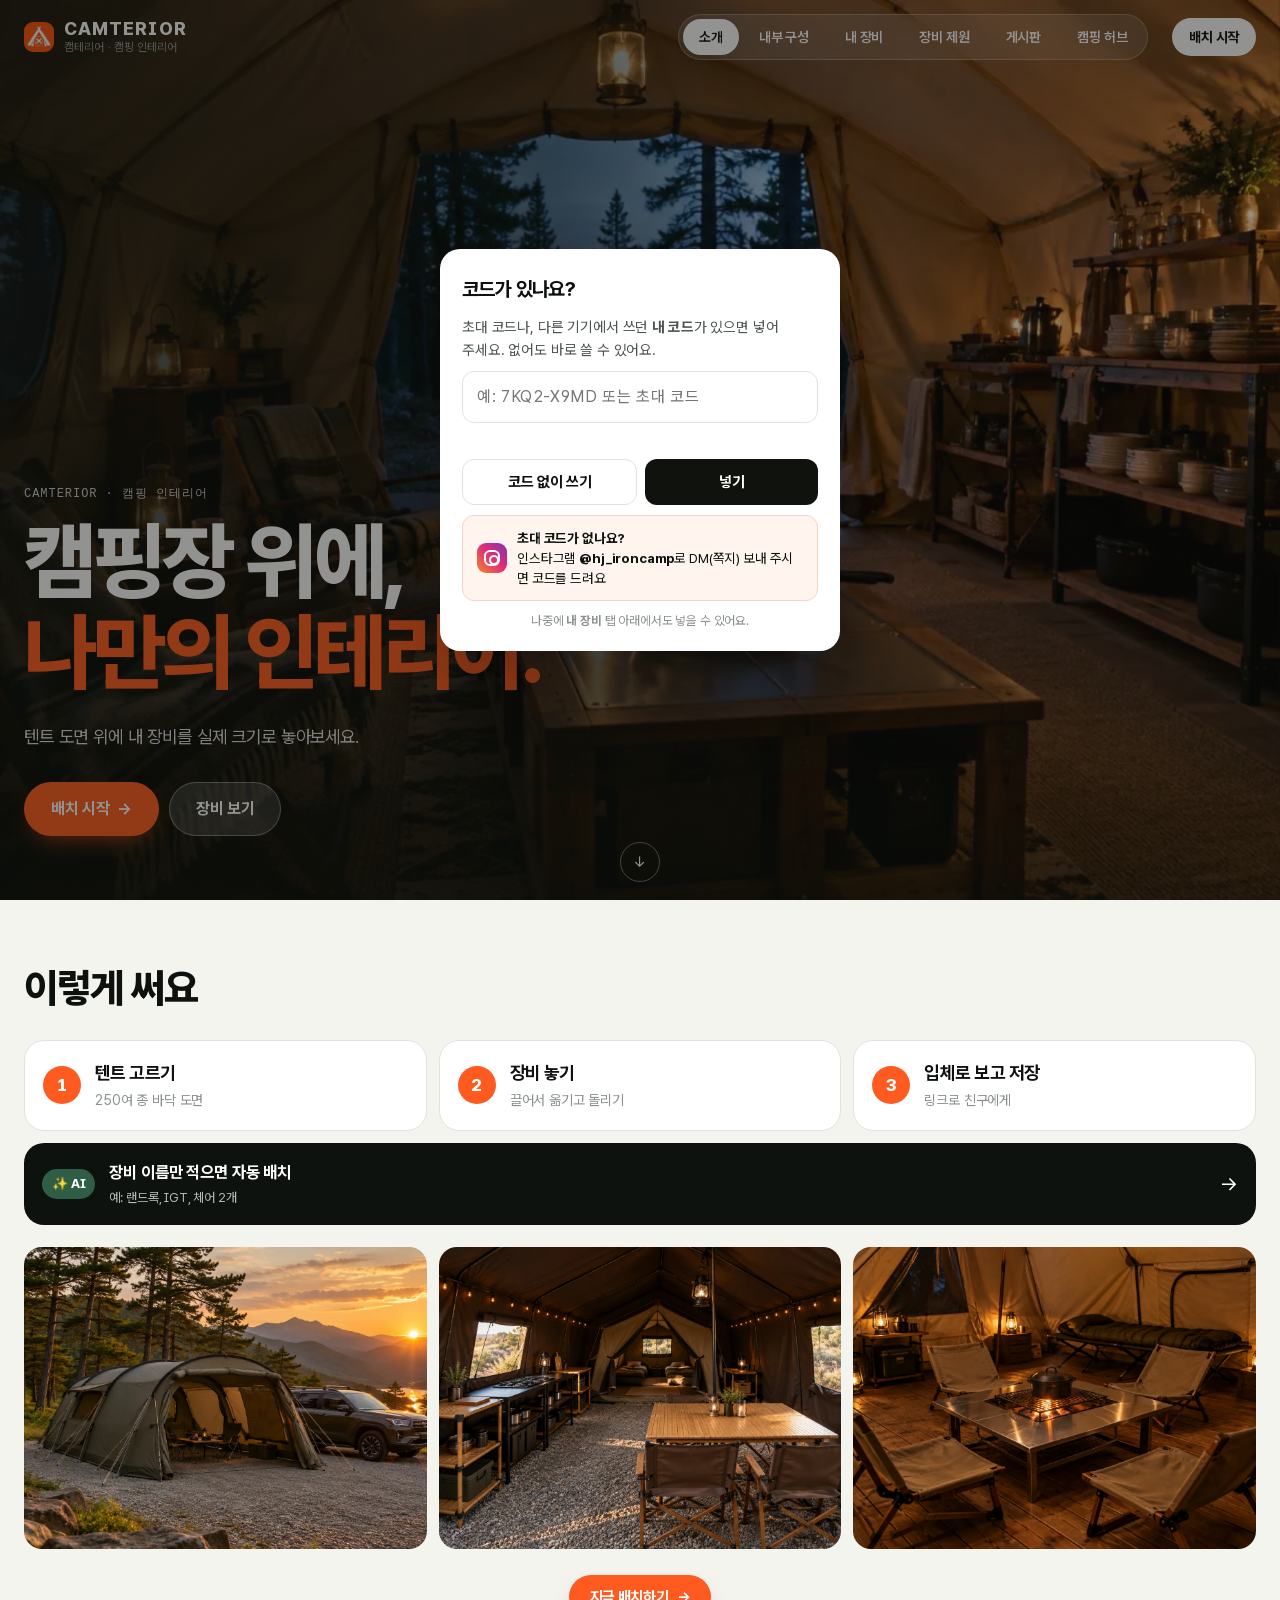
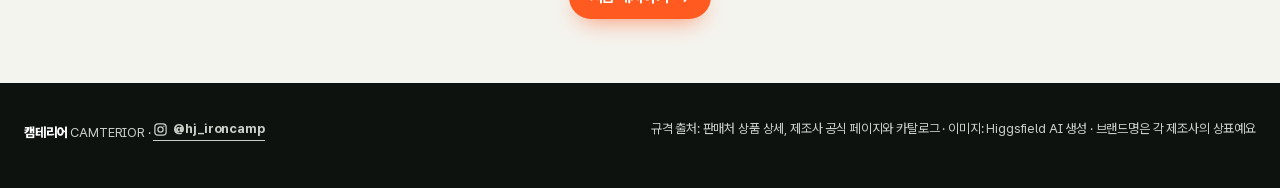
==== commit 079bfec4: "캠테리어 → Camping Check 가는 길: 캠핑 허브 카드 + 내 장비 바로가기 - 캠핑 허브: Camping Check 카드(오른쪽 아래), 흐름 '챙김 · 준비 중' → " ====
--- a/index.html
+++ b/index.html
@@ -790,6 +790,10 @@
   .hubgrid.two{grid-template-columns:1.35fr 1fr;grid-template-rows:none}
   .hubgrid.two .hubcard,.hubgrid.two .hubcard.big{grid-row:auto;min-height:440px}
   @media (max-width:640px){.hubgrid.two{grid-template-columns:1fr}.hubgrid.two .hubcard,.hubgrid.two .hubcard.big{min-height:300px}}
+  .hubgrid.three{grid-template-rows:1fr 1fr}
+  .hubgrid.three .hubcard.big{grid-row:span 2;min-height:560px}
+  .hubgrid.three .hubcard:not(.big){min-height:273px}
+  @media (max-width:640px){.hubgrid.three{grid-template-rows:none}.hubgrid.three .hubcard.big{grid-row:auto;min-height:300px}.hubgrid.three .hubcard:not(.big){min-height:260px}}
   #v-hub .hub-band{margin-top:0}
   .site-foot{position:relative;z-index:2}
   body[data-view="plan"] .site-foot{display:none}
@@ -1184,6 +1188,14 @@
 .upd-l b{display:block;font-size:14.5px;line-height:1.4}.upd-l small{display:block;margin-top:2px;color:var(--ink-3,#6b6f66);font-size:12.5px;line-height:1.45}
 .upd-btns{display:flex;gap:8px;margin-top:2px}.upd-btns button{flex:1;min-height:46px;border-radius:12px;font:inherit;font-weight:700;font-size:15px;cursor:pointer}
 .upd-more{border:1px solid var(--line,#ddd);background:#fff}.upd-ok{border:0;background:#0F120D;color:#fff}
+/* 내 장비 → Camping Check 바로가기 */
+.mn-cc{display:flex;align-items:center;gap:12px;margin:10px 0 14px;padding:12px 14px;border-radius:14px;background:#0C1813;color:#ECF1EC;text-decoration:none;transition:transform .2s}
+.mn-cc:hover{transform:translateY(-1px)}
+.mn-cc-i{flex:none;display:grid;place-items:center;width:34px;height:34px;border-radius:10px;background:#FF5A1F;color:#fff;font-weight:900;font-size:18px}
+.mn-cc-t{flex:1;min-width:0;display:flex;flex-direction:column;gap:2px}
+.mn-cc-t b{font-size:15px}
+.mn-cc-t small{font-size:12.5px;color:#A9B6AE;line-height:1.45}
+.mn-cc-go{flex:none;font-weight:800;color:#FFB48F;font-size:18px}
 </style>
 
 </head>
@@ -1359,6 +1371,7 @@
     <section class="mn-card mn-mine" aria-labelledby="mnListT">
       <div class="mn-head"><h2 id="mnListT">내가 가진 장비 <small id="mineCnt"></small></h2>
         <button type="button" class="btn-dark" id="mineUse" onclick="mineUse()" disabled>✨ 내 장비로 AI 세팅하기</button></div>
+      <a class="mn-cc" href="https://camterior.github.io/pack/"><span class="mn-cc-i" aria-hidden="true">✓</span><span class="mn-cc-t"><b>캠핑 갈 때 이 장비로 챙기기</b><small>Camping Check — 내 장비가 그대로 이어져요. 고르고, 실을 때마다 체크.</small></span><span class="mn-cc-go" aria-hidden="true">→</span></a>
       <div id="mineList"></div>
       <div class="acct" id="acctBox"></div>
     </section>
@@ -1436,15 +1449,16 @@
     <div class="wrap vh-in">
       <p class="eyebrow">Camping hub</p>
       <h1 id="hubTitle">예약부터 배치까지<br>이어서 써요</h1>
-      <p>홍중이 만든 캠핑 도구들이에요. CARO로 예약이 열리는 시각을 잡고, 캠테리어로 그 사이트에 맞춰 배치를 짜요.</p>
+      <p>홍중이 만든 캠핑 도구들이에요. CARO로 예약이 열리는 시각을 잡고, 캠테리어로 그 사이트에 맞춰 배치를 짜고, Camping Check로 빠짐없이 챙겨요.</p>
     </div>
   </header>
   <div class="wrap">
-    <ol class="flow3" aria-label="캠핑 준비 흐름"><li><b>예약</b><span>CARO</span></li><li><b>배치</b><span>캠테리어</span></li><li class="soon"><b>챙김</b><span>준비 중</span></li><li><b>기록</b><span>후기</span></li></ol>
-    <div class="hubgrid two">
+    <ol class="flow3" aria-label="캠핑 준비 흐름"><li><b>예약</b><span>CARO</span></li><li><b>배치</b><span>캠테리어</span></li><li><b>챙김</b><span>Camping Check</span></li><li><b>기록</b><span>후기</span></li></ol>
+    <div class="hubgrid two three">
       <a class="hubcard big" href="https://caro-camp.github.io/" target="_blank" rel="noopener">
         <img src="img/caro-hero.webp" alt="" loading="lazy"><div class="hc-b"><span class="tag">웹앱 · 누구나</span><h2>CARO</h2><p>캠핑장 예약이 <b>열리는 시각</b>을 날짜별로 찾아 캘린더 알림으로 걸어줘요. 캠핏·땡큐캠핑·숲나들e 등 900여 곳.</p><span class="go">caro-camp.github.io ↗</span></div></a>
       <a class="hubcard" href="#review" data-go="review"><img src="img/night.webp" alt="" loading="lazy"><div class="hc-b"><span class="tag">누구나 · 무료</span><h2>캠핑 후기</h2><p>계획한 배치와 실제로 친 모습을 나란히 올리고, 댓글로 서로 물어봐요. 마음에 드는 배치는 그대로 열어볼 수 있어요.</p><span class="go">후기 보러 가기 →</span></div></a>
+      <a class="hubcard" href="https://camterior.github.io/pack/"><img src="pack/img/hero.webp" alt="" loading="lazy"><div class="hc-b"><span class="tag">웹앱 · 내 장비 연동</span><h2>Camping Check</h2><p>캠테리어 <b>내 장비</b>에서 이번 캠핑에 가져갈 것을 고르고, 차에 실을 때마다 하나씩 체크해요. 날씨·인원 맞춤 AI 추천, 등유 계산, 캠핑장 근처 등유 주유소까지.</p><span class="go">챙기러 가기 →</span></div></a>
     </div>
     <a class="instacard" href="https://www.instagram.com/hj_ironcamp/" target="_blank" rel="noopener">
       <img src="img/night.webp" alt="" loading="lazy">
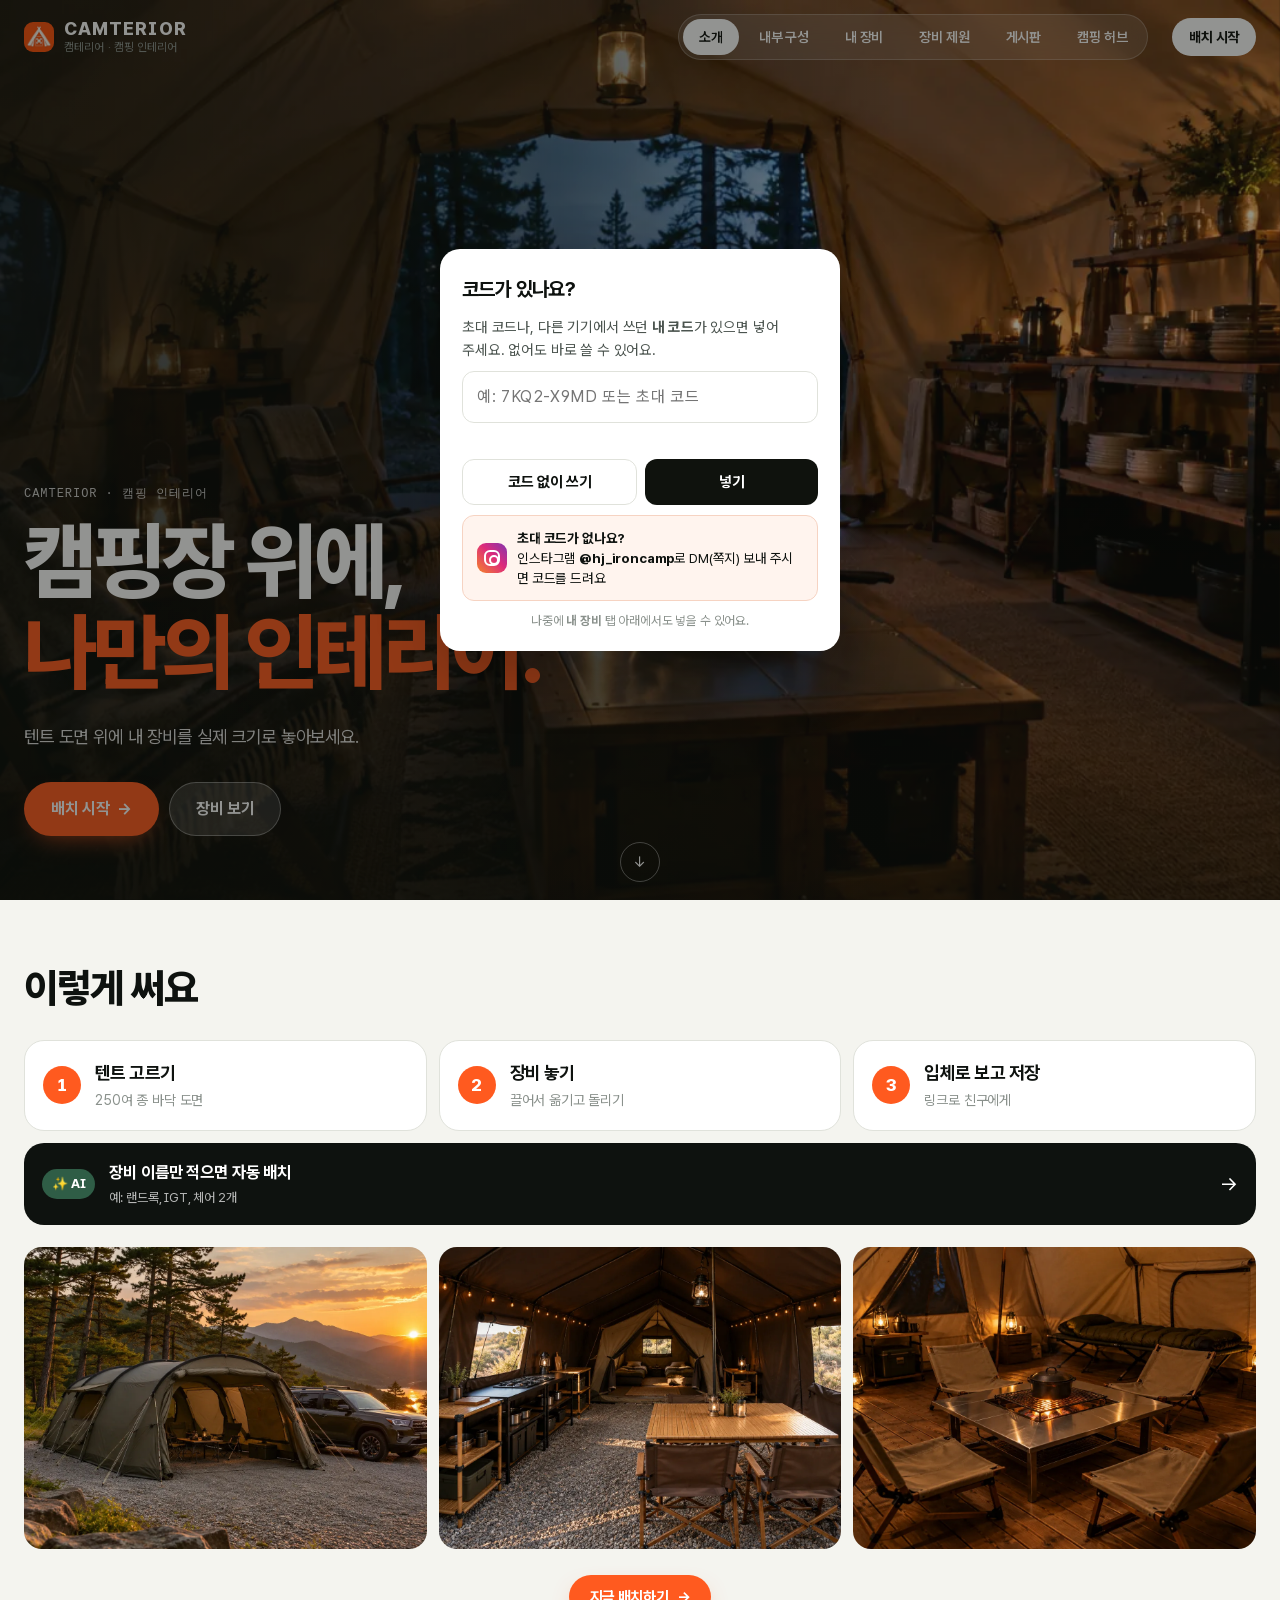
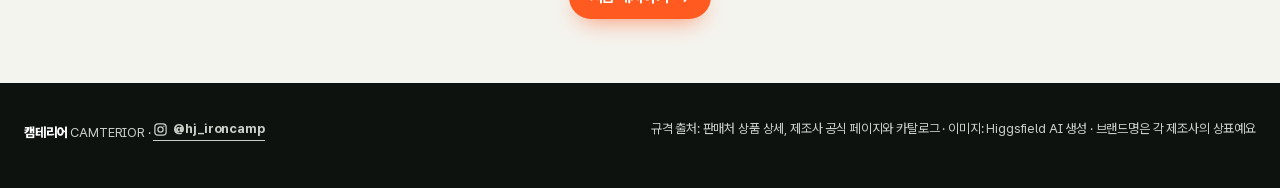
==== commit 09d6159d: "등유 계산 난방기 제원: 공식 자료로 확인한 4종을 official로 - 토요토미 옴니 230: 공식 카탈로그·영문 제품 페이지 0.659L/h, 탱크 7.5L (탱크 0 → 7." ====
--- a/index.html
+++ b/index.html
@@ -2866,7 +2866,7 @@
   fshelf_l:{gtype:'shelf',top:'bamboo',group:'폴딩쉘프',name:'폴딩쉘프 롱',model:'LV-066TL',conf:'retailer',w:1096,d:340,h:397,kg:3.6,sw:'#CFA265',note:'라이트 대나무 상판',src:'7111'},
   fshelf_m:{gtype:'shelf',top:'black',group:'폴딩쉘프',name:'폴딩쉘프 메탈탑',model:'FES-067-BK',conf:'official',href:'https://www.snowpeak.co.kr/products/detail?godCd=FES-067-BK',srcName:'스노우피크 공식몰',w:846,d:340,h:397,kg:4.8,sw:'#2B2E31',note:'블랙 메탈 상판',src:'7933'},
   omni230:{gtype:'stove',group:'난방',name:'토요토미 옴니 230',model:'OMNI 230',conf:'official',w:440,d:440,h:583,kg:10.7,sw:'#3B3F3A',
-    note:'등유 대류형 난로, 6.77kW. 크기는 제조사 카탈로그 기준',fuel:{lph:[0.659,0.659],tank:0,conf:'mixed',memo:'수출형 공식 0.659L/h·7.5L / 국내 유통 KS-67H면 6.3L — 모델 확인 필요'},heat:{type:'round',c:1000},src:'7033'},
+    note:'등유 대류형 난로, 6.77kW. 크기는 제조사 카탈로그 기준',fuel:{lph:[0.659,0.659],tank:7.5,conf:'official',memo:'토요토미 공식 카탈로그(manual/catalogue/Omni230.pdf)·영문 제품 페이지: 0.659L/h, 탱크 7.5L, 12~16시간. 일본 내수 KS-67H(0.647L/h·6.3L·482mm)는 다른 모델'},heat:{type:'round',c:1000},src:'7033'},
   camp5000:{gtype:'fan',group:'난방',name:'파세코 캠프 5000 팬히터',model:'CAMP-5000',conf:'official',w:474,d:322,h:440,kg:null,href:'https://m.paseco.co.kr/goods/goods_view.php?goodsNo=1000000619',srcName:'파세코 공식몰',sw:'#2E3134',
     note:'등유 팬히터, 1.1~5.0kW, 연료 7L, 전기 26W 필요. 바람은 앞쪽(화살표)으로 나와요',fuel:{lph:[0.114,0.486],tank:7,conf:'mixed',memo:'최대 0.486 다나와, 최소 0.114 블로그만. 공식몰 미확인'},heat:{type:'front',front:1000,side:300},src:null},
   sp_low30:{gtype:'chair',group:'체어',name:'스노우피크 로우체어 30',model:'LV-091',conf:'official',w:580,d:650,h:860,sh:300,kg:3.6,sw:'#6E6250',
@@ -2918,7 +2918,7 @@
   sfh1200:{gtype:'fan',group:'난방',name:'신일 팬히터 1200',model:'SFH-1200',conf:'retailer',w:455,d:357,h:527,kg:13,sw:'#E8E2D4',
     note:'등유 9L, 1.46~6.60kW. 리빙쉘·대형 거실형용. 전기 필요. 바람은 앞쪽(화살표)으로 나와요',fuel:{lph:[0.143,0.642],tank:9,conf:'retailer',memo:'다나와 4532480'},heat:{type:'front',front:1000,side:300},href:'https://www.kurly.com/goods/1001589194',srcName:'판매처 상세'},
   sfh300:{gtype:'fan',group:'난방',name:'신일 팬히터 300',model:'SFH-C304DMA',conf:'retailer',w:429,d:299,h:371,kg:7.7,sw:'#B9BDC1',
-    note:'등유 5L, 1.16~3.20kW. 2~3인 텐트용',fuel:{lph:[0.113,0.311],tank:5,conf:'retailer',memo:'다나와 4488518'},heat:{type:'front',front:1000,side:300},href:'https://choicemon.com/shinil-fan-heater/',srcName:'비교 자료'},
+    note:'등유 5L, 1.16~3.20kW. 2~3인 텐트용',fuel:{lph:[0.113,0.311],tank:5,conf:'official',memo:'신일 공식 설명서(SFH-C304DMA 외) 3.20kW 칸: 0.113~0.311L/h, 탱크 5.0L'},heat:{type:'front',front:1000,side:300},href:'https://choicemon.com/shinil-fan-heater/',srcName:'비교 자료'},
   megamat:{gtype:'mat',sleep:true,group:'매트',name:'엑스페드 메가매트 10 LXW',model:'MegaMat LXW',conf:'retailer',w:1970,d:770,h:100,kg:2.6,sw:'#8E2F2F',
     note:'두께 10cm 자충매트(1인 와이드)',href:'https://www.exped.com/en/products/sleeping-mats/megamat',srcName:'엑스페드 공식'},
   megamat_duo:{gtype:'mat',sleep:true,group:'매트',name:'엑스페드 메가매트 듀오 10 LW+',model:'MegaMat Duo LW+',conf:'retailer',w:1970,d:1320,h:100,kg:null,sw:'#8E2F2F',
@@ -2938,9 +2938,9 @@
   mk_stove:{gtype:'wood',group:'난방',name:'스노우피크 MK스토브',model:'ST-110',conf:'retailer',w:590,d:360,h:480,kg:23.5,sw:'#3A3A38',
     note:'장작 화목난로. 크기는 본체(옵션·연통 일부 포함) 기준. 텐트 안에서 쓰려면 연통 구멍(스토브 잭)이 있는 텐트가 필요해요',heat:{type:'front',front:1000,side:300},src:'7529'},
   toyotomi_lcl53:{gtype:'fan',group:'난방',name:'토요토미 팬히터 LC-L53',model:'LC-L53',conf:'retailer',w:550,d:330,h:450,kg:13.5,sw:'#26282A',
-    note:'등유 5.25kW, 연료 7L. 전기 필요(점화 320W, 연소 14~23W). 바람은 앞쪽(화살표)으로 나와요',fuel:{lph:[0.137,0.510],tank:7,conf:'retailer',memo:'모노타로 LC-L537ES, 공식 형제모델 LC-S53P와 같음'},heat:{type:'front',front:1000,side:300},href:'https://outdoorlandmark.co.kr/product/detail.html?product_no=32716',srcName:'판매처 상품 상세'},
+    note:'등유 5.25kW, 연료 7L. 전기 필요(점화 320W, 연소 14~23W). 바람은 앞쪽(화살표)으로 나와요',fuel:{lph:[0.137,0.510],tank:7,conf:'official',memo:'토요토미 공식 설명서 LC-L53C·LC-L53D 사양: 최소 1.41kW(0.137L/h)~최대 5.25kW(0.510L/h), 탱크 7.0L'},heat:{type:'front',front:1000,side:300},href:'https://outdoorlandmark.co.kr/product/detail.html?product_no=32716',srcName:'판매처 상품 상세'},
   sfh_bh900:{gtype:'fan',group:'난방',name:'신일 팬히터 900',model:'SFH-BH900',conf:'retailer',w:445,d:349,h:466,kg:12.1,sw:'#4D5B4A',
-    note:'등유 9L, 1.38~5.6kW. 전기 필요(점화 428W). 바람은 앞쪽(화살표)으로 나와요',fuel:{lph:[0.134,0.544],tank:9,conf:'retailer',memo:'다나와 4479555'},heat:{type:'front',front:1000,side:300},href:'https://outdoorlandmark.co.kr/product/detail.html?product_no=35488',srcName:'판매처 상품 상세'},
+    note:'등유 9L, 1.38~5.6kW. 전기 필요(점화 428W). 바람은 앞쪽(화살표)으로 나와요',fuel:{lph:[0.134,0.544],tank:9,conf:'official',memo:'신일 공식 설명서(모델 목록에 SFH-BH900) 5.60kW 칸: 0.134~0.544L/h, 탱크 9.0L'},heat:{type:'front',front:1000,side:300},href:'https://outdoorlandmark.co.kr/product/detail.html?product_no=35488',srcName:'판매처 상품 상세'},
   cfx3_35:{gtype:'fridge',group:'냉장고',name:'도메틱 CFX3 35',model:'CFX3 35',conf:'official',w:694,d:398,h:407,kg:17.7,sw:'#3B3F44',
     note:'36L 컴프레서 냉장고. 12/24V·220V. 손잡이 쪽 여유를 두세요',href:'https://www.dometic.com/en/product/dometic-cfx3-35-9620009572',srcName:'도메틱 공식'},
   cfx3_45:{gtype:'fridge',group:'냉장고',name:'도메틱 CFX3 45',model:'CFX3 45',conf:'official',w:694,d:398,h:476,kg:19.4,sw:'#3B3F44',
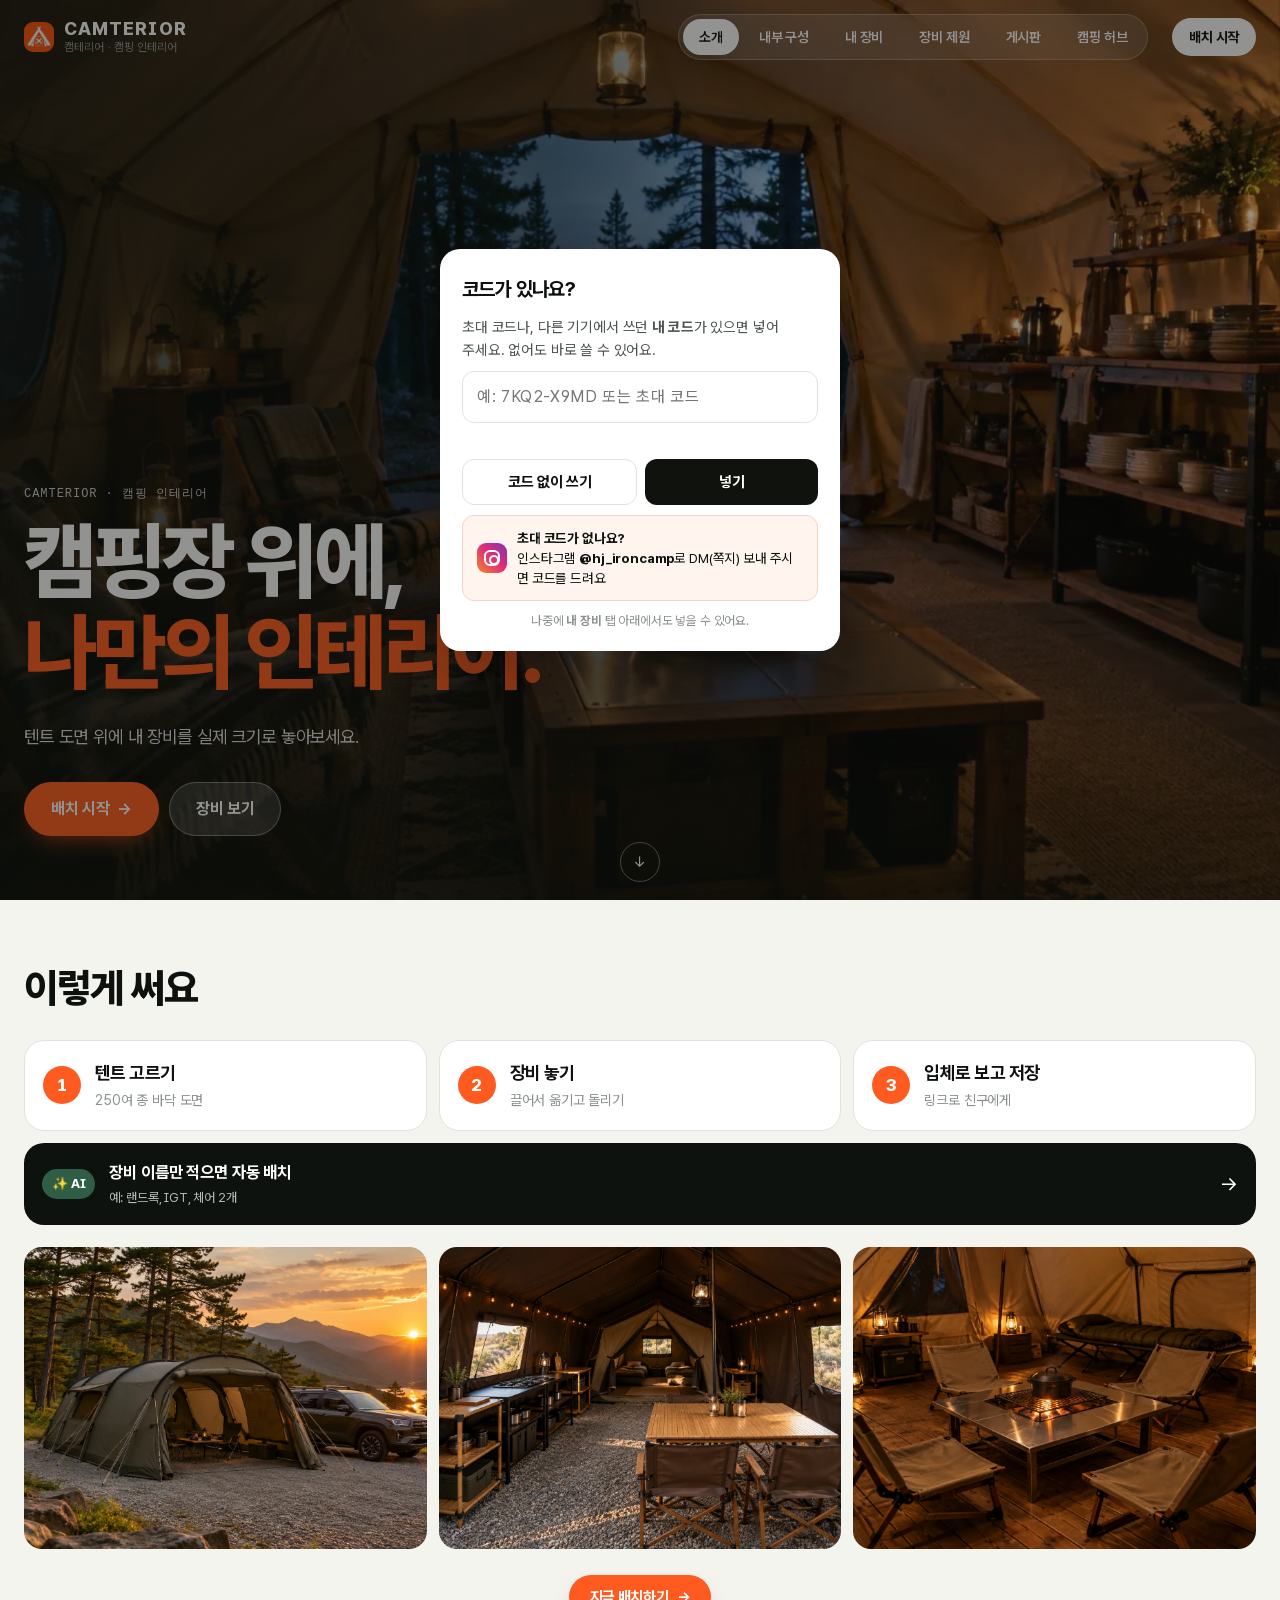
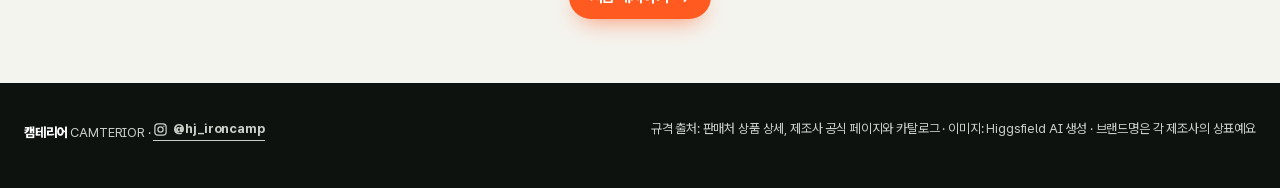
==== commit 058201b9: "등유 제원: 파세코 CAMP-5000(공식몰 CAMP-5000N 제원표)·신일 팬히터 1200(1200 계열 공식 설명서, 홍중 결정)도 official Co-Authored-By" ====
--- a/index.html
+++ b/index.html
@@ -2868,7 +2868,7 @@
   omni230:{gtype:'stove',group:'난방',name:'토요토미 옴니 230',model:'OMNI 230',conf:'official',w:440,d:440,h:583,kg:10.7,sw:'#3B3F3A',
     note:'등유 대류형 난로, 6.77kW. 크기는 제조사 카탈로그 기준',fuel:{lph:[0.659,0.659],tank:7.5,conf:'official',memo:'토요토미 공식 카탈로그(manual/catalogue/Omni230.pdf)·영문 제품 페이지: 0.659L/h, 탱크 7.5L, 12~16시간. 일본 내수 KS-67H(0.647L/h·6.3L·482mm)는 다른 모델'},heat:{type:'round',c:1000},src:'7033'},
   camp5000:{gtype:'fan',group:'난방',name:'파세코 캠프 5000 팬히터',model:'CAMP-5000',conf:'official',w:474,d:322,h:440,kg:null,href:'https://m.paseco.co.kr/goods/goods_view.php?goodsNo=1000000619',srcName:'파세코 공식몰',sw:'#2E3134',
-    note:'등유 팬히터, 1.1~5.0kW, 연료 7L, 전기 26W 필요. 바람은 앞쪽(화살표)으로 나와요',fuel:{lph:[0.114,0.486],tank:7,conf:'mixed',memo:'최대 0.486 다나와, 최소 0.114 블로그만. 공식몰 미확인'},heat:{type:'front',front:1000,side:300},src:null},
+    note:'등유 팬히터, 1.1~5.0kW, 연료 7L, 전기 26W 필요. 바람은 앞쪽(화살표)으로 나와요',fuel:{lph:[0.114,0.486],tank:7,conf:'official',memo:'파세코 공식몰 CAMP-5000N 상세(goodsNo=1000000245) SPECIFICATION: 모델 CAMP-5000(N), 연료소비 최소 0.114~최대 0.486ℓ/hr, 탱크 7L, 1.1~5.0kW'},heat:{type:'front',front:1000,side:300},src:null},
   sp_low30:{gtype:'chair',group:'체어',name:'스노우피크 로우체어 30',model:'LV-091',conf:'official',w:580,d:650,h:860,sh:300,kg:3.6,sw:'#6E6250',
     note:'좌면 높이 30cm 로우체어. 크기는 스노우피크 재팬 공식 기준',href:'https://ec.snowpeak.co.jp/item/SNP0116A0238',srcName:'스노우피크 재팬'},
   sp_lowshort:{gtype:'chair',group:'체어',name:'스노우피크 로우체어 쇼트',model:'LV-093',conf:'official',w:579,d:650,h:691,sh:300,kg:3.4,sw:'#D6CFBF',
@@ -2916,7 +2916,7 @@
   alu93:{gtype:'box',alu:true,group:'알루미늄 박스',name:'알루텍 클래식 93',model:'Classic 93',conf:'retailer',w:775,d:385,h:375,kg:null,sw:'#C9CDD0',
     note:'93L. 68과 높이·폭이 같아 나란히 두기 좋아요',href:'https://www.galaxus.fr/en/s4/product/alutec-aluminium-box-classic-93-storage-container-10393194',srcName:'판매처 상세'},
   sfh1200:{gtype:'fan',group:'난방',name:'신일 팬히터 1200',model:'SFH-1200',conf:'retailer',w:455,d:357,h:527,kg:13,sw:'#E8E2D4',
-    note:'등유 9L, 1.46~6.60kW. 리빙쉘·대형 거실형용. 전기 필요. 바람은 앞쪽(화살표)으로 나와요',fuel:{lph:[0.143,0.642],tank:9,conf:'retailer',memo:'다나와 4532480'},heat:{type:'front',front:1000,side:300},href:'https://www.kurly.com/goods/1001589194',srcName:'판매처 상세'},
+    note:'등유 9L, 1.46~6.60kW. 리빙쉘·대형 거실형용. 전기 필요. 바람은 앞쪽(화살표)으로 나와요',fuel:{lph:[0.143,0.642],tank:9,conf:'official',memo:'신일 공식 설명서(1200 계열 SFH-1200BR·1200SV·Y1200SG·B1200ST) 6.60kW 칸: 0.143~0.642L/h, 9.0L. 판매처 모델 SFH-1200MG는 목록에 없지만 같은 1200 계열로 봄(홍중 2026-11-21)'},heat:{type:'front',front:1000,side:300},href:'https://www.kurly.com/goods/1001589194',srcName:'판매처 상세'},
   sfh300:{gtype:'fan',group:'난방',name:'신일 팬히터 300',model:'SFH-C304DMA',conf:'retailer',w:429,d:299,h:371,kg:7.7,sw:'#B9BDC1',
     note:'등유 5L, 1.16~3.20kW. 2~3인 텐트용',fuel:{lph:[0.113,0.311],tank:5,conf:'official',memo:'신일 공식 설명서(SFH-C304DMA 외) 3.20kW 칸: 0.113~0.311L/h, 탱크 5.0L'},heat:{type:'front',front:1000,side:300},href:'https://choicemon.com/shinil-fan-heater/',srcName:'비교 자료'},
   megamat:{gtype:'mat',sleep:true,group:'매트',name:'엑스페드 메가매트 10 LXW',model:'MegaMat LXW',conf:'retailer',w:1970,d:770,h:100,kg:2.6,sw:'#8E2F2F',
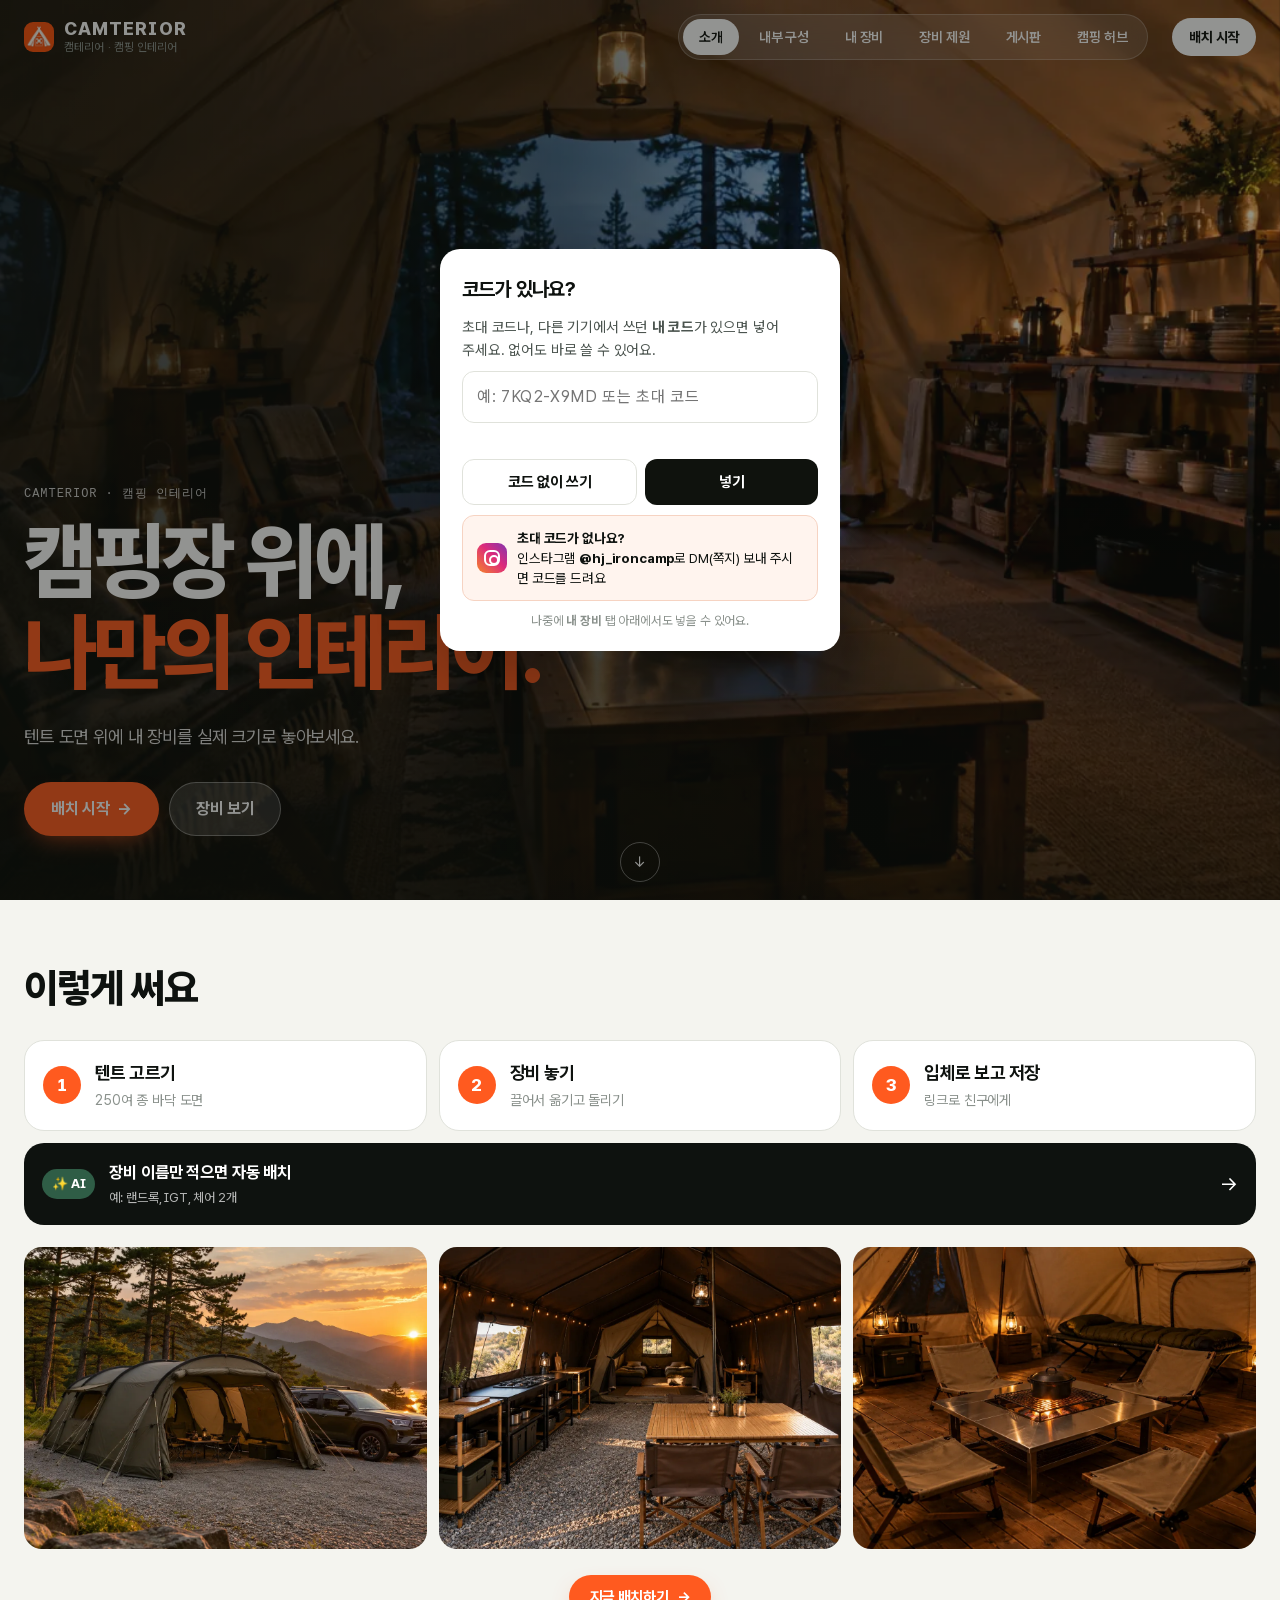
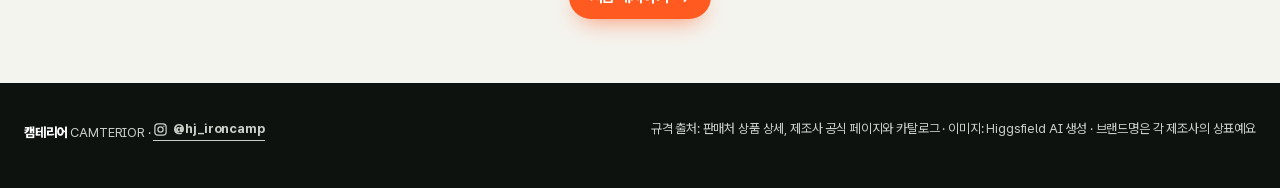
==== commit 112deee1: "장비 제원: 파세코 캠프 5000 무게 12.4kg·링크를 제원표 있는 공식몰 상품(1000000245)으로, 신일 팬히터 1200 무게 13.6kg(공식 설명서) Co-Autho" ====
--- a/index.html
+++ b/index.html
@@ -2867,7 +2867,7 @@
   fshelf_m:{gtype:'shelf',top:'black',group:'폴딩쉘프',name:'폴딩쉘프 메탈탑',model:'FES-067-BK',conf:'official',href:'https://www.snowpeak.co.kr/products/detail?godCd=FES-067-BK',srcName:'스노우피크 공식몰',w:846,d:340,h:397,kg:4.8,sw:'#2B2E31',note:'블랙 메탈 상판',src:'7933'},
   omni230:{gtype:'stove',group:'난방',name:'토요토미 옴니 230',model:'OMNI 230',conf:'official',w:440,d:440,h:583,kg:10.7,sw:'#3B3F3A',
     note:'등유 대류형 난로, 6.77kW. 크기는 제조사 카탈로그 기준',fuel:{lph:[0.659,0.659],tank:7.5,conf:'official',memo:'토요토미 공식 카탈로그(manual/catalogue/Omni230.pdf)·영문 제품 페이지: 0.659L/h, 탱크 7.5L, 12~16시간. 일본 내수 KS-67H(0.647L/h·6.3L·482mm)는 다른 모델'},heat:{type:'round',c:1000},src:'7033'},
-  camp5000:{gtype:'fan',group:'난방',name:'파세코 캠프 5000 팬히터',model:'CAMP-5000',conf:'official',w:474,d:322,h:440,kg:null,href:'https://m.paseco.co.kr/goods/goods_view.php?goodsNo=1000000619',srcName:'파세코 공식몰',sw:'#2E3134',
+  camp5000:{gtype:'fan',group:'난방',name:'파세코 캠프 5000 팬히터',model:'CAMP-5000',conf:'official',w:474,d:322,h:440,kg:12.4,href:'https://m.paseco.co.kr/goods/goods_view.php?goodsNo=1000000245',srcName:'파세코 공식몰',sw:'#2E3134',
     note:'등유 팬히터, 1.1~5.0kW, 연료 7L, 전기 26W 필요. 바람은 앞쪽(화살표)으로 나와요',fuel:{lph:[0.114,0.486],tank:7,conf:'official',memo:'파세코 공식몰 CAMP-5000N 상세(goodsNo=1000000245) SPECIFICATION: 모델 CAMP-5000(N), 연료소비 최소 0.114~최대 0.486ℓ/hr, 탱크 7L, 1.1~5.0kW'},heat:{type:'front',front:1000,side:300},src:null},
   sp_low30:{gtype:'chair',group:'체어',name:'스노우피크 로우체어 30',model:'LV-091',conf:'official',w:580,d:650,h:860,sh:300,kg:3.6,sw:'#6E6250',
     note:'좌면 높이 30cm 로우체어. 크기는 스노우피크 재팬 공식 기준',href:'https://ec.snowpeak.co.jp/item/SNP0116A0238',srcName:'스노우피크 재팬'},
@@ -2915,7 +2915,7 @@
     note:'68L. 안쪽 550×350×355mm',href:'https://www.galaxus.fr/en/s4/product/alutec-classic-68-storage-container-10393193',srcName:'판매처 상세'},
   alu93:{gtype:'box',alu:true,group:'알루미늄 박스',name:'알루텍 클래식 93',model:'Classic 93',conf:'retailer',w:775,d:385,h:375,kg:null,sw:'#C9CDD0',
     note:'93L. 68과 높이·폭이 같아 나란히 두기 좋아요',href:'https://www.galaxus.fr/en/s4/product/alutec-aluminium-box-classic-93-storage-container-10393194',srcName:'판매처 상세'},
-  sfh1200:{gtype:'fan',group:'난방',name:'신일 팬히터 1200',model:'SFH-1200',conf:'retailer',w:455,d:357,h:527,kg:13,sw:'#E8E2D4',
+  sfh1200:{gtype:'fan',group:'난방',name:'신일 팬히터 1200',model:'SFH-1200',conf:'retailer',w:455,d:357,h:527,kg:13.6,sw:'#E8E2D4',
     note:'등유 9L, 1.46~6.60kW. 리빙쉘·대형 거실형용. 전기 필요. 바람은 앞쪽(화살표)으로 나와요',fuel:{lph:[0.143,0.642],tank:9,conf:'official',memo:'신일 공식 설명서(1200 계열 SFH-1200BR·1200SV·Y1200SG·B1200ST) 6.60kW 칸: 0.143~0.642L/h, 9.0L. 판매처 모델 SFH-1200MG는 목록에 없지만 같은 1200 계열로 봄(홍중 2026-11-21)'},heat:{type:'front',front:1000,side:300},href:'https://www.kurly.com/goods/1001589194',srcName:'판매처 상세'},
   sfh300:{gtype:'fan',group:'난방',name:'신일 팬히터 300',model:'SFH-C304DMA',conf:'retailer',w:429,d:299,h:371,kg:7.7,sw:'#B9BDC1',
     note:'등유 5L, 1.16~3.20kW. 2~3인 텐트용',fuel:{lph:[0.113,0.311],tank:5,conf:'official',memo:'신일 공식 설명서(SFH-C304DMA 외) 3.20kW 칸: 0.113~0.311L/h, 탱크 5.0L'},heat:{type:'front',front:1000,side:300},href:'https://choicemon.com/shinil-fan-heater/',srcName:'비교 자료'},
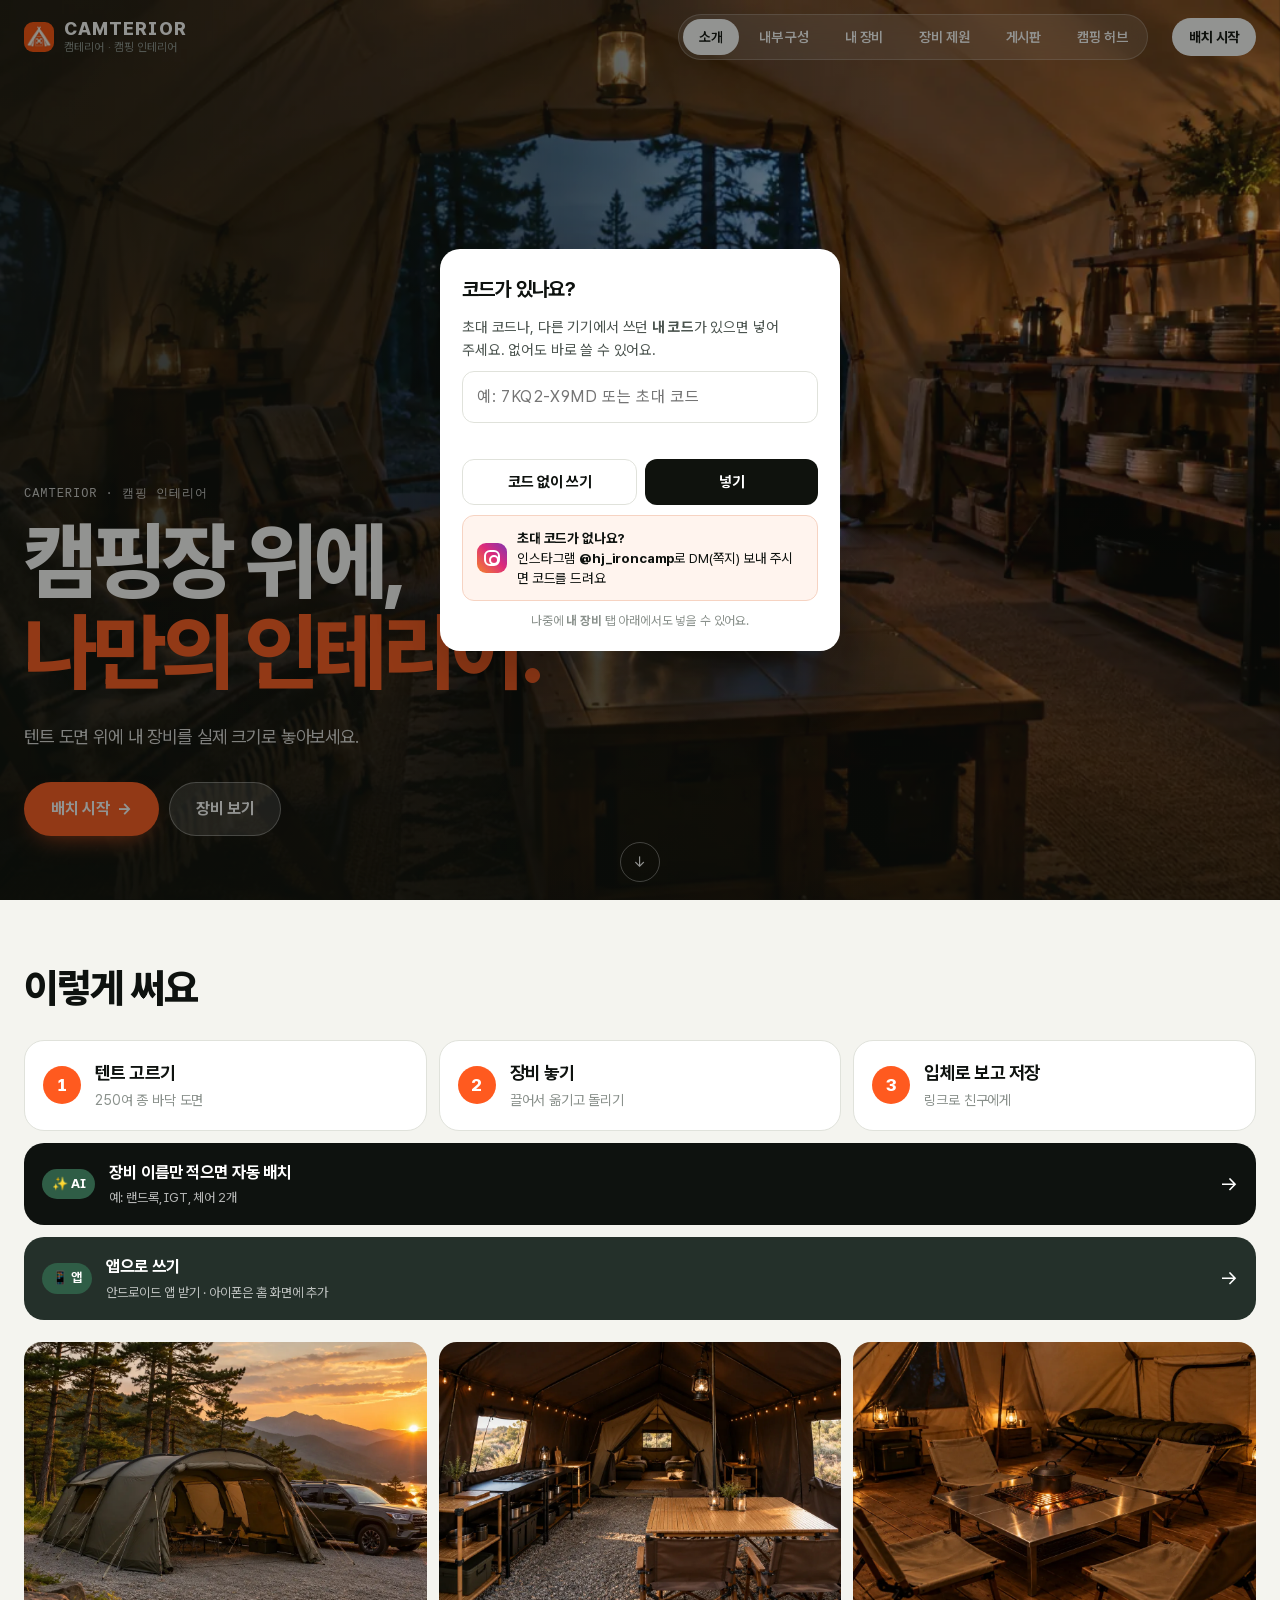
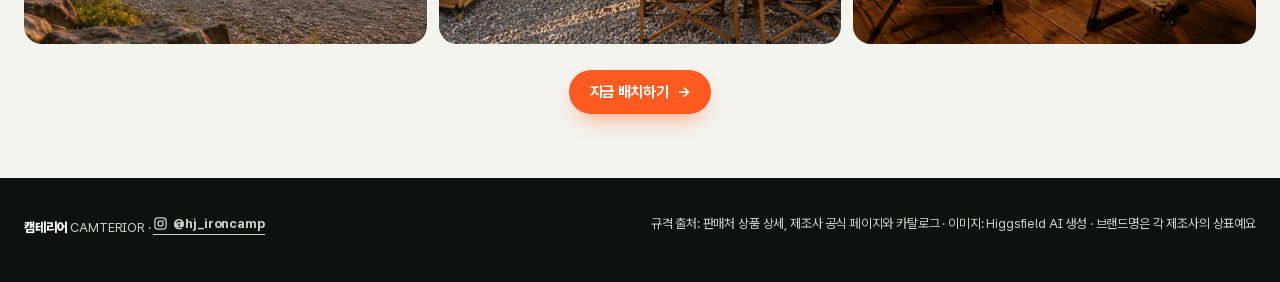
==== commit eed4b335: "사이트 배포 2026-11-23 17:21 KST" ====
--- a/index.html
+++ b/index.html
@@ -817,6 +817,7 @@
   .qs-ai b{display:block;font-size:16.5px}
   .qs-ai small{color:rgba(255,255,255,.7);font-size:13px}
   .qs-ai .arr{margin-left:auto;font-size:20px}
+  button.qs-app{width:100%;border:0;font:inherit;text-align:left;cursor:pointer;background:#24302A}
   .qs-pics{display:grid;grid-template-columns:repeat(3,minmax(0,1fr));gap:12px;margin-top:22px}
   .qs-pics img{width:100%;aspect-ratio:4/3;object-fit:cover;border-radius:18px}
   .qs-cta{margin-top:26px;text-align:center}
@@ -1196,6 +1197,22 @@
 .mn-cc-t b{font-size:15px}
 .mn-cc-t small{font-size:12.5px;color:#A9B6AE;line-height:1.45}
 .mn-cc-go{flex:none;font-weight:800;color:#FFB48F;font-size:18px}
+/* 앱으로 쓰기 안내 */
+.app-pop{width:min(94vw,420px);max-height:calc(100dvh - 32px);overflow:auto}
+.app-sec{display:grid;gap:8px;padding:12px;border-radius:14px;background:#F4F4EF}
+.app-sec h3{margin:0;font-size:15.5px}
+.app-d,.app-alt{margin:0;font-size:13.5px;line-height:1.5;color:var(--ink-2,#3b3f37)}
+.app-alt{font-size:12.5px;color:var(--ink-3,#6b6f66)}
+.app-steps{margin:0;padding-left:20px;display:grid;gap:6px;font-size:14px;line-height:1.5}
+.app-steps small{color:var(--ink-3,#6b6f66);font-size:12px}
+.app-ic{width:18px;height:18px;vertical-align:-3px;color:#0A7AFF}
+.app-dl{display:flex;justify-content:center;align-items:center;gap:6px;min-height:48px;border-radius:12px;background:#E2531C;color:#fff;font-weight:800;font-size:16px;text-decoration:none}
+.app-dl small{font-weight:600;opacity:.8;font-size:12px}
+.app-bar{position:fixed;left:12px;right:12px;bottom:calc(76px + env(safe-area-inset-bottom));z-index:60;display:flex;align-items:center;gap:10px;padding:10px 10px 10px 12px;border-radius:16px;background:#0C1813;color:#ECF1EC;box-shadow:0 10px 30px rgba(0,0,0,.28);max-width:520px;margin:0 auto}
+.app-bar img{border-radius:9px;flex:none}
+.app-bar span{flex:1;min-width:0;display:grid}.app-bar b{font-size:14px;line-height:1.3}.app-bar small{font-size:12px;color:rgba(236,241,236,.7)}
+.app-bar-go{flex:none;min-height:38px;padding:0 12px;border:0;border-radius:10px;background:#E2531C;color:#fff;font:inherit;font-weight:800;font-size:13.5px;cursor:pointer}
+.app-bar-x{flex:none;width:34px;height:38px;border:0;background:none;color:rgba(236,241,236,.7);font-size:22px;cursor:pointer}
 </style>
 
 </head>
@@ -1240,6 +1257,7 @@
       <li><span class="qn">3</span><div><b>입체로 보고 저장</b><span>링크로 친구에게</span></div></li>
     </ol>
     <a class="qs-ai reveal" href="#plan" data-go="plan"><span class="ai-badge">✨ AI</span><span><b>장비 이름만 적으면 자동 배치</b><small>예: 랜드록, IGT, 체어 2개</small></span><span class="arr">→</span></a>
+    <button type="button" class="qs-ai qs-app reveal" onclick="appOpen()"><span class="ai-badge">📱 앱</span><span><b>앱으로 쓰기</b><small>안드로이드 앱 받기 · 아이폰은 홈 화면에 추가</small></span><span class="arr">→</span></button>
     <div class="qs-pics reveal" aria-hidden="true">
       <img src="img/qs-1.webp" alt="" loading="lazy"><img src="img/qs-2.webp" alt="" loading="lazy"><img src="img/qs-3.webp" alt="" loading="lazy">
     </div>
@@ -2309,6 +2327,22 @@
    est:'판매처 제원(620×320×205cm, 이너 앞 300·뒤 250×220×170cm, 출입구 4개)으로 그렸어요. 공식 도면을 찾지 못해 바닥 모서리·이너 위치는 추정이에요.',
    outer:o,inners:{std:{label:'이너',model:'',size:'300(뒤 250)×220 (높이 170)',poly:[[L-2800,100],[L-600,350],[L-600,W-350],[L-2800,W-100]],posEst:true}},innerDefault:'std',
    doors:[T2.front(W,2000,'전면 도어'),T2.side(800,2600,0,'측면 도어'),T2.side(800,2600,W,'측면 도어'),T2.rear(L,W,1600,'후면 도어')],living:[1900,1600],h3d:2050,inH3:1700,color:'#7E7666',prof:T2.PROF.tunnel});}
+}
+
+/* ===== 게시판 요청 텐트 (2026-11-22, 미리보기) ===== */
+{const IN=(id,o)=>T2.add(id,o);
+ /* 스노우피크 리빙쉘 S — 공식 제원표를 못 읽어 판매처·리뷰 값(350×320×205, 12kg, 이너 280×120). 바닥은 모서리를 깎은 직사각형 추정 */
+ {const o=T2.box(3500,3200,300);
+  IN('sp_livingshell_s',{brand:'스노우피크',name:'리빙쉘 S',model:'TP-240',size:[350,320,205],weight:'12kg (판매처 표기)',cap:'1–2명',href:'https://www.snowpeak.co.uk/products/tp-240',srcName:'스노우피크 공식(영국)',drawn:true,
+   est:'판매처·리뷰 제원(350×320×205cm, 12kg, 이너룸 280×120cm)으로 그렸어요. 공식 도면을 못 읽어 바닥은 모서리를 깎은 직사각형으로 본 추정이고, 이너 위치도 추정이에요.',
+   outer:o,frames:[{a:[1690,0],b:[1690,3200],label:'릿지폴'}],
+   inners:{std:{label:'이너룸',model:'TP-240IR',size:'280×120',poly:[[2150,200],[3350,200],[3350,3000],[2150,3000]],posEst:true}},innerDefault:'std',
+   doors:[T2.front(3200,2600,'전면 도어')],living:[1100,1600],h3d:2050,inH3:1800,color:'#D9D2C3',prof:T2.PROF.shelter});}
+ /* 트레블첵 라움 미니 — 판매처 제원(260×200×130, 7.3kg, 4인). 이너 표기 없음 */
+ {const L=2600,W=2000,o=T2.rect(0,0,L,W);
+  IN('tc_raum_mini',{brand:'트레블첵',name:'라움 미니',model:'Raum Mini',size:[260,200,130],weight:'7.3kg',cap:'4명 (판매처 표기)',href:'https://prod.danawa.com/info/?pcode=15091607',srcName:'판매처 제원(다나와)',drawn:true,
+   est:'판매처 제원(260×200×130cm, 7.3kg)으로 그렸어요. 공식 상세를 열지 못했고 도면이 없어 바닥은 직사각형으로 본 추정이에요. 풀플라이를 씌우면 훨씬 커져요(약 580×270cm).',
+   outer:o,innerNote:'바닥이 있는 돔 텐트라 텐트 바닥이 곧 잠자리예요.',doors:[T2.front(W,1400,'출입문')],living:[1300,1000],h3d:1300,inH3:1200,color:'#8C8A6E',prof:T2.PROF.dome});}
 }
 
 /* ===== A그룹 추가 2차 (노스피크 에어, 제이크라, 헬리녹스, 하임플래닛, 스노우라인, 쿠디, 기타) ===== */
@@ -3016,6 +3050,15 @@
     note:'손잡이 포함 51.2×30×32cm(손잡이 빼면 폭 49.3cm), 5.6kg, 진공 단열 쿨러. 공식몰은 열람이 막혀 판매처 값이에요',href:'https://www.rei.com/product/C15133/oyster-tempo-cooler',srcName:'판매처 상품 상세'},
   alpicool_k25:{gtype:'fridge',group:'냉장고',name:'알피쿨 K25',model:'K25',conf:'retailer',w:585,d:335,h:350,kg:10.2,sw:'#3B3F44',
     note:'25L 컴프레서 냉장고',href:'https://www.alpicool.com/',srcName:'판매처 제원'},
+  /* 2026-11-22 게시판 요청 장비 (미리보기) */
+  pm_atago:{gtype:'fire',group:'화로대',name:'페트로막스 아타고',model:'Atago',conf:'conflict',w:451,d:445,h:283,kg:6.1,sw:'#3A3C3E',
+    note:'공식 사용설명서 기준 펼쳤을 때 45.1×44.5×28.3cm(접으면 42.4×40.2×13cm). 판매처의 40×40cm·지름 42cm는 접은 크기에 가까운 값이에요. 출처 엇갈림: 무게 공식 페이지 6.1kg / 사용설명서 6.7kg. 그릴망 지름 34cm. 위에 장비를 올리지 않아요',href:'https://www.petromax.com/products/atago-grill',srcName:'페트로막스 공식(사용설명서)'},
+  sp_meshbench:{gtype:'sofa',group:'체어',name:'스노우피크 메쉬 FD 벤치',model:'LV-071M-BK',conf:'official',w:1095,d:330,h:360,sh:360,back:20,arm:0,seats:2,kg:1.9,sw:'#2B2E31',
+    note:'109.5×33×36cm, 1.9kg, 등받이 없는 2인 메쉬 벤치. 좌면 높이는 공식 전체 높이(36cm)로 본 추정이에요',href:'https://ec.snowpeak.co.jp/item/SNP0121A0292',srcName:'스노우피크 재팬'},
+  uf_takibi:{gtype:'table',top:'steel',group:'테이블',name:'유니프레임 모닥불 테이블',model:'No.682104',conf:'official',w:550,d:350,h:370,kg:2.3,sw:'#A7ACB0',
+    note:'약 55×35×37cm, 약 2.3kg, 스테인리스 상판. 국내에선 \'모닥불테이블 M\'으로도 팔려요(더 큰 라지는 다른 제품)',href:'https://www.uniflame.co.jp/product/682104/',srcName:'유니프레임 공식'},
+  sp_jikaro_s:{gtype:'table',top:'steel',oct:true,hole:370,group:'테이블',name:'스노우피크 지카로 테이블 (좁게)',model:'ST-050',conf:'official',w:890,d:890,h:400,kg:10.5,sw:'#B9BDC1',
+    note:'지카로 테이블을 강염버너용으로 좁게 조립한 모양: 89×89cm, 가운데 구멍 37×37cm, 높이 40cm(같은 부품, 다리 위치만 바꿈)',href:'https://www.snowpeak.co.kr/products/detail?godCd=ST-050',srcName:'스노우피크 공식몰'},
 };
 const GEAR_GROUPS=['쉘프컨테이너','알루미늄 박스','마이테이블','테이블','폴딩쉘프','수납·행어','체어','매트','야전침대','난방','화로대','냉장고','버너','기타'];
 const GEAR_ORDER=Object.keys(GEAR);
@@ -3465,7 +3508,7 @@
     o+=`<rect x="0" y="0" width="${w}" height="${d}" rx="16" fill="${bf}" stroke="${bs}" stroke-width="5"/><rect x="26" y="26" width="${w-52}" height="${d-52}" rx="10" fill="${bi}" stroke="${bs}" stroke-width="3"/>`;
     [[0,d/2],[w,d/2]].forEach(([x,y])=>{o+=`<rect x="${x-14}" y="${y-48}" width="28" height="96" rx="12" fill="#C9CDD0" stroke="#7F8489" stroke-width="3"/>`;});return o;}
   const fill=c.top==='steel'?'url(#steelL)':c.top==='black'?'#2B2E31':'url(#bamboo)',stroke=c.top==='bamboo'?'#A07A3C':'#4A4E52';
-  if(c.oct){const pts=octPoly(w,d,w*.22).map(v=>v.join(',')).join(' '),hs=w*.268;o+=`<polygon points="${pts}" fill="url(#steelL)" stroke="#4A4E52" stroke-width="5"/><rect x="${w/2-hs}" y="${d/2-hs}" width="${hs*2}" height="${hs*2}" rx="6" fill="#2A2C2E" stroke="#4A4E52" stroke-width="4"/>`;
+  if(c.oct){const pts=octPoly(w,d,w*.22).map(v=>v.join(',')).join(' '),hs=c.hole?c.hole/2:w*.268;o+=`<polygon points="${pts}" fill="url(#steelL)" stroke="#4A4E52" stroke-width="5"/><rect x="${w/2-hs}" y="${d/2-hs}" width="${hs*2}" height="${hs*2}" rx="6" fill="#2A2C2E" stroke="#4A4E52" stroke-width="4"/>`;
     [[w*.22,0,w*.22,d],[w*.78,0,w*.78,d]].forEach(([a,b,c2,e])=>{o+=`<line x1="${a}" y1="${b}" x2="${c2}" y2="${e}" stroke="rgba(60,64,68,.25)" stroke-width="3"/>`;});return o;}
   if(c.round){const r=w/2;o+=`<circle cx="${r}" cy="${r}" r="${r}" fill="${fill}" stroke="${stroke}" stroke-width="5"/>`;if(c.top==='bamboo')o+=`<circle cx="${r}" cy="${r}" r="${r}" fill="url(#sheen)" opacity=".5" pointer-events="none"/>`;return o;}
   if(c.gtype==='shelf'){[0,w-30].forEach(x=>{o+=`<rect x="${x}" y="-6" width="30" height="${d+12}" rx="8" fill="#9EA3A7" stroke="#6E7378" stroke-width="3"/>`;});}
@@ -4342,7 +4385,7 @@
       else if(c.gtype==='fridge'){const fm=new THREE.MeshStandardMaterial({color:c.sw,roughness:.6,metalness:.2});grp.add(extrudePoly(THREE,R(0,0,w,d),0,h-30,fm));
         grp.add(extrudePoly(THREE,R(10,10,w-10,d-10),h-30,h,new THREE.MeshStandardMaterial({color:'#565B61',roughness:.5})));}
       else if(c.gtype==='fan'){grp.add(extrudePoly(THREE,R(0,0,w,d),0,h,M.fan));grp.add(extrudePoly(THREE,R(30,d-4,w-30,d+4),40,h*.5,M.grillF));}
-      else if(c.oct){const pts=octPoly(w,d,w*.22).map(X),hs=w*.268;grp.add(extrudePoly(THREE,pts,h-14,h,M.steel));grp.add(extrudePoly(THREE,R(w/2-hs,d/2-hs,w/2+hs,d/2+hs),h,h+2,M.dark));
+      else if(c.oct){const pts=octPoly(w,d,w*.22).map(X),hs=c.hole?c.hole/2:w*.268;grp.add(extrudePoly(THREE,pts,h-14,h,M.steel));grp.add(extrudePoly(THREE,R(w/2-hs,d/2-hs,w/2+hs,d/2+hs),h,h+2,M.dark));
         [[w*.3,60],[w*.7,60],[w*.3,d-60],[w*.7,d-60]].forEach(q=>grp.add(cyl(THREE,X(q),0,h-14,10,M.leg)));}
       else if(c.round){const topM=c.top==='steel'?M.steel:c.top==='black'?M.dark:M.bamboo,ce=X([w/2,w/2]),me=new THREE.Mesh(new THREE.CylinderGeometry(mm(w/2),mm(w/2),mm(22),40),topM);
         me.position.set(mm(ce[0]),mm(h-11),mm(ce[1]));me.castShadow=true;grp.add(me);
@@ -5019,7 +5062,7 @@
 function gearBrand(g){const n=g.name||'';return GBRANDS.find(b=>n.startsWith(b))||'스노우피크';}
 let GEAR_F='all';const G_OPEN=new Set();
 /* 장비 카드 그림: 힉스필드로 만든 제품 사진풍 그림이 있으면 도형 대신 보여줌 (텐트·타프는 도면 그대로) */
-const GEAR_ART=new Set(["gw_bucket", "gw_rack", "mw_indian_l", "alpicool_k25", "heka", "hx_swivel", "kzm_castanets", "kzm_lettino", "lg_roomtv", "pf_cot75", "sp_conn", "sp_entry_igt", "sp_ext_igt", "verne_maestro", "zebec_pro240","zebec_pro260","zebec_pro280","zebec_pro300","reg3", "long4", "short2", "sep2", "sep3", "sep4", "mf_reg", "mf_long", "open_L", "open_R", "corner_L", "corner_R", "slide_h", "slide_hl", "h020", "wood_s", "wood_w", "steel1", "lid_half", "box_half", "mesh_d1", "mesh_s1", "mesh_hd", "mesh_hs", "flat", "seppou", "CK-230", "CK-220", "legs", "sc25", "sc50", "mytable", "mytable_s", "fshelf", "fshelf_l", "fshelf_m", "sp_oat", "sp_oat_l", "sp_oat_low", "sp_chabu", "sp_kitchen", "hx_t1", "hx_t1l", "hx_t0lt", "hx_cafe", "kermit_t", "noga_table", "alu48", "alu68", "alu93", "sp_jikaro", "megamat", "megamat_duo", "sparrow50", "cot_one", "sp_low30", "sp_lowshort", "sp_fd", "sp_take", "hx_one", "hx_zero", "hx_sunset", "kermit", "noga_chair", "omni230", "camp5000", "sfh1200", "sfh300", "mk_stove", "toyotomi_lcl53", "sfh_bh900", "sp_gs1000", "cfx3_35", "cfx3_45", "cfx3_55", "sp_fire_s", "sp_fire_m", "sp_fire_l", "sp_fire_ll", "sp_oat_bamboo", "sp_dogcot", "sp_piledriver", "sp_racksotto", "sp_softjug", "hx_chair_two", "hx_one_xl", "hx_side", "hx_side_m", "uf_kitchen3", "kzm_basketbag", "zebec_king", "thor75", "oyster_tempo", "side_tray"]);
+const GEAR_ART=new Set(["gw_bucket", "gw_rack", "mw_indian_l", "alpicool_k25", "heka", "hx_swivel", "kzm_castanets", "kzm_lettino", "lg_roomtv", "pf_cot75", "sp_conn", "sp_entry_igt", "sp_ext_igt", "verne_maestro", "zebec_pro240","zebec_pro260","zebec_pro280","zebec_pro300","reg3", "long4", "short2", "sep2", "sep3", "sep4", "mf_reg", "mf_long", "open_L", "open_R", "corner_L", "corner_R", "slide_h", "slide_hl", "h020", "wood_s", "wood_w", "steel1", "lid_half", "box_half", "mesh_d1", "mesh_s1", "mesh_hd", "mesh_hs", "flat", "seppou", "CK-230", "CK-220", "legs", "sc25", "sc50", "mytable", "mytable_s", "fshelf", "fshelf_l", "fshelf_m", "sp_oat", "sp_oat_l", "sp_oat_low", "sp_chabu", "sp_kitchen", "hx_t1", "hx_t1l", "hx_t0lt", "hx_cafe", "kermit_t", "noga_table", "alu48", "alu68", "alu93", "sp_jikaro", "megamat", "megamat_duo", "sparrow50", "cot_one", "sp_low30", "sp_lowshort", "sp_fd", "sp_take", "hx_one", "hx_zero", "hx_sunset", "kermit", "noga_chair", "omni230", "camp5000", "sfh1200", "sfh300", "mk_stove", "toyotomi_lcl53", "sfh_bh900", "sp_gs1000", "cfx3_35", "cfx3_45", "cfx3_55", "sp_fire_s", "sp_fire_m", "sp_fire_l", "sp_fire_ll", "sp_oat_bamboo", "sp_dogcot", "sp_piledriver", "sp_racksotto", "sp_softjug", "hx_chair_two", "hx_one_xl", "hx_side", "hx_side_m", "uf_kitchen3", "kzm_basketbag", "zebec_king", "thor75", "oyster_tempo", "side_tray", "pm_atago", "sp_meshbench", "uf_takibi", "sp_jikaro_s"]);
 function gArt(it){if(!GEAR_ART.has(it.id))return it.html;
   return it.html.replace(/<svg[\s\S]*?<\/svg>/,`<img class="gart" src="img/gear/${it.id}.webp" alt="" loading="lazy"><span class="gart-ai">AI 그림</span>`);}
 function renderGear(){const nav=document.getElementById('gearNav'),body=document.getElementById('gearBody');if(!body)return;
@@ -5257,7 +5300,7 @@
   sep2:['세퍼레이트 2유닛','세퍼레이트 하프'],sep3:['세퍼레이트 3유닛','세퍼레이트 레귤러','세퍼레이트 IGT'],sep4:['세퍼레이트 4유닛','세퍼레이트 롱'],
   mf_reg:['멀티펑션','멀티펑션 테이블'],slide_h:['하프슬라이드','슬라이드하프','슬라이드 트레이'],slide_hl:['하프슬라이드 롱','슬라이드하프롱'],
   mytable_s:['스텐 마이테이블','스탠 마이테이블','스텐마이테이블','스탠마이테이블','스테인리스 마이테이블'],
-  flat:['플랫버너'],sp_jikaro:['지카로','지카로테이블','지카로 테이블','ST-050'],sp_gs1000:['강염버너','강염스토브','GS-1000','스노우피크 강염'],seppou:['설봉','그릴버너'],steel1:['원유닛 트레이','1유닛 트레이','스텐트레이','스텐 트레이','스탠트레이'],lid_half:['리드트레이'],box_half:['스텐박스'],
+  flat:['플랫버너'],sp_jikaro:['지카로','지카로테이블','지카로 테이블','ST-050'],sp_jikaro_s:['지카로 좁게','좁은 지카로','지카로 좁은버전','지카로 강염'],pm_atago:['아타고','페트로막스 아타고'],sp_meshbench:['메쉬 FD 벤치','메쉬벤치','메쉬 벤치','FD 벤치','벤치'],uf_takibi:['모닥불테이블','모닥불 테이블','유니프레임 모닥불테이블','焚き火テーブル'],sp_gs1000:['강염버너','강염스토브','GS-1000','스노우피크 강염'],seppou:['설봉','그릴버너'],steel1:['원유닛 트레이','1유닛 트레이','스텐트레이','스텐 트레이','스탠트레이'],lid_half:['리드트레이'],box_half:['스텐박스'],
   wood_s:['우드테이블 S','우드 S'],wood_w:['우드테이블 W','우드 W'],mesh_d1:['메쉬트레이 딥'],mesh_s1:['메쉬트레이'],mf_long:['멀티펑션 롱','멀티펑션롱'],open_L:['오픈멀티펑션 L'],open_R:['오픈멀티펑션 R'],corner_L:['코너테이블 L'],corner_R:['코너테이블 R'],
   sp_fd:['FD체어','에프디체어'],hx_one:['체어원','헬리녹스 체어원','헬리녹스체어원'],hx_zero:['체어제로','헬리녹스 체어제로'],omni230:['옴니','옴니230'],camp5000:['파세코 팬히터','캠프5000','파세코'],mk_stove:['MK스토브','화목난로','장작난로'],toyotomi_lcl53:['토요토미 팬히터','LC-L53'],sfh_bh900:['신일 900','신일 팬히터 900'],sfh1200:['신일 1200','신일 팬히터 1200'],cfx3_35:['도메틱 35','CFX3 35'],cfx3_45:['도메틱 45','CFX3 45'],cfx3_55:['도메틱 55','CFX3 55'],
   megamat_duo:['메가매트 듀오','메가메트 듀오'],megamat:['메가매트','메가메트'],zebec_pro240:['에어리스 프로 240','제백 프로 240'],zebec_pro260:['에어리스 프로 260','제백 프로 260','제백 에어매트','에어리스 프로','제백 프로'],zebec_pro280:['에어리스 프로 280','제백 프로 280'],zebec_pro300:['에어리스 프로 300','제백 프로 300'],cot_one:['코트원'],sp_oat_low:['원액션 로우'],sp_oat:['원액션테이블'],
@@ -5274,7 +5317,7 @@
   hx_side:['사이드 테이블','사이드테이블','스타벅스 사이드 테이블','헬리녹스 사이드 테이블'],hx_side_m:['사이드 테이블 M','사이드테이블 M'],uf_kitchen3:['키친스탠드','키친 스탠드','유니프레임 키친스탠드'],
   kzm_basketbag:['멀티 바스켓 백','바스켓 백','바스켓백'],zebec_king:['에어리스 킹','제백 킹','에어리스 킹 더블'],thor75:['토르박스','토르 박스','토르 75','토르박스 75리터'],oyster_tempo:['오이스터','오이스터 쿨러','템포 쿨러'],
   hb_nammatj3gt:['나마츠','나마츠 3 GT','나마츠3GT','남마츠'],tfs_stars3:['스타3','스타 3','TFS 스타3','스타즈3'],te_terracore:['테라코어','테라 코어','디얼스 테라코어'],
-  nd_valhal35:['발할 35','발할35','발할'],nd_valhal60:['발할 60','발할60'],kv_cabana:['카바나','코베아 카바나'],hs_valhall:['헬스포츠 발할','헬스포츠발할','발할 아우터','발할 8인','Valhall'],
+  nd_valhal35:['발할 35','발할35','발할'],nd_valhal60:['발할 60','발할60'],kv_cabana:['카바나','코베아 카바나'],sp_livingshell_s:['리빙쉘 S','리빙쉘S','리빙쉘s','리빙쉘 에스','TP-240'],tc_raum_mini:['라움 미니','라움미니','라움미니 텐트','트레블첵 라움'],hs_valhall:['헬스포츠 발할','헬스포츠발할','발할 아우터','발할 8인','Valhall'],
   merak_pro:['메락'],landlock:['랜드락'],living_shell_long_pro:['리빙쉘 롱 프로','리빙쉘롱'],living_shell:['리빙쉘']};
 const AI_INNER_AL={shell_duo:['쉘이너','쉘이너 듀오','쉘 이너'],geoair2:['지오에어','지오 에어','지오에어2','지오 에어2'],godong:['고동','고동텐트','고동 텐트','고동 이너','고동이너텐트']};
 const aiTentName=id=>{const T=TENTS[id];return ((T.brand?T.brand+' ':'')+T.name).trim();};
@@ -5884,7 +5927,8 @@
   if(!r.ok){if(!d.error||d.error==='acct-off'||d.error==='empty'||d.error==='bad')ACCT_OFF=true;return {fail:d.error||'error'};}ACCT_OFF=false;return d;}catch(e){ACCT_OFF=true;return {fail:'network'};}}
 let ACCT_NEW=null;
 function acctEnsure(){if(acctCode())return Promise.resolve(acctCode());if(ACCT_NEW)return ACCT_NEW;
-  ACCT_NEW=(async()=>{try{const d=await acctCall({op:'new'});if(d.code){acctSet(d.code);ACCT_VIP=false;acctUI();return d.code;}return '';}finally{ACCT_NEW=null;}})();return ACCT_NEW;}
+  // 새 코드를 만들면 이 기기 장비를 바로 같이 저장 (세팅 저장이 먼저 코드를 만들어도 장비가 빠지지 않게)
+  ACCT_NEW=(async()=>{try{const d=await acctCall({op:'new'});if(d.code){acctSet(d.code);ACCT_VIP=false;if(Object.keys(MYG||{}).length)await acctCall({op:'save',code:d.code,gear:MYG});acctUI();return d.code;}return '';}finally{ACCT_NEW=null;}})();return ACCT_NEW;}
 // 장비가 바뀌면 1.5초 뒤 한 번에 서버에 저장 (무료 저장 횟수 아끼기)
 function acctQueue(){clearTimeout(acctTimer);acctTimer=setTimeout(async()=>{const c=await acctEnsure();if(!c)return;const d=await acctCall({op:'save',code:c,gear:MYG});if(d.ok){ACCT_VIP=!!d.vip;ACCT_ADMIN=!!d.admin;acctUI();}},1500);}
 async function acctPull(){const c=acctCode();if(!c){acctUI();return;}const d=await acctCall({op:'get',code:c});
@@ -5971,10 +6015,10 @@
   const ch=c.offsetHeight||170,below=top+hh+12;c.style.top=(below+ch<vh-8?below:Math.max(8,top-ch-12))+'px';}
 // ===== 업데이트 알림 팝업: 다시 온 사람에게 한 번만 =====
 // 업데이트할 때마다 UPD만 바꾸면 돼요 (v가 바뀌면 다시 떠요)
-const UPD={v:'20261118',date:'11월 18일',items:[
-  ['📦','쉘프컨테이너를 2·3단으로 딱 맞춰 쌓을 수 있어요','같은 크기 위에 올리면 가운데·방향이 자동으로 맞아요 (제조사 기준 최대 3단)'],
-  ['🪵','쉘프컨테이너 모양을 실제대로 바꿨어요','뚜껑 없는 은색 금속 상자·나무 손잡이·회색 발 — 사진·평면·입체 모두'],
-  ['🛠','같은 크기를 쌓을 때 뜨던 잘못된 경고를 고쳤어요','\'밖으로 나가요\' 경고가 더 이상 나오지 않아요']]};
+const UPD={v:'20261122-2',date:'11월 22일',items:[
+  ['🧰','장비 4개·텐트 2종 추가 (게시판 요청)','페트로막스 아타고·스노우피크 메쉬 FD 벤치·유니프레임 모닥불 테이블·지카로 테이블(좁게) / 리빙쉘 S·라움 미니'],
+  ['🤖','안드로이드 앱이 나왔어요','소개 탭 → 앱으로 쓰기 → 안드로이드 앱 받기. 사이트가 바뀌면 앱도 바로 바뀌어요'],
+  ['🍎','아이폰은 홈 화면에 추가하면 앱처럼 써요','공유 버튼 → 홈 화면에 추가 — 방법을 그림으로 안내해요']]};
 const UPD_KEY='camUpd';
 function updSeen(){try{return localStorage.getItem(UPD_KEY)===UPD.v;}catch(e){return true;}}
 function updDone(){try{localStorage.setItem(UPD_KEY,UPD.v);}catch(e){}}
@@ -5992,6 +6036,44 @@
   const busy=()=>{const c=document.getElementById('codeAsk');return (c&&c.open)||document.getElementById('tour');};
   const t=()=>{if(busy())return setTimeout(t,800);updOpen();};setTimeout(t,900);}
 updMaybe();
+// ===== 앱으로 쓰기: 안드로이드는 앱(APK), 아이폰은 홈 화면에 추가 안내 =====
+const APP_APK='https://github.com/camterior/camterior.github.io/releases/latest/download/camterior.apk';
+const APP_KEY='camAppTip';
+const appUA=navigator.userAgent||'';
+const APP_IOS=/iPhone|iPad|iPod/.test(appUA)||(navigator.platform==='MacIntel'&&navigator.maxTouchPoints>1);
+const APP_AND=/Android/i.test(appUA);
+const APP_INAPP=/KAKAOTALK|Instagram|FBAN|FBAV|NAVER|Line\//i.test(appUA);
+function appInstalled(){try{return matchMedia('(display-mode: standalone)').matches||navigator.standalone===true||(document.referrer||'').startsWith('android-app://');}catch(e){return false;}}
+const APP_SHARE='<svg class="app-ic" viewBox="0 0 24 24" aria-hidden="true"><path d="M12 3v12M7.5 7.5 12 3l4.5 4.5" fill="none" stroke="currentColor" stroke-width="2" stroke-linecap="round" stroke-linejoin="round"/><path d="M8 10H6a1 1 0 0 0-1 1v9a1 1 0 0 0 1 1h12a1 1 0 0 0 1-1v-9a1 1 0 0 0-1-1h-2" fill="none" stroke="currentColor" stroke-width="2" stroke-linecap="round"/></svg>';
+const APP_PLUS='<svg class="app-ic" viewBox="0 0 24 24" aria-hidden="true"><rect x="4" y="4" width="16" height="16" rx="4" fill="none" stroke="currentColor" stroke-width="2"/><path d="M12 8v8M8 12h8" stroke="currentColor" stroke-width="2" stroke-linecap="round"/></svg>';
+function appIosHtml(){return `<section class="app-sec"><h3>🍎 아이폰 · 아이패드</h3><p class="app-d">앱스토어 앱 대신 <b>홈 화면에 추가</b>하면 아이콘이 생기고 앱처럼 전체 화면으로 열려요.</p>
+ <ol class="app-steps">${APP_INAPP&&APP_IOS?`<li>카카오톡·인스타 안에서 열었다면 오른쪽 아래(또는 위) <b>···</b> → <b>Safari로 열기</b></li>`:''}
+  <li>아래쪽 <b>공유 버튼</b> ${APP_SHARE} 누르기 <small>(크롬은 주소창 오른쪽 공유 버튼)</small></li>
+  <li>목록을 올려서 <b>홈 화면에 추가</b> ${APP_PLUS} 누르기</li>
+  <li>오른쪽 위 <b>추가</b> 누르면 끝 — 홈 화면의 <b>캠테리어</b> 아이콘으로 열어요</li></ol></section>`;}
+function appAndHtml(){return `<section class="app-sec"><h3>🤖 안드로이드</h3><p class="app-d">캠테리어 앱을 받아 설치하세요. 사이트와 같은 내용이고, 새 기능도 앱 업데이트 없이 바로 반영돼요.</p>
+ <a class="app-dl" href="${APP_APK}" rel="noopener">안드로이드 앱 받기 <small>APK</small></a>
+ <ol class="app-steps"><li>받은 <b>camterior.apk</b> 열기 (알림창 또는 '내 파일 → 다운로드')</li>
+  <li>'출처를 알 수 없는 앱' 안내가 나오면 <b>설정 → 이 출처 허용</b> 켜고 뒤로</li>
+  <li><b>설치</b> 누르기 <small>(Play 프로텍트 안내가 나오면 '무시하고 설치')</small></li></ol>
+ <p class="app-alt">앱 설치가 어렵다면 크롬 메뉴 <b>⋮</b> → <b>홈 화면에 추가</b>로도 앱처럼 쓸 수 있어요.</p></section>`;}
+function appOpen(){if(document.getElementById('appPop'))return;const dl=document.createElement('dialog');dl.id='appPop';dl.className='upd-pop app-pop';dl.setAttribute('aria-labelledby','appT');
+  const body=APP_IOS?appIosHtml():APP_AND?appAndHtml():appAndHtml()+appIosHtml()+`<p class="app-alt">PC에서는 휴대폰으로 <b>camterior.github.io</b>를 열면 이 안내가 나와요.</p>`;
+  dl.innerHTML=`<form method="dialog" class="upd-in"><p class="upd-k">앱으로 쓰기</p><h2 id="appT" tabindex="-1" autofocus style="outline:none">캠테리어를 앱처럼</h2>${body}
+   <div class="upd-btns"><button type="submit" class="upd-ok">닫기</button></div></form>`;
+  document.body.appendChild(dl);dl.addEventListener('close',()=>{try{localStorage.setItem(APP_KEY,String(Date.now()));}catch(e){}dl.remove();appBarHide();});
+  dl.addEventListener('click',e=>{if(e.target===dl)dl.close();});try{dl.showModal();}catch(e){dl.setAttribute('open','');}}
+function appBarHide(){const b=document.getElementById('appBar');if(b)b.remove();}
+function appBarMaybe(){if(IN_CLAUDE||appInstalled()||!(APP_IOS||APP_AND))return;
+  let last=0;try{last=+localStorage.getItem(APP_KEY)||0;}catch(e){}
+  if(Date.now()-last<14*864e5)return; // 닫으면 2주 동안 안 보여요
+  const busy=()=>{const c=document.getElementById('codeAsk'),u=document.getElementById('updPop');return (c&&c.open)||(u&&u.open)||document.getElementById('tour');};
+  const t=()=>{if(busy())return setTimeout(t,1500);if(document.getElementById('appBar'))return;const b=document.createElement('div');b.id='appBar';b.className='app-bar';b.setAttribute('role','region');b.setAttribute('aria-label','앱 설치 안내');
+    b.innerHTML=`<img src="assets/icon-64.png" alt="" width="34" height="34"><span><b>${APP_IOS?'캠테리어를 앱처럼 쓰기':'캠테리어 안드로이드 앱'}</b><small>${APP_IOS?'공유 → 홈 화면에 추가 (10초)':'설치하면 아이콘으로 바로 열려요'}</small></span><button type="button" class="app-bar-go">${APP_IOS?'방법 보기':'앱 받기'}</button><button type="button" class="app-bar-x" aria-label="닫기">×</button>`;
+    b.querySelector('.app-bar-go').onclick=appOpen;b.querySelector('.app-bar-x').onclick=()=>{try{localStorage.setItem(APP_KEY,String(Date.now()));}catch(e){}appBarHide();};
+    document.body.appendChild(b);};
+  setTimeout(t,4000);}
+appBarMaybe();
 // ===== 장비 제원에서 고르기 =====
 let PICK_SEC=null;
 function minePickUI(){const el=document.getElementById('minePick');if(!el)return;const secs=mineSecs();if(!PICK_SEC)PICK_SEC=secs[0].k;
